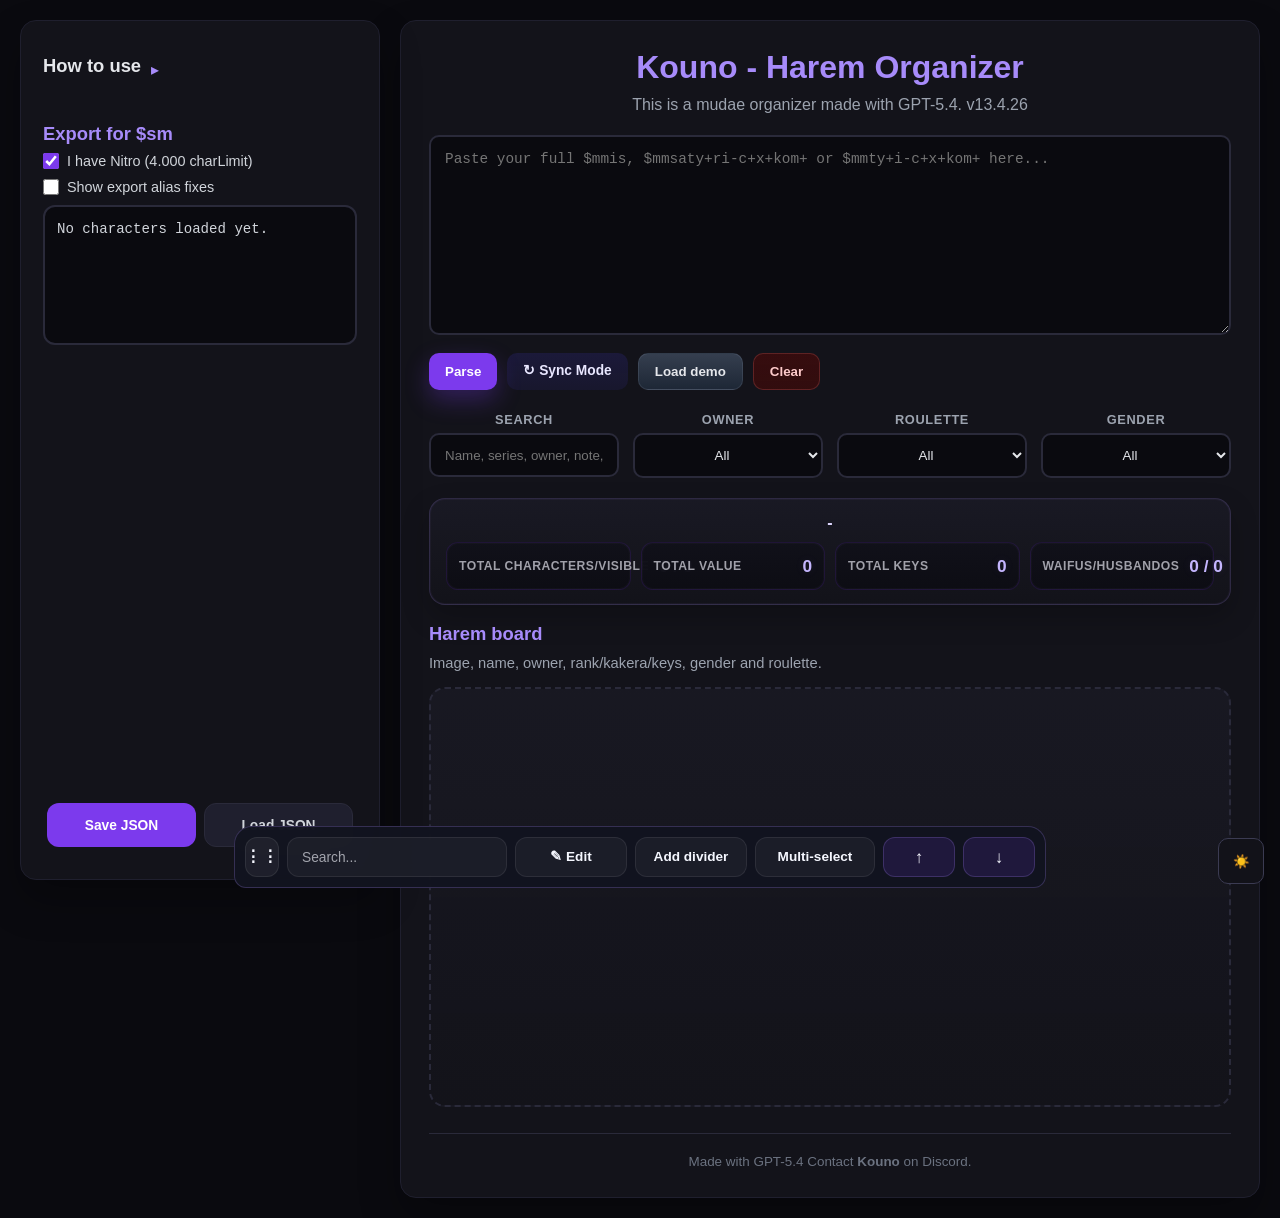
==== index.html @ d6b47663 "Add files via upload" ====
<!DOCTYPE html><html lang=en><head><meta charset=UTF-8><meta name=viewport content="width=device-width, initial-scale=1.0"><meta name=referrer content=no-referrer><meta name=description content="This is a mudae organizer made with GPT-5.4"><title>Kouno - Harem Organizer</title><link rel=icon type=image/png href=https://cdn.imgchest.com/files/a85edf0cdc88.png><link rel="stylesheet" href="style.css">
</head><body class="series-panel-removed tools-panel-fixed"><div class=layout><aside class="panel left-panel"><div id=leftToolsSection class=left-tools-section><div id=helpSection class="section collapsible-section is-collapsed"><button id=helpToggleBtn class="section-head help-header-btn" type=button aria-controls=helpContent aria-expanded=false><span class=help-toggle-label>How to use</span><span id=helpToggleIndicator class=help-toggle-indicator>▸</span></button><div id=helpContent class="help-collapsible is-hidden"><ul class=help-list><li><strong>1.</strong> Paste your:<br>• <code>$mmis</code><br>• <code>$mmsaty+ri-c+x+kom+</code><br>• <code>$mmty+i-c+x+kom+</code><br>Or <strong>Load</strong> a Saved JSON</li><li><strong>2.</strong> Press <strong>Parse</strong>.</li><li><strong>3.</strong> Drag the cards to reorder your harem.</li><li><strong>4.</strong> Filter by name, owner, or roulette.</li><li><strong>5.</strong> Save your list with <strong>Save JSON.</strong></li></ul></div></div><div class=section><h2>Export for $sm</h2><label class=toggle-row><input type=checkbox id=nitroMode checked> I have Nitro (4.000 charLimit)</label><label class=toggle-row style=margin-top:10px><input type=checkbox id=exportAliasToggle> Show export alias fixes</label><div id=exportAliasPanel class="alias-panel hidden"><label for=exportAliasInput class=small-note style=display:block>Manual fix for wrong exported names, one per line: original=exported.</label><textarea id=exportAliasInput placeholder="tundra3=tundra_3" style=min-height:88px;margin-top:8px></textarea></div><div id=orderOutput class=order-output>Nothing loaded yet.</div></div></div><div class="secondary-toolbar sticky-save-load"><button class="btn btn-primary" id=saveBtn>Save JSON</button><button class="btn btn-ghost" id=loadBtn>Load JSON</button><input id=loadJsonInput type=file accept=application/json,.json style=display:none></div></aside><main class="panel main-panel"><div class=section><h1>Kouno - Harem Organizer</h1><p class=subtitle>This is a mudae organizer made with GPT-5.4. v13.4.26</p><textarea id=input placeholder="Paste your full $mmis, $mmsaty+ri-c+x+kom+ or $mmty+i-c+x+kom+ here..."></textarea><div class=toolbar><button class="btn btn-primary" id=parseBtn>Parse</button><label class="btn btn-secondary sync-mode-btn" id=syncModeLabel for=syncModeCheckbox tabindex=0><input type=checkbox id=syncModeCheckbox><span class=sync-label>↻ Sync Mode</span><span class=sync-desc role=tooltip>Synchronize characters with other harems you have.</span></label><button class="btn btn-secondary" id=demoBtn>Load demo</button><button class="btn btn-danger" id=clearBtn>Clear</button></div><div id=message class=message></div></div><div class=filters-grid><div class=control><label for=searchInput>Search</label><input id=searchInput type=text placeholder="Name, series, owner, or note..."></div><div class=control><label for=ownerFilter>Owner</label><select id=ownerFilter><option value>All</option></select></div><div class=control><label for=rouletteFilter>Roulette</label><select id=rouletteFilter><option value>All</option><option value=$wa>$wa</option><option value=$ha>$ha</option><option value=$wg>$wg</option><option value=$hg>$hg</option></select></div></div><div class="compact-summary-panel"><div class="compact-summary-title"><span id=haremName class="stat-value harem-name-fit compact-harem-name">-</span></div><div class="compact-summary-line"><div class="compact-stat"><span class="compact-label">Total Characters/Visible</span><span class="compact-value"><span id=totalCount>0</span> / <span id=visibleCount>0</span></span></div><div class="compact-stat"><span class="compact-label">Total Value</span><span class="compact-value" id=haremValue>0</span></div><div class="compact-stat"><span class="compact-label">Total Keys</span><span class="compact-value" id=totalKeys>0</span></div><div class="compact-stat"><span class="compact-label">Waifus/Husbandos</span><span class="compact-value" id=wahaCount>0 / 0</span></div></div><div style="display:none!important" aria-hidden=true><span id=totalKakera>0</span><span id=wghgCount>0 / 0</span></div></div><section><div class=board-header><div><h2>Harem board</h2><p class=board-subtitle>Image, name, owner, rank/kakera/keys, gender and roulette.</p></div></div><div id=board class=board></div></section><div class=footer>Made with GPT-5.4 Contact <strong>Kouno</strong> on Discord.</div></main></div><div id=multiSelectBar class=floating-corner-btn-group><div id=multiSelectDragHandle class=drag-handle title="Move toolbar" aria-label="Move toolbar" role=button tabindex=0>⋮⋮</div><div class=multi-toolbar-search-wrap><input id=floatingSearchInput class=multi-toolbar-search-input type=text placeholder=Search...></div><button id=editCharBtn class="btn btn-ghost multi-select-btn" title="Edit character">✎ Edit</button><button id=addDividerBtn class="btn btn-ghost multi-select-btn" title="Add divider">Add divider</button><button id=multiSelectToggleBtn class="btn btn-ghost multi-select-btn" title=Multi-select>Multi-select</button><button id=moveSelectedBtn class="btn btn-ghost multi-select-btn" disabled hidden title="Move selected">Move (0)</button><button id=lockGroupSelectedBtn class="btn btn-ghost multi-select-btn" disabled hidden title="Lock selected as group">🔓 Group (0)</button><button id=jumpPageTopBtn class="btn btn-ghost multi-select-btn jump-inline-btn" title="Go up" aria-label="Go up">↑</button><button id=jumpPageBottomBtn class="btn btn-ghost multi-select-btn jump-inline-btn" title="Go down" aria-label="Go down">↓</button><button id=clearSelectedBtn class="btn btn-danger multi-select-btn" disabled hidden aria-hidden=true tabindex=-1 style="display:none!important" title="Delete selected">Delete (0)</button></div><div id=moveModalOverlay class=move-modal-overlay aria-hidden=true><div class=move-modal role=dialog aria-modal=true aria-labelledby=moveModalTitle><div class=move-modal-head><div id=moveModalTitle class=move-modal-title>Move character</div><div id=moveModalSubtitle class=move-modal-subtitle>Select the new position.</div></div><div class=move-modal-body><label class=move-modal-label for=moveRankInput>New position</label><input id=moveRankInput class=move-modal-input type=number min=1 step=1><div id=moveModalHelp class=move-modal-help>Enter the target position.</div><div class=move-modal-actions><button id=moveCancelBtn class="btn btn-ghost" type=button>Cancel</button><button id=moveConfirmBtn class="btn btn-primary" type=button>Move</button></div></div></div></div><div id=deleteModalOverlay class=move-modal-overlay aria-hidden=true><div class="move-modal delete-modal" role=dialog aria-modal=true aria-labelledby=deleteModalTitle><div class=move-modal-head><div id=deleteModalTitle class=move-modal-title>Delete selected characters</div><div id=deleteModalSubtitle class=move-modal-subtitle>This action cannot be undone.</div></div><div class=move-modal-body><div class=delete-warning-box><div class=delete-warning-title>Warning</div><div id=deleteModalHelp class="move-modal-help delete-modal-help">You are about to remove 0 characters from the harem.</div></div><div class=move-modal-actions><button id=deleteCancelBtn class="btn btn-ghost" type=button>Cancel</button><button id=deleteConfirmBtn class="btn btn-danger" type=button>Delete</button></div></div></div></div><div id=dividerModalOverlay class=divider-modal-overlay aria-hidden=true><div class=divider-modal role=dialog aria-modal=true aria-labelledby=dividerModalTitle><div class=divider-modal-header><div id=dividerModalTitle class=divider-modal-title>Add divider</div><div id=dividerModalSubtitle class=divider-modal-subtitle>Create a visual separator for your harem.</div></div><div class=control><label for=dividerLevelSelect>Divider type</label><select id=dividerLevelSelect><option value=1>Divider</option><option value=2>Sub-divider</option></select></div><div class=control><label for=dividerNameInput>Divider name</label><input id=dividerNameInput type=text maxlength=120 placeholder="Favorites, Top 100, Trade zone..."></div><div id=dividerPositionControl class=control><label for=dividerInsertAfterInput>Insert after rank</label><input id=dividerInsertAfterInput type=number min=0 step=1 placeholder="0 (before #1)"><div class=small-note>0 = before #1, 170 = between 170 and 171.</div></div><div class=divider-modal-actions><button id=dividerModalCancelBtn class="btn btn-ghost" type=button>Cancel</button><button id=dividerModalConfirmBtn class="btn btn-primary" type=button>Save</button></div></div></div><div id=sortSectionModalOverlay class=divider-modal-overlay aria-hidden=true><div class=divider-modal role=dialog aria-modal=true aria-labelledby=sortSectionModalTitle><div class=divider-modal-header><div id=sortSectionModalTitle class=divider-modal-title>Sort section</div><div id=sortSectionModalSubtitle class=divider-modal-subtitle>Choose how to sort the characters under this divider.</div></div><div class=control><label for=sortSectionFieldSelect>Sort by</label><select id=sortSectionFieldSelect><option value=name>ABC</option><option value=rank>Rank</option><option value=kakera>Kakera</option><option value=keys>Keys</option><option value=series>Series</option><option value=seriesTopRank>Series Top Rank</option></select></div><div class=control><label for=sortSectionDirectionSelect>Direction</label><select id=sortSectionDirectionSelect><option value=asc>Ascending</option><option value=desc>Descending</option></select></div><div class=control><label for=sortSectionFieldSelect2>Then by</label><select id=sortSectionFieldSelect2><option value="">None</option><option value=name>ABC</option><option value=rank>Rank</option><option value=kakera>Kakera</option><option value=keys>Keys</option><option value=series>Series</option></select></div><div class=control><label for=sortSectionDirectionSelect2>Then direction</label><select id=sortSectionDirectionSelect2><option value=asc>Ascending</option><option value=desc>Descending</option></select></div><div class=divider-modal-actions><button id=sortSectionCancelBtn class="btn btn-ghost" type=button>Cancel</button><button id=sortSectionConfirmBtn class="btn btn-primary" type=button>Sort</button></div></div></div><button id=themeToggleBtn class="btn btn-ghost floating-corner-btn theme-toggle" type=button aria-label="Switch theme" title="Light mode">☀️</button><div id=editCharModalOverlay class=divider-modal-overlay aria-hidden=true><div class=edit-char-modal role=dialog aria-modal=true aria-labelledby=editCharModalTitle><div class=divider-modal-header><div id=editCharModalTitle class=divider-modal-title>✎ Edit character</div><div class=divider-modal-subtitle id=editCharModalSubtitle>Click ✎ Edit, then select a character from the board to edit its details.</div></div><div class=edit-char-modal-body><div class=edit-char-form><div class=control><label for=editCharNameInput>Name</label><input id=editCharNameInput type=text maxlength=200 placeholder="Character name"></div><div class=control><label for=editCharSeriesInput>Series</label><input id=editCharSeriesInput type=text maxlength=200 placeholder="Series name"></div><div class=control><label for=editCharImageInput>Image URL</label><input id=editCharImageInput type=text placeholder="https://mudae.net/uploads/..."></div><div class=edit-char-grid2><div class=control><label for=editCharKakeraInput>Kakera</label><input id=editCharKakeraInput type=number min=0 step=1 placeholder=0></div><div class=control><label for=editCharKeysInput>Keys</label><input id=editCharKeysInput type=number min=0 step=1 placeholder=0></div></div><div class=edit-char-grid2><div class=control><label for=editCharOwnerInput>Owner</label><input id=editCharOwnerInput type=text maxlength=100 placeholder=kouno></div><div class=control><label for=editCharRouletteInput>Roulette</label><input id=editCharRouletteInput type=text maxlength=50 placeholder="wa / wg / ha / hg"></div></div><div class=edit-char-grid2><div class=control><label for=editCharGlobalRankInput>Global rank (Mudae)</label><input id=editCharGlobalRankInput type=number min=0 step=1 placeholder=0></div><div class=control><label for=editCharColorInput>Card color</label><input id=editCharColorInput type=color value="#7c3aed"></div></div><div class="control edit-char-note-control"><label for=editCharNoteInput>Note</label><input id=editCharNoteInput type=text maxlength=200 placeholder="Optional note..."></div></div><div class=edit-char-preview><div class=edit-char-preview-label>Image preview</div><img id=editCharImagePreview src=about:blank alt="Character preview" style=display:none><div id=editCharPreviewEmpty class=edit-char-preview-empty>No image</div></div></div><div class="divider-modal-actions sync-replace-actions"><button id=editCharConfirmBtn class="btn btn-primary">Save changes</button><button id=editCharCancelBtn class="btn btn-ghost">Cancel</button><button id=editCharDeleteBtn class="btn btn-danger" type=button>Delete character</button></div></div></div><div id=syncReplaceModalOverlay class=divider-modal-overlay aria-hidden=true><div class="edit-char-modal sync-replace-modal" role=dialog aria-modal=true aria-labelledby=syncReplaceModalTitle><div class=divider-modal-header><div id=syncReplaceModalTitle class=divider-modal-title>⇄ Sync replacement</div><div class=divider-modal-subtitle id=syncReplaceModalSubtitle>Choose whether a character from the new harem should inherit this exact position.</div></div><div class=sync-replace-body><div class=sync-replace-picker><label for=syncReplaceSearchInput>Find replacement in this series</label><input id=syncReplaceSearchInput class=sync-replace-search type=text placeholder="Search by name or alias..."><div id=syncReplaceResults class=sync-replace-results></div><div class=sync-replace-help></div></div><div class=sync-replace-top><div class=sync-replace-card><div class=sync-replace-card-title>Current slot</div><div class=sync-replace-meta><div id=syncReplaceOldName class=sync-replace-line></div><div id=syncReplaceOldSeries class=sync-replace-line></div></div><div class=sync-replace-preview><img id=syncReplaceOldImage src=about:blank alt="Current character image"><div id=syncReplaceOldEmpty class=sync-replace-empty>No image</div></div></div><div class=sync-replace-card><div class=sync-replace-card-title>Replacement candidate</div><div class=sync-replace-meta><div id=syncReplaceNewName class=sync-replace-line></div><div id=syncReplaceNewSeries class=sync-replace-line></div></div><div class=sync-replace-preview><img id=syncReplaceNewImage src=about:blank alt="Replacement character image"><div id=syncReplaceNewEmpty class=sync-replace-empty>No image</div></div></div></div><div class=sync-replace-options><div class=sync-replace-card-title style=margin-bottom:0>Image handling</div><label class=sync-replace-radio><input type=radio name=syncReplaceImageMode id=syncReplaceKeepImage value=keep checked><span class=sync-replace-radio-copy><span class=sync-replace-radio-main>Keep current image</span><span class=sync-replace-radio-sub>Only replace the character data and alias, but keep the old image in this slot.</span></span></label><label class=sync-replace-radio><input type=radio name=syncReplaceImageMode id=syncReplaceUseNewImage value=new><span class=sync-replace-radio-copy><span class=sync-replace-radio-main>Use new image</span><span class=sync-replace-radio-sub>Replace the image with the one from the new harem candidate.</span></span></label></div></div><div class="divider-modal-actions sync-replace-actions"><button id=syncReplaceBackBtn class="btn btn-ghost">Back</button><button id=syncReplaceSkipSeriesBtn class="btn btn-ghost">Skip series</button><button id=syncReplaceCancelBtn class="btn btn-ghost">Skip</button><button id=syncReplaceConfirmBtn class="btn btn-primary">Replace here</button></div></div></div><div id=saveFileModalOverlay class=save-file-modal-overlay aria-hidden=true><div class=save-file-modal role=dialog aria-modal=true aria-labelledby=saveFileModalTitle><div class=save-file-modal-header><div id=saveFileModalTitle class=save-file-modal-title>Save JSON as</div><div class=save-file-modal-subtitle>Choose the file name before saving.</div></div><div class=control><label for=saveFileNameInput>File name</label><input id=saveFileNameInput type=text maxlength=180 placeholder=my-harem.json autocomplete=off></div><div class=small-note>The .json extension will be added automatically if needed.</div><div class=save-file-modal-actions><button id=saveFileCancelBtn class="btn btn-ghost">Cancel</button><button id=saveFileConfirmBtn class="btn btn-primary">Save</button></div></div></div>
<script id="embeddedDemoJson" type="application/json">{"input":"Yuki Shirakaba  💞 => kouno\nCatulus Syndrome :female:\nAnimanga roulette · 4,842:kakera: · :chaoskey:  (250)\nClaim Rank: #14,771\nLike Rank: #7,838\nYK-san (+6)\nhttps://mudae.net/uploads/2535151/IDPk2ne~Y027xSnTN.png\n\nRiko Ayano  💞 => kouno\nCatulus Syndrome :female:\nAnimanga roulette · 718:kakera: · :chaoskey:  (60)\nClaim Rank: #34,471\nLike Rank: #21,221\nAya (CS) (+1)\nhttps://mudae.net/uploads/6180384/Z741Th4~JaDhyh1Aw.png\n\nYuna (KB)  💞 => kouno\nKuma Kuma Kuma Bear :female:\nAnimanga roulette · 6,994:kakera: · :chaoskey:  (220)\nClaim Rank: #3,910\nLike Rank: #3,398\nBear-san (+8)\nhttps://mudae.net/uploads/6375477/IbSx-RM~JK1zcoY.png\n\nFina  💞 => kouno\nKuma Kuma Kuma Bear :female:\nAnimanga roulette · 757:kakera: · :chaoskey:  (64)\nClaim Rank: #26,878\nLike Rank: #21,641\nhttps://mudae.net/uploads/3597259/u8Y4ncq~yND28Qr.png\n\nUrushi Yaotome  💞 => kouno\nSoredemo Ayumu wa Yosetekuru :female:\nAnimanga roulette · 2,249:kakera: · :chaoskey:  (149)\nClaim Rank: #7,943\nLike Rank: #5,509\nShogi Queen (+5)\nArt: 山本崇一朗 (Sōichirō Yamamoto)\nhttps://mudae.net/uploads/4431815/royzCMD~JaPZbpqSS.png\n\nTsumiki Ogami  💞 => kouno\nOgami Tsumiki to Ki Nichijou. :female:\nAnimanga roulette · 445:kakera: · :chaoskey:  (37)\nClaim Rank: #13,552\nLike Rank: #13,102\nOgami Tsumiki\nArt: 森下みゆ (Miyu Morishita)\nhttps://mudae.net/uploads/1169458/HZZWJ-H~w7pjcow9pn7.png","state":{"haremName":"Manual entries","totalValue":16005,"counts":{"wa":6,"ha":0,"wg":0,"hg":0},"characters":[{"type":"divider","id":"id-1775409896600-1zj7sx6f","title":"Catulus Syndrome","level":1,"collapsed":false,"color":"#8b5cf6","note":""},{"id":"id-1775409849345-hr5vbu44","currentRank":2,"name":"Yuki Shirakaba","series":"Catulus Syndrome","image":"https://mudae.net/uploads/2535151/IDPk2ne~Y027xSnTN.png","globalRank":14771,"owner":"kouno","roulette":"$wa","kakera":4842},{"id":"id-1775409849345-vh0vkkwq","currentRank":3,"name":"Riko Ayano","series":"Catulus Syndrome","image":"https://mudae.net/uploads/6180384/Z741Th4~JaDhyh1Aw.png","globalRank":34471,"owner":"kouno","roulette":"$wa","kakera":718},{"type":"divider","id":"id-1775409906959-zran414n","title":"Kuma Bear","level":1,"collapsed":false,"color":"#8b5cf6","note":""},{"id":"id-1775409849345-e3dpts1s","currentRank":5,"name":"Yuna (KB)","series":"Kuma Kuma Kuma Bear","image":"https://mudae.net/uploads/6375477/IbSx-RM~JK1zcoY.png","globalRank":3910,"owner":"kouno","roulette":"$wa","kakera":6994},{"id":"id-1775409849345-qsumobb2","currentRank":6,"name":"Fina","series":"Kuma Kuma Kuma Bear","image":"https://mudae.net/uploads/3597259/u8Y4ncq~yND28Qr.png","globalRank":26878,"owner":"kouno","roulette":"$wa","kakera":757},{"type":"divider","id":"id-1775409923967-qdagbj76","title":"Favs","level":1,"collapsed":false,"color":"#8b5cf6","note":""},{"id":"id-1775409849345-h5xqo6fj","currentRank":8,"name":"Urushi Yaotome","series":"Soredemo Ayumu wa Yosetekuru","image":"https://mudae.net/uploads/4431815/royzCMD~JaPZbpqSS.png","globalRank":7943,"owner":"kouno","roulette":"$wa","kakera":2249},{"id":"id-1775409849345-d2qrnuil","currentRank":9,"name":"Tsumiki Ogami","series":"Ogami Tsumiki to Ki Nichijou.","image":"https://mudae.net/uploads/1169458/TtKDbhV~T3tKMwn.png","globalRank":13552,"owner":"kouno","roulette":"$wa","kakera":445,"color":"000000"}],"selectedSeries":[],"seriesPanelHidden":true,"helpHidden":true,"multiSelectMode":false,"selectedMoveIds":[],"syncMode":false,"exportAliasesText":"tundra3=tundra_3","persistentOrderMap":{"exact":{"catulus syndrome||yuki shirakaba@idpk2ne~y027xsntn.png":1,"catulus syndrome||riko ayano@z741th4~jadhyh1aw.png":2,"kuma kuma kuma bear||yuna (kb)@ibsx-rm~jk1zcoy.png":4,"kuma kuma kuma bear||fina@u8y4ncq~ynd28qr.png":5,"soredemo ayumu wa yosetekuru||urushi yaotome@royzcmd~japzbpqss.png":7,"ogami tsumiki to ki nichijou.||tsumiki ogami@ttkdbhv~t3tkmwn.png":8},"byName":{"yuki shirakaba":1,"riko ayano":2,"yuna (kb)":4,"fina":5,"urushi yaotome":7,"tsumiki ogami":8}},"orderBaselineIds":["id-1775409849345-hr5vbu44","id-1775409849345-vh0vkkwq","id-1775409849345-e3dpts1s","id-1775409849345-qsumobb2","id-1775409849345-h5xqo6fj","id-1775409849345-d2qrnuil"]},"meta":{"format":"mhp-save","version":2,"minified":true}}</script>
<div id="jsonDropOverlay" class="json-drop-overlay" aria-hidden="true"><div class="json-drop-box"><div class="json-drop-title">Drop JSON to load</div><div class="json-drop-subtitle">Release your saved harem JSON anywhere on the page.</div></div></div>
</body></html>
<script src="app.js"></script>
---- style.css ----
/* inline-style-1 */
*{box-sizing:border-box;margin:0;padding:0}body{font-family:Segoe UI,Tahoma,Geneva,Verdana,sans-serif;background:#0a0a0f;color:#e5e7eb;min-height:100vh;padding:20px}.layout{max-width:1860px;margin:0 auto;display:grid;grid-template-columns:minmax(290px,360px) 1fr;gap:20px;align-items:start}.layout.left-panel-collapsed,.layout.series-panel-hidden,.layout.left-panel-collapsed.series-panel-hidden{grid-template-columns:minmax(290px,360px) 1fr}.panel{background:#13131a;border:1px solid #1f1f2e;border-radius:16px;box-shadow:0 20px 40px rgba(0,0,0,.28)}.left-panel{padding:22px;position:sticky;top:20px;height:calc(100vh - 40px);max-height:calc(100vh - 40px);overflow:hidden;min-width:0;display:flex;flex-direction:column;transition:width .2s ease,padding .2s ease,min-width .2s ease,opacity .2s ease}.left-tools-section{flex:1 1 auto;min-height:0;overflow:auto;padding-right:4px}.main-panel{padding:28px}.series-list{min-height:140px;background:#0a0a0f;border:2px solid #2a2a3a;border-radius:12px;padding:12px;color:#d1d5db;font-family:Consolas,Monaco,monospace;line-height:1.45;font-size:.88rem;display:grid;gap:8px;align-content:start}.series-panel-head{display:flex;align-items:center;justify-content:space-between;gap:10px}.series-panel-toolbar{display:flex;justify-content:flex-end;margin:-4px 0 16px}.btn-small{padding:8px 12px;font-size:.82rem}.series-toggle-btn{width:34px;min-width:34px;height:34px;min-height:34px;display:inline-flex;align-items:center;justify-content:center;padding:0;font-size:1rem;font-weight:900;line-height:1}.series-toggle-btn.is-hidden{transform:rotate(180deg)}.floating-corner-btn{position:fixed;z-index:1300;width:46px;min-width:46px;height:46px;min-height:46px;border-radius:999px;display:inline-flex;align-items:center;justify-content:center;padding:0;box-shadow:0 10px 24px rgba(0,0,0,.32);backdrop-filter:blur(6px);border:1px solid #3b3b52;background:rgba(19,19,26,.96);color:#f3f4f6}.jump-page-top-btn{right:16px;bottom:16px;opacity:1;pointer-events:auto;transform:none;background:rgba(124,58,237,.96);border-color:rgba(167,139,250,.55);color:#fff}.jump-page-top-btn:hover{background:rgba(109,40,217,.98)}.series-line{display:grid;grid-template-columns:minmax(0,1fr) auto;gap:8px;align-items:center;min-width:0;padding:6px 8px;border-radius:10px;background:rgba(255,255,255,.02);border:1px solid rgba(255,255,255,.04);cursor:pointer;transition:background .15s ease,border-color .15s ease,transform .15s ease}.series-line:hover{background:rgba(167,139,250,.08);border-color:rgba(167,139,250,.28);transform:translateY(-1px)}.series-line.active{background:rgba(167,139,250,.14);border-color:rgba(167,139,250,.45);box-shadow:0 0 0 1px rgba(167,139,250,.18) inset}.series-line-name{min-width:0;overflow:hidden;text-overflow:ellipsis;white-space:nowrap;color:#f3f4f6;font-weight:700}.series-line-count{display:inline-flex;align-items:center;justify-content:center;min-width:34px;padding:4px 5px;background:rgba(255,122,168,.14);color:#ffc1d7;border:1px solid rgba(255,122,168,.35);border-radius:10px;font-size:.54rem;font-weight:900;line-height:1;white-space:nowrap}h1,h2{color:#a78bfa}h1{font-size:2rem;margin-bottom:7px;text-align:center}h2{font-size:1.15rem;margin-bottom:10px}.subtitle{text-align:center}.subtitle,.muted{color:#9ca3af;line-height:1.5}.subtitle{margin-bottom:18px}.section{margin-bottom:22px}.help-list{list-style:none;display:grid;gap:10px;color:#d1d5db;font-size:.92rem;line-height:1.45}.help-list strong{color:#a78bfa}textarea,input,select{width:100%;background:#0a0a0f;color:#e5e7eb;border:2px solid #2a2a3a;border-radius:10px;padding:12px 14px;outline:0;transition:border-color .2s,box-shadow .2s;min-height:44px}textarea:focus,input:focus,select:focus{border-color:#7c3aed;box-shadow:0 0 0 3px rgba(124,58,237,.14)}textarea{min-height:200px;resize:vertical;font-family:Consolas,Monaco,monospace;font-size:.9rem;line-height:1.45}.toolbar,.secondary-toolbar{display:flex;gap:10px;flex-wrap:wrap;margin-top:14px}.secondary-toolbar.sticky-save-load{position:relative;flex:0 0 auto;display:flex;gap:10px;flex-wrap:wrap;margin-top:14px;padding-top:14px;background:linear-gradient(180deg,rgba(19,19,26,.92) 0,rgba(19,19,26,.98) 100%);backdrop-filter:blur(8px);border-top:1px solid rgba(124,58,237,.16)}.secondary-toolbar.sticky-save-load .btn{flex:1 1 120px;padding:8px 12px;font-size:.86rem;min-height:38px}.help-collapsible.is-hidden{display:none!important}.collapsible-section.is-collapsed{margin-bottom:14px}.collapsible-section.is-collapsed #helpContent{display:none!important}.collapsible-section:not(.is-collapsed) #helpContent{display:block}.help-header-btn{width:100%;padding:0;background:transparent;border:0;color:inherit;cursor:pointer;text-align:left;display:flex;align-items:center;justify-content:space-between;gap:10px}.help-toggle-label{font-size:1.15rem;font-weight:800}.help-toggle-indicator{color:#a78bfa;font-size:1rem;line-height:1;transition:transform .2s ease}body[data-theme="light"] .secondary-toolbar.sticky-save-load{position:relative;flex:0 0 auto;display:flex;gap:10px;flex-wrap:wrap;margin-top:14px;padding-top:14px;background:linear-gradient(180deg,rgba(255,255,255,.92) 0,rgba(255,255,255,.98) 100%)!important;border-top:1px solid rgba(148,163,184,.35)!important}.filters-grid{display:grid;grid-template-columns:repeat(auto-fit,minmax(180px,1fr));gap:14px;margin:20px 0}.control label{display:block;color:#9ca3af;font-size:.8rem;margin-bottom:6px;font-weight:700;text-transform:uppercase;letter-spacing:.05em;text-align:center}.control input,.control select{text-align:center;text-align-last:center}.btn{border:0;border-radius:10px;padding:10px 16px;cursor:pointer;font-weight:700;transition:transform .15s ease,background .2s ease,box-shadow .2s ease}.btn:hover{transform:translateY(-1px)}.btn-primary{background:#7c3aed;color:white;box-shadow:0 8px 18px rgba(124,58,237,.25)}.btn-primary:hover{background:#6d28d9}.btn-secondary{background:#374151;color:white}.btn-secondary:hover{background:#4b5563}.btn-danger{background:#b91c1c;color:white}.btn-danger:hover{background:#991b1b}.btn-ghost{background:#1f1f2e;color:#d1d5db;border:1px solid #2a2a3a}.btn-ghost:hover{background:#2a2a3a}.harem-name-fit{white-space:nowrap!important;overflow:hidden;text-overflow:clip;display:block;width:100%;max-width:100%;margin:0 auto;font-size:1rem;line-height:1;word-break:keep-all;overflow-wrap:normal;flex-wrap:nowrap}.stat-value{color:#a78bfa;font-size:1.45rem;font-weight:800;line-height:1.2}.board-header{display:flex;justify-content:space-between;gap:12px;align-items:center;margin-bottom:16px;flex-wrap:wrap}.board-subtitle{color:#9ca3af;font-size:.92rem}.board{min-height:420px;border:2px dashed #2a2a3a;border-radius:16px;padding:18px;background:linear-gradient(180deg,rgba(26,26,36,.85),rgba(19,19,26,.95));display:grid;grid-template-columns:repeat(auto-fill,minmax(185px,185px));gap:18px;justify-content:center;align-content:start}.empty-board{display:grid;place-items:center;min-height:300px;text-align:center;color:#6b7280;border-radius:12px;background:rgba(10,10,15,.55);grid-column:1 / -1;padding:24px;line-height:1.5}.character-card{background:linear-gradient(180deg,#141420 0,#101019 100%);border:4px solid #ff7aa8;border-radius:16px;overflow:hidden;width:185px;box-shadow:0 16px 30px rgba(0,0,0,.35),0 0 0 2px rgba(255,122,168,.12) inset;cursor:grab;position:relative;user-select:none;transition:transform .18s ease,box-shadow .18s ease,opacity .18s ease}.character-card:hover{transform:translateY(-4px) scale(1.015);box-shadow:0 20px 34px rgba(0,0,0,.45),0 0 0 2px rgba(255,122,168,.18) inset}.character-card.dragging{opacity:.45;transform:scale(.98);cursor:grabbing}.character-card img{width:100%;aspect-ratio:9 / 14;object-fit:contain;display:block;background:#0f0f17}.top-series{background:#11111a;padding:8px 10px;border-bottom:1px solid #2a2230;min-height:44px;display:flex;align-items:center;justify-content:flex-start}.series-wrap{width:100%;display:flex;align-items:center;gap:2px;min-height:30px;min-width:0}.top-order-pill{flex:0 0 auto;color:#ff8fb7;font-size:.72rem;font-weight:900;white-space:nowrap;line-height:1.1;cursor:pointer;user-select:none}.series-pill{display:block;flex:1 1 auto;min-width:0;background:transparent;color:#f5f5f7;border-radius:0;border:0;padding:2px 0;font-size:.86rem;font-weight:800;line-height:1.1;text-align:center;overflow:hidden;white-space:nowrap;text-overflow:ellipsis;min-height:1.2em}.series-pill.is-long{padding-left:2px}.character-info{background:#0c0c12;padding:10px 10px 12px}.character-name{display:block;color:#f5f5f7;font-size:.76rem;font-weight:800;line-height:1.1;text-align:center;overflow:hidden;white-space:nowrap;text-overflow:ellipsis;min-height:1.2em;margin-bottom:8px}.owner-line{display:flex;justify-content:center;margin-bottom:6px}.owner-note{margin:0 0 8px;padding:4px 8px;background:#161923;border:1px solid #2d3344;border-radius:8px;color:#cbd5e1;font-size:.68rem;font-weight:800;line-height:1.2;text-align:center;white-space:nowrap;overflow:hidden;text-overflow:ellipsis;opacity:.98}.owner-note.empty{background:#241217;border-color:#4a1f2a;color:#ff5f8f}.bottom-stacks{margin:10px -10px -12px}.bottom-band{color:#11111a;font-weight:900;text-align:center;font-size:clamp(.72rem,1.8vw,.8rem);padding:6px 8px;border-top:1px solid rgba(255,255,255,.16);line-height:1.1}.bottom-band.gender-waifu{background:linear-gradient(180deg,#cda3ff 0,#b986ff 100%)}.bottom-band.gender-husbando{background:linear-gradient(180deg,#99c7ff 0,#6ba9ff 100%)}.bottom-band.gender-other{background:linear-gradient(180deg,#b9bfd1 0,#939bb2 100%)}.bottom-band.roulette-animanga{background:linear-gradient(180deg,#ff9cc0 0,#ff78a8 100%)}.bottom-band.roulette-game{background:linear-gradient(180deg,#ffd36f 0,#ffbf3f 100%)}.bottom-band.roulette-other{background:linear-gradient(180deg,#9ad4ff 0,#76b5ff 100%)}.bottom-band.gender-mixed{background:linear-gradient(180deg,#dcb8ff 0,#8fd0ff 100%)}.bottom-band.roulette-mixed{background:linear-gradient(180deg,#ffb7cf 0,#ffd36f 100%)}.pill-row{display:flex;gap:6px;flex-wrap:wrap;justify-content:center;margin-bottom:6px}.pill{background:transparent;border:0;color:#d1d5db;border-radius:0;padding:2px 4px;font-size:clamp(.62rem,1.6vw,.68rem);font-weight:700;line-height:1.15;min-width:0;text-align:center;flex:1 1 0}.pill.owner{background:#101814;color:#9bf7a4;border-color:#78e08f;width:100%;font-size:.82rem}.pill.kakera{background:transparent;color:#ffd06b;border:0}.pill.rank{background:transparent;color:#b899ff;border:0}.rank-badge,.drag-badge{position:absolute;z-index:3;background:rgba(10,10,15,.92);border-radius:8px;padding:4px 7px;font-size:.78rem;font-weight:800;border:1px solid #7c3aed;backdrop-filter:blur(5px)}.rank-badge{display:none}.message{position:fixed;top:50%;left:50%;transform:translate(-50%,-50%) scale(.96);z-index:1200;display:none;min-width:260px;max-width:min(92vw,460px);padding:14px 18px;border-radius:14px;border:1px solid transparent;box-shadow:0 24px 48px rgba(0,0,0,.45);text-align:center;font-weight:700;opacity:0;transition:opacity .18s ease,transform .18s ease;pointer-events:none}.message.show{display:block;opacity:1;transform:translate(-50%,-50%) scale(1)}.message.error{background:rgba(127,29,29,.96);color:#fecaca;border-color:#ef4444}.message.success{background:rgba(6,78,59,.96);color:#a7f3d0;border-color:#10b981}.order-output{min-height:140px;background:#0a0a0f;border:2px solid #2a2a3a;border-radius:12px;padding:12px;white-space:pre-wrap;color:#d1d5db;font-family:Consolas,Monaco,monospace;line-height:1.45;font-size:.88rem}.toggle-row{display:flex;align-items:center;gap:8px;color:#d1d5db;font-size:.9rem;margin-bottom:10px;user-select:none}.toggle-row input{width:16px;height:16px;min-height:16px;accent-color:#7c3aed}.small-note{color:#9ca3af;font-size:.8rem;line-height:1.4;margin-bottom:10px}.chunk-card{background:#11111a;border:1px solid #2a2a3a;border-radius:10px;padding:8px 10px;margin-bottom:8px}.chunk-header{display:flex;align-items:center;justify-content:space-between;gap:8px;margin-bottom:6px;color:#c4b5fd;font-size:.76rem;font-weight:700}.chunk-copy-btn{background:#1f1f2e;color:#e5e7eb;border:1px solid #343447;border-radius:8px;padding:4px 8px;cursor:pointer;font-size:.72rem;font-weight:700;flex:0 0 auto}.chunk-text{white-space:nowrap;overflow-x:auto;overflow-y:hidden;color:#d1d5db;font-family:Consolas,Monaco,monospace;font-size:.78rem;line-height:1.3;scrollbar-width:thin;padding-bottom:2px}.move-modal-overlay{position:fixed;inset:0;background:rgba(5,5,10,.72);backdrop-filter:blur(6px);display:none;align-items:center;justify-content:center;padding:20px;z-index:999}.move-modal-overlay.show{display:flex}.move-modal{width:min(92vw,360px);background:linear-gradient(180deg,#171723 0,#101019 100%);border:1px solid #31284a;border-radius:18px;box-shadow:0 24px 48px rgba(0,0,0,.42);overflow:hidden}.move-modal-head{padding:14px 16px 10px;background:linear-gradient(180deg,rgba(167,139,250,.14),rgba(255,122,168,.08));border-bottom:1px solid #2a223a}.move-modal-title{color:#f5f3ff;font-size:1rem;font-weight:800;margin-bottom:4px}.move-modal-subtitle{color:#c4b5fd;font-size:.82rem;line-height:1.35;white-space:nowrap;overflow:hidden;text-overflow:ellipsis}.move-modal-body{padding:16px}.move-modal-label{display:block;color:#9ca3af;font-size:.78rem;font-weight:700;letter-spacing:.04em;text-transform:uppercase;margin-bottom:8px}.move-modal-input{width:100%;min-height:48px;background:#0a0a0f;color:#f5f5f7;border:2px solid #3a2f58;border-radius:12px;padding:12px 14px;font-size:1rem;font-weight:700;outline:0}.move-modal-input:focus{border-color:#a78bfa;box-shadow:0 0 0 3px rgba(167,139,250,.14)}.move-modal-help{color:#8b90a7;font-size:.8rem;margin-top:8px;line-height:1.4}.move-modal-actions{display:flex;gap:10px;margin-top:16px}.move-modal-actions .btn{flex:1 1 0}.footer{margin-top:26px;padding-top:20px;border-top:1px solid #2a2a3a;color:#6b7280;font-size:.84rem;text-align:center}code{color:#4ade80}@media(max-width:1400px){.layout,.layout.series-panel-hidden,.layout.left-panel-collapsed,.layout.left-panel-collapsed.series-panel-hidden{grid-template-columns:minmax(290px,360px) 1fr}}@media(max-width:1020px){.layout,.layout.series-panel-hidden,.layout.left-panel-collapsed,.layout.left-panel-collapsed.series-panel-hidden{grid-template-columns:1fr}.left-panel{position:static;max-height:none}}@media(max-width:640px){body{padding:12px}.left-panel,.main-panel{padding:18px}.board{grid-template-columns:repeat(auto-fill,minmax(145px,1fr));gap:12px;padding:12px}}.left-tools-section.is-collapsed .section+.section{display:none!important}.left-tools-section.is-collapsed #helpContent{display:none!important}.character-card.is-selected{box-shadow:0 0 0 3px rgba(34,197,94,.95),0 18px 40px rgba(34,197,94,.25);transform:translateY(-2px);cursor:grab}.character-card.is-selected.dragging{cursor:grabbing}.character-card.multi-select-on{cursor:pointer}.multi-select-badge{position:absolute;top:10px;right:10px;min-width:28px;height:28px;padding:0 8px;border-radius:999px;display:inline-flex;align-items:center;justify-content:center;font-size:.78rem;font-weight:800;color:#04130a;background:rgba(255,255,255,.9);border:2px solid rgba(255,255,255,.9);z-index:4}.character-card.is-selected .multi-select-badge{background:#22c55e;border-color:#86efac;color:#04130a}.board.is-multi-select{position:relative;cursor:crosshair}.board.is-multi-select .character-card{cursor:pointer}.board-selection-box{position:fixed;left:0;top:0;width:0;height:0;border:1px solid #86efac;background:rgba(34,197,94,.18);box-shadow:0 0 0 1px rgba(187,247,208,.35) inset;border-radius:6px;pointer-events:none;z-index:9999;display:none}.top-order-pill{pointer-events:auto!important}.board.is-multi-select .top-order-pill{cursor:pointer!important}.floating-corner-btn-group{position:fixed;right:16px;bottom:72px;z-index:1300;display:flex;flex-direction:column;gap:8px;backdrop-filter:blur(12px);background:rgba(19,19,26,.95);border:1px solid rgba(59,59,82,.5);border-radius:16px;padding:12px;box-shadow:0 16px 40px rgba(0,0,0,.4)}.multi-select-btn{min-width:120px!important;font-size:.85rem!important;padding:8px 12px!important;white-space:nowrap}.multi-select-btn:disabled{opacity:.6}body.modal-open{overflow:hidden}.delete-modal{border-color:#4a2028;box-shadow:0 24px 48px rgba(0,0,0,.45),0 0 0 1px rgba(239,68,68,.12) inset}.delete-modal .move-modal-head{background:linear-gradient(180deg,rgba(185,28,28,.20),rgba(255,122,168,.10));border-bottom:1px solid #4a2028}.delete-warning-box{background:linear-gradient(180deg,rgba(38,18,24,.92),rgba(24,12,16,.96));border:1px solid #5b2430;border-radius:14px;padding:14px;margin-bottom:16px}.delete-warning-title{color:#fca5a5;font-size:.82rem;font-weight:900;letter-spacing:.04em;text-transform:uppercase;margin-bottom:8px}.delete-modal-help{color:#fecaca;margin-top:0}.alias-panel{margin-top:8px}.alias-panel.hidden{display:none}.divider-card{width:auto;min-height:54px;grid-column:1 / -1;border:1px solid rgba(167,139,250,.28);background:linear-gradient(180deg,rgba(30,22,48,.96),rgba(17,14,29,.98));box-shadow:0 10px 22px rgba(0,0,0,.22),0 0 0 1px rgba(167,139,250,.08) inset;cursor:grab;padding:10px 14px}.divider-card:hover{transform:translateY(-1px);box-shadow:0 14px 26px rgba(0,0,0,.28),0 0 0 1px rgba(167,139,250,.14) inset}.divider-level-badge{display:inline-flex;align-items:center;justify-content:center;min-width:78px;padding:4px 8px;border-radius:999px;font-size:.66rem;font-weight:900;letter-spacing:.04em;text-transform:uppercase;background:rgba(167,139,250,.16);color:#ddd6fe;border:1px solid rgba(167,139,250,.32)}.divider-level-2{margin-left:28px;min-height:48px;border-color:rgba(192,132,252,.24);background:linear-gradient(180deg,rgba(25,20,40,.94),rgba(16,14,27,.98));box-shadow:0 8px 18px rgba(0,0,0,.18),0 0 0 1px rgba(192,132,252,.08) inset}.divider-level-2 .divider-head{gap:8px}.divider-level-2 .divider-title{font-size:.84rem;color:#e9d5ff}.divider-level-2 .divider-line{height:1px;min-width:12px;background:linear-gradient(90deg,rgba(196,181,253,.9),rgba(196,181,253,.04))}.divider-level-2 .divider-level-badge{min-width:92px;background:rgba(192,132,252,.12);color:#f5d0fe;border-color:rgba(192,132,252,.26)}body[data-theme='light'] .divider-level-2{background:linear-gradient(180deg,#faf5ff,#f8f4ff)!important;border-color:rgba(168,85,247,.24)!important}body[data-theme='light'] .divider-level-2 .divider-level-badge{background:rgba(168,85,247,.10)!important;color:#7e22ce!important;border-color:rgba(168,85,247,.22)!important}.divider-head{display:flex;align-items:center;gap:10px;width:100%}.divider-title-wrap{display:flex;align-items:center;gap:10px;flex:1;min-width:0}.divider-title{color:#e9d5ff;font-size:.95rem;font-weight:800;letter-spacing:.05em;text-transform:uppercase;white-space:nowrap}.divider-line{flex:1;height:1px;min-width:18px;background:linear-gradient(90deg,rgba(167,139,250,.9),rgba(167,139,250,.08))}.divider-actions{display:flex;align-items:center;gap:8px;flex-wrap:wrap;justify-content:flex-end}.divider-btn{border:1px solid rgba(167,139,250,.32);background:rgba(20,18,36,.9);color:#ddd6fe;border-radius:999px;padding:5px 10px;font-size:.74rem;font-weight:700;cursor:pointer}.divider-btn:hover{background:rgba(38,27,68,.95)}.divider-toggle-btn{min-width:34px;padding:5px 0;font-size:.9rem;font-weight:900}.divider-card.is-collapsed .divider-title{opacity:.92}.divider-card.is-collapsed .divider-line{opacity:.45}.divider-btn.danger{border-color:rgba(239,68,68,.28);color:#fecaca;background:rgba(44,16,24,.92)}.divider-btn.danger:hover{background:rgba(76,19,31,.95)}.divider-modal-overlay{position:fixed;inset:0;background:rgba(5,6,12,.76);backdrop-filter:blur(8px);display:none;align-items:center;justify-content:center;padding:18px;z-index:1400}.divider-modal-overlay.show{display:flex}.divider-modal{width:min(100%,460px);background:linear-gradient(180deg,rgba(24,24,36,.98),rgba(15,15,24,.99));border:1px solid rgba(167,139,250,.24);border-radius:18px;box-shadow:0 28px 70px rgba(0,0,0,.46),0 0 0 1px rgba(167,139,250,.08) inset;padding:18px}.divider-modal-header{display:flex;flex-direction:column;gap:6px;margin-bottom:14px}.divider-modal-title{color:#f5f3ff;font-size:1.08rem;font-weight:800}.divider-modal-subtitle{color:#9ca3af;font-size:.9rem;line-height:1.45}.divider-modal-actions{display:flex;justify-content:flex-end;gap:10px;margin-top:14px;flex-wrap:wrap}.theme-toggle{left:auto;right:16px;bottom:16px;opacity:1;pointer-events:auto;transform:none;background:rgba(19,19,26,.96);border-color:#3b3b52;color:#f3f4f6}.theme-toggle:hover{background:rgba(31,41,55,.98)}body[data-theme="light"]{background:#eef2f7!important;color:#16202a!important}body[data-theme="light"] .panel,body[data-theme="light"] .left-panel,body[data-theme="light"] .right-panel,body[data-theme="light"] .main-panel,body[data-theme="light"] .section,body[data-theme="light"] .toolbar,body[data-theme="light"] .board,body[data-theme="light"] .series-list,body[data-theme="light"] .character-card,body[data-theme="light"] .divider-card,body[data-theme="light"] .move-modal,body[data-theme="light"] .divider-modal,body[data-theme="light"] .delete-modal,body[data-theme="light"] .delete-warning-box,body[data-theme="light"] .alias-panel,body[data-theme="light"] .floating-corner-btn-group,body[data-theme="light"] .empty-board,body[data-theme="light"] textarea,body[data-theme="light"] input,body[data-theme="light"] select{background:#fff!important;color:#16202a!important;border-color:rgba(15,23,42,.12)!important;box-shadow:0 10px 24px rgba(15,23,42,.08)!important}body[data-theme="light"] .section,body[data-theme="light"] .toolbar{box-shadow:none!important}body[data-theme="light"] .empty-board{background:rgba(248,250,252,.95)!important;color:#64748b!important}body[data-theme="light"] .series-list,body[data-theme="light"] #seriesSummary{background:#f8fafc!important;border-color:rgba(148,163,184,.9)!important;color:#475569!important}body[data-theme="light"] .subtitle,body[data-theme="light"] .small-note,body[data-theme="light"] .board-subtitle{color:#64748b!important}body[data-theme="light"] .stat-value{color:#16202a!important}body[data-theme="light"] .panel,body[data-theme="light"] .section,body[data-theme="light"] .main-panel{background:#fff!important}body[data-theme="light"] .subtitle,body[data-theme="light"] .small-note,body[data-theme="light"] .board-subtitle,body[data-theme="light"] .series-meta,body[data-theme="light"] .meta,body[data-theme="light"] .move-modal-subtitle,body[data-theme="light"] .divider-modal-subtitle,body[data-theme="light"] .help-list,body[data-theme="light"] .footer,body[data-theme="light"] .control label,body[data-theme="light"] .message{color:#5f6b7a!important}body[data-theme="light"] .btn-ghost,body[data-theme="light"] .floating-corner-btn,body[data-theme="light"] .theme-toggle{background:rgba(255,255,255,.96)!important;color:#16202a!important;border-color:rgba(15,23,42,.12)!important;box-shadow:0 10px 24px rgba(15,23,42,.12)!important}body[data-theme="light"] .jump-page-top-btn{background:rgba(124,58,237,.96)!important;color:#fff!important;border-color:rgba(124,58,237,.35)!important}body[data-theme="light"] .btn-primary{color:#fff!important}body[data-theme="light"] .series-chip.active{background:transparent!important}body[data-theme="light"] .empty-board{background:#fff!important;color:#5f6b7a!important;border:1px dashed rgba(148,163,184,.9)!important}body[data-theme="light"] .board{background:#f8fafc!important;border-color:rgba(148,163,184,.9)!important}body[data-theme="light"] .series-list{background:#fff!important;border-color:rgba(148,163,184,.9)!important;color:#16202a!important}body[data-theme="light"] .tag.active,body[data-theme="light"] .character-card.is-selected{border-color:rgba(124,58,237,.45)!important}body[data-theme="light"] .btn-danger{color:#fff!important}body[data-theme="light"] .btn-ghost,body[data-theme="light"] .floating-corner-btn,body[data-theme="light"] .theme-toggle{background:rgba(255,255,255,.96)!important;color:#16202a!important;border-color:rgba(15,23,42,.12)!important}body[data-theme="light"] .board{background:linear-gradient(180deg,#f8fafc,#fff)!important;border-color:rgba(148,163,184,.9)!important}body[data-theme="light"] .empty-board{background:rgba(248,250,252,.9)!important;color:#64748b!important;border:none!important}body[data-theme="light"] .subtitle,body[data-theme="light"] .small-note{color:#64748b!important}body[data-theme="light"] .character-card{background:linear-gradient(180deg,#fff,#f8fafc)!important;border-color:rgba(59,130,246,.3)!important}body[data-theme="light"] .divider-card{background:linear-gradient(180deg,#f3e8ff,#f0e7ff)!important;border-color:rgba(139,92,246,.4)!important}body[data-theme="light"] .panel,body[data-theme="light"] .section{background:#fff!important;box-shadow:0 8px 24px rgba(15,23,42,.08)!important}body[data-theme="light"] textarea,body[data-theme="light"] input,body[data-theme="light"] select{background:#fff!important;color:#16202a!important;border-color:rgba(15,23,42,.16)!important}body[data-theme="light"] .series-list{background:#f8fafc!important;border-color:rgba(148,163,184,.9)!important;color:#475569!important}:root{--lt-text:#16202a;--lt-text-soft:#475569;--lt-text-muted:#64748b;--lt-border:rgba(15,23,42,.12);--lt-border-strong:rgba(148,163,184,.9);--lt-panel:#fff;--lt-panel-alt:#f8fafc;--lt-purple:#7c3aed}html[data-theme="light"],body[data-theme="light"]{color-scheme:light}body[data-theme="light"] .series-line-name,body[data-theme="light"] .character-name,body[data-theme="light"] .series-pill,body[data-theme="light"] .move-modal-title,body[data-theme="light"] .divider-modal-title,body[data-theme="light"] .divider-title,body[data-theme="light"] .chunk-text,body[data-theme="light"] .chunk-copy-btn,body[data-theme="light"] .help-list,body[data-theme="light"] .toggle-row,body[data-theme="light"] .footer,body[data-theme="light"] .move-modal-label,body[data-theme="light"] .divider-level-2 .divider-title,body[data-theme="light"] code{color:var(--lt-text)!important}body[data-theme="light"] .top-series,body[data-theme="light"] .character-info,body[data-theme="light"] .chunk-card,body[data-theme="light"] .move-modal,body[data-theme="light"] .divider-modal,body[data-theme="light"] .delete-modal,body[data-theme="light"] .alias-panel,body[data-theme="light"] .floating-corner-btn-group{background:var(--lt-panel)!important;border-color:var(--lt-border)!important}body[data-theme="light"] .move-modal-head,body[data-theme="light"] .divider-modal-header,body[data-theme="light"] .delete-modal .move-modal-head,body[data-theme="light"] .delete-warning-box{background:linear-gradient(180deg,#faf5ff,#fff7fb)!important;border-color:rgba(168,85,247,.18)!important}body[data-theme="light"] .owner-note{background:#eef2ff!important;border-color:rgba(99,102,241,.18)!important;color:#334155!important}body[data-theme="light"] .owner-note.empty{background:#fff1f2!important;border-color:rgba(244,63,94,.18)!important;color:#be123c!important}body[data-theme="light"] .chunk-header,body[data-theme="light"] .move-modal-subtitle,body[data-theme="light"] .divider-modal-subtitle,body[data-theme="light"] .move-modal-help,body[data-theme="light"] .small-note,body[data-theme="light"] .subtitle,body[data-theme="light"] .board-subtitle,body[data-theme="light"] .control label,body[data-theme="light"] .footer,body[data-theme="light"] .delete-modal-help,body[data-theme="light"] .delete-warning-title,body[data-theme="light"] .series-meta,body[data-theme="light"] .meta{color:var(--lt-text-muted)!important}body[data-theme="light"] .top-order-pill{color:#be185d!important}body[data-theme="light"] .series-line{background:rgba(15,23,42,.03)!important;border-color:rgba(15,23,42,.08)!important}body[data-theme="light"] .series-line:hover{background:rgba(124,58,237,.08)!important;border-color:rgba(124,58,237,.22)!important}body[data-theme="light"] .series-line.active{background:rgba(124,58,237,.12)!important;border-color:rgba(124,58,237,.3)!important;box-shadow:0 0 0 1px rgba(124,58,237,.12) inset!important}body[data-theme="light"] .series-line-count{background:#ffe4ee!important;color:#be185d!important;border-color:rgba(244,114,182,.28)!important}body[data-theme="light"] .pill{color:var(--lt-text-soft)!important}body[data-theme="light"] .pill.owner{background:#ecfdf5!important;color:#166534!important;border:1px solid rgba(34,197,94,.18)!important}body[data-theme="light"] .pill.kakera{color:#b45309!important}body[data-theme="light"] .pill.rank{color:#6d28d9!important}body[data-theme="light"] .rank-badge,body[data-theme="light"] .drag-badge,body[data-theme="light"] .multi-select-badge{color:var(--lt-text)!important}body[data-theme="light"] .divider-level-badge,body[data-theme="light"] .divider-btn,body[data-theme="light"] .chunk-copy-btn{background:#f8fafc!important;color:var(--lt-text)!important;border-color:rgba(15,23,42,.12)!important}body[data-theme="light"] .divider-btn.danger{background:#fff1f2!important;color:#be123c!important;border-color:rgba(244,63,94,.2)!important}body[data-theme="light"] .message{color:#fff!important}body[data-theme="light"] .message.success{background:rgba(5,150,105,.96)!important;border-color:#10b981!important;color:#ecfdf5!important}body[data-theme="light"] .message.error{background:rgba(220,38,38,.96)!important;border-color:#ef4444!important;color:#fef2f2!important}body[data-theme="light"] .bottom-band{color:#0f172a!important}body[data-theme="light"] .left-panel,body[data-theme="light"] .main-panel,body[data-theme="light"] textarea,body[data-theme="light"] input,body[data-theme="light"] select,body[data-theme="light"] .order-output,body[data-theme="light"] .series-list,body[data-theme="light"] .board{box-shadow:0 8px 24px rgba(15,23,42,.08)!important}body[data-theme="light"] .order-output,body[data-theme="light"] .chunk-card,body[data-theme="light"] .chunk-copy-btn,body[data-theme="light"] .alias-panel,body[data-theme="light"] #chunkMeta,body[data-theme="light"] #orderOutput,body[data-theme="light"] #exportAliasPanel{background:#fff!important;color:#16202a!important;border-color:rgba(15,23,42,.12)!important;box-shadow:none!important}body[data-theme="light"] .chunk-header,body[data-theme="light"] .chunk-text,body[data-theme="light"] .order-output,body[data-theme="light"] #chunkMeta,body[data-theme="light"] .small-note,body[data-theme="light"] .toggle-row{color:#475569!important}body[data-theme="light"] .chunk-copy-btn:hover,body[data-theme="light"] .divider-btn:hover,body[data-theme="light"] .btn-ghost:hover{background:#f8fafc!important}body[data-theme="light"] .left-panel,body[data-theme="light"] .main-panel,body[data-theme="light"] textarea,body[data-theme="light"] input,body[data-theme="light"] select,body[data-theme="light"] .order-output,body[data-theme="light"] .series-list,body[data-theme="light"] .board,body[data-theme="light"] .chunk-card,body[data-theme="light"] .alias-panel,body[data-theme="light"] .chunk-copy-btn{box-shadow:none!important}.series-panel-head h2{max-width:calc(100% - 12px)}#seriesSummary,.series-list{max-height:calc(100vh - 190px);overflow:auto;padding-right:8px}.section-head{display:flex;align-items:center;justify-content:space-between;gap:10px}.section-head>h2{margin:0}.section-head>button,.section-head>.btn,.section-head>.btn-small,.section-head>[role="button"],.section-head>:last-child:not(h2){margin-left:auto;order:2}.left-panel{padding-left:22px!important;padding-right:22px!important}.series-panel-head{display:flex!important;flex-direction:column!important;align-items:center!important;justify-content:center!important;gap:8px!important;text-align:center!important}#seriesSummary,.series-list{max-height:calc(100vh - 120px)!important;min-height:140px;height:calc(100vh - 120px)!important;overflow:auto!important;padding-right:4px!important;margin-bottom:0!important;box-sizing:border-box!important}.floating-corner-btn-group{right:16px!important;bottom:72px!important}@media(min-width:1401px){.layout{grid-template-columns:minmax(290px,360px) 1fr minmax(230px,270px)!important}.layout.left-panel-collapsed{grid-template-columns:18px 1fr minmax(230px,270px)!important}.layout.series-panel-hidden{grid-template-columns:minmax(290px,360px) 1fr 18px!important}.layout.left-panel-collapsed.series-panel-hidden{grid-template-columns:18px 1fr 18px!important}}body[data-theme="light"] #seriesSummary,body[data-theme="light"] .series-list{height:calc(100vh - 120px)!important;max-height:calc(100vh - 120px)!important}:root{--series-visible-max:15;--series-row-height:38px;--series-row-gap:8px;--series-list-padding-y:24px;--series-list-max-height:calc((var(--series-visible-max)*var(--series-row-height)) + ((var(--series-visible-max) - 1)*var(--series-row-gap)) + var(--series-list-padding-y))}#seriesSummary,.series-list,body[data-theme="light"] #seriesSummary,body[data-theme="light"] .series-list{box-sizing:border-box!important;width:100%!important;height:auto!important;min-height:140px!important;max-height:min(var(--series-list-max-height),calc(100vh - 220px))!important;overflow:auto!important;margin-bottom:0!important;padding-right:4px!important}.series-line{min-height:var(--series-row-height)}.floating-corner-btn-group{right:72px!important;bottom:auto!important;flex-direction:row!important;align-items:center!important;max-width:calc(100vw - 100px)!important}.multi-select-btn{min-width:112px!important}@media(max-width:900px){.floating-corner-btn-group{flex-direction:column!important;right:16px!important;bottom:72px!important;max-width:none!important}}.jump-inline-btn{position:static!important;inset:auto!important;width:auto!important;min-width:72px!important;height:auto!important;min-height:0!important;border-radius:10px!important;box-shadow:none!important;backdrop-filter:none!important;transform:none!important;opacity:1!important;pointer-events:auto!important;background:rgba(124,58,237,.96)!important;color:#fff!important;border-color:rgba(124,58,237,.35)!important}.jump-inline-btn:hover{background:rgba(109,40,217,.98)!important}body[data-theme="light"] .jump-inline-btn{background:rgba(124,58,237,.96)!important;color:#fff!important;border-color:rgba(124,58,237,.35)!important;box-shadow:none!important}.chunk-section-title{color:#a78bfa;font-size:.84rem;font-weight:800;letter-spacing:.03em;text-transform:uppercase;margin:0 0 6px}.export-section{background:rgba(124,58,237,.045);border:1px solid rgba(167,139,250,.14);border-radius:12px;padding:12px 14px;margin-bottom:12px}.export-section:last-child{margin-bottom:0}.export-section-desc{color:#9ca3af;font-size:.76rem;line-height:1.4;margin-bottom:10px;margin-top:3px}#multiSelectBar{position:fixed!important;display:inline-flex!important;align-items:center!important;flex-direction:row!important;flex-wrap:nowrap!important;gap:8px!important;padding:10px!important;width:max-content!important;max-width:calc(100vw - 18px)!important;left:72px;top:calc(100vh - 88px);right:auto;bottom:auto;margin:0!important;border-radius:18px!important;border:1px solid rgba(124,58,237,.20)!important;background:linear-gradient(180deg,rgba(18,20,32,.94),rgba(11,13,22,.92))!important;backdrop-filter:blur(14px)!important;-webkit-backdrop-filter:blur(14px)!important;box-shadow:0 18px 44px rgba(0,0,0,.34),0 0 0 1px rgba(255,255,255,.03) inset!important;cursor:default;user-select:none;touch-action:none;z-index:9999;transform:none!important;white-space:nowrap!important;overflow:visible!important;isolation:isolate;transition:box-shadow .18s ease,border-radius .18s ease,background .18s ease,border-color .18s ease,opacity .18s ease}#multiSelectBar.dragging{transition:none!important;box-shadow:0 24px 56px rgba(0,0,0,.42),0 0 0 1px rgba(167,139,250,.12) inset!important}#multiSelectBar.is-docked-bottom{border-radius:18px 18px 12px 12px!important;box-shadow:0 10px 26px rgba(0,0,0,.24),0 -1px 0 rgba(255,255,255,.03) inset,0 0 0 1px rgba(167,139,250,.16) inset!important;border-color:rgba(167,139,250,.24)!important}#multiSelectBar .multi-select-btn{height:40px!important;min-height:40px!important;padding:0 14px!important;border-radius:12px!important;display:inline-flex!important;align-items:center!important;justify-content:center!important;line-height:1!important;white-space:nowrap!important;flex:0 0 auto!important;border:1px solid rgba(255,255,255,.08)!important;background:rgba(255,255,255,.045)!important;color:#f5f7ff!important;box-shadow:none!important;backdrop-filter:none!important;transform:none!important}#multiSelectBar #moveSelectedBtn[hidden],#multiSelectBar #clearSelectedBtn[hidden]{display:none!important}#multiSelectBar .multi-select-btn:hover:not(:disabled){background:rgba(255,255,255,.09)!important;border-color:rgba(255,255,255,.12)!important}#multiSelectBar .multi-select-btn:disabled{opacity:.55!important;color:rgba(245,247,255,.72)!important;border-color:rgba(255,255,255,.06)!important;background:rgba(255,255,255,.03)!important;cursor:not-allowed!important}#multiSelectBar #clearSelectedBtn{background:linear-gradient(180deg,rgba(239,68,68,.98),rgba(185,28,28,.98))!important;border-color:rgba(252,165,165,.35)!important;color:#fff!important;box-shadow:0 10px 18px rgba(127,29,29,.22)!important}#multiSelectBar #clearSelectedBtn:hover:not(:disabled){background:linear-gradient(180deg,rgba(248,113,113,.98),rgba(220,38,38,.98))!important;border-color:rgba(254,202,202,.45)!important}#multiSelectBar #clearSelectedBtn:disabled{background:linear-gradient(180deg,rgba(127,29,29,.45),rgba(127,29,29,.36))!important;border-color:rgba(252,165,165,.16)!important;color:rgba(255,235,238,.82)!important;cursor:not-allowed!important}#multiSelectBar .drag-handle{display:inline-flex!important;align-items:center!important;justify-content:center!important;width:34px!important;min-width:34px!important;height:40px!important;padding:0!important;border-radius:12px!important;border:1px solid rgba(255,255,255,.08)!important;background:rgba(255,255,255,.06)!important;color:#d8ddff!important;cursor:grab!important;font-size:16px!important;font-weight:900!important;line-height:1!important;letter-spacing:1px!important;align-self:center!important;flex:0 0 auto!important;box-shadow:none!important}#multiSelectBar .drag-handle:hover{background:rgba(255,255,255,.11)!important;border-color:rgba(255,255,255,.13)!important}#multiSelectBar.dragging .drag-handle{cursor:grabbing!important;background:rgba(124,58,237,.22)!important;border-color:rgba(167,139,250,.28)!important}#multiSelectBar .jump-inline-btn{width:46px!important;min-width:46px!important;height:40px!important;padding:0!important;font-size:17px!important;font-weight:900!important;border-radius:12px!important;display:inline-flex!important;align-items:center!important;justify-content:center!important;flex:0 0 auto!important;background:linear-gradient(180deg,rgba(139,92,246,.98),rgba(109,40,217,.98))!important;color:#fff!important;border:1px solid rgba(167,139,250,.38)!important;box-shadow:0 10px 18px rgba(91,33,182,.22)!important}#multiSelectBar .jump-inline-btn:hover{background:linear-gradient(180deg,rgba(124,58,237,.99),rgba(91,33,182,.99))!important;border-color:rgba(196,181,253,.44)!important}#multiSelectBar .jump-inline-btn:active{transform:translateY(1px)!important}body[data-theme="light"] #multiSelectBar{background:linear-gradient(180deg,rgba(255,255,255,.96),rgba(248,250,252,.94))!important;border-color:rgba(124,58,237,.16)!important;box-shadow:0 16px 38px rgba(15,23,42,.10),0 0 0 1px rgba(255,255,255,.72) inset!important}body[data-theme="light"] #multiSelectBar.is-docked-bottom{border-color:rgba(124,58,237,.22)!important;box-shadow:0 10px 24px rgba(15,23,42,.08),0 0 0 1px rgba(124,58,237,.05) inset!important}body[data-theme="light"] #multiSelectBar .multi-select-btn{background:rgba(124,58,237,.05)!important;border-color:rgba(124,58,237,.12)!important;color:#1f2340!important}body[data-theme="light"] #multiSelectBar .multi-select-btn:hover:not(:disabled){background:rgba(124,58,237,.09)!important;border-color:rgba(124,58,237,.16)!important}body[data-theme="light"] #multiSelectBar .multi-select-btn:disabled{background:rgba(148,163,184,.08)!important;color:rgba(31,35,64,.56)!important;border-color:rgba(148,163,184,.14)!important}body[data-theme="light"] #multiSelectBar .drag-handle{background:rgba(124,58,237,.08)!important;border-color:rgba(124,58,237,.12)!important;color:#5b21b6!important}body[data-theme="light"] #multiSelectBar .drag-handle:hover{background:rgba(124,58,237,.12)!important;border-color:rgba(124,58,237,.16)!important}body[data-theme="light"] #multiSelectBar.dragging .drag-handle{background:rgba(124,58,237,.16)!important;border-color:rgba(124,58,237,.22)!important;color:#4c1d95!important}body[data-theme="light"] #multiSelectBar .jump-inline-btn{background:linear-gradient(180deg,rgba(124,58,237,.98),rgba(109,40,217,.98))!important;color:#fff!important;border-color:rgba(124,58,237,.28)!important;box-shadow:0 10px 18px rgba(124,58,237,.18)!important}@media (max-width:900px){#multiSelectBar{flex-wrap:wrap!important;justify-content:center!important;gap:6px!important;padding:8px!important;max-width:calc(100vw - 12px)!important;left:12px;top:auto;bottom:12px}#multiSelectBar .multi-select-btn{min-width:0!important;padding:0 12px!important;font-size:.83rem!important}#multiSelectBar .drag-handle,#multiSelectBar .jump-inline-btn{height:38px!important}}body[data-theme="light"] .panel,body[data-theme="light"] .left-panel,body[data-theme="light"] .left-tools-section,body[data-theme="light"] #helpSection,body[data-theme="light"] #helpContent,body[data-theme="light"] #seriesSummary,body[data-theme="light"] .series-list{box-shadow:none!important}body[data-theme="light"] .left-panel{background:#fff!important;border-color:rgba(15,23,42,.10)!important}body[data-theme="light"] #helpSection{background:#fff!important;border-color:rgba(15,23,42,.08)!important}body[data-theme="light"] #seriesSummary,body[data-theme="light"] .series-list{background:#f8fafc!important;border:1px solid rgba(148,163,184,.34)!important;color:#475569!important}body[data-theme="light"] .series-line{background:#fff!important;border-color:rgba(148,163,184,.24)!important;box-shadow:none!important}body[data-theme="light"] .series-line:hover{background:#f1f5f9!important;border-color:rgba(124,58,237,.18)!important}body[data-theme="light"] .series-line.active{background:rgba(124,58,237,.10)!important;border-color:rgba(124,58,237,.24)!important}body[data-theme="light"] .main-panel,body[data-theme="light"] .main-panel .section,body[data-theme="light"] .main-panel textarea,body[data-theme="light"] .main-panel input,body[data-theme="light"] .main-panel select,body[data-theme="light"] .main-panel .toolbar,body[data-theme="light"] .main-panel .secondary-toolbar,body[data-theme="light"] .main-panel .btn,body[data-theme="light"] .main-panel .btn-primary,body[data-theme="light"] .main-panel .btn-secondary,body[data-theme="light"] .main-panel .btn-danger,body[data-theme="light"] .main-panel .btn-ghost{box-shadow:none!important;filter:none!important}body[data-theme="light"] .main-panel .btn:hover,body[data-theme="light"] .main-panel .btn:focus,body[data-theme="light"] .main-panel .btn:active,body[data-theme="light"] .main-panel textarea:focus,body[data-theme="light"] .main-panel input:focus,body[data-theme="light"] .main-panel select:focus{box-shadow:none!important}.save-file-modal-overlay{position:fixed;inset:0;background:rgba(5,6,12,.76);backdrop-filter:blur(8px);display:none;align-items:center;justify-content:center;padding:18px;z-index:1450}.save-file-modal-overlay.show{display:flex}.save-file-modal{width:min(100%,460px);background:linear-gradient(180deg,rgba(24,24,36,.98),rgba(15,15,24,.99));border:1px solid rgba(167,139,250,.24);border-radius:18px;box-shadow:0 28px 70px rgba(0,0,0,.46),0 0 0 1px rgba(167,139,250,.08) inset;padding:18px}.save-file-modal-header{display:flex;flex-direction:column;gap:6px;margin-bottom:14px}.save-file-modal-title{color:#f5f3ff;font-size:1.08rem;font-weight:800}.save-file-modal-subtitle{color:#9ca3af;font-size:.9rem;line-height:1.45}.save-file-modal-actions{display:flex;justify-content:flex-end;gap:10px;margin-top:14px;flex-wrap:wrap}body[data-theme="light"] .save-file-modal{background:linear-gradient(180deg,#fff,#f8fafc)!important;border-color:rgba(15,23,42,.12)!important;box-shadow:none!important}body[data-theme="light"] .save-file-modal-title{color:#16202a!important}body[data-theme="light"] .save-file-modal-subtitle{color:#64748b!important}body[data-theme="light"] .save-file-modal-overlay{background:rgba(15,23,42,.22)!important}.sync-replace-modal{width:min(640px,calc(100vw - 18px));max-height:min(calc(100vh - 96px),620px);overflow:auto;padding:12px 12px 10px;margin:8px auto 76px}.sync-replace-body{display:grid;gap:8px}.sync-replace-top{display:grid;grid-template-columns:minmax(0,1fr) minmax(0,1fr);gap:8px}.sync-replace-card{background:#101018;border:1px solid #272739;border-radius:12px;padding:8px}.sync-replace-card-title{font-size:.78rem;font-weight:700;color:#d8ccff;margin-bottom:6px}.sync-replace-meta{display:grid;gap:4px;margin-bottom:6px}.sync-replace-line{font-size:.78rem;color:#d1d5db;line-height:1.24}.sync-replace-line strong{color:#fff;font-weight:700}.sync-replace-preview{width:100%;aspect-ratio:225/350;max-height:315px;border-radius:10px;overflow:hidden;background:#0b0b12;border:1px solid #26263a;display:flex;align-items:center;justify-content:center;padding:0}.sync-replace-preview img{width:auto;max-width:100%;height:100%;object-fit:contain;display:block;margin:0 auto}.sync-replace-empty{color:#8d91a3;font-size:.74rem;padding:12px;text-align:center}.sync-replace-options{display:grid;grid-template-columns:repeat(2,minmax(0,1fr));gap:8px;background:#101018;border:1px solid #272739;border-radius:12px;padding:8px}.sync-replace-options .sync-replace-card-title{grid-column:1/-1;margin-bottom:0}.sync-replace-radio{display:grid;grid-template-columns:14px 1fr;align-items:start;gap:8px;padding:7px 9px;border:1px solid #2e2e46;border-radius:10px;background:rgba(255,255,255,.02);cursor:pointer}.sync-replace-radio:hover{border-color:#7c3aed;background:rgba(124,58,237,.10)}.sync-replace-radio input{width:13px;height:13px;margin-top:1px;accent-color:#7c3aed}.sync-replace-radio-main{font-size:.77rem;font-weight:700;color:#f3f4f6}.sync-replace-radio-sub{font-size:.7rem;color:#9ca3af;margin-top:2px;line-height:1.28}.sync-replace-radio-copy{display:flex;flex-direction:column}.sync-replace-picker{display:grid;gap:6px}.sync-replace-search{height:34px;min-height:34px;padding:8px 10px}.sync-replace-results{max-height:132px;overflow:auto;display:grid;gap:6px;padding-right:2px}.sync-replace-result{display:grid;grid-template-columns:34px 1fr auto;gap:8px;align-items:center;padding:6px 8px;border:1px solid #2e2e46;border-radius:9px;background:rgba(255,255,255,.02);cursor:pointer;transition:border-color .15s ease,background .15s ease}.sync-replace-result:hover{border-color:#7c3aed;background:rgba(124,58,237,.08)}.sync-replace-result.is-selected{border-color:#a78bfa;background:rgba(124,58,237,.16);box-shadow:0 0 0 1px rgba(167,139,250,.3) inset}.sync-replace-thumb{width:34px;height:34px;border-radius:8px;overflow:hidden;background:#0b0b12;border:1px solid #26263a;display:flex;align-items:center;justify-content:center}.sync-replace-thumb img{width:100%;height:100%;object-fit:cover;display:block}.sync-replace-thumb-empty{font-size:.55rem;color:#8d91a3;text-align:center;padding:4px}.sync-replace-result-main{font-size:.76rem;font-weight:700;color:#f3f4f6;line-height:1.18}.sync-replace-result-sub{font-size:.69rem;color:#9ca3af;line-height:1.15;margin-top:2px}.sync-replace-result-tag{font-size:.64rem;color:#d8ccff;background:rgba(167,139,250,.12);border:1px solid rgba(167,139,250,.22);padding:2px 6px;border-radius:999px;white-space:nowrap}.sync-replace-empty-results{font-size:.73rem;color:#9ca3af;text-align:center;padding:9px;border:1px dashed #2e2e46;border-radius:10px}.sync-replace-help{display:none}.sync-replace-actions{margin-top:0;display:flex;justify-content:flex-end;gap:8px}.sync-replace-actions .btn{padding:8px 12px;min-height:34px;font-size:.78rem}.sync-replace-actions #syncReplaceBackBtn{margin-right:auto}.sync-replace-actions #syncReplaceSkipSeriesBtn{white-space:nowrap}body.sync-replace-open #multiSelectBar{display:none!important}@media (max-width:860px){.sync-replace-top{grid-template-columns:1fr}.sync-replace-options{grid-template-columns:1fr}.sync-replace-modal{width:min(100vw - 14px,620px);max-height:min(calc(100vh - 74px),760px);margin:6px auto 72px}.sync-replace-preview{max-height:280px}}.secondary-toolbar{position:relative!important;bottom:auto!important;left:auto!important;z-index:1290!important;margin:0!important;gap:8px!important;flex-wrap:nowrap!important;background:linear-gradient(180deg,rgba(18,20,32,.94),rgba(11,13,22,.92))!important;backdrop-filter:blur(14px)!important;-webkit-backdrop-filter:blur(14px)!important;border:1px solid rgba(167,139,250,.20)!important;border-radius:16px!important;padding:10px 12px!important;box-shadow:0 16px 40px rgba(0,0,0,.34),0 0 0 1px rgba(255,255,255,.03) inset!important}.secondary-toolbar .btn{height:40px!important;min-height:40px!important;padding:0 14px!important;border-radius:12px!important;font-size:.85rem!important;white-space:nowrap!important}body[data-theme="light"] .secondary-toolbar{background:linear-gradient(180deg,rgba(255,255,255,.96),rgba(248,250,252,.94))!important;border-color:rgba(124,58,237,.16)!important;box-shadow:0 16px 38px rgba(15,23,42,.10),0 0 0 1px rgba(255,255,255,.72) inset!important}body[data-theme="light"] .secondary-toolbar .btn-primary{background:#7c3aed!important;color:#fff!important;border-color:rgba(124,58,237,.28)!important}body[data-theme="light"] .secondary-toolbar .btn-ghost{background:rgba(124,58,237,.05)!important;border-color:rgba(124,58,237,.12)!important;color:#1f2340!important}@media(max-width:1400px){.tools-panel-fixed .layout,.tools-panel-fixed .layout.series-panel-hidden,.tools-panel-fixed .layout.left-panel-collapsed,.tools-panel-fixed .layout.left-panel-collapsed.series-panel-hidden{grid-template-columns:minmax(290px,360px) 1fr!important}}@media(max-width:1020px){.tools-panel-fixed .layout,.tools-panel-fixed .layout.series-panel-hidden,.tools-panel-fixed .layout.left-panel-collapsed,.tools-panel-fixed .layout.left-panel-collapsed.series-panel-hidden{grid-template-columns:1fr!important}}

/* edit-char-styles */
.board.edit-char-mode .character-card{cursor:crosshair!important;transition:transform .15s ease,box-shadow .15s ease,border-color .15s ease!important}.board.edit-char-mode .character-card:hover{transform:translateY(-5px) scale(1.02)!important;box-shadow:0 0 0 3px rgba(251,191,36,.85),0 0 20px rgba(251,191,36,.45),0 20px 36px rgba(0,0,0,.45)!important}.character-card.edit-selected{box-shadow:0 0 0 3px #fbbf24,0 0 22px rgba(251,191,36,.65),0 0 50px rgba(251,191,36,.3),0 16px 30px rgba(0,0,0,.4)!important;border-color:#fbbf24!important;animation:editPulse 1.6s ease-in-out infinite}@keyframes editPulse{0%,100%{box-shadow:0 0 0 3px #fbbf24,0 0 22px rgba(251,191,36,.65),0 0 50px rgba(251,191,36,.3),0 16px 30px rgba(0,0,0,.4)}50%{box-shadow:0 0 0 4px #fbbf24,0 0 34px rgba(251,191,36,.85),0 0 68px rgba(251,191,36,.45),0 20px 38px rgba(0,0,0,.5)}}.edit-char-modal{width:min(100%,690px);background:linear-gradient(180deg,rgba(22,22,34,.99),rgba(13,13,22,.99));border:1px solid rgba(167,139,250,.26);border-radius:18px;box-shadow:0 28px 70px rgba(0,0,0,.5),0 0 0 1px rgba(167,139,250,.08) inset;padding:22px 24px;max-height:92vh;overflow-y:auto}.edit-char-modal-body{display:grid;grid-template-columns:1fr 185px;gap:20px;margin-bottom:2px}.edit-char-form{display:grid;gap:11px}.edit-char-grid2{display:grid;grid-template-columns:1fr 1fr;gap:10px}.edit-char-preview{display:flex;flex-direction:column;align-items:center;gap:10px;padding-top:22px}.edit-char-preview-label{color:#9ca3af;font-size:.75rem;font-weight:700;text-transform:uppercase;letter-spacing:.06em;text-align:center}.edit-char-preview img{width:185px;aspect-ratio:9 / 14;height:auto;object-fit:contain;border-radius:12px;border:2px solid rgba(167,139,250,.45);background:#0f0f17;display:block}.edit-char-preview-empty{width:185px;aspect-ratio:9 / 14;height:auto;display:flex;align-items:center;justify-content:center;border-radius:12px;border:2px dashed rgba(167,139,250,.22);color:#6b7280;font-size:.88rem;text-align:center;padding:14px}.edit-char-form .control label{text-align:left!important;color:#9ca3af}.edit-char-form .control input{text-align:left!important;text-align-last:left!important;min-height:36px;padding:7px 11px!important;font-size:.9rem!important}.edit-char-form .control input[type=color]{padding:3px 6px!important;height:36px!important;cursor:pointer;min-height:36px!important;width:100%!important}@media(max-width:640px){.edit-char-modal-body{grid-template-columns:1fr}.edit-char-preview{display:none}}body[data-theme="light"] .edit-char-modal{background:linear-gradient(180deg,#fff,#f8fafc)!important;border-color:rgba(15,23,42,.14)!important;box-shadow:0 8px 32px rgba(15,23,42,.10)!important}body[data-theme="light"] .edit-char-modal .divider-modal-title{color:#16202a!important}body[data-theme="light"] .edit-char-form .control label{color:#64748b!important}body[data-theme="light"] .edit-char-preview-empty{border-color:rgba(124,58,237,.22)!important;color:#94a3b8!important}

/* floating-toolbar-search-styles */
.multi-toolbar-search-wrap{display:inline-flex;align-items:center;flex:0 0 auto;width:220px;max-width:220px}.multi-toolbar-search-input{width:100%;height:40px;min-height:40px;padding:0 14px!important;border-radius:12px;border:1px solid rgba(255,255,255,.08)!important;background:rgba(255,255,255,.045)!important;color:#f5f7ff!important;outline:0!important;box-shadow:none!important;font-size:.86rem!important;line-height:1!important}.multi-toolbar-search-input::placeholder{color:rgba(245,247,255,.62)!important}.multi-toolbar-search-input:focus{border-color:rgba(167,139,250,.42)!important;box-shadow:0 0 0 3px rgba(124,58,237,.14)!important;background:rgba(255,255,255,.06)!important}body[data-theme="light"] .multi-toolbar-search-input{background:rgba(124,58,237,.05)!important;border-color:rgba(124,58,237,.12)!important;color:#1f2340!important}body[data-theme="light"] .multi-toolbar-search-input::placeholder{color:#64748b!important}@media(max-width:900px){.multi-toolbar-search-wrap{width:min(100%,220px);max-width:none;flex:1 1 180px}.multi-toolbar-search-input{height:38px;min-height:38px}}

/* inline-style-4 */
.secondary-toolbar.sticky-save-load{width:100%!important;margin-top:14px!important;padding-top:14px!important}.secondary-toolbar.sticky-save-load .btn{flex:1 1 140px!important;padding:10px 16px!important;font-size:.86rem!important;min-height:44px!important}

/* inline-style-5 */
#helpSection{width:-moz-fit-content!important;width:fit-content!important;max-width:100%!important}#helpSection .help-header-btn{width:-moz-fit-content!important;width:fit-content!important;max-width:100%!important;min-width:0!important}#helpSection #helpContent{width:-moz-fit-content!important;width:fit-content!important;max-width:100%!important}#helpSection .help-list{width:-moz-fit-content!important;width:fit-content!important;max-width:100%!important;justify-items:start!important}#helpSection li{width:auto!important;max-width:100%!important}

/* inline-style-6 */
.left-panel{padding-left:14px!important;padding-right:14px!important}.left-panel .section,.left-panel #helpSection{padding:12px 12px!important;border-radius:12px!important}.left-panel .section{margin-bottom:14px!important}.left-panel .section h2,.left-panel #helpSection .help-toggle-label{margin-bottom:8px!important}.left-panel .toggle-row,.left-panel .small-note{margin-left:0!important;margin-right:0!important}.left-panel .secondary-toolbar.sticky-save-load{margin-top:10px!important;padding-top:6px!important;background:transparent!important;backdrop-filter:none!important;border-top:0!important;box-shadow:none!important}.left-panel .secondary-toolbar.sticky-save-load .btn{flex:1 1 120px!important}

/* inline-style-7 */
.left-tools-section,.left-tools-section.help-is-collapsed{width:100%!important;max-width:none!important;padding-right:0!important;box-sizing:border-box!important}.left-tools-section.help-is-collapsed>.section,.left-tools-section.help-is-collapsed>#helpSection,.left-panel .section,.left-panel #helpSection,.left-panel .alias-panel,.left-panel .export-section,.left-panel .order-output,.left-panel #orderOutput{width:100%!important;max-width:none!important;margin-left:0!important;margin-right:0!important;box-sizing:border-box!important}.left-panel .section,.left-panel #helpSection{padding-left:8px!important;padding-right:8px!important}.left-panel .order-output,.left-panel #orderOutput{display:block!important}.left-panel .secondary-toolbar,.left-panel .secondary-toolbar.sticky-save-load,body[data-theme="light"] .left-panel .secondary-toolbar,body[data-theme="light"] .left-panel .secondary-toolbar.sticky-save-load{border:0!important;border-top:0!important;outline:0!important;box-shadow:none!important;background:transparent!important;background-image:none!important;backdrop-filter:none!important;-webkit-backdrop-filter:none!important}

/* inline-style-8 */
.divider-block-toggle-btn{border-color:rgba(134,239,172,.26)!important;color:#d1fae5!important;background:rgba(17,24,39,.55)!important}.divider-block-toggle-btn:hover{border-color:rgba(134,239,172,.5)!important;background:rgba(34,197,94,.12)!important}.divider-block-toggle-btn.is-active{border-color:rgba(134,239,172,.8)!important;background:rgba(34,197,94,.2)!important;color:#f0fdf4!important;box-shadow:0 0 0 1px rgba(134,239,172,.2) inset}#multiSelectToggleBtn.mode-toggle-btn{border-color:rgba(134,239,172,.26)!important;color:#d1fae5!important;background:rgba(17,24,39,.55)!important;min-width:120px!important}#multiSelectToggleBtn.mode-toggle-btn:hover{border-color:rgba(134,239,172,.5)!important;background:rgba(34,197,94,.12)!important}#multiSelectToggleBtn.mode-toggle-btn.is-active{border-color:rgba(134,239,172,.8)!important;background:rgba(34,197,94,.2)!important;color:#f0fdf4!important;box-shadow:0 0 0 1px rgba(134,239,172,.2) inset}.character-card.drop-before{box-shadow:0 -3px 0 0 #22c55e inset,0 0 0 1px rgba(134,239,172,.22) inset!important}.character-card.drop-after{box-shadow:0 3px 0 0 #22c55e inset,0 0 0 1px rgba(134,239,172,.22) inset!important}.divider-card.drop-before .divider-line{height:3px;background:linear-gradient(90deg,#86efac,#22c55e)!important;box-shadow:0 0 0 1px rgba(134,239,172,.18)}.divider-card.drop-after .divider-line{height:3px;background:linear-gradient(90deg,#facc15,#f59e0b)!important;box-shadow:0 0 0 1px rgba(251,191,36,.18)}

/* qa-css-consolidated-v61 */
:root{--qa-toolbar-bg:rgba(18,20,32,.96);--qa-toolbar-border:rgba(124,58,237,.18);--qa-toolbar-btn-bg:rgba(255,255,255,.045);--qa-toolbar-btn-bg-hover:rgba(255,255,255,.08);--qa-toolbar-btn-border:rgba(255,255,255,.08);--qa-toolbar-btn-border-hover:rgba(255,255,255,.14);--qa-toolbar-btn-text:#f5f7ff;--qa-toolbar-btn-muted:rgba(245,247,255,.72);--qa-toolbar-jump-bg:rgba(124,58,237,.14);--qa-toolbar-jump-bg-hover:rgba(124,58,237,.22);--qa-toolbar-jump-border:rgba(167,139,250,.22);--qa-toolbar-jump-border-hover:rgba(196,181,253,.32);--qa-toolbar-handle-bg:rgba(255,255,255,.055);--qa-toolbar-handle-bg-hover:rgba(255,255,255,.1);--qa-toolbar-handle-border:rgba(255,255,255,.08);--qa-toolbar-handle-border-hover:rgba(255,255,255,.13);--qa-toolbar-danger-bg:rgba(239,68,68,.14);--qa-toolbar-danger-bg-hover:rgba(239,68,68,.22);--qa-toolbar-danger-border:rgba(248,113,113,.24);--qa-toolbar-danger-border-hover:rgba(252,165,165,.36);--qa-toolbar-danger-text:#fecaca;--qa-toolbar-danger-text-hover:#ffe4e6;--qa-toolbar-multi-bg:rgba(34,197,94,.2);--qa-toolbar-multi-border:rgba(134,239,172,.52);--qa-toolbar-multi-text:#dcfce7;--qa-toolbar-edit-bg:rgba(251,191,36,.22);--qa-toolbar-edit-border:rgba(253,224,71,.62);--qa-toolbar-edit-text:#fff7cc;--qa-transition:background .16s ease,border-color .16s ease,color .16s ease,opacity .16s ease}body[data-theme=light]{--qa-toolbar-bg:rgba(255,255,255,.96);--qa-toolbar-border:rgba(124,58,237,.16);--qa-toolbar-btn-bg:rgba(124,58,237,.05);--qa-toolbar-btn-bg-hover:rgba(124,58,237,.09);--qa-toolbar-btn-border:rgba(124,58,237,.12);--qa-toolbar-btn-border-hover:rgba(124,58,237,.18);--qa-toolbar-btn-text:#1f2340;--qa-toolbar-btn-muted:rgba(31,35,64,.56);--qa-toolbar-jump-bg:rgba(124,58,237,.08);--qa-toolbar-jump-bg-hover:rgba(124,58,237,.14);--qa-toolbar-jump-border:rgba(124,58,237,.16);--qa-toolbar-jump-border-hover:rgba(124,58,237,.24);--qa-toolbar-handle-bg:rgba(124,58,237,.08);--qa-toolbar-handle-bg-hover:rgba(124,58,237,.12);--qa-toolbar-handle-border:rgba(124,58,237,.12);--qa-toolbar-handle-border-hover:rgba(124,58,237,.16);--qa-toolbar-danger-bg:rgba(239,68,68,.1);--qa-toolbar-danger-bg-hover:rgba(239,68,68,.16);--qa-toolbar-danger-border:rgba(248,113,113,.2);--qa-toolbar-danger-border-hover:rgba(248,113,113,.3);--qa-toolbar-danger-text:#b91c1c;--qa-toolbar-danger-text-hover:#991b1b;--qa-toolbar-multi-bg:rgba(34,197,94,.12);--qa-toolbar-multi-border:rgba(22,163,74,.36);--qa-toolbar-multi-text:#166534;--qa-toolbar-edit-bg:rgba(251,191,36,.18);--qa-toolbar-edit-border:rgba(217,119,6,.4);--qa-toolbar-edit-text:#92400e}body[data-theme=light] .panel,body[data-theme=light] .left-panel,body[data-theme=light] .main-panel,body[data-theme=light] .section,body[data-theme=light] .toolbar,body[data-theme=light] .secondary-toolbar,body[data-theme=light] .board,body[data-theme=light] .series-list,body[data-theme=light] .order-output,body[data-theme=light] .chunk-card,body[data-theme=light] .chunk-copy-btn,body[data-theme=light] .alias-panel,body[data-theme=light] .empty-board,body[data-theme=light] textarea,body[data-theme=light] input,body[data-theme=light] select,body[data-theme=light] .btn,body[data-theme=light] .btn-primary,body[data-theme=light] .btn-secondary,body[data-theme=light] .btn-danger,body[data-theme=light] .btn-ghost,body[data-theme=light] .floating-corner-btn,body[data-theme=light] .floating-corner-btn-group,body[data-theme=light] .theme-toggle,body[data-theme=light] .jump-inline-btn,body[data-theme=light] .character-card,body[data-theme=light] .divider-card,body[data-theme=light] .move-modal,body[data-theme=light] .divider-modal,body[data-theme=light] .delete-modal,body[data-theme=light] .save-file-modal,body[data-theme=light] #multiSelectBar,body[data-theme=light] .series-line,body[data-theme=light] .series-line.active,body[data-theme=light] .rank-badge,body[data-theme=light] .drag-badge,body[data-theme=light] .multi-select-badge,body[data-theme=light] .board-selection-box,body[data-theme=light] *::before,body[data-theme=light] *::after{box-shadow:none!important;filter:none!important}:is(.btn,.btn-primary,.btn-secondary,.btn-danger,.btn-ghost,.secondary-toolbar .btn,.secondary-toolbar.sticky-save-load .btn,.toolbar .btn){box-shadow:none!important;background-image:none!important;transform:none!important;filter:none!important;transition:var(--qa-transition)!important}:is(.btn,.btn-primary,.btn-secondary,.btn-danger,.btn-ghost):is(:hover,:focus,:active){box-shadow:none!important;transform:none!important}#multiSelectBar{background:var(--qa-toolbar-bg)!important;border-color:var(--qa-toolbar-border)!important;box-shadow:none!important}#multiSelectBar.dragging,#multiSelectBar.is-docked-bottom{box-shadow:none!important}#multiSelectBar :is(.multi-select-btn,.jump-inline-btn,.drag-handle){box-shadow:none!important;background-image:none!important;transform:none!important;filter:none!important;transition:var(--qa-transition)!important}#multiSelectBar .multi-select-btn{background:var(--qa-toolbar-btn-bg)!important;border-color:var(--qa-toolbar-btn-border)!important;color:var(--qa-toolbar-btn-text)!important}#multiSelectBar .multi-select-btn:is(:hover,:focus-visible):not(:disabled){background:var(--qa-toolbar-btn-bg-hover)!important;border-color:var(--qa-toolbar-btn-border-hover)!important;color:var(--qa-toolbar-btn-text)!important}#multiSelectBar .multi-select-btn:disabled{background:rgba(255,255,255,.03)!important;border-color:rgba(255,255,255,.06)!important;color:var(--qa-toolbar-btn-muted)!important;opacity:.55!important;cursor:not-allowed!important}body[data-theme=light] #multiSelectBar .multi-select-btn:disabled{background:rgba(148,163,184,.08)!important;border-color:rgba(148,163,184,.14)!important}#multiSelectBar .jump-inline-btn{min-width:72px!important;background:var(--qa-toolbar-jump-bg)!important;border-color:var(--qa-toolbar-jump-border)!important;color:var(--qa-toolbar-btn-text)!important}#multiSelectBar .jump-inline-btn:is(:hover,:focus-visible){background:var(--qa-toolbar-jump-bg-hover)!important;border-color:var(--qa-toolbar-jump-border-hover)!important}#multiSelectBar .drag-handle{background:var(--qa-toolbar-handle-bg)!important;border-color:var(--qa-toolbar-handle-border)!important;color:var(--qa-toolbar-btn-text)!important}#multiSelectBar .drag-handle:hover,#multiSelectBar.dragging .drag-handle{background:var(--qa-toolbar-handle-bg-hover)!important;border-color:var(--qa-toolbar-handle-border-hover)!important}#multiSelectBar #clearSelectedBtn{background:var(--qa-toolbar-danger-bg)!important;border-color:var(--qa-toolbar-danger-border)!important;color:var(--qa-toolbar-danger-text)!important}#multiSelectBar #clearSelectedBtn:is(:hover,:focus-visible):not(:disabled){background:var(--qa-toolbar-danger-bg-hover)!important;border-color:var(--qa-toolbar-danger-border-hover)!important;color:var(--qa-toolbar-danger-text-hover)!important}#multiSelectBar #multiSelectToggleBtn.qa-multi-active{background:var(--qa-toolbar-multi-bg)!important;border-color:var(--qa-toolbar-multi-border)!important;color:var(--qa-toolbar-multi-text)!important;box-shadow:inset 0 0 0 1px rgba(255,255,255,.04)!important}#multiSelectBar #multiSelectToggleBtn.qa-multi-active:is(:hover,:focus-visible,:active){background:var(--qa-toolbar-multi-bg)!important;border-color:var(--qa-toolbar-multi-border)!important;color:var(--qa-toolbar-multi-text)!important;box-shadow:inset 0 0 0 1px rgba(255,255,255,.04)!important}#multiSelectBar #editCharBtn.qa-edit-active{background:var(--qa-toolbar-edit-bg)!important;border-color:var(--qa-toolbar-edit-border)!important;color:var(--qa-toolbar-edit-text)!important;box-shadow:inset 0 0 0 1px rgba(255,255,255,.04)!important}#multiSelectBar #editCharBtn.qa-edit-active:is(:hover,:focus-visible,:active){background:var(--qa-toolbar-edit-bg)!important;border-color:var(--qa-toolbar-edit-border)!important;color:var(--qa-toolbar-edit-text)!important;box-shadow:inset 0 0 0 1px rgba(255,255,255,.04)!important}.multi-toolbar-search-input,.toolbar input,.filters-grid input,.filters-grid select,.edit-char-form .control input,.divider-modal input,.divider-modal select,.move-modal-input{box-shadow:none!important;background-image:none!important}.multi-toolbar-search-input:focus,.toolbar input:focus,.filters-grid input:focus,.filters-grid select:focus,.edit-char-form .control input:focus,.divider-modal input:focus,.divider-modal select:focus,.move-modal-input:focus{box-shadow:none!important}.multi-toolbar-search-input{background:var(--qa-toolbar-btn-bg)!important;border-color:var(--qa-toolbar-btn-border)!important;color:var(--qa-toolbar-btn-text)!important}.multi-toolbar-search-input::placeholder{color:rgba(245,247,255,.62)!important}.multi-toolbar-search-input:focus{border-color:rgba(167,139,250,.42)!important;background:rgba(255,255,255,.06)!important}body[data-theme=light] .multi-toolbar-search-input{background:rgba(124,58,237,.05)!important;border-color:rgba(124,58,237,.12)!important;color:#1f2340!important}body[data-theme=light] .multi-toolbar-search-input::placeholder{color:#64748b!important}

/* hover-lock-edit-ui-v71 */
.char-hover-actions{position:absolute;top:56px;right:8px;display:flex;gap:6px;z-index:7;opacity:0;transform:translateY(-4px);transition:opacity .15s ease,transform .15s ease;pointer-events:none}
.character-card:hover .char-hover-actions,.character-card.has-sort-lock .char-hover-actions{opacity:1;transform:none;pointer-events:auto}
.char-hover-btn{width:30px;height:30px;border-radius:8px;border:1px solid rgba(255,255,255,.18);background:rgba(10,10,15,.88);color:#f5f5f7;display:inline-flex;align-items:center;justify-content:center;font-size:.95rem;line-height:1;cursor:pointer;box-shadow:0 8px 16px rgba(0,0,0,.28);backdrop-filter:blur(5px)}
.char-hover-btn:hover{transform:translateY(-1px);background:rgba(31,41,55,.96)}
.sort-lock-btn.is-active{background:rgba(124,58,237,.96);border-color:rgba(167,139,250,.72);color:#fff}
.char-edit-btn{font-size:1rem;font-weight:800}
body[data-theme="light"] .char-hover-btn{background:rgba(255,255,255,.95);color:#16202a;border-color:rgba(15,23,42,.12);box-shadow:0 10px 18px rgba(15,23,42,.12)}
body[data-theme="light"] .sort-lock-btn.is-active{background:rgba(124,58,237,.96);border-color:rgba(124,58,237,.45);color:#fff}

/* compact-summary-v77 */
.compact-summary-panel{margin:14px 0 18px;padding:14px 16px;background:linear-gradient(180deg,rgba(26,26,36,.96),rgba(19,19,26,.98));border:1px solid rgba(167,139,250,.18);border-radius:16px;box-shadow:0 12px 28px rgba(0,0,0,.22),0 0 0 1px rgba(167,139,250,.05) inset}
.compact-summary-title{display:flex;align-items:center;justify-content:center;gap:8px;flex-wrap:wrap;color:#f5f3ff;font-size:1.4rem;font-weight:900;line-height:1.2;text-align:center;margin-bottom:10px}
.compact-harem-name{display:inline!important;max-width:min(100%,900px);vertical-align:baseline;color:#ddd6fe!important;font-size:1.28em;font-weight:900;letter-spacing:.01em;text-shadow:0 0 18px rgba(167,139,250,.12)}
.compact-summary-line{display:grid;grid-template-columns:repeat(4,minmax(0,1fr));gap:10px;align-items:stretch;width:100%}
.compact-stat{display:flex;align-items:center;justify-content:space-between;gap:10px;min-height:48px;padding:10px 12px;background:linear-gradient(180deg,rgba(17,17,26,.98),rgba(13,13,20,.98));border:1px solid rgba(124,58,237,.16);border-radius:12px;box-shadow:0 0 0 1px rgba(255,255,255,.02) inset}
.compact-label{color:#a1a1aa;font-size:.76rem;font-weight:800;letter-spacing:.04em;text-transform:uppercase;white-space:nowrap}
.compact-value{color:#c4b5fd;font-size:1.08rem;font-weight:900;white-space:nowrap;text-shadow:0 0 10px rgba(167,139,250,.10)}
body[data-theme="light"] .compact-summary-panel{background:linear-gradient(180deg,#fff,#f8fafc)!important;border-color:rgba(124,58,237,.14)!important;box-shadow:0 8px 24px rgba(15,23,42,.08)!important}
body[data-theme="light"] .compact-summary-title{color:#16202a!important}
body[data-theme="light"] .compact-harem-name{color:#6d28d9!important;text-shadow:none!important}
body[data-theme="light"] .compact-stat{background:linear-gradient(180deg,#fff,#f8fafc)!important;border-color:rgba(15,23,42,.08)!important;box-shadow:none!important}
body[data-theme="light"] .compact-label{color:#64748b!important}
body[data-theme="light"] .compact-value{color:#5b21b6!important}
@media (max-width:1100px){.compact-summary-line{grid-template-columns:repeat(2,minmax(0,1fr))}}
@media (max-width:760px){.compact-summary-panel{padding:12px 10px}.compact-summary-title{font-size:1.18rem;margin-bottom:8px}.compact-summary-line{grid-template-columns:1fr;gap:8px}.compact-stat{width:100%;min-height:44px;padding:10px}.compact-label{font-size:.72rem}.compact-value{font-size:1rem}}

/* sync-mode-toolbar-v79 */
.sync-mode-btn{position:relative;display:inline-flex!important;align-items:center;justify-content:center;gap:8px;cursor:pointer;user-select:none;min-width:0;font:inherit!important;font-size:.86rem!important;line-height:1.2!important;font-weight:600!important}
.sync-mode-btn input{position:absolute;opacity:0;pointer-events:none}
.sync-mode-btn .sync-label{display:inline-flex;align-items:center;gap:8px;font:inherit!important;font-size:inherit!important;line-height:inherit!important;font-weight:inherit!important;letter-spacing:inherit!important}
.sync-mode-btn .sync-desc{position:absolute;left:50%;top:calc(100% + 10px);transform:translateX(-50%) translateY(-4px);min-width:220px;max-width:300px;padding:9px 11px;border-radius:10px;background:rgba(18,18,28,.98);border:1px solid rgba(167,139,250,.22);box-shadow:0 14px 26px rgba(0,0,0,.28);color:#d4d4d8;font-size:.82rem;line-height:1.35;white-space:normal;text-align:center;opacity:0;visibility:hidden;pointer-events:none;transition:opacity .16s ease,transform .16s ease,visibility .16s ease;z-index:30}
.sync-mode-btn .sync-desc::before{content:"";position:absolute;left:50%;top:-6px;width:10px;height:10px;background:rgba(18,18,28,.98);border-left:1px solid rgba(167,139,250,.22);border-top:1px solid rgba(167,139,250,.22);transform:translateX(-50%) rotate(45deg)}
.sync-mode-btn:hover .sync-desc{opacity:1;visibility:visible;transform:translateX(-50%) translateY(0)}
.sync-mode-btn:hover,.sync-mode-btn:focus-visible{border-color:rgba(167,139,250,.35)!important;box-shadow:0 0 0 1px rgba(167,139,250,.12) inset,0 10px 22px rgba(0,0,0,.18)!important}
.sync-mode-btn.sync-active{background:linear-gradient(180deg,rgba(109,40,217,.34),rgba(76,29,149,.34))!important;border-color:rgba(196,181,253,.52)!important;color:#ede9fe!important;box-shadow:inset 0 0 0 1px rgba(255,255,255,.05),0 0 0 1px rgba(167,139,250,.22),0 0 16px rgba(124,58,237,.34),0 10px 26px rgba(76,29,149,.28)!important}
.sync-mode-btn.sync-active .sync-label{color:#ede9fe!important}
.sync-mode-btn.sync-active:hover,.sync-mode-btn.sync-active:focus-visible{border-color:rgba(221,214,254,.68)!important;box-shadow:inset 0 0 0 1px rgba(255,255,255,.06),0 0 0 1px rgba(167,139,250,.28),0 0 20px rgba(139,92,246,.42),0 12px 28px rgba(76,29,149,.32)!important}
body[data-theme="light"] .sync-mode-btn .sync-desc{background:#ffffff;border-color:rgba(124,58,237,.18);box-shadow:0 10px 24px rgba(15,23,42,.12);color:#475569}
body[data-theme="light"] .sync-mode-btn .sync-desc::before{background:#ffffff;border-left-color:rgba(124,58,237,.18);border-top-color:rgba(124,58,237,.18)}
body[data-theme="light"] .sync-mode-btn.sync-active{background:linear-gradient(180deg,rgba(196,181,253,.72),rgba(167,139,250,.58))!important;border-color:rgba(109,40,217,.42)!important;color:#4c1d95!important;box-shadow:inset 0 0 0 1px rgba(255,255,255,.3),0 0 0 1px rgba(124,58,237,.12),0 0 14px rgba(124,58,237,.18),0 10px 24px rgba(124,58,237,.12)!important}
@media (max-width:760px){.sync-mode-btn{flex:1 1 100%}.sync-mode-btn .sync-desc{left:12px;right:12px;transform:translateY(-4px);min-width:0;max-width:none}.sync-mode-btn .sync-desc::before{left:28px;transform:rotate(45deg)}.sync-mode-btn:hover .sync-desc{transform:translateY(0)}}

/* toolbar-polish-v80 */
#parseBtn{box-shadow:0 10px 24px rgba(124,58,237,.30)!important}
#syncModeLabel{background:linear-gradient(180deg,rgba(67,56,202,.18),rgba(55,48,163,.14))!important;border-color:rgba(129,140,248,.22)!important;color:#e9e7ff!important}
#syncModeLabel .sync-label{color:inherit!important}
#syncModeLabel:hover,#syncModeLabel:focus-visible{background:linear-gradient(180deg,rgba(79,70,229,.24),rgba(67,56,202,.18))!important;border-color:rgba(167,139,250,.38)!important;color:#f5f3ff!important}
#syncModeLabel.sync-active{background:linear-gradient(180deg,rgba(109,40,217,.40),rgba(76,29,149,.38))!important;border-color:rgba(196,181,253,.58)!important;color:#f3e8ff!important;box-shadow:inset 0 0 0 1px rgba(255,255,255,.05),0 0 0 1px rgba(167,139,250,.24),0 0 18px rgba(124,58,237,.38),0 12px 28px rgba(76,29,149,.30)!important}
#demoBtn{background:linear-gradient(180deg,rgba(55,65,81,.96),rgba(31,41,55,.96))!important;border:1px solid rgba(148,163,184,.16)!important;color:#e5e7eb!important;box-shadow:none!important}
#demoBtn:hover,#demoBtn:focus-visible{background:linear-gradient(180deg,rgba(71,85,105,.98),rgba(51,65,85,.98))!important;border-color:rgba(167,139,250,.24)!important;color:#fff!important;box-shadow:0 8px 20px rgba(0,0,0,.14)!important}
#clearBtn{background:linear-gradient(180deg,rgba(69,10,10,.70),rgba(57,12,12,.82))!important;border:1px solid rgba(248,113,113,.22)!important;color:#fecaca!important;box-shadow:none!important}
#clearBtn:hover,#clearBtn:focus-visible{background:linear-gradient(180deg,rgba(127,29,29,.82),rgba(69,10,10,.92))!important;border-color:rgba(252,165,165,.34)!important;color:#fff1f2!important;box-shadow:0 8px 20px rgba(127,29,29,.18)!important}
body[data-theme="light"] #syncModeLabel{background:linear-gradient(180deg,rgba(224,231,255,.92),rgba(238,242,255,.96))!important;border-color:rgba(129,140,248,.28)!important;color:#4338ca!important}
body[data-theme="light"] #syncModeLabel:hover,body[data-theme="light"] #syncModeLabel:focus-visible{background:linear-gradient(180deg,rgba(216,180,254,.55),rgba(224,231,255,.95))!important;border-color:rgba(139,92,246,.34)!important;color:#4c1d95!important}
body[data-theme="light"] #syncModeLabel.sync-active{background:linear-gradient(180deg,rgba(196,181,253,.82),rgba(167,139,250,.66))!important;border-color:rgba(109,40,217,.40)!important;color:#4c1d95!important;box-shadow:inset 0 0 0 1px rgba(255,255,255,.34),0 0 0 1px rgba(124,58,237,.10),0 0 16px rgba(124,58,237,.18),0 10px 24px rgba(124,58,237,.12)!important}
body[data-theme="light"] #demoBtn{background:linear-gradient(180deg,#ffffff,#f8fafc)!important;border-color:rgba(148,163,184,.26)!important;color:#334155!important}
body[data-theme="light"] #demoBtn:hover,body[data-theme="light"] #demoBtn:focus-visible{border-color:rgba(139,92,246,.24)!important;color:#1f2937!important;box-shadow:0 8px 20px rgba(15,23,42,.08)!important}
body[data-theme="light"] #clearBtn{background:linear-gradient(180deg,#fff1f2,#ffe4e6)!important;border-color:rgba(248,113,113,.26)!important;color:#be123c!important}
body[data-theme="light"] #clearBtn:hover,body[data-theme="light"] #clearBtn:focus-visible{background:linear-gradient(180deg,#ffe4e6,#fecdd3)!important;border-color:rgba(244,63,94,.34)!important;color:#9f1239!important}

#multiSelectBar #lockGroupSelectedBtn[hidden]{display:none!important}

.edit-char-note-control{margin-bottom:12px;padding-bottom:8px;border-bottom:1px solid rgba(255,255,255,.06)}
#editCharModalOverlay .sync-replace-actions{justify-content:flex-start;gap:10px;margin-top:18px;padding-top:12px;border-top:1px solid rgba(255,255,255,.06);width:100%}
#editCharCancelBtn{order:1}
#editCharConfirmBtn{order:2}
#editCharDeleteBtn{order:3;margin-left:auto}
body[data-theme="light"] .edit-char-note-control{border-bottom-color:rgba(15,23,42,.08)!important}
body[data-theme="light"] #editCharModalOverlay .sync-replace-actions{border-top-color:rgba(15,23,42,.08)!important}

.json-drop-overlay{position:fixed;inset:0;display:none;align-items:center;justify-content:center;background:rgba(8,10,18,.62);backdrop-filter:blur(6px);-webkit-backdrop-filter:blur(6px);z-index:12000;padding:24px}.json-drop-overlay.show{display:flex}.json-drop-box{min-width:min(560px,92vw);max-width:92vw;border:1px dashed rgba(167,139,250,.52);border-radius:20px;padding:26px 24px;background:linear-gradient(180deg,rgba(22,24,36,.96),rgba(14,16,24,.98));box-shadow:0 28px 60px rgba(0,0,0,.42),0 0 0 1px rgba(255,255,255,.04) inset;text-align:center}.json-drop-title{font-size:1.12rem;font-weight:900;color:#f5f3ff;letter-spacing:.02em}.json-drop-subtitle{margin-top:8px;font-size:.92rem;line-height:1.45;color:#c7d2fe}body[data-theme="light"] .json-drop-overlay{background:rgba(226,232,240,.56)!important}body[data-theme="light"] .json-drop-box{background:linear-gradient(180deg,rgba(255,255,255,.98),rgba(248,250,252,.99))!important;border-color:rgba(124,58,237,.36)!important;box-shadow:0 24px 48px rgba(15,23,42,.12),0 0 0 1px rgba(15,23,42,.04) inset!important}.json-drop-overlay *{pointer-events:none}
#editCharConfirmBtn{order:1}
#editCharCancelBtn{order:2}
#editCharDeleteBtn{order:3;margin-left:auto}
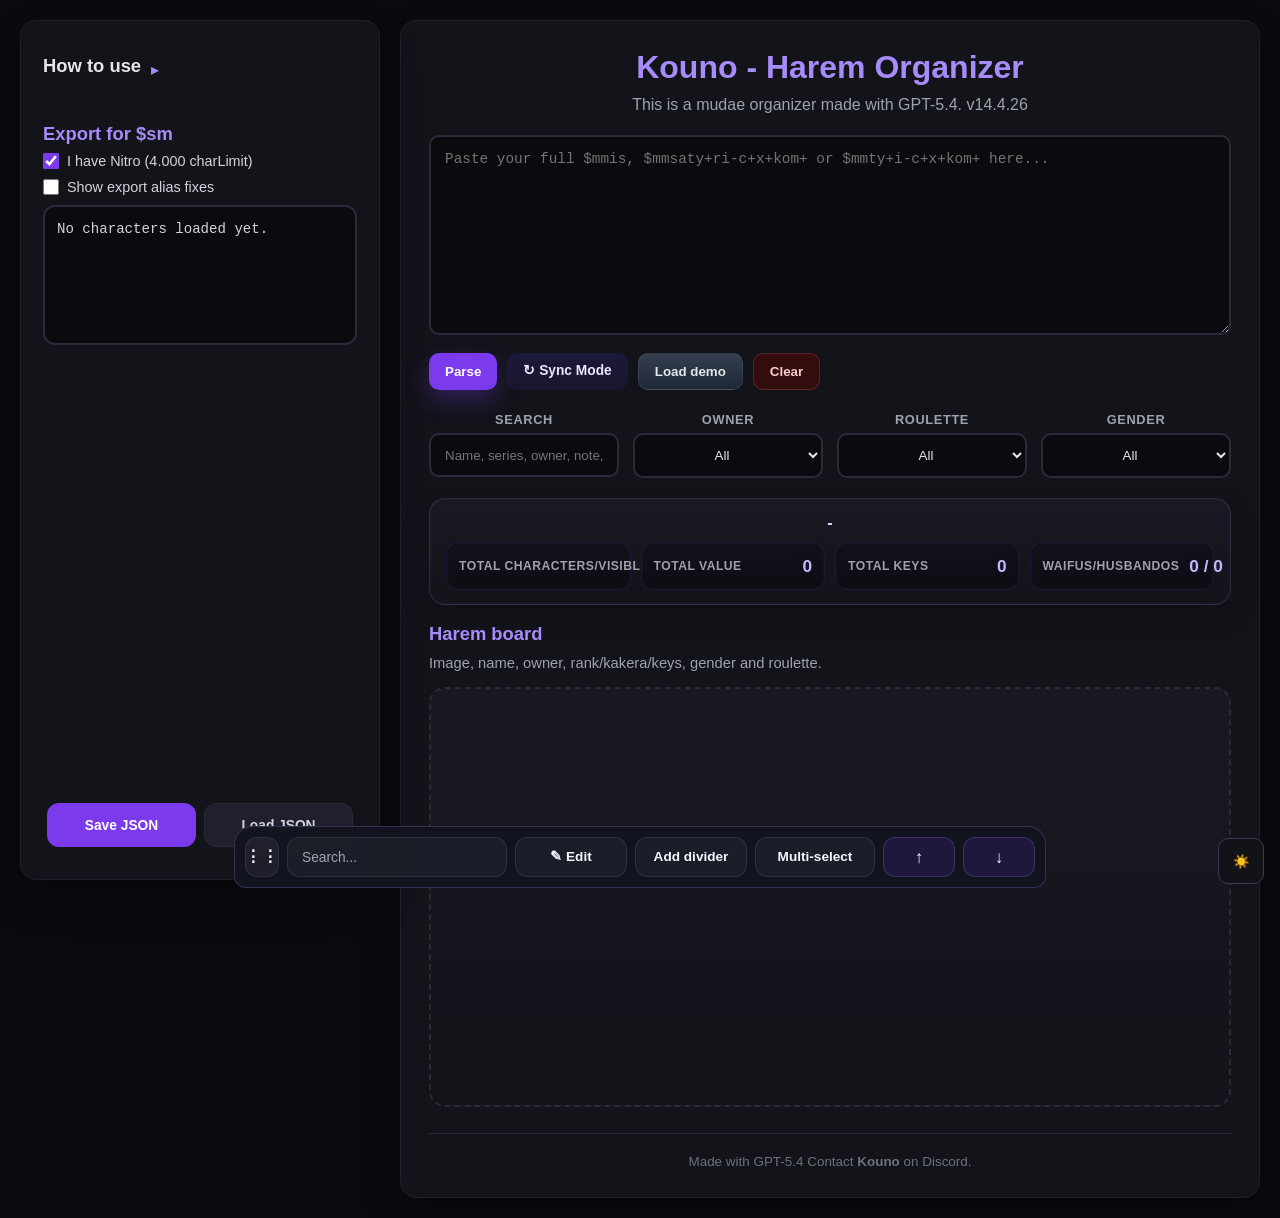
==== commit e858eec9: "Add files via upload" ====
--- a/index.html
+++ b/index.html
@@ -1,5 +1,5 @@
 <!DOCTYPE html><html lang=en><head><meta charset=UTF-8><meta name=viewport content="width=device-width, initial-scale=1.0"><meta name=referrer content=no-referrer><meta name=description content="This is a mudae organizer made with GPT-5.4"><title>Kouno - Harem Organizer</title><link rel=icon type=image/png href=https://cdn.imgchest.com/files/a85edf0cdc88.png><link rel="stylesheet" href="style.css">
-</head><body class="series-panel-removed tools-panel-fixed"><div class=layout><aside class="panel left-panel"><div id=leftToolsSection class=left-tools-section><div id=helpSection class="section collapsible-section is-collapsed"><button id=helpToggleBtn class="section-head help-header-btn" type=button aria-controls=helpContent aria-expanded=false><span class=help-toggle-label>How to use</span><span id=helpToggleIndicator class=help-toggle-indicator>▸</span></button><div id=helpContent class="help-collapsible is-hidden"><ul class=help-list><li><strong>1.</strong> Paste your:<br>• <code>$mmis</code><br>• <code>$mmsaty+ri-c+x+kom+</code><br>• <code>$mmty+i-c+x+kom+</code><br>Or <strong>Load</strong> a Saved JSON</li><li><strong>2.</strong> Press <strong>Parse</strong>.</li><li><strong>3.</strong> Drag the cards to reorder your harem.</li><li><strong>4.</strong> Filter by name, owner, or roulette.</li><li><strong>5.</strong> Save your list with <strong>Save JSON.</strong></li></ul></div></div><div class=section><h2>Export for $sm</h2><label class=toggle-row><input type=checkbox id=nitroMode checked> I have Nitro (4.000 charLimit)</label><label class=toggle-row style=margin-top:10px><input type=checkbox id=exportAliasToggle> Show export alias fixes</label><div id=exportAliasPanel class="alias-panel hidden"><label for=exportAliasInput class=small-note style=display:block>Manual fix for wrong exported names, one per line: original=exported.</label><textarea id=exportAliasInput placeholder="tundra3=tundra_3" style=min-height:88px;margin-top:8px></textarea></div><div id=orderOutput class=order-output>Nothing loaded yet.</div></div></div><div class="secondary-toolbar sticky-save-load"><button class="btn btn-primary" id=saveBtn>Save JSON</button><button class="btn btn-ghost" id=loadBtn>Load JSON</button><input id=loadJsonInput type=file accept=application/json,.json style=display:none></div></aside><main class="panel main-panel"><div class=section><h1>Kouno - Harem Organizer</h1><p class=subtitle>This is a mudae organizer made with GPT-5.4. v13.4.26</p><textarea id=input placeholder="Paste your full $mmis, $mmsaty+ri-c+x+kom+ or $mmty+i-c+x+kom+ here..."></textarea><div class=toolbar><button class="btn btn-primary" id=parseBtn>Parse</button><label class="btn btn-secondary sync-mode-btn" id=syncModeLabel for=syncModeCheckbox tabindex=0><input type=checkbox id=syncModeCheckbox><span class=sync-label>↻ Sync Mode</span><span class=sync-desc role=tooltip>Synchronize characters with other harems you have.</span></label><button class="btn btn-secondary" id=demoBtn>Load demo</button><button class="btn btn-danger" id=clearBtn>Clear</button></div><div id=message class=message></div></div><div class=filters-grid><div class=control><label for=searchInput>Search</label><input id=searchInput type=text placeholder="Name, series, owner, or note..."></div><div class=control><label for=ownerFilter>Owner</label><select id=ownerFilter><option value>All</option></select></div><div class=control><label for=rouletteFilter>Roulette</label><select id=rouletteFilter><option value>All</option><option value=$wa>$wa</option><option value=$ha>$ha</option><option value=$wg>$wg</option><option value=$hg>$hg</option></select></div></div><div class="compact-summary-panel"><div class="compact-summary-title"><span id=haremName class="stat-value harem-name-fit compact-harem-name">-</span></div><div class="compact-summary-line"><div class="compact-stat"><span class="compact-label">Total Characters/Visible</span><span class="compact-value"><span id=totalCount>0</span> / <span id=visibleCount>0</span></span></div><div class="compact-stat"><span class="compact-label">Total Value</span><span class="compact-value" id=haremValue>0</span></div><div class="compact-stat"><span class="compact-label">Total Keys</span><span class="compact-value" id=totalKeys>0</span></div><div class="compact-stat"><span class="compact-label">Waifus/Husbandos</span><span class="compact-value" id=wahaCount>0 / 0</span></div></div><div style="display:none!important" aria-hidden=true><span id=totalKakera>0</span><span id=wghgCount>0 / 0</span></div></div><section><div class=board-header><div><h2>Harem board</h2><p class=board-subtitle>Image, name, owner, rank/kakera/keys, gender and roulette.</p></div></div><div id=board class=board></div></section><div class=footer>Made with GPT-5.4 Contact <strong>Kouno</strong> on Discord.</div></main></div><div id=multiSelectBar class=floating-corner-btn-group><div id=multiSelectDragHandle class=drag-handle title="Move toolbar" aria-label="Move toolbar" role=button tabindex=0>⋮⋮</div><div class=multi-toolbar-search-wrap><input id=floatingSearchInput class=multi-toolbar-search-input type=text placeholder=Search...></div><button id=editCharBtn class="btn btn-ghost multi-select-btn" title="Edit character">✎ Edit</button><button id=addDividerBtn class="btn btn-ghost multi-select-btn" title="Add divider">Add divider</button><button id=multiSelectToggleBtn class="btn btn-ghost multi-select-btn" title=Multi-select>Multi-select</button><button id=moveSelectedBtn class="btn btn-ghost multi-select-btn" disabled hidden title="Move selected">Move (0)</button><button id=lockGroupSelectedBtn class="btn btn-ghost multi-select-btn" disabled hidden title="Lock selected as group">🔓 Group (0)</button><button id=jumpPageTopBtn class="btn btn-ghost multi-select-btn jump-inline-btn" title="Go up" aria-label="Go up">↑</button><button id=jumpPageBottomBtn class="btn btn-ghost multi-select-btn jump-inline-btn" title="Go down" aria-label="Go down">↓</button><button id=clearSelectedBtn class="btn btn-danger multi-select-btn" disabled hidden aria-hidden=true tabindex=-1 style="display:none!important" title="Delete selected">Delete (0)</button></div><div id=moveModalOverlay class=move-modal-overlay aria-hidden=true><div class=move-modal role=dialog aria-modal=true aria-labelledby=moveModalTitle><div class=move-modal-head><div id=moveModalTitle class=move-modal-title>Move character</div><div id=moveModalSubtitle class=move-modal-subtitle>Select the new position.</div></div><div class=move-modal-body><label class=move-modal-label for=moveRankInput>New position</label><input id=moveRankInput class=move-modal-input type=number min=1 step=1><div id=moveModalHelp class=move-modal-help>Enter the target position.</div><div class=move-modal-actions><button id=moveCancelBtn class="btn btn-ghost" type=button>Cancel</button><button id=moveConfirmBtn class="btn btn-primary" type=button>Move</button></div></div></div></div><div id=deleteModalOverlay class=move-modal-overlay aria-hidden=true><div class="move-modal delete-modal" role=dialog aria-modal=true aria-labelledby=deleteModalTitle><div class=move-modal-head><div id=deleteModalTitle class=move-modal-title>Delete selected characters</div><div id=deleteModalSubtitle class=move-modal-subtitle>This action cannot be undone.</div></div><div class=move-modal-body><div class=delete-warning-box><div class=delete-warning-title>Warning</div><div id=deleteModalHelp class="move-modal-help delete-modal-help">You are about to remove 0 characters from the harem.</div></div><div class=move-modal-actions><button id=deleteCancelBtn class="btn btn-ghost" type=button>Cancel</button><button id=deleteConfirmBtn class="btn btn-danger" type=button>Delete</button></div></div></div></div><div id=dividerModalOverlay class=divider-modal-overlay aria-hidden=true><div class=divider-modal role=dialog aria-modal=true aria-labelledby=dividerModalTitle><div class=divider-modal-header><div id=dividerModalTitle class=divider-modal-title>Add divider</div><div id=dividerModalSubtitle class=divider-modal-subtitle>Create a visual separator for your harem.</div></div><div class=control><label for=dividerLevelSelect>Divider type</label><select id=dividerLevelSelect><option value=1>Divider</option><option value=2>Sub-divider</option></select></div><div class=control><label for=dividerNameInput>Divider name</label><input id=dividerNameInput type=text maxlength=120 placeholder="Favorites, Top 100, Trade zone..."></div><div id=dividerPositionControl class=control><label for=dividerInsertAfterInput>Insert after rank</label><input id=dividerInsertAfterInput type=number min=0 step=1 placeholder="0 (before #1)"><div class=small-note>0 = before #1, 170 = between 170 and 171.</div></div><div class=divider-modal-actions><button id=dividerModalCancelBtn class="btn btn-ghost" type=button>Cancel</button><button id=dividerModalConfirmBtn class="btn btn-primary" type=button>Save</button></div></div></div><div id=sortSectionModalOverlay class=divider-modal-overlay aria-hidden=true><div class=divider-modal role=dialog aria-modal=true aria-labelledby=sortSectionModalTitle><div class=divider-modal-header><div id=sortSectionModalTitle class=divider-modal-title>Sort section</div><div id=sortSectionModalSubtitle class=divider-modal-subtitle>Choose how to sort the characters under this divider.</div></div><div class=control><label for=sortSectionFieldSelect>Sort by</label><select id=sortSectionFieldSelect><option value=name>ABC</option><option value=rank>Rank</option><option value=kakera>Kakera</option><option value=keys>Keys</option><option value=series>Series</option><option value=seriesTopRank>Series Top Rank</option></select></div><div class=control><label for=sortSectionDirectionSelect>Direction</label><select id=sortSectionDirectionSelect><option value=asc>Ascending</option><option value=desc>Descending</option></select></div><div class=control><label for=sortSectionFieldSelect2>Then by</label><select id=sortSectionFieldSelect2><option value="">None</option><option value=name>ABC</option><option value=rank>Rank</option><option value=kakera>Kakera</option><option value=keys>Keys</option><option value=series>Series</option></select></div><div class=control><label for=sortSectionDirectionSelect2>Then direction</label><select id=sortSectionDirectionSelect2><option value=asc>Ascending</option><option value=desc>Descending</option></select></div><div class=divider-modal-actions><button id=sortSectionCancelBtn class="btn btn-ghost" type=button>Cancel</button><button id=sortSectionConfirmBtn class="btn btn-primary" type=button>Sort</button></div></div></div><button id=themeToggleBtn class="btn btn-ghost floating-corner-btn theme-toggle" type=button aria-label="Switch theme" title="Light mode">☀️</button><div id=editCharModalOverlay class=divider-modal-overlay aria-hidden=true><div class=edit-char-modal role=dialog aria-modal=true aria-labelledby=editCharModalTitle><div class=divider-modal-header><div id=editCharModalTitle class=divider-modal-title>✎ Edit character</div><div class=divider-modal-subtitle id=editCharModalSubtitle>Click ✎ Edit, then select a character from the board to edit its details.</div></div><div class=edit-char-modal-body><div class=edit-char-form><div class=control><label for=editCharNameInput>Name</label><input id=editCharNameInput type=text maxlength=200 placeholder="Character name"></div><div class=control><label for=editCharSeriesInput>Series</label><input id=editCharSeriesInput type=text maxlength=200 placeholder="Series name"></div><div class=control><label for=editCharImageInput>Image URL</label><input id=editCharImageInput type=text placeholder="https://mudae.net/uploads/..."></div><div class=edit-char-grid2><div class=control><label for=editCharKakeraInput>Kakera</label><input id=editCharKakeraInput type=number min=0 step=1 placeholder=0></div><div class=control><label for=editCharKeysInput>Keys</label><input id=editCharKeysInput type=number min=0 step=1 placeholder=0></div></div><div class=edit-char-grid2><div class=control><label for=editCharOwnerInput>Owner</label><input id=editCharOwnerInput type=text maxlength=100 placeholder=kouno></div><div class=control><label for=editCharRouletteInput>Roulette</label><input id=editCharRouletteInput type=text maxlength=50 placeholder="wa / wg / ha / hg"></div></div><div class=edit-char-grid2><div class=control><label for=editCharGlobalRankInput>Global rank (Mudae)</label><input id=editCharGlobalRankInput type=number min=0 step=1 placeholder=0></div><div class=control><label for=editCharColorInput>Card color</label><input id=editCharColorInput type=color value="#7c3aed"></div></div><div class="control edit-char-note-control"><label for=editCharNoteInput>Note</label><input id=editCharNoteInput type=text maxlength=200 placeholder="Optional note..."></div></div><div class=edit-char-preview><div class=edit-char-preview-label>Image preview</div><img id=editCharImagePreview src=about:blank alt="Character preview" style=display:none><div id=editCharPreviewEmpty class=edit-char-preview-empty>No image</div></div></div><div class="divider-modal-actions sync-replace-actions"><button id=editCharConfirmBtn class="btn btn-primary">Save changes</button><button id=editCharCancelBtn class="btn btn-ghost">Cancel</button><button id=editCharDeleteBtn class="btn btn-danger" type=button>Delete character</button></div></div></div><div id=syncReplaceModalOverlay class=divider-modal-overlay aria-hidden=true><div class="edit-char-modal sync-replace-modal" role=dialog aria-modal=true aria-labelledby=syncReplaceModalTitle><div class=divider-modal-header><div id=syncReplaceModalTitle class=divider-modal-title>⇄ Sync replacement</div><div class=divider-modal-subtitle id=syncReplaceModalSubtitle>Choose whether a character from the new harem should inherit this exact position.</div></div><div class=sync-replace-body><div class=sync-replace-picker><label for=syncReplaceSearchInput>Find replacement in this series</label><input id=syncReplaceSearchInput class=sync-replace-search type=text placeholder="Search by name or alias..."><div id=syncReplaceResults class=sync-replace-results></div><div class=sync-replace-help></div></div><div class=sync-replace-top><div class=sync-replace-card><div class=sync-replace-card-title>Current slot</div><div class=sync-replace-meta><div id=syncReplaceOldName class=sync-replace-line></div><div id=syncReplaceOldSeries class=sync-replace-line></div></div><div class=sync-replace-preview><img id=syncReplaceOldImage src=about:blank alt="Current character image"><div id=syncReplaceOldEmpty class=sync-replace-empty>No image</div></div></div><div class=sync-replace-card><div class=sync-replace-card-title>Replacement candidate</div><div class=sync-replace-meta><div id=syncReplaceNewName class=sync-replace-line></div><div id=syncReplaceNewSeries class=sync-replace-line></div></div><div class=sync-replace-preview><img id=syncReplaceNewImage src=about:blank alt="Replacement character image"><div id=syncReplaceNewEmpty class=sync-replace-empty>No image</div></div></div></div><div class=sync-replace-options><div class=sync-replace-card-title style=margin-bottom:0>Image handling</div><label class=sync-replace-radio><input type=radio name=syncReplaceImageMode id=syncReplaceKeepImage value=keep checked><span class=sync-replace-radio-copy><span class=sync-replace-radio-main>Keep current image</span><span class=sync-replace-radio-sub>Only replace the character data and alias, but keep the old image in this slot.</span></span></label><label class=sync-replace-radio><input type=radio name=syncReplaceImageMode id=syncReplaceUseNewImage value=new><span class=sync-replace-radio-copy><span class=sync-replace-radio-main>Use new image</span><span class=sync-replace-radio-sub>Replace the image with the one from the new harem candidate.</span></span></label></div></div><div class="divider-modal-actions sync-replace-actions"><button id=syncReplaceBackBtn class="btn btn-ghost">Back</button><button id=syncReplaceSkipSeriesBtn class="btn btn-ghost">Skip series</button><button id=syncReplaceCancelBtn class="btn btn-ghost">Skip</button><button id=syncReplaceConfirmBtn class="btn btn-primary">Replace here</button></div></div></div><div id=saveFileModalOverlay class=save-file-modal-overlay aria-hidden=true><div class=save-file-modal role=dialog aria-modal=true aria-labelledby=saveFileModalTitle><div class=save-file-modal-header><div id=saveFileModalTitle class=save-file-modal-title>Save JSON as</div><div class=save-file-modal-subtitle>Choose the file name before saving.</div></div><div class=control><label for=saveFileNameInput>File name</label><input id=saveFileNameInput type=text maxlength=180 placeholder=my-harem.json autocomplete=off></div><div class=small-note>The .json extension will be added automatically if needed.</div><div class=save-file-modal-actions><button id=saveFileCancelBtn class="btn btn-ghost">Cancel</button><button id=saveFileConfirmBtn class="btn btn-primary">Save</button></div></div></div>
+</head><body class="series-panel-removed tools-panel-fixed"><div class=layout><aside class="panel left-panel"><div id=leftToolsSection class=left-tools-section><div id=helpSection class="section collapsible-section is-collapsed"><button id=helpToggleBtn class="section-head help-header-btn" type=button aria-controls=helpContent aria-expanded=false><span class=help-toggle-label>How to use</span><span id=helpToggleIndicator class=help-toggle-indicator>▸</span></button><div id=helpContent class="help-collapsible is-hidden"><ul class=help-list><li><strong>1.</strong> Paste your:<br>• <code>$mmis</code><br>• <code>$mmsaty+ri-c+x+kom+</code><br>• <code>$mmty+i-c+x+kom+</code><br>Or <strong>Load</strong> a Saved JSON</li><li><strong>2.</strong> Press <strong>Parse</strong>.</li><li><strong>3.</strong> Drag the cards to reorder your harem.</li><li><strong>4.</strong> Filter by name, owner, or roulette.</li><li><strong>5.</strong> Save your list with <strong>Save JSON.</strong></li></ul></div></div><div class=section><h2>Export for $sm</h2><label class=toggle-row><input type=checkbox id=nitroMode checked> I have Nitro (4.000 charLimit)</label><label class=toggle-row style=margin-top:10px><input type=checkbox id=exportAliasToggle> Show export alias fixes</label><div id=exportAliasPanel class="alias-panel hidden"><label for=exportAliasInput class=small-note style=display:block>Manual fix for wrong exported names, one per line: original=exported.</label><textarea id=exportAliasInput placeholder="tundra3=tundra_3" style=min-height:88px;margin-top:8px></textarea></div><div id=orderOutput class=order-output>Nothing loaded yet.</div></div></div><div class="secondary-toolbar sticky-save-load"><button class="btn btn-primary" id=saveBtn>Save JSON</button><button class="btn btn-ghost" id=loadBtn>Load JSON</button><input id=loadJsonInput type=file accept=application/json,.json style=display:none></div></aside><main class="panel main-panel"><div class=section><h1>Kouno - Harem Organizer</h1><p class=subtitle>This is a mudae organizer made with GPT-5.4. v14.4.26</p><textarea id=input placeholder="Paste your full $mmis, $mmsaty+ri-c+x+kom+ or $mmty+i-c+x+kom+ here..."></textarea><div class=toolbar><button class="btn btn-primary" id=parseBtn>Parse</button><label class="btn btn-secondary sync-mode-btn" id=syncModeLabel for=syncModeCheckbox tabindex=0><input type=checkbox id=syncModeCheckbox><span class=sync-label>↻ Sync Mode</span><span class=sync-desc role=tooltip>Synchronize characters with other harems you have.</span></label><button class="btn btn-secondary" id=demoBtn>Load demo</button><button class="btn btn-danger" id=clearBtn>Clear</button></div><div id=message class=message></div></div><div class=filters-grid><div class=control><label for=searchInput>Search</label><input id=searchInput type=text placeholder="Name, series, owner, or note..."></div><div class=control><label for=ownerFilter>Owner</label><select id=ownerFilter><option value>All</option></select></div><div class=control><label for=rouletteFilter>Roulette</label><select id=rouletteFilter><option value>All</option><option value=$wa>$wa</option><option value=$ha>$ha</option><option value=$wg>$wg</option><option value=$hg>$hg</option></select></div></div><div class="compact-summary-panel"><div class="compact-summary-title"><span id=haremName class="stat-value harem-name-fit compact-harem-name">-</span></div><div class="compact-summary-line"><div class="compact-stat"><span class="compact-label">Total Characters/Visible</span><span class="compact-value"><span id=totalCount>0</span> / <span id=visibleCount>0</span></span></div><div class="compact-stat"><span class="compact-label">Total Value</span><span class="compact-value" id=haremValue>0</span></div><div class="compact-stat"><span class="compact-label">Total Keys</span><span class="compact-value" id=totalKeys>0</span></div><div class="compact-stat"><span class="compact-label">Waifus/Husbandos</span><span class="compact-value" id=wahaCount>0 / 0</span></div></div><div style="display:none!important" aria-hidden=true><span id=totalKakera>0</span><span id=wghgCount>0 / 0</span></div></div><section><div class=board-header><div><h2>Harem board</h2><p class=board-subtitle>Image, name, owner, rank/kakera/keys, gender and roulette.</p></div></div><div id=board class=board></div></section><div class=footer>Made with GPT-5.4 Contact <strong>Kouno</strong> on Discord.</div></main></div><div id=multiSelectBar class=floating-corner-btn-group><div id=multiSelectDragHandle class=drag-handle title="Move toolbar" aria-label="Move toolbar" role=button tabindex=0>⋮⋮</div><div class=multi-toolbar-search-wrap><input id=floatingSearchInput class=multi-toolbar-search-input type=text placeholder=Search...></div><button id=editCharBtn class="btn btn-ghost multi-select-btn" title="Edit character">✎ Edit</button><button id=addDividerBtn class="btn btn-ghost multi-select-btn" title="Add divider">Add divider</button><button id=multiSelectToggleBtn class="btn btn-ghost multi-select-btn" title=Multi-select>Multi-select</button><button id=moveSelectedBtn class="btn btn-ghost multi-select-btn" disabled hidden title="Move selected">Move (0)</button><button id=lockGroupSelectedBtn class="btn btn-ghost multi-select-btn" disabled hidden title="Lock selected as group">🔓 Group (0)</button><button id=jumpPageTopBtn class="btn btn-ghost multi-select-btn jump-inline-btn" title="Go up" aria-label="Go up">↑</button><button id=jumpPageBottomBtn class="btn btn-ghost multi-select-btn jump-inline-btn" title="Go down" aria-label="Go down">↓</button><button id=clearSelectedBtn class="btn btn-danger multi-select-btn" disabled hidden aria-hidden=true tabindex=-1 style="display:none!important" title="Delete selected">Delete (0)</button></div><div id=moveModalOverlay class=move-modal-overlay aria-hidden=true><div class=move-modal role=dialog aria-modal=true aria-labelledby=moveModalTitle><div class=move-modal-head><div id=moveModalTitle class=move-modal-title>Move character</div><div id=moveModalSubtitle class=move-modal-subtitle>Select the new position.</div></div><div class=move-modal-body><label class=move-modal-label for=moveRankInput>New position</label><input id=moveRankInput class=move-modal-input type=number min=1 step=1><div id=moveModalHelp class=move-modal-help>Enter the target position.</div><div class=move-modal-actions><button id=moveCancelBtn class="btn btn-ghost" type=button>Cancel</button><button id=moveConfirmBtn class="btn btn-primary" type=button>Move</button></div></div></div></div><div id=deleteModalOverlay class=move-modal-overlay aria-hidden=true><div class="move-modal delete-modal" role=dialog aria-modal=true aria-labelledby=deleteModalTitle><div class=move-modal-head><div id=deleteModalTitle class=move-modal-title>Delete selected characters</div><div id=deleteModalSubtitle class=move-modal-subtitle>This action cannot be undone.</div></div><div class=move-modal-body><div class=delete-warning-box><div class=delete-warning-title>Warning</div><div id=deleteModalHelp class="move-modal-help delete-modal-help">You are about to remove 0 characters from the harem.</div></div><div class=move-modal-actions><button id=deleteCancelBtn class="btn btn-ghost" type=button>Cancel</button><button id=deleteConfirmBtn class="btn btn-danger" type=button>Delete</button></div></div></div></div><div id=dividerModalOverlay class=divider-modal-overlay aria-hidden=true><div class=divider-modal role=dialog aria-modal=true aria-labelledby=dividerModalTitle><div class=divider-modal-header><div id=dividerModalTitle class=divider-modal-title>Add divider</div><div id=dividerModalSubtitle class=divider-modal-subtitle>Create a visual separator for your harem.</div></div><div class=control><label for=dividerLevelSelect>Divider type</label><select id=dividerLevelSelect><option value=1>Divider</option><option value=2>Sub-divider</option></select></div><div class=control><label for=dividerNameInput>Divider name</label><input id=dividerNameInput type=text maxlength=120 placeholder="Favorites, Top 100, Trade zone..."></div><div id=dividerPositionControl class=control><label for=dividerInsertAfterInput>Insert after rank</label><input id=dividerInsertAfterInput type=number min=0 step=1 placeholder="0 (before #1)"><div class=small-note>0 = before #1, 170 = between 170 and 171.</div></div><div class=divider-modal-actions><button id=dividerModalCancelBtn class="btn btn-ghost" type=button>Cancel</button><button id=dividerModalConfirmBtn class="btn btn-primary" type=button>Save</button></div></div></div><div id=sortSectionModalOverlay class=divider-modal-overlay aria-hidden=true><div class=divider-modal role=dialog aria-modal=true aria-labelledby=sortSectionModalTitle><div class=divider-modal-header><div id=sortSectionModalTitle class=divider-modal-title>Sort section</div><div id=sortSectionModalSubtitle class=divider-modal-subtitle>Choose how to sort the characters under this divider.</div></div><div class=control><label for=sortSectionFieldSelect>Sort by</label><select id=sortSectionFieldSelect><option value=name>ABC</option><option value=rank>Rank</option><option value=kakera>Kakera</option><option value=keys>Keys</option><option value=series>Series</option><option value=seriesTopRank>Series Top Rank</option></select></div><div class=control><label for=sortSectionDirectionSelect>Direction</label><select id=sortSectionDirectionSelect><option value=asc>Ascending</option><option value=desc>Descending</option></select></div><div class=control><label for=sortSectionFieldSelect2>Then by</label><select id=sortSectionFieldSelect2><option value="">None</option><option value=name>ABC</option><option value=rank>Rank</option><option value=kakera>Kakera</option><option value=keys>Keys</option><option value=series>Series</option></select></div><div class=control><label for=sortSectionDirectionSelect2>Then direction</label><select id=sortSectionDirectionSelect2><option value=asc>Ascending</option><option value=desc>Descending</option></select></div><div class=divider-modal-actions><button id=sortSectionCancelBtn class="btn btn-ghost" type=button>Cancel</button><button id=sortSectionConfirmBtn class="btn btn-primary" type=button>Sort</button></div></div></div><button id=themeToggleBtn class="btn btn-ghost floating-corner-btn theme-toggle" type=button aria-label="Switch theme" title="Light mode">☀️</button><div id=editCharModalOverlay class=divider-modal-overlay aria-hidden=true><div class=edit-char-modal role=dialog aria-modal=true aria-labelledby=editCharModalTitle><div class=divider-modal-header><div id=editCharModalTitle class=divider-modal-title>✎ Edit character</div><div class=divider-modal-subtitle id=editCharModalSubtitle>Click ✎ Edit, then select a character from the board to edit its details.</div></div><div class=edit-char-modal-body><div class=edit-char-form><div class=control><label for=editCharNameInput>Name</label><input id=editCharNameInput type=text maxlength=200 placeholder="Character name"></div><div class=control><label for=editCharSeriesInput>Series</label><input id=editCharSeriesInput type=text maxlength=200 placeholder="Series name"></div><div class=control><label for=editCharImageInput>Image URL</label><input id=editCharImageInput type=text placeholder="https://mudae.net/uploads/..."></div><div class=edit-char-grid2><div class=control><label for=editCharKakeraInput>Kakera</label><input id=editCharKakeraInput type=number min=0 step=1 placeholder=0></div><div class=control><label for=editCharKeysInput>Keys</label><input id=editCharKeysInput type=number min=0 step=1 placeholder=0></div></div><div class=edit-char-grid2><div class=control><label for=editCharOwnerInput>Owner</label><input id=editCharOwnerInput type=text maxlength=100 placeholder=kouno></div><div class=control><label for=editCharRouletteInput>Roulette</label><input id=editCharRouletteInput type=text maxlength=50 placeholder="wa / wg / ha / hg"></div></div><div class=edit-char-grid2><div class=control><label for=editCharGlobalRankInput>Global rank (Mudae)</label><input id=editCharGlobalRankInput type=number min=0 step=1 placeholder=0></div><div class=control><label for=editCharColorInput>Card color</label><input id=editCharColorInput type=color value="#7c3aed"></div></div><div class="control edit-char-note-control"><label for=editCharNoteInput>Note</label><input id=editCharNoteInput type=text maxlength=200 placeholder="Optional note..."></div></div><div class=edit-char-preview><div class=edit-char-preview-label>Image preview</div><img id=editCharImagePreview src=about:blank alt="Character preview" style=display:none><div id=editCharPreviewEmpty class=edit-char-preview-empty>No image</div></div></div><div class="divider-modal-actions sync-replace-actions"><button id=editCharConfirmBtn class="btn btn-primary">Save changes</button><button id=editCharCancelBtn class="btn btn-ghost">Cancel</button><button id=editCharDeleteBtn class="btn btn-danger" type=button>Delete character</button></div></div></div><div id=syncReplaceModalOverlay class=divider-modal-overlay aria-hidden=true><div class="edit-char-modal sync-replace-modal" role=dialog aria-modal=true aria-labelledby=syncReplaceModalTitle><div class=divider-modal-header><div id=syncReplaceModalTitle class=divider-modal-title>⇄ Sync replacement</div><div class=divider-modal-subtitle id=syncReplaceModalSubtitle>Choose whether a character from the new harem should inherit this exact position.</div></div><div class=sync-replace-body><div class=sync-replace-picker><label for=syncReplaceSearchInput>Find replacement in this series</label><input id=syncReplaceSearchInput class=sync-replace-search type=text placeholder="Search by name or alias..."><div id=syncReplaceResults class=sync-replace-results></div><div class=sync-replace-help></div></div><div class=sync-replace-top><div class=sync-replace-card><div class=sync-replace-card-title>Current slot</div><div class=sync-replace-meta><div id=syncReplaceOldName class=sync-replace-line></div><div id=syncReplaceOldSeries class=sync-replace-line></div></div><div class=sync-replace-preview><img id=syncReplaceOldImage src=about:blank alt="Current character image"><div id=syncReplaceOldEmpty class=sync-replace-empty>No image</div></div></div><div class=sync-replace-card><div class=sync-replace-card-title>Replacement candidate</div><div class=sync-replace-meta><div id=syncReplaceNewName class=sync-replace-line></div><div id=syncReplaceNewSeries class=sync-replace-line></div></div><div class=sync-replace-preview><img id=syncReplaceNewImage src=about:blank alt="Replacement character image"><div id=syncReplaceNewEmpty class=sync-replace-empty>No image</div></div></div></div><div class=sync-replace-options><div class=sync-replace-card-title style=margin-bottom:0>Image handling</div><label class=sync-replace-radio><input type=radio name=syncReplaceImageMode id=syncReplaceKeepImage value=keep checked><span class=sync-replace-radio-copy><span class=sync-replace-radio-main>Keep current image</span><span class=sync-replace-radio-sub>Only replace the character data and alias, but keep the old image in this slot.</span></span></label><label class=sync-replace-radio><input type=radio name=syncReplaceImageMode id=syncReplaceUseNewImage value=new><span class=sync-replace-radio-copy><span class=sync-replace-radio-main>Use new image</span><span class=sync-replace-radio-sub>Replace the image with the one from the new harem candidate.</span></span></label></div></div><div class="divider-modal-actions sync-replace-actions"><button id=syncReplaceBackBtn class="btn btn-ghost">Back</button><button id=syncReplaceSkipSeriesBtn class="btn btn-ghost">Skip series</button><button id=syncReplaceCancelBtn class="btn btn-ghost">Skip</button><button id=syncReplaceConfirmBtn class="btn btn-primary">Replace here</button></div></div></div><div id=saveFileModalOverlay class=save-file-modal-overlay aria-hidden=true><div class=save-file-modal role=dialog aria-modal=true aria-labelledby=saveFileModalTitle><div class=save-file-modal-header><div id=saveFileModalTitle class=save-file-modal-title>Save JSON as</div><div class=save-file-modal-subtitle>Choose the file name before saving.</div></div><div class=control><label for=saveFileNameInput>File name</label><input id=saveFileNameInput type=text maxlength=180 placeholder=my-harem.json autocomplete=off></div><div class=small-note>The .json extension will be added automatically if needed.</div><div class=save-file-modal-actions><button id=saveFileCancelBtn class="btn btn-ghost">Cancel</button><button id=saveFileConfirmBtn class="btn btn-primary">Save</button></div></div></div>
 <script id="embeddedDemoJson" type="application/json">{"input":"Yuki Shirakaba  💞 => kouno\nCatulus Syndrome :female:\nAnimanga roulette · 4,842:kakera: · :chaoskey:  (250)\nClaim Rank: #14,771\nLike Rank: #7,838\nYK-san (+6)\nhttps://mudae.net/uploads/2535151/IDPk2ne~Y027xSnTN.png\n\nRiko Ayano  💞 => kouno\nCatulus Syndrome :female:\nAnimanga roulette · 718:kakera: · :chaoskey:  (60)\nClaim Rank: #34,471\nLike Rank: #21,221\nAya (CS) (+1)\nhttps://mudae.net/uploads/6180384/Z741Th4~JaDhyh1Aw.png\n\nYuna (KB)  💞 => kouno\nKuma Kuma Kuma Bear :female:\nAnimanga roulette · 6,994:kakera: · :chaoskey:  (220)\nClaim Rank: #3,910\nLike Rank: #3,398\nBear-san (+8)\nhttps://mudae.net/uploads/6375477/IbSx-RM~JK1zcoY.png\n\nFina  💞 => kouno\nKuma Kuma Kuma Bear :female:\nAnimanga roulette · 757:kakera: · :chaoskey:  (64)\nClaim Rank: #26,878\nLike Rank: #21,641\nhttps://mudae.net/uploads/3597259/u8Y4ncq~yND28Qr.png\n\nUrushi Yaotome  💞 => kouno\nSoredemo Ayumu wa Yosetekuru :female:\nAnimanga roulette · 2,249:kakera: · :chaoskey:  (149)\nClaim Rank: #7,943\nLike Rank: #5,509\nShogi Queen (+5)\nArt: 山本崇一朗 (Sōichirō Yamamoto)\nhttps://mudae.net/uploads/4431815/royzCMD~JaPZbpqSS.png\n\nTsumiki Ogami  💞 => kouno\nOgami Tsumiki to Ki Nichijou. :female:\nAnimanga roulette · 445:kakera: · :chaoskey:  (37)\nClaim Rank: #13,552\nLike Rank: #13,102\nOgami Tsumiki\nArt: 森下みゆ (Miyu Morishita)\nhttps://mudae.net/uploads/1169458/HZZWJ-H~w7pjcow9pn7.png","state":{"haremName":"Manual entries","totalValue":16005,"counts":{"wa":6,"ha":0,"wg":0,"hg":0},"characters":[{"type":"divider","id":"id-1775409896600-1zj7sx6f","title":"Catulus Syndrome","level":1,"collapsed":false,"color":"#8b5cf6","note":""},{"id":"id-1775409849345-hr5vbu44","currentRank":2,"name":"Yuki Shirakaba","series":"Catulus Syndrome","image":"https://mudae.net/uploads/2535151/IDPk2ne~Y027xSnTN.png","globalRank":14771,"owner":"kouno","roulette":"$wa","kakera":4842},{"id":"id-1775409849345-vh0vkkwq","currentRank":3,"name":"Riko Ayano","series":"Catulus Syndrome","image":"https://mudae.net/uploads/6180384/Z741Th4~JaDhyh1Aw.png","globalRank":34471,"owner":"kouno","roulette":"$wa","kakera":718},{"type":"divider","id":"id-1775409906959-zran414n","title":"Kuma Bear","level":1,"collapsed":false,"color":"#8b5cf6","note":""},{"id":"id-1775409849345-e3dpts1s","currentRank":5,"name":"Yuna (KB)","series":"Kuma Kuma Kuma Bear","image":"https://mudae.net/uploads/6375477/IbSx-RM~JK1zcoY.png","globalRank":3910,"owner":"kouno","roulette":"$wa","kakera":6994},{"id":"id-1775409849345-qsumobb2","currentRank":6,"name":"Fina","series":"Kuma Kuma Kuma Bear","image":"https://mudae.net/uploads/3597259/u8Y4ncq~yND28Qr.png","globalRank":26878,"owner":"kouno","roulette":"$wa","kakera":757},{"type":"divider","id":"id-1775409923967-qdagbj76","title":"Favs","level":1,"collapsed":false,"color":"#8b5cf6","note":""},{"id":"id-1775409849345-h5xqo6fj","currentRank":8,"name":"Urushi Yaotome","series":"Soredemo Ayumu wa Yosetekuru","image":"https://mudae.net/uploads/4431815/royzCMD~JaPZbpqSS.png","globalRank":7943,"owner":"kouno","roulette":"$wa","kakera":2249},{"id":"id-1775409849345-d2qrnuil","currentRank":9,"name":"Tsumiki Ogami","series":"Ogami Tsumiki to Ki Nichijou.","image":"https://mudae.net/uploads/1169458/TtKDbhV~T3tKMwn.png","globalRank":13552,"owner":"kouno","roulette":"$wa","kakera":445,"color":"000000"}],"selectedSeries":[],"seriesPanelHidden":true,"helpHidden":true,"multiSelectMode":false,"selectedMoveIds":[],"syncMode":false,"exportAliasesText":"tundra3=tundra_3","persistentOrderMap":{"exact":{"catulus syndrome||yuki shirakaba@idpk2ne~y027xsntn.png":1,"catulus syndrome||riko ayano@z741th4~jadhyh1aw.png":2,"kuma kuma kuma bear||yuna (kb)@ibsx-rm~jk1zcoy.png":4,"kuma kuma kuma bear||fina@u8y4ncq~ynd28qr.png":5,"soredemo ayumu wa yosetekuru||urushi yaotome@royzcmd~japzbpqss.png":7,"ogami tsumiki to ki nichijou.||tsumiki ogami@ttkdbhv~t3tkmwn.png":8},"byName":{"yuki shirakaba":1,"riko ayano":2,"yuna (kb)":4,"fina":5,"urushi yaotome":7,"tsumiki ogami":8}},"orderBaselineIds":["id-1775409849345-hr5vbu44","id-1775409849345-vh0vkkwq","id-1775409849345-e3dpts1s","id-1775409849345-qsumobb2","id-1775409849345-h5xqo6fj","id-1775409849345-d2qrnuil"]},"meta":{"format":"mhp-save","version":2,"minified":true}}</script>
 <div id="jsonDropOverlay" class="json-drop-overlay" aria-hidden="true"><div class="json-drop-box"><div class="json-drop-title">Drop JSON to load</div><div class="json-drop-subtitle">Release your saved harem JSON anywhere on the page.</div></div></div>
 </body></html>
--- a/style.css
+++ b/style.css
@@ -100,3 +100,7 @@
 #editCharConfirmBtn{order:1}
 #editCharCancelBtn{order:2}
 #editCharDeleteBtn{order:3;margin-left:auto}
+
+#deleteModalOverlay{z-index:12050!important}
+#editCharModalOverlay{z-index:12000!important}
+#deleteModalOverlay.show{display:flex!important}
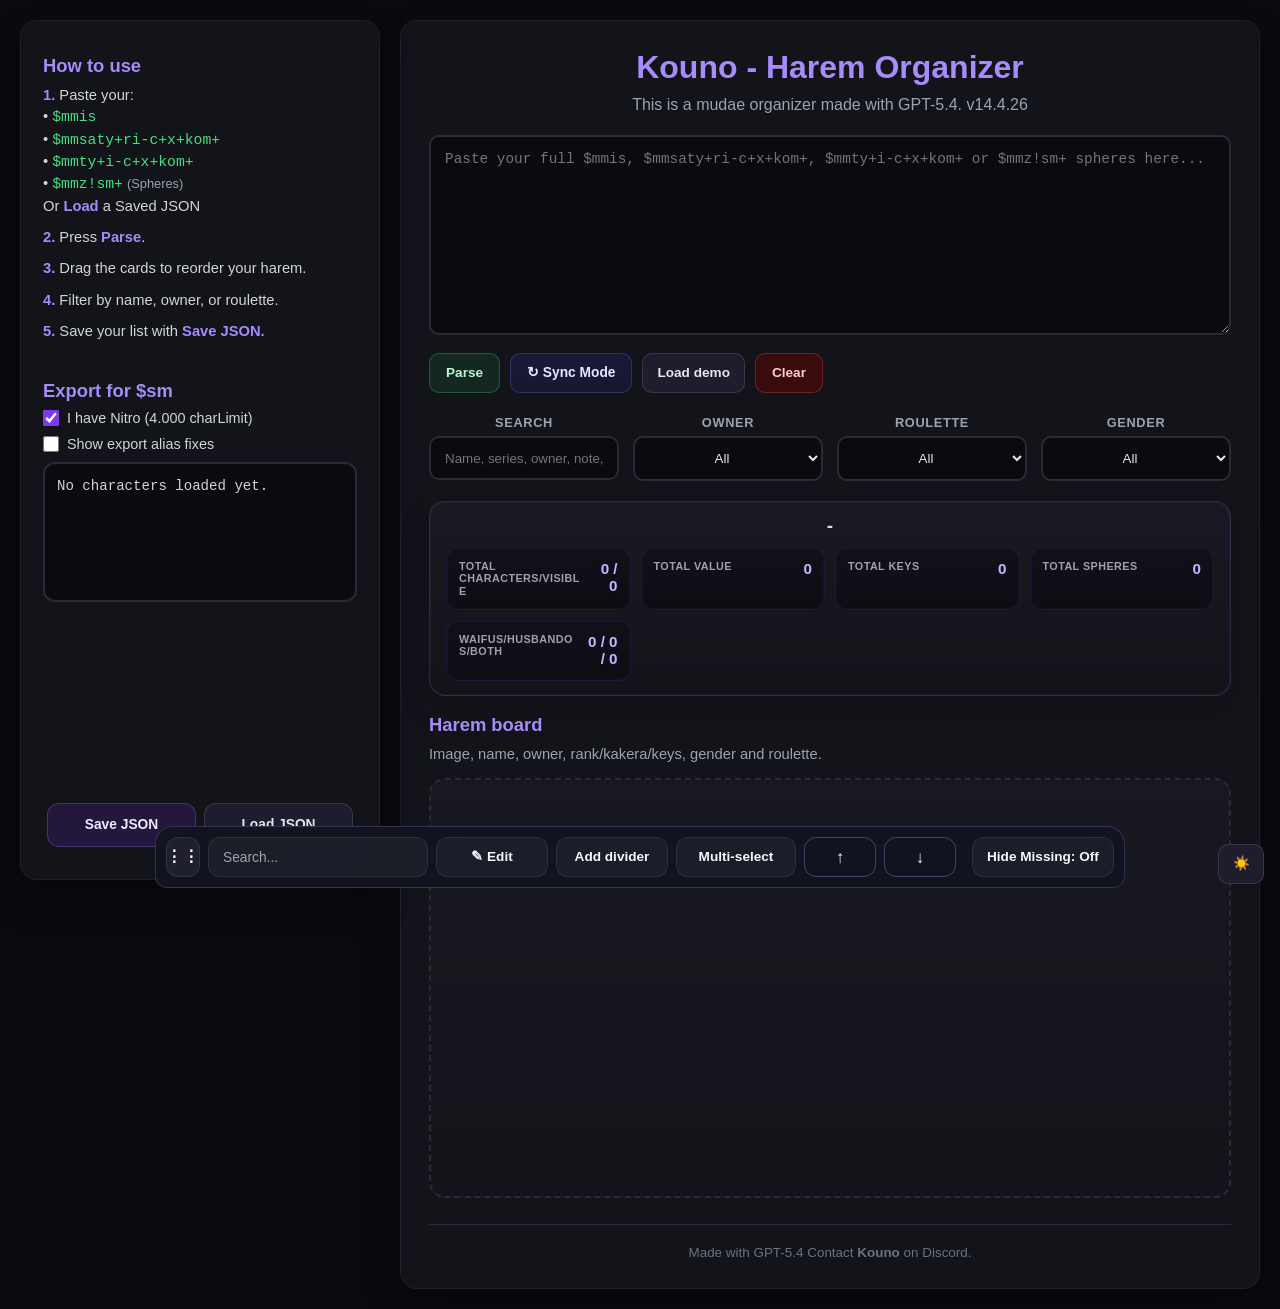
==== commit 1db04314: "Add files via upload" ====
--- a/index.html
+++ b/index.html
@@ -1,6 +1,38 @@
-<!DOCTYPE html><html lang=en><head><meta charset=UTF-8><meta name=viewport content="width=device-width, initial-scale=1.0"><meta name=referrer content=no-referrer><meta name=description content="This is a mudae organizer made with GPT-5.4"><title>Kouno - Harem Organizer</title><link rel=icon type=image/png href=https://cdn.imgchest.com/files/a85edf0cdc88.png><link rel="stylesheet" href="style.css">
-</head><body class="series-panel-removed tools-panel-fixed"><div class=layout><aside class="panel left-panel"><div id=leftToolsSection class=left-tools-section><div id=helpSection class="section collapsible-section is-collapsed"><button id=helpToggleBtn class="section-head help-header-btn" type=button aria-controls=helpContent aria-expanded=false><span class=help-toggle-label>How to use</span><span id=helpToggleIndicator class=help-toggle-indicator>▸</span></button><div id=helpContent class="help-collapsible is-hidden"><ul class=help-list><li><strong>1.</strong> Paste your:<br>• <code>$mmis</code><br>• <code>$mmsaty+ri-c+x+kom+</code><br>• <code>$mmty+i-c+x+kom+</code><br>Or <strong>Load</strong> a Saved JSON</li><li><strong>2.</strong> Press <strong>Parse</strong>.</li><li><strong>3.</strong> Drag the cards to reorder your harem.</li><li><strong>4.</strong> Filter by name, owner, or roulette.</li><li><strong>5.</strong> Save your list with <strong>Save JSON.</strong></li></ul></div></div><div class=section><h2>Export for $sm</h2><label class=toggle-row><input type=checkbox id=nitroMode checked> I have Nitro (4.000 charLimit)</label><label class=toggle-row style=margin-top:10px><input type=checkbox id=exportAliasToggle> Show export alias fixes</label><div id=exportAliasPanel class="alias-panel hidden"><label for=exportAliasInput class=small-note style=display:block>Manual fix for wrong exported names, one per line: original=exported.</label><textarea id=exportAliasInput placeholder="tundra3=tundra_3" style=min-height:88px;margin-top:8px></textarea></div><div id=orderOutput class=order-output>Nothing loaded yet.</div></div></div><div class="secondary-toolbar sticky-save-load"><button class="btn btn-primary" id=saveBtn>Save JSON</button><button class="btn btn-ghost" id=loadBtn>Load JSON</button><input id=loadJsonInput type=file accept=application/json,.json style=display:none></div></aside><main class="panel main-panel"><div class=section><h1>Kouno - Harem Organizer</h1><p class=subtitle>This is a mudae organizer made with GPT-5.4. v14.4.26</p><textarea id=input placeholder="Paste your full $mmis, $mmsaty+ri-c+x+kom+ or $mmty+i-c+x+kom+ here..."></textarea><div class=toolbar><button class="btn btn-primary" id=parseBtn>Parse</button><label class="btn btn-secondary sync-mode-btn" id=syncModeLabel for=syncModeCheckbox tabindex=0><input type=checkbox id=syncModeCheckbox><span class=sync-label>↻ Sync Mode</span><span class=sync-desc role=tooltip>Synchronize characters with other harems you have.</span></label><button class="btn btn-secondary" id=demoBtn>Load demo</button><button class="btn btn-danger" id=clearBtn>Clear</button></div><div id=message class=message></div></div><div class=filters-grid><div class=control><label for=searchInput>Search</label><input id=searchInput type=text placeholder="Name, series, owner, or note..."></div><div class=control><label for=ownerFilter>Owner</label><select id=ownerFilter><option value>All</option></select></div><div class=control><label for=rouletteFilter>Roulette</label><select id=rouletteFilter><option value>All</option><option value=$wa>$wa</option><option value=$ha>$ha</option><option value=$wg>$wg</option><option value=$hg>$hg</option></select></div></div><div class="compact-summary-panel"><div class="compact-summary-title"><span id=haremName class="stat-value harem-name-fit compact-harem-name">-</span></div><div class="compact-summary-line"><div class="compact-stat"><span class="compact-label">Total Characters/Visible</span><span class="compact-value"><span id=totalCount>0</span> / <span id=visibleCount>0</span></span></div><div class="compact-stat"><span class="compact-label">Total Value</span><span class="compact-value" id=haremValue>0</span></div><div class="compact-stat"><span class="compact-label">Total Keys</span><span class="compact-value" id=totalKeys>0</span></div><div class="compact-stat"><span class="compact-label">Waifus/Husbandos</span><span class="compact-value" id=wahaCount>0 / 0</span></div></div><div style="display:none!important" aria-hidden=true><span id=totalKakera>0</span><span id=wghgCount>0 / 0</span></div></div><section><div class=board-header><div><h2>Harem board</h2><p class=board-subtitle>Image, name, owner, rank/kakera/keys, gender and roulette.</p></div></div><div id=board class=board></div></section><div class=footer>Made with GPT-5.4 Contact <strong>Kouno</strong> on Discord.</div></main></div><div id=multiSelectBar class=floating-corner-btn-group><div id=multiSelectDragHandle class=drag-handle title="Move toolbar" aria-label="Move toolbar" role=button tabindex=0>⋮⋮</div><div class=multi-toolbar-search-wrap><input id=floatingSearchInput class=multi-toolbar-search-input type=text placeholder=Search...></div><button id=editCharBtn class="btn btn-ghost multi-select-btn" title="Edit character">✎ Edit</button><button id=addDividerBtn class="btn btn-ghost multi-select-btn" title="Add divider">Add divider</button><button id=multiSelectToggleBtn class="btn btn-ghost multi-select-btn" title=Multi-select>Multi-select</button><button id=moveSelectedBtn class="btn btn-ghost multi-select-btn" disabled hidden title="Move selected">Move (0)</button><button id=lockGroupSelectedBtn class="btn btn-ghost multi-select-btn" disabled hidden title="Lock selected as group">🔓 Group (0)</button><button id=jumpPageTopBtn class="btn btn-ghost multi-select-btn jump-inline-btn" title="Go up" aria-label="Go up">↑</button><button id=jumpPageBottomBtn class="btn btn-ghost multi-select-btn jump-inline-btn" title="Go down" aria-label="Go down">↓</button><button id=clearSelectedBtn class="btn btn-danger multi-select-btn" disabled hidden aria-hidden=true tabindex=-1 style="display:none!important" title="Delete selected">Delete (0)</button></div><div id=moveModalOverlay class=move-modal-overlay aria-hidden=true><div class=move-modal role=dialog aria-modal=true aria-labelledby=moveModalTitle><div class=move-modal-head><div id=moveModalTitle class=move-modal-title>Move character</div><div id=moveModalSubtitle class=move-modal-subtitle>Select the new position.</div></div><div class=move-modal-body><label class=move-modal-label for=moveRankInput>New position</label><input id=moveRankInput class=move-modal-input type=number min=1 step=1><div id=moveModalHelp class=move-modal-help>Enter the target position.</div><div class=move-modal-actions><button id=moveCancelBtn class="btn btn-ghost" type=button>Cancel</button><button id=moveConfirmBtn class="btn btn-primary" type=button>Move</button></div></div></div></div><div id=deleteModalOverlay class=move-modal-overlay aria-hidden=true><div class="move-modal delete-modal" role=dialog aria-modal=true aria-labelledby=deleteModalTitle><div class=move-modal-head><div id=deleteModalTitle class=move-modal-title>Delete selected characters</div><div id=deleteModalSubtitle class=move-modal-subtitle>This action cannot be undone.</div></div><div class=move-modal-body><div class=delete-warning-box><div class=delete-warning-title>Warning</div><div id=deleteModalHelp class="move-modal-help delete-modal-help">You are about to remove 0 characters from the harem.</div></div><div class=move-modal-actions><button id=deleteCancelBtn class="btn btn-ghost" type=button>Cancel</button><button id=deleteConfirmBtn class="btn btn-danger" type=button>Delete</button></div></div></div></div><div id=dividerModalOverlay class=divider-modal-overlay aria-hidden=true><div class=divider-modal role=dialog aria-modal=true aria-labelledby=dividerModalTitle><div class=divider-modal-header><div id=dividerModalTitle class=divider-modal-title>Add divider</div><div id=dividerModalSubtitle class=divider-modal-subtitle>Create a visual separator for your harem.</div></div><div class=control><label for=dividerLevelSelect>Divider type</label><select id=dividerLevelSelect><option value=1>Divider</option><option value=2>Sub-divider</option></select></div><div class=control><label for=dividerNameInput>Divider name</label><input id=dividerNameInput type=text maxlength=120 placeholder="Favorites, Top 100, Trade zone..."></div><div id=dividerPositionControl class=control><label for=dividerInsertAfterInput>Insert after rank</label><input id=dividerInsertAfterInput type=number min=0 step=1 placeholder="0 (before #1)"><div class=small-note>0 = before #1, 170 = between 170 and 171.</div></div><div class=divider-modal-actions><button id=dividerModalCancelBtn class="btn btn-ghost" type=button>Cancel</button><button id=dividerModalConfirmBtn class="btn btn-primary" type=button>Save</button></div></div></div><div id=sortSectionModalOverlay class=divider-modal-overlay aria-hidden=true><div class=divider-modal role=dialog aria-modal=true aria-labelledby=sortSectionModalTitle><div class=divider-modal-header><div id=sortSectionModalTitle class=divider-modal-title>Sort section</div><div id=sortSectionModalSubtitle class=divider-modal-subtitle>Choose how to sort the characters under this divider.</div></div><div class=control><label for=sortSectionFieldSelect>Sort by</label><select id=sortSectionFieldSelect><option value=name>ABC</option><option value=rank>Rank</option><option value=kakera>Kakera</option><option value=keys>Keys</option><option value=series>Series</option><option value=seriesTopRank>Series Top Rank</option></select></div><div class=control><label for=sortSectionDirectionSelect>Direction</label><select id=sortSectionDirectionSelect><option value=asc>Ascending</option><option value=desc>Descending</option></select></div><div class=control><label for=sortSectionFieldSelect2>Then by</label><select id=sortSectionFieldSelect2><option value="">None</option><option value=name>ABC</option><option value=rank>Rank</option><option value=kakera>Kakera</option><option value=keys>Keys</option><option value=series>Series</option></select></div><div class=control><label for=sortSectionDirectionSelect2>Then direction</label><select id=sortSectionDirectionSelect2><option value=asc>Ascending</option><option value=desc>Descending</option></select></div><div class=divider-modal-actions><button id=sortSectionCancelBtn class="btn btn-ghost" type=button>Cancel</button><button id=sortSectionConfirmBtn class="btn btn-primary" type=button>Sort</button></div></div></div><button id=themeToggleBtn class="btn btn-ghost floating-corner-btn theme-toggle" type=button aria-label="Switch theme" title="Light mode">☀️</button><div id=editCharModalOverlay class=divider-modal-overlay aria-hidden=true><div class=edit-char-modal role=dialog aria-modal=true aria-labelledby=editCharModalTitle><div class=divider-modal-header><div id=editCharModalTitle class=divider-modal-title>✎ Edit character</div><div class=divider-modal-subtitle id=editCharModalSubtitle>Click ✎ Edit, then select a character from the board to edit its details.</div></div><div class=edit-char-modal-body><div class=edit-char-form><div class=control><label for=editCharNameInput>Name</label><input id=editCharNameInput type=text maxlength=200 placeholder="Character name"></div><div class=control><label for=editCharSeriesInput>Series</label><input id=editCharSeriesInput type=text maxlength=200 placeholder="Series name"></div><div class=control><label for=editCharImageInput>Image URL</label><input id=editCharImageInput type=text placeholder="https://mudae.net/uploads/..."></div><div class=edit-char-grid2><div class=control><label for=editCharKakeraInput>Kakera</label><input id=editCharKakeraInput type=number min=0 step=1 placeholder=0></div><div class=control><label for=editCharKeysInput>Keys</label><input id=editCharKeysInput type=number min=0 step=1 placeholder=0></div></div><div class=edit-char-grid2><div class=control><label for=editCharOwnerInput>Owner</label><input id=editCharOwnerInput type=text maxlength=100 placeholder=kouno></div><div class=control><label for=editCharRouletteInput>Roulette</label><input id=editCharRouletteInput type=text maxlength=50 placeholder="wa / wg / ha / hg"></div></div><div class=edit-char-grid2><div class=control><label for=editCharGlobalRankInput>Global rank (Mudae)</label><input id=editCharGlobalRankInput type=number min=0 step=1 placeholder=0></div><div class=control><label for=editCharColorInput>Card color</label><input id=editCharColorInput type=color value="#7c3aed"></div></div><div class="control edit-char-note-control"><label for=editCharNoteInput>Note</label><input id=editCharNoteInput type=text maxlength=200 placeholder="Optional note..."></div></div><div class=edit-char-preview><div class=edit-char-preview-label>Image preview</div><img id=editCharImagePreview src=about:blank alt="Character preview" style=display:none><div id=editCharPreviewEmpty class=edit-char-preview-empty>No image</div></div></div><div class="divider-modal-actions sync-replace-actions"><button id=editCharConfirmBtn class="btn btn-primary">Save changes</button><button id=editCharCancelBtn class="btn btn-ghost">Cancel</button><button id=editCharDeleteBtn class="btn btn-danger" type=button>Delete character</button></div></div></div><div id=syncReplaceModalOverlay class=divider-modal-overlay aria-hidden=true><div class="edit-char-modal sync-replace-modal" role=dialog aria-modal=true aria-labelledby=syncReplaceModalTitle><div class=divider-modal-header><div id=syncReplaceModalTitle class=divider-modal-title>⇄ Sync replacement</div><div class=divider-modal-subtitle id=syncReplaceModalSubtitle>Choose whether a character from the new harem should inherit this exact position.</div></div><div class=sync-replace-body><div class=sync-replace-picker><label for=syncReplaceSearchInput>Find replacement in this series</label><input id=syncReplaceSearchInput class=sync-replace-search type=text placeholder="Search by name or alias..."><div id=syncReplaceResults class=sync-replace-results></div><div class=sync-replace-help></div></div><div class=sync-replace-top><div class=sync-replace-card><div class=sync-replace-card-title>Current slot</div><div class=sync-replace-meta><div id=syncReplaceOldName class=sync-replace-line></div><div id=syncReplaceOldSeries class=sync-replace-line></div></div><div class=sync-replace-preview><img id=syncReplaceOldImage src=about:blank alt="Current character image"><div id=syncReplaceOldEmpty class=sync-replace-empty>No image</div></div></div><div class=sync-replace-card><div class=sync-replace-card-title>Replacement candidate</div><div class=sync-replace-meta><div id=syncReplaceNewName class=sync-replace-line></div><div id=syncReplaceNewSeries class=sync-replace-line></div></div><div class=sync-replace-preview><img id=syncReplaceNewImage src=about:blank alt="Replacement character image"><div id=syncReplaceNewEmpty class=sync-replace-empty>No image</div></div></div></div><div class=sync-replace-options><div class=sync-replace-card-title style=margin-bottom:0>Image handling</div><label class=sync-replace-radio><input type=radio name=syncReplaceImageMode id=syncReplaceKeepImage value=keep checked><span class=sync-replace-radio-copy><span class=sync-replace-radio-main>Keep current image</span><span class=sync-replace-radio-sub>Only replace the character data and alias, but keep the old image in this slot.</span></span></label><label class=sync-replace-radio><input type=radio name=syncReplaceImageMode id=syncReplaceUseNewImage value=new><span class=sync-replace-radio-copy><span class=sync-replace-radio-main>Use new image</span><span class=sync-replace-radio-sub>Replace the image with the one from the new harem candidate.</span></span></label></div></div><div class="divider-modal-actions sync-replace-actions"><button id=syncReplaceBackBtn class="btn btn-ghost">Back</button><button id=syncReplaceSkipSeriesBtn class="btn btn-ghost">Skip series</button><button id=syncReplaceCancelBtn class="btn btn-ghost">Skip</button><button id=syncReplaceConfirmBtn class="btn btn-primary">Replace here</button></div></div></div><div id=saveFileModalOverlay class=save-file-modal-overlay aria-hidden=true><div class=save-file-modal role=dialog aria-modal=true aria-labelledby=saveFileModalTitle><div class=save-file-modal-header><div id=saveFileModalTitle class=save-file-modal-title>Save JSON as</div><div class=save-file-modal-subtitle>Choose the file name before saving.</div></div><div class=control><label for=saveFileNameInput>File name</label><input id=saveFileNameInput type=text maxlength=180 placeholder=my-harem.json autocomplete=off></div><div class=small-note>The .json extension will be added automatically if needed.</div><div class=save-file-modal-actions><button id=saveFileCancelBtn class="btn btn-ghost">Cancel</button><button id=saveFileConfirmBtn class="btn btn-primary">Save</button></div></div></div>
+<!DOCTYPE html>
+
+<html lang="en"><head><meta charset="utf-8"/><meta content="width=device-width, initial-scale=1.0" name="viewport"/><meta content="no-referrer" name="referrer"/><meta content="This is a mudae organizer made with GPT-5.4" name="description"/><title>Kouno - Harem Organizer</title><link href="https://cdn.imgchest.com/files/a85edf0cdc88.png" rel="icon" type="image/png"/><link href="style.css" rel="stylesheet"/>
+</head><body class="series-panel-removed tools-panel-fixed"><div class="layout"><aside class="panel left-panel"><div class="left-tools-section" id="leftToolsSection"><div class="section" id="helpSection"><h2 class="section-head help-header-static">How to use</h2><div class="help-collapsible" id="helpContent"><ul class="help-list"><li><strong>1.</strong> Paste your:<br/>• <code>$mmis</code><br/>• <code>$mmsaty+ri-c+x+kom+</code><br/>• <code>$mmty+i-c+x+kom+</code><br/>• <code>$mmz!sm+</code> <span class="small-note">(Spheres)</span><br/>Or <strong>Load</strong> a Saved JSON</li><li><strong>2.</strong> Press <strong>Parse</strong>.</li><li><strong>3.</strong> Drag the cards to reorder your harem.</li><li><strong>4.</strong> Filter by name, owner, or roulette.</li><li><strong>5.</strong> Save your list with <strong>Save JSON.</strong></li></ul></div></div><div class="section"><h2>Export for $sm</h2><label class="toggle-row"><input checked="" id="nitroMode" type="checkbox"/> I have Nitro (4.000 charLimit)</label><label class="toggle-row" style="margin-top:10px"><input id="exportAliasToggle" type="checkbox"/> Show export alias fixes</label><div class="alias-panel hidden" id="exportAliasPanel"><label class="small-note" for="exportAliasInput" style="display:block">Manual fix for wrong exported names, one per line: original=exported.</label><textarea id="exportAliasInput" placeholder="tundra3=tundra_3" style="min-height:88px;margin-top:8px"></textarea></div><div class="order-output" id="orderOutput">Nothing loaded yet.</div></div></div><div class="secondary-toolbar sticky-save-load"><button class="btn btn-primary" id="saveBtn">Save JSON</button><button class="btn btn-ghost" id="loadBtn">Load JSON</button><input accept="application/json,.json" id="loadJsonInput" style="display:none" type="file"/></div></aside><main class="panel main-panel"><div class="section"><h1>Kouno - Harem Organizer</h1><p class="subtitle">This is a mudae organizer made with GPT-5.4. v14.4.26</p><textarea id="input" placeholder="Paste your full $mmis, $mmsaty+ri-c+x+kom+, $mmty+i-c+x+kom+ or $mmz!sm+ spheres here..."></textarea><div class="toolbar"><button class="btn btn-primary" id="parseBtn">Parse</button><label class="btn btn-secondary sync-mode-btn" for="syncModeCheckbox" id="syncModeLabel" tabindex="0"><input id="syncModeCheckbox" type="checkbox"/><span class="sync-label">↻ Sync Mode</span><span class="sync-desc" role="tooltip">Synchronize characters with other harems you have.</span></label><label class="sync-type-wrap" for="syncModeTypeSelect"><span class="sync-type-label">Type</span><select class="sync-type-select" id="syncModeTypeSelect"><option value="normal">Normal</option><option value="album">Album mode</option></select></label><button class="btn btn-secondary" id="demoBtn">Load demo</button><button class="btn btn-danger" id="clearBtn">Clear</button><div class="toolbar-right"><label class="toggle-chip btn btn-ghost" for="hideMissingToggle" id="hideMissingLabel" tabindex="0"><input id="hideMissingToggle" type="checkbox"/><span>Hide missing</span></label></div></div><div class="message" id="message"></div></div><div class="filters-grid"><div class="control"><label for="searchInput">Search</label><input id="searchInput" placeholder="Name, series, owner, or note..." type="text"/></div><div class="control"><label for="ownerFilter">Owner</label><select id="ownerFilter"><option value="">All</option></select></div><div class="control"><label for="rouletteFilter">Roulette</label><select id="rouletteFilter"><option value="">All</option><option value="$wa">$wa</option><option value="$ha">$ha</option><option value="$wg">$wg</option><option value="$hg">$hg</option></select></div></div><div class="compact-summary-panel"><div class="compact-summary-title"><span class="stat-value harem-name-fit compact-harem-name" id="haremName">-</span></div><div class="compact-summary-line"><div class="compact-stat"><span class="compact-label">Total Characters/Visible</span><span class="compact-value"><span id="totalCount">0</span> / <span id="visibleCount">0</span></span></div><div class="compact-stat"><span class="compact-label">Total Value</span><span class="compact-value" id="haremValue">0</span></div><div class="compact-stat"><span class="compact-label">Total Keys</span><span class="compact-value" id="totalKeys">0</span></div><div class="compact-stat compact-stat-spheres"><span class="compact-label">Total Spheres</span><span class="compact-value" id="totalSpheres">0</span></div><div class="compact-stat"><span class="compact-label">Waifus/Husbandos/Both</span><span class="compact-value" id="wahaCount">0 / 0</span></div></div><div aria-hidden="true" style="display:none!important"><span id="totalKakera">0</span><span id="wghgCount">0 / 0</span></div></div><section><div class="board-header"><div><h2>Harem board</h2><p class="board-subtitle">Image, name, owner, rank/kakera/keys, gender and roulette.</p></div></div><div class="board" id="board"></div></section><div class="footer">Made with GPT-5.4 Contact <strong>Kouno</strong> on Discord.</div></main></div><div class="floating-corner-btn-group" id="multiSelectBar"><div aria-label="Move toolbar" class="drag-handle" id="multiSelectDragHandle" role="button" tabindex="0" title="Move toolbar">⋮⋮</div><div class="multi-toolbar-search-wrap"><input class="multi-toolbar-search-input" id="floatingSearchInput" placeholder="Search..." type="text"/></div><button class="btn btn-ghost multi-select-btn" id="editCharBtn" title="Edit character">✎ Edit</button><button class="btn btn-ghost multi-select-btn" id="addDividerBtn" title="Add divider">Add divider</button><button class="btn btn-ghost multi-select-btn" id="multiSelectToggleBtn" title="Multi-select">Multi-select</button><button class="btn btn-ghost multi-select-btn" disabled="" hidden="" id="moveSelectedBtn" title="Move selected">Move (0)</button><button class="btn btn-ghost multi-select-btn" disabled="" hidden="" id="lockGroupSelectedBtn" title="Lock selected as group">🔓 Group (0)</button><button aria-label="Go up" class="btn btn-ghost multi-select-btn jump-inline-btn" id="jumpPageTopBtn" title="Go up">↑</button><button aria-label="Go down" class="btn btn-ghost multi-select-btn jump-inline-btn" id="jumpPageBottomBtn" title="Go down">↓</button><button aria-hidden="true" class="btn btn-danger multi-select-btn" disabled="" hidden="" id="clearSelectedBtn" style="display:none!important" tabindex="-1" title="Delete selected">Delete (0)</button></div><div aria-hidden="true" class="move-modal-overlay" id="moveModalOverlay"><div aria-labelledby="moveModalTitle" aria-modal="true" class="move-modal" role="dialog"><div class="move-modal-head"><div class="move-modal-title" id="moveModalTitle">Move character</div><div class="move-modal-subtitle" id="moveModalSubtitle">Select the new position.</div></div><div class="move-modal-body"><label class="move-modal-label" for="moveRankInput">New position</label><input class="move-modal-input" id="moveRankInput" min="1" step="1" type="number"/><div class="move-modal-help" id="moveModalHelp">Enter the target position.</div><div class="move-modal-actions"><button class="btn btn-ghost" id="moveCancelBtn" type="button">Cancel</button><button class="btn btn-primary" id="moveConfirmBtn" type="button">Move</button></div></div></div></div><div aria-hidden="true" class="move-modal-overlay" id="deleteModalOverlay"><div aria-labelledby="deleteModalTitle" aria-modal="true" class="move-modal delete-modal" role="dialog"><div class="move-modal-head"><div class="move-modal-title" id="deleteModalTitle">Delete selected characters</div><div class="move-modal-subtitle" id="deleteModalSubtitle">This action cannot be undone.</div></div><div class="move-modal-body"><div class="delete-warning-box"><div class="delete-warning-title">Warning</div><div class="move-modal-help delete-modal-help" id="deleteModalHelp">You are about to remove 0 characters from the harem.</div></div><div class="move-modal-actions"><button class="btn btn-ghost" id="deleteCancelBtn" type="button">Cancel</button><button class="btn btn-danger" id="deleteConfirmBtn" type="button">Delete</button></div></div></div></div><div aria-hidden="true" class="divider-modal-overlay" id="dividerModalOverlay"><div aria-labelledby="dividerModalTitle" aria-modal="true" class="divider-modal" role="dialog"><div class="divider-modal-header"><div class="divider-modal-title" id="dividerModalTitle">Add divider</div><div class="divider-modal-subtitle" id="dividerModalSubtitle">Create a visual separator for your harem.</div></div><div class="control"><label for="dividerLevelSelect">Divider type</label><select id="dividerLevelSelect"><option value="1">Divider</option><option value="2">Sub-divider</option></select></div><div class="control"><label for="dividerNameInput">Divider name</label><input id="dividerNameInput" maxlength="120" placeholder="Favorites, Top 100, Trade zone..." type="text"/></div><div class="control" id="dividerPositionControl"><label for="dividerInsertAfterInput">Insert after rank</label><input id="dividerInsertAfterInput" min="0" placeholder="0 (before #1)" step="1" type="number"/><div class="small-note">0 = before #1, 170 = between 170 and 171.</div></div><div class="control" id="dividerCharacterNotesControl" style="display:none"><label>Character note for all characters in this divider</label><div class="small-note">Write one note and it will be applied to every character inside this divider.</div><div id="dividerCharacterNotesList" style="display:grid;gap:10px;max-height:220px;overflow:auto;padding-right:4px"></div></div><div class="divider-modal-actions"><button class="btn btn-ghost" id="dividerModalCancelBtn" type="button">Cancel</button><button class="btn btn-primary" id="dividerModalConfirmBtn" type="button">Save</button></div></div></div><div aria-hidden="true" class="divider-modal-overlay" id="sortSectionModalOverlay"><div aria-labelledby="sortSectionModalTitle" aria-modal="true" class="divider-modal" role="dialog"><div class="divider-modal-header"><div class="divider-modal-title" id="sortSectionModalTitle">Sort section</div><div class="divider-modal-subtitle" id="sortSectionModalSubtitle">Choose how to sort the characters under this divider.</div></div><div class="control"><label for="sortSectionFieldSelect">Sort by</label><select id="sortSectionFieldSelect"><option value="name">ABC</option><option value="rank">Rank</option><option value="kakera">Kakera</option><option value="keys">Keys</option><option value="series">Series</option><option value="seriesTopRank">Series Top Rank</option></select></div><div class="control"><label for="sortSectionDirectionSelect">Direction</label><select id="sortSectionDirectionSelect"><option value="asc">Ascending</option><option value="desc">Descending</option></select></div><div class="control"><label for="sortSectionFieldSelect2">Then by</label><select id="sortSectionFieldSelect2"><option value="">None</option><option value="name">ABC</option><option value="rank">Rank</option><option value="kakera">Kakera</option><option value="keys">Keys</option><option value="series">Series</option></select></div><div class="control"><label for="sortSectionDirectionSelect2">Then direction</label><select id="sortSectionDirectionSelect2"><option value="asc">Ascending</option><option value="desc">Descending</option></select></div><div class="divider-modal-actions"><button class="btn btn-ghost" id="sortSectionCancelBtn" type="button">Cancel</button><button class="btn btn-primary" id="sortSectionConfirmBtn" type="button">Sort</button></div></div></div><button aria-label="Switch theme" class="btn btn-ghost floating-corner-btn theme-toggle" id="themeToggleBtn" title="Light mode" type="button">☀️</button><div aria-hidden="true" class="divider-modal-overlay" id="editCharModalOverlay"><div aria-labelledby="editCharModalTitle" aria-modal="true" class="edit-char-modal" role="dialog"><div class="divider-modal-header"><div class="divider-modal-title" id="editCharModalTitle">✎ Edit character</div><div class="divider-modal-subtitle" id="editCharModalSubtitle">Click ✎ Edit, then select a character from the board to edit its details.</div></div><div class="edit-char-modal-body"><div class="edit-char-form"><div class="control"><label for="editCharNameInput">Name</label><input id="editCharNameInput" maxlength="200" placeholder="Character name" type="text"/></div><div class="control"><label for="editCharSeriesInput">Series</label><input id="editCharSeriesInput" maxlength="200" placeholder="Series name" type="text"/></div><div class="control"><label for="editCharImageInput">Image URL</label><input id="editCharImageInput" placeholder="https://mudae.net/uploads/..." type="text"/></div><div class="edit-char-grid2"><div class="control"><label for="editCharKakeraInput">Kakera</label><input id="editCharKakeraInput" min="0" placeholder="0" step="1" type="number"/></div><div class="control"><label for="editCharKeysInput">Keys</label><input id="editCharKeysInput" min="0" placeholder="0" step="1" type="number"/></div></div><div class="edit-char-grid2"><div class="control"><label for="editCharOwnerInput">Owner</label><input id="editCharOwnerInput" maxlength="100" placeholder="kouno" type="text"/></div><div class="control"><label for="editCharRouletteInput">Roulette</label><input id="editCharRouletteInput" maxlength="50" placeholder="wa / wg / ha / hg" type="text"/></div></div><div class="edit-char-grid2"><div class="control"><label for="editCharGlobalRankInput">Global rank (Mudae)</label><input id="editCharGlobalRankInput" min="0" placeholder="0" step="1" type="number"/></div><div class="control"><label for="editCharColorInput">Card color</label><input id="editCharColorInput" type="color" value="#7c3aed"/></div></div><div class="control edit-char-note-control"><label for="editCharNoteInput">Note</label><input id="editCharNoteInput" maxlength="200" placeholder="Optional note..." type="text"/></div><div class="control edit-char-spheres-control"><label>Spheres</label><div class="spheres-cost" id="editCharSpheresCost">Total: 0 spheres</div><div class="spheres-grid" id="editCharSpheresGrid"><div class="sphere-control"><label for="editCharSphereP1">P1</label><select data-sphere-perk="1" id="editCharSphereP1"><option value="0">0</option><option value="1">200</option><option value="2">400</option><option value="3">600</option><option value="4">800</option><option value="5">1000</option><option value="6">2000</option></select></div><div class="sphere-control"><label for="editCharSphereP2">P2</label><select data-sphere-perk="2" id="editCharSphereP2"><option value="0">0</option><option value="1">200</option><option value="2">400</option><option value="3">600</option><option value="4">800</option><option value="5">1000</option><option value="6">2000</option></select></div><div class="sphere-control"><label for="editCharSphereP3">P3</label><select data-sphere-perk="3" id="editCharSphereP3"><option value="0">0</option><option value="1">200</option><option value="2">400</option><option value="3">600</option><option value="4">800</option><option value="5">1000</option><option value="6">2000</option></select></div><div class="sphere-control"><label for="editCharSphereP4">P4</label><select data-sphere-perk="4" id="editCharSphereP4"><option value="0">0</option><option value="1">200</option><option value="2">400</option><option value="3">600</option><option value="4">800</option><option value="5">1000</option><option value="6">2000</option></select></div><div class="sphere-control"><label for="editCharSphereP5">P5</label><select data-sphere-perk="5" id="editCharSphereP5"><option value="0">0</option><option value="1">200</option><option value="2">400</option><option value="3">600</option><option value="4">800</option><option value="5">1000</option><option value="6">2000</option></select></div><div class="sphere-control"><label for="editCharSphereP6">P6</label><select data-sphere-perk="6" id="editCharSphereP6"><option value="0">0</option><option value="1">1000</option></select></div><div class="sphere-control"><label for="editCharSphereP7">P7</label><select data-sphere-perk="7" id="editCharSphereP7"><option value="0">0</option><option value="1">1000</option></select></div><div class="sphere-control"><label for="editCharSphereP8">P8</label><select data-sphere-perk="8" id="editCharSphereP8"><option value="0">0</option><option value="1">1000</option></select></div><div class="sphere-control"><label for="editCharSphereP9">P9</label><select data-sphere-perk="9" id="editCharSphereP9"><option value="0">0</option><option value="1">1000</option></select></div><div class="sphere-control"><label for="editCharSphereP10">P10</label><select data-sphere-perk="10" id="editCharSphereP10"><option value="0">0</option><option value="1">1000</option></select></div></div><div class="spheres-actions"><button class="btn btn-secondary spheres-all-btn" id="editCharSpheresAllBtn" type="button">All spheres</button><button class="btn btn-ghost spheres-clear-btn" id="editCharSpheresClearBtn" type="button">Clear spheres</button></div></div></div><div class="edit-char-preview"><div class="edit-char-preview-label">Image preview</div><img alt="Character preview" id="editCharImagePreview" src="about:blank" style="display:none"/><div class="edit-char-preview-empty" id="editCharPreviewEmpty">No image</div></div></div><div class="divider-modal-actions sync-replace-actions"><button class="btn btn-primary" id="editCharConfirmBtn">Save changes</button><button class="btn btn-ghost" id="editCharCancelBtn">Cancel</button><button class="btn btn-danger" id="editCharDeleteBtn" type="button">Delete character</button></div></div></div><div aria-hidden="true" class="divider-modal-overlay" id="syncReplaceModalOverlay"><div aria-labelledby="syncReplaceModalTitle" aria-modal="true" class="edit-char-modal sync-replace-modal" role="dialog"><div class="divider-modal-header"><div class="divider-modal-title" id="syncReplaceModalTitle">⇄ Sync replacement</div><div class="divider-modal-subtitle" id="syncReplaceModalSubtitle">Choose whether a character from the new harem should inherit this exact position.</div></div><div class="sync-replace-body"><div class="sync-replace-picker"><label for="syncReplaceSearchInput">Find replacement in this series</label><input class="sync-replace-search" id="syncReplaceSearchInput" placeholder="Search by name or alias..." type="text"/><div class="sync-replace-results" id="syncReplaceResults"></div><div class="sync-replace-help"></div></div><div class="sync-replace-top"><div class="sync-replace-card"><div class="sync-replace-card-title">Current slot</div><div class="sync-replace-meta"><div class="sync-replace-line" id="syncReplaceOldName"></div><div class="sync-replace-line" id="syncReplaceOldSeries"></div></div><div class="sync-replace-preview"><img alt="Current character image" id="syncReplaceOldImage" src="about:blank"/><div class="sync-replace-empty" id="syncReplaceOldEmpty">No image</div></div></div><div class="sync-replace-card"><div class="sync-replace-card-title">Replacement candidate</div><div class="sync-replace-meta"><div class="sync-replace-line" id="syncReplaceNewName"></div><div class="sync-replace-line" id="syncReplaceNewSeries"></div></div><div class="sync-replace-preview"><img alt="Replacement character image" id="syncReplaceNewImage" src="about:blank"/><div class="sync-replace-empty" id="syncReplaceNewEmpty">No image</div></div></div></div><div class="sync-replace-options"><div class="sync-replace-card-title" style="margin-bottom:0">Image handling</div><label class="sync-replace-radio"><input checked="" id="syncReplaceKeepImage" name="syncReplaceImageMode" type="radio" value="keep"/><span class="sync-replace-radio-copy"><span class="sync-replace-radio-main">Keep current image</span><span class="sync-replace-radio-sub">Only replace the character data and alias, but keep the old image in this slot.</span></span></label><label class="sync-replace-radio"><input id="syncReplaceUseNewImage" name="syncReplaceImageMode" type="radio" value="new"/><span class="sync-replace-radio-copy"><span class="sync-replace-radio-main">Use new image</span><span class="sync-replace-radio-sub">Replace the image with the one from the new harem candidate.</span></span></label></div></div><div class="divider-modal-actions sync-replace-actions"><button class="btn btn-ghost" id="syncReplaceBackBtn">Back</button><button class="btn btn-ghost" id="syncReplaceSkipSeriesBtn">Skip series</button><button class="btn btn-ghost" id="syncReplaceCancelBtn">Skip</button><button class="btn btn-primary" id="syncReplaceConfirmBtn">Replace here</button></div></div></div><div aria-hidden="true" class="save-file-modal-overlay" id="saveFileModalOverlay"><div aria-labelledby="saveFileModalTitle" aria-modal="true" class="save-file-modal" role="dialog"><div class="save-file-modal-header"><div class="save-file-modal-title" id="saveFileModalTitle">Save JSON as</div><div class="save-file-modal-subtitle">Choose the file name before saving.</div></div><div class="control"><label for="saveFileNameInput">File name</label><input autocomplete="off" id="saveFileNameInput" maxlength="180" placeholder="my-harem.json" type="text"/></div><div class="small-note">The .json extension will be added automatically if needed.</div><div class="save-file-modal-actions"><button class="btn btn-ghost" id="saveFileCancelBtn">Cancel</button><button class="btn btn-primary" id="saveFileConfirmBtn">Save</button></div></div></div>
 <script id="embeddedDemoJson" type="application/json">{"input":"Yuki Shirakaba  💞 => kouno\nCatulus Syndrome :female:\nAnimanga roulette · 4,842:kakera: · :chaoskey:  (250)\nClaim Rank: #14,771\nLike Rank: #7,838\nYK-san (+6)\nhttps://mudae.net/uploads/2535151/IDPk2ne~Y027xSnTN.png\n\nRiko Ayano  💞 => kouno\nCatulus Syndrome :female:\nAnimanga roulette · 718:kakera: · :chaoskey:  (60)\nClaim Rank: #34,471\nLike Rank: #21,221\nAya (CS) (+1)\nhttps://mudae.net/uploads/6180384/Z741Th4~JaDhyh1Aw.png\n\nYuna (KB)  💞 => kouno\nKuma Kuma Kuma Bear :female:\nAnimanga roulette · 6,994:kakera: · :chaoskey:  (220)\nClaim Rank: #3,910\nLike Rank: #3,398\nBear-san (+8)\nhttps://mudae.net/uploads/6375477/IbSx-RM~JK1zcoY.png\n\nFina  💞 => kouno\nKuma Kuma Kuma Bear :female:\nAnimanga roulette · 757:kakera: · :chaoskey:  (64)\nClaim Rank: #26,878\nLike Rank: #21,641\nhttps://mudae.net/uploads/3597259/u8Y4ncq~yND28Qr.png\n\nUrushi Yaotome  💞 => kouno\nSoredemo Ayumu wa Yosetekuru :female:\nAnimanga roulette · 2,249:kakera: · :chaoskey:  (149)\nClaim Rank: #7,943\nLike Rank: #5,509\nShogi Queen (+5)\nArt: 山本崇一朗 (Sōichirō Yamamoto)\nhttps://mudae.net/uploads/4431815/royzCMD~JaPZbpqSS.png\n\nTsumiki Ogami  💞 => kouno\nOgami Tsumiki to Ki Nichijou. :female:\nAnimanga roulette · 445:kakera: · :chaoskey:  (37)\nClaim Rank: #13,552\nLike Rank: #13,102\nOgami Tsumiki\nArt: 森下みゆ (Miyu Morishita)\nhttps://mudae.net/uploads/1169458/HZZWJ-H~w7pjcow9pn7.png","state":{"haremName":"Manual entries","totalValue":16005,"counts":{"wa":6,"ha":0,"wg":0,"hg":0},"characters":[{"type":"divider","id":"id-1775409896600-1zj7sx6f","title":"Catulus Syndrome","level":1,"collapsed":false,"color":"#8b5cf6","note":""},{"id":"id-1775409849345-hr5vbu44","currentRank":2,"name":"Yuki Shirakaba","series":"Catulus Syndrome","image":"https://mudae.net/uploads/2535151/IDPk2ne~Y027xSnTN.png","globalRank":14771,"owner":"kouno","roulette":"$wa","kakera":4842},{"id":"id-1775409849345-vh0vkkwq","currentRank":3,"name":"Riko Ayano","series":"Catulus Syndrome","image":"https://mudae.net/uploads/6180384/Z741Th4~JaDhyh1Aw.png","globalRank":34471,"owner":"kouno","roulette":"$wa","kakera":718},{"type":"divider","id":"id-1775409906959-zran414n","title":"Kuma Bear","level":1,"collapsed":false,"color":"#8b5cf6","note":""},{"id":"id-1775409849345-e3dpts1s","currentRank":5,"name":"Yuna (KB)","series":"Kuma Kuma Kuma Bear","image":"https://mudae.net/uploads/6375477/IbSx-RM~JK1zcoY.png","globalRank":3910,"owner":"kouno","roulette":"$wa","kakera":6994},{"id":"id-1775409849345-qsumobb2","currentRank":6,"name":"Fina","series":"Kuma Kuma Kuma Bear","image":"https://mudae.net/uploads/3597259/u8Y4ncq~yND28Qr.png","globalRank":26878,"owner":"kouno","roulette":"$wa","kakera":757},{"type":"divider","id":"id-1775409923967-qdagbj76","title":"Favs","level":1,"collapsed":false,"color":"#8b5cf6","note":""},{"id":"id-1775409849345-h5xqo6fj","currentRank":8,"name":"Urushi Yaotome","series":"Soredemo Ayumu wa Yosetekuru","image":"https://mudae.net/uploads/4431815/royzCMD~JaPZbpqSS.png","globalRank":7943,"owner":"kouno","roulette":"$wa","kakera":2249},{"id":"id-1775409849345-d2qrnuil","currentRank":9,"name":"Tsumiki Ogami","series":"Ogami Tsumiki to Ki Nichijou.","image":"https://mudae.net/uploads/1169458/TtKDbhV~T3tKMwn.png","globalRank":13552,"owner":"kouno","roulette":"$wa","kakera":445,"color":"000000"}],"selectedSeries":[],"seriesPanelHidden":true,"helpHidden":true,"multiSelectMode":false,"selectedMoveIds":[],"syncMode":false,"exportAliasesText":"tundra3=tundra_3","persistentOrderMap":{"exact":{"catulus syndrome||yuki shirakaba@idpk2ne~y027xsntn.png":1,"catulus syndrome||riko ayano@z741th4~jadhyh1aw.png":2,"kuma kuma kuma bear||yuna (kb)@ibsx-rm~jk1zcoy.png":4,"kuma kuma kuma bear||fina@u8y4ncq~ynd28qr.png":5,"soredemo ayumu wa yosetekuru||urushi yaotome@royzcmd~japzbpqss.png":7,"ogami tsumiki to ki nichijou.||tsumiki ogami@ttkdbhv~t3tkmwn.png":8},"byName":{"yuki shirakaba":1,"riko ayano":2,"yuna (kb)":4,"fina":5,"urushi yaotome":7,"tsumiki ogami":8}},"orderBaselineIds":["id-1775409849345-hr5vbu44","id-1775409849345-vh0vkkwq","id-1775409849345-e3dpts1s","id-1775409849345-qsumobb2","id-1775409849345-h5xqo6fj","id-1775409849345-d2qrnuil"]},"meta":{"format":"mhp-save","version":2,"minified":true}}</script>
-<div id="jsonDropOverlay" class="json-drop-overlay" aria-hidden="true"><div class="json-drop-box"><div class="json-drop-title">Drop JSON to load</div><div class="json-drop-subtitle">Release your saved harem JSON anywhere on the page.</div></div></div>
+<div aria-hidden="true" class="json-drop-overlay" id="jsonDropOverlay"><div class="json-drop-box"><div class="json-drop-title">Drop JSON to load</div><div class="json-drop-subtitle">Release your saved harem JSON anywhere on the page.</div></div></div>
+<script>
+(function(){
+  function applySeriesNameBubbles(root=document){
+    const nodes = root.querySelectorAll('.series-pill[title], .series-line-name[title]');
+    nodes.forEach((el)=>{
+      const full = (el.getAttribute('data-full-name') || el.getAttribute('title') || el.textContent || '').trim();
+      if (!full) return;
+      el.setAttribute('data-full-name', full);
+      el.removeAttribute('title');
+      if (!el.hasAttribute('tabindex')) el.setAttribute('tabindex', '0');
+    });
+  }
+
+  function boot(){
+    applySeriesNameBubbles(document);
+  }
+
+  if (document.readyState === 'loading') {
+    document.addEventListener('DOMContentLoaded', boot, { once:true });
+  } else {
+    boot();
+  }
+})();
+</script>
+<script src="js/core.js"></script>
+<script src="js/parser-actions.js"></script>
+<script src="js/move-selection.js"></script>
+<script src="js/ui-patches.js"></script>
+<script src="js/board-system.js"></script>
+<script src="js/character-edit.js"></script>
+<script src="js/lock-group.js"></script>
 </body></html>
-<script src="app.js"></script>
--- a/style.css
+++ b/style.css
@@ -1,106 +1,535 @@
-/* inline-style-1 */
-*{box-sizing:border-box;margin:0;padding:0}body{font-family:Segoe UI,Tahoma,Geneva,Verdana,sans-serif;background:#0a0a0f;color:#e5e7eb;min-height:100vh;padding:20px}.layout{max-width:1860px;margin:0 auto;display:grid;grid-template-columns:minmax(290px,360px) 1fr;gap:20px;align-items:start}.layout.left-panel-collapsed,.layout.series-panel-hidden,.layout.left-panel-collapsed.series-panel-hidden{grid-template-columns:minmax(290px,360px) 1fr}.panel{background:#13131a;border:1px solid #1f1f2e;border-radius:16px;box-shadow:0 20px 40px rgba(0,0,0,.28)}.left-panel{padding:22px;position:sticky;top:20px;height:calc(100vh - 40px);max-height:calc(100vh - 40px);overflow:hidden;min-width:0;display:flex;flex-direction:column;transition:width .2s ease,padding .2s ease,min-width .2s ease,opacity .2s ease}.left-tools-section{flex:1 1 auto;min-height:0;overflow:auto;padding-right:4px}.main-panel{padding:28px}.series-list{min-height:140px;background:#0a0a0f;border:2px solid #2a2a3a;border-radius:12px;padding:12px;color:#d1d5db;font-family:Consolas,Monaco,monospace;line-height:1.45;font-size:.88rem;display:grid;gap:8px;align-content:start}.series-panel-head{display:flex;align-items:center;justify-content:space-between;gap:10px}.series-panel-toolbar{display:flex;justify-content:flex-end;margin:-4px 0 16px}.btn-small{padding:8px 12px;font-size:.82rem}.series-toggle-btn{width:34px;min-width:34px;height:34px;min-height:34px;display:inline-flex;align-items:center;justify-content:center;padding:0;font-size:1rem;font-weight:900;line-height:1}.series-toggle-btn.is-hidden{transform:rotate(180deg)}.floating-corner-btn{position:fixed;z-index:1300;width:46px;min-width:46px;height:46px;min-height:46px;border-radius:999px;display:inline-flex;align-items:center;justify-content:center;padding:0;box-shadow:0 10px 24px rgba(0,0,0,.32);backdrop-filter:blur(6px);border:1px solid #3b3b52;background:rgba(19,19,26,.96);color:#f3f4f6}.jump-page-top-btn{right:16px;bottom:16px;opacity:1;pointer-events:auto;transform:none;background:rgba(124,58,237,.96);border-color:rgba(167,139,250,.55);color:#fff}.jump-page-top-btn:hover{background:rgba(109,40,217,.98)}.series-line{display:grid;grid-template-columns:minmax(0,1fr) auto;gap:8px;align-items:center;min-width:0;padding:6px 8px;border-radius:10px;background:rgba(255,255,255,.02);border:1px solid rgba(255,255,255,.04);cursor:pointer;transition:background .15s ease,border-color .15s ease,transform .15s ease}.series-line:hover{background:rgba(167,139,250,.08);border-color:rgba(167,139,250,.28);transform:translateY(-1px)}.series-line.active{background:rgba(167,139,250,.14);border-color:rgba(167,139,250,.45);box-shadow:0 0 0 1px rgba(167,139,250,.18) inset}.series-line-name{min-width:0;overflow:hidden;text-overflow:ellipsis;white-space:nowrap;color:#f3f4f6;font-weight:700}.series-line-count{display:inline-flex;align-items:center;justify-content:center;min-width:34px;padding:4px 5px;background:rgba(255,122,168,.14);color:#ffc1d7;border:1px solid rgba(255,122,168,.35);border-radius:10px;font-size:.54rem;font-weight:900;line-height:1;white-space:nowrap}h1,h2{color:#a78bfa}h1{font-size:2rem;margin-bottom:7px;text-align:center}h2{font-size:1.15rem;margin-bottom:10px}.subtitle{text-align:center}.subtitle,.muted{color:#9ca3af;line-height:1.5}.subtitle{margin-bottom:18px}.section{margin-bottom:22px}.help-list{list-style:none;display:grid;gap:10px;color:#d1d5db;font-size:.92rem;line-height:1.45}.help-list strong{color:#a78bfa}textarea,input,select{width:100%;background:#0a0a0f;color:#e5e7eb;border:2px solid #2a2a3a;border-radius:10px;padding:12px 14px;outline:0;transition:border-color .2s,box-shadow .2s;min-height:44px}textarea:focus,input:focus,select:focus{border-color:#7c3aed;box-shadow:0 0 0 3px rgba(124,58,237,.14)}textarea{min-height:200px;resize:vertical;font-family:Consolas,Monaco,monospace;font-size:.9rem;line-height:1.45}.toolbar,.secondary-toolbar{display:flex;gap:10px;flex-wrap:wrap;margin-top:14px}.secondary-toolbar.sticky-save-load{position:relative;flex:0 0 auto;display:flex;gap:10px;flex-wrap:wrap;margin-top:14px;padding-top:14px;background:linear-gradient(180deg,rgba(19,19,26,.92) 0,rgba(19,19,26,.98) 100%);backdrop-filter:blur(8px);border-top:1px solid rgba(124,58,237,.16)}.secondary-toolbar.sticky-save-load .btn{flex:1 1 120px;padding:8px 12px;font-size:.86rem;min-height:38px}.help-collapsible.is-hidden{display:none!important}.collapsible-section.is-collapsed{margin-bottom:14px}.collapsible-section.is-collapsed #helpContent{display:none!important}.collapsible-section:not(.is-collapsed) #helpContent{display:block}.help-header-btn{width:100%;padding:0;background:transparent;border:0;color:inherit;cursor:pointer;text-align:left;display:flex;align-items:center;justify-content:space-between;gap:10px}.help-toggle-label{font-size:1.15rem;font-weight:800}.help-toggle-indicator{color:#a78bfa;font-size:1rem;line-height:1;transition:transform .2s ease}body[data-theme="light"] .secondary-toolbar.sticky-save-load{position:relative;flex:0 0 auto;display:flex;gap:10px;flex-wrap:wrap;margin-top:14px;padding-top:14px;background:linear-gradient(180deg,rgba(255,255,255,.92) 0,rgba(255,255,255,.98) 100%)!important;border-top:1px solid rgba(148,163,184,.35)!important}.filters-grid{display:grid;grid-template-columns:repeat(auto-fit,minmax(180px,1fr));gap:14px;margin:20px 0}.control label{display:block;color:#9ca3af;font-size:.8rem;margin-bottom:6px;font-weight:700;text-transform:uppercase;letter-spacing:.05em;text-align:center}.control input,.control select{text-align:center;text-align-last:center}.btn{border:0;border-radius:10px;padding:10px 16px;cursor:pointer;font-weight:700;transition:transform .15s ease,background .2s ease,box-shadow .2s ease}.btn:hover{transform:translateY(-1px)}.btn-primary{background:#7c3aed;color:white;box-shadow:0 8px 18px rgba(124,58,237,.25)}.btn-primary:hover{background:#6d28d9}.btn-secondary{background:#374151;color:white}.btn-secondary:hover{background:#4b5563}.btn-danger{background:#b91c1c;color:white}.btn-danger:hover{background:#991b1b}.btn-ghost{background:#1f1f2e;color:#d1d5db;border:1px solid #2a2a3a}.btn-ghost:hover{background:#2a2a3a}.harem-name-fit{white-space:nowrap!important;overflow:hidden;text-overflow:clip;display:block;width:100%;max-width:100%;margin:0 auto;font-size:1rem;line-height:1;word-break:keep-all;overflow-wrap:normal;flex-wrap:nowrap}.stat-value{color:#a78bfa;font-size:1.45rem;font-weight:800;line-height:1.2}.board-header{display:flex;justify-content:space-between;gap:12px;align-items:center;margin-bottom:16px;flex-wrap:wrap}.board-subtitle{color:#9ca3af;font-size:.92rem}.board{min-height:420px;border:2px dashed #2a2a3a;border-radius:16px;padding:18px;background:linear-gradient(180deg,rgba(26,26,36,.85),rgba(19,19,26,.95));display:grid;grid-template-columns:repeat(auto-fill,minmax(185px,185px));gap:18px;justify-content:center;align-content:start}.empty-board{display:grid;place-items:center;min-height:300px;text-align:center;color:#6b7280;border-radius:12px;background:rgba(10,10,15,.55);grid-column:1 / -1;padding:24px;line-height:1.5}.character-card{background:linear-gradient(180deg,#141420 0,#101019 100%);border:4px solid #ff7aa8;border-radius:16px;overflow:hidden;width:185px;box-shadow:0 16px 30px rgba(0,0,0,.35),0 0 0 2px rgba(255,122,168,.12) inset;cursor:grab;position:relative;user-select:none;transition:transform .18s ease,box-shadow .18s ease,opacity .18s ease}.character-card:hover{transform:translateY(-4px) scale(1.015);box-shadow:0 20px 34px rgba(0,0,0,.45),0 0 0 2px rgba(255,122,168,.18) inset}.character-card.dragging{opacity:.45;transform:scale(.98);cursor:grabbing}.character-card img{width:100%;aspect-ratio:9 / 14;object-fit:contain;display:block;background:#0f0f17}.top-series{background:#11111a;padding:8px 10px;border-bottom:1px solid #2a2230;min-height:44px;display:flex;align-items:center;justify-content:flex-start}.series-wrap{width:100%;display:flex;align-items:center;gap:2px;min-height:30px;min-width:0}.top-order-pill{flex:0 0 auto;color:#ff8fb7;font-size:.72rem;font-weight:900;white-space:nowrap;line-height:1.1;cursor:pointer;user-select:none}.series-pill{display:block;flex:1 1 auto;min-width:0;background:transparent;color:#f5f5f7;border-radius:0;border:0;padding:2px 0;font-size:.86rem;font-weight:800;line-height:1.1;text-align:center;overflow:hidden;white-space:nowrap;text-overflow:ellipsis;min-height:1.2em}.series-pill.is-long{padding-left:2px}.character-info{background:#0c0c12;padding:10px 10px 12px}.character-name{display:block;color:#f5f5f7;font-size:.76rem;font-weight:800;line-height:1.1;text-align:center;overflow:hidden;white-space:nowrap;text-overflow:ellipsis;min-height:1.2em;margin-bottom:8px}.owner-line{display:flex;justify-content:center;margin-bottom:6px}.owner-note{margin:0 0 8px;padding:4px 8px;background:#161923;border:1px solid #2d3344;border-radius:8px;color:#cbd5e1;font-size:.68rem;font-weight:800;line-height:1.2;text-align:center;white-space:nowrap;overflow:hidden;text-overflow:ellipsis;opacity:.98}.owner-note.empty{background:#241217;border-color:#4a1f2a;color:#ff5f8f}.bottom-stacks{margin:10px -10px -12px}.bottom-band{color:#11111a;font-weight:900;text-align:center;font-size:clamp(.72rem,1.8vw,.8rem);padding:6px 8px;border-top:1px solid rgba(255,255,255,.16);line-height:1.1}.bottom-band.gender-waifu{background:linear-gradient(180deg,#cda3ff 0,#b986ff 100%)}.bottom-band.gender-husbando{background:linear-gradient(180deg,#99c7ff 0,#6ba9ff 100%)}.bottom-band.gender-other{background:linear-gradient(180deg,#b9bfd1 0,#939bb2 100%)}.bottom-band.roulette-animanga{background:linear-gradient(180deg,#ff9cc0 0,#ff78a8 100%)}.bottom-band.roulette-game{background:linear-gradient(180deg,#ffd36f 0,#ffbf3f 100%)}.bottom-band.roulette-other{background:linear-gradient(180deg,#9ad4ff 0,#76b5ff 100%)}.bottom-band.gender-mixed{background:linear-gradient(180deg,#dcb8ff 0,#8fd0ff 100%)}.bottom-band.roulette-mixed{background:linear-gradient(180deg,#ffb7cf 0,#ffd36f 100%)}.pill-row{display:flex;gap:6px;flex-wrap:wrap;justify-content:center;margin-bottom:6px}.pill{background:transparent;border:0;color:#d1d5db;border-radius:0;padding:2px 4px;font-size:clamp(.62rem,1.6vw,.68rem);font-weight:700;line-height:1.15;min-width:0;text-align:center;flex:1 1 0}.pill.owner{background:#101814;color:#9bf7a4;border-color:#78e08f;width:100%;font-size:.82rem}.pill.kakera{background:transparent;color:#ffd06b;border:0}.pill.rank{background:transparent;color:#b899ff;border:0}.rank-badge,.drag-badge{position:absolute;z-index:3;background:rgba(10,10,15,.92);border-radius:8px;padding:4px 7px;font-size:.78rem;font-weight:800;border:1px solid #7c3aed;backdrop-filter:blur(5px)}.rank-badge{display:none}.message{position:fixed;top:50%;left:50%;transform:translate(-50%,-50%) scale(.96);z-index:1200;display:none;min-width:260px;max-width:min(92vw,460px);padding:14px 18px;border-radius:14px;border:1px solid transparent;box-shadow:0 24px 48px rgba(0,0,0,.45);text-align:center;font-weight:700;opacity:0;transition:opacity .18s ease,transform .18s ease;pointer-events:none}.message.show{display:block;opacity:1;transform:translate(-50%,-50%) scale(1)}.message.error{background:rgba(127,29,29,.96);color:#fecaca;border-color:#ef4444}.message.success{background:rgba(6,78,59,.96);color:#a7f3d0;border-color:#10b981}.order-output{min-height:140px;background:#0a0a0f;border:2px solid #2a2a3a;border-radius:12px;padding:12px;white-space:pre-wrap;color:#d1d5db;font-family:Consolas,Monaco,monospace;line-height:1.45;font-size:.88rem}.toggle-row{display:flex;align-items:center;gap:8px;color:#d1d5db;font-size:.9rem;margin-bottom:10px;user-select:none}.toggle-row input{width:16px;height:16px;min-height:16px;accent-color:#7c3aed}.small-note{color:#9ca3af;font-size:.8rem;line-height:1.4;margin-bottom:10px}.chunk-card{background:#11111a;border:1px solid #2a2a3a;border-radius:10px;padding:8px 10px;margin-bottom:8px}.chunk-header{display:flex;align-items:center;justify-content:space-between;gap:8px;margin-bottom:6px;color:#c4b5fd;font-size:.76rem;font-weight:700}.chunk-copy-btn{background:#1f1f2e;color:#e5e7eb;border:1px solid #343447;border-radius:8px;padding:4px 8px;cursor:pointer;font-size:.72rem;font-weight:700;flex:0 0 auto}.chunk-text{white-space:nowrap;overflow-x:auto;overflow-y:hidden;color:#d1d5db;font-family:Consolas,Monaco,monospace;font-size:.78rem;line-height:1.3;scrollbar-width:thin;padding-bottom:2px}.move-modal-overlay{position:fixed;inset:0;background:rgba(5,5,10,.72);backdrop-filter:blur(6px);display:none;align-items:center;justify-content:center;padding:20px;z-index:999}.move-modal-overlay.show{display:flex}.move-modal{width:min(92vw,360px);background:linear-gradient(180deg,#171723 0,#101019 100%);border:1px solid #31284a;border-radius:18px;box-shadow:0 24px 48px rgba(0,0,0,.42);overflow:hidden}.move-modal-head{padding:14px 16px 10px;background:linear-gradient(180deg,rgba(167,139,250,.14),rgba(255,122,168,.08));border-bottom:1px solid #2a223a}.move-modal-title{color:#f5f3ff;font-size:1rem;font-weight:800;margin-bottom:4px}.move-modal-subtitle{color:#c4b5fd;font-size:.82rem;line-height:1.35;white-space:nowrap;overflow:hidden;text-overflow:ellipsis}.move-modal-body{padding:16px}.move-modal-label{display:block;color:#9ca3af;font-size:.78rem;font-weight:700;letter-spacing:.04em;text-transform:uppercase;margin-bottom:8px}.move-modal-input{width:100%;min-height:48px;background:#0a0a0f;color:#f5f5f7;border:2px solid #3a2f58;border-radius:12px;padding:12px 14px;font-size:1rem;font-weight:700;outline:0}.move-modal-input:focus{border-color:#a78bfa;box-shadow:0 0 0 3px rgba(167,139,250,.14)}.move-modal-help{color:#8b90a7;font-size:.8rem;margin-top:8px;line-height:1.4}.move-modal-actions{display:flex;gap:10px;margin-top:16px}.move-modal-actions .btn{flex:1 1 0}.footer{margin-top:26px;padding-top:20px;border-top:1px solid #2a2a3a;color:#6b7280;font-size:.84rem;text-align:center}code{color:#4ade80}@media(max-width:1400px){.layout,.layout.series-panel-hidden,.layout.left-panel-collapsed,.layout.left-panel-collapsed.series-panel-hidden{grid-template-columns:minmax(290px,360px) 1fr}}@media(max-width:1020px){.layout,.layout.series-panel-hidden,.layout.left-panel-collapsed,.layout.left-panel-collapsed.series-panel-hidden{grid-template-columns:1fr}.left-panel{position:static;max-height:none}}@media(max-width:640px){body{padding:12px}.left-panel,.main-panel{padding:18px}.board{grid-template-columns:repeat(auto-fill,minmax(145px,1fr));gap:12px;padding:12px}}.left-tools-section.is-collapsed .section+.section{display:none!important}.left-tools-section.is-collapsed #helpContent{display:none!important}.character-card.is-selected{box-shadow:0 0 0 3px rgba(34,197,94,.95),0 18px 40px rgba(34,197,94,.25);transform:translateY(-2px);cursor:grab}.character-card.is-selected.dragging{cursor:grabbing}.character-card.multi-select-on{cursor:pointer}.multi-select-badge{position:absolute;top:10px;right:10px;min-width:28px;height:28px;padding:0 8px;border-radius:999px;display:inline-flex;align-items:center;justify-content:center;font-size:.78rem;font-weight:800;color:#04130a;background:rgba(255,255,255,.9);border:2px solid rgba(255,255,255,.9);z-index:4}.character-card.is-selected .multi-select-badge{background:#22c55e;border-color:#86efac;color:#04130a}.board.is-multi-select{position:relative;cursor:crosshair}.board.is-multi-select .character-card{cursor:pointer}.board-selection-box{position:fixed;left:0;top:0;width:0;height:0;border:1px solid #86efac;background:rgba(34,197,94,.18);box-shadow:0 0 0 1px rgba(187,247,208,.35) inset;border-radius:6px;pointer-events:none;z-index:9999;display:none}.top-order-pill{pointer-events:auto!important}.board.is-multi-select .top-order-pill{cursor:pointer!important}.floating-corner-btn-group{position:fixed;right:16px;bottom:72px;z-index:1300;display:flex;flex-direction:column;gap:8px;backdrop-filter:blur(12px);background:rgba(19,19,26,.95);border:1px solid rgba(59,59,82,.5);border-radius:16px;padding:12px;box-shadow:0 16px 40px rgba(0,0,0,.4)}.multi-select-btn{min-width:120px!important;font-size:.85rem!important;padding:8px 12px!important;white-space:nowrap}.multi-select-btn:disabled{opacity:.6}body.modal-open{overflow:hidden}.delete-modal{border-color:#4a2028;box-shadow:0 24px 48px rgba(0,0,0,.45),0 0 0 1px rgba(239,68,68,.12) inset}.delete-modal .move-modal-head{background:linear-gradient(180deg,rgba(185,28,28,.20),rgba(255,122,168,.10));border-bottom:1px solid #4a2028}.delete-warning-box{background:linear-gradient(180deg,rgba(38,18,24,.92),rgba(24,12,16,.96));border:1px solid #5b2430;border-radius:14px;padding:14px;margin-bottom:16px}.delete-warning-title{color:#fca5a5;font-size:.82rem;font-weight:900;letter-spacing:.04em;text-transform:uppercase;margin-bottom:8px}.delete-modal-help{color:#fecaca;margin-top:0}.alias-panel{margin-top:8px}.alias-panel.hidden{display:none}.divider-card{width:auto;min-height:54px;grid-column:1 / -1;border:1px solid rgba(167,139,250,.28);background:linear-gradient(180deg,rgba(30,22,48,.96),rgba(17,14,29,.98));box-shadow:0 10px 22px rgba(0,0,0,.22),0 0 0 1px rgba(167,139,250,.08) inset;cursor:grab;padding:10px 14px}.divider-card:hover{transform:translateY(-1px);box-shadow:0 14px 26px rgba(0,0,0,.28),0 0 0 1px rgba(167,139,250,.14) inset}.divider-level-badge{display:inline-flex;align-items:center;justify-content:center;min-width:78px;padding:4px 8px;border-radius:999px;font-size:.66rem;font-weight:900;letter-spacing:.04em;text-transform:uppercase;background:rgba(167,139,250,.16);color:#ddd6fe;border:1px solid rgba(167,139,250,.32)}.divider-level-2{margin-left:28px;min-height:48px;border-color:rgba(192,132,252,.24);background:linear-gradient(180deg,rgba(25,20,40,.94),rgba(16,14,27,.98));box-shadow:0 8px 18px rgba(0,0,0,.18),0 0 0 1px rgba(192,132,252,.08) inset}.divider-level-2 .divider-head{gap:8px}.divider-level-2 .divider-title{font-size:.84rem;color:#e9d5ff}.divider-level-2 .divider-line{height:1px;min-width:12px;background:linear-gradient(90deg,rgba(196,181,253,.9),rgba(196,181,253,.04))}.divider-level-2 .divider-level-badge{min-width:92px;background:rgba(192,132,252,.12);color:#f5d0fe;border-color:rgba(192,132,252,.26)}body[data-theme='light'] .divider-level-2{background:linear-gradient(180deg,#faf5ff,#f8f4ff)!important;border-color:rgba(168,85,247,.24)!important}body[data-theme='light'] .divider-level-2 .divider-level-badge{background:rgba(168,85,247,.10)!important;color:#7e22ce!important;border-color:rgba(168,85,247,.22)!important}.divider-head{display:flex;align-items:center;gap:10px;width:100%}.divider-title-wrap{display:flex;align-items:center;gap:10px;flex:1;min-width:0}.divider-title{color:#e9d5ff;font-size:.95rem;font-weight:800;letter-spacing:.05em;text-transform:uppercase;white-space:nowrap}.divider-line{flex:1;height:1px;min-width:18px;background:linear-gradient(90deg,rgba(167,139,250,.9),rgba(167,139,250,.08))}.divider-actions{display:flex;align-items:center;gap:8px;flex-wrap:wrap;justify-content:flex-end}.divider-btn{border:1px solid rgba(167,139,250,.32);background:rgba(20,18,36,.9);color:#ddd6fe;border-radius:999px;padding:5px 10px;font-size:.74rem;font-weight:700;cursor:pointer}.divider-btn:hover{background:rgba(38,27,68,.95)}.divider-toggle-btn{min-width:34px;padding:5px 0;font-size:.9rem;font-weight:900}.divider-card.is-collapsed .divider-title{opacity:.92}.divider-card.is-collapsed .divider-line{opacity:.45}.divider-btn.danger{border-color:rgba(239,68,68,.28);color:#fecaca;background:rgba(44,16,24,.92)}.divider-btn.danger:hover{background:rgba(76,19,31,.95)}.divider-modal-overlay{position:fixed;inset:0;background:rgba(5,6,12,.76);backdrop-filter:blur(8px);display:none;align-items:center;justify-content:center;padding:18px;z-index:1400}.divider-modal-overlay.show{display:flex}.divider-modal{width:min(100%,460px);background:linear-gradient(180deg,rgba(24,24,36,.98),rgba(15,15,24,.99));border:1px solid rgba(167,139,250,.24);border-radius:18px;box-shadow:0 28px 70px rgba(0,0,0,.46),0 0 0 1px rgba(167,139,250,.08) inset;padding:18px}.divider-modal-header{display:flex;flex-direction:column;gap:6px;margin-bottom:14px}.divider-modal-title{color:#f5f3ff;font-size:1.08rem;font-weight:800}.divider-modal-subtitle{color:#9ca3af;font-size:.9rem;line-height:1.45}.divider-modal-actions{display:flex;justify-content:flex-end;gap:10px;margin-top:14px;flex-wrap:wrap}.theme-toggle{left:auto;right:16px;bottom:16px;opacity:1;pointer-events:auto;transform:none;background:rgba(19,19,26,.96);border-color:#3b3b52;color:#f3f4f6}.theme-toggle:hover{background:rgba(31,41,55,.98)}body[data-theme="light"]{background:#eef2f7!important;color:#16202a!important}body[data-theme="light"] .panel,body[data-theme="light"] .left-panel,body[data-theme="light"] .right-panel,body[data-theme="light"] .main-panel,body[data-theme="light"] .section,body[data-theme="light"] .toolbar,body[data-theme="light"] .board,body[data-theme="light"] .series-list,body[data-theme="light"] .character-card,body[data-theme="light"] .divider-card,body[data-theme="light"] .move-modal,body[data-theme="light"] .divider-modal,body[data-theme="light"] .delete-modal,body[data-theme="light"] .delete-warning-box,body[data-theme="light"] .alias-panel,body[data-theme="light"] .floating-corner-btn-group,body[data-theme="light"] .empty-board,body[data-theme="light"] textarea,body[data-theme="light"] input,body[data-theme="light"] select{background:#fff!important;color:#16202a!important;border-color:rgba(15,23,42,.12)!important;box-shadow:0 10px 24px rgba(15,23,42,.08)!important}body[data-theme="light"] .section,body[data-theme="light"] .toolbar{box-shadow:none!important}body[data-theme="light"] .empty-board{background:rgba(248,250,252,.95)!important;color:#64748b!important}body[data-theme="light"] .series-list,body[data-theme="light"] #seriesSummary{background:#f8fafc!important;border-color:rgba(148,163,184,.9)!important;color:#475569!important}body[data-theme="light"] .subtitle,body[data-theme="light"] .small-note,body[data-theme="light"] .board-subtitle{color:#64748b!important}body[data-theme="light"] .stat-value{color:#16202a!important}body[data-theme="light"] .panel,body[data-theme="light"] .section,body[data-theme="light"] .main-panel{background:#fff!important}body[data-theme="light"] .subtitle,body[data-theme="light"] .small-note,body[data-theme="light"] .board-subtitle,body[data-theme="light"] .series-meta,body[data-theme="light"] .meta,body[data-theme="light"] .move-modal-subtitle,body[data-theme="light"] .divider-modal-subtitle,body[data-theme="light"] .help-list,body[data-theme="light"] .footer,body[data-theme="light"] .control label,body[data-theme="light"] .message{color:#5f6b7a!important}body[data-theme="light"] .btn-ghost,body[data-theme="light"] .floating-corner-btn,body[data-theme="light"] .theme-toggle{background:rgba(255,255,255,.96)!important;color:#16202a!important;border-color:rgba(15,23,42,.12)!important;box-shadow:0 10px 24px rgba(15,23,42,.12)!important}body[data-theme="light"] .jump-page-top-btn{background:rgba(124,58,237,.96)!important;color:#fff!important;border-color:rgba(124,58,237,.35)!important}body[data-theme="light"] .btn-primary{color:#fff!important}body[data-theme="light"] .series-chip.active{background:transparent!important}body[data-theme="light"] .empty-board{background:#fff!important;color:#5f6b7a!important;border:1px dashed rgba(148,163,184,.9)!important}body[data-theme="light"] .board{background:#f8fafc!important;border-color:rgba(148,163,184,.9)!important}body[data-theme="light"] .series-list{background:#fff!important;border-color:rgba(148,163,184,.9)!important;color:#16202a!important}body[data-theme="light"] .tag.active,body[data-theme="light"] .character-card.is-selected{border-color:rgba(124,58,237,.45)!important}body[data-theme="light"] .btn-danger{color:#fff!important}body[data-theme="light"] .btn-ghost,body[data-theme="light"] .floating-corner-btn,body[data-theme="light"] .theme-toggle{background:rgba(255,255,255,.96)!important;color:#16202a!important;border-color:rgba(15,23,42,.12)!important}body[data-theme="light"] .board{background:linear-gradient(180deg,#f8fafc,#fff)!important;border-color:rgba(148,163,184,.9)!important}body[data-theme="light"] .empty-board{background:rgba(248,250,252,.9)!important;color:#64748b!important;border:none!important}body[data-theme="light"] .subtitle,body[data-theme="light"] .small-note{color:#64748b!important}body[data-theme="light"] .character-card{background:linear-gradient(180deg,#fff,#f8fafc)!important;border-color:rgba(59,130,246,.3)!important}body[data-theme="light"] .divider-card{background:linear-gradient(180deg,#f3e8ff,#f0e7ff)!important;border-color:rgba(139,92,246,.4)!important}body[data-theme="light"] .panel,body[data-theme="light"] .section{background:#fff!important;box-shadow:0 8px 24px rgba(15,23,42,.08)!important}body[data-theme="light"] textarea,body[data-theme="light"] input,body[data-theme="light"] select{background:#fff!important;color:#16202a!important;border-color:rgba(15,23,42,.16)!important}body[data-theme="light"] .series-list{background:#f8fafc!important;border-color:rgba(148,163,184,.9)!important;color:#475569!important}:root{--lt-text:#16202a;--lt-text-soft:#475569;--lt-text-muted:#64748b;--lt-border:rgba(15,23,42,.12);--lt-border-strong:rgba(148,163,184,.9);--lt-panel:#fff;--lt-panel-alt:#f8fafc;--lt-purple:#7c3aed}html[data-theme="light"],body[data-theme="light"]{color-scheme:light}body[data-theme="light"] .series-line-name,body[data-theme="light"] .character-name,body[data-theme="light"] .series-pill,body[data-theme="light"] .move-modal-title,body[data-theme="light"] .divider-modal-title,body[data-theme="light"] .divider-title,body[data-theme="light"] .chunk-text,body[data-theme="light"] .chunk-copy-btn,body[data-theme="light"] .help-list,body[data-theme="light"] .toggle-row,body[data-theme="light"] .footer,body[data-theme="light"] .move-modal-label,body[data-theme="light"] .divider-level-2 .divider-title,body[data-theme="light"] code{color:var(--lt-text)!important}body[data-theme="light"] .top-series,body[data-theme="light"] .character-info,body[data-theme="light"] .chunk-card,body[data-theme="light"] .move-modal,body[data-theme="light"] .divider-modal,body[data-theme="light"] .delete-modal,body[data-theme="light"] .alias-panel,body[data-theme="light"] .floating-corner-btn-group{background:var(--lt-panel)!important;border-color:var(--lt-border)!important}body[data-theme="light"] .move-modal-head,body[data-theme="light"] .divider-modal-header,body[data-theme="light"] .delete-modal .move-modal-head,body[data-theme="light"] .delete-warning-box{background:linear-gradient(180deg,#faf5ff,#fff7fb)!important;border-color:rgba(168,85,247,.18)!important}body[data-theme="light"] .owner-note{background:#eef2ff!important;border-color:rgba(99,102,241,.18)!important;color:#334155!important}body[data-theme="light"] .owner-note.empty{background:#fff1f2!important;border-color:rgba(244,63,94,.18)!important;color:#be123c!important}body[data-theme="light"] .chunk-header,body[data-theme="light"] .move-modal-subtitle,body[data-theme="light"] .divider-modal-subtitle,body[data-theme="light"] .move-modal-help,body[data-theme="light"] .small-note,body[data-theme="light"] .subtitle,body[data-theme="light"] .board-subtitle,body[data-theme="light"] .control label,body[data-theme="light"] .footer,body[data-theme="light"] .delete-modal-help,body[data-theme="light"] .delete-warning-title,body[data-theme="light"] .series-meta,body[data-theme="light"] .meta{color:var(--lt-text-muted)!important}body[data-theme="light"] .top-order-pill{color:#be185d!important}body[data-theme="light"] .series-line{background:rgba(15,23,42,.03)!important;border-color:rgba(15,23,42,.08)!important}body[data-theme="light"] .series-line:hover{background:rgba(124,58,237,.08)!important;border-color:rgba(124,58,237,.22)!important}body[data-theme="light"] .series-line.active{background:rgba(124,58,237,.12)!important;border-color:rgba(124,58,237,.3)!important;box-shadow:0 0 0 1px rgba(124,58,237,.12) inset!important}body[data-theme="light"] .series-line-count{background:#ffe4ee!important;color:#be185d!important;border-color:rgba(244,114,182,.28)!important}body[data-theme="light"] .pill{color:var(--lt-text-soft)!important}body[data-theme="light"] .pill.owner{background:#ecfdf5!important;color:#166534!important;border:1px solid rgba(34,197,94,.18)!important}body[data-theme="light"] .pill.kakera{color:#b45309!important}body[data-theme="light"] .pill.rank{color:#6d28d9!important}body[data-theme="light"] .rank-badge,body[data-theme="light"] .drag-badge,body[data-theme="light"] .multi-select-badge{color:var(--lt-text)!important}body[data-theme="light"] .divider-level-badge,body[data-theme="light"] .divider-btn,body[data-theme="light"] .chunk-copy-btn{background:#f8fafc!important;color:var(--lt-text)!important;border-color:rgba(15,23,42,.12)!important}body[data-theme="light"] .divider-btn.danger{background:#fff1f2!important;color:#be123c!important;border-color:rgba(244,63,94,.2)!important}body[data-theme="light"] .message{color:#fff!important}body[data-theme="light"] .message.success{background:rgba(5,150,105,.96)!important;border-color:#10b981!important;color:#ecfdf5!important}body[data-theme="light"] .message.error{background:rgba(220,38,38,.96)!important;border-color:#ef4444!important;color:#fef2f2!important}body[data-theme="light"] .bottom-band{color:#0f172a!important}body[data-theme="light"] .left-panel,body[data-theme="light"] .main-panel,body[data-theme="light"] textarea,body[data-theme="light"] input,body[data-theme="light"] select,body[data-theme="light"] .order-output,body[data-theme="light"] .series-list,body[data-theme="light"] .board{box-shadow:0 8px 24px rgba(15,23,42,.08)!important}body[data-theme="light"] .order-output,body[data-theme="light"] .chunk-card,body[data-theme="light"] .chunk-copy-btn,body[data-theme="light"] .alias-panel,body[data-theme="light"] #chunkMeta,body[data-theme="light"] #orderOutput,body[data-theme="light"] #exportAliasPanel{background:#fff!important;color:#16202a!important;border-color:rgba(15,23,42,.12)!important;box-shadow:none!important}body[data-theme="light"] .chunk-header,body[data-theme="light"] .chunk-text,body[data-theme="light"] .order-output,body[data-theme="light"] #chunkMeta,body[data-theme="light"] .small-note,body[data-theme="light"] .toggle-row{color:#475569!important}body[data-theme="light"] .chunk-copy-btn:hover,body[data-theme="light"] .divider-btn:hover,body[data-theme="light"] .btn-ghost:hover{background:#f8fafc!important}body[data-theme="light"] .left-panel,body[data-theme="light"] .main-panel,body[data-theme="light"] textarea,body[data-theme="light"] input,body[data-theme="light"] select,body[data-theme="light"] .order-output,body[data-theme="light"] .series-list,body[data-theme="light"] .board,body[data-theme="light"] .chunk-card,body[data-theme="light"] .alias-panel,body[data-theme="light"] .chunk-copy-btn{box-shadow:none!important}.series-panel-head h2{max-width:calc(100% - 12px)}#seriesSummary,.series-list{max-height:calc(100vh - 190px);overflow:auto;padding-right:8px}.section-head{display:flex;align-items:center;justify-content:space-between;gap:10px}.section-head>h2{margin:0}.section-head>button,.section-head>.btn,.section-head>.btn-small,.section-head>[role="button"],.section-head>:last-child:not(h2){margin-left:auto;order:2}.left-panel{padding-left:22px!important;padding-right:22px!important}.series-panel-head{display:flex!important;flex-direction:column!important;align-items:center!important;justify-content:center!important;gap:8px!important;text-align:center!important}#seriesSummary,.series-list{max-height:calc(100vh - 120px)!important;min-height:140px;height:calc(100vh - 120px)!important;overflow:auto!important;padding-right:4px!important;margin-bottom:0!important;box-sizing:border-box!important}.floating-corner-btn-group{right:16px!important;bottom:72px!important}@media(min-width:1401px){.layout{grid-template-columns:minmax(290px,360px) 1fr minmax(230px,270px)!important}.layout.left-panel-collapsed{grid-template-columns:18px 1fr minmax(230px,270px)!important}.layout.series-panel-hidden{grid-template-columns:minmax(290px,360px) 1fr 18px!important}.layout.left-panel-collapsed.series-panel-hidden{grid-template-columns:18px 1fr 18px!important}}body[data-theme="light"] #seriesSummary,body[data-theme="light"] .series-list{height:calc(100vh - 120px)!important;max-height:calc(100vh - 120px)!important}:root{--series-visible-max:15;--series-row-height:38px;--series-row-gap:8px;--series-list-padding-y:24px;--series-list-max-height:calc((var(--series-visible-max)*var(--series-row-height)) + ((var(--series-visible-max) - 1)*var(--series-row-gap)) + var(--series-list-padding-y))}#seriesSummary,.series-list,body[data-theme="light"] #seriesSummary,body[data-theme="light"] .series-list{box-sizing:border-box!important;width:100%!important;height:auto!important;min-height:140px!important;max-height:min(var(--series-list-max-height),calc(100vh - 220px))!important;overflow:auto!important;margin-bottom:0!important;padding-right:4px!important}.series-line{min-height:var(--series-row-height)}.floating-corner-btn-group{right:72px!important;bottom:auto!important;flex-direction:row!important;align-items:center!important;max-width:calc(100vw - 100px)!important}.multi-select-btn{min-width:112px!important}@media(max-width:900px){.floating-corner-btn-group{flex-direction:column!important;right:16px!important;bottom:72px!important;max-width:none!important}}.jump-inline-btn{position:static!important;inset:auto!important;width:auto!important;min-width:72px!important;height:auto!important;min-height:0!important;border-radius:10px!important;box-shadow:none!important;backdrop-filter:none!important;transform:none!important;opacity:1!important;pointer-events:auto!important;background:rgba(124,58,237,.96)!important;color:#fff!important;border-color:rgba(124,58,237,.35)!important}.jump-inline-btn:hover{background:rgba(109,40,217,.98)!important}body[data-theme="light"] .jump-inline-btn{background:rgba(124,58,237,.96)!important;color:#fff!important;border-color:rgba(124,58,237,.35)!important;box-shadow:none!important}.chunk-section-title{color:#a78bfa;font-size:.84rem;font-weight:800;letter-spacing:.03em;text-transform:uppercase;margin:0 0 6px}.export-section{background:rgba(124,58,237,.045);border:1px solid rgba(167,139,250,.14);border-radius:12px;padding:12px 14px;margin-bottom:12px}.export-section:last-child{margin-bottom:0}.export-section-desc{color:#9ca3af;font-size:.76rem;line-height:1.4;margin-bottom:10px;margin-top:3px}#multiSelectBar{position:fixed!important;display:inline-flex!important;align-items:center!important;flex-direction:row!important;flex-wrap:nowrap!important;gap:8px!important;padding:10px!important;width:max-content!important;max-width:calc(100vw - 18px)!important;left:72px;top:calc(100vh - 88px);right:auto;bottom:auto;margin:0!important;border-radius:18px!important;border:1px solid rgba(124,58,237,.20)!important;background:linear-gradient(180deg,rgba(18,20,32,.94),rgba(11,13,22,.92))!important;backdrop-filter:blur(14px)!important;-webkit-backdrop-filter:blur(14px)!important;box-shadow:0 18px 44px rgba(0,0,0,.34),0 0 0 1px rgba(255,255,255,.03) inset!important;cursor:default;user-select:none;touch-action:none;z-index:9999;transform:none!important;white-space:nowrap!important;overflow:visible!important;isolation:isolate;transition:box-shadow .18s ease,border-radius .18s ease,background .18s ease,border-color .18s ease,opacity .18s ease}#multiSelectBar.dragging{transition:none!important;box-shadow:0 24px 56px rgba(0,0,0,.42),0 0 0 1px rgba(167,139,250,.12) inset!important}#multiSelectBar.is-docked-bottom{border-radius:18px 18px 12px 12px!important;box-shadow:0 10px 26px rgba(0,0,0,.24),0 -1px 0 rgba(255,255,255,.03) inset,0 0 0 1px rgba(167,139,250,.16) inset!important;border-color:rgba(167,139,250,.24)!important}#multiSelectBar .multi-select-btn{height:40px!important;min-height:40px!important;padding:0 14px!important;border-radius:12px!important;display:inline-flex!important;align-items:center!important;justify-content:center!important;line-height:1!important;white-space:nowrap!important;flex:0 0 auto!important;border:1px solid rgba(255,255,255,.08)!important;background:rgba(255,255,255,.045)!important;color:#f5f7ff!important;box-shadow:none!important;backdrop-filter:none!important;transform:none!important}#multiSelectBar #moveSelectedBtn[hidden],#multiSelectBar #clearSelectedBtn[hidden]{display:none!important}#multiSelectBar .multi-select-btn:hover:not(:disabled){background:rgba(255,255,255,.09)!important;border-color:rgba(255,255,255,.12)!important}#multiSelectBar .multi-select-btn:disabled{opacity:.55!important;color:rgba(245,247,255,.72)!important;border-color:rgba(255,255,255,.06)!important;background:rgba(255,255,255,.03)!important;cursor:not-allowed!important}#multiSelectBar #clearSelectedBtn{background:linear-gradient(180deg,rgba(239,68,68,.98),rgba(185,28,28,.98))!important;border-color:rgba(252,165,165,.35)!important;color:#fff!important;box-shadow:0 10px 18px rgba(127,29,29,.22)!important}#multiSelectBar #clearSelectedBtn:hover:not(:disabled){background:linear-gradient(180deg,rgba(248,113,113,.98),rgba(220,38,38,.98))!important;border-color:rgba(254,202,202,.45)!important}#multiSelectBar #clearSelectedBtn:disabled{background:linear-gradient(180deg,rgba(127,29,29,.45),rgba(127,29,29,.36))!important;border-color:rgba(252,165,165,.16)!important;color:rgba(255,235,238,.82)!important;cursor:not-allowed!important}#multiSelectBar .drag-handle{display:inline-flex!important;align-items:center!important;justify-content:center!important;width:34px!important;min-width:34px!important;height:40px!important;padding:0!important;border-radius:12px!important;border:1px solid rgba(255,255,255,.08)!important;background:rgba(255,255,255,.06)!important;color:#d8ddff!important;cursor:grab!important;font-size:16px!important;font-weight:900!important;line-height:1!important;letter-spacing:1px!important;align-self:center!important;flex:0 0 auto!important;box-shadow:none!important}#multiSelectBar .drag-handle:hover{background:rgba(255,255,255,.11)!important;border-color:rgba(255,255,255,.13)!important}#multiSelectBar.dragging .drag-handle{cursor:grabbing!important;background:rgba(124,58,237,.22)!important;border-color:rgba(167,139,250,.28)!important}#multiSelectBar .jump-inline-btn{width:46px!important;min-width:46px!important;height:40px!important;padding:0!important;font-size:17px!important;font-weight:900!important;border-radius:12px!important;display:inline-flex!important;align-items:center!important;justify-content:center!important;flex:0 0 auto!important;background:linear-gradient(180deg,rgba(139,92,246,.98),rgba(109,40,217,.98))!important;color:#fff!important;border:1px solid rgba(167,139,250,.38)!important;box-shadow:0 10px 18px rgba(91,33,182,.22)!important}#multiSelectBar .jump-inline-btn:hover{background:linear-gradient(180deg,rgba(124,58,237,.99),rgba(91,33,182,.99))!important;border-color:rgba(196,181,253,.44)!important}#multiSelectBar .jump-inline-btn:active{transform:translateY(1px)!important}body[data-theme="light"] #multiSelectBar{background:linear-gradient(180deg,rgba(255,255,255,.96),rgba(248,250,252,.94))!important;border-color:rgba(124,58,237,.16)!important;box-shadow:0 16px 38px rgba(15,23,42,.10),0 0 0 1px rgba(255,255,255,.72) inset!important}body[data-theme="light"] #multiSelectBar.is-docked-bottom{border-color:rgba(124,58,237,.22)!important;box-shadow:0 10px 24px rgba(15,23,42,.08),0 0 0 1px rgba(124,58,237,.05) inset!important}body[data-theme="light"] #multiSelectBar .multi-select-btn{background:rgba(124,58,237,.05)!important;border-color:rgba(124,58,237,.12)!important;color:#1f2340!important}body[data-theme="light"] #multiSelectBar .multi-select-btn:hover:not(:disabled){background:rgba(124,58,237,.09)!important;border-color:rgba(124,58,237,.16)!important}body[data-theme="light"] #multiSelectBar .multi-select-btn:disabled{background:rgba(148,163,184,.08)!important;color:rgba(31,35,64,.56)!important;border-color:rgba(148,163,184,.14)!important}body[data-theme="light"] #multiSelectBar .drag-handle{background:rgba(124,58,237,.08)!important;border-color:rgba(124,58,237,.12)!important;color:#5b21b6!important}body[data-theme="light"] #multiSelectBar .drag-handle:hover{background:rgba(124,58,237,.12)!important;border-color:rgba(124,58,237,.16)!important}body[data-theme="light"] #multiSelectBar.dragging .drag-handle{background:rgba(124,58,237,.16)!important;border-color:rgba(124,58,237,.22)!important;color:#4c1d95!important}body[data-theme="light"] #multiSelectBar .jump-inline-btn{background:linear-gradient(180deg,rgba(124,58,237,.98),rgba(109,40,217,.98))!important;color:#fff!important;border-color:rgba(124,58,237,.28)!important;box-shadow:0 10px 18px rgba(124,58,237,.18)!important}@media (max-width:900px){#multiSelectBar{flex-wrap:wrap!important;justify-content:center!important;gap:6px!important;padding:8px!important;max-width:calc(100vw - 12px)!important;left:12px;top:auto;bottom:12px}#multiSelectBar .multi-select-btn{min-width:0!important;padding:0 12px!important;font-size:.83rem!important}#multiSelectBar .drag-handle,#multiSelectBar .jump-inline-btn{height:38px!important}}body[data-theme="light"] .panel,body[data-theme="light"] .left-panel,body[data-theme="light"] .left-tools-section,body[data-theme="light"] #helpSection,body[data-theme="light"] #helpContent,body[data-theme="light"] #seriesSummary,body[data-theme="light"] .series-list{box-shadow:none!important}body[data-theme="light"] .left-panel{background:#fff!important;border-color:rgba(15,23,42,.10)!important}body[data-theme="light"] #helpSection{background:#fff!important;border-color:rgba(15,23,42,.08)!important}body[data-theme="light"] #seriesSummary,body[data-theme="light"] .series-list{background:#f8fafc!important;border:1px solid rgba(148,163,184,.34)!important;color:#475569!important}body[data-theme="light"] .series-line{background:#fff!important;border-color:rgba(148,163,184,.24)!important;box-shadow:none!important}body[data-theme="light"] .series-line:hover{background:#f1f5f9!important;border-color:rgba(124,58,237,.18)!important}body[data-theme="light"] .series-line.active{background:rgba(124,58,237,.10)!important;border-color:rgba(124,58,237,.24)!important}body[data-theme="light"] .main-panel,body[data-theme="light"] .main-panel .section,body[data-theme="light"] .main-panel textarea,body[data-theme="light"] .main-panel input,body[data-theme="light"] .main-panel select,body[data-theme="light"] .main-panel .toolbar,body[data-theme="light"] .main-panel .secondary-toolbar,body[data-theme="light"] .main-panel .btn,body[data-theme="light"] .main-panel .btn-primary,body[data-theme="light"] .main-panel .btn-secondary,body[data-theme="light"] .main-panel .btn-danger,body[data-theme="light"] .main-panel .btn-ghost{box-shadow:none!important;filter:none!important}body[data-theme="light"] .main-panel .btn:hover,body[data-theme="light"] .main-panel .btn:focus,body[data-theme="light"] .main-panel .btn:active,body[data-theme="light"] .main-panel textarea:focus,body[data-theme="light"] .main-panel input:focus,body[data-theme="light"] .main-panel select:focus{box-shadow:none!important}.save-file-modal-overlay{position:fixed;inset:0;background:rgba(5,6,12,.76);backdrop-filter:blur(8px);display:none;align-items:center;justify-content:center;padding:18px;z-index:1450}.save-file-modal-overlay.show{display:flex}.save-file-modal{width:min(100%,460px);background:linear-gradient(180deg,rgba(24,24,36,.98),rgba(15,15,24,.99));border:1px solid rgba(167,139,250,.24);border-radius:18px;box-shadow:0 28px 70px rgba(0,0,0,.46),0 0 0 1px rgba(167,139,250,.08) inset;padding:18px}.save-file-modal-header{display:flex;flex-direction:column;gap:6px;margin-bottom:14px}.save-file-modal-title{color:#f5f3ff;font-size:1.08rem;font-weight:800}.save-file-modal-subtitle{color:#9ca3af;font-size:.9rem;line-height:1.45}.save-file-modal-actions{display:flex;justify-content:flex-end;gap:10px;margin-top:14px;flex-wrap:wrap}body[data-theme="light"] .save-file-modal{background:linear-gradient(180deg,#fff,#f8fafc)!important;border-color:rgba(15,23,42,.12)!important;box-shadow:none!important}body[data-theme="light"] .save-file-modal-title{color:#16202a!important}body[data-theme="light"] .save-file-modal-subtitle{color:#64748b!important}body[data-theme="light"] .save-file-modal-overlay{background:rgba(15,23,42,.22)!important}.sync-replace-modal{width:min(640px,calc(100vw - 18px));max-height:min(calc(100vh - 96px),620px);overflow:auto;padding:12px 12px 10px;margin:8px auto 76px}.sync-replace-body{display:grid;gap:8px}.sync-replace-top{display:grid;grid-template-columns:minmax(0,1fr) minmax(0,1fr);gap:8px}.sync-replace-card{background:#101018;border:1px solid #272739;border-radius:12px;padding:8px}.sync-replace-card-title{font-size:.78rem;font-weight:700;color:#d8ccff;margin-bottom:6px}.sync-replace-meta{display:grid;gap:4px;margin-bottom:6px}.sync-replace-line{font-size:.78rem;color:#d1d5db;line-height:1.24}.sync-replace-line strong{color:#fff;font-weight:700}.sync-replace-preview{width:100%;aspect-ratio:225/350;max-height:315px;border-radius:10px;overflow:hidden;background:#0b0b12;border:1px solid #26263a;display:flex;align-items:center;justify-content:center;padding:0}.sync-replace-preview img{width:auto;max-width:100%;height:100%;object-fit:contain;display:block;margin:0 auto}.sync-replace-empty{color:#8d91a3;font-size:.74rem;padding:12px;text-align:center}.sync-replace-options{display:grid;grid-template-columns:repeat(2,minmax(0,1fr));gap:8px;background:#101018;border:1px solid #272739;border-radius:12px;padding:8px}.sync-replace-options .sync-replace-card-title{grid-column:1/-1;margin-bottom:0}.sync-replace-radio{display:grid;grid-template-columns:14px 1fr;align-items:start;gap:8px;padding:7px 9px;border:1px solid #2e2e46;border-radius:10px;background:rgba(255,255,255,.02);cursor:pointer}.sync-replace-radio:hover{border-color:#7c3aed;background:rgba(124,58,237,.10)}.sync-replace-radio input{width:13px;height:13px;margin-top:1px;accent-color:#7c3aed}.sync-replace-radio-main{font-size:.77rem;font-weight:700;color:#f3f4f6}.sync-replace-radio-sub{font-size:.7rem;color:#9ca3af;margin-top:2px;line-height:1.28}.sync-replace-radio-copy{display:flex;flex-direction:column}.sync-replace-picker{display:grid;gap:6px}.sync-replace-search{height:34px;min-height:34px;padding:8px 10px}.sync-replace-results{max-height:132px;overflow:auto;display:grid;gap:6px;padding-right:2px}.sync-replace-result{display:grid;grid-template-columns:34px 1fr auto;gap:8px;align-items:center;padding:6px 8px;border:1px solid #2e2e46;border-radius:9px;background:rgba(255,255,255,.02);cursor:pointer;transition:border-color .15s ease,background .15s ease}.sync-replace-result:hover{border-color:#7c3aed;background:rgba(124,58,237,.08)}.sync-replace-result.is-selected{border-color:#a78bfa;background:rgba(124,58,237,.16);box-shadow:0 0 0 1px rgba(167,139,250,.3) inset}.sync-replace-thumb{width:34px;height:34px;border-radius:8px;overflow:hidden;background:#0b0b12;border:1px solid #26263a;display:flex;align-items:center;justify-content:center}.sync-replace-thumb img{width:100%;height:100%;object-fit:cover;display:block}.sync-replace-thumb-empty{font-size:.55rem;color:#8d91a3;text-align:center;padding:4px}.sync-replace-result-main{font-size:.76rem;font-weight:700;color:#f3f4f6;line-height:1.18}.sync-replace-result-sub{font-size:.69rem;color:#9ca3af;line-height:1.15;margin-top:2px}.sync-replace-result-tag{font-size:.64rem;color:#d8ccff;background:rgba(167,139,250,.12);border:1px solid rgba(167,139,250,.22);padding:2px 6px;border-radius:999px;white-space:nowrap}.sync-replace-empty-results{font-size:.73rem;color:#9ca3af;text-align:center;padding:9px;border:1px dashed #2e2e46;border-radius:10px}.sync-replace-help{display:none}.sync-replace-actions{margin-top:0;display:flex;justify-content:flex-end;gap:8px}.sync-replace-actions .btn{padding:8px 12px;min-height:34px;font-size:.78rem}.sync-replace-actions #syncReplaceBackBtn{margin-right:auto}.sync-replace-actions #syncReplaceSkipSeriesBtn{white-space:nowrap}body.sync-replace-open #multiSelectBar{display:none!important}@media (max-width:860px){.sync-replace-top{grid-template-columns:1fr}.sync-replace-options{grid-template-columns:1fr}.sync-replace-modal{width:min(100vw - 14px,620px);max-height:min(calc(100vh - 74px),760px);margin:6px auto 72px}.sync-replace-preview{max-height:280px}}.secondary-toolbar{position:relative!important;bottom:auto!important;left:auto!important;z-index:1290!important;margin:0!important;gap:8px!important;flex-wrap:nowrap!important;background:linear-gradient(180deg,rgba(18,20,32,.94),rgba(11,13,22,.92))!important;backdrop-filter:blur(14px)!important;-webkit-backdrop-filter:blur(14px)!important;border:1px solid rgba(167,139,250,.20)!important;border-radius:16px!important;padding:10px 12px!important;box-shadow:0 16px 40px rgba(0,0,0,.34),0 0 0 1px rgba(255,255,255,.03) inset!important}.secondary-toolbar .btn{height:40px!important;min-height:40px!important;padding:0 14px!important;border-radius:12px!important;font-size:.85rem!important;white-space:nowrap!important}body[data-theme="light"] .secondary-toolbar{background:linear-gradient(180deg,rgba(255,255,255,.96),rgba(248,250,252,.94))!important;border-color:rgba(124,58,237,.16)!important;box-shadow:0 16px 38px rgba(15,23,42,.10),0 0 0 1px rgba(255,255,255,.72) inset!important}body[data-theme="light"] .secondary-toolbar .btn-primary{background:#7c3aed!important;color:#fff!important;border-color:rgba(124,58,237,.28)!important}body[data-theme="light"] .secondary-toolbar .btn-ghost{background:rgba(124,58,237,.05)!important;border-color:rgba(124,58,237,.12)!important;color:#1f2340!important}@media(max-width:1400px){.tools-panel-fixed .layout,.tools-panel-fixed .layout.series-panel-hidden,.tools-panel-fixed .layout.left-panel-collapsed,.tools-panel-fixed .layout.left-panel-collapsed.series-panel-hidden{grid-template-columns:minmax(290px,360px) 1fr!important}}@media(max-width:1020px){.tools-panel-fixed .layout,.tools-panel-fixed .layout.series-panel-hidden,.tools-panel-fixed .layout.left-panel-collapsed,.tools-panel-fixed .layout.left-panel-collapsed.series-panel-hidden{grid-template-columns:1fr!important}}
-
-/* edit-char-styles */
-.board.edit-char-mode .character-card{cursor:crosshair!important;transition:transform .15s ease,box-shadow .15s ease,border-color .15s ease!important}.board.edit-char-mode .character-card:hover{transform:translateY(-5px) scale(1.02)!important;box-shadow:0 0 0 3px rgba(251,191,36,.85),0 0 20px rgba(251,191,36,.45),0 20px 36px rgba(0,0,0,.45)!important}.character-card.edit-selected{box-shadow:0 0 0 3px #fbbf24,0 0 22px rgba(251,191,36,.65),0 0 50px rgba(251,191,36,.3),0 16px 30px rgba(0,0,0,.4)!important;border-color:#fbbf24!important;animation:editPulse 1.6s ease-in-out infinite}@keyframes editPulse{0%,100%{box-shadow:0 0 0 3px #fbbf24,0 0 22px rgba(251,191,36,.65),0 0 50px rgba(251,191,36,.3),0 16px 30px rgba(0,0,0,.4)}50%{box-shadow:0 0 0 4px #fbbf24,0 0 34px rgba(251,191,36,.85),0 0 68px rgba(251,191,36,.45),0 20px 38px rgba(0,0,0,.5)}}.edit-char-modal{width:min(100%,690px);background:linear-gradient(180deg,rgba(22,22,34,.99),rgba(13,13,22,.99));border:1px solid rgba(167,139,250,.26);border-radius:18px;box-shadow:0 28px 70px rgba(0,0,0,.5),0 0 0 1px rgba(167,139,250,.08) inset;padding:22px 24px;max-height:92vh;overflow-y:auto}.edit-char-modal-body{display:grid;grid-template-columns:1fr 185px;gap:20px;margin-bottom:2px}.edit-char-form{display:grid;gap:11px}.edit-char-grid2{display:grid;grid-template-columns:1fr 1fr;gap:10px}.edit-char-preview{display:flex;flex-direction:column;align-items:center;gap:10px;padding-top:22px}.edit-char-preview-label{color:#9ca3af;font-size:.75rem;font-weight:700;text-transform:uppercase;letter-spacing:.06em;text-align:center}.edit-char-preview img{width:185px;aspect-ratio:9 / 14;height:auto;object-fit:contain;border-radius:12px;border:2px solid rgba(167,139,250,.45);background:#0f0f17;display:block}.edit-char-preview-empty{width:185px;aspect-ratio:9 / 14;height:auto;display:flex;align-items:center;justify-content:center;border-radius:12px;border:2px dashed rgba(167,139,250,.22);color:#6b7280;font-size:.88rem;text-align:center;padding:14px}.edit-char-form .control label{text-align:left!important;color:#9ca3af}.edit-char-form .control input{text-align:left!important;text-align-last:left!important;min-height:36px;padding:7px 11px!important;font-size:.9rem!important}.edit-char-form .control input[type=color]{padding:3px 6px!important;height:36px!important;cursor:pointer;min-height:36px!important;width:100%!important}@media(max-width:640px){.edit-char-modal-body{grid-template-columns:1fr}.edit-char-preview{display:none}}body[data-theme="light"] .edit-char-modal{background:linear-gradient(180deg,#fff,#f8fafc)!important;border-color:rgba(15,23,42,.14)!important;box-shadow:0 8px 32px rgba(15,23,42,.10)!important}body[data-theme="light"] .edit-char-modal .divider-modal-title{color:#16202a!important}body[data-theme="light"] .edit-char-form .control label{color:#64748b!important}body[data-theme="light"] .edit-char-preview-empty{border-color:rgba(124,58,237,.22)!important;color:#94a3b8!important}
-
-/* floating-toolbar-search-styles */
-.multi-toolbar-search-wrap{display:inline-flex;align-items:center;flex:0 0 auto;width:220px;max-width:220px}.multi-toolbar-search-input{width:100%;height:40px;min-height:40px;padding:0 14px!important;border-radius:12px;border:1px solid rgba(255,255,255,.08)!important;background:rgba(255,255,255,.045)!important;color:#f5f7ff!important;outline:0!important;box-shadow:none!important;font-size:.86rem!important;line-height:1!important}.multi-toolbar-search-input::placeholder{color:rgba(245,247,255,.62)!important}.multi-toolbar-search-input:focus{border-color:rgba(167,139,250,.42)!important;box-shadow:0 0 0 3px rgba(124,58,237,.14)!important;background:rgba(255,255,255,.06)!important}body[data-theme="light"] .multi-toolbar-search-input{background:rgba(124,58,237,.05)!important;border-color:rgba(124,58,237,.12)!important;color:#1f2340!important}body[data-theme="light"] .multi-toolbar-search-input::placeholder{color:#64748b!important}@media(max-width:900px){.multi-toolbar-search-wrap{width:min(100%,220px);max-width:none;flex:1 1 180px}.multi-toolbar-search-input{height:38px;min-height:38px}}
-
-/* inline-style-4 */
-.secondary-toolbar.sticky-save-load{width:100%!important;margin-top:14px!important;padding-top:14px!important}.secondary-toolbar.sticky-save-load .btn{flex:1 1 140px!important;padding:10px 16px!important;font-size:.86rem!important;min-height:44px!important}
-
-/* inline-style-5 */
-#helpSection{width:-moz-fit-content!important;width:fit-content!important;max-width:100%!important}#helpSection .help-header-btn{width:-moz-fit-content!important;width:fit-content!important;max-width:100%!important;min-width:0!important}#helpSection #helpContent{width:-moz-fit-content!important;width:fit-content!important;max-width:100%!important}#helpSection .help-list{width:-moz-fit-content!important;width:fit-content!important;max-width:100%!important;justify-items:start!important}#helpSection li{width:auto!important;max-width:100%!important}
-
-/* inline-style-6 */
-.left-panel{padding-left:14px!important;padding-right:14px!important}.left-panel .section,.left-panel #helpSection{padding:12px 12px!important;border-radius:12px!important}.left-panel .section{margin-bottom:14px!important}.left-panel .section h2,.left-panel #helpSection .help-toggle-label{margin-bottom:8px!important}.left-panel .toggle-row,.left-panel .small-note{margin-left:0!important;margin-right:0!important}.left-panel .secondary-toolbar.sticky-save-load{margin-top:10px!important;padding-top:6px!important;background:transparent!important;backdrop-filter:none!important;border-top:0!important;box-shadow:none!important}.left-panel .secondary-toolbar.sticky-save-load .btn{flex:1 1 120px!important}
-
-/* inline-style-7 */
-.left-tools-section,.left-tools-section.help-is-collapsed{width:100%!important;max-width:none!important;padding-right:0!important;box-sizing:border-box!important}.left-tools-section.help-is-collapsed>.section,.left-tools-section.help-is-collapsed>#helpSection,.left-panel .section,.left-panel #helpSection,.left-panel .alias-panel,.left-panel .export-section,.left-panel .order-output,.left-panel #orderOutput{width:100%!important;max-width:none!important;margin-left:0!important;margin-right:0!important;box-sizing:border-box!important}.left-panel .section,.left-panel #helpSection{padding-left:8px!important;padding-right:8px!important}.left-panel .order-output,.left-panel #orderOutput{display:block!important}.left-panel .secondary-toolbar,.left-panel .secondary-toolbar.sticky-save-load,body[data-theme="light"] .left-panel .secondary-toolbar,body[data-theme="light"] .left-panel .secondary-toolbar.sticky-save-load{border:0!important;border-top:0!important;outline:0!important;box-shadow:none!important;background:transparent!important;background-image:none!important;backdrop-filter:none!important;-webkit-backdrop-filter:none!important}
-
-/* inline-style-8 */
-.divider-block-toggle-btn{border-color:rgba(134,239,172,.26)!important;color:#d1fae5!important;background:rgba(17,24,39,.55)!important}.divider-block-toggle-btn:hover{border-color:rgba(134,239,172,.5)!important;background:rgba(34,197,94,.12)!important}.divider-block-toggle-btn.is-active{border-color:rgba(134,239,172,.8)!important;background:rgba(34,197,94,.2)!important;color:#f0fdf4!important;box-shadow:0 0 0 1px rgba(134,239,172,.2) inset}#multiSelectToggleBtn.mode-toggle-btn{border-color:rgba(134,239,172,.26)!important;color:#d1fae5!important;background:rgba(17,24,39,.55)!important;min-width:120px!important}#multiSelectToggleBtn.mode-toggle-btn:hover{border-color:rgba(134,239,172,.5)!important;background:rgba(34,197,94,.12)!important}#multiSelectToggleBtn.mode-toggle-btn.is-active{border-color:rgba(134,239,172,.8)!important;background:rgba(34,197,94,.2)!important;color:#f0fdf4!important;box-shadow:0 0 0 1px rgba(134,239,172,.2) inset}.character-card.drop-before{box-shadow:0 -3px 0 0 #22c55e inset,0 0 0 1px rgba(134,239,172,.22) inset!important}.character-card.drop-after{box-shadow:0 3px 0 0 #22c55e inset,0 0 0 1px rgba(134,239,172,.22) inset!important}.divider-card.drop-before .divider-line{height:3px;background:linear-gradient(90deg,#86efac,#22c55e)!important;box-shadow:0 0 0 1px rgba(134,239,172,.18)}.divider-card.drop-after .divider-line{height:3px;background:linear-gradient(90deg,#facc15,#f59e0b)!important;box-shadow:0 0 0 1px rgba(251,191,36,.18)}
-
-/* qa-css-consolidated-v61 */
-:root{--qa-toolbar-bg:rgba(18,20,32,.96);--qa-toolbar-border:rgba(124,58,237,.18);--qa-toolbar-btn-bg:rgba(255,255,255,.045);--qa-toolbar-btn-bg-hover:rgba(255,255,255,.08);--qa-toolbar-btn-border:rgba(255,255,255,.08);--qa-toolbar-btn-border-hover:rgba(255,255,255,.14);--qa-toolbar-btn-text:#f5f7ff;--qa-toolbar-btn-muted:rgba(245,247,255,.72);--qa-toolbar-jump-bg:rgba(124,58,237,.14);--qa-toolbar-jump-bg-hover:rgba(124,58,237,.22);--qa-toolbar-jump-border:rgba(167,139,250,.22);--qa-toolbar-jump-border-hover:rgba(196,181,253,.32);--qa-toolbar-handle-bg:rgba(255,255,255,.055);--qa-toolbar-handle-bg-hover:rgba(255,255,255,.1);--qa-toolbar-handle-border:rgba(255,255,255,.08);--qa-toolbar-handle-border-hover:rgba(255,255,255,.13);--qa-toolbar-danger-bg:rgba(239,68,68,.14);--qa-toolbar-danger-bg-hover:rgba(239,68,68,.22);--qa-toolbar-danger-border:rgba(248,113,113,.24);--qa-toolbar-danger-border-hover:rgba(252,165,165,.36);--qa-toolbar-danger-text:#fecaca;--qa-toolbar-danger-text-hover:#ffe4e6;--qa-toolbar-multi-bg:rgba(34,197,94,.2);--qa-toolbar-multi-border:rgba(134,239,172,.52);--qa-toolbar-multi-text:#dcfce7;--qa-toolbar-edit-bg:rgba(251,191,36,.22);--qa-toolbar-edit-border:rgba(253,224,71,.62);--qa-toolbar-edit-text:#fff7cc;--qa-transition:background .16s ease,border-color .16s ease,color .16s ease,opacity .16s ease}body[data-theme=light]{--qa-toolbar-bg:rgba(255,255,255,.96);--qa-toolbar-border:rgba(124,58,237,.16);--qa-toolbar-btn-bg:rgba(124,58,237,.05);--qa-toolbar-btn-bg-hover:rgba(124,58,237,.09);--qa-toolbar-btn-border:rgba(124,58,237,.12);--qa-toolbar-btn-border-hover:rgba(124,58,237,.18);--qa-toolbar-btn-text:#1f2340;--qa-toolbar-btn-muted:rgba(31,35,64,.56);--qa-toolbar-jump-bg:rgba(124,58,237,.08);--qa-toolbar-jump-bg-hover:rgba(124,58,237,.14);--qa-toolbar-jump-border:rgba(124,58,237,.16);--qa-toolbar-jump-border-hover:rgba(124,58,237,.24);--qa-toolbar-handle-bg:rgba(124,58,237,.08);--qa-toolbar-handle-bg-hover:rgba(124,58,237,.12);--qa-toolbar-handle-border:rgba(124,58,237,.12);--qa-toolbar-handle-border-hover:rgba(124,58,237,.16);--qa-toolbar-danger-bg:rgba(239,68,68,.1);--qa-toolbar-danger-bg-hover:rgba(239,68,68,.16);--qa-toolbar-danger-border:rgba(248,113,113,.2);--qa-toolbar-danger-border-hover:rgba(248,113,113,.3);--qa-toolbar-danger-text:#b91c1c;--qa-toolbar-danger-text-hover:#991b1b;--qa-toolbar-multi-bg:rgba(34,197,94,.12);--qa-toolbar-multi-border:rgba(22,163,74,.36);--qa-toolbar-multi-text:#166534;--qa-toolbar-edit-bg:rgba(251,191,36,.18);--qa-toolbar-edit-border:rgba(217,119,6,.4);--qa-toolbar-edit-text:#92400e}body[data-theme=light] .panel,body[data-theme=light] .left-panel,body[data-theme=light] .main-panel,body[data-theme=light] .section,body[data-theme=light] .toolbar,body[data-theme=light] .secondary-toolbar,body[data-theme=light] .board,body[data-theme=light] .series-list,body[data-theme=light] .order-output,body[data-theme=light] .chunk-card,body[data-theme=light] .chunk-copy-btn,body[data-theme=light] .alias-panel,body[data-theme=light] .empty-board,body[data-theme=light] textarea,body[data-theme=light] input,body[data-theme=light] select,body[data-theme=light] .btn,body[data-theme=light] .btn-primary,body[data-theme=light] .btn-secondary,body[data-theme=light] .btn-danger,body[data-theme=light] .btn-ghost,body[data-theme=light] .floating-corner-btn,body[data-theme=light] .floating-corner-btn-group,body[data-theme=light] .theme-toggle,body[data-theme=light] .jump-inline-btn,body[data-theme=light] .character-card,body[data-theme=light] .divider-card,body[data-theme=light] .move-modal,body[data-theme=light] .divider-modal,body[data-theme=light] .delete-modal,body[data-theme=light] .save-file-modal,body[data-theme=light] #multiSelectBar,body[data-theme=light] .series-line,body[data-theme=light] .series-line.active,body[data-theme=light] .rank-badge,body[data-theme=light] .drag-badge,body[data-theme=light] .multi-select-badge,body[data-theme=light] .board-selection-box,body[data-theme=light] *::before,body[data-theme=light] *::after{box-shadow:none!important;filter:none!important}:is(.btn,.btn-primary,.btn-secondary,.btn-danger,.btn-ghost,.secondary-toolbar .btn,.secondary-toolbar.sticky-save-load .btn,.toolbar .btn){box-shadow:none!important;background-image:none!important;transform:none!important;filter:none!important;transition:var(--qa-transition)!important}:is(.btn,.btn-primary,.btn-secondary,.btn-danger,.btn-ghost):is(:hover,:focus,:active){box-shadow:none!important;transform:none!important}#multiSelectBar{background:var(--qa-toolbar-bg)!important;border-color:var(--qa-toolbar-border)!important;box-shadow:none!important}#multiSelectBar.dragging,#multiSelectBar.is-docked-bottom{box-shadow:none!important}#multiSelectBar :is(.multi-select-btn,.jump-inline-btn,.drag-handle){box-shadow:none!important;background-image:none!important;transform:none!important;filter:none!important;transition:var(--qa-transition)!important}#multiSelectBar .multi-select-btn{background:var(--qa-toolbar-btn-bg)!important;border-color:var(--qa-toolbar-btn-border)!important;color:var(--qa-toolbar-btn-text)!important}#multiSelectBar .multi-select-btn:is(:hover,:focus-visible):not(:disabled){background:var(--qa-toolbar-btn-bg-hover)!important;border-color:var(--qa-toolbar-btn-border-hover)!important;color:var(--qa-toolbar-btn-text)!important}#multiSelectBar .multi-select-btn:disabled{background:rgba(255,255,255,.03)!important;border-color:rgba(255,255,255,.06)!important;color:var(--qa-toolbar-btn-muted)!important;opacity:.55!important;cursor:not-allowed!important}body[data-theme=light] #multiSelectBar .multi-select-btn:disabled{background:rgba(148,163,184,.08)!important;border-color:rgba(148,163,184,.14)!important}#multiSelectBar .jump-inline-btn{min-width:72px!important;background:var(--qa-toolbar-jump-bg)!important;border-color:var(--qa-toolbar-jump-border)!important;color:var(--qa-toolbar-btn-text)!important}#multiSelectBar .jump-inline-btn:is(:hover,:focus-visible){background:var(--qa-toolbar-jump-bg-hover)!important;border-color:var(--qa-toolbar-jump-border-hover)!important}#multiSelectBar .drag-handle{background:var(--qa-toolbar-handle-bg)!important;border-color:var(--qa-toolbar-handle-border)!important;color:var(--qa-toolbar-btn-text)!important}#multiSelectBar .drag-handle:hover,#multiSelectBar.dragging .drag-handle{background:var(--qa-toolbar-handle-bg-hover)!important;border-color:var(--qa-toolbar-handle-border-hover)!important}#multiSelectBar #clearSelectedBtn{background:var(--qa-toolbar-danger-bg)!important;border-color:var(--qa-toolbar-danger-border)!important;color:var(--qa-toolbar-danger-text)!important}#multiSelectBar #clearSelectedBtn:is(:hover,:focus-visible):not(:disabled){background:var(--qa-toolbar-danger-bg-hover)!important;border-color:var(--qa-toolbar-danger-border-hover)!important;color:var(--qa-toolbar-danger-text-hover)!important}#multiSelectBar #multiSelectToggleBtn.qa-multi-active{background:var(--qa-toolbar-multi-bg)!important;border-color:var(--qa-toolbar-multi-border)!important;color:var(--qa-toolbar-multi-text)!important;box-shadow:inset 0 0 0 1px rgba(255,255,255,.04)!important}#multiSelectBar #multiSelectToggleBtn.qa-multi-active:is(:hover,:focus-visible,:active){background:var(--qa-toolbar-multi-bg)!important;border-color:var(--qa-toolbar-multi-border)!important;color:var(--qa-toolbar-multi-text)!important;box-shadow:inset 0 0 0 1px rgba(255,255,255,.04)!important}#multiSelectBar #editCharBtn.qa-edit-active{background:var(--qa-toolbar-edit-bg)!important;border-color:var(--qa-toolbar-edit-border)!important;color:var(--qa-toolbar-edit-text)!important;box-shadow:inset 0 0 0 1px rgba(255,255,255,.04)!important}#multiSelectBar #editCharBtn.qa-edit-active:is(:hover,:focus-visible,:active){background:var(--qa-toolbar-edit-bg)!important;border-color:var(--qa-toolbar-edit-border)!important;color:var(--qa-toolbar-edit-text)!important;box-shadow:inset 0 0 0 1px rgba(255,255,255,.04)!important}.multi-toolbar-search-input,.toolbar input,.filters-grid input,.filters-grid select,.edit-char-form .control input,.divider-modal input,.divider-modal select,.move-modal-input{box-shadow:none!important;background-image:none!important}.multi-toolbar-search-input:focus,.toolbar input:focus,.filters-grid input:focus,.filters-grid select:focus,.edit-char-form .control input:focus,.divider-modal input:focus,.divider-modal select:focus,.move-modal-input:focus{box-shadow:none!important}.multi-toolbar-search-input{background:var(--qa-toolbar-btn-bg)!important;border-color:var(--qa-toolbar-btn-border)!important;color:var(--qa-toolbar-btn-text)!important}.multi-toolbar-search-input::placeholder{color:rgba(245,247,255,.62)!important}.multi-toolbar-search-input:focus{border-color:rgba(167,139,250,.42)!important;background:rgba(255,255,255,.06)!important}body[data-theme=light] .multi-toolbar-search-input{background:rgba(124,58,237,.05)!important;border-color:rgba(124,58,237,.12)!important;color:#1f2340!important}body[data-theme=light] .multi-toolbar-search-input::placeholder{color:#64748b!important}
-
-/* hover-lock-edit-ui-v71 */
-.char-hover-actions{position:absolute;top:56px;right:8px;display:flex;gap:6px;z-index:7;opacity:0;transform:translateY(-4px);transition:opacity .15s ease,transform .15s ease;pointer-events:none}
-.character-card:hover .char-hover-actions,.character-card.has-sort-lock .char-hover-actions{opacity:1;transform:none;pointer-events:auto}
-.char-hover-btn{width:30px;height:30px;border-radius:8px;border:1px solid rgba(255,255,255,.18);background:rgba(10,10,15,.88);color:#f5f5f7;display:inline-flex;align-items:center;justify-content:center;font-size:.95rem;line-height:1;cursor:pointer;box-shadow:0 8px 16px rgba(0,0,0,.28);backdrop-filter:blur(5px)}
-.char-hover-btn:hover{transform:translateY(-1px);background:rgba(31,41,55,.96)}
-.sort-lock-btn.is-active{background:rgba(124,58,237,.96);border-color:rgba(167,139,250,.72);color:#fff}
-.char-edit-btn{font-size:1rem;font-weight:800}
-body[data-theme="light"] .char-hover-btn{background:rgba(255,255,255,.95);color:#16202a;border-color:rgba(15,23,42,.12);box-shadow:0 10px 18px rgba(15,23,42,.12)}
-body[data-theme="light"] .sort-lock-btn.is-active{background:rgba(124,58,237,.96);border-color:rgba(124,58,237,.45);color:#fff}
-
-/* compact-summary-v77 */
-.compact-summary-panel{margin:14px 0 18px;padding:14px 16px;background:linear-gradient(180deg,rgba(26,26,36,.96),rgba(19,19,26,.98));border:1px solid rgba(167,139,250,.18);border-radius:16px;box-shadow:0 12px 28px rgba(0,0,0,.22),0 0 0 1px rgba(167,139,250,.05) inset}
-.compact-summary-title{display:flex;align-items:center;justify-content:center;gap:8px;flex-wrap:wrap;color:#f5f3ff;font-size:1.4rem;font-weight:900;line-height:1.2;text-align:center;margin-bottom:10px}
-.compact-harem-name{display:inline!important;max-width:min(100%,900px);vertical-align:baseline;color:#ddd6fe!important;font-size:1.28em;font-weight:900;letter-spacing:.01em;text-shadow:0 0 18px rgba(167,139,250,.12)}
-.compact-summary-line{display:grid;grid-template-columns:repeat(4,minmax(0,1fr));gap:10px;align-items:stretch;width:100%}
-.compact-stat{display:flex;align-items:center;justify-content:space-between;gap:10px;min-height:48px;padding:10px 12px;background:linear-gradient(180deg,rgba(17,17,26,.98),rgba(13,13,20,.98));border:1px solid rgba(124,58,237,.16);border-radius:12px;box-shadow:0 0 0 1px rgba(255,255,255,.02) inset}
-.compact-label{color:#a1a1aa;font-size:.76rem;font-weight:800;letter-spacing:.04em;text-transform:uppercase;white-space:nowrap}
-.compact-value{color:#c4b5fd;font-size:1.08rem;font-weight:900;white-space:nowrap;text-shadow:0 0 10px rgba(167,139,250,.10)}
-body[data-theme="light"] .compact-summary-panel{background:linear-gradient(180deg,#fff,#f8fafc)!important;border-color:rgba(124,58,237,.14)!important;box-shadow:0 8px 24px rgba(15,23,42,.08)!important}
-body[data-theme="light"] .compact-summary-title{color:#16202a!important}
-body[data-theme="light"] .compact-harem-name{color:#6d28d9!important;text-shadow:none!important}
-body[data-theme="light"] .compact-stat{background:linear-gradient(180deg,#fff,#f8fafc)!important;border-color:rgba(15,23,42,.08)!important;box-shadow:none!important}
-body[data-theme="light"] .compact-label{color:#64748b!important}
-body[data-theme="light"] .compact-value{color:#5b21b6!important}
-@media (max-width:1100px){.compact-summary-line{grid-template-columns:repeat(2,minmax(0,1fr))}}
-@media (max-width:760px){.compact-summary-panel{padding:12px 10px}.compact-summary-title{font-size:1.18rem;margin-bottom:8px}.compact-summary-line{grid-template-columns:1fr;gap:8px}.compact-stat{width:100%;min-height:44px;padding:10px}.compact-label{font-size:.72rem}.compact-value{font-size:1rem}}
-
-/* sync-mode-toolbar-v79 */
-.sync-mode-btn{position:relative;display:inline-flex!important;align-items:center;justify-content:center;gap:8px;cursor:pointer;user-select:none;min-width:0;font:inherit!important;font-size:.86rem!important;line-height:1.2!important;font-weight:600!important}
-.sync-mode-btn input{position:absolute;opacity:0;pointer-events:none}
-.sync-mode-btn .sync-label{display:inline-flex;align-items:center;gap:8px;font:inherit!important;font-size:inherit!important;line-height:inherit!important;font-weight:inherit!important;letter-spacing:inherit!important}
-.sync-mode-btn .sync-desc{position:absolute;left:50%;top:calc(100% + 10px);transform:translateX(-50%) translateY(-4px);min-width:220px;max-width:300px;padding:9px 11px;border-radius:10px;background:rgba(18,18,28,.98);border:1px solid rgba(167,139,250,.22);box-shadow:0 14px 26px rgba(0,0,0,.28);color:#d4d4d8;font-size:.82rem;line-height:1.35;white-space:normal;text-align:center;opacity:0;visibility:hidden;pointer-events:none;transition:opacity .16s ease,transform .16s ease,visibility .16s ease;z-index:30}
-.sync-mode-btn .sync-desc::before{content:"";position:absolute;left:50%;top:-6px;width:10px;height:10px;background:rgba(18,18,28,.98);border-left:1px solid rgba(167,139,250,.22);border-top:1px solid rgba(167,139,250,.22);transform:translateX(-50%) rotate(45deg)}
-.sync-mode-btn:hover .sync-desc{opacity:1;visibility:visible;transform:translateX(-50%) translateY(0)}
-.sync-mode-btn:hover,.sync-mode-btn:focus-visible{border-color:rgba(167,139,250,.35)!important;box-shadow:0 0 0 1px rgba(167,139,250,.12) inset,0 10px 22px rgba(0,0,0,.18)!important}
-.sync-mode-btn.sync-active{background:linear-gradient(180deg,rgba(109,40,217,.34),rgba(76,29,149,.34))!important;border-color:rgba(196,181,253,.52)!important;color:#ede9fe!important;box-shadow:inset 0 0 0 1px rgba(255,255,255,.05),0 0 0 1px rgba(167,139,250,.22),0 0 16px rgba(124,58,237,.34),0 10px 26px rgba(76,29,149,.28)!important}
-.sync-mode-btn.sync-active .sync-label{color:#ede9fe!important}
-.sync-mode-btn.sync-active:hover,.sync-mode-btn.sync-active:focus-visible{border-color:rgba(221,214,254,.68)!important;box-shadow:inset 0 0 0 1px rgba(255,255,255,.06),0 0 0 1px rgba(167,139,250,.28),0 0 20px rgba(139,92,246,.42),0 12px 28px rgba(76,29,149,.32)!important}
-body[data-theme="light"] .sync-mode-btn .sync-desc{background:#ffffff;border-color:rgba(124,58,237,.18);box-shadow:0 10px 24px rgba(15,23,42,.12);color:#475569}
-body[data-theme="light"] .sync-mode-btn .sync-desc::before{background:#ffffff;border-left-color:rgba(124,58,237,.18);border-top-color:rgba(124,58,237,.18)}
-body[data-theme="light"] .sync-mode-btn.sync-active{background:linear-gradient(180deg,rgba(196,181,253,.72),rgba(167,139,250,.58))!important;border-color:rgba(109,40,217,.42)!important;color:#4c1d95!important;box-shadow:inset 0 0 0 1px rgba(255,255,255,.3),0 0 0 1px rgba(124,58,237,.12),0 0 14px rgba(124,58,237,.18),0 10px 24px rgba(124,58,237,.12)!important}
-@media (max-width:760px){.sync-mode-btn{flex:1 1 100%}.sync-mode-btn .sync-desc{left:12px;right:12px;transform:translateY(-4px);min-width:0;max-width:none}.sync-mode-btn .sync-desc::before{left:28px;transform:rotate(45deg)}.sync-mode-btn:hover .sync-desc{transform:translateY(0)}}
-
-/* toolbar-polish-v80 */
-#parseBtn{box-shadow:0 10px 24px rgba(124,58,237,.30)!important}
-#syncModeLabel{background:linear-gradient(180deg,rgba(67,56,202,.18),rgba(55,48,163,.14))!important;border-color:rgba(129,140,248,.22)!important;color:#e9e7ff!important}
-#syncModeLabel .sync-label{color:inherit!important}
-#syncModeLabel:hover,#syncModeLabel:focus-visible{background:linear-gradient(180deg,rgba(79,70,229,.24),rgba(67,56,202,.18))!important;border-color:rgba(167,139,250,.38)!important;color:#f5f3ff!important}
-#syncModeLabel.sync-active{background:linear-gradient(180deg,rgba(109,40,217,.40),rgba(76,29,149,.38))!important;border-color:rgba(196,181,253,.58)!important;color:#f3e8ff!important;box-shadow:inset 0 0 0 1px rgba(255,255,255,.05),0 0 0 1px rgba(167,139,250,.24),0 0 18px rgba(124,58,237,.38),0 12px 28px rgba(76,29,149,.30)!important}
-#demoBtn{background:linear-gradient(180deg,rgba(55,65,81,.96),rgba(31,41,55,.96))!important;border:1px solid rgba(148,163,184,.16)!important;color:#e5e7eb!important;box-shadow:none!important}
-#demoBtn:hover,#demoBtn:focus-visible{background:linear-gradient(180deg,rgba(71,85,105,.98),rgba(51,65,85,.98))!important;border-color:rgba(167,139,250,.24)!important;color:#fff!important;box-shadow:0 8px 20px rgba(0,0,0,.14)!important}
-#clearBtn{background:linear-gradient(180deg,rgba(69,10,10,.70),rgba(57,12,12,.82))!important;border:1px solid rgba(248,113,113,.22)!important;color:#fecaca!important;box-shadow:none!important}
-#clearBtn:hover,#clearBtn:focus-visible{background:linear-gradient(180deg,rgba(127,29,29,.82),rgba(69,10,10,.92))!important;border-color:rgba(252,165,165,.34)!important;color:#fff1f2!important;box-shadow:0 8px 20px rgba(127,29,29,.18)!important}
-body[data-theme="light"] #syncModeLabel{background:linear-gradient(180deg,rgba(224,231,255,.92),rgba(238,242,255,.96))!important;border-color:rgba(129,140,248,.28)!important;color:#4338ca!important}
-body[data-theme="light"] #syncModeLabel:hover,body[data-theme="light"] #syncModeLabel:focus-visible{background:linear-gradient(180deg,rgba(216,180,254,.55),rgba(224,231,255,.95))!important;border-color:rgba(139,92,246,.34)!important;color:#4c1d95!important}
-body[data-theme="light"] #syncModeLabel.sync-active{background:linear-gradient(180deg,rgba(196,181,253,.82),rgba(167,139,250,.66))!important;border-color:rgba(109,40,217,.40)!important;color:#4c1d95!important;box-shadow:inset 0 0 0 1px rgba(255,255,255,.34),0 0 0 1px rgba(124,58,237,.10),0 0 16px rgba(124,58,237,.18),0 10px 24px rgba(124,58,237,.12)!important}
-body[data-theme="light"] #demoBtn{background:linear-gradient(180deg,#ffffff,#f8fafc)!important;border-color:rgba(148,163,184,.26)!important;color:#334155!important}
-body[data-theme="light"] #demoBtn:hover,body[data-theme="light"] #demoBtn:focus-visible{border-color:rgba(139,92,246,.24)!important;color:#1f2937!important;box-shadow:0 8px 20px rgba(15,23,42,.08)!important}
-body[data-theme="light"] #clearBtn{background:linear-gradient(180deg,#fff1f2,#ffe4e6)!important;border-color:rgba(248,113,113,.26)!important;color:#be123c!important}
-body[data-theme="light"] #clearBtn:hover,body[data-theme="light"] #clearBtn:focus-visible{background:linear-gradient(180deg,#ffe4e6,#fecdd3)!important;border-color:rgba(244,63,94,.34)!important;color:#9f1239!important}
-
-#multiSelectBar #lockGroupSelectedBtn[hidden]{display:none!important}
-
-.edit-char-note-control{margin-bottom:12px;padding-bottom:8px;border-bottom:1px solid rgba(255,255,255,.06)}
-#editCharModalOverlay .sync-replace-actions{justify-content:flex-start;gap:10px;margin-top:18px;padding-top:12px;border-top:1px solid rgba(255,255,255,.06);width:100%}
-#editCharCancelBtn{order:1}
-#editCharConfirmBtn{order:2}
-#editCharDeleteBtn{order:3;margin-left:auto}
-body[data-theme="light"] .edit-char-note-control{border-bottom-color:rgba(15,23,42,.08)!important}
-body[data-theme="light"] #editCharModalOverlay .sync-replace-actions{border-top-color:rgba(15,23,42,.08)!important}
-
-.json-drop-overlay{position:fixed;inset:0;display:none;align-items:center;justify-content:center;background:rgba(8,10,18,.62);backdrop-filter:blur(6px);-webkit-backdrop-filter:blur(6px);z-index:12000;padding:24px}.json-drop-overlay.show{display:flex}.json-drop-box{min-width:min(560px,92vw);max-width:92vw;border:1px dashed rgba(167,139,250,.52);border-radius:20px;padding:26px 24px;background:linear-gradient(180deg,rgba(22,24,36,.96),rgba(14,16,24,.98));box-shadow:0 28px 60px rgba(0,0,0,.42),0 0 0 1px rgba(255,255,255,.04) inset;text-align:center}.json-drop-title{font-size:1.12rem;font-weight:900;color:#f5f3ff;letter-spacing:.02em}.json-drop-subtitle{margin-top:8px;font-size:.92rem;line-height:1.45;color:#c7d2fe}body[data-theme="light"] .json-drop-overlay{background:rgba(226,232,240,.56)!important}body[data-theme="light"] .json-drop-box{background:linear-gradient(180deg,rgba(255,255,255,.98),rgba(248,250,252,.99))!important;border-color:rgba(124,58,237,.36)!important;box-shadow:0 24px 48px rgba(15,23,42,.12),0 0 0 1px rgba(15,23,42,.04) inset!important}.json-drop-overlay *{pointer-events:none}
-#editCharConfirmBtn{order:1}
-#editCharCancelBtn{order:2}
-#editCharDeleteBtn{order:3;margin-left:auto}
-
-#deleteModalOverlay{z-index:12050!important}
-#editCharModalOverlay{z-index:12000!important}
-#deleteModalOverlay.show{display:flex!important}
+:root{--white:#fff;--bg-base:#0a0a0f;--bg-panel:#13131a;--bg-panel-alt:#11111a;--border-soft:#1f1f2e;--border-base:#2a2a3a;--text-base:#e5e7eb;--text-soft:#d1d5db;--text-muted:#9ca3af;--text-dim:#6b7280;--text-strong:#f3f4f6;--text-title:#f5f5f7;--accent:#7c3aed;--accent-hover:#6d28d9;--accent-soft:#a78bfa;--accent-pale:#c4b5fd;--neutral-btn:#374151;--neutral-btn-hover:#4b5563;--danger:#b91c1c;--danger-hover:#991b1b;--success:#10b981;--success-text:#4ade80;--radius-sm:8px;--radius-md:10px;--radius-lg:16px;--shadow-panel:0 20px 40px rgba(0,0,0,.28);--transition-fast:.15s ease;--transition-base:.2s ease;}:root{--qa-toolbar-bg:rgba(18,20,32,.96);--qa-toolbar-border:rgba(124,58,237,.18);--qa-toolbar-btn-bg:rgba(255,255,255,.045);--qa-toolbar-btn-bg-hover:rgba(255,255,255,.09);--qa-toolbar-btn-border:rgba(255,255,255,.08);--qa-toolbar-btn-border-hover:rgba(255,255,255,.12);--qa-toolbar-btn-text:#f5f7ff;--qa-toolbar-btn-muted:rgba(245,247,255,.72);--qa-toolbar-jump-bg:linear-gradient(180deg,rgba(139,92,246,.98),rgba(109,40,217,.98));--qa-toolbar-jump-bg-hover:linear-gradient(180deg,rgba(124,58,237,.99),rgba(91,33,182,.99));--qa-toolbar-jump-border:rgba(167,139,250,.38);--qa-toolbar-jump-border-hover:rgba(196,181,253,.44);--qa-toolbar-handle-bg:rgba(255,255,255,.06);--qa-toolbar-handle-bg-hover:rgba(255,255,255,.11);--qa-toolbar-handle-border:rgba(255,255,255,.08);--qa-toolbar-handle-border-hover:rgba(255,255,255,.13);--qa-toolbar-danger-bg:linear-gradient(180deg,rgba(239,68,68,.98),rgba(185,28,28,.98));--qa-toolbar-danger-bg-hover:linear-gradient(180deg,rgba(248,113,113,.98),rgba(220,38,38,.98));--qa-toolbar-danger-border:rgba(252,165,165,.35);--qa-toolbar-danger-border-hover:rgba(254,202,202,.45);--qa-toolbar-danger-text:#fff;--qa-toolbar-danger-text-hover:#fff;--qa-toolbar-multi-bg:rgba(34,197,94,.18);--qa-toolbar-multi-border:rgba(134,239,172,.44);--qa-toolbar-multi-text:#f0fdf4;--qa-toolbar-edit-bg:rgba(245,158,11,.18);--qa-toolbar-edit-border:rgba(252,211,77,.42);--qa-toolbar-edit-text:#fef3c7;}html[data-theme="light"],body[data-theme="light"]{color-scheme:light}body[data-theme="light"]{--qa-toolbar-bg:linear-gradient(180deg,rgba(255,255,255,.96),rgba(248,250,252,.94));--qa-toolbar-border:rgba(124,58,237,.16);--qa-toolbar-btn-bg:rgba(124,58,237,.05);--qa-toolbar-btn-bg-hover:rgba(124,58,237,.09);--qa-toolbar-btn-border:rgba(124,58,237,.12);--qa-toolbar-btn-border-hover:rgba(124,58,237,.16);--qa-toolbar-btn-text:#1f2340;--qa-toolbar-btn-muted:rgba(31,35,64,.56);--qa-toolbar-jump-bg:linear-gradient(180deg,rgba(124,58,237,.98),rgba(109,40,217,.98));--qa-toolbar-jump-bg-hover:linear-gradient(180deg,rgba(109,40,217,.99),rgba(91,33,182,.99));--qa-toolbar-jump-border:rgba(124,58,237,.28);--qa-toolbar-jump-border-hover:rgba(124,58,237,.34);--qa-toolbar-handle-bg:rgba(124,58,237,.08);--qa-toolbar-handle-bg-hover:rgba(124,58,237,.12);--qa-toolbar-handle-border:rgba(124,58,237,.12);--qa-toolbar-handle-border-hover:rgba(124,58,237,.16);--qa-toolbar-danger-bg:linear-gradient(180deg,rgba(239,68,68,.98),rgba(220,38,38,.98));--qa-toolbar-danger-bg-hover:linear-gradient(180deg,rgba(248,113,113,.98),rgba(220,38,38,.98));--qa-toolbar-danger-border:rgba(252,165,165,.35);--qa-toolbar-danger-border-hover:rgba(254,202,202,.45);--qa-toolbar-danger-text:#fff;--qa-toolbar-danger-text-hover:#fff;--qa-toolbar-multi-bg:rgba(34,197,94,.14);--qa-toolbar-multi-border:rgba(34,197,94,.26);--qa-toolbar-multi-text:#14532d;--qa-toolbar-edit-bg:rgba(245,158,11,.14);--qa-toolbar-edit-border:rgba(245,158,11,.28);--qa-toolbar-edit-text:#78350f;}body[data-theme="light"]{--bg-base:#eef2f7;--bg-panel:#fff;--bg-panel-alt:#f8fafc;--border-soft:rgba(15,23,42,.12);--border-base:rgba(148,163,184,.9);--text-base:#16202a;--text-soft:#475569;--text-muted:#64748b;--text-dim:#5f6b7a;--text-strong:#16202a;--text-title:#16202a;--accent:#7c3aed;--accent-hover:#6d28d9;--accent-soft:#7c3aed;--accent-pale:#6d28d9;--neutral-btn:#f8fafc;--neutral-btn-hover:#eef2ff;--danger:#be123c;--danger-hover:#9f1239;--success:#10b981;--success-text:#166534;--shadow-panel:none;}*{box-sizing:border-box;margin:0;padding:0}body{font-family:Segoe UI,Tahoma,Geneva,Verdana,sans-serif;background:var(--bg-base);color:var(--text-base);min-height:100vh;padding:20px}.layout{max-width:1860px;margin:0 auto;display:grid;grid-template-columns:minmax(290px,360px) 1fr;gap:20px;align-items:start}.layout.left-panel-collapsed,.layout.series-panel-hidden,.layout.left-panel-collapsed.series-panel-hidden{grid-template-columns:minmax(290px,360px) 1fr}.panel{background:var(--bg-panel);border:1px solid var(--border-soft);border-radius:16px;box-shadow:0 20px 40px rgba(0,0,0,.28)}.left-panel{padding:22px;position:sticky;top:20px;height:calc(100vh - 40px);max-height:calc(100vh - 40px);overflow:hidden;min-width:0;display:flex;flex-direction:column;transition:width .2s ease,padding .2s ease,min-width .2s ease,opacity .2s ease}.left-tools-section{flex:1 1 auto;min-height:0;overflow:auto;padding-right:4px}.main-panel{padding:28px}.series-list{min-height:140px;background:var(--bg-base);border:2px solid var(--border-base);border-radius:12px;padding:12px;color:var(--text-soft);font-family:Consolas,Monaco,monospace;line-height:1.45;font-size:.88rem;display:grid;gap:8px;align-content:start}.series-panel-head{display:flex;align-items:center;justify-content:space-between;gap:10px}.series-panel-toolbar{display:flex;justify-content:flex-end;margin:-4px 0 16px}.btn-small{padding:8px 12px;font-size:.82rem}.series-toggle-btn{width:34px;min-width:34px;height:34px;min-height:34px;display:inline-flex;align-items:center;justify-content:center;padding:0;font-size:1rem;font-weight:900;line-height:1}.series-toggle-btn.is-hidden{transform:rotate(180deg)}.floating-corner-btn{position:fixed;z-index:1300;width:46px;min-width:46px;height:46px;min-height:46px;border-radius:999px;display:inline-flex;align-items:center;justify-content:center;padding:0;box-shadow:0 10px 24px rgba(0,0,0,.32);backdrop-filter:blur(6px);border:1px solid #3b3b52;background:rgba(19,19,26,.96);color:var(--text-strong)}.jump-page-top-btn{right:16px;bottom:16px;opacity:1;pointer-events:auto;transform:none;background:rgba(124,58,237,.96);border-color:rgba(167,139,250,.55);color:var(--white)}.jump-page-top-btn:hover{background:rgba(109,40,217,.98)}.series-line{display:grid;grid-template-columns:minmax(0,1fr) auto;gap:8px;align-items:center;min-width:0;padding:6px 8px;border-radius:10px;background:rgba(255,255,255,.02);border:1px solid rgba(255,255,255,.04);cursor:pointer;transition:background .15s ease,border-color .15s ease,transform .15s ease}.series-line:hover{background:rgba(167,139,250,.08);border-color:rgba(167,139,250,.28);transform:translateY(-1px)}.series-line.active{background:rgba(167,139,250,.14);border-color:rgba(167,139,250,.45);box-shadow:0 0 0 1px rgba(167,139,250,.18) inset}.series-line-name{min-width:0;overflow:hidden;text-overflow:ellipsis;white-space:nowrap;color:var(--text-strong);font-weight:700}.series-line-count{display:inline-flex;align-items:center;justify-content:center;min-width:34px;padding:4px 5px;background:rgba(255,122,168,.14);color:#ffc1d7;border:1px solid rgba(255,122,168,.35);border-radius:10px;font-size:.54rem;font-weight:900;line-height:1;white-space:nowrap}h1,h2{color:var(--accent-soft)}h1{font-size:2rem;margin-bottom:7px;text-align:center}h2{font-size:1.15rem;margin-bottom:10px}.subtitle{text-align:center}.subtitle,.muted{color:var(--text-muted);line-height:1.5}.subtitle{margin-bottom:18px}.section{margin-bottom:22px}.help-list{list-style:none;display:grid;gap:10px;color:var(--text-soft);font-size:.92rem;line-height:1.45}.help-list strong{color:var(--accent-soft)}textarea,input,select{width:100%;background:var(--bg-base);color:var(--text-base);border:2px solid var(--border-base);border-radius:10px;padding:12px 14px;outline:0;transition:border-color .2s,box-shadow .2s;min-height:44px}textarea:focus,input:focus,select:focus{border-color:var(--accent);box-shadow:0 0 0 3px rgba(124,58,237,.14)}textarea{min-height:200px;resize:vertical;font-family:Consolas,Monaco,monospace;font-size:.9rem;line-height:1.45}.toolbar,.secondary-toolbar{display:flex;gap:10px;flex-wrap:wrap;margin-top:14px}.secondary-toolbar.sticky-save-load{position:relative;flex:0 0 auto;display:flex;gap:10px;flex-wrap:wrap;margin-top:14px;padding-top:14px;background:linear-gradient(180deg,rgba(19,19,26,.92) 0,rgba(19,19,26,.98) 100%);backdrop-filter:blur(8px);border-top:1px solid rgba(124,58,237,.16)}.secondary-toolbar.sticky-save-load .btn{flex:1 1 120px;padding:8px 12px;font-size:.86rem;min-height:38px}.help-collapsible.is-hidden{display:none!important}.collapsible-section.is-collapsed{margin-bottom:14px}.collapsible-section.is-collapsed #helpContent{display:none!important}.collapsible-section:not(.is-collapsed) #helpContent{display:block}.help-header-btn{width:100%;padding:0;background:transparent;border:0;color:inherit;cursor:pointer;text-align:left;display:flex;align-items:center;justify-content:space-between;gap:10px}.help-toggle-label{font-size:1.15rem;font-weight:800}.help-toggle-indicator{color:var(--accent-soft);font-size:1rem;line-height:1;transition:transform .2s ease}body[data-theme="light"] .secondary-toolbar.sticky-save-load{position:relative;flex:0 0 auto;display:flex;gap:10px;flex-wrap:wrap;margin-top:14px;padding-top:14px;background:linear-gradient(180deg,rgba(255,255,255,.92) 0,rgba(255,255,255,.98) 100%)!important;border-top:1px solid rgba(148,163,184,.35)!important}.filters-grid{display:grid;grid-template-columns:repeat(auto-fit,minmax(180px,1fr));gap:14px;margin:20px 0}.control label{display:block;color:var(--text-muted);font-size:.8rem;margin-bottom:6px;font-weight:700;text-transform:uppercase;letter-spacing:.05em;text-align:center}.control input,.control select{text-align:center;text-align-last:center}.btn{border:0;border-radius:10px;padding:10px 16px;cursor:pointer;font-weight:700;transition:transform .15s ease,background .2s ease,box-shadow .2s ease}.btn:hover{transform:translateY(-1px)}.btn-primary{background:var(--accent);color:var(--white);box-shadow:0 8px 18px rgba(124,58,237,.25)}.btn-primary:hover{background:var(--accent-hover)}.btn-secondary{background:var(--neutral-btn);color:var(--white)}.btn-secondary:hover{background:var(--neutral-btn-hover)}.btn-danger{background:var(--danger);color:var(--white)}.btn-danger:hover{background:var(--danger-hover)}.btn-ghost{background:var(--border-soft);color:var(--text-soft);border:1px solid var(--border-base)}.btn-ghost:hover{background:var(--border-base)}.harem-name-fit{white-space:nowrap!important;overflow:hidden;text-overflow:clip;display:block;width:100%;max-width:100%;margin:0 auto;font-size:1rem;line-height:1;word-break:keep-all;overflow-wrap:normal;flex-wrap:nowrap}.stat-value{color:var(--accent-soft);font-size:1.45rem;font-weight:800;line-height:1.2}.board-header{display:flex;justify-content:space-between;gap:12px;align-items:center;margin-bottom:16px;flex-wrap:wrap}.board-subtitle{color:var(--text-muted);font-size:.92rem}.board{min-height:420px;border:2px dashed var(--border-base);border-radius:16px;padding:18px;background:linear-gradient(180deg,rgba(26,26,36,.85),rgba(19,19,26,.95));display:grid;grid-template-columns:repeat(auto-fill,minmax(175px,1fr));gap:18px;justify-content:center;align-content:start}.empty-board{display:grid;place-items:center;min-height:300px;text-align:center;color:var(--text-dim);border-radius:12px;background:rgba(10,10,15,.55);grid-column:1 / -1;padding:24px;line-height:1.5}.character-card{background:linear-gradient(180deg,#141420 0,#101019 100%);border:4px solid #ff7aa8;border-radius:16px;overflow:hidden;width:185px;box-shadow:0 16px 30px rgba(0,0,0,.35),0 0 0 2px rgba(255,122,168,.12) inset;cursor:grab;position:relative;user-select:none;transition:transform .18s ease,box-shadow .18s ease,opacity .18s ease}.character-card:hover{transform:translateY(-4px) scale(1.015);box-shadow:0 20px 34px rgba(0,0,0,.45),0 0 0 2px rgba(255,122,168,.18) inset}.character-card.dragging{opacity:.45;transform:scale(.98);cursor:grabbing}.character-card img{width:100%;aspect-ratio:9 / 14;object-fit:contain;display:block;background:#0f0f17}.top-series{background:var(--bg-panel-alt);padding:8px 10px;border-bottom:1px solid #2a2230;min-height:44px;display:flex;align-items:center;justify-content:flex-start}.series-wrap{width:100%;display:flex;align-items:center;gap:2px;min-height:30px;min-width:0}.top-order-pill{flex:0 0 auto;color:#ff8fb7;font-size:.72rem;font-weight:900;white-space:nowrap;line-height:1.1;cursor:pointer;user-select:none}.series-pill{display:block;flex:1 1 auto;min-width:0;background:transparent;color:var(--text-title);border-radius:0;border:0;padding:2px 0;font-size:.86rem;font-weight:800;line-height:1.1;text-align:center;overflow:hidden;white-space:nowrap;text-overflow:ellipsis;min-height:1.2em}.series-pill.is-long{padding-left:2px}.character-info{background:#0c0c12;padding:10px 10px 12px}.character-name{display:block;color:var(--text-title);font-size:.76rem;font-weight:800;line-height:1.1;text-align:center;overflow:hidden;white-space:nowrap;text-overflow:ellipsis;min-height:1.2em;margin-bottom:8px}.owner-line{display:flex;justify-content:center;margin-bottom:6px}.owner-note{margin:0 0 8px;padding:4px 8px;background:#161923;border:1px solid #2d3344;border-radius:8px;color:#cbd5e1;font-size:.68rem;font-weight:800;line-height:1.2;text-align:center;white-space:nowrap;overflow:hidden;text-overflow:ellipsis;opacity:.98}.owner-note.empty{background:#241217;border-color:#4a1f2a;color:#ff5f8f}.bottom-stacks{margin:10px -10px -12px}.bottom-band{color:var(--bg-panel-alt);font-weight:900;text-align:center;font-size:clamp(.72rem,1.8vw,.8rem);padding:6px 8px;border-top:1px solid rgba(255,255,255,.16);line-height:1.1}.bottom-band.gender-waifu{background:linear-gradient(180deg,#cda3ff 0,#b986ff 100%)}.bottom-band.gender-husbando{background:linear-gradient(180deg,#99c7ff 0,#6ba9ff 100%)}.bottom-band.gender-other{background:linear-gradient(180deg,#b9bfd1 0,#939bb2 100%)}.bottom-band.roulette-animanga{background:linear-gradient(180deg,#ff9cc0 0,#ff78a8 100%)}.bottom-band.roulette-game{background:linear-gradient(180deg,#ffd36f 0,#ffbf3f 100%)}.bottom-band.roulette-other{background:linear-gradient(180deg,#9ad4ff 0,#76b5ff 100%)}.bottom-band.gender-mixed{background:linear-gradient(180deg,#dcb8ff 0,#8fd0ff 100%)}.bottom-band.roulette-mixed{background:linear-gradient(180deg,#ffb7cf 0,#ffd36f 100%)}.pill-row{display:flex;gap:6px;flex-wrap:wrap;justify-content:center;margin-bottom:6px}.pill{background:transparent;border:0;color:var(--text-soft);border-radius:0;padding:2px 4px;font-size:clamp(.62rem,1.6vw,.68rem);font-weight:700;line-height:1.15;min-width:0;text-align:center;flex:1 1 0}.pill.owner{background:#101814;color:#9bf7a4;border-color:#78e08f;width:100%;font-size:.82rem}.pill.kakera{background:transparent;color:#ffd06b;border:0}.pill.rank{background:transparent;color:#b899ff;border:0}.rank-badge,.drag-badge{position:absolute;z-index:3;background:rgba(10,10,15,.92);border-radius:8px;padding:4px 7px;font-size:.78rem;font-weight:800;border:1px solid var(--accent);backdrop-filter:blur(5px)}.rank-badge{display:none}.message{position:fixed;top:50%;left:50%;transform:translate(-50%,-50%) scale(.96);z-index:1200;display:none;min-width:260px;max-width:min(92vw,460px);padding:14px 18px;border-radius:14px;border:1px solid transparent;box-shadow:0 24px 48px rgba(0,0,0,.45);text-align:center;font-weight:700;opacity:0;transition:opacity .18s ease,transform .18s ease;pointer-events:none}.message.show{display:block;opacity:1;transform:translate(-50%,-50%) scale(1)}.message.error{background:rgba(127,29,29,.96);color:#fecaca;border-color:#ef4444}.message.success{background:rgba(6,78,59,.96);color:#a7f3d0;border-color:var(--success)}.order-output{min-height:140px;background:var(--bg-base);border:2px solid var(--border-base);border-radius:12px;padding:12px;white-space:pre-wrap;color:var(--text-soft);font-family:Consolas,Monaco,monospace;line-height:1.45;font-size:.88rem}.toggle-row{display:flex;align-items:center;gap:8px;color:var(--text-soft);font-size:.9rem;margin-bottom:10px;user-select:none}.toggle-row input{width:16px;height:16px;min-height:16px;accent-color:var(--accent)}.small-note{color:var(--text-muted);font-size:.8rem;line-height:1.4;margin-bottom:10px}.chunk-card{background:var(--bg-panel-alt);border:1px solid var(--border-base);border-radius:10px;padding:8px 10px;margin-bottom:8px}.chunk-header{display:flex;align-items:center;justify-content:space-between;gap:8px;margin-bottom:6px;color:var(--accent-pale);font-size:.76rem;font-weight:700}.chunk-copy-btn{background:var(--border-soft);color:var(--text-base);border:1px solid #343447;border-radius:8px;padding:4px 8px;cursor:pointer;font-size:.72rem;font-weight:700;flex:0 0 auto}.chunk-text{white-space:nowrap;overflow-x:auto;overflow-y:hidden;color:var(--text-soft);font-family:Consolas,Monaco,monospace;font-size:.78rem;line-height:1.3;scrollbar-width:thin;padding-bottom:2px}.move-modal-overlay{position:fixed;inset:0;background:rgba(5,5,10,.72);backdrop-filter:blur(6px);display:none;align-items:center;justify-content:center;padding:20px;z-index:999}.move-modal-overlay.show{display:flex}.move-modal{width:min(92vw,360px);background:linear-gradient(180deg,#171723 0,#101019 100%);border:1px solid #31284a;border-radius:18px;box-shadow:0 24px 48px rgba(0,0,0,.42);overflow:hidden}.move-modal-head{padding:14px 16px 10px;background:linear-gradient(180deg,rgba(167,139,250,.14),rgba(255,122,168,.08));border-bottom:1px solid #2a223a}.move-modal-title{color:#f5f3ff;font-size:1rem;font-weight:800;margin-bottom:4px}.move-modal-subtitle{color:var(--accent-pale);font-size:.82rem;line-height:1.35;white-space:nowrap;overflow:hidden;text-overflow:ellipsis}.move-modal-body{padding:16px}.move-modal-label{display:block;color:var(--text-muted);font-size:.78rem;font-weight:700;letter-spacing:.04em;text-transform:uppercase;margin-bottom:8px}.move-modal-input{width:100%;min-height:48px;background:var(--bg-base);color:var(--text-title);border:2px solid #3a2f58;border-radius:12px;padding:12px 14px;font-size:1rem;font-weight:700;outline:0}.move-modal-input:focus{border-color:var(--accent-soft);box-shadow:0 0 0 3px rgba(167,139,250,.14)}.move-modal-help{color:#8b90a7;font-size:.8rem;margin-top:8px;line-height:1.4}.move-modal-actions{display:flex;gap:10px;margin-top:16px}.move-modal-actions .btn{flex:1 1 0}.footer{margin-top:26px;padding-top:20px;border-top:1px solid var(--border-base);color:var(--text-dim);font-size:.84rem;text-align:center}code{color:var(--success-text)}@media(max-width:1400px){.layout,.layout.series-panel-hidden,.layout.left-panel-collapsed,.layout.left-panel-collapsed.series-panel-hidden{grid-template-columns:minmax(290px,360px) 1fr}}@media(max-width:1020px){.layout,.layout.series-panel-hidden,.layout.left-panel-collapsed,.layout.left-panel-collapsed.series-panel-hidden{grid-template-columns:1fr}.left-panel{position:static;max-height:none}}@media(max-width:640px){body{padding:12px}.left-panel,.main-panel{padding:18px}.board{grid-template-columns:repeat(auto-fill,minmax(145px,1fr));gap:12px;padding:12px}}.left-tools-section.is-collapsed .section+.section{display:none!important}.left-tools-section.is-collapsed #helpContent{display:none!important}.character-card.is-selected{box-shadow:0 0 0 3px rgba(34,197,94,.95),0 18px 40px rgba(34,197,94,.25);transform:translateY(-2px);cursor:grab}.character-card.is-selected.dragging{cursor:grabbing}.character-card.multi-select-on{cursor:pointer}.multi-select-badge{position:absolute;top:10px;right:10px;min-width:28px;height:28px;padding:0 8px;border-radius:999px;display:inline-flex;align-items:center;justify-content:center;font-size:.78rem;font-weight:800;color:#04130a;background:rgba(255,255,255,.9);border:2px solid rgba(255,255,255,.9);z-index:4}.character-card.is-selected .multi-select-badge{background:#22c55e;border-color:#86efac;color:#04130a}.board.is-multi-select{position:relative;cursor:crosshair}.board.is-multi-select .character-card{cursor:pointer}.board-selection-box{position:fixed;left:0;top:0;width:0;height:0;border:1px solid #86efac;background:rgba(34,197,94,.18);box-shadow:0 0 0 1px rgba(187,247,208,.35) inset;border-radius:6px;pointer-events:none;z-index:9999;display:none}.top-order-pill{pointer-events:auto!important}.board.is-multi-select .top-order-pill{cursor:pointer!important}.floating-corner-btn-group{position:fixed;right:16px;bottom:72px;z-index:1300;display:flex;flex-direction:column;gap:8px;backdrop-filter:blur(12px);background:rgba(19,19,26,.95);border:1px solid rgba(59,59,82,.5);border-radius:16px;padding:12px;box-shadow:0 16px 40px rgba(0,0,0,.4)}.multi-select-btn{min-width:120px!important;font-size:.85rem!important;padding:8px 12px!important;white-space:nowrap}.multi-select-btn:disabled{opacity:.6}body.modal-open{overflow:hidden}.delete-modal{border-color:#4a2028;box-shadow:0 24px 48px rgba(0,0,0,.45),0 0 0 1px rgba(239,68,68,.12) inset}.delete-modal .move-modal-head{background:linear-gradient(180deg,rgba(185,28,28,.20),rgba(255,122,168,.10));border-bottom:1px solid #4a2028}.delete-warning-box{background:linear-gradient(180deg,rgba(38,18,24,.92),rgba(24,12,16,.96));border:1px solid #5b2430;border-radius:14px;padding:14px;margin-bottom:16px}.delete-warning-title{color:#fca5a5;font-size:.82rem;font-weight:900;letter-spacing:.04em;text-transform:uppercase;margin-bottom:8px}.delete-modal-help{color:#fecaca;margin-top:0}.alias-panel{margin-top:8px}.alias-panel.hidden{display:none}.divider-card{grid-column:1 / -1!important;width:100%!important;box-sizing:border-box!important;margin-left:0!important}.divider-head{display:flex;align-items:center;gap:10px;width:100%}.divider-title-wrap{display:flex;align-items:center;gap:10px;flex:1;min-width:0}.divider-title{color:#e9d5ff;font-size:.95rem;font-weight:800;letter-spacing:.05em;text-transform:uppercase;white-space:nowrap}.divider-line{flex:1;height:1px;min-width:18px;background:linear-gradient(90deg,rgba(167,139,250,.9),rgba(167,139,250,.08))}.divider-actions{display:flex;align-items:center;gap:8px;flex-wrap:wrap;justify-content:flex-end}.divider-btn{border:1px solid rgba(167,139,250,.32);background:rgba(20,18,36,.9);color:#ddd6fe;border-radius:999px;padding:5px 10px;font-size:.74rem;font-weight:700;cursor:pointer}.divider-btn:hover{background:rgba(38,27,68,.95)}.divider-toggle-btn{min-width:34px;padding:5px 0;font-size:.9rem;font-weight:900}.divider-card.is-collapsed .divider-title{opacity:.92}.divider-card.is-collapsed .divider-line{opacity:.45}.divider-btn.danger{border-color:rgba(239,68,68,.28);color:#fecaca;background:rgba(44,16,24,.92)}.divider-btn.danger:hover{background:rgba(76,19,31,.95)}.divider-level-badge{display:inline-flex;align-items:center;justify-content:center;min-width:78px;padding:4px 8px;border-radius:999px;font-size:.66rem;font-weight:900;letter-spacing:.04em;text-transform:uppercase;background:rgba(167,139,250,.16);color:#ddd6fe;border:1px solid rgba(167,139,250,.32)}.divider-modal-overlay{position:fixed;inset:0;background:rgba(5,6,12,.76);backdrop-filter:blur(8px);display:none;align-items:center;justify-content:center;padding:18px;z-index:1400}.divider-modal-overlay.show{display:flex}.divider-modal{width:min(100%,460px);background:linear-gradient(180deg,rgba(24,24,36,.98),rgba(15,15,24,.99));border:1px solid rgba(167,139,250,.24);border-radius:18px;box-shadow:0 28px 70px rgba(0,0,0,.46),0 0 0 1px rgba(167,139,250,.08) inset;padding:18px}.divider-modal-header{display:flex;flex-direction:column;gap:6px;margin-bottom:14px}.divider-modal-title{color:#f5f3ff;font-size:1.08rem;font-weight:800}.divider-modal-subtitle{color:var(--text-muted);font-size:.9rem;line-height:1.45}.divider-modal-actions{display:flex;justify-content:flex-end;gap:10px;margin-top:14px;flex-wrap:wrap}.theme-toggle{left:auto;right:16px;bottom:16px;opacity:1;pointer-events:auto;transform:none;background:rgba(19,19,26,.96);border-color:#3b3b52;color:var(--text-strong)}.theme-toggle:hover{background:rgba(31,41,55,.98)}body[data-theme="light"]{background:#eef2f7!important;color:#16202a!important}body[data-theme="light"] .panel,body[data-theme="light"] .left-panel,body[data-theme="light"] .right-panel,body[data-theme="light"] .main-panel,body[data-theme="light"] .section,body[data-theme="light"] .toolbar,body[data-theme="light"] .board,body[data-theme="light"] .series-list,body[data-theme="light"] .character-card,body[data-theme="light"] .divider-card,body[data-theme="light"] .move-modal,body[data-theme="light"] .divider-modal,body[data-theme="light"] .delete-modal,body[data-theme="light"] .delete-warning-box,body[data-theme="light"] .alias-panel,body[data-theme="light"] .floating-corner-btn-group,body[data-theme="light"] .empty-board,body[data-theme="light"] textarea,body[data-theme="light"] input,body[data-theme="light"] select{background:var(--white)!important;color:#16202a!important;border-color:rgba(15,23,42,.12)!important;box-shadow:0 10px 24px rgba(15,23,42,.08)!important}body[data-theme="light"] .section,body[data-theme="light"] .toolbar{box-shadow:none!important}body[data-theme="light"] .empty-board{background:rgba(248,250,252,.95)!important;color:#64748b!important}body[data-theme="light"] .series-list,body[data-theme="light"] #seriesSummary{background:#f8fafc!important;border-color:rgba(148,163,184,.9)!important;color:#475569!important}body[data-theme="light"] .subtitle,body[data-theme="light"] .small-note,body[data-theme="light"] .board-subtitle{color:#64748b!important}body[data-theme="light"] .stat-value{color:#16202a!important}body[data-theme="light"] .panel,body[data-theme="light"] .section,body[data-theme="light"] .main-panel{background:var(--white)!important}body[data-theme="light"] .subtitle,body[data-theme="light"] .small-note,body[data-theme="light"] .board-subtitle,body[data-theme="light"] .series-meta,body[data-theme="light"] .meta,body[data-theme="light"] .move-modal-subtitle,body[data-theme="light"] .divider-modal-subtitle,body[data-theme="light"] .help-list,body[data-theme="light"] .footer,body[data-theme="light"] .control label,body[data-theme="light"] .message{color:#5f6b7a!important}body[data-theme="light"] .btn-ghost,body[data-theme="light"] .floating-corner-btn,body[data-theme="light"] .theme-toggle{background:rgba(255,255,255,.96)!important;color:#16202a!important;border-color:rgba(15,23,42,.12)!important;box-shadow:0 10px 24px rgba(15,23,42,.12)!important}body[data-theme="light"] .jump-page-top-btn{background:rgba(124,58,237,.96)!important;color:var(--white)!important;border-color:rgba(124,58,237,.35)!important}body[data-theme="light"] .btn-primary{color:var(--white)!important}body[data-theme="light"] .series-chip.active{background:transparent!important}body[data-theme="light"] .empty-board{background:var(--white)!important;color:#5f6b7a!important;border:1px dashed rgba(148,163,184,.9)!important}body[data-theme="light"] .board{background:#f8fafc!important;border-color:rgba(148,163,184,.9)!important}body[data-theme="light"] .series-list{background:var(--white)!important;border-color:rgba(148,163,184,.9)!important;color:#16202a!important}body[data-theme="light"] .tag.active,body[data-theme="light"] .character-card.is-selected{border-color:rgba(124,58,237,.45)!important}body[data-theme="light"] .btn-danger{color:var(--white)!important}body[data-theme="light"] .btn-ghost,body[data-theme="light"] .floating-corner-btn,body[data-theme="light"] .theme-toggle{background:rgba(255,255,255,.96)!important;color:#16202a!important;border-color:rgba(15,23,42,.12)!important}body[data-theme="light"] .board{background:linear-gradient(180deg,#f8fafc,var(--white))!important;border-color:rgba(148,163,184,.9)!important}body[data-theme="light"] .empty-board{background:rgba(248,250,252,.9)!important;color:#64748b!important;border:none!important}body[data-theme="light"] .subtitle,body[data-theme="light"] .small-note{color:#64748b!important}body[data-theme="light"] .character-card{background:linear-gradient(180deg,var(--white),#f8fafc)!important;border-color:rgba(59,130,246,.3)!important}body[data-theme="light"] .divider-card{background:linear-gradient(180deg,#f3e8ff,#f0e7ff)!important;border-color:rgba(139,92,246,.4)!important}body[data-theme="light"] .panel,body[data-theme="light"] .section{background:var(--white)!important;box-shadow:0 8px 24px rgba(15,23,42,.08)!important}body[data-theme="light"] textarea,body[data-theme="light"] input,body[data-theme="light"] select{background:var(--white)!important;color:#16202a!important;border-color:rgba(15,23,42,.16)!important}body[data-theme="light"] .series-list{background:#f8fafc!important;border-color:rgba(148,163,184,.9)!important;color:#475569!important}body[data-theme="light"] .series-line-name,body[data-theme="light"] .character-name,body[data-theme="light"] .series-pill,body[data-theme="light"] .move-modal-title,body[data-theme="light"] .divider-modal-title,body[data-theme="light"] .divider-title,body[data-theme="light"] .chunk-text,body[data-theme="light"] .chunk-copy-btn,body[data-theme="light"] .help-list,body[data-theme="light"] .toggle-row,body[data-theme="light"] .footer,body[data-theme="light"] .move-modal-label,body[data-theme="light"] .divider-level-2 .divider-title,body[data-theme="light"] code{color:var(--lt-text)!important}body[data-theme="light"] .top-series,body[data-theme="light"] .character-info,body[data-theme="light"] .chunk-card,body[data-theme="light"] .move-modal,body[data-theme="light"] .divider-modal,body[data-theme="light"] .delete-modal,body[data-theme="light"] .alias-panel,body[data-theme="light"] .floating-corner-btn-group{background:var(--lt-panel)!important;border-color:var(--lt-border)!important}body[data-theme="light"] .move-modal-head,body[data-theme="light"] .divider-modal-header,body[data-theme="light"] .delete-modal .move-modal-head,body[data-theme="light"] .delete-warning-box{background:linear-gradient(180deg,#faf5ff,var(--white)7fb)!important;border-color:rgba(168,85,247,.18)!important}body[data-theme="light"] .owner-note{background:#eef2ff!important;border-color:rgba(99,102,241,.18)!important;color:#334155!important}body[data-theme="light"] .owner-note.empty{background:var(--white)1f2!important;border-color:rgba(244,63,94,.18)!important;color:#be123c!important}body[data-theme="light"] .chunk-header,body[data-theme="light"] .move-modal-subtitle,body[data-theme="light"] .divider-modal-subtitle,body[data-theme="light"] .move-modal-help,body[data-theme="light"] .small-note,body[data-theme="light"] .subtitle,body[data-theme="light"] .board-subtitle,body[data-theme="light"] .control label,body[data-theme="light"] .footer,body[data-theme="light"] .delete-modal-help,body[data-theme="light"] .delete-warning-title,body[data-theme="light"] .series-meta,body[data-theme="light"] .meta{color:var(--lt-text-muted)!important}body[data-theme="light"] .top-order-pill{color:#be185d!important}body[data-theme="light"] .series-line{background:rgba(15,23,42,.03)!important;border-color:rgba(15,23,42,.08)!important}body[data-theme="light"] .series-line:hover{background:rgba(124,58,237,.08)!important;border-color:rgba(124,58,237,.22)!important}body[data-theme="light"] .series-line.active{background:rgba(124,58,237,.12)!important;border-color:rgba(124,58,237,.3)!important;box-shadow:0 0 0 1px rgba(124,58,237,.12) inset!important}body[data-theme="light"] .series-line-count{background:#ffe4ee!important;color:#be185d!important;border-color:rgba(244,114,182,.28)!important}body[data-theme="light"] .pill{color:var(--lt-text-soft)!important}body[data-theme="light"] .pill.owner{background:#ecfdf5!important;color:#166534!important;border:1px solid rgba(34,197,94,.18)!important}body[data-theme="light"] .pill.kakera{color:#b45309!important}body[data-theme="light"] .pill.rank{color:var(--accent-hover)!important}body[data-theme="light"] .rank-badge,body[data-theme="light"] .drag-badge,body[data-theme="light"] .multi-select-badge{color:var(--lt-text)!important}body[data-theme="light"] .divider-level-badge,body[data-theme="light"] .divider-btn,body[data-theme="light"] .chunk-copy-btn{background:#f8fafc!important;color:var(--lt-text)!important;border-color:rgba(15,23,42,.12)!important}body[data-theme="light"] .divider-btn.danger{background:var(--white)1f2!important;color:#be123c!important;border-color:rgba(244,63,94,.2)!important}body[data-theme="light"] .message{color:var(--white)!important}body[data-theme="light"] .message.success{background:rgba(5,150,105,.96)!important;border-color:var(--success)!important;color:#ecfdf5!important}body[data-theme="light"] .message.error{background:rgba(220,38,38,.96)!important;border-color:#ef4444!important;color:#fef2f2!important}body[data-theme="light"] .bottom-band{color:#0f172a!important}body[data-theme="light"] .left-panel,body[data-theme="light"] .main-panel,body[data-theme="light"] textarea,body[data-theme="light"] input,body[data-theme="light"] select,body[data-theme="light"] .order-output,body[data-theme="light"] .series-list,body[data-theme="light"] .board{box-shadow:0 8px 24px rgba(15,23,42,.08)!important}body[data-theme="light"] .order-output,body[data-theme="light"] .chunk-card,body[data-theme="light"] .chunk-copy-btn,body[data-theme="light"] .alias-panel,body[data-theme="light"] #chunkMeta,body[data-theme="light"] #orderOutput,body[data-theme="light"] #exportAliasPanel{background:var(--white)!important;color:#16202a!important;border-color:rgba(15,23,42,.12)!important;box-shadow:none!important}body[data-theme="light"] .chunk-header,body[data-theme="light"] .chunk-text,body[data-theme="light"] .order-output,body[data-theme="light"] #chunkMeta,body[data-theme="light"] .small-note,body[data-theme="light"] .toggle-row{color:#475569!important}body[data-theme="light"] .chunk-copy-btn:hover,body[data-theme="light"] .divider-btn:hover,body[data-theme="light"] .btn-ghost:hover{background:#f8fafc!important}body[data-theme="light"] .left-panel,body[data-theme="light"] .main-panel,body[data-theme="light"] textarea,body[data-theme="light"] input,body[data-theme="light"] select,body[data-theme="light"] .order-output,body[data-theme="light"] .series-list,body[data-theme="light"] .board,body[data-theme="light"] .chunk-card,body[data-theme="light"] .alias-panel,body[data-theme="light"] .chunk-copy-btn{box-shadow:none!important}.series-panel-head h2{max-width:calc(100% - 12px)}#seriesSummary,.series-list{max-height:calc(100vh - 190px);overflow:auto;padding-right:8px}.section-head{display:flex;align-items:center;justify-content:space-between;gap:10px}.section-head>h2{margin:0}.section-head>button,.section-head>.btn,.section-head>.btn-small,.section-head>[role="button"],.section-head>:last-child:not(h2){margin-left:auto;order:2}.left-panel{padding-left:22px!important;padding-right:22px!important}.series-panel-head{display:flex!important;flex-direction:column!important;align-items:center!important;justify-content:center!important;gap:8px!important;text-align:center!important}#seriesSummary,.series-list{max-height:calc(100vh - 120px)!important;min-height:140px;height:calc(100vh - 120px)!important;overflow:auto!important;padding-right:4px!important;margin-bottom:0!important;box-sizing:border-box!important}.floating-corner-btn-group{right:16px!important;bottom:72px!important}@media(min-width:1401px){.layout{grid-template-columns:minmax(290px,360px) 1fr minmax(230px,270px)!important}.layout.left-panel-collapsed{grid-template-columns:18px 1fr minmax(230px,270px)!important}.layout.series-panel-hidden{grid-template-columns:minmax(290px,360px) 1fr 18px!important}.layout.left-panel-collapsed.series-panel-hidden{grid-template-columns:18px 1fr 18px!important}}body[data-theme="light"] #seriesSummary,body[data-theme="light"] .series-list{height:calc(100vh - 120px)!important;max-height:calc(100vh - 120px)!important}#seriesSummary,.series-list,body[data-theme="light"] #seriesSummary,body[data-theme="light"] .series-list{box-sizing:border-box!important;width:100%!important;height:auto!important;min-height:140px!important;max-height:min(var(--series-list-max-height),calc(100vh - 220px))!important;overflow:auto!important;margin-bottom:0!important;padding-right:4px!important}.series-line{min-height:var(--series-row-height)}.floating-corner-btn-group{right:72px!important;bottom:auto!important;flex-direction:row!important;align-items:center!important;max-width:calc(100vw - 100px)!important}.multi-select-btn{min-width:112px!important}@media(max-width:900px){.floating-corner-btn-group{flex-direction:column!important;right:16px!important;bottom:72px!important;max-width:none!important}}.jump-inline-btn{position:static!important;inset:auto!important;width:auto!important;min-width:72px!important;height:auto!important;min-height:0!important;border-radius:10px!important;box-shadow:none!important;backdrop-filter:none!important;transform:none!important;opacity:1!important;pointer-events:auto!important;background:rgba(124,58,237,.96)!important;color:var(--white)!important;border-color:rgba(124,58,237,.35)!important}.jump-inline-btn:hover{background:rgba(109,40,217,.98)!important}body[data-theme="light"] .jump-inline-btn{background:rgba(124,58,237,.96)!important;color:var(--white)!important;border-color:rgba(124,58,237,.35)!important;box-shadow:none!important}.chunk-section-title{color:var(--accent-soft);font-size:.84rem;font-weight:800;letter-spacing:.03em;text-transform:uppercase;margin:0 0 6px}.export-section{background:rgba(124,58,237,.045);border:1px solid rgba(167,139,250,.14);border-radius:12px;padding:12px 14px;margin-bottom:12px}.export-section:last-child{margin-bottom:0}.export-section-desc{color:var(--text-muted);font-size:.76rem;line-height:1.4;margin-bottom:10px;margin-top:3px}#multiSelectBar{position:fixed!important;display:inline-flex!important;align-items:center!important;flex-direction:row!important;flex-wrap:nowrap!important;gap:8px!important;padding:10px!important;width:max-content!important;max-width:calc(100vw - 18px)!important;left:72px;top:calc(100vh - 88px);right:auto;bottom:auto;margin:0!important;border-radius:18px!important;border:1px solid rgba(124,58,237,.20)!important;background:linear-gradient(180deg,rgba(18,20,32,.94),rgba(11,13,22,.92))!important;backdrop-filter:blur(14px)!important;-webkit-backdrop-filter:blur(14px)!important;box-shadow:0 18px 44px rgba(0,0,0,.34),0 0 0 1px rgba(255,255,255,.03) inset!important;cursor:default;user-select:none;touch-action:none;z-index:9999;transform:none!important;white-space:nowrap!important;overflow:visible!important;isolation:isolate;transition:box-shadow .18s ease,border-radius .18s ease,background .18s ease,border-color .18s ease,opacity .18s ease}#multiSelectBar.dragging{transition:none!important;box-shadow:0 24px 56px rgba(0,0,0,.42),0 0 0 1px rgba(167,139,250,.12) inset!important}#multiSelectBar.is-docked-bottom{border-radius:18px 18px 12px 12px!important;box-shadow:0 10px 26px rgba(0,0,0,.24),0 -1px 0 rgba(255,255,255,.03) inset,0 0 0 1px rgba(167,139,250,.16) inset!important;border-color:rgba(167,139,250,.24)!important}#multiSelectBar .multi-select-btn{height:40px!important;min-height:40px!important;padding:0 14px!important;border-radius:12px!important;display:inline-flex!important;align-items:center!important;justify-content:center!important;line-height:1!important;white-space:nowrap!important;flex:0 0 auto!important;border:1px solid rgba(255,255,255,.08)!important;background:rgba(255,255,255,.045)!important;color:#f5f7ff!important;box-shadow:none!important;backdrop-filter:none!important;transform:none!important}#multiSelectBar #moveSelectedBtn[hidden],#multiSelectBar #clearSelectedBtn[hidden]{display:none!important}#multiSelectBar .multi-select-btn:hover:not(:disabled){background:rgba(255,255,255,.09)!important;border-color:rgba(255,255,255,.12)!important}#multiSelectBar .multi-select-btn:disabled{opacity:.55!important;color:rgba(245,247,255,.72)!important;border-color:rgba(255,255,255,.06)!important;background:rgba(255,255,255,.03)!important;cursor:not-allowed!important}#multiSelectBar #clearSelectedBtn{background:linear-gradient(180deg,rgba(239,68,68,.98),rgba(185,28,28,.98))!important;border-color:rgba(252,165,165,.35)!important;color:var(--white)!important;box-shadow:0 10px 18px rgba(127,29,29,.22)!important}#multiSelectBar #clearSelectedBtn:hover:not(:disabled){background:linear-gradient(180deg,rgba(248,113,113,.98),rgba(220,38,38,.98))!important;border-color:rgba(254,202,202,.45)!important}#multiSelectBar #clearSelectedBtn:disabled{background:linear-gradient(180deg,rgba(127,29,29,.45),rgba(127,29,29,.36))!important;border-color:rgba(252,165,165,.16)!important;color:rgba(255,235,238,.82)!important;cursor:not-allowed!important}#multiSelectBar .drag-handle{display:inline-flex!important;align-items:center!important;justify-content:center!important;width:34px!important;min-width:34px!important;height:40px!important;padding:0!important;border-radius:12px!important;border:1px solid rgba(255,255,255,.08)!important;background:rgba(255,255,255,.06)!important;color:#d8ddff!important;cursor:grab!important;font-size:16px!important;font-weight:900!important;line-height:1!important;letter-spacing:1px!important;align-self:center!important;flex:0 0 auto!important;box-shadow:none!important}#multiSelectBar .drag-handle:hover{background:rgba(255,255,255,.11)!important;border-color:rgba(255,255,255,.13)!important}#multiSelectBar.dragging .drag-handle{cursor:grabbing!important;background:rgba(124,58,237,.22)!important;border-color:rgba(167,139,250,.28)!important}#multiSelectBar .jump-inline-btn{width:46px!important;min-width:46px!important;height:40px!important;padding:0!important;font-size:17px!important;font-weight:900!important;border-radius:12px!important;display:inline-flex!important;align-items:center!important;justify-content:center!important;flex:0 0 auto!important;background:linear-gradient(180deg,rgba(139,92,246,.98),rgba(109,40,217,.98))!important;color:var(--white)!important;border:1px solid rgba(167,139,250,.38)!important;box-shadow:0 10px 18px rgba(91,33,182,.22)!important}#multiSelectBar .jump-inline-btn:hover{background:linear-gradient(180deg,rgba(124,58,237,.99),rgba(91,33,182,.99))!important;border-color:rgba(196,181,253,.44)!important}#multiSelectBar .jump-inline-btn:active{transform:translateY(1px)!important}body[data-theme="light"] #multiSelectBar{background:linear-gradient(180deg,rgba(255,255,255,.96),rgba(248,250,252,.94))!important;border-color:rgba(124,58,237,.16)!important;box-shadow:0 16px 38px rgba(15,23,42,.10),0 0 0 1px rgba(255,255,255,.72) inset!important}body[data-theme="light"] #multiSelectBar.is-docked-bottom{border-color:rgba(124,58,237,.22)!important;box-shadow:0 10px 24px rgba(15,23,42,.08),0 0 0 1px rgba(124,58,237,.05) inset!important}body[data-theme="light"] #multiSelectBar .multi-select-btn{background:rgba(124,58,237,.05)!important;border-color:rgba(124,58,237,.12)!important;color:#1f2340!important}body[data-theme="light"] #multiSelectBar .multi-select-btn:hover:not(:disabled){background:rgba(124,58,237,.09)!important;border-color:rgba(124,58,237,.16)!important}body[data-theme="light"] #multiSelectBar .multi-select-btn:disabled{background:rgba(148,163,184,.08)!important;color:rgba(31,35,64,.56)!important;border-color:rgba(148,163,184,.14)!important}body[data-theme="light"] #multiSelectBar .drag-handle{background:rgba(124,58,237,.08)!important;border-color:rgba(124,58,237,.12)!important;color:#5b21b6!important}body[data-theme="light"] #multiSelectBar .drag-handle:hover{background:rgba(124,58,237,.12)!important;border-color:rgba(124,58,237,.16)!important}body[data-theme="light"] #multiSelectBar.dragging .drag-handle{background:rgba(124,58,237,.16)!important;border-color:rgba(124,58,237,.22)!important;color:#4c1d95!important}body[data-theme="light"] #multiSelectBar .jump-inline-btn{background:linear-gradient(180deg,rgba(124,58,237,.98),rgba(109,40,217,.98))!important;color:var(--white)!important;border-color:rgba(124,58,237,.28)!important;box-shadow:0 10px 18px rgba(124,58,237,.18)!important}@media (max-width:900px){#multiSelectBar{flex-wrap:wrap!important;justify-content:center!important;gap:6px!important;padding:8px!important;max-width:calc(100vw - 12px)!important;left:12px;top:auto;bottom:12px}#multiSelectBar .multi-select-btn{min-width:0!important;padding:0 12px!important;font-size:.83rem!important}#multiSelectBar .drag-handle,#multiSelectBar .jump-inline-btn{height:38px!important}}body[data-theme="light"] .panel,body[data-theme="light"] .left-panel,body[data-theme="light"] .left-tools-section,body[data-theme="light"] #helpSection,body[data-theme="light"] #helpContent,body[data-theme="light"] #seriesSummary,body[data-theme="light"] .series-list{box-shadow:none!important}body[data-theme="light"] .left-panel{background:var(--white)!important;border-color:rgba(15,23,42,.10)!important}body[data-theme="light"] #helpSection{background:var(--white)!important;border-color:rgba(15,23,42,.08)!important}body[data-theme="light"] #seriesSummary,body[data-theme="light"] .series-list{background:#f8fafc!important;border:1px solid rgba(148,163,184,.34)!important;color:#475569!important}body[data-theme="light"] .series-line{background:var(--white)!important;border-color:rgba(148,163,184,.24)!important;box-shadow:none!important}body[data-theme="light"] .series-line:hover{background:#f1f5f9!important;border-color:rgba(124,58,237,.18)!important}body[data-theme="light"] .series-line.active{background:rgba(124,58,237,.10)!important;border-color:rgba(124,58,237,.24)!important}body[data-theme="light"] .main-panel,body[data-theme="light"] .main-panel .section,body[data-theme="light"] .main-panel textarea,body[data-theme="light"] .main-panel input,body[data-theme="light"] .main-panel select,body[data-theme="light"] .main-panel .toolbar,body[data-theme="light"] .main-panel .secondary-toolbar,body[data-theme="light"] .main-panel .btn,body[data-theme="light"] .main-panel .btn-primary,body[data-theme="light"] .main-panel .btn-secondary,body[data-theme="light"] .main-panel .btn-danger,body[data-theme="light"] .main-panel .btn-ghost{box-shadow:none!important;filter:none!important}body[data-theme="light"] .main-panel .btn:hover,body[data-theme="light"] .main-panel .btn:focus,body[data-theme="light"] .main-panel .btn:active,body[data-theme="light"] .main-panel textarea:focus,body[data-theme="light"] .main-panel input:focus,body[data-theme="light"] .main-panel select:focus{box-shadow:none!important}.save-file-modal-overlay{position:fixed;inset:0;background:rgba(5,6,12,.76);backdrop-filter:blur(8px);display:none;align-items:center;justify-content:center;padding:18px;z-index:1450}.save-file-modal-overlay.show{display:flex}.save-file-modal{width:min(100%,460px);background:linear-gradient(180deg,rgba(24,24,36,.98),rgba(15,15,24,.99));border:1px solid rgba(167,139,250,.24);border-radius:18px;box-shadow:0 28px 70px rgba(0,0,0,.46),0 0 0 1px rgba(167,139,250,.08) inset;padding:18px}.save-file-modal-header{display:flex;flex-direction:column;gap:6px;margin-bottom:14px}.save-file-modal-title{color:#f5f3ff;font-size:1.08rem;font-weight:800}.save-file-modal-subtitle{color:var(--text-muted);font-size:.9rem;line-height:1.45}.save-file-modal-actions{display:flex;justify-content:flex-end;gap:10px;margin-top:14px;flex-wrap:wrap}body[data-theme="light"] .save-file-modal{background:linear-gradient(180deg,var(--white),#f8fafc)!important;border-color:rgba(15,23,42,.12)!important;box-shadow:none!important}body[data-theme="light"] .save-file-modal-title{color:#16202a!important}body[data-theme="light"] .save-file-modal-subtitle{color:#64748b!important}body[data-theme="light"] .save-file-modal-overlay{background:rgba(15,23,42,.22)!important}.sync-replace-modal{width:min(640px,calc(100vw - 18px));max-height:min(calc(100vh - 96px),620px);overflow:auto;padding:12px 12px 10px;margin:8px auto 76px}.sync-replace-body{display:grid;gap:8px}.sync-replace-top{display:grid;grid-template-columns:minmax(0,1fr) minmax(0,1fr);gap:8px}.sync-replace-card{background:#101018;border:1px solid #272739;border-radius:12px;padding:8px}.sync-replace-card-title{font-size:.78rem;font-weight:700;color:#d8ccff;margin-bottom:6px}.sync-replace-meta{display:grid;gap:4px;margin-bottom:6px}.sync-replace-line{font-size:.78rem;color:var(--text-soft);line-height:1.24}.sync-replace-line strong{color:var(--white);font-weight:700}.sync-replace-preview{width:100%;aspect-ratio:225/350;max-height:315px;border-radius:10px;overflow:hidden;background:#0b0b12;border:1px solid #26263a;display:flex;align-items:center;justify-content:center;padding:0}.sync-replace-preview img{width:auto;max-width:100%;height:100%;object-fit:contain;display:block;margin:0 auto}.sync-replace-empty{color:#8d91a3;font-size:.74rem;padding:12px;text-align:center}.sync-replace-options{display:grid;grid-template-columns:repeat(2,minmax(0,1fr));gap:8px;background:#101018;border:1px solid #272739;border-radius:12px;padding:8px}.sync-replace-options .sync-replace-card-title{grid-column:1/-1;margin-bottom:0}.sync-replace-radio{display:grid;grid-template-columns:14px 1fr;align-items:start;gap:8px;padding:7px 9px;border:1px solid #2e2e46;border-radius:10px;background:rgba(255,255,255,.02);cursor:pointer}.sync-replace-radio:hover{border-color:var(--accent);background:rgba(124,58,237,.10)}.sync-replace-radio input{width:13px;height:13px;margin-top:1px;accent-color:var(--accent)}.sync-replace-radio-main{font-size:.77rem;font-weight:700;color:var(--text-strong)}.sync-replace-radio-sub{font-size:.7rem;color:var(--text-muted);margin-top:2px;line-height:1.28}.sync-replace-radio-copy{display:flex;flex-direction:column}.sync-replace-picker{display:grid;gap:6px}.sync-replace-search{height:34px;min-height:34px;padding:8px 10px}.sync-replace-results{max-height:132px;overflow:auto;display:grid;gap:6px;padding-right:2px}.sync-replace-result{display:grid;grid-template-columns:34px 1fr auto;gap:8px;align-items:center;padding:6px 8px;border:1px solid #2e2e46;border-radius:9px;background:rgba(255,255,255,.02);cursor:pointer;transition:border-color .15s ease,background .15s ease}.sync-replace-result:hover{border-color:var(--accent);background:rgba(124,58,237,.08)}.sync-replace-result.is-selected{border-color:var(--accent-soft);background:rgba(124,58,237,.16);box-shadow:0 0 0 1px rgba(167,139,250,.3) inset}.sync-replace-thumb{width:34px;height:34px;border-radius:8px;overflow:hidden;background:#0b0b12;border:1px solid #26263a;display:flex;align-items:center;justify-content:center}.sync-replace-thumb img{width:100%;height:100%;object-fit:cover;display:block}.sync-replace-thumb-empty{font-size:.55rem;color:#8d91a3;text-align:center;padding:4px}.sync-replace-result-main{font-size:.76rem;font-weight:700;color:var(--text-strong);line-height:1.18}.sync-replace-result-sub{font-size:.69rem;color:var(--text-muted);line-height:1.15;margin-top:2px}.sync-replace-result-tag{font-size:.64rem;color:#d8ccff;background:rgba(167,139,250,.12);border:1px solid rgba(167,139,250,.22);padding:2px 6px;border-radius:999px;white-space:nowrap}.sync-replace-empty-results{font-size:.73rem;color:var(--text-muted);text-align:center;padding:9px;border:1px dashed #2e2e46;border-radius:10px}.sync-replace-help{display:none}.sync-replace-actions{margin-top:0;display:flex;justify-content:flex-end;gap:8px}.sync-replace-actions .btn{padding:8px 12px;min-height:34px;font-size:.78rem}.sync-replace-actions #syncReplaceBackBtn{margin-right:auto}.sync-replace-actions #syncReplaceSkipSeriesBtn{white-space:nowrap}body.sync-replace-open #multiSelectBar{display:none!important}@media (max-width:860px){.sync-replace-top{grid-template-columns:1fr}.sync-replace-options{grid-template-columns:1fr}.sync-replace-modal{width:min(100vw - 14px,620px);max-height:min(calc(100vh - 74px),760px);margin:6px auto 72px}.sync-replace-preview{max-height:280px}}.secondary-toolbar{position:relative!important;bottom:auto!important;left:auto!important;z-index:1290!important;margin:0!important;gap:8px!important;flex-wrap:nowrap!important;background:linear-gradient(180deg,rgba(18,20,32,.94),rgba(11,13,22,.92))!important;backdrop-filter:blur(14px)!important;-webkit-backdrop-filter:blur(14px)!important;border:1px solid rgba(167,139,250,.20)!important;border-radius:16px!important;padding:10px 12px!important;box-shadow:0 16px 40px rgba(0,0,0,.34),0 0 0 1px rgba(255,255,255,.03) inset!important}.secondary-toolbar .btn{height:40px!important;min-height:40px!important;padding:0 14px!important;border-radius:12px!important;font-size:.85rem!important;white-space:nowrap!important}body[data-theme="light"] .secondary-toolbar{background:linear-gradient(180deg,rgba(255,255,255,.96),rgba(248,250,252,.94))!important;border-color:rgba(124,58,237,.16)!important;box-shadow:0 16px 38px rgba(15,23,42,.10),0 0 0 1px rgba(255,255,255,.72) inset!important}body[data-theme="light"] .secondary-toolbar .btn-primary{background:var(--accent)!important;color:var(--white)!important;border-color:rgba(124,58,237,.28)!important}body[data-theme="light"] .secondary-toolbar .btn-ghost{background:rgba(124,58,237,.05)!important;border-color:rgba(124,58,237,.12)!important;color:#1f2340!important}@media(max-width:1400px){.tools-panel-fixed .layout,.tools-panel-fixed .layout.series-panel-hidden,.tools-panel-fixed .layout.left-panel-collapsed,.tools-panel-fixed .layout.left-panel-collapsed.series-panel-hidden{grid-template-columns:minmax(290px,360px) 1fr!important}}@media(max-width:1020px){.tools-panel-fixed .layout,.tools-panel-fixed .layout.series-panel-hidden,.tools-panel-fixed .layout.left-panel-collapsed,.tools-panel-fixed .layout.left-panel-collapsed.series-panel-hidden{grid-template-columns:1fr!important}}.board.edit-char-mode .character-card{cursor:crosshair!important;transition:transform .15s ease,box-shadow .15s ease,border-color .15s ease!important}.board.edit-char-mode .character-card:hover{transform:translateY(-5px) scale(1.02)!important;box-shadow:0 0 0 3px rgba(251,191,36,.85),0 0 20px rgba(251,191,36,.45),0 20px 36px rgba(0,0,0,.45)!important}.character-card.edit-selected{box-shadow:0 0 0 3px #fbbf24,0 0 22px rgba(251,191,36,.65),0 0 50px rgba(251,191,36,.3),0 16px 30px rgba(0,0,0,.4)!important;border-color:#fbbf24!important;animation:editPulse 1.6s ease-in-out infinite}@keyframes editPulse{0%,100%{box-shadow:0 0 0 3px #fbbf24,0 0 22px rgba(251,191,36,.65),0 0 50px rgba(251,191,36,.3),0 16px 30px rgba(0,0,0,.4)}50%{box-shadow:0 0 0 4px #fbbf24,0 0 34px rgba(251,191,36,.85),0 0 68px rgba(251,191,36,.45),0 20px 38px rgba(0,0,0,.5)}}.edit-char-modal{width:min(100%,690px);background:linear-gradient(180deg,rgba(22,22,34,.99),rgba(13,13,22,.99));border:1px solid rgba(167,139,250,.26);border-radius:18px;box-shadow:0 28px 70px rgba(0,0,0,.5),0 0 0 1px rgba(167,139,250,.08) inset;padding:22px 24px;max-height:92vh;overflow-y:auto}.edit-char-modal-body{display:grid;grid-template-columns:1fr 185px;gap:20px;margin-bottom:2px}.edit-char-form{display:grid;gap:11px}.edit-char-grid2{display:grid;grid-template-columns:1fr 1fr;gap:10px}.edit-char-preview{display:flex;flex-direction:column;align-items:center;gap:10px;padding-top:22px}.edit-char-preview-label{color:var(--text-muted);font-size:.75rem;font-weight:700;text-transform:uppercase;letter-spacing:.06em;text-align:center}.edit-char-preview img{width:185px;aspect-ratio:9 / 14;height:auto;object-fit:contain;border-radius:12px;border:2px solid rgba(167,139,250,.45);background:#0f0f17;display:block}.edit-char-preview-empty{width:185px;aspect-ratio:9 / 14;height:auto;display:flex;align-items:center;justify-content:center;border-radius:12px;border:2px dashed rgba(167,139,250,.22);color:var(--text-dim);font-size:.88rem;text-align:center;padding:14px}.edit-char-form .control label{text-align:left!important;color:var(--text-muted)}.edit-char-form .control input{text-align:left!important;text-align-last:left!important;min-height:36px;padding:7px 11px!important;font-size:.9rem!important}.edit-char-form .control input[type=color]{padding:3px 6px!important;height:36px!important;cursor:pointer;min-height:36px!important;width:100%!important}@media(max-width:640px){.edit-char-modal-body{grid-template-columns:1fr}.edit-char-preview{display:none}}body[data-theme="light"] .edit-char-modal{background:linear-gradient(180deg,var(--white),#f8fafc)!important;border-color:rgba(15,23,42,.14)!important;box-shadow:0 8px 32px rgba(15,23,42,.10)!important}body[data-theme="light"] .edit-char-modal .divider-modal-title{color:#16202a!important}body[data-theme="light"] .edit-char-form .control label{color:#64748b!important}body[data-theme="light"] .edit-char-preview-empty{border-color:rgba(124,58,237,.22)!important;color:#94a3b8!important}.multi-toolbar-search-wrap{display:inline-flex;align-items:center;flex:0 0 auto;width:220px;max-width:220px}.multi-toolbar-search-input{width:100%;height:40px;min-height:40px;padding:0 14px!important;border-radius:12px;border:1px solid rgba(255,255,255,.08)!important;background:rgba(255,255,255,.045)!important;color:#f5f7ff!important;outline:0!important;box-shadow:none!important;font-size:.86rem!important;line-height:1!important}.multi-toolbar-search-input::placeholder{color:rgba(245,247,255,.62)!important}.multi-toolbar-search-input:focus{border-color:rgba(167,139,250,.42)!important;box-shadow:0 0 0 3px rgba(124,58,237,.14)!important;background:rgba(255,255,255,.06)!important}body[data-theme="light"] .multi-toolbar-search-input{background:rgba(124,58,237,.05)!important;border-color:rgba(124,58,237,.12)!important;color:#1f2340!important}body[data-theme="light"] .multi-toolbar-search-input::placeholder{color:#64748b!important}@media(max-width:900px){.multi-toolbar-search-wrap{width:min(100%,220px);max-width:none;flex:1 1 180px}.multi-toolbar-search-input{height:38px;min-height:38px}}.secondary-toolbar.sticky-save-load{width:100%!important;margin-top:14px!important;padding-top:14px!important}.secondary-toolbar.sticky-save-load .btn{flex:1 1 140px!important;padding:10px 16px!important;font-size:.86rem!important;min-height:44px!important}#helpSection{width:-moz-fit-content!important;width:fit-content!important;max-width:100%!important}#helpSection .help-header-btn{width:-moz-fit-content!important;width:fit-content!important;max-width:100%!important;min-width:0!important}#helpSection #helpContent{width:-moz-fit-content!important;width:fit-content!important;max-width:100%!important}#helpSection .help-list{width:-moz-fit-content!important;width:fit-content!important;max-width:100%!important;justify-items:start!important}#helpSection li{width:auto!important;max-width:100%!important}.left-panel{padding-left:14px!important;padding-right:14px!important}.left-panel .section,.left-panel #helpSection{padding:12px 12px!important;border-radius:12px!important}.left-panel .section{margin-bottom:14px!important}.left-panel .section h2,.left-panel #helpSection .help-toggle-label{margin-bottom:8px!important}.left-panel .toggle-row,.left-panel .small-note{margin-left:0!important;margin-right:0!important}.left-panel .secondary-toolbar.sticky-save-load{margin-top:10px!important;padding-top:6px!important;background:transparent!important;backdrop-filter:none!important;border-top:0!important;box-shadow:none!important}.left-panel .secondary-toolbar.sticky-save-load .btn{flex:1 1 120px!important}.left-tools-section,.left-tools-section.help-is-collapsed{width:100%!important;max-width:none!important;padding-right:0!important;box-sizing:border-box!important}.left-tools-section.help-is-collapsed>.section,.left-tools-section.help-is-collapsed>#helpSection,.left-panel .section,.left-panel #helpSection,.left-panel .alias-panel,.left-panel .export-section,.left-panel .order-output,.left-panel #orderOutput{width:100%!important;max-width:none!important;margin-left:0!important;margin-right:0!important;box-sizing:border-box!important}.left-panel .section,.left-panel #helpSection{padding-left:8px!important;padding-right:8px!important}.left-panel .order-output,.left-panel #orderOutput{display:block!important}.left-panel .secondary-toolbar,.left-panel .secondary-toolbar.sticky-save-load,body[data-theme="light"] .left-panel .secondary-toolbar,body[data-theme="light"] .left-panel .secondary-toolbar.sticky-save-load{border:0!important;border-top:0!important;outline:0!important;box-shadow:none!important;background:transparent!important;background-image:none!important;backdrop-filter:none!important;-webkit-backdrop-filter:none!important}.divider-block-toggle-btn{border-color:rgba(134,239,172,.26)!important;color:#d1fae5!important;background:rgba(17,24,39,.55)!important}.divider-block-toggle-btn:hover{border-color:rgba(134,239,172,.5)!important;background:rgba(34,197,94,.12)!important}.divider-block-toggle-btn.is-active{border-color:rgba(134,239,172,.8)!important;background:rgba(34,197,94,.2)!important;color:#f0fdf4!important;box-shadow:0 0 0 1px rgba(134,239,172,.2) inset}#multiSelectToggleBtn.mode-toggle-btn{border-color:rgba(134,239,172,.26)!important;color:#d1fae5!important;background:rgba(17,24,39,.55)!important;min-width:120px!important}#multiSelectToggleBtn.mode-toggle-btn:hover{border-color:rgba(134,239,172,.5)!important;background:rgba(34,197,94,.12)!important}#multiSelectToggleBtn.mode-toggle-btn.is-active{border-color:rgba(134,239,172,.8)!important;background:rgba(34,197,94,.2)!important;color:#f0fdf4!important;box-shadow:0 0 0 1px rgba(134,239,172,.2) inset}.character-card.drop-before{box-shadow:0 -3px 0 0 #22c55e inset,0 0 0 1px rgba(134,239,172,.22) inset!important}.character-card.drop-after{box-shadow:0 3px 0 0 #22c55e inset,0 0 0 1px rgba(134,239,172,.22) inset!important}.divider-card.drop-before .divider-line{height:3px;background:linear-gradient(90deg,#86efac,#22c55e)!important;box-shadow:0 0 0 1px rgba(134,239,172,.18)}.divider-card.drop-after .divider-line{height:3px;background:linear-gradient(90deg,#facc15,#f59e0b)!important;box-shadow:0 0 0 1px rgba(251,191,36,.18)}body[data-theme=light]{filter:none!important}:is(.btn,.btn-primary,.btn-secondary,.btn-danger,.btn-ghost,.secondary-toolbar .btn,.secondary-toolbar.sticky-save-load .btn,.toolbar .btn){box-shadow:none!important;background-image:none!important;transform:none!important;filter:none!important;transition:var(--qa-transition)!important}:is(.btn,.btn-primary,.btn-secondary,.btn-danger,.btn-ghost):is(:hover,:focus,:active){box-shadow:none!important;transform:none!important}#multiSelectBar{background:var(--qa-toolbar-bg)!important;border-color:var(--qa-toolbar-border)!important;box-shadow:none!important}#multiSelectBar.dragging,#multiSelectBar.is-docked-bottom{box-shadow:none!important}#multiSelectBar:is(.multi-select-btn,.jump-inline-btn,.drag-handle){box-shadow:none!important;background-image:none!important;transform:none!important;filter:none!important;transition:var(--qa-transition)!important}#multiSelectBar .multi-select-btn{background:var(--qa-toolbar-btn-bg)!important;border-color:var(--qa-toolbar-btn-border)!important;color:var(--qa-toolbar-btn-text)!important}#multiSelectBar .multi-select-btn:is(:hover,:focus-visible):not(:disabled){background:var(--qa-toolbar-btn-bg-hover)!important;border-color:var(--qa-toolbar-btn-border-hover)!important;color:var(--qa-toolbar-btn-text)!important}#multiSelectBar .multi-select-btn:disabled{background:rgba(255,255,255,.03)!important;border-color:rgba(255,255,255,.06)!important;color:var(--qa-toolbar-btn-muted)!important;opacity:.55!important;cursor:not-allowed!important}body[data-theme=light] #multiSelectBar .multi-select-btn:disabled{background:rgba(148,163,184,.08)!important;border-color:rgba(148,163,184,.14)!important}#multiSelectBar .jump-inline-btn{min-width:72px!important;background:var(--qa-toolbar-jump-bg)!important;border-color:var(--qa-toolbar-jump-border)!important;color:var(--qa-toolbar-btn-text)!important}#multiSelectBar .jump-inline-btn:is(:hover,:focus-visible){background:var(--qa-toolbar-jump-bg-hover)!important;border-color:var(--qa-toolbar-jump-border-hover)!important}#multiSelectBar .drag-handle{background:var(--qa-toolbar-handle-bg)!important;border-color:var(--qa-toolbar-handle-border)!important;color:var(--qa-toolbar-btn-text)!important}#multiSelectBar .drag-handle:hover,#multiSelectBar.dragging .drag-handle{background:var(--qa-toolbar-handle-bg-hover)!important;border-color:var(--qa-toolbar-handle-border-hover)!important}#multiSelectBar #clearSelectedBtn{background:var(--qa-toolbar-danger-bg)!important;border-color:var(--qa-toolbar-danger-border)!important;color:var(--qa-toolbar-danger-text)!important}#multiSelectBar #clearSelectedBtn:is(:hover,:focus-visible):not(:disabled){background:var(--qa-toolbar-danger-bg-hover)!important;border-color:var(--qa-toolbar-danger-border-hover)!important;color:var(--qa-toolbar-danger-text-hover)!important}#multiSelectBar #multiSelectToggleBtn.qa-multi-active{background:var(--qa-toolbar-multi-bg)!important;border-color:var(--qa-toolbar-multi-border)!important;color:var(--qa-toolbar-multi-text)!important;box-shadow:inset 0 0 0 1px rgba(255,255,255,.04)!important}#multiSelectBar #multiSelectToggleBtn.qa-multi-active:is(:hover,:focus-visible,:active){background:var(--qa-toolbar-multi-bg)!important;border-color:var(--qa-toolbar-multi-border)!important;color:var(--qa-toolbar-multi-text)!important;box-shadow:inset 0 0 0 1px rgba(255,255,255,.04)!important}#multiSelectBar #editCharBtn.qa-edit-active{background:var(--qa-toolbar-edit-bg)!important;border-color:var(--qa-toolbar-edit-border)!important;color:var(--qa-toolbar-edit-text)!important;box-shadow:inset 0 0 0 1px rgba(255,255,255,.04)!important}#multiSelectBar #editCharBtn.qa-edit-active:is(:hover,:focus-visible,:active){background:var(--qa-toolbar-edit-bg)!important;border-color:var(--qa-toolbar-edit-border)!important;color:var(--qa-toolbar-edit-text)!important;box-shadow:inset 0 0 0 1px rgba(255,255,255,.04)!important}.multi-toolbar-search-input,.toolbar input,.filters-grid input,.filters-grid select,.edit-char-form .control input,.divider-modal input,.divider-modal select,.move-modal-input{box-shadow:none!important;background-image:none!important}.multi-toolbar-search-input:focus,.toolbar input:focus,.filters-grid input:focus,.filters-grid select:focus,.edit-char-form .control input:focus,.divider-modal input:focus,.divider-modal select:focus,.move-modal-input:focus{box-shadow:none!important}.multi-toolbar-search-input{background:var(--qa-toolbar-btn-bg)!important;border-color:var(--qa-toolbar-btn-border)!important;color:var(--qa-toolbar-btn-text)!important}.multi-toolbar-search-input::placeholder{color:rgba(245,247,255,.62)!important}.multi-toolbar-search-input:focus{border-color:rgba(167,139,250,.42)!important;background:rgba(255,255,255,.06)!important}body[data-theme=light] .multi-toolbar-search-input{background:rgba(124,58,237,.05)!important;border-color:rgba(124,58,237,.12)!important;color:#1f2340!important}body[data-theme=light] .multi-toolbar-search-input::placeholder{color:#64748b!important}.char-hover-actions{position:absolute;top:56px;right:8px;display:flex;gap:6px;z-index:7;opacity:0;transform:translateY(-4px);transition:opacity .15s ease,transform .15s ease;pointer-events:none}.character-card:hover .char-hover-actions,.character-card.has-sort-lock .char-hover-actions{opacity:1;transform:none;pointer-events:auto}.char-hover-btn{width:30px;height:30px;border-radius:8px;border:1px solid rgba(255,255,255,.18);background:rgba(10,10,15,.88);color:var(--text-title);display:inline-flex;align-items:center;justify-content:center;font-size:.95rem;line-height:1;cursor:pointer;box-shadow:0 8px 16px rgba(0,0,0,.28);backdrop-filter:blur(5px)}.char-hover-btn:hover{transform:translateY(-1px);background:rgba(31,41,55,.96)}.sort-lock-btn.is-active{background:rgba(124,58,237,.96);border-color:rgba(167,139,250,.72);color:var(--white)}.char-edit-btn{font-size:1rem;font-weight:800}body[data-theme="light"] .char-hover-btn{background:rgba(255,255,255,.95);color:#16202a;border-color:rgba(15,23,42,.12);box-shadow:0 10px 18px rgba(15,23,42,.12)}body[data-theme="light"] .sort-lock-btn.is-active{background:rgba(124,58,237,.96);border-color:rgba(124,58,237,.45);color:var(--white)}.compact-summary-panel{margin:14px 0 18px;padding:14px 16px;background:linear-gradient(180deg,rgba(26,26,36,.96),rgba(19,19,26,.98));border:1px solid rgba(167,139,250,.18);border-radius:16px;box-shadow:0 12px 28px rgba(0,0,0,.22),0 0 0 1px rgba(167,139,250,.05) inset}.compact-summary-title{display:flex;align-items:center;justify-content:center;gap:8px;flex-wrap:wrap;color:#f5f3ff;font-size:1.4rem;font-weight:900;line-height:1.2;text-align:center;margin-bottom:10px}.compact-harem-name{display:inline!important;max-width:min(100%,900px);vertical-align:baseline;color:#ddd6fe!important;font-size:1.28em;font-weight:900;letter-spacing:.01em;text-shadow:0 0 18px rgba(167,139,250,.12)}.compact-summary-line{display:grid;grid-template-columns:repeat(4,minmax(0,1fr));gap:10px;align-items:stretch;width:100%}.compact-stat{display:flex;align-items:center;justify-content:space-between;gap:10px;min-height:48px;padding:10px 12px;background:linear-gradient(180deg,rgba(17,17,26,.98),rgba(13,13,20,.98));border:1px solid rgba(124,58,237,.16);border-radius:12px;box-shadow:0 0 0 1px rgba(255,255,255,.02) inset}.compact-label{color:#a1a1aa;font-size:.7rem;font-weight:800;letter-spacing:.04em;text-transform:uppercase;white-space:nowrap}.compact-value{color:var(--accent-pale);font-size:1.08rem;font-weight:900;white-space:nowrap;text-shadow:0 0 10px rgba(167,139,250,.10)}body[data-theme="light"] .compact-summary-panel{background:linear-gradient(180deg,var(--white),#f8fafc)!important;border-color:rgba(124,58,237,.14)!important;box-shadow:0 8px 24px rgba(15,23,42,.08)!important}body[data-theme="light"] .compact-summary-title{color:#16202a!important}body[data-theme="light"] .compact-harem-name{color:var(--accent-hover)!important;text-shadow:none!important}body[data-theme="light"] .compact-stat{background:linear-gradient(180deg,var(--white),#f8fafc)!important;border-color:rgba(15,23,42,.08)!important;box-shadow:none!important}body[data-theme="light"] .compact-label{color:#64748b!important}body[data-theme="light"] .compact-value{color:#5b21b6!important}@media (max-width:1100px){.compact-summary-line{grid-template-columns:repeat(2,minmax(0,1fr))}}@media (max-width:760px){.compact-summary-panel{padding:12px 10px}.compact-summary-title{font-size:1.18rem;margin-bottom:8px}.compact-summary-line{grid-template-columns:1fr;gap:8px}.compact-stat{width:100%;min-height:44px;padding:10px}.compact-label{font-size:.72rem}.compact-value{font-size:1rem}}.sync-mode-btn{position:relative;display:inline-flex!important;align-items:center;justify-content:center;gap:8px;cursor:pointer;user-select:none;min-width:0;font:inherit!important;font-size:.86rem!important;line-height:1.2!important;font-weight:600!important}.sync-mode-btn input{position:absolute;opacity:0;pointer-events:none}.sync-mode-btn .sync-label{display:inline-flex;align-items:center;gap:8px;font:inherit!important;font-size:inherit!important;line-height:inherit!important;font-weight:inherit!important;letter-spacing:inherit!important}.sync-mode-btn .sync-desc{position:absolute;left:50%;top:calc(100% + 10px);transform:translateX(-50%) translateY(-4px);min-width:220px;max-width:300px;padding:9px 11px;border-radius:10px;background:rgba(18,18,28,.98);border:1px solid rgba(167,139,250,.22);box-shadow:0 14px 26px rgba(0,0,0,.28);color:#d4d4d8;font-size:.82rem;line-height:1.35;white-space:normal;text-align:center;opacity:0;visibility:hidden;pointer-events:none;transition:opacity .16s ease,transform .16s ease,visibility .16s ease;z-index:30}.sync-mode-btn .sync-desc::before{content:"";position:absolute;left:50%;top:-6px;width:10px;height:10px;background:rgba(18,18,28,.98);border-left:1px solid rgba(167,139,250,.22);border-top:1px solid rgba(167,139,250,.22);transform:translateX(-50%) rotate(45deg)}.sync-mode-btn:hover .sync-desc{opacity:1;visibility:visible;transform:translateX(-50%) translateY(0)}.sync-mode-btn:hover,.sync-mode-btn:focus-visible{border-color:rgba(167,139,250,.35)!important;box-shadow:0 0 0 1px rgba(167,139,250,.12) inset,0 10px 22px rgba(0,0,0,.18)!important}.sync-mode-btn.sync-active{background:linear-gradient(180deg,rgba(109,40,217,.34),rgba(76,29,149,.34))!important;border-color:rgba(196,181,253,.52)!important;color:#ede9fe!important;box-shadow:inset 0 0 0 1px rgba(255,255,255,.05),0 0 0 1px rgba(167,139,250,.22),0 0 16px rgba(124,58,237,.34),0 10px 26px rgba(76,29,149,.28)!important}.sync-mode-btn.sync-active .sync-label{color:#ede9fe!important}.sync-mode-btn.sync-active:hover,.sync-mode-btn.sync-active:focus-visible{border-color:rgba(221,214,254,.68)!important;box-shadow:inset 0 0 0 1px rgba(255,255,255,.06),0 0 0 1px rgba(167,139,250,.28),0 0 20px rgba(139,92,246,.42),0 12px 28px rgba(76,29,149,.32)!important}body[data-theme="light"] .sync-mode-btn .sync-desc{background:var(--white)fff;border-color:rgba(124,58,237,.18);box-shadow:0 10px 24px rgba(15,23,42,.12);color:#475569}body[data-theme="light"] .sync-mode-btn .sync-desc::before{background:var(--white)fff;border-left-color:rgba(124,58,237,.18);border-top-color:rgba(124,58,237,.18)}body[data-theme="light"] .sync-mode-btn.sync-active{background:linear-gradient(180deg,rgba(196,181,253,.72),rgba(167,139,250,.58))!important;border-color:rgba(109,40,217,.42)!important;color:#4c1d95!important;box-shadow:inset 0 0 0 1px rgba(255,255,255,.3),0 0 0 1px rgba(124,58,237,.12),0 0 14px rgba(124,58,237,.18),0 10px 24px rgba(124,58,237,.12)!important}@media (max-width:760px){.sync-mode-btn{flex:1 1 100%}.sync-mode-btn .sync-desc{left:12px;right:12px;transform:translateY(-4px);min-width:0;max-width:none}.sync-mode-btn .sync-desc::before{left:28px;transform:rotate(45deg)}.sync-mode-btn:hover .sync-desc{transform:translateY(0)}}#parseBtn{box-shadow:0 10px 24px rgba(124,58,237,.30)!important}#syncModeLabel{background:linear-gradient(180deg,rgba(67,56,202,.18),rgba(55,48,163,.14))!important;border-color:rgba(129,140,248,.22)!important;color:#e9e7ff!important}#syncModeLabel .sync-label{color:inherit!important}#syncModeLabel:hover,#syncModeLabel:focus-visible{background:linear-gradient(180deg,rgba(79,70,229,.24),rgba(67,56,202,.18))!important;border-color:rgba(167,139,250,.38)!important;color:#f5f3ff!important}#syncModeLabel.sync-active{background:linear-gradient(180deg,rgba(109,40,217,.40),rgba(76,29,149,.38))!important;border-color:rgba(196,181,253,.58)!important;color:#f3e8ff!important;box-shadow:inset 0 0 0 1px rgba(255,255,255,.05),0 0 0 1px rgba(167,139,250,.24),0 0 18px rgba(124,58,237,.38),0 12px 28px rgba(76,29,149,.30)!important}#demoBtn{background:linear-gradient(180deg,rgba(55,65,81,.96),rgba(31,41,55,.96))!important;border:1px solid rgba(148,163,184,.16)!important;color:var(--text-base)!important;box-shadow:none!important}#demoBtn:hover,#demoBtn:focus-visible{background:linear-gradient(180deg,rgba(71,85,105,.98),rgba(51,65,85,.98))!important;border-color:rgba(167,139,250,.24)!important;color:var(--white)!important;box-shadow:0 8px 20px rgba(0,0,0,.14)!important}#clearBtn{background:linear-gradient(180deg,rgba(69,10,10,.70),rgba(57,12,12,.82))!important;border:1px solid rgba(248,113,113,.22)!important;color:#fecaca!important;box-shadow:none!important}#clearBtn:hover,#clearBtn:focus-visible{background:linear-gradient(180deg,rgba(127,29,29,.82),rgba(69,10,10,.92))!important;border-color:rgba(252,165,165,.34)!important;color:var(--white)1f2!important;box-shadow:0 8px 20px rgba(127,29,29,.18)!important}body[data-theme="light"] #syncModeLabel{background:linear-gradient(180deg,rgba(224,231,255,.92),rgba(238,242,255,.96))!important;border-color:rgba(129,140,248,.28)!important;color:#4338ca!important}body[data-theme="light"] #syncModeLabel:hover,body[data-theme="light"] #syncModeLabel:focus-visible{background:linear-gradient(180deg,rgba(216,180,254,.55),rgba(224,231,255,.95))!important;border-color:rgba(139,92,246,.34)!important;color:#4c1d95!important}body[data-theme="light"] #syncModeLabel.sync-active{background:linear-gradient(180deg,rgba(196,181,253,.82),rgba(167,139,250,.66))!important;border-color:rgba(109,40,217,.40)!important;color:#4c1d95!important;box-shadow:inset 0 0 0 1px rgba(255,255,255,.34),0 0 0 1px rgba(124,58,237,.10),0 0 16px rgba(124,58,237,.18),0 10px 24px rgba(124,58,237,.12)!important}body[data-theme="light"] #demoBtn{background:linear-gradient(180deg,var(--white)fff,#f8fafc)!important;border-color:rgba(148,163,184,.26)!important;color:#334155!important}body[data-theme="light"] #demoBtn:hover,body[data-theme="light"] #demoBtn:focus-visible{border-color:rgba(139,92,246,.24)!important;color:#1f2937!important;box-shadow:0 8px 20px rgba(15,23,42,.08)!important}body[data-theme="light"] #clearBtn{background:linear-gradient(180deg,var(--white)1f2,#ffe4e6)!important;border-color:rgba(248,113,113,.26)!important;color:#be123c!important}body[data-theme="light"] #clearBtn:hover,body[data-theme="light"] #clearBtn:focus-visible{background:linear-gradient(180deg,#ffe4e6,#fecdd3)!important;border-color:rgba(244,63,94,.34)!important;color:#9f1239!important}#multiSelectBar #lockGroupSelectedBtn[hidden]{display:none!important}.edit-char-note-control{margin-bottom:12px;padding-bottom:8px;border-bottom:1px solid rgba(255,255,255,.06)}#editCharModalOverlay .sync-replace-actions{justify-content:flex-start;gap:10px;margin-top:18px;padding-top:12px;border-top:1px solid rgba(255,255,255,.06);width:100%}#editCharCancelBtn{order:1}#editCharConfirmBtn{order:2}#editCharDeleteBtn{order:3;margin-left:auto}body[data-theme="light"] .edit-char-note-control{border-bottom-color:rgba(15,23,42,.08)!important}body[data-theme="light"] #editCharModalOverlay .sync-replace-actions{border-top-color:rgba(15,23,42,.08)!important}.json-drop-overlay{position:fixed;inset:0;display:none;align-items:center;justify-content:center;background:rgba(8,10,18,.62);backdrop-filter:blur(6px);-webkit-backdrop-filter:blur(6px);z-index:12000;padding:24px}.json-drop-overlay.show{display:flex}.json-drop-box{min-width:min(560px,92vw);max-width:92vw;border:1px dashed rgba(167,139,250,.52);border-radius:20px;padding:26px 24px;background:linear-gradient(180deg,rgba(22,24,36,.96),rgba(14,16,24,.98));box-shadow:0 28px 60px rgba(0,0,0,.42),0 0 0 1px rgba(255,255,255,.04) inset;text-align:center}.json-drop-title{font-size:1.12rem;font-weight:900;color:#f5f3ff;letter-spacing:.02em}.json-drop-subtitle{margin-top:8px;font-size:.92rem;line-height:1.45;color:#c7d2fe}body[data-theme="light"] .json-drop-overlay{background:rgba(226,232,240,.56)!important}body[data-theme="light"] .json-drop-box{background:linear-gradient(180deg,rgba(255,255,255,.98),rgba(248,250,252,.99))!important;border-color:rgba(124,58,237,.36)!important;box-shadow:0 24px 48px rgba(15,23,42,.12),0 0 0 1px rgba(15,23,42,.04) inset!important}.json-drop-overlay *{pointer-events:none}#editCharConfirmBtn{order:1}#editCharCancelBtn{order:2}#editCharDeleteBtn{order:3;margin-left:auto}#deleteModalOverlay{z-index:12050!important}#editCharModalOverlay{z-index:12000!important}#deleteModalOverlay.show{display:flex!important}.character-card.has-sort-lock::after{content:"";position:absolute;inset:6px;border:2px dashed rgba(167,139,250,.95);border-radius:12px;pointer-events:none;z-index:2;box-shadow:0 0 0 1px rgba(167,139,250,.12) inset,0 0 14px rgba(167,139,250,.18);}.character-card.has-sort-lock:hover::after{border-color:rgba(196,181,253,1);box-shadow:0 0 0 1px rgba(196,181,253,.16) inset,0 0 18px rgba(167,139,250,.24);}body[data-theme="light"] .character-card.has-sort-lock::after{border-color:rgba(124,58,237,.58);box-shadow:0 0 0 1px rgba(124,58,237,.08) inset,0 0 10px rgba(124,58,237,.12);}body[data-theme="light"] .character-card.has-sort-lock:hover::after{border-color:rgba(109,40,217,.72);box-shadow:0 0 0 1px rgba(109,40,217,.12) inset,0 0 14px rgba(109,40,217,.16);}.toolbar-right{margin-left:auto;display:flex;align-items:center;gap:10px}.toggle-chip{display:inline-flex;align-items:center;gap:8px;white-space:nowrap;user-select:none}.toggle-chip input{width:16px;height:16px;min-height:16px;margin:0;accent-color:#22c55e}.toggle-chip.is-active{border-color:rgba(134,239,172,.42)!important;background:rgba(34,197,94,.14)!important;color:#dcfce7!important}.album-missing{filter:grayscale(.92) saturate(.55);opacity:.72}.char-missing-btn{font-size:.88rem;font-weight:900;letter-spacing:-.01em;transition:transform .15s ease,background .15s ease,border-color .15s ease,box-shadow .15s ease,color .15s ease}.char-missing-btn.is-owned{background:linear-gradient(180deg,rgba(16,185,129,.28),rgba(5,150,105,.24))!important;border-color:rgba(52,211,153,.36)!important;color:#d1fae5!important;box-shadow:0 8px 18px rgba(5,150,105,.18)!important}.char-missing-btn.is-owned:hover{background:linear-gradient(180deg,rgba(16,185,129,.36),rgba(5,150,105,.3))!important;border-color:rgba(110,231,183,.42)!important}.char-missing-btn.is-missing{background:linear-gradient(180deg,rgba(71,85,105,.3),rgba(51,65,85,.26))!important;border-color:rgba(148,163,184,.32)!important;color:#e2e8f0!important;box-shadow:0 8px 18px rgba(15,23,42,.18)!important}.char-missing-btn.is-missing:hover{background:linear-gradient(180deg,rgba(100,116,139,.34),rgba(71,85,105,.3))!important;border-color:rgba(203,213,225,.34)!important}body[data-theme='light'] .char-missing-btn.is-owned{background:linear-gradient(180deg,rgba(16,185,129,.16),rgba(5,150,105,.12))!important;border-color:rgba(16,185,129,.24)!important;color:#047857!important;box-shadow:0 10px 18px rgba(16,185,129,.08)!important}body[data-theme='light'] .char-missing-btn.is-missing{background:linear-gradient(180deg,rgba(226,232,240,.9),rgba(241,245,249,.94))!important;border-color:rgba(148,163,184,.28)!important;color:#475569!important;box-shadow:0 10px 18px rgba(15,23,42,.06)!important}@media (max-width:760px){.toolbar-right{width:100%;margin-left:0;justify-content:flex-end}}#hideMissingLabel.toggle-chip{position:relative;display:inline-flex;align-items:center;gap:10px;min-height:40px;padding:0 14px;border-radius:12px;border:1px solid rgba(52,211,153,.24);background:linear-gradient(180deg,rgba(15,23,42,.88),rgba(17,24,39,.92));color:#d1fae5;box-shadow:0 10px 18px rgba(0,0,0,.18),0 0 0 1px rgba(255,255,255,.03) inset;transition:transform .15s ease,background .18s ease,border-color .18s ease,box-shadow .18s ease,color .18s ease;}#hideMissingLabel.toggle-chip:hover{transform:translateY(-1px);border-color:rgba(110,231,183,.38);background:linear-gradient(180deg,rgba(18,33,34,.96),rgba(16,27,30,.98));box-shadow:0 14px 24px rgba(0,0,0,.22),0 0 0 1px rgba(110,231,183,.06) inset;}#hideMissingLabel.toggle-chip input{position:absolute;inset:0;opacity:0;width:100%;height:100%;cursor:pointer;}#hideMissingLabel.toggle-chip span{position:relative;display:inline-flex;align-items:center;gap:9px;font-weight:800;letter-spacing:.01em;}#hideMissingLabel.toggle-chip span::before{content:'◫';display:inline-flex;align-items:center;justify-content:center;width:20px;height:20px;border-radius:999px;background:rgba(52,211,153,.16);border:1px solid rgba(110,231,183,.24);color:#6ee7b7;font-size:.82rem;line-height:1;box-shadow:0 0 0 1px rgba(255,255,255,.02) inset;}#hideMissingLabel.toggle-chip.is-active{border-color:rgba(110,231,183,.44)!important;background:linear-gradient(180deg,rgba(16,185,129,.18),rgba(5,150,105,.16))!important;color:#ecfdf5!important;box-shadow:0 12px 22px rgba(5,150,105,.14),0 0 0 1px rgba(110,231,183,.08) inset;}#hideMissingLabel.toggle-chip.is-active span::before{content:'✓';background:rgba(52,211,153,.24);border-color:rgba(167,243,208,.34);color:#ecfdf5;}body[data-theme='light'] #hideMissingLabel.toggle-chip{border-color:rgba(16,185,129,.20)!important;background:linear-gradient(180deg,var(--white)fff,#f8fafc)!important;color:#065f46!important;box-shadow:0 8px 18px rgba(15,23,42,.08),0 0 0 1px rgba(255,255,255,.8) inset!important;}body[data-theme='light'] #hideMissingLabel.toggle-chip:hover{border-color:rgba(16,185,129,.28)!important;background:linear-gradient(180deg,var(--white)fff,#f0fdf4)!important;}body[data-theme='light'] #hideMissingLabel.toggle-chip span::before{background:rgba(16,185,129,.10)!important;border-color:rgba(16,185,129,.16)!important;color:#059669!important;}body[data-theme='light'] #hideMissingLabel.toggle-chip.is-active{border-color:rgba(16,185,129,.30)!important;background:linear-gradient(180deg,#ecfdf5,#dcfce7)!important;color:#166534!important;}.sync-type-wrap{display:inline-flex;align-items:center;gap:10px;min-height:40px;padding:6px 12px;cursor:default}.sync-type-label{font-weight:800;font-size:.82rem;letter-spacing:.02em;opacity:.92;white-space:nowrap}.sync-type-select{width:auto!important;min-width:128px;min-height:30px!important;padding:6px 28px 6px 10px!important;border-radius:9px!important;background:#111827!important;color:var(--text-base)!important;border:1px solid #334155!important;font-weight:700;box-shadow:none!important}.sync-type-wrap:hover{background:var(--border-base)}body[data-theme='light'] .sync-type-select{background:var(--white)!important;color:#16202a!important;border-color:rgba(15,23,42,.14)!important}@media (max-width:760px){.sync-type-wrap{width:100%;justify-content:space-between}}.divider-card{grid-column:1 / -1 !important;width:100% !important;box-sizing:border-box !important;margin-left:0 !important;}.divider-card.divider-level-1{background:linear-gradient(180deg,rgba(30,22,48,0.98),rgba(20,16,36,0.98));border-left:4px solid var(--accent-soft);border-radius:14px;margin-bottom:8px;margin-top:4px;}.divider-card.divider-level-1 .divider-title{color:#e9d5ff;font-size:0.95rem;font-weight:800;}.divider-card.divider-level-1 .divider-title::before{content:"📁 ";font-size:0.9rem;}.divider-card.divider-level-1 .divider-level-badge{background:rgba(167,139,250,0.25);color:var(--accent-pale);border-color:rgba(167,139,250,0.4);font-size:0.65rem;padding:3px 7px;}.divider-card.divider-level-2{background:linear-gradient(180deg,rgba(12,11,18,0.96),rgba(10,9,14,0.98));border-left:2px solid rgba(139,92,246,0.3);border-radius:10px;margin-bottom:3px;margin-top:2px;margin-left:24px !important;padding:3px 6px 3px 10px !important;min-height:34px !important;width:calc(100% - 24px) !important;box-sizing:border-box;}.divider-card.divider-level-2 .divider-head{min-height:28px;gap:5px;}.divider-card.divider-level-2 .divider-title-wrap{gap:5px;}.divider-card.divider-level-2 .divider-title{color:#b89eff;font-size:0.72rem !important;font-weight:500;letter-spacing:0;text-transform:none;}.divider-card.divider-level-2 .divider-level-badge{background:rgba(109,40,217,0.2);color:var(--accent-soft);border-color:rgba(109,40,217,0.3);font-size:0.5rem !important;padding:2px 5px !important;min-width:50px;}.divider-card.divider-level-2 .divider-actions{gap:3px;}.divider-card.divider-level-2 .divider-btn{padding:2px 6px;font-size:0.6rem;}.divider-card.divider-level-2 .divider-line{height:1px;min-width:10px;background:linear-gradient(90deg,rgba(139,92,246,0.3),rgba(139,92,246,0.01));}.divider-card.divider-level-1:hover{border-left-color:var(--accent-pale);background:linear-gradient(180deg,rgba(38,28,58,0.98),rgba(28,22,46,0.98));}.divider-card.divider-level-2:hover{border-left-color:rgba(139,92,246,0.5);background:linear-gradient(180deg,rgba(18,16,24,0.98),rgba(14,12,20,0.98));}body[data-theme="light"] .divider-card.divider-level-1{background:linear-gradient(180deg,#f5f3ff,#ede9fe);border-left-color:#8b5cf6;}body[data-theme="light"] .divider-card.divider-level-2{background:linear-gradient(180deg,#f1f5f9,#eef2ff);border-left-color:rgba(139,92,246,0.25);}body[data-theme="light"] .divider-card.divider-level-1 .divider-title{color:#5b21b6;}body[data-theme="light"] .divider-card.divider-level-2 .divider-title{color:var(--accent-hover);font-size:0.7rem;}.divider-card{border:none !important;}.divider-card.divider-level-1{border-left:4px solid var(--accent-soft) !important;border-radius:14px !important;background:linear-gradient(180deg,rgba(30,22,48,0.98),rgba(20,16,36,0.98));}.divider-card.divider-level-2{border-left:2px solid rgba(139,92,246,0.3) !important;border-radius:10px !important;background:linear-gradient(180deg,rgba(12,11,18,0.96),rgba(10,9,14,0.98));}.divider-card{margin-top:0 !important;margin-bottom:2px !important;}.divider-card.divider-level-1{margin-top:2px !important;margin-bottom:2px !important;padding:4px 8px !important;}.divider-card.divider-level-2{margin-top:0 !important;margin-bottom:1px !important;padding:1px 6px 1px 10px !important;min-height:26px !important;}.divider-card.divider-level-1{padding:12px 12px !important;min-height:48px !important;margin-top:6px !important;margin-bottom:6px !important;}.divider-card.divider-level-1 .divider-title{font-size:0.9rem !important;}.divider-card.divider-level-1 .divider-btn{padding:4px 10px !important;font-size:0.7rem !important;}.divider-card.divider-level-2{padding:5px 8px 5px 10px !important;min-height:38px !important;margin-top:2px !important;margin-bottom:2px !important;}.divider-card.divider-level-2 .divider-title{font-size:0.8rem !important;font-weight:600 !important;}.divider-card.divider-level-2 .divider-btn{padding:3px 8px !important;font-size:0.65rem !important;}.divider-card.divider-level-2 .divider-level-badge{font-size:0.55rem !important;padding:2px 6px !important;min-width:55px;}.divider-card.divider-level-2 .divider-line{min-width:15px;}.divider-card{grid-column:1 / -1 !important;box-sizing:border-box !important;border:none !important;margin:0 auto !important;}.divider-card.divider-level-1{background:linear-gradient(180deg,rgba(30,22,48,0.98),rgba(20,16,36,0.98));border-left:4px solid var(--accent-soft);border-radius:14px;padding:8px 12px;min-height:48px;margin:6px 0 !important;width:100% !important;}.divider-card.divider-level-1 .divider-title{color:#e9d5ff;font-size:0.9rem;font-weight:800;}.divider-card.divider-level-1 .divider-title::before{content:"📁 ";font-size:0.9rem;}.divider-card.divider-level-1 .divider-level-badge{background:rgba(167,139,250,0.25);color:var(--accent-pale);border-color:rgba(167,139,250,0.4);font-size:0.65rem;padding:3px 7px;}.divider-card.divider-level-1 .divider-btn{padding:4px 10px;font-size:0.7rem;}.divider-card.divider-level-1:hover{border-left-color:var(--accent-pale);background:linear-gradient(180deg,rgba(38,28,58,0.98),rgba(28,22,46,0.98));}.divider-card.divider-level-2{background:linear-gradient(180deg,rgba(12,11,18,0.96),rgba(10,9,14,0.98));border-left:2px solid rgba(139,92,246,0.3);border-radius:10px;padding:5px 8px 5px 28px;min-height:38px;margin:2px auto !important;width:95% !important;display:block;}.divider-card.divider-level-2 .divider-title{color:#b89eff;font-size:0.8rem;font-weight:600;text-transform:none;}.divider-card.divider-level-2 .divider-level-badge{background:rgba(109,40,217,0.2);color:var(--accent-soft);border-color:rgba(109,40,217,0.3);font-size:0.55rem;padding:2px 6px;min-width:55px;}.divider-card.divider-level-2 .divider-btn{padding:3px 8px;font-size:0.65rem;}.divider-card.divider-level-2 .divider-line{height:1px;min-width:15px;background:linear-gradient(90deg,rgba(139,92,246,0.3),rgba(139,92,246,0.01));}.divider-card.divider-level-2:hover{border-left-color:rgba(139,92,246,0.5);background:linear-gradient(180deg,rgba(18,16,24,0.98),rgba(14,12,20,0.98));}.divider-card .divider-head{gap:6px;}.divider-card .divider-title-wrap{gap:6px;}.divider-card .divider-actions{gap:4px;}.divider-card.divider-level-2 .divider-head{gap:4px;}.divider-card.divider-level-2 .divider-title-wrap{gap:4px;}.divider-card.divider-level-2 .divider-actions{gap:2px;}body[data-theme="light"] .divider-card.divider-level-1{background:linear-gradient(180deg,#f5f3ff,#ede9fe);border-left-color:#8b5cf6;}body[data-theme="light"] .divider-card.divider-level-1 .divider-title{color:#5b21b6;}body[data-theme="light"] .divider-card.divider-level-2{background:linear-gradient(180deg,#f1f5f9,#eef2ff);border-left-color:rgba(139,92,246,0.25);}body[data-theme="light"] .divider-card.divider-level-2 .divider-title{color:var(--accent-hover);}#syncModeTypeWrap.is-hidden{display:none!important;}#syncModeTypeWrap.sync-type-wrap{align-self:stretch;}#syncModeTypeWrap .sync-type-buttons{flex-direction:column!important;align-items:stretch!important;gap:6px!important;}#syncModeTypeWrap .sync-type-mode-btn{width:84px!important;min-width:84px!important;min-height:30px!important;height:30px!important;padding:0 10px!important;font-size:.74rem!important;}@media (max-width:760px){#syncModeTypeWrap.sync-type-wrap{width:auto!important;}}.toolbar{align-items:flex-start!important;}.toolbar>.btn,.toolbar>#syncModeTypeWrap,.toolbar>.toolbar-right{align-self:flex-start!important;}#syncModeTypeWrap.sync-type-wrap{flex:0 0 auto!important;}.toolbar{align-items:flex-start!important;gap:10px!important;}.toolbar>.btn,.toolbar>label.btn,.toolbar>.toolbar-right,.toolbar>.sync-type-wrap,.toolbar>#syncModeTypeWrap,.toolbar>#syncModeLabel,.toolbar>#parseBtn,.toolbar>#demoBtn,.toolbar>#clearBtn{flex:0 0 auto!important;width:auto!important;min-width:0!important;align-self:flex-start!important;}.toolbar>.btn,.toolbar>label.btn,.toolbar>.toolbar-right>.btn,.toolbar>.toolbar-right>label.btn,.toolbar .toggle-chip,.toolbar #syncModeLabel,.toolbar #parseBtn,.toolbar #demoBtn,.toolbar #clearBtn{min-height:40px!important;height:40px!important;padding:0 16px!important;display:inline-flex!important;align-items:center!important;justify-content:center!important;width:auto!important;white-space:nowrap!important;line-height:1.1!important;}.toolbar .toggle-chip input{width:16px!important;height:16px!important;min-height:16px!important;}.sync-type-wrap,#syncModeTypeWrap{display:inline-flex!important;align-items:center!important;gap:6px!important;min-height:40px!important;padding:0!important;background:transparent!important;border:0!important;box-shadow:none!important;}.sync-type-wrap .sync-type-label{display:none!important;}.sync-type-wrap .sync-type-select{width:auto!important;min-width:120px!important;min-height:40px!important;height:40px!important;padding:0 34px 0 12px!important;}#syncModeTypeWrap button,#syncModeTypeWrap .btn,#syncModeTypeWrap label,#syncModeTypeWrap .sync-mode-btn,#syncModeTypeWrap .sync-type-mode-btn,.sync-type-wrap button,.sync-type-wrap .btn,.sync-type-wrap label,.sync-type-wrap .sync-mode-btn,.sync-type-wrap .sync-type-mode-btn{flex:0 0 auto!important;width:auto!important;min-width:56px!important;max-width:none!important;min-height:24px!important;height:24px!important;padding:0 10px!important;border-radius:8px!important;font-size:.68rem!important;line-height:1!important;white-space:nowrap!important;align-self:flex-start!important;}#syncModeTypeWrap,.sync-type-wrap.is-buttons,.sync-type-wrap.has-mode-buttons{align-items:flex-start!important;}#syncModeTypeWrap .sync-type-mode-btn + .sync-type-mode-btn,.sync-type-wrap .sync-type-mode-btn + .sync-type-mode-btn,#syncModeTypeWrap .sync-mode-btn + .sync-mode-btn,.sync-type-wrap .sync-mode-btn + .sync-mode-btn{margin-top:4px!important;}@media (max-width:760px){.toolbar>.toolbar-right{width:100%!important;justify-content:flex-end!important;}}#syncModeTypeWrap.sync-type-wrap,.sync-type-wrap{margin:0!important;padding:0!important;width:auto!important;min-width:0!important;background:transparent!important;border:0!important;box-shadow:none!important;}#syncModeTypeWrap .sync-type-buttons,.sync-type-wrap .sync-type-buttons{gap:3px!important;}#syncModeTypeWrap .sync-type-mode-btn,.sync-type-wrap .sync-type-mode-btn{width:68px!important;min-width:68px!important;max-width:68px!important;}#syncModeTypeWrap .sync-type-mode-btn + .sync-type-mode-btn,.sync-type-wrap .sync-type-mode-btn + .sync-type-mode-btn{margin-top:0!important;}.sync-type-wrap.is-hidden,#syncModeTypeWrap.is-hidden{display:none!important;visibility:hidden!important;opacity:0!important;pointer-events:none!important;width:0!important;min-width:0!important;overflow:hidden!important;margin:0!important;padding:0!important;border:0!important;}#syncModeTypeWrap:not(.is-hidden){display:inline-flex!important;visibility:visible!important;opacity:1!important;}.character-card.has-sort-lock{box-shadow:0 0 0 2px rgba(167,139,250,.72),0 16px 30px rgba(0,0,0,.35),0 0 0 6px rgba(124,58,237,.12)!important;}.character-card.has-sort-lock.group-start,.character-card.has-sort-lock.group-middle,.character-card.has-sort-lock.group-end{position:relative;}.character-card.has-sort-lock.group-start::before,.character-card.has-sort-lock.group-middle::before,.character-card.has-sort-lock.group-end::before{content:'';position:absolute;left:-8px;top:8px;bottom:8px;width:4px;border-radius:999px;background:linear-gradient(180deg,rgba(196,181,253,.96),rgba(124,58,237,.96));box-shadow:0 0 0 1px rgba(255,255,255,.06),0 0 12px rgba(124,58,237,.22);z-index:5;}.character-card.has-sort-lock.group-middle::before{top:0;bottom:0;border-radius:0;}.character-card.has-sort-lock.group-start::before{top:8px;bottom:-2px;border-radius:999px 999px 0 0;}.character-card.has-sort-lock.group-end::before{top:-2px;bottom:8px;border-radius:0 0 999px 999px;}.character-card.has-sort-lock.group-start.group-end::before{top:8px;bottom:8px;border-radius:999px;}.lock-group-badge{position:absolute;top:8px;left:8px;min-width:32px;height:24px;padding:0 8px;display:inline-flex;align-items:center;justify-content:center;border-radius:999px;z-index:6;font-size:.72rem;font-weight:900;letter-spacing:.02em;color:#f5f3ff;background:linear-gradient(180deg,rgba(109,40,217,.98),rgba(76,29,149,.98));border:1px solid rgba(196,181,253,.5);box-shadow:0 8px 18px rgba(0,0,0,.26);pointer-events:none;}body[data-theme="light"] .character-card.has-sort-lock{box-shadow:0 0 0 2px rgba(124,58,237,.38),0 10px 20px rgba(15,23,42,.10),0 0 0 6px rgba(124,58,237,.08)!important;}body[data-theme="light"] .character-card.has-sort-lock.group-start::before,body[data-theme="light"] .character-card.has-sort-lock.group-middle::before,body[data-theme="light"] .character-card.has-sort-lock.group-end::before{background:linear-gradient(180deg,rgba(124,58,237,.92),rgba(91,33,182,.92));box-shadow:0 0 0 1px rgba(255,255,255,.72),0 0 10px rgba(124,58,237,.12);}body[data-theme="light"] .lock-group-badge{color:var(--white);border-color:rgba(124,58,237,.32);}.character-card.has-sort-lock,.character-card.has-sort-lock.group-start,.character-card.has-sort-lock.group-middle,.character-card.has-sort-lock.group-end{overflow:visible!important;}.character-card.has-sort-lock::after,.character-card.has-sort-lock.group-start::after,.character-card.has-sort-lock.group-middle::after,.character-card.has-sort-lock.group-end::after{content:'';position:absolute;inset:-8px;border:2px solid rgba(167,139,250,.82);border-radius:22px;pointer-events:none;z-index:4;box-shadow:0 0 0 1px rgba(255,255,255,.05),0 0 20px rgba(124,58,237,.14);}.character-card.has-sort-lock.group-middle::after{inset:-6px -8px;border-top-color:transparent;border-bottom-color:transparent;border-radius:18px;}.character-card.has-sort-lock.group-start::after{inset:-8px -8px -4px -8px;border-bottom-color:transparent;border-radius:22px 22px 16px 16px;}.character-card.has-sort-lock.group-end::after{inset:-4px -8px -8px -8px;border-top-color:transparent;border-radius:16px 16px 22px 22px;}.character-card.has-sort-lock.group-start.group-end::after{inset:-8px;border-color:rgba(167,139,250,.82);border-radius:22px;}.character-card.has-sort-lock.group-start.group-end::before{top:8px;bottom:8px;}body[data-theme="light"] .character-card.has-sort-lock::after,body[data-theme="light"] .character-card.has-sort-lock.group-start::after,body[data-theme="light"] .character-card.has-sort-lock.group-middle::after,body[data-theme="light"] .character-card.has-sort-lock.group-end::after{border-color:rgba(124,58,237,.55);box-shadow:0 0 0 1px rgba(255,255,255,.82),0 0 14px rgba(124,58,237,.10);}.char-hover-actions .sort-lock-btn{display:none!important;}.character-card .lock-group-badge{position:absolute!important;left:50%!important;top:calc((100% * 14 / 23) - 2px)!important;transform:translateX(-50%)!important;min-width:96px!important;max-width:148px!important;height:26px!important;padding:0 16px!important;display:none;align-items:center!important;justify-content:center!important;border-radius:999px 999px 0 0!important;background:linear-gradient(180deg,rgba(124,58,237,.98) 0,rgba(91,33,182,.98) 100%)!important;color:#f5f3ff!important;border:2px solid rgba(196,181,253,.92)!important;border-bottom:none!important;box-shadow:0 -4px 14px rgba(76,29,149,.28)!important;font-size:.72rem!important;font-weight:900!important;letter-spacing:.02em!important;line-height:1!important;white-space:nowrap!important;z-index:7!important;pointer-events:none!important;}.character-card .lock-group-badge::after{content:'';position:absolute;left:8px;right:8px;bottom:-2px;height:10px;background:#0c0c12;border-radius:999px 999px 0 0;}body[data-theme="light"] .character-card .lock-group-badge{background:linear-gradient(180deg,rgba(124,58,237,.96) 0,rgba(109,40,217,.96) 100%)!important;border-color:rgba(124,58,237,.42)!important;color:var(--white)!important;}body[data-theme="light"] .character-card .lock-group-badge::after{background:var(--white)fff;}.board.lock-group-outline-mode{position:relative!important;}.board.lock-group-outline-mode .character-card.has-sort-lock::before,.board.lock-group-outline-mode .character-card.has-sort-lock::after,.board.lock-group-outline-mode .character-card.has-sort-lock.group-start::before,.board.lock-group-outline-mode .character-card.has-sort-lock.group-start::after,.board.lock-group-outline-mode .character-card.has-sort-lock.group-middle::before,.board.lock-group-outline-mode .character-card.has-sort-lock.group-middle::after,.board.lock-group-outline-mode .character-card.has-sort-lock.group-end::before,.board.lock-group-outline-mode .character-card.has-sort-lock.group-end::after{content:none!important;}.lock-group-outline{position:absolute;pointer-events:none;z-index:4;border:2px dashed rgba(167,139,250,.92);border-radius:22px;box-shadow:0 0 16px rgba(124,58,237,.14);background:transparent;}body[data-theme="light"] .lock-group-outline{border-color:rgba(124,58,237,.72)!important;box-shadow:0 0 0 1px rgba(255,255,255,.88),0 0 14px rgba(124,58,237,.10)!important;}.character-card .lock-group-badge{position:absolute!important;left:50%!important;top:calc(8px + (245px - 34px))!important;transform:translateX(-50%)!important;min-width:102px!important;max-width:150px!important;height:34px!important;padding:0 18px!important;display:none;align-items:center!important;justify-content:center!important;border-radius:999px 999px 0 0!important;background:linear-gradient(180deg,rgba(124,58,237,.98) 0,rgba(91,33,182,.98) 100%)!important;color:#f5f3ff!important;border:2px solid rgba(196,181,253,.92)!important;border-bottom:none!important;box-shadow:0 -4px 14px rgba(76,29,149,.28)!important;font-size:.74rem!important;font-weight:900!important;letter-spacing:.02em!important;line-height:1!important;white-space:nowrap!important;z-index:8!important;pointer-events:none!important;}.character-card .lock-group-badge::after{content:'';position:absolute;left:10px;right:10px;bottom:-2px;height:13px;background:#0f0f17;border-radius:999px 999px 0 0;}body[data-theme="light"] .character-card .lock-group-badge{background:linear-gradient(180deg,rgba(124,58,237,.96) 0,rgba(109,40,217,.96) 100%)!important;border-color:rgba(124,58,237,.42)!important;color:var(--white)!important;}body[data-theme="light"] .character-card .lock-group-badge::after{background:#f8fafc!important;}.character-card .lock-group-badge{left:12px!important;right:12px!important;top:298px!important;transform:none!important;width:auto!important;min-width:0!important;max-width:none!important;height:28px!important;padding:0 12px!important;border-radius:18px 18px 0 0!important;box-shadow:0 -4px 14px rgba(76,29,149,.24)!important;}.character-card .lock-group-badge::after{content:none!important;}body[data-theme="light"] .character-card .lock-group-badge::after{content:none!important;}.character-card .lock-group-badge{left:0!important;right:0!important;width:100%!important;min-width:100%!important;max-width:100%!important;box-sizing:border-box!important;margin:0!important;border-left:none!important;border-right:none!important;border-radius:18px 18px 0 0!important;}.character-card .lock-group-badge{background:linear-gradient(180deg,rgba(124,58,237,.28) 0,rgba(91,33,182,.18) 100%)!important;color:#f5f3ff!important;border-top:1px solid rgba(255,255,255,.72)!important;border-left:none!important;border-right:none!important;border-bottom:none!important;box-shadow:0 -1px 0 rgba(255,255,255,.72) inset,0 1px 0 rgba(255,255,255,.10) inset,0 0 10px rgba(167,139,250,.34),0 -6px 18px rgba(109,40,217,.26)!important;backdrop-filter:blur(8px) saturate(135%)!important;-webkit-backdrop-filter:blur(8px) saturate(135%)!important;text-shadow:0 1px 6px rgba(76,29,149,.35)!important;}.character-card .lock-group-badge::before{content:'';position:absolute;left:10px;right:10px;top:1px;height:1px;border-radius:999px;background:linear-gradient(90deg,rgba(255,255,255,0) 0,rgba(255,255,255,.92) 18%,rgba(255,255,255,.98) 50%,rgba(255,255,255,.92) 82%,rgba(255,255,255,0) 100%);box-shadow:0 0 8px rgba(255,255,255,.42);pointer-events:none;}body[data-theme="light"] .character-card .lock-group-badge{background:linear-gradient(180deg,rgba(124,58,237,.16) 0,rgba(109,40,217,.12) 100%)!important;color:var(--white)fff!important;border-top-color:rgba(124,58,237,.82)!important;box-shadow:0 -1px 0 rgba(255,255,255,.92) inset,0 1px 0 rgba(255,255,255,.16) inset,0 0 10px rgba(124,58,237,.20),0 -5px 14px rgba(124,58,237,.18)!important;}body[data-theme="light"] .character-card .lock-group-badge::before{background:linear-gradient(90deg,rgba(255,255,255,0) 0,rgba(255,255,255,.98) 18%,rgba(255,255,255,1) 50%,rgba(255,255,255,.98) 82%,rgba(255,255,255,0) 100%)!important;box-shadow:0 0 6px rgba(255,255,255,.34)!important;}.character-card .lock-group-badge{background:linear-gradient(180deg,rgba(124,58,237,.18) 0,rgba(91,33,182,.10) 100%)!important;color:#faf5ff!important;border-top:1px solid rgba(255,255,255,.86)!important;border-left:none!important;border-right:none!important;border-bottom:none!important;box-shadow:0 -1px 0 rgba(255,255,255,.82) inset,0 1px 0 rgba(255,255,255,.08) inset,0 0 14px rgba(196,181,253,.38),0 -8px 22px rgba(109,40,217,.30)!important;backdrop-filter:blur(10px) saturate(145%)!important;-webkit-backdrop-filter:blur(10px) saturate(145%)!important;text-shadow:0 1px 8px rgba(76,29,149,.42)!important;}.character-card .lock-group-badge::before{content:'';position:absolute;left:14px;right:14px;top:1px;height:1px;border-radius:999px;background:linear-gradient(90deg,rgba(255,255,255,0) 0,rgba(255,255,255,.94) 16%,rgba(255,255,255,1) 50%,rgba(255,255,255,.94) 84%,rgba(255,255,255,0) 100%);box-shadow:0 0 10px rgba(255,255,255,.48);pointer-events:none;}body[data-theme="light"] .character-card .lock-group-badge{background:linear-gradient(180deg,rgba(124,58,237,.10) 0,rgba(109,40,217,.06) 100%)!important;color:var(--white)fff!important;border-top-color:rgba(255,255,255,.96)!important;box-shadow:0 -1px 0 rgba(255,255,255,.92) inset,0 1px 0 rgba(255,255,255,.12) inset,0 0 12px rgba(124,58,237,.18),0 -6px 16px rgba(124,58,237,.16)!important;}body[data-theme="light"] .character-card .lock-group-badge::before{background:linear-gradient(90deg,rgba(255,255,255,0) 0,rgba(255,255,255,.98) 16%,rgba(255,255,255,1) 50%,rgba(255,255,255,.98) 84%,rgba(255,255,255,0) 100%)!important;box-shadow:0 0 8px rgba(255,255,255,.38)!important;}.lock-group-outline{border:2px dashed rgba(167,139,250,.82)!important;box-sizing:border-box!important;border-radius:var(--outline-radius,18px)!important;filter:drop-shadow(0 0 4px rgba(167,139,250,.24)) drop-shadow(0 0 10px rgba(124,58,237,.16))!important;box-shadow:0 0 0 1px rgba(255,255,255,.04) inset,0 0 10px rgba(124,58,237,.10)!important;pointer-events:none;position:absolute;z-index:5}.lock-group-outline.is-start{border-radius:var(--outline-radius,18px) var(--outline-radius,18px) var(--outline-radius-tight,14px) var(--outline-radius-tight,14px)!important}.lock-group-outline.is-middle{border-radius:var(--outline-radius-tight,14px)!important}.lock-group-outline.is-end{border-radius:var(--outline-radius-tight,14px) var(--outline-radius-tight,14px) var(--outline-radius,18px) var(--outline-radius,18px)!important}.lock-group-outline.is-single{border-radius:var(--outline-radius,18px)!important}body[data-theme="light"] .lock-group-outline{border-color:rgba(124,58,237,.55)!important;filter:drop-shadow(0 0 3px rgba(124,58,237,.12)) drop-shadow(0 0 7px rgba(124,58,237,.10))!important;box-shadow:0 0 0 1px rgba(255,255,255,.82) inset,0 0 8px rgba(124,58,237,.08)!important}:where(.btn,.divider-btn,.chunk-copy-btn,.multi-select-btn,.jump-inline-btn){-webkit-tap-highlight-color:transparent;}:where(.move-modal,.divider-modal,.save-file-modal,.edit-char-modal,.sync-replace-modal){background-clip:padding-box;}.board{grid-template-columns:repeat(auto-fit,minmax(min(175px,100%),1fr));}.character-card{width:100%;max-width:185px;min-width:0;justify-self:center;}.character-card img{width:100%;height:auto;}.top-series,.character-info,.series-wrap,.series-pill,.character-name,.owner-note,.pill,.pill.owner{min-width:0;}.compact-summary-panel{overflow:hidden;}.compact-summary-line{grid-template-columns:repeat(auto-fit,minmax(150px,1fr));}@media(max-width:900px){.board{grid-template-columns:repeat(auto-fit,minmax(145px,1fr));gap:12px;padding:12px;}.character-card{max-width:100%;}.compact-summary-panel{padding:12px 10px;}.compact-summary-title{font-size:1.18rem;margin-bottom:8px;}.compact-summary-line{grid-template-columns:repeat(2,minmax(0,1fr));gap:8px;}}@media(max-width:640px){.board{grid-template-columns:repeat(auto-fit,minmax(132px,1fr));gap:10px;padding:10px;}.character-card{border-width:3px;border-radius:14px;}.top-series{padding:7px 8px;min-height:40px;}.character-info{padding:8px 8px 10px;}.series-pill{font-size:.8rem;}.character-name{font-size:.72rem;margin-bottom:6px;}.owner-note{font-size:.64rem;padding:4px 6px;}.pill{font-size:clamp(.58rem,2.6vw,.64rem);padding:2px 3px;}.pill.owner{font-size:.72rem;}.bottom-band{font-size:clamp(.66rem,2.4vw,.75rem);padding:5px 6px;}.compact-summary-line{grid-template-columns:1fr;}}.divider-card{width:100% !important;min-width:0;}.divider-head{display:flex;align-items:center;justify-content:space-between;gap:10px;width:100%;min-width:0;flex-wrap:wrap;}.divider-title-wrap{flex:1 1 220px;min-width:0;}.divider-title{min-width:0;overflow:hidden;text-overflow:ellipsis;}.divider-actions{flex:0 1 auto;min-width:0;margin-left:auto;}.divider-actions > *{flex:0 0 auto;}.series-pill{font-size:clamp(.72rem,0.55rem + 0.45vw,.86rem);}.character-name{font-size:clamp(.68rem,0.56rem + 0.35vw,.76rem);}.owner-note{font-size:clamp(.60rem,0.52rem + 0.25vw,.68rem);}.pill{font-size:clamp(.54rem,0.45rem + 0.28vw,.68rem);}.pill.owner{font-size:clamp(.66rem,0.56rem + 0.30vw,.82rem);}.bottom-band{font-size:clamp(.64rem,0.52rem + 0.35vw,.80rem);}.top-order-pill{font-size:clamp(.64rem,0.55rem + 0.24vw,.72rem);}.compact-summary-panel{font-size:clamp(.78rem,0.68rem + 0.24vw,.92rem);}.compact-summary-title{font-size:clamp(1rem,0.82rem + 0.95vw,1.4rem);}@media(max-width:900px){.divider-head{align-items:flex-start;}.divider-title-wrap{flex:1 1 100%;}.divider-actions{width:100%;margin-left:0;justify-content:flex-start;}}@media(max-width:640px){.divider-head{gap:8px;}.divider-title{font-size:.88rem;}.divider-actions{gap:6px;}.divider-btn,.divider-level-badge{font-size:.68rem;padding:4px 8px;}}.divider-card,.divider-card.divider-level-1,.divider-card.divider-level-2{width:100% !important;max-width:100% !important;min-width:0 !important;}.divider-card .divider-head,.divider-card.divider-level-2 .divider-head{display:flex;align-items:center;justify-content:space-between;gap:10px !important;width:100%;min-width:0;flex-wrap:nowrap;}.divider-card .divider-title-wrap,.divider-card.divider-level-2 .divider-title-wrap{display:flex;align-items:center;gap:10px !important;flex:1 1 auto;min-width:0;}.divider-card .divider-title,.divider-card.divider-level-2 .divider-title{flex:0 1 auto;min-width:0;overflow:hidden;text-overflow:ellipsis;white-space:nowrap;}.divider-card .divider-line,.divider-card.divider-level-2 .divider-line{flex:1 1 auto;min-width:18px;}.divider-card .divider-actions,.divider-card.divider-level-2 .divider-actions{display:flex;align-items:center;justify-content:flex-end;gap:8px !important;flex:0 0 auto;min-width:fit-content;margin-left:auto;flex-wrap:nowrap;}.divider-card .divider-btn,.divider-card.divider-level-2 .divider-btn{flex:0 0 auto;}@media (max-width:900px){.divider-card .divider-head,.divider-card.divider-level-2 .divider-head{flex-wrap:wrap;align-items:flex-start;}.divider-card .divider-title-wrap,.divider-card.divider-level-2 .divider-title-wrap{flex:1 1 100%;}.divider-card .divider-actions,.divider-card.divider-level-2 .divider-actions{width:100%;margin-left:0;justify-content:flex-start;flex-wrap:wrap;}}.compact-summary-title{display:flex;align-items:center;justify-content:center;gap:8px;flex-wrap:wrap;min-width:0;}.compact-harem-name{display:inline-block !important;max-width:100%;min-width:0;overflow:visible !important;text-overflow:clip !important;white-space:normal !important;overflow-wrap:anywhere;word-break:break-word;line-height:1.1;font-size:clamp(.84rem,.72rem + .75vw,1.18rem) !important;}.compact-summary-line{display:grid;grid-template-columns:repeat(auto-fit,minmax(180px,1fr));gap:10px;width:100%;}.compact-stat{align-items:flex-start;gap:8px;min-width:0;}.compact-label,.compact-value{min-width:0;white-space:normal;overflow:visible;text-overflow:clip;overflow-wrap:anywhere;word-break:break-word;}.compact-label{font-size:clamp(.56rem,.50rem + .22vw,.68rem);line-height:1.15;}.compact-value{font-size:clamp(.76rem,.66rem + .36vw,.98rem);line-height:1.15;text-align:right;}@media (max-width:900px){.compact-summary-line{grid-template-columns:repeat(2,minmax(0,1fr));}.compact-harem-name{font-size:clamp(.80rem,.72rem + .55vw,1.02rem) !important;}}@media (max-width:760px){.compact-summary-title{gap:6px;}.compact-summary-line{grid-template-columns:1fr;gap:8px;}.compact-harem-name{font-size:clamp(.76rem,.70rem + .42vw,.92rem) !important;}.compact-label{font-size:clamp(.54rem,.49rem + .18vw,.62rem);}.compact-value{font-size:clamp(.72rem,.66rem + .24vw,.88rem);}}:root{--card-max-width:185px;--board-card-min:175px;--board-card-min-md:145px;--board-card-min-sm:132px;--summary-stat-min:180px;--divider-gap:10px;--divider-gap-actions:8px;}.board{grid-template-columns:repeat(auto-fit,minmax(min(var(--board-card-min),100%),1fr));}.character-card{width:100%;max-width:var(--card-max-width);min-width:0;justify-self:center;}.character-card img{width:100%;height:auto;}.top-series,.character-info,.series-wrap,.series-pill,.character-name,.owner-note,.pill,.pill.owner{min-width:0;}.series-pill{font-size:clamp(.72rem,.55rem + .45vw,.86rem);}.character-name{font-size:clamp(.68rem,.56rem + .35vw,.76rem);}.owner-note{font-size:clamp(.60rem,.52rem + .25vw,.68rem);}.pill{font-size:clamp(.54rem,.45rem + .28vw,.68rem);}.pill.owner{font-size:clamp(.66rem,.56rem + .30vw,.82rem);}.bottom-band{font-size:clamp(.64rem,.52rem + .35vw,.80rem);}.top-order-pill{font-size:clamp(.64rem,.55rem + .24vw,.72rem);}.divider-card,.divider-card.divider-level-1,.divider-card.divider-level-2{width:100% !important;max-width:100% !important;min-width:0 !important;}.divider-card .divider-head,.divider-card.divider-level-2 .divider-head{display:flex;align-items:center;justify-content:space-between;gap:var(--divider-gap) !important;width:100%;min-width:0;flex-wrap:nowrap;}.divider-card .divider-title-wrap,.divider-card.divider-level-2 .divider-title-wrap{display:flex;align-items:center;gap:var(--divider-gap) !important;flex:1 1 auto;min-width:0;}.divider-card .divider-title,.divider-card.divider-level-2 .divider-title{flex:0 1 auto;min-width:0;overflow:hidden;text-overflow:ellipsis;white-space:nowrap;}.divider-card .divider-line,.divider-card.divider-level-2 .divider-line{flex:1 1 auto;min-width:18px;}.divider-card .divider-actions,.divider-card.divider-level-2 .divider-actions{display:flex;align-items:center;justify-content:flex-end;gap:var(--divider-gap-actions) !important;flex:0 0 auto;min-width:fit-content;margin-left:auto;flex-wrap:nowrap;}.divider-card .divider-btn,.divider-card.divider-level-2 .divider-btn{flex:0 0 auto;}.compact-summary-panel{overflow:hidden;}.compact-summary-title{display:flex;align-items:center;justify-content:center;gap:8px;flex-wrap:wrap;min-width:0;font-size:clamp(1rem,.82rem + .95vw,1.4rem);}.compact-harem-name{display:inline-block !important;max-width:100%;min-width:0;overflow:visible !important;text-overflow:clip !important;white-space:normal !important;overflow-wrap:anywhere;word-break:break-word;line-height:1.1;font-size:clamp(.84rem,.72rem + .75vw,1.18rem) !important;}.compact-summary-line{display:grid;grid-template-columns:repeat(auto-fit,minmax(var(--summary-stat-min),1fr));gap:10px;align-items:stretch;width:100%;}.compact-stat{align-items:flex-start;gap:8px;min-width:0;width:100%;padding:clamp(8px,1vw,12px);}.compact-label,.compact-value{min-width:0;white-space:normal;overflow:visible;text-overflow:clip;overflow-wrap:anywhere;word-break:break-word;}.compact-label{font-size:clamp(.56rem,.50rem + .22vw,.68rem);line-height:1.15;}.compact-value{font-size:clamp(.76rem,.66rem + .36vw,.98rem);line-height:1.15;text-align:right;}@media (max-width:900px){.board{grid-template-columns:repeat(auto-fit,minmax(var(--board-card-min-md),1fr));gap:12px;padding:12px;}.character-card{max-width:100%;}.divider-card .divider-head,.divider-card.divider-level-2 .divider-head{flex-wrap:wrap;align-items:flex-start;}.divider-card .divider-title-wrap,.divider-card.divider-level-2 .divider-title-wrap{flex:1 1 100%;}.divider-card .divider-actions,.divider-card.divider-level-2 .divider-actions{width:100%;margin-left:0;justify-content:flex-start;flex-wrap:wrap;}.compact-summary-panel{padding:12px 10px;}.compact-summary-line{grid-template-columns:repeat(2,minmax(0,1fr));gap:8px;}.compact-harem-name{font-size:clamp(.80rem,.72rem + .55vw,1.02rem) !important;}}@media (max-width:760px){.compact-summary-title{gap:6px;}.compact-summary-line{grid-template-columns:1fr;gap:8px;}.compact-harem-name{font-size:clamp(.76rem,.70rem + .42vw,.92rem) !important;}.compact-label{font-size:clamp(.54rem,.49rem + .18vw,.62rem);}.compact-value{font-size:clamp(.72rem,.66rem + .24vw,.88rem);}}@media (max-width:640px){.board{grid-template-columns:repeat(auto-fit,minmax(var(--board-card-min-sm),1fr));gap:10px;padding:10px;}.character-card{border-width:3px;border-radius:14px;}.top-series{padding:7px 8px;min-height:40px;}.character-info{padding:8px 8px 10px;}.owner-note{padding:4px 6px;}.bottom-band{padding:5px 6px;}.divider-head{gap:8px;}.divider-title{font-size:.88rem;}.divider-actions{gap:6px;}.divider-btn,.divider-level-badge{font-size:.68rem;padding:4px 8px;}}body[data-theme="light"]{color-scheme:light;--lt-bg-base:#eef2f7;--lt-panel:#ffffff;--lt-panel-alt:#f8fafc;--lt-panel-soft:#f1f5f9;--lt-border:rgba(15,23,42,.12);--lt-border-strong:rgba(148,163,184,.9);--lt-border-accent:rgba(124,58,237,.16);--lt-shadow-soft:0 8px 24px rgba(15,23,42,.08);--lt-shadow-elevated:0 10px 24px rgba(15,23,42,.08);--lt-text:#16202a;--lt-text-soft:#475569;--lt-text-muted:#64748b;--lt-text-dim:#5f6b7a;--lt-purple:#7c3aed;--lt-purple-hover:#6d28d9;--lt-purple-soft:rgba(124,58,237,.10);--lt-pink:#be185d;--lt-blue-border:rgba(59,130,246,.3);--lt-card-grad:linear-gradient(180deg,#fff,#f8fafc);--lt-board-grad:linear-gradient(180deg,#f8fafc,#fff);--lt-divider-grad:linear-gradient(180deg,#f3e8ff,#f0e7ff);--lt-divider-level1-grad:linear-gradient(180deg,#f5f3ff,#ede9fe);--lt-divider-level2-grad:linear-gradient(180deg,#f1f5f9,#eef2ff);}body[data-theme="light"]{background:var(--lt-bg-base) !important;color:var(--lt-text) !important;}body[data-theme="light"] .panel,body[data-theme="light"] .left-panel,body[data-theme="light"] .main-panel,body[data-theme="light"] .section,body[data-theme="light"] .toolbar,body[data-theme="light"] .secondary-toolbar,body[data-theme="light"] textarea,body[data-theme="light"] input,body[data-theme="light"] select,body[data-theme="light"] .order-output,body[data-theme="light"] .chunk-card,body[data-theme="light"] .alias-panel,body[data-theme="light"] .move-modal,body[data-theme="light"] .divider-modal,body[data-theme="light"] .delete-modal,body[data-theme="light"] .save-file-modal,body[data-theme="light"] .sync-replace-card,body[data-theme="light"] .sync-replace-options,body[data-theme="light"] .floating-corner-btn-group{background:var(--lt-panel) !important;color:var(--lt-text) !important;border-color:var(--lt-border) !important;box-shadow:var(--lt-shadow-soft) !important;}body[data-theme="light"] .board,body[data-theme="light"] .series-list,body[data-theme="light"] #seriesSummary{background:var(--lt-board-grad) !important;color:var(--lt-text) !important;border-color:var(--lt-border-strong) !important;box-shadow:var(--lt-shadow-soft) !important;}body[data-theme="light"] .empty-board{background:rgba(248,250,252,.9) !important;color:var(--lt-text-muted) !important;border:none !important;}body[data-theme="light"] .character-card{background:var(--lt-card-grad) !important;border-color:var(--lt-blue-border) !important;}body[data-theme="light"] .divider-card{background:var(--lt-divider-grad) !important;border-color:rgba(139,92,246,.4) !important;}body[data-theme="light"] .divider-card.divider-level-1{background:var(--lt-divider-level1-grad) !important;border-left-color:#8b5cf6 !important;}body[data-theme="light"] .divider-card.divider-level-2{background:var(--lt-divider-level2-grad) !important;border-left-color:rgba(139,92,246,.25) !important;}body[data-theme="light"] .top-series,body[data-theme="light"] .character-info,body[data-theme="light"] .chunk-card,body[data-theme="light"] .move-modal,body[data-theme="light"] .divider-modal,body[data-theme="light"] .delete-modal,body[data-theme="light"] .alias-panel,body[data-theme="light"] .floating-corner-btn-group{background:var(--lt-panel) !important;border-color:var(--lt-border) !important;}body[data-theme="light"] .series-line{background:rgba(15,23,42,.03) !important;border-color:rgba(15,23,42,.08) !important;box-shadow:none !important;}body[data-theme="light"] .series-line:hover{background:rgba(124,58,237,.08) !important;border-color:rgba(124,58,237,.22) !important;}body[data-theme="light"] .series-line.active{background:rgba(124,58,237,.12) !important;border-color:rgba(124,58,237,.3) !important;box-shadow:0 0 0 1px rgba(124,58,237,.12) inset !important;}body[data-theme="light"] .series-line-count{background:#ffe4ee !important;color:var(--lt-pink) !important;border-color:rgba(244,114,182,.28) !important;}body[data-theme="light"] .series-line-name,body[data-theme="light"] .character-name,body[data-theme="light"] .series-pill,body[data-theme="light"] .move-modal-title,body[data-theme="light"] .divider-modal-title,body[data-theme="light"] .divider-title,body[data-theme="light"] .divider-level-2 .divider-title,body[data-theme="light"] .chunk-text,body[data-theme="light"] .chunk-copy-btn,body[data-theme="light"] .help-list,body[data-theme="light"] .toggle-row,body[data-theme="light"] .footer,body[data-theme="light"] .move-modal-label,body[data-theme="light"] code{color:var(--lt-text) !important;}body[data-theme="light"] .subtitle,body[data-theme="light"] .small-note,body[data-theme="light"] .board-subtitle,body[data-theme="light"] .series-meta,body[data-theme="light"] .meta,body[data-theme="light"] .move-modal-subtitle,body[data-theme="light"] .divider-modal-subtitle,body[data-theme="light"] .move-modal-help,body[data-theme="light"] .delete-modal-help,body[data-theme="light"] .control label,body[data-theme="light"] .chunk-header,body[data-theme="light"] .footer,body[data-theme="light"] .compact-label{color:var(--lt-text-muted) !important;}body[data-theme="light"] .stat-value,body[data-theme="light"] .compact-summary-title,body[data-theme="light"] .compact-value{color:var(--lt-text) !important;}body[data-theme="light"] .compact-summary-panel{background:var(--lt-card-grad) !important;border-color:var(--lt-border-accent) !important;box-shadow:var(--lt-shadow-soft) !important;}body[data-theme="light"] .compact-harem-name{color:var(--lt-purple-hover) !important;text-shadow:none !important;}body[data-theme="light"] .compact-stat{background:linear-gradient(180deg,#fff,#f8fafc) !important;border-color:rgba(15,23,42,.08) !important;box-shadow:none !important;}body[data-theme="light"] .owner-note{background:#eef2ff !important;border-color:rgba(99,102,241,.18) !important;color:#334155 !important;}body[data-theme="light"] .owner-note.empty{background:#fff1f2 !important;border-color:rgba(244,63,94,.18) !important;color:#be123c !important;}body[data-theme="light"] .pill{color:var(--lt-text-soft) !important;}body[data-theme="light"] .pill.owner{background:#ecfdf5 !important;color:#166534 !important;border:1px solid rgba(34,197,94,.18) !important;}body[data-theme="light"] .pill.kakera{color:#b45309 !important;}body[data-theme="light"] .pill.rank{color:#6d28d9 !important;}body[data-theme="light"] .top-order-pill{color:var(--lt-pink) !important;}body[data-theme="light"] .bottom-band{color:#0f172a !important;}body[data-theme="light"] .divider-level-badge,body[data-theme="light"] .divider-btn,body[data-theme="light"] .chunk-copy-btn,body[data-theme="light"] .btn-ghost,body[data-theme="light"] .floating-corner-btn,body[data-theme="light"] .theme-toggle{background:#f8fafc !important;color:var(--lt-text) !important;border-color:var(--lt-border) !important;box-shadow:none !important;}body[data-theme="light"] .divider-btn:hover,body[data-theme="light"] .chunk-copy-btn:hover,body[data-theme="light"] .btn-ghost:hover{background:var(--lt-panel-alt) !important;}body[data-theme="light"] .divider-btn.danger{background:#fff1f2 !important;color:#be123c !important;border-color:rgba(244,63,94,.2) !important;}body[data-theme="light"] .jump-page-top-btn,body[data-theme="light"] .jump-inline-btn{background:rgba(124,58,237,.96) !important;color:#fff !important;border-color:rgba(124,58,237,.35) !important;box-shadow:none !important;}body[data-theme="light"] .message.success{background:rgba(5,150,105,.96) !important;border-color:#10b981 !important;color:#ecfdf5 !important;}body[data-theme="light"] .message.error{background:rgba(220,38,38,.96) !important;border-color:#ef4444 !important;color:#fef2f2 !important;}:root{--toolbar-gap:10px;--toolbar-btn-min-h:40px;--toolbar-btn-radius:10px;--sync-stack-gap:8px;}.toolbar,.secondary-toolbar{display:flex;flex-wrap:wrap;gap:var(--toolbar-gap);align-items:center;}.toolbar .btn,.secondary-toolbar .btn,.toolbar button,.secondary-toolbar button,.toolbar select,.toolbar input,.secondary-toolbar select,.secondary-toolbar input{min-height:var(--toolbar-btn-min-h);}.toolbar .btn,.secondary-toolbar .btn,.toolbar button,.secondary-toolbar button{display:inline-flex;align-items:center;justify-content:center;width:auto;min-width:0;padding:8px 14px;border-radius:var(--toolbar-btn-radius);white-space:nowrap;}.toolbar select,.toolbar input,.secondary-toolbar select,.secondary-toolbar input{min-width:0;}.sync-type-wrap{display:inline-flex;flex-direction:column;gap:var(--sync-stack-gap);align-items:stretch;}.sync-type-wrap .btn,.sync-type-wrap button{width:100%;}.sync-mode-row,.sync-toolbar-row{display:flex;flex-wrap:wrap;gap:var(--toolbar-gap);align-items:center;}.sync-replace-modal{width:min(640px,calc(100vw - 18px));max-height:min(calc(100vh - 96px),620px);}.sync-replace-top,.sync-replace-options{gap:8px;}.sync-replace-card,.sync-replace-options{border-radius:12px;}body[data-theme="light"] .toolbar,body[data-theme="light"] .secondary-toolbar{background:transparent !important;box-shadow:none !important;}body[data-theme="light"] .secondary-toolbar.sticky-save-load{background:linear-gradient(180deg,rgba(255,255,255,.92),rgba(255,255,255,.98)) !important;border-top:1px solid rgba(148,163,184,.35) !important;}body[data-theme="light"] .toolbar .btn,body[data-theme="light"] .secondary-toolbar .btn,body[data-theme="light"] .toolbar button,body[data-theme="light"] .secondary-toolbar button{box-shadow:none !important;filter:none !important;}@media (max-width:900px){.toolbar,.secondary-toolbar,.sync-mode-row,.sync-toolbar-row{gap:8px;}.toolbar .btn,.secondary-toolbar .btn,.toolbar button,.secondary-toolbar button{padding:8px 12px;}.sync-type-wrap{width:100%;max-width:220px;}}@media (max-width:640px){.toolbar,.secondary-toolbar,.sync-mode-row,.sync-toolbar-row{gap:6px;}.toolbar .btn,.secondary-toolbar .btn,.toolbar button,.secondary-toolbar button,.toolbar select,.toolbar input,.secondary-toolbar select,.secondary-toolbar input{min-height:38px;font-size:.84rem;}.sync-type-wrap{max-width:100%;}}:root{--btn-min-h:40px;--btn-pad-x:14px;--btn-radius:10px;--btn-font:.85rem;--btn-border:rgba(255,255,255,.12);--btn-bg:rgba(31,31,46,.96);--btn-bg-hover:rgba(42,42,58,.98);--btn-text:#e5e7eb;--btn-danger-bg:rgba(69,10,10,.78);--btn-danger-bg-hover:rgba(127,29,29,.88);--btn-danger-border:rgba(248,113,113,.24);--btn-danger-text:#fecaca;--btn-accent-bg:rgba(124,58,237,.16);--btn-accent-bg-hover:rgba(124,58,237,.24);--btn-accent-border:rgba(167,139,250,.24);--btn-accent-text:#ede9fe;}body[data-theme="light"]{--btn-border:rgba(15,23,42,.12);--btn-bg:#f8fafc;--btn-bg-hover:#eef2ff;--btn-text:#16202a;--btn-danger-bg:#fff1f2;--btn-danger-bg-hover:#ffe4e6;--btn-danger-border:rgba(244,63,94,.24);--btn-danger-text:#be123c;--btn-accent-bg:rgba(124,58,237,.08);--btn-accent-bg-hover:rgba(124,58,237,.14);--btn-accent-border:rgba(124,58,237,.18);--btn-accent-text:#4c1d95;}:is( .btn,.btn-primary,.btn-secondary,.btn-danger,.btn-ghost,.toolbar .btn,.secondary-toolbar .btn,.toolbar button,.secondary-toolbar button,.floating-corner-btn,.theme-toggle,.jump-page-top-btn,.jump-page-bottom-btn,.jump-inline-btn,.chunk-copy-btn,.divider-btn,.char-hover-btn,.char-missing-btn,.sync-type-mode-btn,.sync-mode-btn ){appearance:none;display:inline-flex;align-items:center;justify-content:center;gap:8px;min-height:var(--btn-min-h);height:auto;min-width:0;padding:8px var(--btn-pad-x);border-radius:var(--btn-radius);border:1px solid var(--btn-border);background:var(--btn-bg);color:var(--btn-text);box-shadow:none !important;background-image:none !important;filter:none !important;transform:none !important;font-size:var(--btn-font);font-weight:700;line-height:1.1;white-space:nowrap;text-decoration:none;transition:background .16s ease,border-color .16s ease,color .16s ease,opacity .16s ease;}:is( .btn,.btn-primary,.btn-secondary,.btn-danger,.btn-ghost,.toolbar .btn,.secondary-toolbar .btn,.toolbar button,.secondary-toolbar button,.floating-corner-btn,.theme-toggle,.jump-page-top-btn,.jump-page-bottom-btn,.jump-inline-btn,.chunk-copy-btn,.divider-btn,.char-hover-btn,.char-missing-btn,.sync-type-mode-btn,.sync-mode-btn ):is(:hover,:focus-visible,:active){background:var(--btn-bg-hover);border-color:color-mix(in srgb,var(--btn-border) 70%,white);color:var(--btn-text);box-shadow:none !important;transform:none !important;}.btn-primary,.jump-page-top-btn,.jump-page-bottom-btn,.jump-inline-btn{background:var(--btn-accent-bg) !important;border-color:var(--btn-accent-border) !important;color:var(--btn-accent-text) !important;}.btn-primary:hover,.btn-primary:focus-visible,.jump-page-top-btn:hover,.jump-page-top-btn:focus-visible,.jump-page-bottom-btn:hover,.jump-page-bottom-btn:focus-visible,.jump-inline-btn:hover,.jump-inline-btn:focus-visible{background:var(--btn-accent-bg-hover) !important;border-color:color-mix(in srgb,var(--btn-accent-border) 75%,white) !important;color:var(--btn-accent-text) !important;}.btn-danger,#clearBtn,.clear-btn,.char-missing-btn.is-owned,.char-missing-btn.is-missing{background:var(--btn-danger-bg) !important;border-color:var(--btn-danger-border) !important;color:var(--btn-danger-text) !important;}.btn-danger:hover,.btn-danger:focus-visible,#clearBtn:hover,#clearBtn:focus-visible,.clear-btn:hover,.clear-btn:focus-visible,.char-missing-btn.is-owned:hover,.char-missing-btn.is-missing:hover{background:var(--btn-danger-bg-hover) !important;border-color:color-mix(in srgb,var(--btn-danger-border) 75%,white) !important;color:var(--btn-danger-text) !important;}.floating-corner-btn,.theme-toggle,.jump-page-top-btn,.jump-page-bottom-btn{width:46px;min-width:46px;height:46px;min-height:46px;padding:0;border-radius:12px;}.char-hover-btn{width:30px;min-width:30px;height:30px;min-height:30px;padding:0;border-radius:8px;font-size:.92rem;}.chunk-copy-btn,.divider-btn,.sync-type-mode-btn{min-height:34px;padding:6px 10px;font-size:.78rem;}.toolbar .btn,.secondary-toolbar .btn,.toolbar button,.secondary-toolbar button,.sync-mode-btn{min-height:40px;padding:8px 14px;font-size:.85rem;}.multi-select-btn,#multiSelectBar .multi-select-btn,#multiSelectBar .jump-inline-btn,#multiSelectBar .drag-handle{box-shadow:none !important;background-image:none !important;filter:none !important;transform:none !important;}@media (max-width:640px){:is( .btn,.btn-primary,.btn-secondary,.btn-danger,.btn-ghost,.toolbar .btn,.secondary-toolbar .btn,.toolbar button,.secondary-toolbar button,.floating-corner-btn,.theme-toggle,.jump-page-top-btn,.jump-page-bottom-btn,.jump-inline-btn,.chunk-copy-btn,.divider-btn,.sync-type-mode-btn,.sync-mode-btn ){font-size:.82rem;}.floating-corner-btn,.theme-toggle,.jump-page-top-btn,.jump-page-bottom-btn{width:42px;min-width:42px;height:42px;min-height:42px;}}#demoBtn,.toolbar #demoBtn,.toolbar > #demoBtn,body[data-theme="light"] #demoBtn{appearance:none !important;display:inline-flex !important;align-items:center !important;justify-content:center !important;gap:8px !important;min-height:var(--btn-min-h) !important;height:auto !important;min-width:0 !important;padding:8px var(--btn-pad-x) !important;border-radius:var(--btn-radius) !important;border:1px solid var(--btn-border) !important;background:var(--btn-bg) !important;color:var(--btn-text) !important;box-shadow:none !important;background-image:none !important;filter:none !important;transform:none !important;font-size:var(--btn-font) !important;font-weight:700 !important;line-height:1.1 !important;white-space:nowrap !important;}#demoBtn:hover,#demoBtn:focus-visible,#demoBtn:active,body[data-theme="light"] #demoBtn:hover,body[data-theme="light"] #demoBtn:focus-visible,body[data-theme="light"] #demoBtn:active{background:var(--btn-bg-hover) !important;border-color:color-mix(in srgb,var(--btn-border) 70%,white) !important;color:var(--btn-text) !important;box-shadow:none !important;background-image:none !important;filter:none !important;transform:none !important;}:root{--btn-parse-bg:rgba(34,197,94,.12);--btn-parse-bg-hover:rgba(34,197,94,.18);--btn-parse-border:rgba(74,222,128,.26);--btn-parse-border-hover:rgba(134,239,172,.34);--btn-parse-text:#bbf7d0;--btn-parse-text-active:#f0fdf4;--btn-parse-active-bg:rgba(22,163,74,.34);--btn-parse-active-border:rgba(134,239,172,.46);--btn-parse-active-shadow:0 0 0 1px rgba(134,239,172,.16) inset;}body[data-theme="light"]{--btn-parse-bg:rgba(34,197,94,.10);--btn-parse-bg-hover:rgba(34,197,94,.16);--btn-parse-border:rgba(34,197,94,.22);--btn-parse-border-hover:rgba(34,197,94,.32);--btn-parse-text:#166534;--btn-parse-text-active:#14532d;--btn-parse-active-bg:rgba(34,197,94,.20);--btn-parse-active-border:rgba(34,197,94,.38);--btn-parse-active-shadow:0 0 0 1px rgba(34,197,94,.12) inset;}#parseBtn,.toolbar #parseBtn,.toolbar > #parseBtn,body[data-theme="light"] #parseBtn{background:var(--btn-parse-bg) !important;border-color:var(--btn-parse-border) !important;color:var(--btn-parse-text) !important;box-shadow:none !important;background-image:none !important;filter:none !important;transform:none !important;}#parseBtn:hover,#parseBtn:focus-visible,body[data-theme="light"] #parseBtn:hover,body[data-theme="light"] #parseBtn:focus-visible{background:var(--btn-parse-bg-hover) !important;border-color:var(--btn-parse-border-hover) !important;color:var(--btn-parse-text) !important;box-shadow:none !important;transform:none !important;}#parseBtn.is-active,#parseBtn[aria-pressed="true"],#parseBtn[data-active="true"],body[data-theme="light"] #parseBtn.is-active,body[data-theme="light"] #parseBtn[aria-pressed="true"],body[data-theme="light"] #parseBtn[data-active="true"]{background:var(--btn-parse-active-bg) !important;border-color:var(--btn-parse-active-border) !important;color:var(--btn-parse-text-active) !important;box-shadow:var(--btn-parse-active-shadow) !important;}:root{--btn-compact-h:32px;--btn-compact-pad-x:10px;--btn-compact-font:.74rem;--btn-compact-radius:8px;--name-bubble-bg:rgba(18,18,28,.98);--name-bubble-border:rgba(167,139,250,.22);--name-bubble-text:#d4d4d8;--name-bubble-shadow:0 14px 26px rgba(0,0,0,.28);}body[data-theme="light"]{--name-bubble-bg:#ffffff;--name-bubble-border:rgba(124,58,237,.18);--name-bubble-text:#475569;--name-bubble-shadow:0 10px 24px rgba(15,23,42,.12);}.export-section .btn,.export-section button,.export-section .chunk-copy-btn,.chunk-copy-btn,.divider-btn,.divider-level-badge,.divider-card .divider-btn,.divider-card .divider-level-badge,.sync-replace-actions .btn,.sync-replace-actions button{min-height:var(--btn-compact-h) !important;height:auto !important;padding:6px var(--btn-compact-pad-x) !important;border-radius:var(--btn-compact-radius) !important;font-size:var(--btn-compact-font) !important;line-height:1 !important;}.divider-level-badge,.divider-card .divider-level-badge{min-width:58px !important;padding-inline:8px !important;}.divider-card.divider-level-2 .divider-btn,.divider-card.divider-level-2 .divider-level-badge{min-height:28px !important;padding:4px 8px !important;font-size:.68rem !important;border-radius:7px !important;}.export-section .btn + .btn,.export-section button + button,.divider-actions > * + *{margin-left:0 !important;}.series-pill,.series-line-name{position:relative;}.series-pill[title],.series-line-name[title]{cursor:help;}.series-pill[title]::after,.series-line-name[title]::after{content:attr(title);position:absolute;left:50%;top:calc(100% + 10px);transform:translateX(-50%) translateY(-4px);min-width:180px;max-width:min(320px,calc(100vw - 32px));padding:9px 11px;border-radius:10px;background:var(--name-bubble-bg);border:1px solid var(--name-bubble-border);box-shadow:var(--name-bubble-shadow);color:var(--name-bubble-text);font-size:.82rem;font-weight:600;line-height:1.35;white-space:normal;text-align:center;opacity:0;visibility:hidden;pointer-events:none;z-index:40;transition:opacity .16s ease,transform .16s ease,visibility .16s ease;}.series-pill[title]::before,.series-line-name[title]::before{content:"";position:absolute;left:50%;top:calc(100% + 4px);width:10px;height:10px;background:var(--name-bubble-bg);border-left:1px solid var(--name-bubble-border);border-top:1px solid var(--name-bubble-border);transform:translateX(-50%) rotate(45deg);opacity:0;visibility:hidden;pointer-events:none;z-index:39;transition:opacity .16s ease,transform .16s ease,visibility .16s ease;}.series-pill[title]:hover::after,.series-pill[title]:focus-visible::after,.series-line-name[title]:hover::after,.series-line-name[title]:focus-visible::after,.series-pill[title]:hover::before,.series-pill[title]:focus-visible::before,.series-line-name[title]:hover::before,.series-line-name[title]:focus-visible::before{opacity:1;visibility:visible;transform:translateX(-50%) translateY(0);}.series-pill[title]:hover::before,.series-pill[title]:focus-visible::before,.series-line-name[title]:hover::before,.series-line-name[title]:focus-visible::before{transform:translateX(-50%) rotate(45deg);}@media (max-width:760px){.series-pill[title]::after,.series-line-name[title]::after{left:12px;right:12px;top:calc(100% + 8px);transform:translateY(-4px);min-width:0;max-width:none;}.series-pill[title]:hover::after,.series-pill[title]:focus-visible::after,.series-line-name[title]:hover::after,.series-line-name[title]:focus-visible::after{transform:translateY(0);}.series-pill[title]::before,.series-line-name[title]::before{left:28px;transform:rotate(45deg);}.series-pill[title]:hover::before,.series-pill[title]:focus-visible::before,.series-line-name[title]:hover::before,.series-line-name[title]:focus-visible::before{transform:rotate(45deg);}}.series-pill[title]::after,.series-line-name[title]::after{left:50% !important;top:calc(100% + 10px) !important;transform:translateX(-50%) translateY(-4px) !important;min-width:220px !important;max-width:300px !important;padding:9px 11px !important;border-radius:10px !important;background:rgba(18,18,28,.98) !important;border:1px solid rgba(167,139,250,.22) !important;box-shadow:0 14px 26px rgba(0,0,0,.28) !important;color:#d4d4d8 !important;font-size:.82rem !important;line-height:1.35 !important;white-space:normal !important;text-align:center !important;z-index:30 !important;}.series-pill[title]::before,.series-line-name[title]::before{left:50% !important;top:calc(100% + 4px) !important;width:10px !important;height:10px !important;background:rgba(18,18,28,.98) !important;border-left:1px solid rgba(167,139,250,.22) !important;border-top:1px solid rgba(167,139,250,.22) !important;transform:translateX(-50%) rotate(45deg) !important;z-index:29 !important;}.series-pill[title]:hover::after,.series-pill[title]:focus-visible::after,.series-line-name[title]:hover::after,.series-line-name[title]:focus-visible::after{transform:translateX(-50%) translateY(0) !important;}.series-pill[title]:hover::before,.series-pill[title]:focus-visible::before,.series-line-name[title]:hover::before,.series-line-name[title]:focus-visible::before{transform:translateX(-50%) rotate(45deg) !important;}body[data-theme="light"] .series-pill[title]::after,body[data-theme="light"] .series-line-name[title]::after{background:#ffffff !important;border-color:rgba(124,58,237,.18) !important;box-shadow:0 10px 24px rgba(15,23,42,.12) !important;color:#475569 !important;}body[data-theme="light"] .series-pill[title]::before,body[data-theme="light"] .series-line-name[title]::before{background:#ffffff !important;border-left-color:rgba(124,58,237,.18) !important;border-top-color:rgba(124,58,237,.18) !important;}@media (max-width:760px){.series-pill[title]::after,.series-line-name[title]::after{left:12px !important;right:12px !important;transform:translateY(-4px) !important;min-width:0 !important;max-width:none !important;}.series-pill[title]:hover::after,.series-pill[title]:focus-visible::after,.series-line-name[title]:hover::after,.series-line-name[title]:focus-visible::after{transform:translateY(0) !important;}.series-pill[title]::before,.series-line-name[title]::before{left:28px !important;transform:rotate(45deg) !important;}.series-pill[title]:hover::before,.series-pill[title]:focus-visible::before,.series-line-name[title]:hover::before,.series-line-name[title]:focus-visible::before{transform:rotate(45deg) !important;}}.series-pill[title]::before,.series-pill[title]::after,.series-line-name[title]::before,.series-line-name[title]::after{content:none !important;}.series-pill[data-full-name],.series-line-name[data-full-name]{position:relative;cursor:help;}.series-pill[data-full-name]::after,.series-line-name[data-full-name]::after{content:attr(data-full-name);position:absolute;left:50% !important;top:calc(100% + 10px) !important;transform:translateX(-50%) translateY(-4px) !important;min-width:220px !important;max-width:300px !important;padding:9px 11px !important;border-radius:10px !important;background:rgba(18,18,28,.98) !important;border:1px solid rgba(167,139,250,.22) !important;box-shadow:0 14px 26px rgba(0,0,0,.28) !important;color:#d4d4d8 !important;font-size:.82rem !important;font-weight:600 !important;line-height:1.35 !important;white-space:normal !important;text-align:center !important;opacity:0;visibility:hidden;pointer-events:none;z-index:30 !important;transition:opacity .16s ease,transform .16s ease,visibility .16s ease;}.series-pill[data-full-name]::before,.series-line-name[data-full-name]::before{content:"";position:absolute;left:50% !important;top:calc(100% + 4px) !important;width:10px !important;height:10px !important;background:rgba(18,18,28,.98) !important;border-left:1px solid rgba(167,139,250,.22) !important;border-top:1px solid rgba(167,139,250,.22) !important;transform:translateX(-50%) rotate(45deg) !important;opacity:0;visibility:hidden;pointer-events:none;z-index:29 !important;transition:opacity .16s ease,transform .16s ease,visibility .16s ease;}.series-pill[data-full-name]:hover::after,.series-pill[data-full-name]:focus-visible::after,.series-line-name[data-full-name]:hover::after,.series-line-name[data-full-name]:focus-visible::after,.series-pill[data-full-name]:hover::before,.series-pill[data-full-name]:focus-visible::before,.series-line-name[data-full-name]:hover::before,.series-line-name[data-full-name]:focus-visible::before{opacity:1;visibility:visible;}.series-pill[data-full-name]:hover::after,.series-pill[data-full-name]:focus-visible::after,.series-line-name[data-full-name]:hover::after,.series-line-name[data-full-name]:focus-visible::after{transform:translateX(-50%) translateY(0) !important;}.series-pill[data-full-name]:hover::before,.series-pill[data-full-name]:focus-visible::before,.series-line-name[data-full-name]:hover::before,.series-line-name[data-full-name]:focus-visible::before{transform:translateX(-50%) rotate(45deg) !important;}body[data-theme="light"] .series-pill[data-full-name]::after,body[data-theme="light"] .series-line-name[data-full-name]::after{background:#ffffff !important;border-color:rgba(124,58,237,.18) !important;box-shadow:0 10px 24px rgba(15,23,42,.12) !important;color:#475569 !important;}body[data-theme="light"] .series-pill[data-full-name]::before,body[data-theme="light"] .series-line-name[data-full-name]::before{background:#ffffff !important;border-left-color:rgba(124,58,237,.18) !important;border-top-color:rgba(124,58,237,.18) !important;}@media (max-width:760px){.series-pill[data-full-name]::after,.series-line-name[data-full-name]::after{left:12px !important;right:12px !important;transform:translateY(-4px) !important;min-width:0 !important;max-width:none !important;}.series-pill[data-full-name]:hover::after,.series-pill[data-full-name]:focus-visible::after,.series-line-name[data-full-name]:hover::after,.series-line-name[data-full-name]:focus-visible::after{transform:translateY(0) !important;}.series-pill[data-full-name]::before,.series-line-name[data-full-name]::before{left:28px !important;transform:rotate(45deg) !important;}.series-pill[data-full-name]:hover::before,.series-pill[data-full-name]:focus-visible::before,.series-line-name[data-full-name]:hover::before,.series-line-name[data-full-name]:focus-visible::before{transform:rotate(45deg) !important;}}.character-info{background:#0c0c12;padding:10px 10px 12px;display:grid;gap:6px;}.pill-row{display:grid;grid-template-columns:repeat(3,minmax(0,1fr));gap:6px;align-items:stretch;justify-content:stretch;margin-bottom:6px;}.pill{width:100%;min-width:0;display:flex;align-items:center;justify-content:center;text-align:center;padding:4px 6px;border-radius:8px;background:rgba(255,255,255,.03);border:1px solid rgba(255,255,255,.06);}.pill.rank,.pill.kakera{background:rgba(255,255,255,.03);border:1px solid rgba(255,255,255,.06);}.pill.owner{grid-column:1 / -1;width:100%;}@media (max-width:480px){.pill-row{grid-template-columns:repeat(2,minmax(0,1fr));}.pill.owner{grid-column:1 / -1;}}body[data-theme="light"] .pill{background:rgba(124,58,237,.05)!important;border:1px solid rgba(124,58,237,.10)!important;}body[data-theme="light"] .pill.rank,body[data-theme="light"] .pill.kakera{background:rgba(124,58,237,.05)!important;border:1px solid rgba(124,58,237,.10)!important;}
+
+.image-wrapper{
+  position:relative;
+}
+
+.image-wrapper img{
+  width:100%;
+  display:block;
+  aspect-ratio:9/14;
+  object-fit:cover;
+}
+
+.lock-group-badge{
+  position:absolute;
+  bottom:6px;
+  left:50%;
+  transform:translateX(-50%);
+  z-index:10;
+
+  background:rgba(0,0,0,.6);
+  backdrop-filter:blur(4px);
+  color:#fff;
+
+  padding:4px 8px;
+  border-radius:999px;
+  font-size:.7rem;
+}
+
+/* v15: keep lock group label inside the lower part of the character image */
+.image-wrapper > .lock-group-badge{
+  position:absolute!important;
+  left:50%!important;
+  right:auto!important;
+  top:auto!important;
+  bottom:8px!important;
+  transform:translateX(-50%)!important;
+  width:auto!important;
+  min-width:76px!important;
+  max-width:calc(100% - 20px)!important;
+  height:28px!important;
+  padding:0 12px!important;
+  display:inline-flex!important;
+  align-items:center!important;
+  justify-content:center!important;
+  box-sizing:border-box!important;
+  border-radius:999px!important;
+  border:1px solid rgba(255,255,255,.18)!important;
+  background:rgba(10,10,15,.78)!important;
+  color:#f8fafc!important;
+  box-shadow:0 8px 16px rgba(0,0,0,.28)!important;
+  backdrop-filter:blur(5px)!important;
+  -webkit-backdrop-filter:blur(5px)!important;
+  font-size:.72rem!important;
+  font-weight:900!important;
+  letter-spacing:.01em!important;
+  line-height:1!important;
+  white-space:nowrap!important;
+  z-index:9!important;
+  pointer-events:none!important;
+  margin:0!important;
+  text-shadow:none!important;
+}
+.image-wrapper > .lock-group-badge::before,
+.image-wrapper > .lock-group-badge::after{
+  content:none!important;
+}
+body[data-theme="light"] .image-wrapper > .lock-group-badge{
+  background:rgba(255,255,255,.92)!important;
+  color:#1f2937!important;
+  border-color:rgba(15,23,42,.14)!important;
+  box-shadow:0 8px 16px rgba(15,23,42,.16)!important;
+}
+
+/* v23: Mudae spheres */
+.sphere-badge{
+  position:absolute;
+  top:8px;
+  left:8px;
+  right:auto;
+  z-index:8;
+  display:inline-flex;
+  align-items:center;
+  justify-content:center;
+  min-width:54px;
+  height:24px;
+  padding:0 8px;
+  border-radius:999px;
+  border:1px solid rgba(255,255,255,.18);
+  background:rgba(88,28,135,.82);
+  color:#f5f3ff;
+  box-shadow:0 8px 16px rgba(0,0,0,.24);
+  backdrop-filter:blur(5px);
+  -webkit-backdrop-filter:blur(5px);
+  font-size:.68rem;
+  font-weight:900;
+  line-height:1;
+  pointer-events:none;
+}
+body[data-theme="light"] .sphere-badge{
+  background:rgba(124,58,237,.92);
+  color:#fff;
+  border-color:rgba(255,255,255,.45);
+  box-shadow:0 8px 16px rgba(15,23,42,.16);
+}
+.edit-char-spheres-control{
+  border:1px solid rgba(167,139,250,.16);
+  border-radius:12px;
+  padding:10px;
+  background:rgba(255,255,255,.025);
+}
+.spheres-help{
+  color:var(--text-muted);
+  font-size:.76rem;
+  line-height:1.35;
+  text-align:center;
+  margin:-2px 0 8px;
+}
+.spheres-cost{
+  display:flex;
+  justify-content:center;
+  align-items:center;
+  min-height:24px;
+  margin:0 0 8px;
+  padding:4px 8px;
+  border-radius:999px;
+  background:rgba(167,139,250,.12);
+  color:#ede9fe;
+  font-size:.76rem;
+  font-weight:800;
+}
+body[data-theme="light"] .spheres-cost{
+  background:rgba(124,58,237,.10);
+  color:#5b21b6;
+}
+.spheres-grid{
+  display:grid;
+  grid-template-columns:repeat(5,minmax(0,1fr));
+  gap:8px;
+}
+.sphere-control label{
+  font-size:.68rem;
+  margin-bottom:4px;
+}
+.sphere-control select{
+  min-height:34px;
+  padding:6px 8px;
+  border-radius:8px;
+}
+.spheres-clear-btn{
+  width:100%;
+  margin-top:8px;
+  min-height:34px;
+  padding:7px 10px;
+  font-size:.8rem;
+}
+body[data-theme="light"] .edit-char-spheres-control{
+  background:rgba(124,58,237,.035);
+  border-color:rgba(124,58,237,.14);
+}
+@media (max-width:760px){
+  .spheres-grid{grid-template-columns:repeat(2,minmax(0,1fr));}
+}
+
+/* v25: compact sphere action buttons */
+.spheres-help{display:none!important;}
+.spheres-actions{
+  display:grid;
+  grid-template-columns:1fr 1fr;
+  gap:8px;
+  margin-top:8px;
+}
+.spheres-actions .btn,
+.spheres-clear-btn,
+.spheres-all-btn{
+  width:100%;
+  min-height:34px;
+  padding:7px 10px;
+  font-size:.8rem;
+}
+
+
+/* v28: move spheres badge to left so it does not cover hover edit controls */
+.image-wrapper > .sphere-badge{
+  left:8px!important;
+  right:auto!important;
+  top:8px!important;
+}
+
+/* v31 - Sphere P6-P10 toggle buttons */
+.sphere-control.sphere-toggle-control .sphere-hidden-select {
+  display: none !important;
+}
+
+.sphere-toggle-btn {
+  width: 100%;
+  min-height: 34px;
+  border-radius: 10px;
+  border: 1px solid rgba(148, 163, 184, 0.35);
+  background: rgba(15, 23, 42, 0.45);
+  color: inherit;
+  font: inherit;
+  font-weight: 700;
+  cursor: pointer;
+  transition: transform 0.12s ease, border-color 0.12s ease, background 0.12s ease;
+}
+
+.sphere-toggle-btn:hover {
+  transform: translateY(-1px);
+  border-color: rgba(167, 139, 250, 0.75);
+}
+
+.sphere-toggle-btn.is-active {
+  background: rgba(124, 58, 237, 0.28);
+  border-color: rgba(167, 139, 250, 0.9);
+}
+
+
+/* v32: move transient toast away from the center and make it less intrusive */
+
+/* v33: keep toast notifications centered like the rest of the UI */
+.message{top:50%!important;left:50%!important;right:auto!important;bottom:auto!important;transform:translate(-50%,-50%) scale(.96)!important;}
+.message.show{transform:translate(-50%,-50%) scale(1)!important;}
+
+
+/* v34: How to use is always visible */
+#helpSection.is-collapsed{display:block!important;}
+#helpContent{display:block!important;}
+#helpContent.is-hidden{display:block!important;}
+.help-header-static{cursor:default;user-select:text;}
+.help-toggle-indicator{display:none!important;}
+
+
+/* Compact vertical Sync Mode type buttons: total height matches the Sync Mode button. */
+#syncModeTypeWrap.sync-type-wrap{display:inline-flex!important;align-items:stretch!important;justify-content:center!important;height:40px!important;min-height:40px!important;padding:0!important;margin-left:0!important;border:0!important;background:transparent!important;box-shadow:none!important;}
+#syncModeTypeWrap .sync-type-buttons{display:inline-flex!important;flex-direction:column!important;align-items:stretch!important;justify-content:stretch!important;gap:2px!important;height:40px!important;min-height:40px!important;}
+#syncModeTypeWrap .sync-type-mode-btn{flex:1 1 0!important;height:auto!important;min-height:0!important;line-height:1!important;padding:0 8px!important;}
+
+/* v37: Mudae image helper inside Edit character */
+.mudae-image-helper{
+  display:grid;
+  gap:8px;
+  margin-top:-2px;
+}
+.mudae-image-helper-actions,
+.mudae-image-helper-panel-actions{
+  display:grid;
+  grid-template-columns:1fr 1fr;
+  gap:8px;
+}
+.mudae-image-helper-actions .btn,
+.mudae-image-helper-panel-actions .btn{
+  width:100%;
+  min-height:34px;
+  padding:7px 10px;
+  font-size:.82rem;
+}
+.mudae-image-helper-panel{
+  display:grid;
+  gap:8px;
+  padding:10px;
+  border:1px solid rgba(167,139,250,.16);
+  border-radius:12px;
+  background:rgba(255,255,255,.025);
+}
+.mudae-image-helper-panel[hidden]{display:none!important;}
+#mudaeImagePasteInput{
+  min-height:78px;
+  resize:vertical;
+  font-size:.8rem;
+  line-height:1.35;
+}
+.mudae-image-helper-status{
+  min-height:16px;
+  color:var(--text-muted);
+  font-size:.76rem;
+  text-align:center;
+}
+.mudae-image-helper-status[data-tone="ok"]{color:#86efac;}
+.mudae-image-helper-status[data-tone="warn"]{color:#fbbf24;}
+
+.mudae-image-side-note{
+  font-size:11px;
+  line-height:1.35;
+  color:var(--muted);
+  border:1px solid rgba(255,255,255,.08);
+  background:rgba(255,255,255,.035);
+  border-radius:12px;
+  padding:8px 10px;
+}
+
+.mudae-image-gallery{
+  display:none;
+  grid-template-columns:repeat(3,minmax(0,1fr));
+  gap:8px;
+  max-height:260px;
+  overflow:auto;
+  padding-right:2px;
+}
+.mudae-image-gallery.has-results{display:grid;}
+.mudae-image-choice{
+  position:relative;
+  display:block;
+  width:100%;
+  aspect-ratio:3/4;
+  overflow:hidden;
+  border:1px solid rgba(167,139,250,.24);
+  border-radius:12px;
+  background:rgba(0,0,0,.28);
+  cursor:pointer;
+  padding:0;
+}
+.mudae-image-choice img{
+  width:100%;
+  height:100%;
+  object-fit:cover;
+  display:block;
+}
+.mudae-image-choice span{
+  position:absolute;
+  left:6px;
+  right:6px;
+  bottom:6px;
+  display:flex;
+  align-items:center;
+  justify-content:center;
+  min-height:24px;
+  border-radius:999px;
+  background:rgba(17,17,24,.82);
+  color:#fff;
+  font-size:.72rem;
+  font-weight:900;
+  box-shadow:0 8px 16px rgba(0,0,0,.24);
+}
+.mudae-image-choice:hover,
+.mudae-image-choice:focus-visible{
+  border-color:rgba(167,139,250,.88);
+  outline:none;
+  transform:translateY(-1px);
+}
+body[data-theme="light"] .mudae-image-helper-panel{
+  background:rgba(124,58,237,.035);
+  border-color:rgba(124,58,237,.14);
+}
+body[data-theme="light"] .mudae-image-helper-status[data-tone="ok"]{color:#166534;}
+body[data-theme="light"] .mudae-image-helper-status[data-tone="warn"]{color:#92400e;}
+@media (max-width:760px){
+  
+.mudae-image-side-note{
+  font-size:11px;
+  line-height:1.35;
+  color:var(--muted);
+  border:1px solid rgba(255,255,255,.08);
+  background:rgba(255,255,255,.035);
+  border-radius:12px;
+  padding:8px 10px;
+}
+
+.mudae-image-gallery{grid-template-columns:repeat(2,minmax(0,1fr));}
+}
+
+/* v39 - Expanded Mudae image picker inside Edit character */
+#editCharModalOverlay .edit-char-modal.mudae-side-active{
+  width:min(96vw,1280px)!important;
+}
+#editCharModalOverlay .edit-char-modal-body.mudae-side-active{
+  display:grid!important;
+  grid-template-columns:minmax(420px,1fr) 190px minmax(420px,560px)!important;
+  align-items:start;
+  gap:20px!important;
+}
+.mudae-image-helper{margin-top:-4px;}
+.mudae-image-side-panel{
+  min-height:620px;
+  max-height:74vh;
+  overflow:auto;
+  padding:14px;
+  border:1px solid rgba(167,139,250,.24);
+  border-radius:14px;
+  background:rgba(8,8,14,.72);
+  box-shadow:0 0 0 1px rgba(167,139,250,.06) inset;
+}
+.mudae-image-side-panel[hidden]{display:none!important;}
+.mudae-image-side-head{
+  display:flex;
+  justify-content:space-between;
+  align-items:flex-start;
+  gap:12px;
+  margin-bottom:12px;
+}
+.mudae-image-side-title{
+  color:var(--text-title);
+  font-weight:900;
+  font-size:1rem;
+}
+.mudae-image-side-subtitle{
+  color:var(--text-muted);
+  font-size:.78rem;
+  line-height:1.35;
+  margin-top:3px;
+}
+.mudae-image-side-close{
+  width:34px!important;
+  min-width:34px!important;
+  height:34px!important;
+  min-height:34px!important;
+  padding:0!important;
+  border-radius:10px!important;
+  font-size:1.15rem!important;
+  line-height:1!important;
+}
+.mudae-image-side-actions{
+  display:grid;
+  grid-template-columns:1fr 1fr;
+  gap:8px;
+  margin-bottom:10px;
+}
+.mudae-open-link{
+  text-align:center;
+  text-decoration:none;
+  display:inline-flex;
+  align-items:center;
+  justify-content:center;
+}
+.mudae-image-paste-box{
+  display:grid;
+  gap:8px;
+  margin-top:12px;
+  padding-top:12px;
+  border-top:1px solid rgba(255,255,255,.08);
+}
+.mudae-image-paste-box label{
+  color:var(--text-muted);
+  font-size:.74rem;
+  font-weight:800;
+  letter-spacing:.06em;
+  text-transform:uppercase;
+}
+.mudae-image-paste-box textarea{
+  min-height:100px!important;
+  max-height:170px;
+  resize:vertical;
+  font-size:.82rem;
+}
+.mudae-image-helper-status{
+  min-height:20px;
+  margin:8px 0 10px;
+  color:var(--text-muted);
+  font-size:.8rem;
+  line-height:1.35;
+}
+.mudae-image-helper-status[data-tone="ok"]{color:#86efac;}
+.mudae-image-helper-status[data-tone="warn"]{color:#fbbf24;}
+
+.mudae-image-side-note{
+  font-size:11px;
+  line-height:1.35;
+  color:var(--muted);
+  border:1px solid rgba(255,255,255,.08);
+  background:rgba(255,255,255,.035);
+  border-radius:12px;
+  padding:8px 10px;
+}
+
+.mudae-image-gallery{
+  display:none;
+  grid-template-columns:repeat(3,minmax(0,1fr));
+  gap:10px;
+  margin-top:10px;
+}
+.mudae-image-gallery.has-results{display:grid;}
+.mudae-image-choice{
+  position:relative;
+  border:1px solid rgba(167,139,250,.25);
+  background:rgba(255,255,255,.04);
+  border-radius:12px;
+  padding:5px;
+  cursor:pointer;
+  overflow:hidden;
+  min-height:132px;
+  transition:transform .14s ease,border-color .14s ease,box-shadow .14s ease;
+}
+.mudae-image-choice img{
+  width:100%;
+  aspect-ratio:9/14;
+  object-fit:cover;
+  display:block;
+  border-radius:8px;
+  background:#050509;
+}
+.mudae-image-choice span{
+  position:absolute;
+  left:8px;
+  right:8px;
+  bottom:8px;
+  padding:5px 8px;
+  border-radius:999px;
+  color:#fff;
+  background:rgba(0,0,0,.66);
+  font-size:.74rem;
+  font-weight:900;
+  text-align:center;
+  backdrop-filter:blur(5px);
+}
+.mudae-image-choice:hover,.mudae-image-choice:focus-visible{
+  transform:translateY(-1px);
+  border-color:rgba(196,181,253,.62);
+  box-shadow:0 10px 24px rgba(0,0,0,.24);
+}
+body[data-theme="light"] .mudae-image-side-panel{
+  background:rgba(248,250,252,.92)!important;
+  border-color:rgba(124,58,237,.18)!important;
+}
+body[data-theme="light"] .mudae-image-helper-status[data-tone="ok"]{color:#166534;}
+body[data-theme="light"] .mudae-image-helper-status[data-tone="warn"]{color:#92400e;}
+@media (max-width:1050px){
+  #editCharModalOverlay .edit-char-modal.mudae-side-active{width:min(96vw,760px)!important;}
+  #editCharModalOverlay .edit-char-modal-body.mudae-side-active{grid-template-columns:1fr!important;}
+  .mudae-image-side-panel{min-height:360px;max-height:60vh;}
+}
+@media (max-width:560px){
+  
+.mudae-image-side-note{
+  font-size:11px;
+  line-height:1.35;
+  color:var(--muted);
+  border:1px solid rgba(255,255,255,.08);
+  background:rgba(255,255,255,.035);
+  border-radius:12px;
+  padding:8px 10px;
+}
+
+.mudae-image-gallery{grid-template-columns:repeat(2,minmax(0,1fr));}
+  .mudae-image-side-actions{grid-template-columns:1fr;}
+}
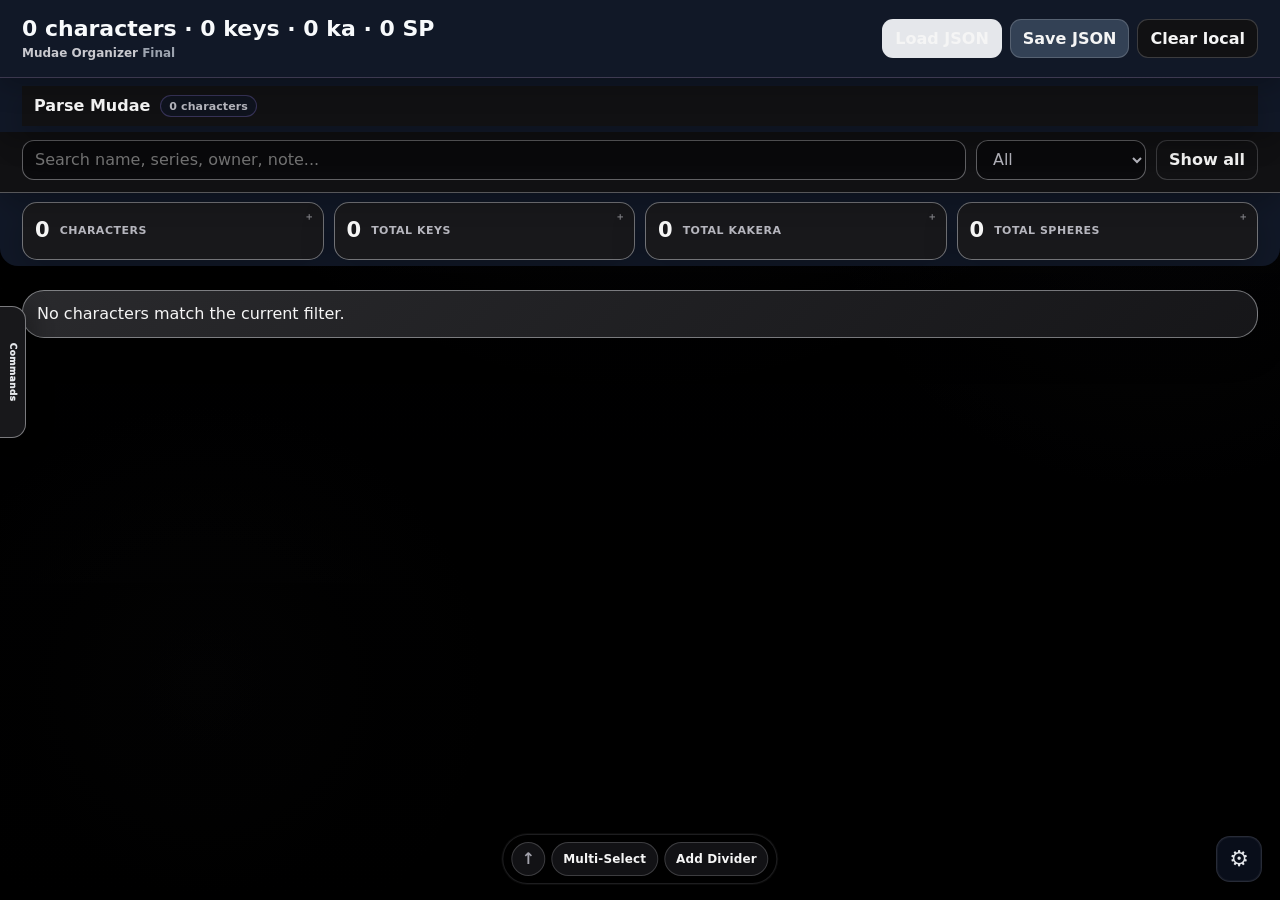
==== commit f41f6be1: "Add files via upload" ====
--- a/index.html
+++ b/index.html
@@ -1,38 +1,320 @@
-<!DOCTYPE html>
-
-<html lang="en"><head><meta charset="utf-8"/><meta content="width=device-width, initial-scale=1.0" name="viewport"/><meta content="no-referrer" name="referrer"/><meta content="This is a mudae organizer made with GPT-5.4" name="description"/><title>Kouno - Harem Organizer</title><link href="https://cdn.imgchest.com/files/a85edf0cdc88.png" rel="icon" type="image/png"/><link href="style.css" rel="stylesheet"/>
-</head><body class="series-panel-removed tools-panel-fixed"><div class="layout"><aside class="panel left-panel"><div class="left-tools-section" id="leftToolsSection"><div class="section" id="helpSection"><h2 class="section-head help-header-static">How to use</h2><div class="help-collapsible" id="helpContent"><ul class="help-list"><li><strong>1.</strong> Paste your:<br/>• <code>$mmis</code><br/>• <code>$mmsaty+ri-c+x+kom+</code><br/>• <code>$mmty+i-c+x+kom+</code><br/>• <code>$mmz!sm+</code> <span class="small-note">(Spheres)</span><br/>Or <strong>Load</strong> a Saved JSON</li><li><strong>2.</strong> Press <strong>Parse</strong>.</li><li><strong>3.</strong> Drag the cards to reorder your harem.</li><li><strong>4.</strong> Filter by name, owner, or roulette.</li><li><strong>5.</strong> Save your list with <strong>Save JSON.</strong></li></ul></div></div><div class="section"><h2>Export for $sm</h2><label class="toggle-row"><input checked="" id="nitroMode" type="checkbox"/> I have Nitro (4.000 charLimit)</label><label class="toggle-row" style="margin-top:10px"><input id="exportAliasToggle" type="checkbox"/> Show export alias fixes</label><div class="alias-panel hidden" id="exportAliasPanel"><label class="small-note" for="exportAliasInput" style="display:block">Manual fix for wrong exported names, one per line: original=exported.</label><textarea id="exportAliasInput" placeholder="tundra3=tundra_3" style="min-height:88px;margin-top:8px"></textarea></div><div class="order-output" id="orderOutput">Nothing loaded yet.</div></div></div><div class="secondary-toolbar sticky-save-load"><button class="btn btn-primary" id="saveBtn">Save JSON</button><button class="btn btn-ghost" id="loadBtn">Load JSON</button><input accept="application/json,.json" id="loadJsonInput" style="display:none" type="file"/></div></aside><main class="panel main-panel"><div class="section"><h1>Kouno - Harem Organizer</h1><p class="subtitle">This is a mudae organizer made with GPT-5.4. v14.4.26</p><textarea id="input" placeholder="Paste your full $mmis, $mmsaty+ri-c+x+kom+, $mmty+i-c+x+kom+ or $mmz!sm+ spheres here..."></textarea><div class="toolbar"><button class="btn btn-primary" id="parseBtn">Parse</button><label class="btn btn-secondary sync-mode-btn" for="syncModeCheckbox" id="syncModeLabel" tabindex="0"><input id="syncModeCheckbox" type="checkbox"/><span class="sync-label">↻ Sync Mode</span><span class="sync-desc" role="tooltip">Synchronize characters with other harems you have.</span></label><label class="sync-type-wrap" for="syncModeTypeSelect"><span class="sync-type-label">Type</span><select class="sync-type-select" id="syncModeTypeSelect"><option value="normal">Normal</option><option value="album">Album mode</option></select></label><button class="btn btn-secondary" id="demoBtn">Load demo</button><button class="btn btn-danger" id="clearBtn">Clear</button><div class="toolbar-right"><label class="toggle-chip btn btn-ghost" for="hideMissingToggle" id="hideMissingLabel" tabindex="0"><input id="hideMissingToggle" type="checkbox"/><span>Hide missing</span></label></div></div><div class="message" id="message"></div></div><div class="filters-grid"><div class="control"><label for="searchInput">Search</label><input id="searchInput" placeholder="Name, series, owner, or note..." type="text"/></div><div class="control"><label for="ownerFilter">Owner</label><select id="ownerFilter"><option value="">All</option></select></div><div class="control"><label for="rouletteFilter">Roulette</label><select id="rouletteFilter"><option value="">All</option><option value="$wa">$wa</option><option value="$ha">$ha</option><option value="$wg">$wg</option><option value="$hg">$hg</option></select></div></div><div class="compact-summary-panel"><div class="compact-summary-title"><span class="stat-value harem-name-fit compact-harem-name" id="haremName">-</span></div><div class="compact-summary-line"><div class="compact-stat"><span class="compact-label">Total Characters/Visible</span><span class="compact-value"><span id="totalCount">0</span> / <span id="visibleCount">0</span></span></div><div class="compact-stat"><span class="compact-label">Total Value</span><span class="compact-value" id="haremValue">0</span></div><div class="compact-stat"><span class="compact-label">Total Keys</span><span class="compact-value" id="totalKeys">0</span></div><div class="compact-stat compact-stat-spheres"><span class="compact-label">Total Spheres</span><span class="compact-value" id="totalSpheres">0</span></div><div class="compact-stat"><span class="compact-label">Waifus/Husbandos/Both</span><span class="compact-value" id="wahaCount">0 / 0</span></div></div><div aria-hidden="true" style="display:none!important"><span id="totalKakera">0</span><span id="wghgCount">0 / 0</span></div></div><section><div class="board-header"><div><h2>Harem board</h2><p class="board-subtitle">Image, name, owner, rank/kakera/keys, gender and roulette.</p></div></div><div class="board" id="board"></div></section><div class="footer">Made with GPT-5.4 Contact <strong>Kouno</strong> on Discord.</div></main></div><div class="floating-corner-btn-group" id="multiSelectBar"><div aria-label="Move toolbar" class="drag-handle" id="multiSelectDragHandle" role="button" tabindex="0" title="Move toolbar">⋮⋮</div><div class="multi-toolbar-search-wrap"><input class="multi-toolbar-search-input" id="floatingSearchInput" placeholder="Search..." type="text"/></div><button class="btn btn-ghost multi-select-btn" id="editCharBtn" title="Edit character">✎ Edit</button><button class="btn btn-ghost multi-select-btn" id="addDividerBtn" title="Add divider">Add divider</button><button class="btn btn-ghost multi-select-btn" id="multiSelectToggleBtn" title="Multi-select">Multi-select</button><button class="btn btn-ghost multi-select-btn" disabled="" hidden="" id="moveSelectedBtn" title="Move selected">Move (0)</button><button class="btn btn-ghost multi-select-btn" disabled="" hidden="" id="lockGroupSelectedBtn" title="Lock selected as group">🔓 Group (0)</button><button aria-label="Go up" class="btn btn-ghost multi-select-btn jump-inline-btn" id="jumpPageTopBtn" title="Go up">↑</button><button aria-label="Go down" class="btn btn-ghost multi-select-btn jump-inline-btn" id="jumpPageBottomBtn" title="Go down">↓</button><button aria-hidden="true" class="btn btn-danger multi-select-btn" disabled="" hidden="" id="clearSelectedBtn" style="display:none!important" tabindex="-1" title="Delete selected">Delete (0)</button></div><div aria-hidden="true" class="move-modal-overlay" id="moveModalOverlay"><div aria-labelledby="moveModalTitle" aria-modal="true" class="move-modal" role="dialog"><div class="move-modal-head"><div class="move-modal-title" id="moveModalTitle">Move character</div><div class="move-modal-subtitle" id="moveModalSubtitle">Select the new position.</div></div><div class="move-modal-body"><label class="move-modal-label" for="moveRankInput">New position</label><input class="move-modal-input" id="moveRankInput" min="1" step="1" type="number"/><div class="move-modal-help" id="moveModalHelp">Enter the target position.</div><div class="move-modal-actions"><button class="btn btn-ghost" id="moveCancelBtn" type="button">Cancel</button><button class="btn btn-primary" id="moveConfirmBtn" type="button">Move</button></div></div></div></div><div aria-hidden="true" class="move-modal-overlay" id="deleteModalOverlay"><div aria-labelledby="deleteModalTitle" aria-modal="true" class="move-modal delete-modal" role="dialog"><div class="move-modal-head"><div class="move-modal-title" id="deleteModalTitle">Delete selected characters</div><div class="move-modal-subtitle" id="deleteModalSubtitle">This action cannot be undone.</div></div><div class="move-modal-body"><div class="delete-warning-box"><div class="delete-warning-title">Warning</div><div class="move-modal-help delete-modal-help" id="deleteModalHelp">You are about to remove 0 characters from the harem.</div></div><div class="move-modal-actions"><button class="btn btn-ghost" id="deleteCancelBtn" type="button">Cancel</button><button class="btn btn-danger" id="deleteConfirmBtn" type="button">Delete</button></div></div></div></div><div aria-hidden="true" class="divider-modal-overlay" id="dividerModalOverlay"><div aria-labelledby="dividerModalTitle" aria-modal="true" class="divider-modal" role="dialog"><div class="divider-modal-header"><div class="divider-modal-title" id="dividerModalTitle">Add divider</div><div class="divider-modal-subtitle" id="dividerModalSubtitle">Create a visual separator for your harem.</div></div><div class="control"><label for="dividerLevelSelect">Divider type</label><select id="dividerLevelSelect"><option value="1">Divider</option><option value="2">Sub-divider</option></select></div><div class="control"><label for="dividerNameInput">Divider name</label><input id="dividerNameInput" maxlength="120" placeholder="Favorites, Top 100, Trade zone..." type="text"/></div><div class="control" id="dividerPositionControl"><label for="dividerInsertAfterInput">Insert after rank</label><input id="dividerInsertAfterInput" min="0" placeholder="0 (before #1)" step="1" type="number"/><div class="small-note">0 = before #1, 170 = between 170 and 171.</div></div><div class="control" id="dividerCharacterNotesControl" style="display:none"><label>Character note for all characters in this divider</label><div class="small-note">Write one note and it will be applied to every character inside this divider.</div><div id="dividerCharacterNotesList" style="display:grid;gap:10px;max-height:220px;overflow:auto;padding-right:4px"></div></div><div class="divider-modal-actions"><button class="btn btn-ghost" id="dividerModalCancelBtn" type="button">Cancel</button><button class="btn btn-primary" id="dividerModalConfirmBtn" type="button">Save</button></div></div></div><div aria-hidden="true" class="divider-modal-overlay" id="sortSectionModalOverlay"><div aria-labelledby="sortSectionModalTitle" aria-modal="true" class="divider-modal" role="dialog"><div class="divider-modal-header"><div class="divider-modal-title" id="sortSectionModalTitle">Sort section</div><div class="divider-modal-subtitle" id="sortSectionModalSubtitle">Choose how to sort the characters under this divider.</div></div><div class="control"><label for="sortSectionFieldSelect">Sort by</label><select id="sortSectionFieldSelect"><option value="name">ABC</option><option value="rank">Rank</option><option value="kakera">Kakera</option><option value="keys">Keys</option><option value="series">Series</option><option value="seriesTopRank">Series Top Rank</option></select></div><div class="control"><label for="sortSectionDirectionSelect">Direction</label><select id="sortSectionDirectionSelect"><option value="asc">Ascending</option><option value="desc">Descending</option></select></div><div class="control"><label for="sortSectionFieldSelect2">Then by</label><select id="sortSectionFieldSelect2"><option value="">None</option><option value="name">ABC</option><option value="rank">Rank</option><option value="kakera">Kakera</option><option value="keys">Keys</option><option value="series">Series</option></select></div><div class="control"><label for="sortSectionDirectionSelect2">Then direction</label><select id="sortSectionDirectionSelect2"><option value="asc">Ascending</option><option value="desc">Descending</option></select></div><div class="divider-modal-actions"><button class="btn btn-ghost" id="sortSectionCancelBtn" type="button">Cancel</button><button class="btn btn-primary" id="sortSectionConfirmBtn" type="button">Sort</button></div></div></div><button aria-label="Switch theme" class="btn btn-ghost floating-corner-btn theme-toggle" id="themeToggleBtn" title="Light mode" type="button">☀️</button><div aria-hidden="true" class="divider-modal-overlay" id="editCharModalOverlay"><div aria-labelledby="editCharModalTitle" aria-modal="true" class="edit-char-modal" role="dialog"><div class="divider-modal-header"><div class="divider-modal-title" id="editCharModalTitle">✎ Edit character</div><div class="divider-modal-subtitle" id="editCharModalSubtitle">Click ✎ Edit, then select a character from the board to edit its details.</div></div><div class="edit-char-modal-body"><div class="edit-char-form"><div class="control"><label for="editCharNameInput">Name</label><input id="editCharNameInput" maxlength="200" placeholder="Character name" type="text"/></div><div class="control"><label for="editCharSeriesInput">Series</label><input id="editCharSeriesInput" maxlength="200" placeholder="Series name" type="text"/></div><div class="control"><label for="editCharImageInput">Image URL</label><input id="editCharImageInput" placeholder="https://mudae.net/uploads/..." type="text"/></div><div class="edit-char-grid2"><div class="control"><label for="editCharKakeraInput">Kakera</label><input id="editCharKakeraInput" min="0" placeholder="0" step="1" type="number"/></div><div class="control"><label for="editCharKeysInput">Keys</label><input id="editCharKeysInput" min="0" placeholder="0" step="1" type="number"/></div></div><div class="edit-char-grid2"><div class="control"><label for="editCharOwnerInput">Owner</label><input id="editCharOwnerInput" maxlength="100" placeholder="kouno" type="text"/></div><div class="control"><label for="editCharRouletteInput">Roulette</label><input id="editCharRouletteInput" maxlength="50" placeholder="wa / wg / ha / hg" type="text"/></div></div><div class="edit-char-grid2"><div class="control"><label for="editCharGlobalRankInput">Global rank (Mudae)</label><input id="editCharGlobalRankInput" min="0" placeholder="0" step="1" type="number"/></div><div class="control"><label for="editCharColorInput">Card color</label><input id="editCharColorInput" type="color" value="#7c3aed"/></div></div><div class="control edit-char-note-control"><label for="editCharNoteInput">Note</label><input id="editCharNoteInput" maxlength="200" placeholder="Optional note..." type="text"/></div><div class="control edit-char-spheres-control"><label>Spheres</label><div class="spheres-cost" id="editCharSpheresCost">Total: 0 spheres</div><div class="spheres-grid" id="editCharSpheresGrid"><div class="sphere-control"><label for="editCharSphereP1">P1</label><select data-sphere-perk="1" id="editCharSphereP1"><option value="0">0</option><option value="1">200</option><option value="2">400</option><option value="3">600</option><option value="4">800</option><option value="5">1000</option><option value="6">2000</option></select></div><div class="sphere-control"><label for="editCharSphereP2">P2</label><select data-sphere-perk="2" id="editCharSphereP2"><option value="0">0</option><option value="1">200</option><option value="2">400</option><option value="3">600</option><option value="4">800</option><option value="5">1000</option><option value="6">2000</option></select></div><div class="sphere-control"><label for="editCharSphereP3">P3</label><select data-sphere-perk="3" id="editCharSphereP3"><option value="0">0</option><option value="1">200</option><option value="2">400</option><option value="3">600</option><option value="4">800</option><option value="5">1000</option><option value="6">2000</option></select></div><div class="sphere-control"><label for="editCharSphereP4">P4</label><select data-sphere-perk="4" id="editCharSphereP4"><option value="0">0</option><option value="1">200</option><option value="2">400</option><option value="3">600</option><option value="4">800</option><option value="5">1000</option><option value="6">2000</option></select></div><div class="sphere-control"><label for="editCharSphereP5">P5</label><select data-sphere-perk="5" id="editCharSphereP5"><option value="0">0</option><option value="1">200</option><option value="2">400</option><option value="3">600</option><option value="4">800</option><option value="5">1000</option><option value="6">2000</option></select></div><div class="sphere-control"><label for="editCharSphereP6">P6</label><select data-sphere-perk="6" id="editCharSphereP6"><option value="0">0</option><option value="1">1000</option></select></div><div class="sphere-control"><label for="editCharSphereP7">P7</label><select data-sphere-perk="7" id="editCharSphereP7"><option value="0">0</option><option value="1">1000</option></select></div><div class="sphere-control"><label for="editCharSphereP8">P8</label><select data-sphere-perk="8" id="editCharSphereP8"><option value="0">0</option><option value="1">1000</option></select></div><div class="sphere-control"><label for="editCharSphereP9">P9</label><select data-sphere-perk="9" id="editCharSphereP9"><option value="0">0</option><option value="1">1000</option></select></div><div class="sphere-control"><label for="editCharSphereP10">P10</label><select data-sphere-perk="10" id="editCharSphereP10"><option value="0">0</option><option value="1">1000</option></select></div></div><div class="spheres-actions"><button class="btn btn-secondary spheres-all-btn" id="editCharSpheresAllBtn" type="button">All spheres</button><button class="btn btn-ghost spheres-clear-btn" id="editCharSpheresClearBtn" type="button">Clear spheres</button></div></div></div><div class="edit-char-preview"><div class="edit-char-preview-label">Image preview</div><img alt="Character preview" id="editCharImagePreview" src="about:blank" style="display:none"/><div class="edit-char-preview-empty" id="editCharPreviewEmpty">No image</div></div></div><div class="divider-modal-actions sync-replace-actions"><button class="btn btn-primary" id="editCharConfirmBtn">Save changes</button><button class="btn btn-ghost" id="editCharCancelBtn">Cancel</button><button class="btn btn-danger" id="editCharDeleteBtn" type="button">Delete character</button></div></div></div><div aria-hidden="true" class="divider-modal-overlay" id="syncReplaceModalOverlay"><div aria-labelledby="syncReplaceModalTitle" aria-modal="true" class="edit-char-modal sync-replace-modal" role="dialog"><div class="divider-modal-header"><div class="divider-modal-title" id="syncReplaceModalTitle">⇄ Sync replacement</div><div class="divider-modal-subtitle" id="syncReplaceModalSubtitle">Choose whether a character from the new harem should inherit this exact position.</div></div><div class="sync-replace-body"><div class="sync-replace-picker"><label for="syncReplaceSearchInput">Find replacement in this series</label><input class="sync-replace-search" id="syncReplaceSearchInput" placeholder="Search by name or alias..." type="text"/><div class="sync-replace-results" id="syncReplaceResults"></div><div class="sync-replace-help"></div></div><div class="sync-replace-top"><div class="sync-replace-card"><div class="sync-replace-card-title">Current slot</div><div class="sync-replace-meta"><div class="sync-replace-line" id="syncReplaceOldName"></div><div class="sync-replace-line" id="syncReplaceOldSeries"></div></div><div class="sync-replace-preview"><img alt="Current character image" id="syncReplaceOldImage" src="about:blank"/><div class="sync-replace-empty" id="syncReplaceOldEmpty">No image</div></div></div><div class="sync-replace-card"><div class="sync-replace-card-title">Replacement candidate</div><div class="sync-replace-meta"><div class="sync-replace-line" id="syncReplaceNewName"></div><div class="sync-replace-line" id="syncReplaceNewSeries"></div></div><div class="sync-replace-preview"><img alt="Replacement character image" id="syncReplaceNewImage" src="about:blank"/><div class="sync-replace-empty" id="syncReplaceNewEmpty">No image</div></div></div></div><div class="sync-replace-options"><div class="sync-replace-card-title" style="margin-bottom:0">Image handling</div><label class="sync-replace-radio"><input checked="" id="syncReplaceKeepImage" name="syncReplaceImageMode" type="radio" value="keep"/><span class="sync-replace-radio-copy"><span class="sync-replace-radio-main">Keep current image</span><span class="sync-replace-radio-sub">Only replace the character data and alias, but keep the old image in this slot.</span></span></label><label class="sync-replace-radio"><input id="syncReplaceUseNewImage" name="syncReplaceImageMode" type="radio" value="new"/><span class="sync-replace-radio-copy"><span class="sync-replace-radio-main">Use new image</span><span class="sync-replace-radio-sub">Replace the image with the one from the new harem candidate.</span></span></label></div></div><div class="divider-modal-actions sync-replace-actions"><button class="btn btn-ghost" id="syncReplaceBackBtn">Back</button><button class="btn btn-ghost" id="syncReplaceSkipSeriesBtn">Skip series</button><button class="btn btn-ghost" id="syncReplaceCancelBtn">Skip</button><button class="btn btn-primary" id="syncReplaceConfirmBtn">Replace here</button></div></div></div><div aria-hidden="true" class="save-file-modal-overlay" id="saveFileModalOverlay"><div aria-labelledby="saveFileModalTitle" aria-modal="true" class="save-file-modal" role="dialog"><div class="save-file-modal-header"><div class="save-file-modal-title" id="saveFileModalTitle">Save JSON as</div><div class="save-file-modal-subtitle">Choose the file name before saving.</div></div><div class="control"><label for="saveFileNameInput">File name</label><input autocomplete="off" id="saveFileNameInput" maxlength="180" placeholder="my-harem.json" type="text"/></div><div class="small-note">The .json extension will be added automatically if needed.</div><div class="save-file-modal-actions"><button class="btn btn-ghost" id="saveFileCancelBtn">Cancel</button><button class="btn btn-primary" id="saveFileConfirmBtn">Save</button></div></div></div>
-<script id="embeddedDemoJson" type="application/json">{"input":"Yuki Shirakaba  💞 => kouno\nCatulus Syndrome :female:\nAnimanga roulette · 4,842:kakera: · :chaoskey:  (250)\nClaim Rank: #14,771\nLike Rank: #7,838\nYK-san (+6)\nhttps://mudae.net/uploads/2535151/IDPk2ne~Y027xSnTN.png\n\nRiko Ayano  💞 => kouno\nCatulus Syndrome :female:\nAnimanga roulette · 718:kakera: · :chaoskey:  (60)\nClaim Rank: #34,471\nLike Rank: #21,221\nAya (CS) (+1)\nhttps://mudae.net/uploads/6180384/Z741Th4~JaDhyh1Aw.png\n\nYuna (KB)  💞 => kouno\nKuma Kuma Kuma Bear :female:\nAnimanga roulette · 6,994:kakera: · :chaoskey:  (220)\nClaim Rank: #3,910\nLike Rank: #3,398\nBear-san (+8)\nhttps://mudae.net/uploads/6375477/IbSx-RM~JK1zcoY.png\n\nFina  💞 => kouno\nKuma Kuma Kuma Bear :female:\nAnimanga roulette · 757:kakera: · :chaoskey:  (64)\nClaim Rank: #26,878\nLike Rank: #21,641\nhttps://mudae.net/uploads/3597259/u8Y4ncq~yND28Qr.png\n\nUrushi Yaotome  💞 => kouno\nSoredemo Ayumu wa Yosetekuru :female:\nAnimanga roulette · 2,249:kakera: · :chaoskey:  (149)\nClaim Rank: #7,943\nLike Rank: #5,509\nShogi Queen (+5)\nArt: 山本崇一朗 (Sōichirō Yamamoto)\nhttps://mudae.net/uploads/4431815/royzCMD~JaPZbpqSS.png\n\nTsumiki Ogami  💞 => kouno\nOgami Tsumiki to Ki Nichijou. :female:\nAnimanga roulette · 445:kakera: · :chaoskey:  (37)\nClaim Rank: #13,552\nLike Rank: #13,102\nOgami Tsumiki\nArt: 森下みゆ (Miyu Morishita)\nhttps://mudae.net/uploads/1169458/HZZWJ-H~w7pjcow9pn7.png","state":{"haremName":"Manual entries","totalValue":16005,"counts":{"wa":6,"ha":0,"wg":0,"hg":0},"characters":[{"type":"divider","id":"id-1775409896600-1zj7sx6f","title":"Catulus Syndrome","level":1,"collapsed":false,"color":"#8b5cf6","note":""},{"id":"id-1775409849345-hr5vbu44","currentRank":2,"name":"Yuki Shirakaba","series":"Catulus Syndrome","image":"https://mudae.net/uploads/2535151/IDPk2ne~Y027xSnTN.png","globalRank":14771,"owner":"kouno","roulette":"$wa","kakera":4842},{"id":"id-1775409849345-vh0vkkwq","currentRank":3,"name":"Riko Ayano","series":"Catulus Syndrome","image":"https://mudae.net/uploads/6180384/Z741Th4~JaDhyh1Aw.png","globalRank":34471,"owner":"kouno","roulette":"$wa","kakera":718},{"type":"divider","id":"id-1775409906959-zran414n","title":"Kuma Bear","level":1,"collapsed":false,"color":"#8b5cf6","note":""},{"id":"id-1775409849345-e3dpts1s","currentRank":5,"name":"Yuna (KB)","series":"Kuma Kuma Kuma Bear","image":"https://mudae.net/uploads/6375477/IbSx-RM~JK1zcoY.png","globalRank":3910,"owner":"kouno","roulette":"$wa","kakera":6994},{"id":"id-1775409849345-qsumobb2","currentRank":6,"name":"Fina","series":"Kuma Kuma Kuma Bear","image":"https://mudae.net/uploads/3597259/u8Y4ncq~yND28Qr.png","globalRank":26878,"owner":"kouno","roulette":"$wa","kakera":757},{"type":"divider","id":"id-1775409923967-qdagbj76","title":"Favs","level":1,"collapsed":false,"color":"#8b5cf6","note":""},{"id":"id-1775409849345-h5xqo6fj","currentRank":8,"name":"Urushi Yaotome","series":"Soredemo Ayumu wa Yosetekuru","image":"https://mudae.net/uploads/4431815/royzCMD~JaPZbpqSS.png","globalRank":7943,"owner":"kouno","roulette":"$wa","kakera":2249},{"id":"id-1775409849345-d2qrnuil","currentRank":9,"name":"Tsumiki Ogami","series":"Ogami Tsumiki to Ki Nichijou.","image":"https://mudae.net/uploads/1169458/TtKDbhV~T3tKMwn.png","globalRank":13552,"owner":"kouno","roulette":"$wa","kakera":445,"color":"000000"}],"selectedSeries":[],"seriesPanelHidden":true,"helpHidden":true,"multiSelectMode":false,"selectedMoveIds":[],"syncMode":false,"exportAliasesText":"tundra3=tundra_3","persistentOrderMap":{"exact":{"catulus syndrome||yuki shirakaba@idpk2ne~y027xsntn.png":1,"catulus syndrome||riko ayano@z741th4~jadhyh1aw.png":2,"kuma kuma kuma bear||yuna (kb)@ibsx-rm~jk1zcoy.png":4,"kuma kuma kuma bear||fina@u8y4ncq~ynd28qr.png":5,"soredemo ayumu wa yosetekuru||urushi yaotome@royzcmd~japzbpqss.png":7,"ogami tsumiki to ki nichijou.||tsumiki ogami@ttkdbhv~t3tkmwn.png":8},"byName":{"yuki shirakaba":1,"riko ayano":2,"yuna (kb)":4,"fina":5,"urushi yaotome":7,"tsumiki ogami":8}},"orderBaselineIds":["id-1775409849345-hr5vbu44","id-1775409849345-vh0vkkwq","id-1775409849345-e3dpts1s","id-1775409849345-qsumobb2","id-1775409849345-h5xqo6fj","id-1775409849345-d2qrnuil"]},"meta":{"format":"mhp-save","version":2,"minified":true}}</script>
-<div aria-hidden="true" class="json-drop-overlay" id="jsonDropOverlay"><div class="json-drop-box"><div class="json-drop-title">Drop JSON to load</div><div class="json-drop-subtitle">Release your saved harem JSON anywhere on the page.</div></div></div>
-<script>
-(function(){
-  function applySeriesNameBubbles(root=document){
-    const nodes = root.querySelectorAll('.series-pill[title], .series-line-name[title]');
-    nodes.forEach((el)=>{
-      const full = (el.getAttribute('data-full-name') || el.getAttribute('title') || el.textContent || '').trim();
-      if (!full) return;
-      el.setAttribute('data-full-name', full);
-      el.removeAttribute('title');
-      if (!el.hasAttribute('tabindex')) el.setAttribute('tabindex', '0');
-    });
-  }
-
-  function boot(){
-    applySeriesNameBubbles(document);
-  }
-
-  if (document.readyState === 'loading') {
-    document.addEventListener('DOMContentLoaded', boot, { once:true });
-  } else {
-    boot();
-  }
+<!doctype html><html lang="en"><head><script>
+document.documentElement.classList.add("mhp-booting");
+</script><meta charset="utf-8"><meta name="viewport" content="width=device-width,initial-scale=1"><title>Mudae Harem Organizer Final</title><link rel="icon" type="image/png" sizes="64x64" href="assets/icons/app/favicon.png?v=674"><link rel="shortcut icon" type="image/png" href="assets/icons/app/favicon.png?v=674"><link rel="apple-touch-icon" href="assets/icons/app/favicon.png?v=674"><script>
+// Prefer the local PNG favicon. The runtime query avoids stale browser cache
+// when assets/icons/app/favicon.png is replaced locally.
+(() => {
+const href = 'assets/icons/app/favicon.png?v=' + Date.now();
+for (const link of document.querySelectorAll('link[rel~="icon"], link[rel="shortcut icon"], link[rel="apple-touch-icon"]')) {
+link.setAttribute('href', href);
+}
 })();
-</script>
-<script src="js/core.js"></script>
-<script src="js/parser-actions.js"></script>
-<script src="js/move-selection.js"></script>
-<script src="js/ui-patches.js"></script>
-<script src="js/board-system.js"></script>
-<script src="js/character-edit.js"></script>
-<script src="js/lock-group.js"></script>
-</body></html>
+</script><link rel="stylesheet" href="css/core/base.css"><link rel="stylesheet" href="css/core/background.css"><link rel="stylesheet" href="css/core/themes.css"><link rel="stylesheet" href="css/core/promoted-ui.css"><link rel="stylesheet" href="css/board/layout.css"><link rel="stylesheet" href="css/cards/cards.css"><link rel="stylesheet" href="css/board/dividers.css"><link rel="stylesheet" href="css/edit-gallery/modals.css"><link rel="stylesheet" href="css/edit-gallery/gallery.css"><link rel="stylesheet" href="css/settings/settings.css"><link rel="stylesheet" href="css/legacy/legacy-patches.css"><link rel="stylesheet" href="css/settings/graphics-promoted.css"><link rel="stylesheet" href="css/edit-gallery/edit-gallery-promoted.css"><link rel="stylesheet" href="css/move/move-character-promoted.css"><link rel="stylesheet" href="css/core/loading.css"><link rel="stylesheet" href="css/floating/floating.css"><link rel="stylesheet" href="css/exports/exports.css"><link rel="stylesheet" href="css/group/group-menu-promoted.css"><link rel="stylesheet" href="css/json/save-clear-promoted.css"><link rel="stylesheet" href="css/settings/settings-promoted.css"><link rel="stylesheet" href="css/core/topbar-stability.css"><link rel="stylesheet" href="css/core/theme-parity-sync.css"><link rel="stylesheet" href="css/core/default-black-parity.css"><link rel="stylesheet" href="css/core/edit-actions-danger-parity.css"><link rel="stylesheet" href="css/core/final-polish.css"></head><body class="mhp-promoted-graphics mhp-promoted-edit-gallery mhp-promoted-move-character mhp-promoted-group-menu mhp-promoted-save-clear mhp-promoted-settings"><div id="mhpPageBackground" class="mhp-page-background" aria-hidden="true"><div class="mhp-page-background-base"></div><div class="mhp-page-background-image"></div><div class="mhp-page-background-tint"></div></div><div id="mhpBootLoader" class="mhp-loader-overlay mhp-boot-loader" role="status" aria-live="polite"><div class="mhp-loader-card mhp-boot-loader-card"><div class="mhp-loader-asset-slot mhp-boot-loader-asset-slot" aria-hidden="true"><img
+class="mhp-loader-img mhp-boot-loader-img"
+src="assets/loaders/loading-harem.gif"
+data-fallbacks=""
+alt=""
+></div><div class="mhp-loader-title mhp-boot-loader-title">Loading harem...</div><div class="mhp-loader-subtitle mhp-boot-loader-subtitle">Preparing your collection</div><div class="mhp-loader-data mhp-boot-loader-data" aria-live="polite">Characters: — · Size: —</div><div class="mhp-loader-bar mhp-boot-loader-bar" aria-hidden="true"><span></span></div></div></div><div id="jsonDropOverlay" class="mhp-json-drop-overlay" hidden aria-hidden="true"><div class="mhp-json-drop-card"><div class="mhp-json-drop-title">Drop JSON to load harem</div><div class="mhp-json-drop-subtitle">Release your .json backup anywhere on the page.</div></div></div><header class="topbar"><div class="topbar-title-group"><h1 id="haremTitle" class="topbar-main-title">Load an old JSON export to begin.</h1><p class="topbar-version">Mudae Organizer <span>Final</span></p></div><div class="top-actions"><label class="btn btn-primary file-btn import-json-btn" title="Load a JSON backup or legacy export">
+Load JSON
+<input id="jsonFileInput" type="file" accept=".json,application/json"></label><button id="exportJsonBtn" class="btn btn-secondary save-json-btn" type="button" title="Choose a filename and save a JSON backup">Save JSON</button><button id="clearLocalBtn" class="btn btn-ghost" type="button">Clear local</button></div></header><div class="parser-panel" id="parserPanel"><details id="parserDetails"><summary>Parse Mudae <span id="parserCount" class="parser-count" aria-live="polite">0 characters</span></summary><div class="parser-command-hints" role="group" aria-label="Supported Mudae commands"><span class="parser-command-label">Supported commands</span><button class="parser-command-chip" type="button" data-copy-command="$mmis" title="Copy $mmis"><span class="parser-command-code">$mmis</span><span class="parser-command-description">Visual harem scan with images.</span></button><button class="parser-command-chip" type="button" data-copy-command="$mmsaty+ri-c+x+kom+" title="Copy $mmsaty+ri-c+x+kom+"><span class="parser-command-code">$mmsaty+ri-c+x+kom+</span><span class="parser-command-description">Full harem import with series, ranks, kakera, keys, owner and notes.</span></button><button class="parser-command-chip" type="button" data-copy-command="$mmty+i-c+x+kom+" title="Copy $mmty+i-c+x+kom+"><span class="parser-command-code">$mmty+i-c+x+kom+</span><span class="parser-command-description">Targeted import for a few characters, avoiding a huge full export.</span></button><button class="parser-command-chip" type="button" data-copy-command="$mmz!sm+" title="Copy $mmz!sm+ (Spheres)"><span class="parser-command-code">$mmz!sm+ <em>Spheres</em></span><span class="parser-command-description">Sphere perks and invested SP.</span></button><button id="loadDemoBoardBtn" class="parser-command-chip parser-demo-btn" type="button" title="Load the included demo board JSON"><span class="parser-command-code">Demo board</span><span class="parser-command-description">Load sample JSON.</span></button></div><div class="parser-body"><textarea id="parserInput" class="parser-input" placeholder="Paste $mm / $mms / manual Mudae text here..." autocomplete="off" spellcheck="false"></textarea><div class="parser-actions"><button id="parseAppendBtn" class="btn btn-primary" type="button">Parse</button><button id="parseReplaceBtn" class="btn btn-danger" type="button">Replace board</button><button id="clearParserBtn" class="btn btn-ghost" type="button">Clear</button></div><p id="parserStatus" class="parser-status">Ready.</p></div></details></div><div class="toolbar"><div class="search-box"><input id="searchInput" class="search-input" type="text" placeholder="Search name, series, owner, note..." autocomplete="off" spellcheck="false"><button id="clearSearchBtn" class="search-clear-btn" type="button" title="Clear search" aria-label="Clear search">×</button></div><select id="filterTypeSelect" class="select-input"><option value="all">All</option><optgroup label="Mudae tags"><option value="wa">$wa</option><option value="ha">$ha</option><option value="wg">$wg</option><option value="hg">$hg</option></optgroup><optgroup label="Gender"><option value="gender:waifu">♀️ Waifu</option><option value="gender:husbando">♂️ Husbando</option><option value="gender:both">⚧️ Both</option></optgroup><optgroup label="Roulette type"><option value="world:animanga">🎴 Animanga</option><option value="world:game">🎮 Game</option><option value="world:both">🔀 Both</option></optgroup><optgroup label="Other"><option value="gallery">Has gallery</option><option value="noimage">No real image</option></optgroup></select><button id="restoreAllBtn" class="btn btn-ghost" type="button">Show all</button></div><div id="floatingBar" class="floating-bar floating-bar-slim is-floating-active"><div class="mhp-floating-shell floating-bar-inner"><div id="floatingActionBtns" class="mhp-floating-actions floating-action-btns"><button id="floatingBackTopBtn" class="mhp-floating-btn mhp-floating-icon-btn floating-back-btn" type="button" title="Back to top">↑</button><button id="floatingMultiSelectBtn" class="mhp-floating-btn floating-action-btn floating-normal-action" type="button" title="Toggle multi-select">Multi-Select</button><button id="floatingMoveSelectedBtn" class="mhp-floating-btn floating-action-btn floating-multi-only" type="button" title="Choose destination for selected cards" hidden>Move selected</button><button id="floatingCreateGroupBtn" class="mhp-floating-btn floating-action-btn floating-multi-only" type="button" title="Create a group from selected cards" hidden>Create Group</button><button id="floatingClearMultiSelectBtn" class="mhp-floating-btn floating-action-btn floating-multi-only" type="button" title="Clear selected cards" hidden>Clear</button><button id="floatingAddDividerBtn" class="mhp-floating-btn floating-action-btn floating-normal-action" type="button" title="Add divider or sub-divider">Add Divider</button></div><div class="mhp-floating-search floating-search-box"><input id="floatingSearchInput" class="mhp-floating-input floating-search-input" placeholder="Search while browsing..." autocomplete="off" spellcheck="false"><button id="floatingClearSearchBtn" class="mhp-floating-btn mhp-floating-icon-btn floating-search-clear-btn" type="button" title="Clear floating search" aria-label="Clear floating search" hidden>×</button></div></div></div><div class="stats" id="statsBar"><div class="character-stat-card"><strong id="totalCharactersStat">0</strong><span>Characters</span><div id="genderBreakdown" class="mini-breakdown gender-breakdown"></div><div id="rouletteBreakdown" class="mini-breakdown roulette-breakdown"></div></div><div class="key-stat-card stat-card-rich"><strong id="totalKeysStat">0</strong><span>Total Keys</span><div id="keyBreakdown" class="key-breakdown"></div></div><div class="kakera-stat-card stat-card-rich"><strong id="totalKakeraStat">0</strong><span>Total Kakera</span><div id="kakeraBreakdown" class="stat-detail-box kakera-detail-box"></div></div><div class="sphere-stat-card stat-card-rich"><strong id="totalSpheresStat">0</strong><span>Total Spheres</span><div id="sphereBreakdown" class="stat-detail-box sphere-detail-box"></div></div></div><main id="board" class="board"></main><div id="editOverlay" class="edit-overlay" aria-hidden="true"><section id="editModal" class="edit-modal" role="dialog" aria-modal="true" aria-labelledby="editTitle"><header class="edit-head"><div><h2 id="editTitle">Edit Character</h2><p id="editSubtitle">Clean rebuild editor.</p></div><button id="editCloseBtn" class="btn btn-ghost icon-btn" type="button" aria-label="Close edit">×</button></header><div id="editBody" class="edit-body"><form id="editForm" class="edit-form"><input id="editIdInput" type="hidden"><div class="field-grid two"><label>Name <input id="editNameInput" type="text"></label><label>Series <input id="editSeriesInput" type="text"></label></div><label>Image URL <input id="editImageInput" type="text"></label><div class="field-grid three"><label>Rank <input id="editRankInput" type="number"></label><label>Kakera <input id="editKakeraInput" type="number"></label><label>Keys <input id="editKeysInput" type="number"></label></div><div class="field-grid two"><label>Owner <input id="editOwnerInput" type="text"></label><label>Roulette <input id="editRouletteInput" type="text"></label></div><div class="field-grid two edit-color-note-row"><div class="embed-color-field"><span class="field-label-text">Embed color</span><div class="embed-color-control"><button id="editColorPreviewBtn" class="embed-color-preview-btn" type="button" title="Open color palette"><span id="editColorPreviewSwatch" class="embed-color-preview-swatch"></span><span id="editColorPreviewText" class="embed-color-preview-text">#8B5CF6</span></button><input id="editColorInput" class="embed-color-hex-input" type="text" inputmode="text" maxlength="7" spellcheck="false" placeholder="#8B5CF6"></div><div id="editColorPalettePanel" class="embed-color-palette-panel" hidden><div class="embed-color-palette-head"><div><span>Custom palette</span><small>Write HEX or choose a swatch</small></div><button id="editColorPaletteCloseBtn" class="embed-color-palette-close" type="button" aria-label="Close color palette">×</button></div><div id="editColorPaletteGrid" class="embed-color-palette-grid" role="listbox" aria-label="Embed color swatches"></div></div></div><label class="edit-note-field">Note <textarea id="editNoteInput" rows="2"></textarea></label></div><details class="spheres-box edit-spheres-panel edit-spheres-collapsible"><summary><span>Spheres</span><small id="spheresSummary">No spheres</small></summary><div id="spheresGrid" class="spheres-grid"></div><div class="spheres-actions"><button id="spheresAllBtn" class="btn btn-secondary" type="button">All spheres</button><button id="spheresClearBtn" class="btn btn-ghost" type="button">Clear spheres</button></div></details></form><aside class="edit-preview-column"><div class="preview-box"><img id="editPreviewImg" alt="Preview" src="[data-uri]"></div><div class="mudae-preview-actions"><button id="mudaeSearchBtn" class="btn btn-secondary" type="button">Search Mudae</button><button id="galleryToggleBtn" class="btn btn-ghost icon-btn" type="button" aria-expanded="false" title="Toggle gallery">›</button></div></aside></div><footer class="edit-actions edit-actions-split edit-actions-modal-footer"><div class="edit-actions-left"><button id="cancelEditBtn" class="btn btn-ghost" type="button">Cancel</button></div><div class="edit-actions-right"><button class="btn btn-danger edit-delete-character-btn" id="deleteEditCharacterBtn" type="button">Delete Character</button><button id="saveEditBtn" class="btn btn-primary" type="button">Save</button></div></footer></section></div><aside id="galleryPanel" class="gallery-panel" hidden><header class="gallery-head"><div><h2>Mudae images</h2><p id="galleryStatus">Gallery ready.</p></div><button id="galleryCloseBtn" class="btn btn-ghost icon-btn" type="button" aria-label="Close gallery">×</button></header><div id="galleryGrid" class="gallery-grid mhp-gallery-ratio-grid"></div><footer class="gallery-bottom"><div class="gallery-actions"><button id="loadPastedBtn" class="btn btn-secondary" type="button">Parse pasted links</button><button id="galleryMatchedOnlyBtn" class="btn btn-ghost" type="button" aria-pressed="false" title="Show only images marked as match">Matched only</button><button id="galleryUseMatchedBtn" class="btn btn-ghost" type="button" title="Select the first matched image">Use match</button><button id="clearGalleryBtn" class="btn btn-ghost" type="button">Clear</button></div><details id="galleryPasteDetails" class="gallery-paste-details"><summary>Show pasted links</summary><textarea id="galleryPasteInput" class="gallery-paste" placeholder="Paste Mudae image URLs here, one per line..."></textarea></details></footer></aside><template id="cardTemplate"><article class="char-card"><header class="card-head"><div class="card-head-row"><span class="card-position"></span><span class="card-owner"></span></div><span class="card-series"></span></header><div class="image-wrap"><img class="char-img" loading="lazy" alt=""><span class="sphere-badge" hidden></span><span class="gallery-badge" hidden>Gallery</span><button class="card-edit-btn" type="button" title="Edit character">Edit</button></div><h3 class="char-name"></h3><div class="card-type-row"><span class="type-badge gender-badge"></span><span class="type-badge roulette-badge"></span></div><div class="card-stats-row"><span class="stat-pill rank-pill"></span><span class="stat-pill kakera-pill"></span><span class="stat-pill keys-pill"></span></div><p class="card-note" hidden></p></article></template><template id="dividerTemplate"><section class="divider-row"><span class="divider-level"></span><strong class="divider-title"></strong><span class="divider-note"></span></section></template><div id="appLoadingOverlay" class="mhp-loader-overlay app-loading-overlay" hidden><div class="mhp-loader-card app-loading-card"><div class="mhp-loader-asset-slot app-loading-asset-slot" aria-hidden="true"><img
+class="mhp-loader-img app-loading-asset-img"
+src="assets/loaders/loading-harem.gif"
+data-fallbacks=""
+alt=""
+></div><div class="mhp-loader-copy app-loading-copy"><strong id="appLoadingTitle" class="mhp-loader-title">Loading harem...</strong><span id="appLoadingDetail" class="mhp-loader-subtitle">Preparing characters and images.</span><span id="appLoadingData" class="mhp-loader-data" aria-live="polite">Characters: — · Size: —</span></div><div class="mhp-loader-bar app-loading-bar" aria-hidden="true"><span></span></div></div></div><script>
+(() => {
+const loaderBust = String(Date.now());
+window.__MHP_LOADER_CACHE_BUST = loaderBust;
+const bustLoaderUrl = (url) => {
+const clean = String(url || '').trim();
+if (!clean || clean.startsWith('data:') || clean.includes('mhp_loader_v=')) return clean;
+const sep = clean.includes('?') ? '&' : '?';
+return `${clean}${sep}mhp_loader_v=${encodeURIComponent(loaderBust)}`;
+};
+const wireFallback = (img) => {
+if (!img || img.dataset.mhpFallbackReady === '1') return;
+img.dataset.mhpFallbackReady = '1';
+if (img.matches('.mhp-loader-img')) {
+img.dataset.fallbacks = String(img.dataset.fallbacks || '')
+.split('|')
+.filter(Boolean)
+.map(bustLoaderUrl)
+.join('|');
+const bustedSrc = bustLoaderUrl(img.getAttribute('src') || '');
+if (bustedSrc) img.src = bustedSrc;
+}
+img.addEventListener('load', () => {
+img.hidden = false;
+img.closest('.mhp-loader-asset-slot, .app-loading-asset-slot, .mhp-boot-loader-asset-slot')?.classList.remove('is-missing');
+});
+img.addEventListener('error', () => {
+const fallbacks = String(img.dataset.fallbacks || '').split('|').filter(Boolean);
+const index = Number(img.dataset.fallbackIndex || '0');
+if (index < fallbacks.length) {
+img.dataset.fallbackIndex = String(index + 1);
+img.hidden = false;
+img.closest('.mhp-loader-asset-slot, .app-loading-asset-slot, .mhp-boot-loader-asset-slot')?.classList.remove('is-missing');
+img.src = fallbacks[index];
+return;
+}
+img.hidden = true;
+img.closest('.mhp-loader-asset-slot, .app-loading-asset-slot, .mhp-boot-loader-asset-slot')?.classList.add('is-missing');
+});
+};
+document.querySelectorAll('img[data-fallbacks]').forEach(wireFallback);
+window.MHPWireAssetFallbacks = () => document.querySelectorAll('img[data-fallbacks]').forEach(wireFallback);
+window.MHPResetLoaderAssetFallback = (img) => {
+if (!img) return;
+img.dataset.fallbackIndex = '0';
+img.hidden = false;
+img.removeAttribute('hidden');
+img.closest('.mhp-loader-asset-slot, .app-loading-asset-slot, .mhp-boot-loader-asset-slot')?.classList.remove('is-missing');
+};
+})();
+</script><div id="forceLoadProgressPanel" class="force-load-progress-overlay" hidden><div class="force-load-progress-card"><div class="force-load-progress-head"><strong>Image preload</strong></div><div id="forceLoadProgressText" class="force-load-progress-text">Preparing card image queue...</div><div id="forceLoadPreviewGrid" class="force-load-preview-grid" role="group" aria-label="Images currently loading"></div><button id="forceLoadCancelBtn" class="force-load-cancel-btn" type="button">Cancel</button></div></div><div id="settingsDock" class="settings-dock"><button id="settingsGearBtn" class="settings-gear-btn" type="button" title="Settings" aria-label="Settings" aria-expanded="false">⚙️</button><div id="settingsPanel" class="settings-panel" hidden><div class="settings-panel-head"><span class="settings-title">Settings</span><button id="graphicsSettingsBtn" class="settings-section-btn" type="button" aria-expanded="false">Graphics</button></div><div class="settings-toggle-row"><div class="settings-toggle-copy"><strong>Performance Mode</strong><span>Optimized rendering, GIF control and offscreen savings.</span></div><button id="performanceToggleBtn" class="settings-toggle-btn" type="button">ON</button></div><div id="graphicsSettingsBackdrop" class="settings-graphics-backdrop" hidden></div><div id="graphicsSettingsPanel" class="settings-graphics-panel" role="dialog" aria-modal="true" aria-labelledby="graphicsSettingsTitle" hidden><header class="settings-graphics-head"><div><span id="graphicsSettingsTitle" class="settings-section-label">Graphics settings</span><p>Background, layout and visual style.</p></div><button id="graphicsSettingsCloseBtn" class="settings-modal-close" type="button" aria-label="Close graphics settings">×</button></header><div class="settings-inline-pair graphics-density-pair"><div class="settings-toggle-row visible-cards-row"><div class="settings-toggle-copy"><strong>Visible cards</strong><span>Limit how many cards are mounted at once.</span></div><select id="visibleCardLimitSelect" class="settings-select"><option value="150">150</option><option value="300">300</option><option value="600">600</option><option value="900">900</option><option value="1200">1200</option><option value="0">Unlimited</option></select></div><div class="settings-toggle-row board-columns-row"><div class="settings-toggle-copy"><strong>Characters per row</strong><span>Choose how many character cards are shown per row.</span></div><select id="boardColumnsSelect" class="settings-select"><option value="0">Auto</option><option value="6">6</option><option value="7">7</option><option value="8">8</option><option value="9">9</option><option value="10">10</option></select></div></div><div class="settings-inline-pair graphics-style-pair"><div class="settings-action-row visual-mode-row"><div class="settings-toggle-copy"><strong>Visual mode</strong><span>Minimalist uses flat panels. Glass uses transparent panels.</span></div><div class="visual-mode-toggle" role="group" aria-label="Visual mode"><button id="minimalistModeBtn" class="visual-mode-btn is-active" type="button" data-visual-mode="minimalist" aria-pressed="true">Minimalist</button><button id="glassModeBtn" class="visual-mode-btn" type="button" data-visual-mode="glass" aria-pressed="false">Glass</button></div></div><div class="settings-action-row settings-theme-preset-row"><div class="settings-toggle-copy"><strong>Theme preset</strong><span>Choose the built-in tint used by the page background.</span></div><div class="settings-preset-buttons" role="group" aria-label="Theme presets"><button class="settings-preset-btn" type="button" data-bg-preset="default">Default</button><button class="settings-preset-btn" type="button" data-bg-preset="purple">Soft Purple</button><button class="settings-preset-btn" type="button" data-bg-preset="blue">Blue Night</button></div></div></div><div class="settings-action-row settings-background-row"><div class="settings-toggle-copy"><strong>Page background</strong><span>Use a direct image URL or upload one from your PC. Great for Imgur or ImgChest direct image links.</span></div><div class="settings-background-status"><span id="backgroundPreviewThumb" class="settings-background-preview" aria-hidden="true"></span><div class="settings-background-copy"><strong id="backgroundStatusText">Default background</strong><span id="backgroundStatusHint">Soft built-in gradient.</span></div></div><div class="settings-background-url-row"><input id="backgroundUrlInput" class="settings-text-input" type="url" placeholder="https://i.imgur.com/example.jpg" spellcheck="false"><button id="applyBackgroundUrlBtn" class="settings-action-btn" type="button">Apply URL</button></div><div class="settings-background-tuning"><div class="settings-range-field"><span>Opacity</span><div class="settings-range-control"><input id="backgroundOpacityInput" class="settings-range-input" type="range" min="0" max="100" step="1" value="35" list="backgroundPercentMarks"><input id="backgroundOpacityNumberInput" class="settings-number-input" type="number" min="0" max="100" step="1" value="35" aria-label="Background opacity percent"><span class="settings-number-suffix">%</span></div></div><div class="settings-range-field"><span>Blur</span><div class="settings-range-control"><input id="backgroundBlurInput" class="settings-range-input" type="range" min="0" max="100" step="1" value="0" list="backgroundPercentMarks"><input id="backgroundBlurNumberInput" class="settings-number-input" type="number" min="0" max="100" step="1" value="0" aria-label="Background blur percent"><span class="settings-number-suffix">%</span></div></div><datalist id="backgroundPercentMarks"><option value="0" label="0%"></option><option value="25" label="25%"></option><option value="50" label="50%"></option><option value="75" label="75%"></option><option value="100" label="100%"></option></datalist></div><div class="settings-action-buttons settings-background-action-buttons" role="group" aria-label="Background image actions"><label class="settings-action-btn settings-file-btn" title="Upload a background image from your PC">
+Upload image
+<input id="backgroundFileInput" type="file" accept="image/*"></label><button id="removeCustomBackgroundBtn" class="settings-action-btn" type="button" title="Remove the custom URL/uploaded image and restore the selected background preset">Restore background</button><button id="clearBackgroundBtn" class="settings-action-btn" type="button" title="Reset background image, preset, opacity and blur">Use default</button></div></div><div class="settings-action-row settings-glass-row"><div class="settings-toggle-copy"><strong>Transparent UI</strong><span>Adjust how much the background shows through cards and panels.</span></div><button id="glassToggleBtn" class="settings-toggle-btn" type="button">ON</button><div class="settings-background-tuning settings-glass-tuning"><div class="settings-range-field"><span>Panel transparency</span><div class="settings-range-control"><input id="glassTransparencyInput" class="settings-range-input" type="range" min="0" max="100" step="1" value="35" list="backgroundPercentMarks"><input id="glassTransparencyNumberInput" class="settings-number-input" type="number" min="0" max="100" step="1" value="35" aria-label="Panel transparency percent"><span class="settings-number-suffix">%</span></div></div><div class="settings-range-field"><span>Menu transparency</span><div class="settings-range-control"><input id="cardsTransparencyInput" class="settings-range-input" type="range" min="0" max="100" step="1" value="20" list="backgroundPercentMarks"><input id="cardsTransparencyNumberInput" class="settings-number-input" type="number" min="0" max="100" step="1" value="20" aria-label="Menu transparency percent"><span class="settings-number-suffix">%</span></div></div><div class="settings-glass-reset-row"><button id="restoreTransparencyDefaultsBtn" class="settings-action-btn" type="button">Restore transparency defaults</button><small>Default: panels 35% · menus 20%.</small></div></div></div></div><div class="settings-action-row"><div class="settings-toggle-copy"><strong>Images</strong><span id="failedImagesStatus">Image helper ready · Failed: 0</span></div><div class="settings-action-buttons"><button id="forceLoadVisibleImagesBtn" class="settings-action-btn" type="button">Load visible</button><button id="forceLoadAllImagesBtn" class="settings-action-btn" type="button">Preload card images</button><button id="retryFailedImagesBtn" class="settings-action-btn" type="button">Retry failed</button><button id="clearFailedImagesBtn" class="settings-action-btn" type="button">Clear failed</button></div></div></div></div><script src="js/core/model.js"></script><script src="js/parser/parser.js"></script><script src="js/core/storage.js"></script><script src="js/dialog-utils.js"></script><script src="js/core/json-io.js"></script><script src="js/board/group-utils.js"></script><script src="js/board/search-session.js"></script><script src="js/board/move-utils.js"></script><script src="js/core/performance.js"></script><script src="js/cards/cards.js"></script><script src="js/cards/image-loader-minimal.js"></script><script src="js/cards/gif-control.js"></script><script src="js/board/board-controller.js"></script><script src="js/board/dividers.js"></script><script src="js/exports/export-utils.js"></script><script src="js/exports/exports.js"></script><script src="js/edit-gallery/gallery-utils.js"></script><script src="js/app.js"></script><script src="js/edit-gallery/edit-gallery-manager.js"></script><script src="js/edit-gallery/edit-gallery-promoted-bridge.js"></script><script src="js/move/move-character-promoted-bridge.js"></script><script src="js/group/group-menu-promoted-bridge.js"></script><script src="js/json/save-clear-promoted-bridge.js"></script><script src="js/core/rebuild-api.js"></script><script src="js/settings/graphics-settings.js"></script><script src="js/settings/settings.js"></script><script src="js/settings/graphics-promoted-bridge.js"></script><script src="js/settings/hibernation-manager.js"></script><script src="js/floating/floating-utils.js"></script><script src="js/floating/floating-bar.js"></script><script src="js/floating/shortcuts.js"></script><script>
+(() => {
+const copyText = async (text) => {
+if (navigator.clipboard?.writeText) {
+await navigator.clipboard.writeText(text);
+return;
+}
+const input = document.createElement('textarea');
+input.value = text;
+input.setAttribute('readonly', '');
+input.style.position = 'fixed';
+input.style.opacity = '0';
+document.body.appendChild(input);
+input.select();
+document.execCommand('copy');
+input.remove();
+};
+document.addEventListener('click', async (event) => {
+const button = event.target.closest?.('[data-copy-command]');
+if (!button) return;
+event.preventDefault();
+event.stopPropagation();
+const command = button.dataset.copyCommand || '';
+if (!command) return;
+try {
+await copyText(command);
+button.classList.add('copied');
+const status = document.getElementById('parserStatus');
+if (status) status.textContent = `Copied ${command}`;
+setTimeout(() => button.classList.remove('copied'), 900);
+} catch (error) {
+console.error('Could not copy command:', error);
+const status = document.getElementById('parserStatus');
+if (status) status.textContent = `Could not copy ${command}`;
+}
+});
+})();
+</script><script id="demoBoardJson" type="application/json">
+{
+"state": {
+"haremName": "Manual entries",
+"totalValue": 16005,
+"counts": {
+"wa": 6,
+"ha": 0,
+"wg": 0,
+"hg": 0
+},
+"characters": [
+{
+"type": "divider",
+"id": "id-1775409896600-1zj7sx6f",
+"title": "Besto",
+"level": 1,
+"color": "#8b5cf6"
+},
+{
+"type": "divider",
+"id": "id-1780622720547-1n66p720",
+"title": "Catulus",
+"level": 2,
+"color": "#38BDF8"
+},
+{
+"id": "id-1775409849345-hr5vbu44",
+"color": "#8B5CF6",
+"currentRank": 2,
+"name": "Yuki Shirakaba",
+"series": "Catulus Syndrome",
+"image": "https://mudae.net/uploads/2535151/IDPk2ne~Y027xSnTN.png",
+"globalRank": 14771,
+"owner": "kouno",
+"roulette": "$wa",
+"kakera": 4842,
+"mudaeTags": [
+"wa"
+],
+"groupId": "grp-1780622755842-79c2fd",
+"groupLabel": "Yuki+Riko"
+},
+{
+"id": "id-1775409849345-vh0vkkwq",
+"color": "#8B5CF6",
+"currentRank": 3,
+"name": "Riko Ayano",
+"series": "Catulus Syndrome",
+"image": "https://mudae.net/uploads/6180384/Z741Th4~JaDhyh1Aw.png",
+"globalRank": 34471,
+"owner": "kouno",
+"roulette": "$wa",
+"kakera": 718,
+"mudaeTags": [
+"wa"
+],
+"groupId": "grp-1780622755842-79c2fd",
+"groupLabel": "Yuki+Riko"
+},
+{
+"type": "divider",
+"id": "id-1775409906959-zran414n",
+"title": "Kuma Bear",
+"level": 2,
+"color": "#38bdf8"
+},
+{
+"id": "id-1775409849345-e3dpts1s",
+"color": "#8B5CF6",
+"currentRank": 5,
+"name": "Yuna (KB)",
+"series": "Kuma Kuma Kuma Bear",
+"image": "https://mudae.net/uploads/6375477/IbSx-RM~JK1zcoY.png",
+"globalRank": 3910,
+"owner": "kouno",
+"roulette": "$wa",
+"kakera": 6994,
+"mudaeTags": [
+"wa"
+],
+"groupId": "grp-1780622777689-54e677",
+"groupLabel": "Yuna+Fina"
+},
+{
+"id": "id-1775409849345-qsumobb2",
+"color": "#8B5CF6",
+"currentRank": 6,
+"name": "Fina",
+"series": "Kuma Kuma Kuma Bear",
+"image": "https://mudae.net/uploads/3597259/u8Y4ncq~yND28Qr.png",
+"globalRank": 26878,
+"owner": "kouno",
+"roulette": "$wa",
+"kakera": 757,
+"mudaeTags": [
+"wa"
+],
+"groupId": "grp-1780622777689-54e677",
+"groupLabel": "Yuna+Fina"
+},
+{
+"type": "divider",
+"id": "id-1775409923967-qdagbj76",
+"title": "Waifus",
+"level": 2,
+"color": "#38bdf8"
+},
+{
+"id": "id-1775409849345-h5xqo6fj",
+"color": "#8B5CF6",
+"currentRank": 8,
+"name": "Urushi Yaotome",
+"series": "Soredemo Ayumu wa Yosetekuru",
+"image": "https://mudae.net/uploads/4431815/royzCMD~JaPZbpqSS.png",
+"globalRank": 7943,
+"owner": "kouno",
+"roulette": "$wa",
+"kakera": 2249,
+"mudaeTags": [
+"wa"
+]
+},
+{
+"id": "id-1775409849345-d2qrnuil",
+"color": "#000000",
+"currentRank": 9,
+"name": "Tsumiki Ogami",
+"series": "Ogami Tsumiki to Ki Nichijou.",
+"image": "https://mudae.net/uploads/1169458/TtKDbhV~T3tKMwn.png",
+"globalRank": 13552,
+"owner": "kouno",
+"roulette": "$wa",
+"kakera": 445,
+"mudaeTags": [
+"wa"
+]
+}
+],
+"groups": {
+"grp-1780622755842-79c2fd": {
+"id": "grp-1780622755842-79c2fd",
+"name": "Yuki+Riko",
+"createdAt": "2026-06-05T01:25:55.842Z",
+"characterIds": [
+"id-1775409849345-hr5vbu44",
+"id-1775409849345-vh0vkkwq"
+],
+"leadCharacterId": "id-1775409849345-hr5vbu44"
+},
+"grp-1780622777689-54e677": {
+"id": "grp-1780622777689-54e677",
+"name": "Yuna+Fina",
+"createdAt": "2026-06-05T01:26:17.689Z",
+"characterIds": [
+"id-1775409849345-e3dpts1s",
+"id-1775409849345-qsumobb2"
+],
+"leadCharacterId": "id-1775409849345-e3dpts1s"
+}
+}
+},
+"meta": {
+"format": "mhp-save",
+"version": 2,
+"minified": true,
+"rebuildVersion": "v1",
+"compactExport": true,
+"exportedAt": "2026-06-05T01:27:09.199Z"
+}
+}
+</script><script>
+window.__mhpBootCanFinish = false;
+window.mhpFinishBootVisual = function mhpFinishBootVisual(options = {}){
+const root = document.documentElement;
+const force = !!options.force;
+// The app owns the initial loading lifecycle. Older load/focus patches may
+// still call this function, but they must not swap the boot loader into a
+// second legacy/app overlay while the harem is still restoring.
+if (!force && !window.__mhpBootCanFinish) {
+window.__mhpPendingBootFinish = true;
+return;
+}
+if (root.classList.contains("mhp-ready") && !root.classList.contains("mhp-booting")) return;
+requestAnimationFrame(() => {
+requestAnimationFrame(() => {
+root.classList.remove("mhp-booting", "app-is-loading");
+root.classList.add("mhp-ready");
+const loader = document.getElementById("mhpBootLoader");
+if (loader) {
+loader.classList.add("is-hiding");
+loader.setAttribute("aria-hidden", "true");
+loader.style.pointerEvents = "none";
+}
+});
+});
+};
+window.addEventListener("load", () => {
+// Safety fallback only. The normal app boot calls hardFinishLoadingState().
+// Keeping this delayed prevents the old two-step loader flash.
+setTimeout(() => {
+if (!document.documentElement.classList.contains("mhp-ready")) {
+window.__mhpBootCanFinish = true;
+window.mhpFinishBootVisual({ force: true });
+}
+}, 12000);
+}, { once: true });
+</script></body></html>
--- a/css/core/base.css
+++ b/css/core/base.css
@@ -0,0 +1 @@
+*{box-sizing:border-box}:root{color-scheme:dark;--bg:#020617;--surface:#0f172a;--surface-2:#111827;--surface-3:#1f2937;--text:#e5e7eb;--muted:#94a3b8;--border:rgba(148,163,184,.26);--accent:#8b5cf6;--accent-2:#a78bfa;--danger:#fb7185;--ok:#34d399;--mhp-flat-page:#020617;--mhp-flat-surface:#0f172a;--mhp-flat-surface-2:#020617;--mhp-flat-surface-3:#111827;--mhp-flat-subdivider:#081222;--mhp-flat-subdivider-chip:#082f49;--mhp-flat-purple:#312e81;--mhp-flat-border:rgba(148,163,184,.34);--mhp-flat-border-soft:rgba(148,163,184,.22);--mhp-glass-surface:rgba(15,23,42,var(--glass-panel-alpha,.72));--mhp-glass-card:rgba(15,23,42,var(--glass-card-alpha,.82));--mhp-glass-surface-2:rgba(2,6,23,var(--glass-field-alpha,.72));--mhp-glass-inner:rgba(2,6,23,var(--glass-card-inner-alpha,.62));--mhp-glass-subdivider:rgba(8,18,34,var(--glass-divider-alpha,.78));--mhp-glass-subdivider-chip:rgba(8,47,73,var(--glass-card-inner-alpha,.70));--mhp-glass-hotspot:rgba(30,41,59,.76);--mhp-glass-hotspot-hover:rgba(49,46,129,.82);--mhp-flat-danger:#7f1d1d;--mhp-glass-topbar:rgba(15,23,42,var(--glass-topbar-alpha,.78));--mhp-glass-overlay:rgba(2,6,23,var(--glass-overlay-alpha,.45))}html,body{margin:0;min-height:100%;background:transparent;color:var(--text);font-family:system-ui,-apple-system,Segoe UI,sans-serif}html{background:#030712}body{position:relative;overflow-x:hidden;background:transparent}body.modal-open,body.gallery-open{overflow:hidden}button,input,select,textarea{font:inherit}button{user-select:none}.topbar{position:sticky;top:0;z-index:50;display:flex;justify-content:space-between;gap:16px;align-items:center;padding:16px 22px;background:rgba(2,6,23,.84);border-bottom:1px solid var(--border);backdrop-filter:blur(14px)}.topbar-title-group{min-width:0}.topbar .topbar-main-title{margin:0;font-size:22px;line-height:1.2;font-weight:800;white-space:nowrap;overflow:hidden;text-overflow:ellipsis}.topbar .topbar-version{margin:4px 0 0;color:var(--muted);font-size:12px;line-height:1.2;font-weight:600}.topbar .topbar-version span{color:var(--accent-2)}.top-actions{display:flex;gap:8px;flex-wrap:wrap;justify-content:flex-end}.btn{border:1px solid var(--border);border-radius:12px;background:var(--surface-2);color:var(--text);padding:9px 12px;cursor:pointer;font-weight:700}.btn:hover{filter:brightness(1.13)}.btn-primary{background:var(--accent);border-color:transparent}.btn-secondary{background:#334155}.btn-ghost{background:var(--mhp-glass-surface)}.btn-danger{background:rgba(225,29,72,.18);border-color:rgba(251,113,133,.45);color:#fecdd3}.btn-danger:hover{background:rgba(225,29,72,.28)}.icon-btn{min-width:38px;padding:8px 10px}.file-btn{position:relative;overflow:hidden}.file-btn input{position:absolute;inset:0;opacity:0;cursor:pointer}@media(max-width:760px){.top-actions{justify-content:stretch}}.search-render-loading{justify-content:center;text-align:center;opacity:.82;font-weight:850}.char-img.image-deferred-minimal{opacity:.88;filter:saturate(.86)brightness(.92)}.char-img.image-loading-minimal{opacity:.94}.char-img.image-load-error-minimal{opacity:.72;filter:saturate(.65)brightness(.78)}.parser-command-hints{align-items:stretch;gap:8px}.parser-command-label{flex:0 0 100%;margin-bottom:1px}.parser-command-chip{display:grid;gap:3px;align-content:start;min-height:54px;max-width:260px;border-radius:14px;padding:8px 10px;text-align:left;line-height:1.15;white-space:normal}.parser-command-chip .parser-command-code{color:#ede9fe;font-size:12px;font-weight:950;line-height:1.1}.parser-command-chip .parser-command-code em{color:#c4b5fd;font-size:10px;font-style:normal;font-weight:950;margin-left:3px;opacity:.84}.parser-command-chip .parser-command-description{color:#a5b4fc;font-size:10.5px;font-weight:750;line-height:1.25;opacity:.9}.parser-command-chip:hover .parser-command-description,.parser-command-chip.copied .parser-command-description{color:#dbeafe;opacity:1}@media(max-width:900px){.parser-command-chip{max-width:none;flex:1 1 210px}}.parser-command-hints{align-items:center!important;gap:7px!important;overflow:visible}.parser-command-chip{position:relative;display:inline-flex!important;align-items:center;justify-content:center;min-height:28px!important;max-width:none!important;border-radius:999px!important;padding:6px 10px!important;text-align:center!important;white-space:nowrap!important;overflow:visible}.parser-command-chip .parser-command-code{font-size:12px!important;line-height:1!important}.parser-command-chip .parser-command-description{position:absolute;left:50%;bottom:calc(100%+8px);z-index:120;width:max-content;max-width:260px;transform:translate(-50%,4px);pointer-events:none;opacity:0;visibility:hidden;padding:8px 10px;border:1px solid rgba(167,139,250,.34);border-radius:12px;background:var(--mhp-flat-surface);color:#dbeafe!important;box-shadow:0 14px 38px rgba(0,0,0,.38);backdrop-filter:blur(12px);-webkit-backdrop-filter:blur(12px);font-size:11px!important;font-weight:750!important;line-height:1.3!important;white-space:normal;text-align:left;transition:opacity .12s ease,transform .12s ease,visibility .12s ease}.parser-command-chip .parser-command-description::after{content:"";position:absolute;left:50%;top:100%;width:9px;height:9px;transform:translate(-50%,-4px)rotate(45deg);background:var(--mhp-flat-surface);border-right:1px solid rgba(167,139,250,.28);border-bottom:1px solid rgba(167,139,250,.28)}.parser-command-chip:hover .parser-command-description,.parser-command-chip:focus-visible .parser-command-description{opacity:1;visibility:visible;transform:translate(-50%,0)}.parser-command-chip.copied .parser-command-description{color:#bbf7d0!important}@media(max-width:900px){.parser-command-chip{flex:0 1 auto!important}.parser-command-chip .parser-command-description{max-width:min(260px,calc(100vw - 36px))}}html{background:var(--mhp-flat-page)!important}body{background:transparent!important}.search-render-loading{justify-content:center!important;text-align:center!important;color:#c4b5fd!important}:root{--mhp-menu-bg:var(--mhp-normal-panel);--mhp-menu-bg-2:var(--mhp-normal-inner);--mhp-menu-bg-3:var(--mhp-normal-inner-2);--mhp-menu-border:var(--mhp-normal-line-strong);--mhp-menu-border-soft:var(--mhp-normal-line);--mhp-menu-title:#f8fafc;--mhp-menu-label:#c4b5fd;--mhp-menu-muted:var(--mhp-normal-muted);--mhp-menu-radius:18px;--mhp-menu-radius-sm:14px;--mhp-menu-shadow:0 12px 30px rgba(0,0,0,.26)}:root{--mhp-graphics-shell:#111827;--mhp-graphics-row:#050a18;--mhp-graphics-row-2:#081120;--mhp-graphics-border:rgba(148,163,184,.24);--mhp-graphics-border-strong:rgba(196,181,253,.34);--mhp-graphics-title:#c4b5fd;--mhp-graphics-text:#f8fafc;--mhp-graphics-muted:#cbd5e1}body{--mhp-top-workspace-radius:18px;--mhp-top-workspace-gap:0;--mhp-top-workspace-pad:12px}html.mhp-tab-switch-stable *,body.mhp-tab-switch-stable *{scroll-behavior:auto!important}html,body{background:transparent!important}html.mhp-hibernating *,body.mhp-hibernating *{animation-play-state:paused !important;transition-property:none !important}.char-img.image-ready-minimal{opacity:1;filter:none}
--- a/css/core/background.css
+++ b/css/core/background.css
@@ -0,0 +1 @@
+html.has-custom-page-bg:not(.force-flat-bg){background-blend-mode:normal!important}html.has-custom-page-bg body,body.has-custom-page-bg{background:transparent!important}html.has-custom-page-bg,html.has-custom-page-bg body{background-attachment:fixed!important}html.has-custom-page-bg,html.has-custom-page-bg body{background-attachment:fixed!important}html.has-custom-page-bg body{background:transparent!important}#graphicsSettingsPanel .settings-background-status,#graphicsSettingsPanel .settings-background-url-row,#graphicsSettingsPanel .settings-background-tuning,#graphicsSettingsPanel .settings-background-action-buttons,#graphicsSettingsPanel .settings-glass-tuning,.settings-graphics-panel .settings-background-status,.settings-graphics-panel .settings-background-url-row,.settings-graphics-panel .settings-background-tuning,.settings-graphics-panel .settings-background-action-buttons,.settings-graphics-panel .settings-glass-tuning{border:0!important;border-radius:0!important;box-shadow:none!important;overflow:visible!important;padding:0!important;background:transparent!important;background-color:transparent!important;background-image:none!important}#graphicsSettingsPanel .settings-background-row,.settings-graphics-panel .settings-background-row{grid-template-columns:minmax(0,1.35fr)minmax(260px,.65fr)!important;align-items:center!important}html.has-custom-page-bg{background-color:var(--mhp-flat-page,#020617)!important;background-image:none!important;background-size:auto!important;background-position:initial!important;background-repeat:no-repeat!important;background-attachment:initial!important}html.has-custom-page-bg body::after,body.has-custom-page-bg::after{display:block!important;content:""!important;inset:calc(-1 * var(--custom-page-bg-bleed,0))!important;background-image:var(--custom-page-bg-image,none)!important;background-size:cover!important;background-position:center center!important;background-repeat:no-repeat!important;opacity:var(--custom-page-bg-opacity,.35)!important;filter:blur(var(--custom-page-bg-blur,0))!important}html.has-custom-page-bg body::before,body.has-custom-page-bg::before{display:block!important;content:""!important;background:linear-gradient(180deg,rgba(3,7,18,.46),rgba(3,7,18,.76)),radial-gradient(76vw 76vw at 50% -12%,rgba(99,102,241,.12),transparent 58%),radial-gradient(46vw 46vw at 94% 18%,rgba(168,85,247,.08),transparent 56%),linear-gradient(180deg,transparent 0%,rgba(3,7,18,.24)100%)!important}html.has-custom-page-bg body,body.has-custom-page-bg{background:transparent!important;background-image:none!important}@-moz-document url-prefix(){:root{--mhp-firefox-safe-mode:1}*,*::before,*::after{backdrop-filter:none!important;-webkit-backdrop-filter:none!important}body,body::before,body::after,html.has-custom-page-bg body::before,html.has-custom-page-bg body::after,body.has-custom-page-bg::before,body.has-custom-page-bg::after{filter:none!important}#board,#board *,.board,.board *,.char-card,.char-card *,.divider-row,.divider-row *,.group-shell,.group-shell *,.search-render-loading,.search-minchars-message{transition:none!important;animation:none!important}#board,.board,.char-card,.divider-row,.group-shell,.image-wrap,.card-inner,.divider-content{box-shadow:none!important;filter:none!important}.char-card,.divider-row,.group-shell,.topbar,.export-sidebar,#exportSidebar,.settings-panel,#settingsPanel,.settings-graphics-panel,#graphicsSettingsPanel{background-image:none!important}img,canvas,.char-img,.gif-poster{filter:none!important}.search-suggest-box,.search-suggest-item,.search-suggest-thumb{box-shadow:none!important;backdrop-filter:none!important;-webkit-backdrop-filter:none!important}#exportSidebar,.export-sidebar,#exportSidebarHotspot,.export-sidebar-hotspot{box-shadow:none!important;backdrop-filter:none!important;-webkit-backdrop-filter:none!important}}html.has-custom-page-bg,html.has-custom-page-bg body{background-color:#020617!important;background-image:none!important}html.has-custom-page-bg::before{content:"";position:fixed;inset:0;z-index:-2;pointer-events:none;background-image:var(--mhp-page-bg-image,none);background-size:cover;background-position:center center;background-repeat:no-repeat;background-attachment:fixed;opacity:var(--mhp-page-bg-opacity,1);transform:translateZ(0);will-change:transform;backface-visibility:hidden;contain:paint}html.has-custom-page-bg body::before{z-index:-1!important;pointer-events:none!important}body{background-color:#020617}html.has-custom-page-bg body{min-height:100vh}html.has-custom-page-bg::before{content:none!important;display:none!important}html.has-custom-page-bg,html.has-custom-page-bg body{background-color:#020617!important}html.has-custom-page-bg body{background-image:var(--mhp-page-bg-image,var(--page-bg-image,inherit))!important;background-size:cover!important;background-position:center center!important;background-repeat:no-repeat!important;background-attachment:fixed!important}html.has-custom-page-bg body,body.has-custom-page-bg{min-height:100vh}html.has-custom-page-bg.mhp-stable-bg-ready::before,html.mhp-stable-bg-ready::before{content:""!important;display:block!important;position:fixed!important;inset:0!important;z-index:-2!important;pointer-events:none!important;background-image:var(--mhp-stable-custom-bg)!important;background-size:cover!important;background-position:center center!important;background-repeat:no-repeat!important;background-attachment:fixed!important;transform:translateZ(0)!important;will-change:transform!important;backface-visibility:hidden!important;contain:paint!important}html.mhp-stable-bg-ready body,html.has-custom-page-bg.mhp-stable-bg-ready body{background-color:transparent!important;background-image:none!important}html.mhp-stable-bg-ready::before,html.has-custom-page-bg.mhp-stable-bg-ready::before{content:""!important;display:block!important;position:fixed!important;inset:0!important;z-index:-3!important;pointer-events:none!important;background-image:var(--mhp-stable-custom-bg,var(--mhp-page-bg-image,none))!important;background-size:cover!important;background-position:center center!important;background-repeat:no-repeat!important;background-attachment:fixed!important;opacity:var(--mhp-page-bg-opacity,1)!important;transform:translateZ(0)!important;will-change:transform!important;backface-visibility:hidden!important;contain:paint!important}html.mhp-stable-bg-ready body,html.has-custom-page-bg.mhp-stable-bg-ready body,body.has-custom-page-bg{background-color:transparent!important}html.has-custom-page-bg:not(.mhp-stable-bg-ready)body,body.has-custom-page-bg:not(.mhp-stable-bg-ready){background-image:var(--mhp-page-bg-image,var(--page-bg-image,var(--custom-page-bg,none)))!important;background-size:cover!important;background-position:center center!important;background-repeat:no-repeat!important;background-attachment:fixed!important}html.has-custom-page-bg::before{content:""!important}html:not(.mhp-stable-bg-ready)body:not(.has-custom-page-bg){background-color:#020617}html.mhp-stable-bg-ready.mhp-bg-repaint::before{transform:translateZ(0)scale(1.0001)!important}html.has-custom-page-bg::before,html.mhp-stable-bg-ready::before{content:""!important;display:block!important;position:fixed!important;inset:0!important;z-index:-3!important;pointer-events:none!important;background-image:var(--mhp-stable-custom-bg,var(--custom-page-bg-image-direct,var(--custom-page-bg-image,none)))!important;background-size:cover!important;background-position:center center!important;background-repeat:no-repeat!important;background-attachment:fixed!important;opacity:var(--mhp-stable-custom-bg-opacity,var(--custom-page-bg-opacity-direct,var(--custom-page-bg-opacity,1)))!important;transform:translateZ(0)!important;will-change:transform!important;backface-visibility:hidden!important;contain:paint!important}html.has-custom-page-bg body,body.has-custom-page-bg{background-color:#020617!important;background-image:var(--custom-page-bg-image-direct,var(--custom-page-bg-image,none))!important;background-size:cover!important;background-position:center center!important;background-repeat:no-repeat!important;background-attachment:fixed!important}body.glass-panels-enabled.has-custom-page-bg,html.has-custom-page-bg body.glass-panels-enabled{background-color:transparent!important}body.has-custom-page-bg::before,html.has-custom-page-bg body::before{content:""!important;display:block!important;pointer-events:none!important}html:not(.has-custom-page-bg):not(.mhp-stable-bg-ready)body{background-color:#020617!important}html.has-custom-page-bg.mhp-bg-repaint::before,html.mhp-stable-bg-ready.mhp-bg-repaint::before{transform:translateZ(0)scale(1.0001)!important}html.has-custom-page-bg.mhp-stable-bg-ready::before,html.mhp-stable-bg-ready::before{content:""!important;display:block!important;position:fixed!important;inset:0!important;z-index:-3!important;pointer-events:none!important;background-image:var(--mhp-stable-custom-bg,var(--custom-page-bg-image-direct,var(--custom-page-bg-image,none)))!important;background-size:cover!important;background-position:center center!important;background-repeat:no-repeat!important;background-attachment:fixed!important;opacity:var(--mhp-stable-custom-bg-opacity,var(--custom-page-bg-opacity-direct,var(--custom-page-bg-opacity,1)))!important;transform:translateZ(0)!important;will-change:transform!important;backface-visibility:hidden!important;contain:paint!important}html.mhp-stable-bg-ready body,html.has-custom-page-bg.mhp-stable-bg-ready body,html.mhp-stable-bg-ready body.has-custom-page-bg{background-color:transparent!important;background-image:none!important}html.has-custom-page-bg:not(.mhp-stable-bg-ready)body,body.has-custom-page-bg:not(.mhp-stable-bg-ready){background-color:#020617!important;background-image:var(--custom-page-bg-image-direct,var(--custom-page-bg-image,none))!important;background-size:cover!important;background-position:center center!important;background-repeat:no-repeat!important;background-attachment:fixed!important}html.mhp-stable-bg-ready body::before,html.has-custom-page-bg.mhp-stable-bg-ready body::before{content:none!important;display:none!important;background-image:none!important}html.has-custom-page-bg::before,html.mhp-stable-bg-ready::before,html.has-custom-page-bg.mhp-stable-bg-ready::before{content:""!important;display:block!important;position:fixed!important;inset:0!important;z-index:-10!important;pointer-events:none!important;background-image:var(--mhp-stable-custom-bg,var(--custom-page-bg-image-direct,var(--custom-page-bg-image,none)))!important;background-size:cover!important;background-position:center center!important;background-repeat:no-repeat!important;background-attachment:fixed!important;opacity:var(--mhp-stable-custom-bg-opacity,var(--custom-page-bg-opacity-direct,var(--custom-page-bg-opacity,1)))!important;transform:translate3d(0,0,0)!important;will-change:transform,opacity!important;backface-visibility:hidden!important;contain:paint!important}html.has-custom-page-bg body,html.mhp-stable-bg-ready body,html.has-custom-page-bg.mhp-stable-bg-ready body,body.has-custom-page-bg{background-color:transparent!important;background-image:none!important;background-size:auto!important;background-position:initial!important;background-repeat:initial!important;background-attachment:initial!important}html.has-custom-page-bg body::before,html.has-custom-page-bg body::after,html.mhp-stable-bg-ready body::before,html.mhp-stable-bg-ready body::after,body.has-custom-page-bg::before,body.has-custom-page-bg::after{content:none!important;display:none!important;background:none!important;background-image:none!important}html.has-custom-page-bg.mhp-bg-repaint::before,html.mhp-stable-bg-ready.mhp-bg-repaint::before{transform:translate3d(0,0,0)scale(1.0001)!important}html.mhp-booting.has-custom-page-bg::before,html.mhp-booting.mhp-stable-bg-ready::before{display:block!important}#graphicsSettingsPanel .settings-background-row .settings-background-action-buttons{grid-area:actions!important;display:grid!important;grid-template-columns:repeat(2,minmax(0,1fr))!important;gap:10px!important;align-items:stretch!important;justify-content:stretch!important;min-width:0!important;width:100%!important}#graphicsSettingsPanel .settings-background-row .settings-background-action-buttons .settings-action-btn,#graphicsSettingsPanel .settings-background-row .settings-background-action-buttons .settings-file-btn,#graphicsSettingsPanel .settings-background-row .settings-background-action-buttons #clearBackgroundBtn{width:100%!important;min-width:0!important;min-height:34px!important;justify-self:stretch!important;align-self:stretch!important;display:flex!important;align-items:center!important;justify-content:center!important;white-space:nowrap!important;text-align:center!important;overflow:hidden!important}html[data-bg-preset="purple"]::before,html[data-background-preset="purple"]::before,html.bg-preset-purple::before,body[data-bg-preset="purple"]::before,body[data-background-preset="purple"]::before,body.bg-preset-purple::before{background-image:radial-gradient(54vw 42vw at 18% 18%,rgba(168,85,247,.32),transparent 60%),radial-gradient(48vw 42vw at 78% 28%,rgba(99,102,241,.24),transparent 58%),radial-gradient(46vw 40vw at 50% 92%,rgba(236,72,153,.16),transparent 60%),linear-gradient(180deg,#120a2a 0%,#050716 100%)!important}html[data-bg-preset="blue"]::before,html[data-background-preset="blue"]::before,html.bg-preset-blue::before,body[data-bg-preset="blue"]::before,body[data-background-preset="blue"]::before,body.bg-preset-blue::before{background-image:radial-gradient(58vw 44vw at 82% 18%,rgba(56,189,248,.30),transparent 58%),radial-gradient(52vw 42vw at 22% 28%,rgba(37,99,235,.24),transparent 60%),radial-gradient(48vw 42vw at 52% 92%,rgba(14,165,233,.15),transparent 62%),linear-gradient(180deg,#071a33 0%,#020617 100%)!important}body.visual-mode-minimalist #graphicsSettingsPanel .settings-background-preview,body.visual-mode-glass #graphicsSettingsPanel .settings-background-preview,body[data-visual-mode="minimalist"] #graphicsSettingsPanel .settings-background-preview,body[data-visual-mode="glass"] #graphicsSettingsPanel .settings-background-preview,body.visual-mode-minimalist #graphicsSettingsPanel #backgroundPreview,body.visual-mode-glass #graphicsSettingsPanel #backgroundPreview,body[data-visual-mode="minimalist"] #graphicsSettingsPanel #backgroundPreview,body[data-visual-mode="glass"] #graphicsSettingsPanel #backgroundPreview{display:block!important;visibility:visible!important;opacity:1!important;min-height:72px!important;background-color:#0b1220!important;background-image:var(--custom-page-bg-image,var(--custom-page-bg-image-direct,var(--mhp-stable-custom-bg,none)))!important;background-size:cover!important;background-position:center center!important;background-repeat:no-repeat!important;border:1px solid var(--mhp-ui-border,rgba(148,163,184,.24))!important;border-radius:14px!important;overflow:hidden!important}body::after,html.has-custom-page-bg::before,html.mhp-stable-bg-ready::before{transition:none!important}html.has-custom-page-bg body,body.has-custom-page-bg{background:transparent!important}html,body,html[data-background-preset="default"],body[data-background-preset="default"],html.mhp-theme-default,body.mhp-theme-default{--mhp-theme-accent:#8b5cf6;--mhp-theme-accent-2:#38bdf8;--mhp-theme-title:#c4b5fd;--mhp-theme-border:rgba(196,181,253,.30);--mhp-theme-border-soft:rgba(148,163,184,.24);--mhp-theme-glow:rgba(139,92,246,.20);--mhp-min-shell:#111827;--mhp-min-row:#050a18;--mhp-min-row-2:#081120;--mhp-min-control:#172033;--mhp-min-control-hover:#1d2a3f;--mhp-min-border:rgba(148,163,184,.24);--mhp-min-border-strong:rgba(196,181,253,.30);--mhp-glass-shell:rgba(15,23,42,.64);--mhp-glass-row:rgba(2,6,23,.48);--mhp-glass-row-alt:rgba(15,23,42,.42);--mhp-glass-control:rgba(30,41,59,.58);--mhp-glass-control-hover:rgba(51,65,85,.64);--mhp-glass-border:rgba(226,232,240,.18);--mhp-glass-border-strong:rgba(196,181,253,.32)}html[data-background-preset="purple"],body[data-background-preset="purple"],html.mhp-theme-purple,body.mhp-theme-purple,html.bg-preset-purple,body.bg-preset-purple{--mhp-theme-accent:#a78bfa;--mhp-theme-accent-2:#f0abfc;--mhp-theme-title:#e9d5ff;--mhp-theme-border:rgba(216,180,254,.48);--mhp-theme-border-soft:rgba(196,181,253,.30);--mhp-theme-glow:rgba(168,85,247,.30);--mhp-min-shell:#171126;--mhp-min-row:#0d0818;--mhp-min-row-2:#130d22;--mhp-min-control:#211633;--mhp-min-control-hover:#2d1d45;--mhp-min-border:rgba(196,181,253,.30);--mhp-min-border-strong:rgba(216,180,254,.46);--mhp-glass-shell:rgba(30,20,48,.68);--mhp-glass-row:rgba(17,10,30,.54);--mhp-glass-row-alt:rgba(35,22,55,.46);--mhp-glass-control:rgba(54,36,82,.58);--mhp-glass-control-hover:rgba(76,48,114,.66);--mhp-glass-border:rgba(216,180,254,.24);--mhp-glass-border-strong:rgba(216,180,254,.44)}html[data-background-preset="blue"],body[data-background-preset="blue"],html.mhp-theme-blue,body.mhp-theme-blue,html.bg-preset-blue,body.bg-preset-blue{--mhp-theme-accent:#38bdf8;--mhp-theme-accent-2:#60a5fa;--mhp-theme-title:#bae6fd;--mhp-theme-border:rgba(125,211,252,.46);--mhp-theme-border-soft:rgba(56,189,248,.26);--mhp-theme-glow:rgba(56,189,248,.26);--mhp-min-shell:#0b1728;--mhp-min-row:#04101f;--mhp-min-row-2:#071827;--mhp-min-control:#10243a;--mhp-min-control-hover:#173452;--mhp-min-border:rgba(125,211,252,.24);--mhp-min-border-strong:rgba(125,211,252,.42);--mhp-glass-shell:rgba(8,28,48,.68);--mhp-glass-row:rgba(3,15,30,.54);--mhp-glass-row-alt:rgba(10,36,60,.46);--mhp-glass-control:rgba(18,52,82,.58);--mhp-glass-control-hover:rgba(22,74,114,.66);--mhp-glass-border:rgba(125,211,252,.22);--mhp-glass-border-strong:rgba(125,211,252,.42)}html.has-custom-page-bg body::after,body.has-custom-page-bg::after{background-image:var(--mhp-bg-theme-overlay),var(--custom-page-bg-image,var(--custom-page-bg-image-direct,var(--mhp-stable-custom-bg,none)))!important}.mhp-page-background{position:fixed;inset:0;z-index:-10;overflow:hidden;pointer-events:none;background:#030712;contain:strict;isolation:isolate}.mhp-page-background-base,.mhp-page-background-image,.mhp-page-background-tint{position:absolute;pointer-events:none;inset:0;transition:none!important;animation:none!important;transform:none!important;will-change:auto!important;backface-visibility:hidden!important}.mhp-page-background-base{z-index:0;background:radial-gradient(72vw 72vw at 50% -14%,rgba(99,102,241,.22),transparent 58%),radial-gradient(46vw 46vw at 92% 18%,rgba(168,85,247,.14),transparent 56%),radial-gradient(38vw 38vw at 18% 76%,rgba(59,130,246,.09),transparent 58%),linear-gradient(180deg,#0a1020 0%,#030712 100%)}.mhp-page-background-image{z-index:1;inset:calc(-1 * var(--mhp-real-bg-bleed,24px));background-image:none;background-size:cover;background-position:center center;background-repeat:no-repeat;opacity:0;filter:none}.mhp-page-background.has-image .mhp-page-background-image{opacity:var(--mhp-real-bg-opacity,.35);filter:blur(var(--mhp-real-bg-blur,0))}.mhp-page-background-tint{z-index:2;background:linear-gradient(180deg,rgba(3,7,18,.10),rgba(3,7,18,.26))}.mhp-page-background[data-background-preset="purple"] .mhp-page-background-base{background:radial-gradient(72vw 72vw at 48% -16%,rgba(168,85,247,.36),transparent 58%),radial-gradient(42vw 42vw at 86% 16%,rgba(236,72,153,.18),transparent 56%),radial-gradient(40vw 40vw at 14% 78%,rgba(99,102,241,.16),transparent 58%),linear-gradient(180deg,#120a2a 0%,#030712 100%)}.mhp-page-background[data-background-preset="purple"] .mhp-page-background-tint{background:radial-gradient(70vw 54vw at 16% 12%,rgba(168,85,247,.30),transparent 62%),radial-gradient(58vw 46vw at 86% 20%,rgba(236,72,153,.16),transparent 58%),linear-gradient(180deg,rgba(42,18,82,.18),rgba(8,5,24,.34))}.mhp-page-background[data-background-preset="blue"] .mhp-page-background-base{background:radial-gradient(72vw 72vw at 48% -16%,rgba(59,130,246,.34),transparent 58%),radial-gradient(42vw 42vw at 88% 16%,rgba(14,165,233,.18),transparent 56%),radial-gradient(40vw 40vw at 14% 78%,rgba(45,212,191,.12),transparent 58%),linear-gradient(180deg,#071a33 0%,#030712 100%)}.mhp-page-background[data-background-preset="blue"] .mhp-page-background-tint{background:radial-gradient(70vw 54vw at 82% 14%,rgba(56,189,248,.26),transparent 62%),radial-gradient(58vw 46vw at 18% 26%,rgba(37,99,235,.18),transparent 60%),linear-gradient(180deg,rgba(7,32,68,.18),rgba(2,6,23,.36))}body::before,body::after{transition:none!important;animation:none!important;transform:none!important;will-change:auto!important}body::before{background:transparent!important}body::after,body.has-custom-page-bg::after,html.has-custom-page-bg body::after,html.mhp-real-bg-active body::after,body.mhp-real-bg-active::after{background-image:none!important;opacity:0!important;filter:none!important;display:none!important}html,body{background:#020617!important}#mhpPageBackground.mhp-page-background{position:fixed!important;inset:0!important;z-index:0!important;pointer-events:none!important;overflow:hidden!important;background:#030712!important;contain:paint!important;isolation:isolate!important;transform:translate3d(0,0,0)!important;backface-visibility:hidden!important}body>:not(#mhpPageBackground){position:relative;z-index:1}html.has-custom-page-bg::before,html.mhp-stable-bg-ready::before,html.mhp-real-bg-active::before,html.has-custom-page-bg body::before,html.has-custom-page-bg body::after,body.has-custom-page-bg::before,body.has-custom-page-bg::after,body.mhp-real-bg-active::before,body.mhp-real-bg-active::after{content:none!important;display:none!important;background:none!important;background-image:none!important;opacity:0!important;filter:none!important}html.has-custom-page-bg,html.mhp-stable-bg-ready,html.mhp-real-bg-active,html.has-custom-page-bg body,html.mhp-stable-bg-ready body,html.mhp-real-bg-active body,body.has-custom-page-bg,body.mhp-real-bg-active{background-color:#020617!important;background-image:none!important;background-attachment:initial!important}.mhp-page-background-image{background-color:transparent!important;transition:none!important;animation:none!important;will-change:auto!important;transform:translate3d(0,0,0)!important;backface-visibility:hidden!important}.mhp-page-background.has-image .mhp-page-background-image{opacity:var(--mhp-real-bg-opacity,.35)!important}.mhp-page-background.is-swapping-image .mhp-page-background-image{opacity:var(--mhp-real-bg-opacity,.35)!important}
--- a/css/core/themes.css
+++ b/css/core/themes.css
@@ -0,0 +1 @@
+:root{--mhp-ui-shell:var(--mhp-menu-shell,#111827);--mhp-ui-row:var(--mhp-menu-row,#050a18);--mhp-ui-row-alt:var(--mhp-menu-row-2,#081120);--mhp-ui-control:var(--mhp-btn-bg,#172033);--mhp-ui-control-hover:var(--mhp-btn-bg-hover,#1d2a3f);--mhp-ui-border:var(--mhp-menu-border-graphics,rgba(148,163,184,.24));--mhp-ui-border-strong:var(--mhp-menu-border-graphics-strong,rgba(196,181,253,.34));--mhp-ui-text:var(--mhp-menu-text-graphics,#f8fafc);--mhp-ui-muted:var(--mhp-menu-muted-graphics,#cbd5e1);--mhp-ui-title:var(--mhp-menu-title-graphics,#c4b5fd);--mhp-ui-radius-shell:18px;--mhp-ui-radius-section:14px;--mhp-ui-radius-control:12px;--mhp-glass-shell:rgba(15,23,42,.64);--mhp-glass-row:rgba(2,6,23,.48);--mhp-glass-row-alt:rgba(15,23,42,.42);--mhp-glass-control:rgba(30,41,59,.58);--mhp-glass-control-hover:rgba(51,65,85,.64);--mhp-glass-border:rgba(226,232,240,.18);--mhp-glass-border-strong:rgba(196,181,253,.32);--mhp-glass-text:#f8fafc;--mhp-glass-muted:#cbd5e1;--mhp-glass-title:#d8b4fe;--mhp-glass-blur:14px;--mhp-glass-shadow:0 18px 42px rgba(0,0,0,.28)}body.glass-panels-enabled{--mhp-ui-shell:var(--mhp-glass-shell,rgba(15,23,42,.64));--mhp-ui-row:var(--mhp-glass-row,rgba(2,6,23,.48));--mhp-ui-row-alt:var(--mhp-glass-row-alt,rgba(15,23,42,.42));--mhp-ui-control:var(--mhp-glass-control,rgba(30,41,59,.58));--mhp-ui-control-hover:var(--mhp-glass-control-hover,rgba(51,65,85,.64));--mhp-ui-border:var(--mhp-glass-border,rgba(226,232,240,.18));--mhp-ui-border-strong:var(--mhp-glass-border-strong,rgba(196,181,253,.32));--mhp-ui-text:var(--mhp-glass-text,#f8fafc);--mhp-ui-muted:var(--mhp-glass-muted,#cbd5e1);--mhp-ui-title:var(--mhp-glass-title,#d8b4fe);--mhp-btn-bg:var(--mhp-glass-control,rgba(30,41,59,.58));--mhp-btn-bg-hover:var(--mhp-glass-control-hover,rgba(51,65,85,.64));--mhp-btn-border:var(--mhp-glass-border,rgba(226,232,240,.18));--mhp-btn-border-hover:rgba(216,180,254,.42);--mhp-btn-text:var(--mhp-glass-text,#f8fafc);--mhp-close-bg:var(--mhp-glass-control,rgba(30,41,59,.58));--mhp-close-bg-hover:var(--mhp-glass-control-hover,rgba(51,65,85,.64));--mhp-close-border:var(--mhp-glass-border,rgba(226,232,240,.18));--mhp-close-border-hover:rgba(216,180,254,.42)}body.glass-panels-enabled .app-header,body.glass-panels-enabled .toolbar,body.glass-panels-enabled .stats{background:linear-gradient(135deg,rgba(15,23,42,.58),rgba(30,41,59,.42))!important}body.glass-panels-enabled .board{background:transparent!important}body.glass-panels-enabled .character-card{background:linear-gradient(180deg,rgba(15,23,42,.58),rgba(2,6,23,.46))!important;border-color:rgba(226,232,240,.16)!important}body.glass-panels-enabled .character-card:hover{border-color:rgba(216,180,254,.30)!important;box-shadow:0 14px 30px rgba(0,0,0,.26)!important}body.glass-panels-enabled .card-head,body.glass-panels-enabled .card-series,body.glass-panels-enabled .card-name,body.glass-panels-enabled .character-card .note,body.glass-panels-enabled .character-card .tag,body.glass-panels-enabled .character-card .badge,body.glass-panels-enabled .character-card .rank-pill,body.glass-panels-enabled .character-card .kakera-pill,body.glass-panels-enabled .character-card .key-pill{background:rgba(15,23,42,.40)!important;border-color:rgba(226,232,240,.14)!important;color:var(--mhp-glass-text)!important;backdrop-filter:none!important;-webkit-backdrop-filter:none!important}body.glass-panels-enabled .divider-row,body.glass-panels-enabled .subdivider-row,body.glass-panels-enabled .compact-sticky-divider,body.glass-panels-enabled .sticky-divider{background:linear-gradient(135deg,rgba(30,41,59,.58),rgba(15,23,42,.48))!important;border-color:rgba(216,180,254,.28)!important;box-shadow:0 10px 22px rgba(0,0,0,.22)!important;backdrop-filter:blur(var(--mhp-glass-blur))saturate(1.18)!important;-webkit-backdrop-filter:blur(var(--mhp-glass-blur))saturate(1.18)!important}body.glass-panels-enabled .divider-row .divider-actions button,body.glass-panels-enabled .subdivider-row .divider-actions button{background:rgba(30,41,59,.52)!important;border-color:rgba(226,232,240,.16)!important}body.glass-panels-enabled .edit-head,body.glass-panels-enabled .gallery-head,body.glass-panels-enabled .app-dialog-head,body.glass-panels-enabled .settings-graphics-head,body.glass-panels-enabled .group-menu-head,body.glass-panels-enabled .export-menu-head{background:rgba(15,23,42,.42)!important;border:1px solid rgba(226,232,240,.16)!important;color:var(--mhp-glass-text)!important}body.glass-panels-enabled .edit-head h2,body.glass-panels-enabled .gallery-head h2,body.glass-panels-enabled .app-dialog-head h2,body.glass-panels-enabled .settings-graphics-head h2,body.glass-panels-enabled .group-menu-head h2,body.glass-panels-enabled .export-menu-head h2,body.glass-panels-enabled .export-section-title strong{color:var(--mhp-glass-title)!important}body.glass-panels-enabled .edit-head p,body.glass-panels-enabled .gallery-head p,body.glass-panels-enabled .app-dialog-head p,body.glass-panels-enabled .settings-graphics-head p,body.glass-panels-enabled .group-menu-head p,body.glass-panels-enabled .export-menu-head p,body.glass-panels-enabled .export-section-title small{color:var(--mhp-glass-muted)!important}body.glass-panels-enabled .edit-section,body.glass-panels-enabled .spheres-panel,body.glass-panels-enabled .gallery-section,body.glass-panels-enabled .settings-row,body.glass-panels-enabled .graphics-setting-row,body.glass-panels-enabled .group-menu-member,body.glass-panels-enabled .export-menu-section,body.glass-panels-enabled .export-menu-chunk,body.glass-panels-enabled .export-menu-changed-row,body.glass-panels-enabled .changed-exports-empty{background:var(--mhp-glass-row)!important;border:1px solid var(--mhp-glass-border)!important;color:var(--mhp-glass-text)!important;box-shadow:none!important}body.glass-panels-enabled #appDialogCloseBtn,body.glass-panels-enabled .app-dialog-close,body.glass-panels-enabled .settings-close,body.glass-panels-enabled .settings-panel-close,body.glass-panels-enabled .settings-graphics-close,body.glass-panels-enabled #graphicsSettingsClose,body.glass-panels-enabled #graphicsSettingsCloseBtn,body.glass-panels-enabled .edit-close,body.glass-panels-enabled .edit-modal-close,body.glass-panels-enabled #editCloseBtn,body.glass-panels-enabled .gallery-close,body.glass-panels-enabled .gallery-panel-close,body.glass-panels-enabled #galleryCloseBtn,body.glass-panels-enabled .group-menu-close,body.glass-panels-enabled .group-menu-panel-close,body.glass-panels-enabled #groupMenuCloseBtn,body.glass-panels-enabled .export-sidebar-close,body.glass-panels-enabled #exportSidebarCloseBtn,body.glass-panels-enabled button[aria-label="Close"],body.glass-panels-enabled button[aria-label="Cerrar"]{width:var(--mhp-close-size,36px)!important;height:var(--mhp-close-size,36px)!important;min-width:var(--mhp-close-size,36px)!important;min-height:var(--mhp-close-size,36px)!important;max-width:var(--mhp-close-size,36px)!important;max-height:var(--mhp-close-size,36px)!important;display:inline-grid!important;place-items:center!important;padding:0!important;margin:0!important;border-radius:var(--mhp-close-radius,14px)!important;background:var(--mhp-glass-control)!important;border:1px solid var(--mhp-glass-border)!important;color:var(--mhp-glass-text)!important;box-shadow:none!important;line-height:1!important;font-size:18px!important;font-weight:900!important;transform:none!important}body.glass-panels-enabled #appDialogCloseBtn:hover,body.glass-panels-enabled .app-dialog-close:hover,body.glass-panels-enabled .settings-close:hover,body.glass-panels-enabled .settings-panel-close:hover,body.glass-panels-enabled .settings-graphics-close:hover,body.glass-panels-enabled #graphicsSettingsClose:hover,body.glass-panels-enabled #graphicsSettingsCloseBtn:hover,body.glass-panels-enabled .edit-close:hover,body.glass-panels-enabled .edit-modal-close:hover,body.glass-panels-enabled #editCloseBtn:hover,body.glass-panels-enabled .gallery-close:hover,body.glass-panels-enabled .gallery-panel-close:hover,body.glass-panels-enabled #galleryCloseBtn:hover,body.glass-panels-enabled .group-menu-close:hover,body.glass-panels-enabled .group-menu-panel-close:hover,body.glass-panels-enabled #groupMenuCloseBtn:hover,body.glass-panels-enabled .export-sidebar-close:hover,body.glass-panels-enabled #exportSidebarCloseBtn:hover,body.glass-panels-enabled button[aria-label="Close"]:hover,body.glass-panels-enabled button[aria-label="Cerrar"]:hover{background:var(--mhp-glass-control-hover)!important;border-color:rgba(216,180,254,.42)!important;box-shadow:0 6px 16px rgba(0,0,0,.20)!important}body.glass-panels-enabled #exportSidebar .mhp-nitro-icon-btn.is-on,body.glass-panels-enabled .export-sidebar .mhp-nitro-icon-btn.is-on,body.glass-panels-enabled #exportNitroToggleBtn.is-on{background:linear-gradient(135deg,rgba(139,92,246,.86),rgba(56,189,248,.60))!important;border-color:rgba(216,180,254,.54)!important;box-shadow:0 0 16px rgba(139,92,246,.30),0 8px 18px rgba(0,0,0,.22)!important}body.glass-panels-enabled .edit-overlay,body.glass-panels-enabled .app-dialog-overlay,body.glass-panels-enabled .gallery-overlay,body.glass-panels-enabled .settings-overlay{background:rgba(2,6,23,.48)!important;backdrop-filter:blur(5px)!important;-webkit-backdrop-filter:blur(5px)!important}body.glass-panels-enabled [hidden],body.glass-panels-enabled .is-hidden,body.glass-panels-enabled [aria-hidden="true"]{display:none!important}body.glass-panels-enabled .character-card .card-head-row,body.glass-panels-enabled .character-card .card-head,body.glass-panels-enabled .character-card .edit-head,body.glass-panels-enabled .character-card .gallery-head,body.glass-panels-enabled .character-card .card-name,body.glass-panels-enabled .character-card .card-series,body.glass-panels-enabled .character-card .card-meta,body.glass-panels-enabled .character-card .card-info,body.glass-panels-enabled .character-card .card-body,body.glass-panels-enabled .character-card .card-footer{background:transparent!important;background-image:none!important;box-shadow:none!important;backdrop-filter:none!important;-webkit-backdrop-filter:none!important}body.glass-panels-enabled .character-card .card-name,body.glass-panels-enabled .character-card .card-series{border-color:rgba(226,232,240,.16)!important;color:var(--mhp-glass-text,#f8fafc)!important}body.glass-panels-enabled .character-card .tag,body.glass-panels-enabled .character-card .badge,body.glass-panels-enabled .character-card .rank-pill,body.glass-panels-enabled .character-card .kakera-pill,body.glass-panels-enabled .character-card .key-pill,body.glass-panels-enabled .character-card .gallery-count,body.glass-panels-enabled .character-card .sphere-badge{background:rgba(15,23,42,.38)!important;border-color:rgba(226,232,240,.14)!important;color:var(--mhp-glass-text,#f8fafc)!important}body.glass-panels-enabled .character-card .note,body.glass-panels-enabled .character-card .card-note{background:transparent!important;border-color:rgba(226,232,240,.12)!important;color:var(--mhp-glass-muted,#cbd5e1)!important}body.glass-panels-enabled .character-card,body.glass-panels-enabled .divider-row,body.glass-panels-enabled .subdivider-row,body.glass-panels-enabled .edit-modal,body.glass-panels-enabled .gallery-panel,body.glass-panels-enabled .app-dialog,body.glass-panels-enabled .move-character-dialog,body.glass-panels-enabled #graphicsSettingsPanel,body.glass-panels-enabled #exportSidebar.export-sidebar{border-width:1px!important;border-style:solid!important}body.glass-panels-enabled .edit-modal .edit-grid,body.glass-panels-enabled .edit-modal .edit-form,body.glass-panels-enabled .gallery-panel .gallery-body,body.glass-panels-enabled .app-dialog .app-dialog-body,body.glass-panels-enabled #searchSuggestBox,body.glass-panels-enabled .search-suggestions{background:rgba(15,23,42,.58)!important;border:1px solid rgba(216,180,254,.28)!important;color:var(--mhp-glass-text,#f8fafc)!important;box-shadow:0 14px 30px rgba(0,0,0,.26)!important;backdrop-filter:blur(var(--mhp-glass-blur,14px))saturate(1.18)!important;-webkit-backdrop-filter:blur(var(--mhp-glass-blur,14px))saturate(1.18)!important}body.glass-panels-enabled #searchSuggestBox .search-suggestion,body.glass-panels-enabled .search-suggestions .search-suggestion{background:rgba(2,6,23,.38)!important;border-color:rgba(226,232,240,.12)!important}body.glass-panels-enabled .character-card .card-head-row,body.glass-panels-enabled .character-card .card-header,body.glass-panels-enabled .character-card .card-head,body.glass-panels-enabled .character-card .char-card-head,body.glass-panels-enabled .character-card .card-top,body.glass-panels-enabled .character-card .card-title-row,body.glass-panels-enabled .char-card .card-head-row,body.glass-panels-enabled .char-card .card-header,body.glass-panels-enabled .char-card .card-head,body.glass-panels-enabled .char-card .char-card-head,body.glass-panels-enabled .char-card .card-top,body.glass-panels-enabled .char-card .card-title-row{background:transparent!important;background-image:none!important;border:0!important;outline:0!important;box-shadow:none!important;backdrop-filter:none!important;-webkit-backdrop-filter:none!important}body.glass-panels-enabled .edit-head,body.glass-panels-enabled .gallery-head,body.glass-panels-enabled .app-dialog-head,body.glass-panels-enabled .settings-head,body.glass-panels-enabled .settings-graphics-head,body.glass-panels-enabled .group-menu-head,body.glass-panels-enabled .export-menu-head,body.glass-panels-enabled .move-character-head,body.glass-panels-enabled .modal-head,body.glass-panels-enabled .dialog-head,body.glass-panels-enabled .panel-head,body.glass-panels-enabled [class$="-head"]{background:transparent!important;background-image:none!important;border:0!important;outline:0!important;box-shadow:none!important;backdrop-filter:none!important;-webkit-backdrop-filter:none!important}body.glass-panels-enabled .edit-head,body.glass-panels-enabled .gallery-head,body.glass-panels-enabled .app-dialog-head,body.glass-panels-enabled .settings-head,body.glass-panels-enabled .settings-graphics-head,body.glass-panels-enabled .group-menu-head,body.glass-panels-enabled .export-menu-head,body.glass-panels-enabled .move-character-head,body.glass-panels-enabled .modal-head,body.glass-panels-enabled .dialog-head,body.glass-panels-enabled .panel-head{padding:0 0 12px 0!important;margin:0 0 12px 0!important}body.glass-panels-enabled .edit-head,body.glass-panels-enabled .gallery-head,body.glass-panels-enabled .settings-graphics-head,body.glass-panels-enabled .group-menu-head,body.glass-panels-enabled .app-dialog-head{border-bottom:1px solid rgba(226,232,240,.12)!important}body.glass-panels-enabled #exportSidebar .export-menu-head,body.glass-panels-enabled .export-sidebar .export-menu-head{padding:0!important;margin:0 0 12px 0!important;border:0!important}body.glass-panels-enabled .edit-head h1,body.glass-panels-enabled .edit-head h2,body.glass-panels-enabled .gallery-head h1,body.glass-panels-enabled .gallery-head h2,body.glass-panels-enabled .app-dialog-head h1,body.glass-panels-enabled .app-dialog-head h2,body.glass-panels-enabled .settings-head h1,body.glass-panels-enabled .settings-head h2,body.glass-panels-enabled .settings-graphics-head h1,body.glass-panels-enabled .settings-graphics-head h2,body.glass-panels-enabled .group-menu-head h1,body.glass-panels-enabled .group-menu-head h2,body.glass-panels-enabled .export-menu-head h1,body.glass-panels-enabled .export-menu-head h2,body.glass-panels-enabled .modal-head h1,body.glass-panels-enabled .modal-head h2,body.glass-panels-enabled .dialog-head h1,body.glass-panels-enabled .dialog-head h2,body.glass-panels-enabled .panel-head h1,body.glass-panels-enabled .panel-head h2,body.glass-panels-enabled [class$="-head"] h1,body.glass-panels-enabled [class$="-head"] h2{color:var(--mhp-glass-title,#d8b4fe)!important;text-shadow:none!important}body.glass-panels-enabled .edit-head p,body.glass-panels-enabled .gallery-head p,body.glass-panels-enabled .app-dialog-head p,body.glass-panels-enabled .settings-head p,body.glass-panels-enabled .settings-graphics-head p,body.glass-panels-enabled .group-menu-head p,body.glass-panels-enabled .export-menu-head p,body.glass-panels-enabled .modal-head p,body.glass-panels-enabled .dialog-head p,body.glass-panels-enabled .panel-head p,body.glass-panels-enabled [class$="-head"] p{color:var(--mhp-glass-muted,#cbd5e1)!important}body.glass-panels-enabled .edit-head .edit-close,body.glass-panels-enabled .gallery-head .gallery-close,body.glass-panels-enabled .app-dialog-head .app-dialog-close,body.glass-panels-enabled .settings-head .settings-close,body.glass-panels-enabled .settings-graphics-head .settings-graphics-close,body.glass-panels-enabled .group-menu-head .group-menu-close,body.glass-panels-enabled .export-menu-head #exportNitroToggleBtn,body.glass-panels-enabled [class$="-head"] button{border-width:1px!important;border-style:solid!important}body.glass-panels-enabled .character-card .card-head-row>*,body.glass-panels-enabled .character-card .card-header>*,body.glass-panels-enabled .character-card .card-head>*,body.glass-panels-enabled .char-card .card-head-row>*,body.glass-panels-enabled .char-card .card-header>*,body.glass-panels-enabled .char-card .card-head>*{background:transparent!important;background-image:none!important;box-shadow:none!important;backdrop-filter:none!important;-webkit-backdrop-filter:none!important}body.glass-panels-enabled .character-card .card-head-row .rank-pill,body.glass-panels-enabled .character-card .card-head-row .owner-pill,body.glass-panels-enabled .character-card .card-head-row .badge,body.glass-panels-enabled .character-card .card-head .rank-pill,body.glass-panels-enabled .character-card .card-head .owner-pill,body.glass-panels-enabled .character-card .card-head .badge{background:rgba(15,23,42,.38)!important;border:1px solid rgba(226,232,240,.14)!important}body.glass-panels-enabled .character-card .card-series,body.glass-panels-enabled .character-card .card-name,body.glass-panels-enabled .char-card .card-series,body.glass-panels-enabled .char-card .card-name{background:rgba(2,6,23,.34)!important;background-image:none!important;border:1px solid rgba(226,232,240,.16)!important;border-radius:8px!important;color:var(--mhp-glass-text,#f8fafc)!important;box-shadow:none!important;backdrop-filter:none!important;-webkit-backdrop-filter:none!important}body.glass-panels-enabled .character-card .card-series,body.glass-panels-enabled .char-card .card-series{background:rgba(2,6,23,.42)!important;border-color:rgba(226,232,240,.18)!important}body.glass-panels-enabled .character-card .card-head-row,body.glass-panels-enabled .character-card .card-header,body.glass-panels-enabled .character-card .card-head,body.glass-panels-enabled .char-card .card-head-row,body.glass-panels-enabled .char-card .card-header,body.glass-panels-enabled .char-card .card-head{background:transparent!important;background-image:none!important;border:0!important;box-shadow:none!important}body.glass-panels-enabled #board .divider-row:not(.is-subdivider),body.glass-panels-enabled .board .divider-row:not(.is-subdivider),body.glass-panels-enabled .divider-row:not(.is-subdivider){background:linear-gradient(135deg,rgba(30,41,59,.52),rgba(15,23,42,.40))!important;border:1px solid rgba(216,180,254,.26)!important;color:var(--mhp-glass-text,#f8fafc)!important;box-shadow:0 8px 18px rgba(0,0,0,.20)!important;backdrop-filter:blur(var(--mhp-glass-blur,14px))saturate(1.16)!important;-webkit-backdrop-filter:blur(var(--mhp-glass-blur,14px))saturate(1.16)!important}body.glass-panels-enabled #board .divider-row.is-subdivider,body.glass-panels-enabled #board .subdivider-row,body.glass-panels-enabled .board .divider-row.is-subdivider,body.glass-panels-enabled .board .subdivider-row,body.glass-panels-enabled .divider-row.is-subdivider,body.glass-panels-enabled .subdivider-row{background:linear-gradient(135deg,rgba(30,41,59,.38),rgba(15,23,42,.30))!important;border:1px solid rgba(226,232,240,.16)!important;color:var(--mhp-glass-text,#f8fafc)!important;box-shadow:0 6px 14px rgba(0,0,0,.16)!important;backdrop-filter:blur(calc(var(--mhp-glass-blur,14px)* .75))saturate(1.12)!important;-webkit-backdrop-filter:blur(calc(var(--mhp-glass-blur,14px)* .75))saturate(1.12)!important}body.glass-panels-enabled .divider-row .divider-actions button,body.glass-panels-enabled .subdivider-row .divider-actions button,body.glass-panels-enabled .divider-row .divider-action,body.glass-panels-enabled .subdivider-row .divider-action{background:rgba(15,23,42,.42)!important;border-color:rgba(226,232,240,.16)!important;color:var(--mhp-glass-text,#f8fafc)!important}body.glass-panels-enabled #board .divider-row,body.glass-panels-enabled .board .divider-row,body.glass-panels-enabled .divider-row,body.glass-panels-enabled #board .divider-row.divider,body.glass-panels-enabled .board .divider-row.divider,body.glass-panels-enabled .divider-row.divider{background:linear-gradient(135deg,rgba(30,41,59,.46),rgba(15,23,42,.32))!important;background-color:rgba(15,23,42,.34)!important;border:1px solid rgba(216,180,254,.24)!important;color:var(--mhp-glass-text,#f8fafc)!important;box-shadow:0 8px 18px rgba(0,0,0,.18)!important;backdrop-filter:blur(var(--mhp-glass-blur,14px))saturate(1.14)!important;-webkit-backdrop-filter:blur(var(--mhp-glass-blur,14px))saturate(1.14)!important}body.glass-panels-enabled #board .divider-row.is-subdivider,body.glass-panels-enabled #board .divider-row.subdivider-row,body.glass-panels-enabled #board .subdivider-row,body.glass-panels-enabled .board .divider-row.is-subdivider,body.glass-panels-enabled .board .divider-row.subdivider-row,body.glass-panels-enabled .board .subdivider-row,body.glass-panels-enabled .divider-row.is-subdivider,body.glass-panels-enabled .divider-row.subdivider-row,body.glass-panels-enabled .subdivider-row{background:linear-gradient(135deg,rgba(30,41,59,.30),rgba(15,23,42,.22))!important;background-color:rgba(15,23,42,.24)!important;border:1px solid rgba(226,232,240,.14)!important;box-shadow:0 6px 14px rgba(0,0,0,.14)!important;backdrop-filter:blur(calc(var(--mhp-glass-blur,14px)* .65))saturate(1.10)!important;-webkit-backdrop-filter:blur(calc(var(--mhp-glass-blur,14px)* .65))saturate(1.10)!important}body.glass-panels-enabled .divider-row .divider-main,body.glass-panels-enabled .divider-row .divider-content,body.glass-panels-enabled .divider-row .divider-title,body.glass-panels-enabled .divider-row .divider-label,body.glass-panels-enabled .divider-row .divider-left,body.glass-panels-enabled .divider-row .divider-right,body.glass-panels-enabled .divider-row .divider-actions,body.glass-panels-enabled .subdivider-row .divider-main,body.glass-panels-enabled .subdivider-row .divider-content,body.glass-panels-enabled .subdivider-row .divider-title,body.glass-panels-enabled .subdivider-row .divider-label,body.glass-panels-enabled .subdivider-row .divider-left,body.glass-panels-enabled .subdivider-row .divider-right,body.glass-panels-enabled .subdivider-row .divider-actions{background:transparent!important;background-image:none!important;border-color:transparent!important;box-shadow:none!important;backdrop-filter:none!important;-webkit-backdrop-filter:none!important}body.glass-panels-enabled .divider-row::before,body.glass-panels-enabled .divider-row::after,body.glass-panels-enabled .subdivider-row::before,body.glass-panels-enabled .subdivider-row::after{content:none!important;display:none!important;background:none!important;background-image:none!important;border:0!important;box-shadow:none!important}body.glass-panels-enabled .sticky-divider,body.glass-panels-enabled .compact-sticky-divider,body.glass-panels-enabled #stickyDivider,body.glass-panels-enabled #compactStickyDivider{background:linear-gradient(135deg,rgba(30,41,59,.50),rgba(15,23,42,.36))!important;background-color:rgba(15,23,42,.36)!important;border:1px solid rgba(216,180,254,.24)!important;color:var(--mhp-glass-text,#f8fafc)!important;box-shadow:0 8px 18px rgba(0,0,0,.18)!important;backdrop-filter:blur(var(--mhp-glass-blur,14px))saturate(1.14)!important;-webkit-backdrop-filter:blur(var(--mhp-glass-blur,14px))saturate(1.14)!important}body.glass-panels-enabled .divider-row button,body.glass-panels-enabled .divider-row .btn,body.glass-panels-enabled .divider-row .divider-action,body.glass-panels-enabled .subdivider-row button,body.glass-panels-enabled .subdivider-row .btn,body.glass-panels-enabled .subdivider-row .divider-action,body.glass-panels-enabled .sticky-divider button,body.glass-panels-enabled .compact-sticky-divider button{background:rgba(15,23,42,.42)!important;background-image:none!important;border:1px solid rgba(226,232,240,.16)!important;color:var(--mhp-glass-text,#f8fafc)!important;box-shadow:none!important}body.glass-panels-enabled .divider-row button:hover:not(:disabled),body.glass-panels-enabled .divider-row .btn:hover:not(:disabled),body.glass-panels-enabled .divider-row .divider-action:hover:not(:disabled),body.glass-panels-enabled .subdivider-row button:hover:not(:disabled),body.glass-panels-enabled .subdivider-row .btn:hover:not(:disabled),body.glass-panels-enabled .subdivider-row .divider-action:hover:not(:disabled){background:rgba(51,65,85,.56)!important;border-color:rgba(216,180,254,.36)!important;box-shadow:none!important}body.glass-panels-enabled .divider-row .divider-toggle,body.glass-panels-enabled .divider-row .divider-collapse,body.glass-panels-enabled .divider-row .collapse-toggle,body.glass-panels-enabled .subdivider-row .divider-toggle,body.glass-panels-enabled .subdivider-row .divider-collapse,body.glass-panels-enabled .subdivider-row .collapse-toggle{background:rgba(15,23,42,.34)!important;border:1px solid rgba(226,232,240,.14)!important}body.glass-panels-enabled .divider-row .divider-title,body.glass-panels-enabled .divider-row .divider-name,body.glass-panels-enabled .subdivider-row .divider-title,body.glass-panels-enabled .subdivider-row .divider-name{color:var(--mhp-glass-text,#f8fafc)!important;text-shadow:0 1px 8px rgba(0,0,0,.24)!important}body.glass-panels-enabled .divider-row [hidden],body.glass-panels-enabled .subdivider-row [hidden],body.glass-panels-enabled .sticky-divider [hidden],body.glass-panels-enabled .compact-sticky-divider [hidden]{display:none!important}body.glass-panels-enabled{background-color:transparent!important}body.glass-panels-enabled #board,body.glass-panels-enabled .board{isolation:isolate}body.glass-panels-enabled{background-color:transparent!important}body.glass-panels-enabled{background-color:transparent!important}.visual-mode-row{align-items:center!important}.visual-mode-toggle{display:flex!important;align-items:center!important;justify-content:flex-end!important;gap:8px!important;min-width:220px!important}.visual-mode-btn{height:36px!important;min-height:36px!important;padding:0 14px!important;border-radius:10px!important;border:1px solid var(--mhp-ui-border,rgba(148,163,184,.24))!important;background:var(--mhp-ui-control,#172033)!important;color:var(--mhp-ui-text,#f8fafc)!important;font-size:13px!important;font-weight:900!important;line-height:1!important;box-shadow:none!important;cursor:pointer!important}.visual-mode-btn:hover{background:var(--mhp-ui-control-hover,#1d2a3f)!important;border-color:var(--mhp-btn-border-hover,rgba(196,181,253,.42))!important}.visual-mode-btn.is-active,.visual-mode-btn[aria-pressed="true"]{background:linear-gradient(135deg,rgba(88,28,135,.72),rgba(30,64,175,.50))!important;border-color:rgba(196,181,253,.58)!important;color:#fff!important;box-shadow:0 0 0 1px rgba(196,181,253,.12)inset,0 0 18px rgba(139,92,246,.16)!important}body.glass-panels-enabled .visual-mode-btn{background:rgba(15,23,42,.42)!important;border-color:rgba(226,232,240,.16)!important}body.glass-panels-enabled .visual-mode-btn:hover{background:rgba(51,65,85,.58)!important;border-color:rgba(216,180,254,.42)!important}body.glass-panels-enabled .visual-mode-btn.is-active,body.glass-panels-enabled .visual-mode-btn[aria-pressed="true"]{background:linear-gradient(135deg,rgba(139,92,246,.62),rgba(56,189,248,.32))!important;border-color:rgba(216,180,254,.48)!important;box-shadow:0 0 18px rgba(139,92,246,.20)!important}body.visual-mode-minimalist{backdrop-filter:none!important;-webkit-backdrop-filter:none!important}body.visual-mode-minimalist .settings-panel,body.visual-mode-glass .settings-panel,body.visual-mode-minimalist #graphicsSettingsPanel,body.visual-mode-glass #graphicsSettingsPanel,body.visual-mode-minimalist .edit-modal,body.visual-mode-glass .edit-modal,body.visual-mode-minimalist .gallery-panel,body.visual-mode-glass .gallery-panel,body.visual-mode-minimalist .app-dialog,body.visual-mode-glass .app-dialog,body.visual-mode-minimalist .move-character-dialog,body.visual-mode-glass .move-character-dialog,body.visual-mode-minimalist #exportSidebar.export-sidebar,body.visual-mode-glass #exportSidebar.export-sidebar{border-radius:18px!important;border-width:1px!important;border-style:solid!important;box-sizing:border-box!important}body.visual-mode-minimalist .settings-toggle-row,body.visual-mode-glass .settings-toggle-row,body.visual-mode-minimalist .settings-action-row,body.visual-mode-glass .settings-action-row,body.visual-mode-minimalist .graphics-setting-row,body.visual-mode-glass .graphics-setting-row,body.visual-mode-minimalist .edit-section,body.visual-mode-glass .edit-section,body.visual-mode-minimalist .gallery-section,body.visual-mode-glass .gallery-section,body.visual-mode-minimalist .spheres-panel,body.visual-mode-glass .spheres-panel,body.visual-mode-minimalist .group-menu-member,body.visual-mode-glass .group-menu-member,body.visual-mode-minimalist .export-menu-section,body.visual-mode-glass .export-menu-section,body.visual-mode-minimalist .export-menu-chunk,body.visual-mode-glass .export-menu-chunk,body.visual-mode-minimalist .export-menu-changed-row,body.visual-mode-glass .export-menu-changed-row{border-radius:14px!important;border-width:1px!important;border-style:solid!important;box-sizing:border-box!important}body.visual-mode-minimalist .edit-head,body.visual-mode-glass .edit-head,body.visual-mode-minimalist .gallery-head,body.visual-mode-glass .gallery-head,body.visual-mode-minimalist .app-dialog-head,body.visual-mode-glass .app-dialog-head,body.visual-mode-minimalist .settings-panel-head,body.visual-mode-glass .settings-panel-head,body.visual-mode-minimalist .settings-graphics-head,body.visual-mode-glass .settings-graphics-head,body.visual-mode-minimalist .group-menu-head,body.visual-mode-glass .group-menu-head,body.visual-mode-minimalist .export-menu-head,body.visual-mode-glass .export-menu-head,body.visual-mode-minimalist [class$="-head"],body.visual-mode-glass [class$="-head"]{box-sizing:border-box!important}body.visual-mode-minimalist button,body.visual-mode-glass button,body.visual-mode-minimalist .btn,body.visual-mode-glass .btn,body.visual-mode-minimalist .settings-action-btn,body.visual-mode-glass .settings-action-btn,body.visual-mode-minimalist .settings-toggle-btn,body.visual-mode-glass .settings-toggle-btn,body.visual-mode-minimalist .mhp-menu-btn,body.visual-mode-glass .mhp-menu-btn,body.visual-mode-minimalist input,body.visual-mode-glass input,body.visual-mode-minimalist textarea,body.visual-mode-glass textarea,body.visual-mode-minimalist select,body.visual-mode-glass select{box-sizing:border-box!important}body.visual-mode-minimalist #appDialogCloseBtn,body.visual-mode-glass #appDialogCloseBtn,body.visual-mode-minimalist .app-dialog-close,body.visual-mode-glass .app-dialog-close,body.visual-mode-minimalist .settings-close,body.visual-mode-glass .settings-close,body.visual-mode-minimalist .settings-panel-close,body.visual-mode-glass .settings-panel-close,body.visual-mode-minimalist .settings-graphics-close,body.visual-mode-glass .settings-graphics-close,body.visual-mode-minimalist #graphicsSettingsCloseBtn,body.visual-mode-glass #graphicsSettingsCloseBtn,body.visual-mode-minimalist .edit-close,body.visual-mode-glass .edit-close,body.visual-mode-minimalist .gallery-close,body.visual-mode-glass .gallery-close,body.visual-mode-minimalist .group-menu-close,body.visual-mode-glass .group-menu-close,body.visual-mode-minimalist .export-sidebar-close,body.visual-mode-glass .export-sidebar-close,body.visual-mode-minimalist #exportSidebarCloseBtn,body.visual-mode-glass #exportSidebarCloseBtn{width:36px!important;height:36px!important;min-width:36px!important;min-height:36px!important;max-width:36px!important;max-height:36px!important;padding:0!important;display:inline-grid!important;place-items:center!important;border-radius:14px!important;line-height:1!important}body.visual-mode-minimalist .character-card,body.visual-mode-glass .character-card{box-sizing:border-box!important;border-width:1px!important;border-style:solid!important}body.visual-mode-minimalist .card-head-row,body.visual-mode-glass .card-head-row,body.visual-mode-minimalist .card-head,body.visual-mode-glass .card-head,body.visual-mode-minimalist .card-header,body.visual-mode-glass .card-header{box-sizing:border-box!important}body.visual-mode-minimalist .card-name,body.visual-mode-glass .card-name,body.visual-mode-minimalist .card-series,body.visual-mode-glass .card-series{border-width:1px!important;border-style:solid!important;border-radius:8px!important;box-sizing:border-box!important}body.visual-mode-minimalist .divider-row,body.visual-mode-glass .divider-row,body.visual-mode-minimalist .subdivider-row,body.visual-mode-glass .subdivider-row{box-sizing:border-box!important;border-width:1px!important;border-style:solid!important}body.visual-mode-minimalist{--mhp-ui-shell:#111827;--mhp-ui-row:#050a18;--mhp-ui-row-alt:#081120;--mhp-ui-control:#172033;--mhp-ui-control-hover:#1d2a3f;--mhp-ui-border:rgba(148,163,184,.24);--mhp-ui-border-strong:rgba(196,181,253,.34);--mhp-ui-text:#f8fafc;--mhp-ui-muted:#cbd5e1;--mhp-ui-title:#c4b5fd;--mhp-glass-blur:0}body.visual-mode-minimalist .character-card{background:linear-gradient(180deg,#111827,#0b1220)!important;border-color:var(--mhp-ui-border)!important;color:var(--mhp-ui-text)!important;box-shadow:0 8px 20px rgba(0,0,0,.22)!important;backdrop-filter:none!important;-webkit-backdrop-filter:none!important}body.visual-mode-minimalist .divider-row{background:linear-gradient(135deg,#172033,#111827)!important;border-color:rgba(196,181,253,.30)!important;box-shadow:0 8px 18px rgba(0,0,0,.18)!important;backdrop-filter:none!important;-webkit-backdrop-filter:none!important}body.visual-mode-minimalist .subdivider-row,body.visual-mode-minimalist .divider-row.is-subdivider{background:linear-gradient(135deg,#111827,#0b1220)!important;border-color:rgba(148,163,184,.22)!important;box-shadow:0 6px 14px rgba(0,0,0,.14)!important;backdrop-filter:none!important;-webkit-backdrop-filter:none!important}body.visual-mode-minimalist .edit-section,body.visual-mode-minimalist .spheres-panel,body.visual-mode-minimalist .gallery-section,body.visual-mode-minimalist .settings-toggle-row,body.visual-mode-minimalist .settings-action-row,body.visual-mode-minimalist .graphics-setting-row,body.visual-mode-minimalist .group-menu-member,body.visual-mode-minimalist .export-menu-section,body.visual-mode-minimalist .export-menu-chunk,body.visual-mode-minimalist .export-menu-changed-row,body.visual-mode-minimalist .changed-exports-empty{background:var(--mhp-ui-row)!important;border-color:var(--mhp-ui-border)!important;color:var(--mhp-ui-text)!important;box-shadow:none!important;backdrop-filter:none!important;-webkit-backdrop-filter:none!important}body.visual-mode-minimalist .card-head-row,body.visual-mode-minimalist .card-head,body.visual-mode-minimalist .card-header{background:transparent!important;border:0!important;box-shadow:none!important}body.visual-mode-minimalist .card-name{background:#0b1220!important;border-color:rgba(226,232,240,.16)!important}body.visual-mode-minimalist .card-series{background:#050a18!important;border-color:rgba(226,232,240,.18)!important}body.visual-mode-glass{--mhp-ui-shell:var(--mhp-glass-shell,rgba(15,23,42,.64));--mhp-ui-row:var(--mhp-glass-row,rgba(2,6,23,.48));--mhp-ui-row-alt:var(--mhp-glass-row-alt,rgba(15,23,42,.42));--mhp-ui-control:var(--mhp-glass-control,rgba(30,41,59,.58));--mhp-ui-control-hover:var(--mhp-glass-control-hover,rgba(51,65,85,.64));--mhp-ui-border:var(--mhp-glass-border,rgba(226,232,240,.18));--mhp-ui-border-strong:var(--mhp-glass-border-strong,rgba(196,181,253,.32));--mhp-ui-text:var(--mhp-glass-text,#f8fafc);--mhp-ui-muted:var(--mhp-glass-muted,#cbd5e1);--mhp-ui-title:var(--mhp-glass-title,#d8b4fe)}body.visual-mode-glass .character-card{background:linear-gradient(180deg,rgba(15,23,42,.58),rgba(2,6,23,.46))!important;border-color:rgba(226,232,240,.16)!important;color:var(--mhp-glass-text,#f8fafc)!important;box-shadow:0 14px 30px rgba(0,0,0,.24)!important;backdrop-filter:none!important;-webkit-backdrop-filter:none!important}body.visual-mode-glass .divider-row{background:linear-gradient(135deg,rgba(30,41,59,.46),rgba(15,23,42,.32))!important;border-color:rgba(216,180,254,.24)!important;box-shadow:0 8px 18px rgba(0,0,0,.18)!important;backdrop-filter:blur(var(--mhp-glass-blur,14px))saturate(1.14)!important;-webkit-backdrop-filter:blur(var(--mhp-glass-blur,14px))saturate(1.14)!important}body.visual-mode-glass .subdivider-row,body.visual-mode-glass .divider-row.is-subdivider{background:linear-gradient(135deg,rgba(30,41,59,.30),rgba(15,23,42,.22))!important;border-color:rgba(226,232,240,.14)!important;box-shadow:0 6px 14px rgba(0,0,0,.14)!important;backdrop-filter:blur(calc(var(--mhp-glass-blur,14px)* .65))saturate(1.10)!important;-webkit-backdrop-filter:blur(calc(var(--mhp-glass-blur,14px)* .65))saturate(1.10)!important}body.visual-mode-glass .edit-section,body.visual-mode-glass .spheres-panel,body.visual-mode-glass .gallery-section,body.visual-mode-glass .settings-toggle-row,body.visual-mode-glass .settings-action-row,body.visual-mode-glass .graphics-setting-row,body.visual-mode-glass .group-menu-member,body.visual-mode-glass .export-menu-section,body.visual-mode-glass .export-menu-chunk,body.visual-mode-glass .export-menu-changed-row,body.visual-mode-glass .changed-exports-empty{background:var(--mhp-glass-row,rgba(2,6,23,.48))!important;border-color:var(--mhp-glass-border,rgba(226,232,240,.18))!important;color:var(--mhp-glass-text,#f8fafc)!important;box-shadow:none!important}body.visual-mode-glass .card-head-row,body.visual-mode-glass .card-head,body.visual-mode-glass .card-header{background:transparent!important;border:0!important;box-shadow:none!important;backdrop-filter:none!important;-webkit-backdrop-filter:none!important}body.visual-mode-glass .card-name{background:rgba(2,6,23,.34)!important;border-color:rgba(226,232,240,.16)!important}body.visual-mode-glass .card-series{background:rgba(2,6,23,.42)!important;border-color:rgba(226,232,240,.18)!important}body.visual-mode-minimalist.glass-panels-enabled *{backdrop-filter:none;-webkit-backdrop-filter:none}body.visual-mode-minimalist #graphicsSettingsCloseBtn,body.visual-mode-glass #graphicsSettingsCloseBtn,body[data-visual-mode="minimalist"] #graphicsSettingsCloseBtn,body[data-visual-mode="glass"] #graphicsSettingsCloseBtn,body.visual-mode-minimalist #appDialogCloseBtn,body.visual-mode-glass #appDialogCloseBtn,body.visual-mode-minimalist .app-dialog-close,body.visual-mode-glass .app-dialog-close,body.visual-mode-minimalist .settings-modal-close,body.visual-mode-glass .settings-modal-close,body.visual-mode-minimalist .settings-close,body.visual-mode-glass .settings-close,body.visual-mode-minimalist .settings-panel-close,body.visual-mode-glass .settings-panel-close,body.visual-mode-minimalist .settings-graphics-close,body.visual-mode-glass .settings-graphics-close,body.visual-mode-minimalist .edit-close,body.visual-mode-glass .edit-close,body.visual-mode-minimalist .gallery-close,body.visual-mode-glass .gallery-close,body.visual-mode-minimalist .group-menu-close,body.visual-mode-glass .group-menu-close,body.visual-mode-minimalist .export-sidebar-close,body.visual-mode-glass .export-sidebar-close,body.visual-mode-minimalist #exportSidebarCloseBtn,body.visual-mode-glass #exportSidebarCloseBtn{box-sizing:border-box!important;width:36px!important;height:36px!important;min-width:36px!important;min-height:36px!important;max-width:36px!important;max-height:36px!important;flex:0 0 36px!important;padding:0!important;margin:0!important;display:inline-grid!important;place-items:center!important;border-width:1px!important;border-style:solid!important;border-radius:14px!important;line-height:1!important;font-size:18px!important;font-weight:900!important;transform:none!important}body.visual-mode-minimalist #graphicsSettingsCloseBtn,body.visual-mode-minimalist .settings-modal-close,body.visual-mode-minimalist #appDialogCloseBtn,body.visual-mode-minimalist .app-dialog-close,body.visual-mode-minimalist .edit-close,body.visual-mode-minimalist .gallery-close,body.visual-mode-minimalist .group-menu-close,body.visual-mode-minimalist .export-sidebar-close{background:#172033!important;border-color:rgba(148,163,184,.24)!important;color:#f8fafc!important;box-shadow:none!important}body.visual-mode-glass #graphicsSettingsCloseBtn,body.visual-mode-glass .settings-modal-close,body.visual-mode-glass #appDialogCloseBtn,body.visual-mode-glass .app-dialog-close,body.visual-mode-glass .edit-close,body.visual-mode-glass .gallery-close,body.visual-mode-glass .group-menu-close,body.visual-mode-glass .export-sidebar-close{background:rgba(30,41,59,.58)!important;border-color:rgba(226,232,240,.18)!important;color:#f8fafc!important;box-shadow:none!important}body.visual-mode-minimalist .topbar,body.visual-mode-minimalist .top-bar,body.visual-mode-minimalist .app-topbar,body.visual-mode-minimalist .app-header,body.visual-mode-minimalist header.app-header,body.visual-mode-minimalist .toolbar,body.visual-mode-minimalist .toolbar-row,body.visual-mode-minimalist .controls,body.visual-mode-minimalist .controls-panel,body.visual-mode-minimalist .parse-panel,body.visual-mode-minimalist #parsePanel,body.visual-mode-minimalist .parser-panel,body.visual-mode-minimalist .paste-panel,body.visual-mode-minimalist .sync-panel,body.visual-mode-minimalist .input-panel,body.visual-mode-minimalist .filter-panel,body.visual-mode-minimalist .stats,body.visual-mode-minimalist .stats-panel,body.visual-mode-minimalist .summary-panel,body.visual-mode-minimalist .summary-card,body.visual-mode-minimalist .character-stat-card,body.visual-mode-minimalist .key-stat-card,body.visual-mode-minimalist .kakera-stat-card,body.visual-mode-minimalist .sphere-stat-card,body[data-visual-mode="minimalist"] .topbar,body[data-visual-mode="minimalist"] .top-bar,body[data-visual-mode="minimalist"] .app-topbar,body[data-visual-mode="minimalist"] .app-header,body[data-visual-mode="minimalist"] header.app-header,body[data-visual-mode="minimalist"] .toolbar,body[data-visual-mode="minimalist"] .toolbar-row,body[data-visual-mode="minimalist"] .controls,body[data-visual-mode="minimalist"] .controls-panel,body[data-visual-mode="minimalist"] .parse-panel,body[data-visual-mode="minimalist"] #parsePanel,body[data-visual-mode="minimalist"] .parser-panel,body[data-visual-mode="minimalist"] .paste-panel,body[data-visual-mode="minimalist"] .sync-panel,body[data-visual-mode="minimalist"] .input-panel,body[data-visual-mode="minimalist"] .filter-panel,body[data-visual-mode="minimalist"] .stats,body[data-visual-mode="minimalist"] .stats-panel,body[data-visual-mode="minimalist"] .summary-panel,body[data-visual-mode="minimalist"] .summary-card,body[data-visual-mode="minimalist"] .character-stat-card,body[data-visual-mode="minimalist"] .key-stat-card,body[data-visual-mode="minimalist"] .kakera-stat-card,body[data-visual-mode="minimalist"] .sphere-stat-card{background-color:#111827!important;background-image:none!important;border-color:rgba(196,181,253,.30)!important;color:#f8fafc!important;box-shadow:0 10px 24px rgba(0,0,0,.22)!important;backdrop-filter:none!important;-webkit-backdrop-filter:none!important}body.visual-mode-minimalist .character-card,body.visual-mode-minimalist .char-card,body.visual-mode-minimalist .card,body[data-visual-mode="minimalist"] .character-card,body[data-visual-mode="minimalist"] .char-card,body[data-visual-mode="minimalist"] .card{background-color:#111827!important;background-image:linear-gradient(180deg,#111827,#0b1220)!important;border-color:rgba(148,163,184,.24)!important;color:#f8fafc!important;backdrop-filter:none!important;-webkit-backdrop-filter:none!important}body.visual-mode-minimalist .character-card .card-head-row,body.visual-mode-minimalist .character-card .card-head,body.visual-mode-minimalist .character-card .card-header,body.visual-mode-minimalist .char-card .card-head-row,body.visual-mode-minimalist .char-card .card-head,body.visual-mode-minimalist .char-card .card-header,body[data-visual-mode="minimalist"] .character-card .card-head-row,body[data-visual-mode="minimalist"] .character-card .card-head,body[data-visual-mode="minimalist"] .character-card .card-header,body[data-visual-mode="minimalist"] .char-card .card-head-row,body[data-visual-mode="minimalist"] .char-card .card-head,body[data-visual-mode="minimalist"] .char-card .card-header{background:transparent!important;background-image:none!important;border:0!important;box-shadow:none!important;backdrop-filter:none!important;-webkit-backdrop-filter:none!important}body.visual-mode-minimalist .panel,body.visual-mode-minimalist .side-panel,body.visual-mode-minimalist .modal,body.visual-mode-minimalist .dialog,body.visual-mode-minimalist .menu,body.visual-mode-minimalist .dropdown,body.visual-mode-minimalist .popover,body.visual-mode-minimalist .suggestions,body.visual-mode-minimalist .search-suggestions,body.visual-mode-minimalist #searchSuggestBox,body.visual-mode-minimalist .settings-panel,body.visual-mode-minimalist #graphicsSettingsPanel,body.visual-mode-minimalist .edit-modal,body.visual-mode-minimalist .gallery-panel,body.visual-mode-minimalist .move-character-dialog,body.visual-mode-minimalist #exportSidebar,body[data-visual-mode="minimalist"] .panel,body[data-visual-mode="minimalist"] .side-panel,body[data-visual-mode="minimalist"] .modal,body[data-visual-mode="minimalist"] .dialog,body[data-visual-mode="minimalist"] .menu,body[data-visual-mode="minimalist"] .dropdown,body[data-visual-mode="minimalist"] .popover,body[data-visual-mode="minimalist"] .suggestions,body[data-visual-mode="minimalist"] .search-suggestions,body[data-visual-mode="minimalist"] #searchSuggestBox,body[data-visual-mode="minimalist"] .settings-panel,body[data-visual-mode="minimalist"] #graphicsSettingsPanel,body[data-visual-mode="minimalist"] .edit-modal,body[data-visual-mode="minimalist"] .gallery-panel,body[data-visual-mode="minimalist"] .move-character-dialog,body[data-visual-mode="minimalist"] #exportSidebar{background-color:#111827!important;background-image:none!important;border-color:rgba(196,181,253,.30)!important;color:#f8fafc!important;backdrop-filter:none!important;-webkit-backdrop-filter:none!important}body.visual-mode-minimalist .section,body.visual-mode-minimalist .row,body.visual-mode-minimalist .setting-row,body.visual-mode-minimalist .settings-toggle-row,body.visual-mode-minimalist .settings-action-row,body.visual-mode-minimalist .graphics-setting-row,body.visual-mode-minimalist .edit-section,body.visual-mode-minimalist .gallery-section,body.visual-mode-minimalist .spheres-panel,body.visual-mode-minimalist .group-menu-member,body.visual-mode-minimalist .export-menu-section,body.visual-mode-minimalist .export-menu-chunk,body.visual-mode-minimalist .export-menu-changed-row,body[data-visual-mode="minimalist"] .section,body[data-visual-mode="minimalist"] .row,body[data-visual-mode="minimalist"] .setting-row,body[data-visual-mode="minimalist"] .settings-toggle-row,body[data-visual-mode="minimalist"] .settings-action-row,body[data-visual-mode="minimalist"] .graphics-setting-row,body[data-visual-mode="minimalist"] .edit-section,body[data-visual-mode="minimalist"] .gallery-section,body[data-visual-mode="minimalist"] .spheres-panel,body[data-visual-mode="minimalist"] .group-menu-member,body[data-visual-mode="minimalist"] .export-menu-section,body[data-visual-mode="minimalist"] .export-menu-chunk,body[data-visual-mode="minimalist"] .export-menu-changed-row{background-color:#050a18!important;background-image:none!important;border-color:rgba(148,163,184,.24)!important;backdrop-filter:none!important;-webkit-backdrop-filter:none!important}body.visual-mode-minimalist .topbar::before,body.visual-mode-minimalist .topbar::after,body.visual-mode-minimalist .app-header::before,body.visual-mode-minimalist .app-header::after,body.visual-mode-minimalist .toolbar::before,body.visual-mode-minimalist .toolbar::after,body.visual-mode-minimalist .parse-panel::before,body.visual-mode-minimalist .parse-panel::after,body.visual-mode-minimalist #parsePanel::before,body.visual-mode-minimalist #parsePanel::after,body.visual-mode-minimalist .character-card::before,body.visual-mode-minimalist .character-card::after,body.visual-mode-minimalist .panel::before,body.visual-mode-minimalist .panel::after,body[data-visual-mode="minimalist"] .topbar::before,body[data-visual-mode="minimalist"] .topbar::after,body[data-visual-mode="minimalist"] .app-header::before,body[data-visual-mode="minimalist"] .app-header::after,body[data-visual-mode="minimalist"] .toolbar::before,body[data-visual-mode="minimalist"] .toolbar::after,body[data-visual-mode="minimalist"] .parse-panel::before,body[data-visual-mode="minimalist"] .parse-panel::after,body[data-visual-mode="minimalist"] #parsePanel::before,body[data-visual-mode="minimalist"] #parsePanel::after,body[data-visual-mode="minimalist"] .character-card::before,body[data-visual-mode="minimalist"] .character-card::after,body[data-visual-mode="minimalist"] .panel::before,body[data-visual-mode="minimalist"] .panel::after{content:none!important;display:none!important;background:none!important;background-image:none!important;box-shadow:none!important;backdrop-filter:none!important;-webkit-backdrop-filter:none!important}body.visual-mode-minimalist .divider-row.is-subdivider,body.visual-mode-minimalist .divider-row.subdivider-row,body.visual-mode-minimalist .subdivider-row,body.visual-mode-minimalist .sub-divider,body.visual-mode-minimalist .subdivider,body[data-visual-mode="minimalist"] .divider-row.is-subdivider,body[data-visual-mode="minimalist"] .divider-row.subdivider-row,body[data-visual-mode="minimalist"] .subdivider-row,body[data-visual-mode="minimalist"] .sub-divider,body[data-visual-mode="minimalist"] .subdivider{background-color:#0b1220!important;background-image:linear-gradient(135deg,#111827,#0b1220)!important;border-color:rgba(148,163,184,.22)!important;color:#f8fafc!important;box-shadow:0 6px 14px rgba(0,0,0,.14)!important;backdrop-filter:none!important;-webkit-backdrop-filter:none!important}body.visual-mode-minimalist .divider-row.is-subdivider *,body.visual-mode-minimalist .divider-row.subdivider-row *,body.visual-mode-minimalist .subdivider-row *,body[data-visual-mode="minimalist"] .divider-row.is-subdivider *,body[data-visual-mode="minimalist"] .divider-row.subdivider-row *,body[data-visual-mode="minimalist"] .subdivider-row *{backdrop-filter:none!important;-webkit-backdrop-filter:none!important}body.visual-mode-minimalist .divider-row.is-subdivider::before,body.visual-mode-minimalist .divider-row.is-subdivider::after,body.visual-mode-minimalist .divider-row.subdivider-row::before,body.visual-mode-minimalist .divider-row.subdivider-row::after,body.visual-mode-minimalist .subdivider-row::before,body.visual-mode-minimalist .subdivider-row::after,body[data-visual-mode="minimalist"] .divider-row.is-subdivider::before,body[data-visual-mode="minimalist"] .divider-row.is-subdivider::after,body[data-visual-mode="minimalist"] .divider-row.subdivider-row::before,body[data-visual-mode="minimalist"] .divider-row.subdivider-row::after,body[data-visual-mode="minimalist"] .subdivider-row::before,body[data-visual-mode="minimalist"] .subdivider-row::after{content:none!important;display:none!important;background:none!important;background-image:none!important;box-shadow:none!important;backdrop-filter:none!important;-webkit-backdrop-filter:none!important}body.visual-mode-minimalist .compact-sticky-divider,body.visual-mode-minimalist .compact-sticky-divider-inner,body.visual-mode-minimalist #compactStickyDivider,body.visual-mode-minimalist #compactStickyDivider .compact-sticky-divider-inner,body[data-visual-mode="minimalist"] .compact-sticky-divider,body[data-visual-mode="minimalist"] .compact-sticky-divider-inner,body[data-visual-mode="minimalist"] #compactStickyDivider,body[data-visual-mode="minimalist"] #compactStickyDivider .compact-sticky-divider-inner{background-color:#111827!important;background-image:linear-gradient(135deg,#172033,#111827)!important;border-color:rgba(196,181,253,.30)!important;color:#f8fafc!important;box-shadow:0 8px 18px rgba(0,0,0,.20)!important;backdrop-filter:none!important;-webkit-backdrop-filter:none!important}body.visual-mode-minimalist .compact-sticky-divider::before,body.visual-mode-minimalist .compact-sticky-divider::after,body.visual-mode-minimalist .compact-sticky-divider-inner::before,body.visual-mode-minimalist .compact-sticky-divider-inner::after,body[data-visual-mode="minimalist"] .compact-sticky-divider::before,body[data-visual-mode="minimalist"] .compact-sticky-divider::after,body[data-visual-mode="minimalist"] .compact-sticky-divider-inner::before,body[data-visual-mode="minimalist"] .compact-sticky-divider-inner::after{content:none!important;display:none!important;background:none!important;background-image:none!important;box-shadow:none!important}body.visual-mode-minimalist #exportSidebarHotspot,body.visual-mode-minimalist .exportSidebarHotspot,body.visual-mode-minimalist .export-sidebar-hotspot,body.visual-mode-minimalist .export-hotspot,body[data-visual-mode="minimalist"] #exportSidebarHotspot,body[data-visual-mode="minimalist"] .exportSidebarHotspot,body[data-visual-mode="minimalist"] .export-sidebar-hotspot,body[data-visual-mode="minimalist"] .export-hotspot{background-color:#111827!important;background-image:none!important;border-color:rgba(196,181,253,.30)!important;color:#f8fafc!important;box-shadow:0 8px 18px rgba(0,0,0,.22)!important;opacity:1!important;backdrop-filter:none!important;-webkit-backdrop-filter:none!important}body.visual-mode-minimalist #exportSidebarHotspot::before,body.visual-mode-minimalist #exportSidebarHotspot::after,body.visual-mode-minimalist .exportSidebarHotspot::before,body.visual-mode-minimalist .exportSidebarHotspot::after,body.visual-mode-minimalist .export-sidebar-hotspot::before,body.visual-mode-minimalist .export-sidebar-hotspot::after,body[data-visual-mode="minimalist"] #exportSidebarHotspot::before,body[data-visual-mode="minimalist"] #exportSidebarHotspot::after,body[data-visual-mode="minimalist"] .exportSidebarHotspot::before,body[data-visual-mode="minimalist"] .exportSidebarHotspot::after,body[data-visual-mode="minimalist"] .export-sidebar-hotspot::before,body[data-visual-mode="minimalist"] .export-sidebar-hotspot::after{content:none!important;display:none!important;background:none!important;background-image:none!important;box-shadow:none!important}body.visual-mode-minimalist,body[data-visual-mode="minimalist"]{--mhp-min-shell:#111827;--mhp-min-shell-2:#0b1220;--mhp-min-row:#050a18;--mhp-min-row-2:#081120;--mhp-min-control:#172033;--mhp-min-control-hover:#1d2a3f;--mhp-min-border:rgba(148,163,184,.24);--mhp-min-border-strong:rgba(196,181,253,.30);--mhp-min-text:#f8fafc;--mhp-min-muted:#cbd5e1;--mhp-min-title:#c4b5fd;--mhp-glass-shell:#111827;--mhp-glass-row:#050a18;--mhp-glass-row-alt:#081120;--mhp-glass-control:#172033;--mhp-glass-control-hover:#1d2a3f;--mhp-glass-border:rgba(148,163,184,.24);--mhp-glass-border-strong:rgba(196,181,253,.30);--mhp-glass-blur:0}body.visual-mode-minimalist *,body.visual-mode-minimalist *::before,body.visual-mode-minimalist *::after,body[data-visual-mode="minimalist"] *,body[data-visual-mode="minimalist"] *::before,body[data-visual-mode="minimalist"] *::after{backdrop-filter:none!important;-webkit-backdrop-filter:none!important}body.visual-mode-minimalist:is(.settings-toggle-row,.settings-action-row,.graphics-setting-row,.setting-row,.edit-section,.gallery-section,.spheres-panel,.group-menu-member,.export-menu-section,.export-menu-chunk,.export-menu-changed-row,.changed-exports-empty,.gallery-card,.gallery-image-cell,.search-suggestions,#searchSuggestBox,.suggestions,.dropdown,.popover,.menu),body[data-visual-mode="minimalist"]:is(.settings-toggle-row,.settings-action-row,.graphics-setting-row,.setting-row,.edit-section,.gallery-section,.spheres-panel,.group-menu-member,.export-menu-section,.export-menu-chunk,.export-menu-changed-row,.changed-exports-empty,.gallery-card,.gallery-image-cell,.search-suggestions,#searchSuggestBox,.suggestions,.dropdown,.popover,.menu){background-color:var(--mhp-min-row)!important;background-image:none!important;border-color:var(--mhp-min-border)!important;color:var(--mhp-min-text)!important;opacity:1!important;box-shadow:none!important}body.visual-mode-minimalist:is(.character-card,.char-card),body[data-visual-mode="minimalist"]:is(.character-card,.char-card){background-color:#111827!important;background-image:linear-gradient(180deg,#111827 0%,#0b1220 100%)!important;border-color:var(--mhp-min-border)!important;color:var(--mhp-min-text)!important;opacity:1!important}body.visual-mode-minimalist:is(.divider-row,.subdivider-row,.sub-divider,.subdivider),body[data-visual-mode="minimalist"]:is(.divider-row,.subdivider-row,.sub-divider,.subdivider){background-color:#111827!important;background-image:linear-gradient(135deg,#172033 0%,#111827 100%)!important;border-color:var(--mhp-min-border-strong)!important;color:var(--mhp-min-text)!important;opacity:1!important}body.visual-mode-minimalist:is(.divider-row.is-subdivider,.divider-row.subdivider-row,.subdivider-row,.sub-divider,.subdivider),body[data-visual-mode="minimalist"]:is(.divider-row.is-subdivider,.divider-row.subdivider-row,.subdivider-row,.sub-divider,.subdivider){background-color:#0b1220!important;background-image:linear-gradient(135deg,#111827 0%,#0b1220 100%)!important;border-color:var(--mhp-min-border)!important;color:var(--mhp-min-text)!important;opacity:1!important}body.visual-mode-minimalist:is(.card-head-row,.card-head,.card-header,.edit-head,.gallery-head,.app-dialog-head,.settings-panel-head,.settings-graphics-head,.group-menu-head,.export-menu-head,.divider-main,.divider-content,.divider-left,.divider-right,.divider-actions),body[data-visual-mode="minimalist"]:is(.card-head-row,.card-head,.card-header,.edit-head,.gallery-head,.app-dialog-head,.settings-panel-head,.settings-graphics-head,.group-menu-head,.export-menu-head,.divider-main,.divider-content,.divider-left,.divider-right,.divider-actions){background:transparent!important;background-image:none!important;box-shadow:none!important;opacity:1!important}body.visual-mode-minimalist:is(.card-name,.card-series,.rank-pill,.kakera-pill,.key-pill,.badge,.tag,.divider-toggle,.collapse-toggle),body[data-visual-mode="minimalist"]:is(.card-name,.card-series,.rank-pill,.kakera-pill,.key-pill,.badge,.tag,.divider-toggle,.collapse-toggle){background-color:#0b1220!important;background-image:none!important;border-color:rgba(226,232,240,.16)!important;color:var(--mhp-min-text)!important;opacity:1!important}body.visual-mode-minimalist:is(.app-header,.topbar,.toolbar,.parse-panel,#parsePanel,.character-card,.divider-row,.subdivider-row,.compact-sticky-divider,.compact-sticky-divider-inner,.exportSidebarHotspot,.export-sidebar-hotspot,#exportSidebarHotspot,.panel,.settings-panel,#graphicsSettingsPanel,.edit-modal,.gallery-panel)::before,body.visual-mode-minimalist:is(.app-header,.topbar,.toolbar,.parse-panel,#parsePanel,.character-card,.divider-row,.subdivider-row,.compact-sticky-divider,.compact-sticky-divider-inner,.exportSidebarHotspot,.export-sidebar-hotspot,#exportSidebarHotspot,.panel,.settings-panel,#graphicsSettingsPanel,.edit-modal,.gallery-panel)::after,body[data-visual-mode="minimalist"]:is(.app-header,.topbar,.toolbar,.parse-panel,#parsePanel,.character-card,.divider-row,.subdivider-row,.compact-sticky-divider,.compact-sticky-divider-inner,.exportSidebarHotspot,.export-sidebar-hotspot,#exportSidebarHotspot,.panel,.settings-panel,#graphicsSettingsPanel,.edit-modal,.gallery-panel)::before,body[data-visual-mode="minimalist"]:is(.app-header,.topbar,.toolbar,.parse-panel,#parsePanel,.character-card,.divider-row,.subdivider-row,.compact-sticky-divider,.compact-sticky-divider-inner,.exportSidebarHotspot,.export-sidebar-hotspot,#exportSidebarHotspot,.panel,.settings-panel,#graphicsSettingsPanel,.edit-modal,.gallery-panel)::after{content:none!important;display:none!important;background:none!important;background-image:none!important;box-shadow:none!important}body.visual-mode-minimalist:is(img,video,canvas,.card-image,.gallery-image,.settings-background-preview),body[data-visual-mode="minimalist"]:is(img,video,canvas,.card-image,.gallery-image,.settings-background-preview){background:initial;background-image:initial}#graphicsSettingsPanel .settings-action-row.settings-background-row{display:grid!important;grid-template-columns:minmax(240px,.9fr)minmax(320px,1.1fr)!important;grid-template-areas:"copy status" "url url" "tuning tuning" "presets actions"!important;column-gap:14px!important;row-gap:12px!important;align-items:start!important}#graphicsSettingsPanel .settings-background-row>.settings-toggle-copy{grid-area:copy!important;min-width:0!important}#graphicsSettingsPanel .settings-background-row .settings-background-status{grid-area:status!important;min-width:0!important}#graphicsSettingsPanel .settings-background-row .settings-background-url-row{grid-area:url!important;display:grid!important;grid-template-columns:minmax(0,1fr)auto!important;gap:8px!important;align-items:center!important;width:100%!important}#graphicsSettingsPanel .settings-background-row .settings-background-tuning{grid-area:tuning!important;width:100%!important}#graphicsSettingsPanel .settings-background-row .settings-preset-buttons{grid-area:presets!important;display:flex!important;flex-wrap:wrap!important;align-items:center!important;justify-content:flex-start!important;gap:8px!important;min-width:0!important}#graphicsSettingsPanel .settings-background-row .settings-background-action-buttons{grid-area:actions!important;display:flex!important;flex-wrap:wrap!important;align-items:center!important;justify-content:flex-end!important;gap:8px!important;min-width:0!important}#graphicsSettingsPanel .settings-background-row .settings-preset-btn,#graphicsSettingsPanel .settings-background-row .settings-action-btn,#graphicsSettingsPanel .settings-background-row .settings-file-btn,#graphicsSettingsPanel .settings-background-row #applyBackgroundUrlBtn,#graphicsSettingsPanel .settings-background-row #clearBackgroundBtn{flex:0 0 auto!important;white-space:nowrap!important}#graphicsSettingsPanel .settings-background-row #applyBackgroundUrlBtn{justify-self:end!important}#graphicsSettingsPanel .settings-background-row #clearBackgroundBtn,#graphicsSettingsPanel .settings-background-row .settings-file-btn{min-width:max-content!important}@media(max-width:980px){#graphicsSettingsPanel .settings-action-row.settings-background-row{grid-template-columns:1fr!important;grid-template-areas:"copy" "status" "url" "tuning" "presets" "actions"!important}#graphicsSettingsPanel .settings-background-row .settings-background-action-buttons{justify-content:flex-start!important}}@media(max-width:560px){#graphicsSettingsPanel .settings-background-row .settings-background-url-row{grid-template-columns:1fr!important}#graphicsSettingsPanel .settings-background-row #applyBackgroundUrlBtn{justify-self:start!important}}body.visual-mode-minimalist:is(.parser-panel,.parse-panel,#parsePanel,.toolbar,.toolbar-row,.stats,.statsBar,#statsBar,.stats-panel),body[data-visual-mode="minimalist"]:is(.parser-panel,.parse-panel,#parsePanel,.toolbar,.toolbar-row,.stats,.statsBar,#statsBar,.stats-panel){background-color:#111827!important;background-image:none!important;border-color:rgba(196,181,253,.26)!important;color:#f8fafc!important;backdrop-filter:none!important;-webkit-backdrop-filter:none!important}body.visual-mode-minimalist:is(.parser-panel,.parse-panel,#parsePanel,.toolbar,.toolbar-row,.stats,.statsBar,#statsBar,.stats-panel):is(input,textarea,select,button,.btn,.settings-action-btn,.mhp-menu-btn),body[data-visual-mode="minimalist"]:is(.parser-panel,.parse-panel,#parsePanel,.toolbar,.toolbar-row,.stats,.statsBar,#statsBar,.stats-panel):is(input,textarea,select,button,.btn,.settings-action-btn,.mhp-menu-btn){background-color:#172033!important;border-color:rgba(148,163,184,.24)!important}body.visual-mode-minimalist:is(.stats,.statsBar,#statsBar,.stats-panel):is(.character-stat-card,.key-stat-card,.kakera-stat-card,.sphere-stat-card,.summary-card,.stat-card),body[data-visual-mode="minimalist"]:is(.stats,.statsBar,#statsBar,.stats-panel):is(.character-stat-card,.key-stat-card,.kakera-stat-card,.sphere-stat-card,.summary-card,.stat-card){background-color:#0b1220!important;background-image:none!important;border-color:rgba(148,163,184,.20)!important;box-shadow:none!important}body.visual-mode-glass:is(.parser-panel,.parse-panel,#parsePanel,.toolbar,.toolbar-row,.stats,.statsBar,#statsBar,.stats-panel),body[data-visual-mode="glass"]:is(.parser-panel,.parse-panel,#parsePanel,.toolbar,.toolbar-row,.stats,.statsBar,#statsBar,.stats-panel){background:rgba(15,23,42,.58)!important;border-color:rgba(216,180,254,.24)!important;color:#f8fafc!important;backdrop-filter:blur(var(--mhp-glass-blur,14px))saturate(1.14)!important;-webkit-backdrop-filter:blur(var(--mhp-glass-blur,14px))saturate(1.14)!important}body.visual-mode-glass:is(.parser-panel,.parse-panel,#parsePanel,.toolbar,.toolbar-row,.stats,.statsBar,#statsBar,.stats-panel):is(.character-stat-card,.key-stat-card,.kakera-stat-card,.sphere-stat-card,.summary-card,.stat-card),body[data-visual-mode="glass"]:is(.parser-panel,.parse-panel,#parsePanel,.toolbar,.toolbar-row,.stats,.statsBar,#statsBar,.stats-panel):is(.character-stat-card,.key-stat-card,.kakera-stat-card,.sphere-stat-card,.summary-card,.stat-card){background:rgba(2,6,23,.34)!important;border-color:rgba(226,232,240,.12)!important;box-shadow:none!important}body.visual-mode-minimalist:is(#parserPanel,.parser-panel,.parse-panel,.toolbar,.toolbar-row,#statsBar,.stats,.statsBar,.stats-panel),body[data-visual-mode="minimalist"]:is(#parserPanel,.parser-panel,.parse-panel,.toolbar,.toolbar-row,#statsBar,.stats,.statsBar,.stats-panel){background:#111827!important;background-image:none!important;border-color:rgba(196,181,253,.26)!important;box-shadow:none!important;backdrop-filter:none!important;-webkit-backdrop-filter:none!important}body.visual-mode-minimalist:is(#parserPanel,.parser-panel,.parse-panel),body[data-visual-mode="minimalist"]:is(#parserPanel,.parser-panel,.parse-panel){border-bottom-color:rgba(148,163,184,.12)!important}body.visual-mode-minimalist:is(.toolbar,.toolbar-row),body[data-visual-mode="minimalist"]:is(.toolbar,.toolbar-row){border-top-color:rgba(148,163,184,.12)!important;border-bottom-color:rgba(148,163,184,.12)!important}body.visual-mode-minimalist:is(#statsBar,.stats,.statsBar,.stats-panel),body[data-visual-mode="minimalist"]:is(#statsBar,.stats,.statsBar,.stats-panel){border-top-color:rgba(148,163,184,.12)!important;box-shadow:0 12px 26px rgba(0,0,0,.18)!important}body.visual-mode-minimalist:is(#statsBar,.stats,.statsBar,.stats-panel):is(.character-stat-card,.key-stat-card,.kakera-stat-card,.sphere-stat-card,.summary-card,.stat-card,.stat-card-rich),body[data-visual-mode="minimalist"]:is(#statsBar,.stats,.statsBar,.stats-panel):is(.character-stat-card,.key-stat-card,.kakera-stat-card,.sphere-stat-card,.summary-card,.stat-card,.stat-card-rich){background:#0b1220!important;background-image:none!important;border-color:rgba(148,163,184,.18)!important;box-shadow:none!important;backdrop-filter:none!important;-webkit-backdrop-filter:none!important}body.visual-mode-minimalist:is(#statsBar,.stats,.statsBar,.stats-panel)::before,body.visual-mode-minimalist:is(#statsBar,.stats,.statsBar,.stats-panel)::after,body[data-visual-mode="minimalist"]:is(#statsBar,.stats,.statsBar,.stats-panel)::before,body[data-visual-mode="minimalist"]:is(#statsBar,.stats,.statsBar,.stats-panel)::after{content:none!important;display:none!important;background:none!important;box-shadow:none!important}body.visual-mode-glass:is(#parserPanel,.parser-panel,.parse-panel,.toolbar,.toolbar-row,#statsBar,.stats,.statsBar,.stats-panel),body[data-visual-mode="glass"]:is(#parserPanel,.parser-panel,.parse-panel,.toolbar,.toolbar-row,#statsBar,.stats,.statsBar,.stats-panel){background:rgba(15,23,42,.58)!important;border-color:rgba(216,180,254,.24)!important;box-shadow:none!important;backdrop-filter:blur(var(--mhp-glass-blur,14px))saturate(1.14)!important;-webkit-backdrop-filter:blur(var(--mhp-glass-blur,14px))saturate(1.14)!important}body.visual-mode-glass:is(#parserPanel,.parser-panel,.parse-panel),body[data-visual-mode="glass"]:is(#parserPanel,.parser-panel,.parse-panel){border-bottom-color:transparent!important}body.visual-mode-glass:is(.toolbar,.toolbar-row),body[data-visual-mode="glass"]:is(.toolbar,.toolbar-row){border-top-color:transparent!important;border-bottom-color:transparent!important}body.visual-mode-glass:is(#statsBar,.stats,.statsBar,.stats-panel),body[data-visual-mode="glass"]:is(#statsBar,.stats,.statsBar,.stats-panel){border-top-color:transparent!important;box-shadow:0 18px 36px rgba(0,0,0,.22)!important}body.visual-mode-glass:is(.toolbar,.toolbar-row){box-shadow:inset 0 1px 0 rgba(226,232,240,.055),inset 0 -1px 0 rgba(226,232,240,.055)!important}body.visual-mode-glass:is(#statsBar,.stats,.statsBar,.stats-panel),body[data-visual-mode="glass"]:is(#statsBar,.stats,.statsBar,.stats-panel){box-shadow:inset 0 1px 0 rgba(226,232,240,.045),0 18px 36px rgba(0,0,0,.22)!important}body.visual-mode-glass:is(#statsBar,.stats,.statsBar,.stats-panel):is(.character-stat-card,.key-stat-card,.kakera-stat-card,.sphere-stat-card,.summary-card,.stat-card,.stat-card-rich),body[data-visual-mode="glass"]:is(#statsBar,.stats,.statsBar,.stats-panel):is(.character-stat-card,.key-stat-card,.kakera-stat-card,.sphere-stat-card,.summary-card,.stat-card,.stat-card-rich){background:rgba(2,6,23,.28)!important;border-color:rgba(226,232,240,.10)!important;box-shadow:none!important}body.visual-mode-minimalist:is(#loadJsonBtn,#loadJSONBtn,#loadJsonLabel,#loadJSONLabel,.load-json-btn,.load-json-label,.json-load-btn,.json-load-label,.app-header label[for="jsonFileInput"],.app-header label[for="loadJsonInput"],.app-header label[for="loadJSONInput"]),body[data-visual-mode="minimalist"]:is(#loadJsonBtn,#loadJSONBtn,#loadJsonLabel,#loadJSONLabel,.load-json-btn,.load-json-label,.json-load-btn,.json-load-label,.app-header label[for="jsonFileInput"],.app-header label[for="loadJsonInput"],.app-header label[for="loadJSONInput"]){background:#172033!important;background-image:none!important;border:1px solid rgba(148,163,184,.24)!important;color:#f8fafc!important;box-shadow:none!important;cursor:pointer!important}body.visual-mode-glass:is(#loadJsonBtn,#loadJSONBtn,#loadJsonLabel,#loadJSONLabel,.load-json-btn,.load-json-label,.json-load-btn,.json-load-label,.app-header label[for="jsonFileInput"],.app-header label[for="loadJsonInput"],.app-header label[for="loadJSONInput"]),body[data-visual-mode="glass"]:is(#loadJsonBtn,#loadJSONBtn,#loadJsonLabel,#loadJSONLabel,.load-json-btn,.load-json-label,.json-load-btn,.json-load-label,.app-header label[for="jsonFileInput"],.app-header label[for="loadJsonInput"],.app-header label[for="loadJSONInput"]){background:rgba(30,41,59,.58)!important;background-image:none!important;border:1px solid rgba(226,232,240,.18)!important;color:#f8fafc!important;box-shadow:none!important;cursor:pointer!important}body.visual-mode-minimalist #exportSidebar,body.visual-mode-minimalist .export-sidebar{--mhp-ui-control:#172033;--mhp-ui-control-hover:#1d2a3f;--mhp-ui-border:rgba(148,163,184,.24);--mhp-ui-text:#f8fafc}body.visual-mode-glass #exportSidebar,body.visual-mode-glass .export-sidebar{--mhp-ui-control:rgba(30,41,59,.58);--mhp-ui-control-hover:rgba(51,65,85,.64);--mhp-ui-border:rgba(226,232,240,.18);--mhp-ui-text:#f8fafc}body.visual-mode-glass #graphicsSettingsPanel .settings-background-preview,body[data-visual-mode="glass"] #graphicsSettingsPanel .settings-background-preview,body.visual-mode-glass #graphicsSettingsPanel #backgroundPreview,body[data-visual-mode="glass"] #graphicsSettingsPanel #backgroundPreview{background-color:rgba(15,23,42,.58)!important;border-color:rgba(226,232,240,.18)!important;box-shadow:none!important}body.visual-mode-minimalist .app-dialog-card.move-character-modal,body.visual-mode-minimalist .move-character-modal,body.visual-mode-minimalist .move-character-dialog,body[data-visual-mode="minimalist"] .app-dialog-card.move-character-modal,body[data-visual-mode="minimalist"] .move-character-modal,body[data-visual-mode="minimalist"] .move-character-dialog{background:#111827!important;background-image:none!important;border-color:rgba(196,181,253,.30)!important;color:#f8fafc!important;box-shadow:0 18px 42px rgba(0,0,0,.32)!important;backdrop-filter:none!important;-webkit-backdrop-filter:none!important}body.visual-mode-minimalist .app-dialog-card.move-character-modal:is(.move-character-list,.move-character-row,.move-character-section,.move-character-search,.move-character-results),body.visual-mode-minimalist .move-character-modal:is(.move-character-list,.move-character-row,.move-character-section,.move-character-search,.move-character-results),body.visual-mode-minimalist .move-character-dialog:is(.move-character-list,.move-character-row,.move-character-section,.move-character-search,.move-character-results),body[data-visual-mode="minimalist"] .app-dialog-card.move-character-modal:is(.move-character-list,.move-character-row,.move-character-section,.move-character-search,.move-character-results),body[data-visual-mode="minimalist"] .move-character-modal:is(.move-character-list,.move-character-row,.move-character-section,.move-character-search,.move-character-results),body[data-visual-mode="minimalist"] .move-character-dialog:is(.move-character-list,.move-character-row,.move-character-section,.move-character-search,.move-character-results){background:#050a18!important;background-image:none!important;border-color:rgba(148,163,184,.24)!important;color:#f8fafc!important;box-shadow:none!important;backdrop-filter:none!important;-webkit-backdrop-filter:none!important}#appDialogCustomContent,.app-dialog-custom-content,body.visual-mode-minimalist #appDialogCustomContent,body.visual-mode-glass #appDialogCustomContent,body[data-visual-mode="minimalist"] #appDialogCustomContent,body[data-visual-mode="glass"] #appDialogCustomContent{border:0!important;outline:0!important;box-shadow:none!important;background:transparent!important;background-image:none!important}#minimalistModeBtn.is-active,#minimalistModeBtn[aria-pressed="true"],body.visual-mode-minimalist #minimalistModeBtn.is-active,body.visual-mode-minimalist #minimalistModeBtn[aria-pressed="true"],body[data-visual-mode="minimalist"] #minimalistModeBtn.is-active,body[data-visual-mode="minimalist"] #minimalistModeBtn[aria-pressed="true"]{background:linear-gradient(135deg,rgba(88,28,135,.78),rgba(30,64,175,.56))!important;border-color:rgba(216,180,254,.62)!important;color:#fff!important;box-shadow:0 0 0 1px rgba(216,180,254,.14)inset,0 0 18px rgba(139,92,246,.24),0 0 28px rgba(59,130,246,.12)!important}#minimalistModeBtn.is-active:hover,#minimalistModeBtn[aria-pressed="true"]:hover{background:linear-gradient(135deg,rgba(109,40,217,.84),rgba(37,99,235,.62))!important;border-color:rgba(216,180,254,.70)!important}#glassModeBtn.is-active,#glassModeBtn[aria-pressed="true"]{box-shadow:0 0 0 1px rgba(216,180,254,.14)inset,0 0 18px rgba(139,92,246,.24),0 0 28px rgba(56,189,248,.12)!important}body.visual-mode-minimalist:is(.settings-toggle-row,.settings-action-row,.graphics-setting-row,.setting-row,.edit-section,.gallery-section,.spheres-panel,.group-menu-member,.export-menu-section,.export-menu-chunk,.export-menu-changed-row,.character-stat-card,.key-stat-card,.kakera-stat-card,.sphere-stat-card,.summary-card,.stat-card,.move-character-section),body[data-visual-mode="minimalist"]:is(.settings-toggle-row,.settings-action-row,.graphics-setting-row,.setting-row,.edit-section,.gallery-section,.spheres-panel,.group-menu-member,.export-menu-section,.export-menu-chunk,.export-menu-changed-row,.character-stat-card,.key-stat-card,.kakera-stat-card,.sphere-stat-card,.summary-card,.stat-card,.move-character-section){background-color:var(--mhp-min-row)!important;border-color:var(--mhp-min-border)!important}body.visual-mode-glass:is(.settings-toggle-row,.settings-action-row,.graphics-setting-row,.setting-row,.edit-section,.gallery-section,.spheres-panel,.group-menu-member,.export-menu-section,.export-menu-chunk,.export-menu-changed-row,.character-stat-card,.key-stat-card,.kakera-stat-card,.sphere-stat-card,.summary-card,.stat-card,.move-character-section),body[data-visual-mode="glass"]:is(.settings-toggle-row,.settings-action-row,.graphics-setting-row,.setting-row,.edit-section,.gallery-section,.spheres-panel,.group-menu-member,.export-menu-section,.export-menu-chunk,.export-menu-changed-row,.character-stat-card,.key-stat-card,.kakera-stat-card,.sphere-stat-card,.summary-card,.stat-card,.move-character-section){background:var(--mhp-glass-row)!important;border-color:var(--mhp-glass-border)!important}:is(.settings-section-label,.app-dialog-title,.gallery-title,.edit-title,.group-menu-title,.export-menu-title,.card-name,.divider-title){color:var(--mhp-theme-title)!important}:is(.is-active,[aria-pressed="true"],.selected,.is-selected):not(input):not(textarea):not(select){border-color:var(--mhp-theme-border)!important}#minimalistModeBtn.is-active,#minimalistModeBtn[aria-pressed="true"],#glassModeBtn.is-active,#glassModeBtn[aria-pressed="true"]{background:linear-gradient(135deg,color-mix(in srgb,var(--mhp-theme-accent)72%,#111827),color-mix(in srgb,var(--mhp-theme-accent-2)42%,#111827))!important;border-color:var(--mhp-theme-border)!important;box-shadow:0 0 0 1px rgba(255,255,255,.10)inset,0 0 18px var(--mhp-theme-glow)!important}.app-dialog-card.move-character-modal{box-sizing:border-box!important;display:flex!important;flex-direction:column!important;gap:14px!important;max-width:min(760px,calc(100vw - 32px))!important;border-radius:18px!important;border:1px solid var(--mhp-theme-border,rgba(196,181,253,.30))!important;overflow:hidden!important}body.visual-mode-minimalist .app-dialog-card.move-character-modal,body[data-visual-mode="minimalist"] .app-dialog-card.move-character-modal{background:var(--mhp-min-shell,#111827)!important;background-image:none!important;border-color:var(--mhp-min-border-strong,rgba(196,181,253,.30))!important;color:#f8fafc!important;box-shadow:0 18px 42px rgba(0,0,0,.32)!important;backdrop-filter:none!important;-webkit-backdrop-filter:none!important}body.visual-mode-glass .app-dialog-card.move-character-modal,body[data-visual-mode="glass"] .app-dialog-card.move-character-modal{background:var(--mhp-glass-shell,rgba(15,23,42,.64))!important;border-color:var(--mhp-glass-border-strong,rgba(196,181,253,.32))!important;color:#f8fafc!important;box-shadow:0 18px 42px rgba(0,0,0,.28)!important;backdrop-filter:blur(var(--mhp-glass-blur,14px))saturate(1.18)!important;-webkit-backdrop-filter:blur(var(--mhp-glass-blur,14px))saturate(1.18)!important}.app-dialog-card.move-character-modal .app-dialog-head{box-sizing:border-box!important;display:flex!important;align-items:center!important;justify-content:space-between!important;gap:12px!important;padding:0 0 12px 0!important;margin:0!important;border:0!important;border-bottom:1px solid color-mix(in srgb,var(--mhp-theme-border,rgba(196,181,253,.30))55%,transparent)!important;background:transparent!important;box-shadow:none!important}.app-dialog-card.move-character-modal .app-dialog-title,.app-dialog-card.move-character-modal h3,.app-dialog-card.move-character-modal .app-dialog-head strong{color:var(--mhp-theme-title,#c4b5fd)!important}.move-character-input-row,.mhp-menu-field-row{box-sizing:border-box!important;display:grid!important;grid-template-columns:150px minmax(0,1fr)!important;gap:10px!important;align-items:center!important;padding:0!important;margin:0!important;background:transparent!important;border:0!important;box-shadow:none!important}.move-character-input-row>span,.mhp-menu-field-row>span{color:var(--mhp-theme-title,#c4b5fd)!important;font-size:11px!important;line-height:1.1!important;font-weight:1000!important;text-transform:uppercase!important;letter-spacing:.08em!important}#moveCharacterTargetInput{width:100%!important;min-height:38px!important;border-radius:12px!important}.move-character-section,.move-character-dialog .mhp-menu-section{box-sizing:border-box!important;display:grid!important;gap:8px!important;padding:0!important;margin:0!important;border:0!important;outline:0!important;background:transparent!important;background-image:none!important;box-shadow:none!important;border-radius:0!important}.move-character-section h4{margin:0!important;padding:0!important;color:var(--mhp-theme-title,#c4b5fd)!important;font-size:11px!important;line-height:1.1!important;font-weight:1000!important;text-transform:uppercase!important;letter-spacing:.08em!important}.move-character-context-preview,.move-character-boundary{box-sizing:border-box!important;display:grid!important;gap:6px!important;padding:0!important;border:0!important;background:transparent!important;box-shadow:none!important}.move-character-context-preview>*,.move-character-boundary>*{box-sizing:border-box!important;min-height:34px!important;display:grid!important;align-items:center!important;grid-template-columns:64px minmax(0,1fr)!important;gap:10px!important;padding:8px 10px!important;border-radius:12px!important;border:1px solid var(--mhp-min-border,rgba(148,163,184,.24))!important;box-shadow:none!important}body.visual-mode-minimalist .move-character-context-preview>*,body.visual-mode-minimalist .move-character-boundary>*,body[data-visual-mode="minimalist"] .move-character-context-preview>*,body[data-visual-mode="minimalist"] .move-character-boundary>*{background:var(--mhp-min-row,#050a18)!important;border-color:var(--mhp-min-border,rgba(148,163,184,.24))!important}body.visual-mode-glass .move-character-context-preview>*,body.visual-mode-glass .move-character-boundary>*,body[data-visual-mode="glass"] .move-character-context-preview>*,body[data-visual-mode="glass"] .move-character-boundary>*{background:var(--mhp-glass-row,rgba(2,6,23,.48))!important;border-color:var(--mhp-glass-border,rgba(226,232,240,.18))!important}.move-character-context-preview .is-target,.move-character-context-preview [data-role="target"],.move-character-context-preview .target{border-color:var(--mhp-theme-border,rgba(196,181,253,.45))!important;box-shadow:0 0 0 1px color-mix(in srgb,var(--mhp-theme-border,rgba(196,181,253,.45))45%,transparent)inset!important}.move-divider-choice-list{box-sizing:border-box!important;display:grid!important;grid-template-columns:repeat(2,minmax(0,1fr))!important;gap:8px!important;padding:0!important;margin:0!important;border:0!important;background:transparent!important;box-shadow:none!important}.move-divider-choice-list label,.move-divider-choice-list .move-divider-choice,.move-divider-choice-list>*{box-sizing:border-box!important;min-height:54px!important;display:grid!important;grid-template-columns:auto minmax(0,1fr)!important;align-items:center!important;gap:10px!important;padding:10px 12px!important;border-radius:14px!important;border:1px solid var(--mhp-min-border,rgba(148,163,184,.24))!important;box-shadow:none!important;cursor:pointer!important}body.visual-mode-minimalist .move-divider-choice-list label,body.visual-mode-minimalist .move-divider-choice-list .move-divider-choice,body.visual-mode-minimalist .move-divider-choice-list>*,body[data-visual-mode="minimalist"] .move-divider-choice-list label,body[data-visual-mode="minimalist"] .move-divider-choice-list .move-divider-choice,body[data-visual-mode="minimalist"] .move-divider-choice-list>*{background:var(--mhp-min-row,#050a18)!important;border-color:var(--mhp-min-border,rgba(148,163,184,.24))!important}body.visual-mode-glass .move-divider-choice-list label,body.visual-mode-glass .move-divider-choice-list .move-divider-choice,body.visual-mode-glass .move-divider-choice-list>*,body[data-visual-mode="glass"] .move-divider-choice-list label,body[data-visual-mode="glass"] .move-divider-choice-list .move-divider-choice,body[data-visual-mode="glass"] .move-divider-choice-list>*{background:var(--mhp-glass-row,rgba(2,6,23,.48))!important;border-color:var(--mhp-glass-border,rgba(226,232,240,.18))!important}.move-divider-choice-list label:hover,.move-divider-choice-list .move-divider-choice:hover,.move-divider-choice-list>*:hover{border-color:var(--mhp-theme-border,rgba(196,181,253,.45))!important}.move-divider-choice-list label:has(input:checked),.move-divider-choice-list .move-divider-choice.is-selected,.move-divider-choice-list>*:has(input:checked){border-color:var(--mhp-theme-border,rgba(196,181,253,.48))!important;box-shadow:0 0 0 1px color-mix(in srgb,var(--mhp-theme-border,rgba(196,181,253,.48))55%,transparent)inset,0 0 16px var(--mhp-theme-glow,rgba(139,92,246,.18))!important}.move-divider-choice-list input[type="radio"]{accent-color:var(--mhp-theme-accent,#8b5cf6)!important}.move-new-divider-panel{box-sizing:border-box!important;display:grid!important;grid-template-columns:minmax(0,1fr)170px!important;gap:8px!important;padding:10px!important;border-radius:14px!important;border:1px solid var(--mhp-theme-border,rgba(196,181,253,.28))!important;background:transparent!important;box-shadow:none!important}body.visual-mode-minimalist .move-new-divider-panel,body[data-visual-mode="minimalist"] .move-new-divider-panel{background:var(--mhp-min-row,#050a18)!important}body.visual-mode-glass .move-new-divider-panel,body[data-visual-mode="glass"] .move-new-divider-panel{background:var(--mhp-glass-row,rgba(2,6,23,.48))!important}.move-new-divider-panel[hidden]{display:none!important}.mhp-new-character-scroll-target{outline:1px solid var(--mhp-theme-border,rgba(196,181,253,.45))!important;outline-offset:3px!important;box-shadow:0 0 18px var(--mhp-theme-glow,rgba(139,92,246,.18))!important}html.mhp-auto-follow-active,body.mhp-auto-follow-active{scroll-behavior:auto!important}:root,html.mhp-theme-default,body.mhp-theme-default,html.bg-preset-default,body.bg-preset-default,html[data-background-preset="default"],body[data-background-preset="default"]{--theme-surface:rgba(24,24,27,.72);--theme-surface-strong:rgba(10,10,12,.94);--theme-border:rgba(212,212,216,.22);--theme-text:#f5f5f5;--theme-muted:#c9c9cf;--theme-accent:#e5e7eb;--theme-accent-2:#a1a1aa;--mhp-theme-accent:#e5e7eb;--mhp-theme-accent-2:#a1a1aa;--mhp-theme-title:#f5f5f5;--mhp-theme-border:rgba(212,212,216,.22);--mhp-theme-border-soft:rgba(212,212,216,.14);--mhp-theme-glow:rgba(229,231,235,.10);--mhp-min-shell:#0a0a0c;--mhp-min-row:#111113;--mhp-min-row-2:#18181b;--mhp-min-control:#18181b;--mhp-min-control-hover:#27272a;--mhp-min-border:rgba(212,212,216,.18);--mhp-min-border-strong:rgba(229,231,235,.26);--mhp-glass-shell:rgba(10,10,12,.66);--mhp-glass-row:rgba(24,24,27,.48);--mhp-glass-row-alt:rgba(39,39,42,.42);--mhp-glass-control:rgba(39,39,42,.54);--mhp-glass-control-hover:rgba(63,63,70,.62);--mhp-glass-border:rgba(212,212,216,.16);--mhp-glass-border-strong:rgba(229,231,235,.24)}html.mhp-theme-purple,body.mhp-theme-purple,html.bg-preset-purple,body.bg-preset-purple,html[data-background-preset="purple"],body[data-background-preset="purple"]{--theme-surface:rgba(38,25,68,.78);--theme-surface-strong:rgba(38,25,68,.94);--theme-border:rgba(216,180,254,.28);--theme-text:#faf5ff;--theme-muted:#e9d5ff;--theme-accent:#d8b4fe;--theme-accent-2:#f0abfc;--mhp-theme-accent:#d8b4fe;--mhp-theme-accent-2:#f0abfc;--mhp-theme-title:#faf5ff;--mhp-theme-border:rgba(216,180,254,.34);--mhp-theme-border-soft:rgba(216,180,254,.22);--mhp-theme-glow:rgba(240,171,252,.22);--mhp-min-shell:#261944;--mhp-min-row:#18102b;--mhp-min-row-2:#21143a;--mhp-min-control:#2e1a4f;--mhp-min-control-hover:#3b2562;--mhp-min-border:rgba(216,180,254,.24);--mhp-min-border-strong:rgba(240,171,252,.34);--mhp-glass-shell:rgba(38,25,68,.68);--mhp-glass-row:rgba(46,16,101,.42);--mhp-glass-row-alt:rgba(76,29,149,.34);--mhp-glass-control:rgba(76,29,149,.42);--mhp-glass-control-hover:rgba(107,33,168,.52);--mhp-glass-border:rgba(216,180,254,.20);--mhp-glass-border-strong:rgba(240,171,252,.34)}html.mhp-theme-blue,body.mhp-theme-blue,html.bg-preset-blue,body.bg-preset-blue,html[data-background-preset="blue"],body[data-background-preset="blue"]{--theme-surface:rgba(8,23,52,.80);--theme-surface-strong:rgba(8,23,52,.94);--theme-border:rgba(125,211,252,.26);--theme-text:#eff6ff;--theme-muted:#bfdbfe;--theme-accent:#7dd3fc;--theme-accent-2:#67e8f9;--mhp-theme-accent:#7dd3fc;--mhp-theme-accent-2:#67e8f9;--mhp-theme-title:#eff6ff;--mhp-theme-border:rgba(125,211,252,.32);--mhp-theme-border-soft:rgba(125,211,252,.20);--mhp-theme-glow:rgba(103,232,249,.20);--mhp-min-shell:#081734;--mhp-min-row:#061226;--mhp-min-row-2:#0b1f3f;--mhp-min-control:#0f2b52;--mhp-min-control-hover:#12396b;--mhp-min-border:rgba(125,211,252,.22);--mhp-min-border-strong:rgba(103,232,249,.32);--mhp-glass-shell:rgba(8,23,52,.68);--mhp-glass-row:rgba(15,60,116,.36);--mhp-glass-row-alt:rgba(30,64,175,.30);--mhp-glass-control:rgba(30,64,175,.36);--mhp-glass-control-hover:rgba(37,99,235,.44);--mhp-glass-border:rgba(125,211,252,.18);--mhp-glass-border-strong:rgba(103,232,249,.32)}:root{--glass-panel-alpha:.42;--glass-card-alpha:.50;--glass-field-alpha:.34;--glass-card-inner-alpha:.30;--glass-topbar-alpha:.82;--glass-panel-blur:18px;--glass-topbar-blur:10px}html.mhp-theme-default,body.mhp-theme-default,html:not(.mhp-theme-purple):not(.mhp-theme-blue),body:not(.mhp-theme-purple):not(.mhp-theme-blue){--bg:#030304;--surface:#111113;--surface-2:#18181b;--surface-3:#27272a;--text:#f5f5f5;--muted:#c9c9cf;--border:rgba(212,212,216,.22);--accent:#e5e7eb;--accent-2:#a1a1aa;--theme-accent:#e5e7eb;--theme-accent-2:#a1a1aa;--theme-accent-rgb:229,231,235;--theme-accent-2-rgb:161,161,170;--theme-surface:#18181b;--theme-surface-strong:#0a0a0c;--theme-border:rgba(212,212,216,.22);--theme-text:#f5f5f5;--theme-muted:#c9c9cf;--mhp-flat-page:#030304;--mhp-flat-surface:#111113;--mhp-flat-surface-2:#0a0a0c;--mhp-flat-surface-3:#18181b;--mhp-topbar-rgb:17,17,19;--mhp-surface-rgb:17,17,19;--mhp-surface-2-rgb:24,24,27;--mhp-surface-3-rgb:39,39,42;--lab-panel-rgb:17,17,19;--lab-panel-2-rgb:24,24,27;--mhp-theme-accent:#e5e7eb;--mhp-theme-accent-2:#a1a1aa;--mhp-theme-title:#f5f5f5;--mhp-theme-border:rgba(212,212,216,.24);--mhp-theme-border-soft:rgba(161,161,170,.20);--mhp-theme-glow:rgba(229,231,235,.12);--mhp-min-shell:#111113;--mhp-min-row:#0a0a0c;--mhp-min-row-2:#18181b;--mhp-min-control:#27272a;--mhp-min-control-hover:#3f3f46;--mhp-min-border:rgba(212,212,216,.22);--mhp-min-border-strong:rgba(229,231,235,.30);--mhp-glass-shell:rgba(17,17,19,.42);--mhp-glass-row:rgba(10,10,12,.34);--mhp-glass-row-alt:rgba(24,24,27,.38);--mhp-glass-control:rgba(39,39,42,.46);--mhp-glass-control-hover:rgba(63,63,70,.58);--mhp-glass-border:rgba(229,231,235,.18);--mhp-glass-border-strong:rgba(229,231,235,.32);--mhp-glass-title:#f5f5f5}html.mhp-theme-purple,body.mhp-theme-purple,html[data-background-preset="purple"],body[data-background-preset="purple"],html.bg-preset-purple,body.bg-preset-purple{--bg:#090717;--surface:#171027;--surface-2:#21143a;--surface-3:#33205a;--text:#fbf7ff;--muted:#d8c8f2;--border:rgba(216,180,254,.28);--accent:#c084fc;--accent-2:#f0abfc;--theme-accent:#c084fc;--theme-accent-2:#f0abfc;--theme-accent-rgb:192,132,252;--theme-accent-2-rgb:240,171,252;--theme-surface:#21143a;--theme-surface-strong:#10091f;--theme-border:rgba(216,180,254,.28);--theme-text:#fbf7ff;--theme-muted:#e9d5ff;--mhp-flat-page:#090717;--mhp-flat-surface:#171027;--mhp-flat-surface-2:#10091f;--mhp-flat-surface-3:#21143a;--mhp-topbar-rgb:33,20,58;--mhp-surface-rgb:23,16,39;--mhp-surface-2-rgb:33,20,58;--mhp-surface-3-rgb:51,32,90;--lab-panel-rgb:23,16,39;--lab-panel-2-rgb:33,20,58;--mhp-theme-accent:#c084fc;--mhp-theme-accent-2:#f0abfc;--mhp-theme-title:#e9d5ff;--mhp-theme-border:rgba(216,180,254,.48);--mhp-theme-border-soft:rgba(196,181,253,.30);--mhp-theme-glow:rgba(168,85,247,.30);--mhp-min-shell:#171027;--mhp-min-row:#10091f;--mhp-min-row-2:#21143a;--mhp-min-control:#33205a;--mhp-min-control-hover:#4c2b78;--mhp-min-border:rgba(216,180,254,.28);--mhp-min-border-strong:rgba(216,180,254,.46);--mhp-glass-shell:rgba(23,16,39,.42);--mhp-glass-row:rgba(16,9,31,.34);--mhp-glass-row-alt:rgba(33,20,58,.38);--mhp-glass-control:rgba(51,32,90,.46);--mhp-glass-control-hover:rgba(76,43,120,.58);--mhp-glass-border:rgba(216,180,254,.20);--mhp-glass-border-strong:rgba(216,180,254,.38);--mhp-glass-title:#e9d5ff}html.mhp-theme-blue,body.mhp-theme-blue,html[data-background-preset="blue"],body[data-background-preset="blue"],html.bg-preset-blue,body.bg-preset-blue{--bg:#020817;--surface:#08162a;--surface-2:#0d2038;--surface-3:#123154;--text:#eef6ff;--muted:#9fc1e7;--border:rgba(125,180,255,.26);--accent:#38bdf8;--accent-2:#818cf8;--theme-accent:#38bdf8;--theme-accent-2:#818cf8;--theme-accent-rgb:56,189,248;--theme-accent-2-rgb:129,140,248;--theme-surface:#0d2038;--theme-surface-strong:#04111f;--theme-border:rgba(125,180,255,.26);--theme-text:#eef6ff;--theme-muted:#bfdbfe;--mhp-flat-page:#020817;--mhp-flat-surface:#08162a;--mhp-flat-surface-2:#04111f;--mhp-flat-surface-3:#0d2038;--mhp-topbar-rgb:13,32,56;--mhp-surface-rgb:8,22,42;--mhp-surface-2-rgb:13,32,56;--mhp-surface-3-rgb:18,49,84;--lab-panel-rgb:8,22,42;--lab-panel-2-rgb:13,32,56;--mhp-theme-accent:#38bdf8;--mhp-theme-accent-2:#818cf8;--mhp-theme-title:#bae6fd;--mhp-theme-border:rgba(125,211,252,.46);--mhp-theme-border-soft:rgba(56,189,248,.26);--mhp-theme-glow:rgba(56,189,248,.26);--mhp-min-shell:#08162a;--mhp-min-row:#04111f;--mhp-min-row-2:#0d2038;--mhp-min-control:#123154;--mhp-min-control-hover:#18456f;--mhp-min-border:rgba(125,180,255,.26);--mhp-min-border-strong:rgba(125,211,252,.42);--mhp-glass-shell:rgba(8,22,42,.42);--mhp-glass-row:rgba(4,17,31,.34);--mhp-glass-row-alt:rgba(13,32,56,.38);--mhp-glass-control:rgba(18,49,84,.46);--mhp-glass-control-hover:rgba(24,69,111,.58);--mhp-glass-border:rgba(125,211,252,.20);--mhp-glass-border-strong:rgba(125,211,252,.38);--mhp-glass-title:#bae6fd}body.visual-mode-glass{--glass-panel-alpha:.42;--glass-card-alpha:.50;--glass-field-alpha:.34;--glass-card-inner-alpha:.30;--glass-topbar-alpha:.82;--glass-panel-blur:18px;--glass-topbar-blur:10px}body.visual-mode-minimalist{--glass-panel-alpha:1;--glass-card-alpha:1;--glass-field-alpha:1;--glass-card-inner-alpha:1;--glass-topbar-alpha:1;--glass-panel-blur:0;--glass-topbar-blur:0;--mhp-glass-surface:var(--mhp-flat-surface);--mhp-glass-card:var(--mhp-flat-surface-3);--mhp-glass-surface-2:var(--mhp-flat-surface-2);--mhp-glass-inner:var(--mhp-flat-surface-2)}body.mhp-theme-default .top-actions:is(.import-json-btn,.load-json-btn,.load-json-label,.json-load-btn,.json-load-label,#loadJsonBtn,#loadJSONBtn,#loadJsonLabel,#loadJSONLabel),body:not(.mhp-theme-purple):not(.mhp-theme-blue).top-actions:is(.import-json-btn,.load-json-btn,.load-json-label,.json-load-btn,.json-load-label,#loadJsonBtn,#loadJSONBtn,#loadJsonLabel,#loadJSONLabel){background:linear-gradient(180deg,rgba(63,63,70,.96),rgba(24,24,27,.96))!important;background-color:#27272a!important;color:#f5f5f5!important;border:1px solid rgba(229,231,235,.30)!important;box-shadow:0 10px 24px rgba(0,0,0,.28),inset 0 1px 0 rgba(255,255,255,.08)!important}body.mhp-theme-default .top-actions:is(.import-json-btn,.load-json-btn,.load-json-label,.json-load-btn,.json-load-label,#loadJsonBtn,#loadJSONBtn,#loadJsonLabel,#loadJSONLabel):hover,body:not(.mhp-theme-purple):not(.mhp-theme-blue).top-actions:is(.import-json-btn,.load-json-btn,.load-json-label,.json-load-btn,.json-load-label,#loadJsonBtn,#loadJSONBtn,#loadJsonLabel,#loadJSONLabel):hover{background:linear-gradient(180deg,rgba(82,82,91,.98),rgba(39,39,42,.98))!important;background-color:#3f3f46!important;border-color:rgba(245,245,245,.42)!important;box-shadow:0 12px 28px rgba(0,0,0,.34),0 0 0 3px rgba(229,231,235,.08)!important}body.mhp-theme-default.visual-mode-minimalist .top-actions:is(.import-json-btn,.load-json-btn,.load-json-label,.json-load-btn,.json-load-label,#loadJsonBtn,#loadJSONBtn,#loadJsonLabel,#loadJSONLabel),body.visual-mode-minimalist:not(.mhp-theme-purple):not(.mhp-theme-blue).top-actions:is(.import-json-btn,.load-json-btn,.load-json-label,.json-load-btn,.json-load-label,#loadJsonBtn,#loadJSONBtn,#loadJsonLabel,#loadJSONLabel){background:#27272a!important;background-image:none!important;color:#f5f5f5!important;border-color:rgba(229,231,235,.32)!important;box-shadow:none!important}body.visual-mode-glass #board:not(.bgc-window-active),body.glass-panels-enabled #board:not(.bgc-window-active),body[data-visual-mode="glass"] #board:not(.bgc-window-active){display:grid!important;grid-template-columns:repeat(auto-fill,minmax(var(--board-card-min-width,190px),1fr))!important;gap:var(--board-grid-gap,14px)!important;align-items:start!important;min-height:0!important;overflow:visible!important}body.visual-mode-glass #board .bgc-card-row,body.glass-panels-enabled #board .bgc-card-row,body[data-visual-mode="glass"] #board .bgc-card-row{display:contents!important}body.visual-mode-glass #board .char-card,body.glass-panels-enabled #board .char-card,body[data-visual-mode="glass"] #board .char-card{backdrop-filter:none!important;-webkit-backdrop-filter:none!important;background:linear-gradient(180deg,color-mix(in srgb,var(--mhp-glass-card,rgba(15,23,42,.82))84%,transparent),rgba(2,6,23,.42))!important}body.visual-mode-glass #board.bgc-window-active::before,body.glass-panels-enabled #board.bgc-window-active::before,body[data-visual-mode="glass"] #board.bgc-window-active::before{content:"Glass complete-board mode active"}body.visual-mode-glass #editModal.edit-modal,body[data-visual-mode="glass"] #editModal.edit-modal,body.glass-panels-enabled #editModal.edit-modal{background:linear-gradient(180deg,rgba(5,8,18,.985),rgba(8,12,24,.985))!important;border-color:rgba(148,163,184,.30)!important;color:#f8fafc!important;backdrop-filter:none!important;-webkit-backdrop-filter:none!important;text-shadow:none!important;box-shadow:0 28px 90px rgba(0,0,0,.72),0 0 0 1px rgba(255,255,255,.025)inset!important}body.visual-mode-glass #editModal.edit-modal *,body[data-visual-mode="glass"] #editModal.edit-modal *,body.glass-panels-enabled #editModal.edit-modal *{text-shadow:none!important}body.visual-mode-glass #editModal.edit-modal:is(.edit-form,.edit-section,.spheres-panel,.field-grid,.edit-color-row),body[data-visual-mode="glass"] #editModal.edit-modal:is(.edit-form,.edit-section,.spheres-panel,.field-grid,.edit-color-row),body.glass-panels-enabled #editModal.edit-modal:is(.edit-form,.edit-section,.spheres-panel,.field-grid,.edit-color-row){background:rgba(10,15,28,.78)!important;border-color:rgba(148,163,184,.20)!important;backdrop-filter:none!important;-webkit-backdrop-filter:none!important}body.visual-mode-glass #editModal.edit-modal:is(input,textarea,select),body[data-visual-mode="glass"] #editModal.edit-modal:is(input,textarea,select),body.glass-panels-enabled #editModal.edit-modal:is(input,textarea,select){background:rgba(11,16,30,.96)!important;border-color:rgba(148,163,184,.30)!important;color:#f8fafc!important;backdrop-filter:none!important;-webkit-backdrop-filter:none!important;box-shadow:inset 0 0 0 1px rgba(255,255,255,.025)!important}body.visual-mode-glass #editModal.edit-modal:is(label,.edit-head p,.muted,.spheres-empty),body[data-visual-mode="glass"] #editModal.edit-modal:is(label,.edit-head p,.muted,.spheres-empty),body.glass-panels-enabled #editModal.edit-modal:is(label,.edit-head p,.muted,.spheres-empty){color:#cbd5e1!important}body.visual-mode-glass #editModal.edit-modal:is(h1,h2,h3,strong,.edit-head h2),body[data-visual-mode="glass"] #editModal.edit-modal:is(h1,h2,h3,strong,.edit-head h2),body.glass-panels-enabled #editModal.edit-modal:is(h1,h2,h3,strong,.edit-head h2){color:#f8fafc!important}body.mhp-theme-default.visual-mode-minimalist,body.bg-preset-default.visual-mode-minimalist,body[data-background-preset="default"].visual-mode-minimalist,body.mhp-theme-default[data-visual-mode="minimalist"],body.bg-preset-default[data-visual-mode="minimalist"],body[data-background-preset="default"][data-visual-mode="minimalist"]{--bg:#000000;--surface:#050506;--surface-2:#08080a;--surface-3:#111113;--theme-surface:rgba(5,5,6,.98);--theme-surface-strong:#000000;--theme-border:rgba(161,161,170,.18);--theme-text:#f5f5f5;--theme-muted:#b6b6be;--theme-accent:#e5e7eb;--theme-accent-2:#9ca3af;--mhp-theme-accent:#e5e7eb;--mhp-theme-accent-2:#9ca3af;--mhp-theme-title:#f5f5f5;--mhp-theme-border:rgba(161,161,170,.20);--mhp-theme-border-soft:rgba(113,113,122,.16);--mhp-theme-glow:rgba(255,255,255,.08);--mhp-min-shell:#030304;--mhp-min-row:#070708;--mhp-min-row-2:#0b0b0d;--mhp-min-control:#101012;--mhp-min-control-hover:#18181b;--mhp-min-border:rgba(161,161,170,.16);--mhp-min-border-strong:rgba(212,212,216,.22);--mhp-topbar-rgb:0,0,0}body.mhp-theme-default.visual-mode-minimalist,body.bg-preset-default.visual-mode-minimalist,body[data-background-preset="default"].visual-mode-minimalist{background:#000!important}body.mhp-theme-default.visual-mode-minimalist:is(.topbar,.parser-panel,.toolbar,.stats,.statsBar,#statsBar,.char-card,.character-card,.divider-row,.subdivider-row,.settings-panel,.app-dialog-card,.gallery-panel,.edit-modal),body.bg-preset-default.visual-mode-minimalist:is(.topbar,.parser-panel,.toolbar,.stats,.statsBar,#statsBar,.char-card,.character-card,.divider-row,.subdivider-row,.settings-panel,.app-dialog-card,.gallery-panel,.edit-modal),body[data-background-preset="default"].visual-mode-minimalist:is(.topbar,.parser-panel,.toolbar,.stats,.statsBar,#statsBar,.char-card,.character-card,.divider-row,.subdivider-row,.settings-panel,.app-dialog-card,.gallery-panel,.edit-modal){background-color:var(--mhp-min-shell)!important;border-color:var(--mhp-min-border)!important}body.visual-mode-glass,body[data-visual-mode="glass"],body.glass-panels-enabled{--mhp-glass-menu-bg:rgba(5,8,18,.982);--mhp-glass-menu-bg-2:rgba(9,14,28,.965);--mhp-glass-menu-inner:rgba(12,18,34,.88);--mhp-glass-menu-line:rgba(148,163,184,.24);--mhp-glass-menu-line-strong:rgba(196,181,253,.34);--mhp-glass-menu-text:#f8fafc;--mhp-glass-menu-muted:#cbd5e1}body.visual-mode-glass:is(.edit-modal,#editModal,.gallery-panel,#mudaeImageSidePanel,.app-dialog,.app-dialog-card,.move-character-dialog,.move-character-panel,.group-menu,.group-menu-panel,.settings-panel,#settingsPanel,.settings-graphics-panel,#graphicsSettingsPanel,.export-sidebar,#exportSidebar,.search-suggest-box,#searchSuggestBox,.search-suggestions,.gallery-match-preview-panel,.match-conflict-panel,.modal,.dialog,.menu,.dropdown-menu,.floating-menu),body[data-visual-mode="glass"]:is(.edit-modal,#editModal,.gallery-panel,#mudaeImageSidePanel,.app-dialog,.app-dialog-card,.move-character-dialog,.move-character-panel,.group-menu,.group-menu-panel,.settings-panel,#settingsPanel,.settings-graphics-panel,#graphicsSettingsPanel,.export-sidebar,#exportSidebar,.search-suggest-box,#searchSuggestBox,.search-suggestions,.gallery-match-preview-panel,.match-conflict-panel,.modal,.dialog,.menu,.dropdown-menu,.floating-menu),body.glass-panels-enabled:is(.edit-modal,#editModal,.gallery-panel,#mudaeImageSidePanel,.app-dialog,.app-dialog-card,.move-character-dialog,.move-character-panel,.group-menu,.group-menu-panel,.settings-panel,#settingsPanel,.settings-graphics-panel,#graphicsSettingsPanel,.export-sidebar,#exportSidebar,.search-suggest-box,#searchSuggestBox,.search-suggestions,.gallery-match-preview-panel,.match-conflict-panel,.modal,.dialog,.menu,.dropdown-menu,.floating-menu){background:linear-gradient(180deg,var(--mhp-glass-menu-bg),var(--mhp-glass-menu-bg-2))!important;border-color:var(--mhp-glass-menu-line-strong)!important;color:var(--mhp-glass-menu-text)!important;text-shadow:none!important;backdrop-filter:none!important;-webkit-backdrop-filter:none!important;filter:none!important;box-shadow:0 28px 90px rgba(0,0,0,.72),0 0 0 1px rgba(255,255,255,.025)inset!important}body.visual-mode-glass:is(.edit-modal,#editModal,.gallery-panel,#mudaeImageSidePanel,.app-dialog,.app-dialog-card,.move-character-dialog,.move-character-panel,.group-menu,.group-menu-panel,.settings-panel,#settingsPanel,.settings-graphics-panel,#graphicsSettingsPanel,.export-sidebar,#exportSidebar,.search-suggest-box,#searchSuggestBox,.search-suggestions,.gallery-match-preview-panel,.match-conflict-panel,.modal,.dialog,.menu,.dropdown-menu,.floating-menu)*,body[data-visual-mode="glass"]:is(.edit-modal,#editModal,.gallery-panel,#mudaeImageSidePanel,.app-dialog,.app-dialog-card,.move-character-dialog,.move-character-panel,.group-menu,.group-menu-panel,.settings-panel,#settingsPanel,.settings-graphics-panel,#graphicsSettingsPanel,.export-sidebar,#exportSidebar,.search-suggest-box,#searchSuggestBox,.search-suggestions,.gallery-match-preview-panel,.match-conflict-panel,.modal,.dialog,.menu,.dropdown-menu,.floating-menu)*,body.glass-panels-enabled:is(.edit-modal,#editModal,.gallery-panel,#mudaeImageSidePanel,.app-dialog,.app-dialog-card,.move-character-dialog,.move-character-panel,.group-menu,.group-menu-panel,.settings-panel,#settingsPanel,.settings-graphics-panel,#graphicsSettingsPanel,.export-sidebar,#exportSidebar,.search-suggest-box,#searchSuggestBox,.search-suggestions,.gallery-match-preview-panel,.match-conflict-panel,.modal,.dialog,.menu,.dropdown-menu,.floating-menu)*{text-shadow:none!important;backdrop-filter:none!important;-webkit-backdrop-filter:none!important}body.visual-mode-glass:is(.edit-section,.spheres-panel,.gallery-section,.gallery-body,.app-dialog-body,.settings-row,.graphics-setting-row,.group-menu-member,.export-menu-section,.export-menu-chunk,.move-character-row,.search-suggest-item,.search-suggestion,.gallery-match-preview-card,.match-conflict-card),body[data-visual-mode="glass"]:is(.edit-section,.spheres-panel,.gallery-section,.gallery-body,.app-dialog-body,.settings-row,.graphics-setting-row,.group-menu-member,.export-menu-section,.export-menu-chunk,.move-character-row,.search-suggest-item,.search-suggestion,.gallery-match-preview-card,.match-conflict-card),body.glass-panels-enabled:is(.edit-section,.spheres-panel,.gallery-section,.gallery-body,.app-dialog-body,.settings-row,.graphics-setting-row,.group-menu-member,.export-menu-section,.export-menu-chunk,.move-character-row,.search-suggest-item,.search-suggestion,.gallery-match-preview-card,.match-conflict-card){background:var(--mhp-glass-menu-inner)!important;border-color:var(--mhp-glass-menu-line)!important;color:var(--mhp-glass-menu-text)!important;backdrop-filter:none!important;-webkit-backdrop-filter:none!important}body.visual-mode-glass:is(.edit-modal,.gallery-panel,.app-dialog,.move-character-dialog,.group-menu-panel,.settings-panel,#graphicsSettingsPanel,.export-sidebar,.gallery-match-preview-panel,.match-conflict-panel):is(input,textarea,select),body[data-visual-mode="glass"]:is(.edit-modal,.gallery-panel,.app-dialog,.move-character-dialog,.group-menu-panel,.settings-panel,#graphicsSettingsPanel,.export-sidebar,.gallery-match-preview-panel,.match-conflict-panel):is(input,textarea,select),body.glass-panels-enabled:is(.edit-modal,.gallery-panel,.app-dialog,.move-character-dialog,.group-menu-panel,.settings-panel,#graphicsSettingsPanel,.export-sidebar,.gallery-match-preview-panel,.match-conflict-panel):is(input,textarea,select){background:rgba(6,10,22,.97)!important;border-color:rgba(148,163,184,.32)!important;color:var(--mhp-glass-menu-text)!important;backdrop-filter:none!important;-webkit-backdrop-filter:none!important}body.visual-mode-glass:is(.edit-modal,.gallery-panel,.app-dialog,.move-character-dialog,.group-menu-panel,.settings-panel,#graphicsSettingsPanel,.export-sidebar,.gallery-match-preview-panel,.match-conflict-panel):is(label,small,p,.muted,.hint,.description),body[data-visual-mode="glass"]:is(.edit-modal,.gallery-panel,.app-dialog,.move-character-dialog,.group-menu-panel,.settings-panel,#graphicsSettingsPanel,.export-sidebar,.gallery-match-preview-panel,.match-conflict-panel):is(label,small,p,.muted,.hint,.description),body.glass-panels-enabled:is(.edit-modal,.gallery-panel,.app-dialog,.move-character-dialog,.group-menu-panel,.settings-panel,#graphicsSettingsPanel,.export-sidebar,.gallery-match-preview-panel,.match-conflict-panel):is(label,small,p,.muted,.hint,.description){color:var(--mhp-glass-menu-muted)!important}body.mhp-theme-default,body.bg-preset-default,body[data-background-preset="default"]{--mhp-default-menu-bg:#030304;--mhp-default-menu-bg-2:#070708;--mhp-default-menu-inner:#0b0b0d;--mhp-default-menu-inner-2:#111113;--mhp-default-menu-field:#08080a;--mhp-default-menu-border:rgba(161,161,170,.22);--mhp-default-menu-border-strong:rgba(212,212,216,.30);--mhp-default-menu-text:#f5f5f5;--mhp-default-menu-muted:#b6b6be;--mhp-default-primary-bg:#e5e7eb;--mhp-default-primary-bg-hover:#f4f4f5;--mhp-default-primary-text:#030304;--mhp-default-secondary-bg:#18181b;--mhp-default-secondary-bg-hover:#27272a;--mhp-default-disabled-bg:#18181b;--mhp-default-disabled-text:#9ca3af}body.mhp-theme-default:is(.topbar,.parser-panel,.toolbar,.stats,.statsBar,#statsBar,.edit-modal,#editModal,.gallery-panel,#mudaeImageSidePanel,.app-dialog,.app-dialog-card,.move-character-dialog,.move-character-panel,.group-menu,.group-menu-panel,.settings-panel,#settingsPanel,.settings-graphics-panel,#graphicsSettingsPanel,.export-sidebar,#exportSidebar,.search-suggest-box,#searchSuggestBox,.search-suggestions,.gallery-match-preview-panel,.match-conflict-panel,.modal,.dialog,.menu,.dropdown-menu,.floating-menu),body.bg-preset-default:is(.topbar,.parser-panel,.toolbar,.stats,.statsBar,#statsBar,.edit-modal,#editModal,.gallery-panel,#mudaeImageSidePanel,.app-dialog,.app-dialog-card,.move-character-dialog,.move-character-panel,.group-menu,.group-menu-panel,.settings-panel,#settingsPanel,.settings-graphics-panel,#graphicsSettingsPanel,.export-sidebar,#exportSidebar,.search-suggest-box,#searchSuggestBox,.search-suggestions,.gallery-match-preview-panel,.match-conflict-panel,.modal,.dialog,.menu,.dropdown-menu,.floating-menu),body[data-background-preset="default"]:is(.topbar,.parser-panel,.toolbar,.stats,.statsBar,#statsBar,.edit-modal,#editModal,.gallery-panel,#mudaeImageSidePanel,.app-dialog,.app-dialog-card,.move-character-dialog,.move-character-panel,.group-menu,.group-menu-panel,.settings-panel,#settingsPanel,.settings-graphics-panel,#graphicsSettingsPanel,.export-sidebar,#exportSidebar,.search-suggest-box,#searchSuggestBox,.search-suggestions,.gallery-match-preview-panel,.match-conflict-panel,.modal,.dialog,.menu,.dropdown-menu,.floating-menu){background:linear-gradient(180deg,var(--mhp-default-menu-bg),var(--mhp-default-menu-bg-2))!important;border-color:var(--mhp-default-menu-border-strong)!important;color:var(--mhp-default-menu-text)!important}body.mhp-theme-default:is(.edit-section,.spheres-panel,.gallery-section,.gallery-body,.app-dialog-body,.app-dialog-custom-content,.settings-row,.settings-section,.graphics-setting-row,.group-menu-member,.export-menu-section,.export-menu-chunk,.move-character-row,.move-character-list,.move-character-search,.search-suggest-item,.search-suggestion,.gallery-match-preview-card,.match-conflict-card,.mhp-menu-section),body.bg-preset-default:is(.edit-section,.spheres-panel,.gallery-section,.gallery-body,.app-dialog-body,.app-dialog-custom-content,.settings-row,.settings-section,.graphics-setting-row,.group-menu-member,.export-menu-section,.export-menu-chunk,.move-character-row,.move-character-list,.move-character-search,.search-suggest-item,.search-suggestion,.gallery-match-preview-card,.match-conflict-card,.mhp-menu-section),body[data-background-preset="default"]:is(.edit-section,.spheres-panel,.gallery-section,.gallery-body,.app-dialog-body,.app-dialog-custom-content,.settings-row,.settings-section,.graphics-setting-row,.group-menu-member,.export-menu-section,.export-menu-chunk,.move-character-row,.move-character-list,.move-character-search,.search-suggest-item,.search-suggestion,.gallery-match-preview-card,.match-conflict-card,.mhp-menu-section){background:var(--mhp-default-menu-inner)!important;border-color:var(--mhp-default-menu-border)!important;color:var(--mhp-default-menu-text)!important}body.mhp-theme-default:is(.edit-modal,.gallery-panel,.app-dialog,.app-dialog-card,.move-character-dialog,.group-menu-panel,.settings-panel,#graphicsSettingsPanel,.export-sidebar,.gallery-match-preview-panel,.match-conflict-panel):is(input,textarea,select),body.bg-preset-default:is(.edit-modal,.gallery-panel,.app-dialog,.app-dialog-card,.move-character-dialog,.group-menu-panel,.settings-panel,#graphicsSettingsPanel,.export-sidebar,.gallery-match-preview-panel,.match-conflict-panel):is(input,textarea,select),body[data-background-preset="default"]:is(.edit-modal,.gallery-panel,.app-dialog,.app-dialog-card,.move-character-dialog,.group-menu-panel,.settings-panel,#graphicsSettingsPanel,.export-sidebar,.gallery-match-preview-panel,.match-conflict-panel):is(input,textarea,select){background:var(--mhp-default-menu-field)!important;border-color:var(--mhp-default-menu-border-strong)!important;color:var(--mhp-default-menu-text)!important}body.mhp-theme-default:is(.edit-modal,.gallery-panel,.app-dialog,.app-dialog-card,.move-character-dialog,.group-menu-panel,.settings-panel,#graphicsSettingsPanel,.export-sidebar,.gallery-match-preview-panel,.match-conflict-panel):is(label,small,p,.muted,.hint,.description,.app-dialog-message),body.bg-preset-default:is(.edit-modal,.gallery-panel,.app-dialog,.app-dialog-card,.move-character-dialog,.group-menu-panel,.settings-panel,#graphicsSettingsPanel,.export-sidebar,.gallery-match-preview-panel,.match-conflict-panel):is(label,small,p,.muted,.hint,.description,.app-dialog-message),body[data-background-preset="default"]:is(.edit-modal,.gallery-panel,.app-dialog,.app-dialog-card,.move-character-dialog,.group-menu-panel,.settings-panel,#graphicsSettingsPanel,.export-sidebar,.gallery-match-preview-panel,.match-conflict-panel):is(label,small,p,.muted,.hint,.description,.app-dialog-message){color:var(--mhp-default-menu-muted)!important}body.mhp-theme-default:is(.btn-primary,.app-dialog-btn.btn-primary),body.bg-preset-default:is(.btn-primary,.app-dialog-btn.btn-primary),body[data-background-preset="default"]:is(.btn-primary,.app-dialog-btn.btn-primary){background:var(--mhp-default-primary-bg)!important;border-color:rgba(244,244,245,.72)!important;color:var(--mhp-default-primary-text)!important;text-shadow:none!important;box-shadow:0 0 0 1px rgba(255,255,255,.08)inset,0 12px 30px rgba(0,0,0,.22)!important}body.mhp-theme-default:is(.btn-primary,.app-dialog-btn.btn-primary):hover:not(:disabled),body.bg-preset-default:is(.btn-primary,.app-dialog-btn.btn-primary):hover:not(:disabled),body[data-background-preset="default"]:is(.btn-primary,.app-dialog-btn.btn-primary):hover:not(:disabled){background:var(--mhp-default-primary-bg-hover)!important;color:var(--mhp-default-primary-text)!important}body.mhp-theme-default:is(.btn-primary,.app-dialog-btn.btn-primary):disabled,body.bg-preset-default:is(.btn-primary,.app-dialog-btn.btn-primary):disabled,body[data-background-preset="default"]:is(.btn-primary,.app-dialog-btn.btn-primary):disabled{background:var(--mhp-default-disabled-bg)!important;border-color:rgba(113,113,122,.36)!important;color:var(--mhp-default-disabled-text)!important;opacity:1!important;cursor:not-allowed!important;box-shadow:none!important}body.mhp-theme-default:is(.btn,.app-dialog-btn):not(.btn-primary):not(.btn-danger),body.bg-preset-default:is(.btn,.app-dialog-btn):not(.btn-primary):not(.btn-danger),body[data-background-preset="default"]:is(.btn,.app-dialog-btn):not(.btn-primary):not(.btn-danger){background:var(--mhp-default-secondary-bg)!important;border-color:var(--mhp-default-menu-border-strong)!important;color:var(--mhp-default-menu-text)!important}body.mhp-theme-default:is(.btn,.app-dialog-btn):not(.btn-primary):not(.btn-danger):hover:not(:disabled),body.bg-preset-default:is(.btn,.app-dialog-btn):not(.btn-primary):not(.btn-danger):hover:not(:disabled),body[data-background-preset="default"]:is(.btn,.app-dialog-btn):not(.btn-primary):not(.btn-danger):hover:not(:disabled){background:var(--mhp-default-secondary-bg-hover)!important}body.mhp-theme-default:is(.app-dialog-title,.edit-title,.gallery-title,.group-menu-title,.export-menu-title,h1,h2,h3,strong),body.bg-preset-default:is(.app-dialog-title,.edit-title,.gallery-title,.group-menu-title,.export-menu-title,h1,h2,h3,strong),body[data-background-preset="default"]:is(.app-dialog-title,.edit-title,.gallery-title,.group-menu-title,.export-menu-title,h1,h2,h3,strong){color:var(--mhp-default-menu-text)!important}
--- a/css/core/promoted-ui.css
+++ b/css/core/promoted-ui.css
@@ -0,0 +1 @@
+:root{--mhp-promoted-radius-panel:18px;--mhp-promoted-radius-section:14px;--mhp-promoted-radius-control:11px;--mhp-promoted-radius-pill:999px;--mhp-promoted-panel-padding:12px;--mhp-promoted-panel-gap:10px;--mhp-promoted-row-gap:8px;--mhp-promoted-panel-bg:var(--mhp-ui-shell,var(--mhp-flat-surface,#0f172a));--mhp-promoted-section-bg:transparent;--mhp-promoted-section-bg-alt:transparent;--mhp-promoted-control-bg:var(--mhp-ui-control,var(--mhp-flat-surface-2,#020617));--mhp-promoted-control-bg-hover:var(--mhp-ui-control-hover,var(--mhp-flat-surface-3,#111827));--mhp-promoted-border:var(--mhp-ui-border,var(--border,rgba(148,163,184,.26)));--mhp-promoted-border-strong:var(--mhp-ui-border-strong,rgba(196,181,253,.32));--mhp-promoted-text:var(--mhp-ui-text,var(--text,#e5e7eb));--mhp-promoted-muted:var(--mhp-ui-muted,var(--muted,#94a3b8));--mhp-promoted-title:var(--mhp-ui-title,var(--accent-2,#a78bfa));--mhp-promoted-shadow:0 18px 42px rgba(0,0,0,.28);--mhp-promoted-control-shadow:none;--mhp-promoted-backdrop-filter:none;--mhp-mudae-card-width:225;--mhp-mudae-card-height:350;--mhp-mudae-card-ratio:225 / 350}body.visual-mode-glass{--mhp-promoted-panel-bg:var(--mhp-glass-shell,rgba(15,23,42,.64));--mhp-promoted-section-bg:transparent;--mhp-promoted-section-bg-alt:transparent;--mhp-promoted-control-bg:var(--mhp-glass-control,rgba(30,41,59,.58));--mhp-promoted-control-bg-hover:var(--mhp-glass-control-hover,rgba(51,65,85,.64));--mhp-promoted-border:var(--mhp-glass-border,rgba(226,232,240,.18));--mhp-promoted-border-strong:var(--mhp-glass-border-strong,rgba(196,181,253,.32));--mhp-promoted-text:var(--mhp-glass-text,#f8fafc);--mhp-promoted-muted:var(--mhp-glass-muted,#cbd5e1);--mhp-promoted-title:var(--mhp-glass-title,#d8b4fe);--mhp-promoted-shadow:var(--mhp-glass-shadow,0 18px 42px rgba(0,0,0,.28));--mhp-promoted-backdrop-filter:blur(var(--mhp-glass-blur,14px))saturate(1.05)}body.visual-mode-minimalist{--mhp-promoted-panel-bg:var(--mhp-min-shell,var(--mhp-flat-surface,#0f172a));--mhp-promoted-section-bg:transparent;--mhp-promoted-section-bg-alt:transparent;--mhp-promoted-control-bg:var(--mhp-min-control,var(--mhp-flat-surface-2,#020617));--mhp-promoted-control-bg-hover:var(--mhp-min-control-hover,var(--mhp-flat-surface-3,#111827));--mhp-promoted-border:var(--mhp-min-border,var(--border,rgba(148,163,184,.26)));--mhp-promoted-border-strong:var(--mhp-min-border-strong,rgba(196,181,253,.32));--mhp-promoted-shadow:none;--mhp-promoted-backdrop-filter:none}:is(.settings-panel,.settings-graphics-panel,.edit-modal,.gallery-panel,.app-dialog-card,.dialog-card,.modal-card,.move-character-dialog,.export-sidebar,.embed-color-palette-panel,.parser-panel,.parse-panel,.stats-panel){background:var(--mhp-promoted-panel-bg)!important;border:1px solid var(--mhp-promoted-border)!important;border-radius:var(--mhp-promoted-radius-panel)!important;box-shadow:var(--mhp-promoted-shadow)!important;color:var(--mhp-promoted-text)!important;backdrop-filter:var(--mhp-promoted-backdrop-filter)!important}:is(.settings-toggle-row,.settings-action-row,.settings-theme-preset-row,.settings-background-row,.settings-background-status,.settings-background-url-row,.settings-background-tuning,.settings-glass-tuning,.settings-range-control,.settings-background-action-buttons,.edit-form,.spheres-box,.gallery-card,.gallery-bottom,.move-character-section,.move-new-divider-panel,.move-character-context-preview,.move-divider-choice-list,.group-menu-list,.group-menu-member,.export-menu-section,.export-menu-chunk,.export-sidebar-chunk){background:var(--mhp-promoted-section-bg)!important;background-image:none!important;box-shadow:none!important}:is(.btn,button,input,select,textarea,.settings-section-btn,.settings-toggle-btn,.settings-action-btn,.settings-preset-btn,.settings-file-btn,.settings-modal-close,.settings-graphics-close,.edit-modal-close,.gallery-close,.gallery-panel-close,.app-dialog-close,.group-menu-close,.group-menu-panel-close,.export-sidebar-close,.divider-edit-btn,.divider-smp-btn,.app-dialog-btn){border-radius:var(--mhp-promoted-radius-control)}:is(.settings-text-input,.settings-select,.settings-number-input,.edit-form input,.edit-form select,.edit-form textarea,.app-dialog-input,.move-new-divider-panel select,.export-sidebar textarea){background:var(--mhp-promoted-control-bg)!important;border-color:var(--mhp-promoted-border)!important;color:var(--mhp-promoted-text)!important;box-shadow:none!important}:is(.preview-box img,.image-wrap,.gallery-image-cell,.mudae-gallery-item,.mhp-gallery-ratio-card,.mhp-gallery-preview-img,.mudae-image-preview.mhp-gallery-preview-img){aspect-ratio:var(--mhp-mudae-card-ratio)}html{--mhp-promoted-ui-ready:1}
--- a/css/board/layout.css
+++ b/css/board/layout.css
@@ -0,0 +1 @@
+.toolbar{position:relative;display:grid;grid-template-columns:minmax(0,1fr)170px auto;gap:10px;padding:14px 22px;border-bottom:1px solid var(--border)}.search-input,.select-input{height:40px;border:1px solid var(--border);border-radius:12px;background:var(--mhp-glass-card);color:var(--text);padding:8px 12px}.parser-panel{position:relative;padding:0 22px 8px}.parser-panel details{background:var(--mhp-glass-surface);border:1px solid var(--border);border-radius:16px;padding:12px}.parser-panel summary{cursor:pointer;font-weight:800;color:#ddd6fe}.parser-body{display:grid;gap:10px;margin-top:10px}.parser-input{width:100%;min-height:150px;resize:vertical;border:1px solid var(--border);border-radius:12px;background:var(--mhp-flat-surface-2);color:var(--text);padding:10px}.parser-actions{display:flex;gap:8px;flex-wrap:wrap}.parser-status{margin:0;color:var(--muted);font-size:13px}.search-box{position:relative;min-width:0}.search-box .search-input{width:100%;padding-right:38px}.search-clear-btn{position:absolute;right:8px;top:50%;transform:translateY(-50%);width:24px;height:24px;display:grid;place-items:center;border:1px solid rgba(148,163,184,.24);border-radius:999px;background:rgba(15,23,42,.86);color:#cbd5e1;font-size:18px;line-height:1;font-weight:800;cursor:pointer;opacity:.82}.search-clear-btn:hover{opacity:1;color:#fff;border-color:rgba(167,139,250,.48);background:rgba(88,28,135,.32)}.search-clear-btn[hidden]{display:none!important}.search-suggest-item[aria-selected="true"]{border-color:rgba(250,204,21,.42);background:rgba(124,58,237,.24)}.search-suggest-item:focus{outline:none}.virtual-board-active{contain:layout style}.virtual-board-spacer{grid-column:1 / -1;pointer-events:none;visibility:hidden}.virtual-board-spacer-top,.virtual-board-spacer-bottom{width:100%}.virtual-board-active::before{content:"Virtual " attr(data-virtual-start)"–" attr(data-virtual-end)" / " attr(data-virtual-total);position:fixed;left:12px;bottom:12px;z-index:1200;padding:5px 8px;border:1px solid rgba(148,163,184,.18);border-radius:999px;background:var(--mhp-glass-surface);color:#94a3b8;font-size:10px;font-weight:800;pointer-events:none;opacity:.7}.virtual-board-active::before{content:"Virtual window " attr(data-virtual-start)"–" attr(data-virtual-end)" / " attr(data-virtual-total)}.virtual-board-active{display:block!important;contain:layout style}.virtual-board-spacer-top,.virtual-board-spacer-bottom{flex:0 0 auto}.virtual-board-active{display:block!important;contain:layout style}.virtual-board-window-grid{display:grid;grid-template-columns:repeat(auto-fill,minmax(190px,1fr));gap:14px;align-items:start}.virtual-board-spacer{display:block;width:100%;min-height:0;pointer-events:none;visibility:hidden}.virtual-board-active::after{content:"scroll " attr(data-virtual-scroll)" · center " attr(data-virtual-center);position:fixed;left:12px;bottom:34px;z-index:1200;padding:4px 8px;border:1px solid rgba(148,163,184,.18);border-radius:999px;background:var(--mhp-glass-surface);color:#94a3b8;font-size:10px;font-weight:800;pointer-events:none;opacity:.7}.virtual-sentinel{display:block;width:100%;height:2px;pointer-events:none;opacity:0}.virtual-sentinel-top,.virtual-sentinel-bottom{position:relative}.virtual-board-active::after{content:"block " attr(data-virtual-start)"–" attr(data-virtual-end)" / " attr(data-virtual-total)}.virtual-board-spacer,.virtual-sentinel{display:none!important;height:0!important;min-height:0!important}.virtual-board-active{display:grid!important}#board{min-height:0!important}.visible-window-active{display:block!important;contain:layout style}.visible-window-grid{display:grid;grid-template-columns:repeat(auto-fill,minmax(190px,1fr));gap:14px;align-items:start}.visible-window-spacer{display:block;width:100%;min-height:0;pointer-events:none;visibility:hidden}.visible-limit-message[hidden]{display:none!important}.visible-window-active::before{content:"Visible " attr(data-visible-start)"–" attr(data-visible-end)" / " attr(data-visible-total)" · cols " attr(data-visible-columns);position:fixed;left:12px;bottom:12px;z-index:1200;padding:5px 8px;border:1px solid rgba(148,163,184,.18);border-radius:999px;background:var(--mhp-glass-surface);color:#94a3b8;font-size:10px;font-weight:800;pointer-events:none;opacity:.7}.visible-window-grid.board-reordering,#board.board-reordering .visible-window-grid{transition:none!important}.bc-window-active{display:block!important;contain:layout style}.bc-window-grid{display:grid;grid-template-columns:repeat(auto-fill,minmax(190px,1fr));gap:14px;align-items:start}.bc-spacer{display:block;width:100%;min-height:0;pointer-events:none;visibility:hidden}.bc-window-active::before{content:"Board " attr(data-bc-start)"–" attr(data-bc-end)" / " attr(data-bc-total)" · cols " attr(data-bc-columns);position:fixed;left:12px;bottom:12px;z-index:1200;padding:5px 8px;border:1px solid rgba(148,163,184,.18);border-radius:999px;background:var(--mhp-glass-surface);color:#94a3b8;font-size:10px;font-weight:800;pointer-events:none;opacity:.7}.bc-spacer{display:block;width:100%;min-height:0;pointer-events:none;visibility:hidden}.board-columns-row{border-color:rgba(125,211,252,.22);background:rgba(8,47,73,.12)}#board:not(.virtual-board-active).virtual-board-spacer,#board:not(.visible-window-active).visible-window-spacer,#board:not(.bc-window-active).bc-spacer{display:none!important;height:0!important}body.is-board-focusing,body.is-board-focusing *{scroll-behavior:auto!important}body.is-board-focusing,body.is-board-focusing *{scroll-behavior:auto!important}body.is-board-focusing,body.is-board-focusing *{scroll-behavior:auto!important}body.is-board-focusing,body.is-board-focusing #board,body.is-board-focusing #board *{scroll-behavior:auto!important;overflow-anchor:none!important}.topbar,.parser-panel,.toolbar{background:rgba(2,6,23,var(--glass-topbar-alpha,.84));backdrop-filter:blur(var(--glass-panel-blur,14px))saturate(1.08);-webkit-backdrop-filter:blur(var(--glass-panel-blur,14px))saturate(1.08);background-clip:padding-box}.parser-panel{z-index:35;padding:10px 22px 8px;border-bottom:0}.toolbar{z-index:34;padding:10px 22px 12px;border-top:0;border-bottom:1px solid var(--border)}.parser-panel details{margin:0;background:var(--mhp-glass-card);backdrop-filter:blur(calc(var(--glass-panel-blur,14px)* .55))saturate(1.04);-webkit-backdrop-filter:blur(calc(var(--glass-panel-blur,14px)* .55))saturate(1.04);background-clip:padding-box}.toolbar .search-box,.toolbar .select-input,.toolbar #restoreAllBtn{position:relative;z-index:1}@media(max-width:1180px){.parser-panel{padding:10px 12px 8px}.toolbar{padding:10px 12px 12px}}.parser-command-hints{display:flex;align-items:center;gap:6px;flex-wrap:wrap;margin:8px 0 0;padding-top:8px;border-top:1px solid rgba(148,163,184,.12)}.parser-command-label{color:#94a3b8;font-size:11px;font-weight:900;letter-spacing:.035em;text-transform:uppercase}.parser-command-chip{min-height:27px;border:1px solid rgba(167,139,250,.28);border-radius:999px;background:rgba(88,28,135,.18);color:#ddd6fe;padding:5px 9px;font-size:12px;font-weight:900;line-height:1;cursor:pointer;white-space:nowrap;transition:transform .12s ease,border-color .12s ease,background .12s ease,color .12s ease}.parser-command-chip span{color:#c4b5fd;font-size:10px;font-weight:950;opacity:.82;margin-left:3px}.parser-command-chip:hover{transform:translateY(-1px);border-color:rgba(216,180,254,.58);background:rgba(124,58,237,.32);color:#fff}.parser-command-chip.copied{border-color:rgba(52,211,153,.58);background:rgba(22,101,52,.32);color:#bbf7d0}.parser-command-chip.parser-demo-btn{margin-left:auto;border-color:rgba(56,189,248,.36);background:rgba(14,116,144,.20);color:#e0f2fe}.parser-command-chip.parser-demo-btn:hover{border-color:rgba(125,211,252,.72);background:rgba(8,145,178,.34)}.parser-command-chip.parser-demo-btn .parser-command-code{color:#f0f9ff}.parser-command-chip.parser-demo-btn .parser-command-description{color:#bae6fd}@media(max-width:900px){.parser-command-chip.parser-demo-btn{margin-left:0}}.parser-panel details:not([open]).parser-command-hints{display:none}.search-suggest-box{max-height:min(360px,calc(100vh - 24px));overflow:auto;overscroll-behavior:contain}.search-suggest-item{grid-template-columns:30px minmax(0,1fr)auto;min-height:38px;gap:9px;padding:5px 8px}.search-suggest-thumb{width:30px;height:30px;border-radius:8px;object-fit:cover;background:var(--mhp-glass-surface);border:1px solid rgba(148,163,184,.22);box-shadow:0 5px 14px rgba(0,0,0,.18);flex:0 0 auto}.search-suggest-thumb-empty{display:grid;place-items:center;color:#94a3b8;font-size:13px;box-shadow:none}.search-suggest-item span{align-self:center}.search-suggest-item em{align-self:center;max-width:42%;overflow:hidden;text-overflow:ellipsis}.search-suggest-item{grid-template-columns:30px minmax(0,1fr)!important;align-items:center}.search-suggest-main{min-width:0;display:flex;flex-direction:column;justify-content:center;gap:2px;overflow:hidden}.search-suggest-label,.search-suggest-main .search-suggest-label{min-width:0;overflow:hidden;text-overflow:ellipsis;white-space:nowrap;font-size:12px;font-weight:900;color:#f8fafc;line-height:1.15}.search-suggest-hint,.search-suggest-main .search-suggest-hint{min-width:0;max-width:100% !important;overflow:hidden;text-overflow:ellipsis;white-space:nowrap;font-size:10.5px;font-style:normal;font-weight:650;color:#c4b5fd;line-height:1.12}.search-suggest-item em.search-suggest-hint{align-self:auto}.search-render-loading{contain:layout paint!important}.search-suggest-item.has-thumb{min-height:72px!important;align-items:center!important}.search-suggest-thumb{width:36px!important;height:56px!important;aspect-ratio:9 / 14!important;border-radius:8px!important;object-fit:cover!important;flex:0 0 36px!important}.search-suggest-thumb-empty{display:inline-flex!important;align-items:center!important;justify-content:center!important}.search-suggest-main{min-width:0!important}.search-suggest-label{display:block!important;font-weight:900!important;color:#f8fafc!important;overflow:hidden!important;text-overflow:ellipsis!important;white-space:nowrap!important}.search-suggest-hint{display:block!important;margin-top:2px!important;color:#a5b4fc!important;overflow:hidden!important;text-overflow:ellipsis!important;white-space:nowrap!important}.search-suggest-box .search-suggest-item,#searchSuggestBox .search-suggest-item{display:grid!important;grid-template-columns:38px minmax(0,1fr)!important;grid-template-areas:"thumb main"!important;align-items:center!important;justify-content:start!important;column-gap:10px!important;min-height:66px!important;width:100%!important;text-align:left!important}.search-suggest-box .search-suggest-item.has-thumb,#searchSuggestBox .search-suggest-item.has-thumb{min-height:66px!important}.search-suggest-box .search-suggest-thumb,#searchSuggestBox .search-suggest-thumb{grid-area:thumb!important;width:36px!important;height:56px!important;aspect-ratio:9 / 14!important;border-radius:8px!important;object-fit:cover!important;justify-self:start!important;align-self:center!important;flex:0 0 auto!important}.search-suggest-box .search-suggest-main,#searchSuggestBox .search-suggest-main{grid-area:main!important;min-width:0!important;width:100%!important;display:flex!important;flex-direction:column!important;align-items:flex-start!important;justify-content:center!important;gap:3px!important;text-align:left!important}.search-suggest-box .search-suggest-label,#searchSuggestBox .search-suggest-label{display:block!important;width:100%!important;margin:0!important;padding:0!important;text-align:left!important;font-size:12px!important;line-height:1.15!important;font-weight:950!important;color:#f8fafc!important;overflow:hidden!important;text-overflow:ellipsis!important;white-space:nowrap!important}.search-suggest-box .search-suggest-hint,#searchSuggestBox .search-suggest-hint{display:block!important;width:100%!important;margin:0!important;padding:0!important;text-align:left!important;font-size:10px!important;line-height:1.2!important;font-style:normal!important;color:#a5b4fc!important;opacity:.92!important;overflow:hidden!important;text-overflow:ellipsis!important;white-space:nowrap!important}#searchSuggestBox .search-suggest-thumb,.search-suggest-box .search-suggest-thumb{background:rgba(2,6,23,.38)!important;border:1px solid rgba(196,181,253,.24)!important}#searchSuggestBox .search-suggest-main,.search-suggest-box .search-suggest-main{padding:4px 6px!important;border-radius:9px!important;background:rgba(2,6,23,.18)!important}:root{--mhp-selected-border:rgba(250,204,21,.92);--mhp-selected-glow:rgba(250,204,21,.34);--mhp-selected-fill:rgba(250,204,21,.10)}.group-menu-head-actions{display:flex!important;align-items:center!important;justify-content:flex-end!important;gap:8px!important;flex:0 0 auto!important}.group-menu-save-btn{min-height:38px!important;padding:0 16px!important;font-weight:950!important;border-color:rgba(34,197,94,.44)!important}.group-menu-save-btn:hover{border-color:rgba(74,222,128,.70)!important}@media(max-width:760px){.group-menu-head-actions{width:100%!important;display:grid!important;grid-template-columns:1fr 1fr!important}.group-menu-save-btn,.group-menu-rename-btn{width:100%!important}}.group-menu-member>.group-menu-actions{display:none!important}.group-menu-actions{flex:0 0 auto!important;min-width:74px!important;width:74px!important;max-width:74px!important;display:flex!important;flex-direction:column!important;align-items:stretch!important;justify-content:center!important;gap:6px!important;margin-left:auto!important;padding:0!important;opacity:1!important;visibility:visible!important;transform:none!important}.group-menu-set-lead{display:inline-flex!important;align-items:center!important;justify-content:center!important;width:100%!important;min-width:0!important;max-width:none!important;min-height:30px!important;padding:0 8px!important;opacity:1!important;visibility:visible!important;font-weight:950!important}.group-menu-arrows{display:flex!important;flex-direction:row!important;align-items:center!important;justify-content:space-between!important;gap:6px!important;width:100%!important;min-width:0!important;opacity:1!important;visibility:visible!important}.group-menu-arrows .btn,.group-menu-move-up,.group-menu-move-down{display:inline-flex!important;align-items:center!important;justify-content:center!important;flex:1 1 0!important;min-width:0!important;width:auto!important;min-height:30px!important;padding:0!important;opacity:1!important;visibility:visible!important}.group-menu-actions .btn[disabled],.group-menu-set-lead[disabled],.group-menu-move-up[disabled],.group-menu-move-down[disabled]{opacity:.45!important;visibility:visible!important;display:inline-flex!important}.group-menu-line,.group-menu-name-line,.group-menu-series-line{display:contents!important}.group-menu-member>.group-menu-actions{display:flex!important}html,body,.app-shell,main{overflow-anchor:auto}#board.bgc-stable-focus-active,.bgc-stable-focus-rows,.bgc-stable-focus-spacer{overflow-anchor:none!important}.bgc-stable-focus-rows{contain:layout style!important}#board.bgc-stable-focus-active .bgc-stable-focus-rows{overflow-anchor:none!important}#board.is-divider-collapse-rendering,.board.is-divider-collapse-rendering{scroll-behavior:auto!important;overflow-anchor:none!important}#board.is-divider-collapse-rendering *,.board.is-divider-collapse-rendering *{scroll-behavior:auto!important}#board.is-divider-collapse-rendering,.board.is-divider-collapse-rendering{scroll-behavior:auto!important;overflow-anchor:none!important;will-change:contents!important}#board.bgc-stable-focus-active,#board .bgc-stable-focus-rows{overflow-anchor:none!important}:root{--mhp-menu-gap:12px;--mhp-menu-gap-lg:16px;--mhp-menu-action-pad:14px}:root{--mhp-button-hover-bg:#1d2a3f;--mhp-button-hover-border:rgba(196,181,253,.42);--mhp-button-hover-shadow:0 3px 10px rgba(0,0,0,.20),0 0 0 1px rgba(196,181,253,.08)inset;--mhp-button-focus-ring:0 0 0 3px rgba(147,197,253,.18);--mhp-button-active-bg:#111827}body,.app-shell,#app,main,.board,#board{backface-visibility:hidden}body{background-color:#020617;isolation:isolate}.app-shell,#app,main,.board,#board{position:relative;z-index:0}input[type="search"]::-webkit-search-cancel-button,input[type="search"]::-webkit-search-decoration,input[type="search"]::-webkit-search-results-button,input[type="search"]::-webkit-search-results-decoration{-webkit-appearance:none!important;appearance:none!important;display:none!important}.search-wrap,.search-box,.search-control,.search-field-wrap,#searchControls,.top-search,.main-search{position:relative}#searchInput,.search-input{padding-right:34px!important}#clearSearchBtn,.search-clear-btn,button#clearSearchBtn{position:absolute!important;top:50%!important;right:9px!important;left:auto!important;bottom:auto!important;transform:translateY(-50%)!important;width:22px!important;height:22px!important;min-width:22px!important;min-height:22px!important;max-width:22px!important;max-height:22px!important;display:grid!important;place-items:center!important;padding:0!important;margin:0!important;border:0!important;outline:0!important;border-radius:0!important;background:transparent!important;background-image:none!important;box-shadow:none!important;color:rgba(203,213,225,.86)!important;line-height:1!important;font-size:18px!important;font-weight:900!important;text-align:center!important;text-shadow:none!important;z-index:3!important;opacity:.78!important}#clearSearchBtn::before,#clearSearchBtn::after,.search-clear-btn::before,.search-clear-btn::after{content:none!important;display:none!important;background:none!important;border:0!important;box-shadow:none!important}#clearSearchBtn[hidden],.search-clear-btn[hidden]{display:none!important}#searchInput::-webkit-search-cancel-button,#searchInput::-webkit-search-decoration,#searchInput::-webkit-search-results-button,#searchInput::-webkit-search-results-decoration,.search-input::-webkit-search-cancel-button,.search-input::-webkit-search-decoration,.search-input::-webkit-search-results-button,.search-input::-webkit-search-results-decoration{-webkit-appearance:none!important;appearance:none!important;display:none!important}.parser-panel,.parse-panel,#parsePanel,.toolbar,.toolbar-row,.stats,.statsBar,#statsBar,.stats-panel{box-sizing:border-box!important}.parser-panel,.parse-panel,#parsePanel{margin-bottom:0!important;border-bottom-left-radius:0!important;border-bottom-right-radius:0!important;border-bottom-width:1px!important}.toolbar,.toolbar-row{margin-top:-1px!important;margin-bottom:0!important;border-radius:0!important;border-top-width:1px!important;border-bottom-width:1px!important}.stats,.statsBar,#statsBar,.stats-panel{margin-top:-1px!important;border-top-left-radius:0!important;border-top-right-radius:0!important;border-top-width:1px!important}.parser-panel,.parse-panel,#parsePanel,.toolbar,.toolbar-row,.stats,.statsBar,#statsBar,.stats-panel{box-shadow:none!important}.parser-panel:first-child,.parse-panel:first-child,#parsePanel:first-child,.toolbar:first-child,.toolbar-row:first-child,.stats:first-child,.statsBar:first-child,#statsBar:first-child,.stats-panel:first-child{border-top-left-radius:var(--mhp-top-workspace-radius)!important;border-top-right-radius:var(--mhp-top-workspace-radius)!important}.parser-panel:last-child,.parse-panel:last-child,#parsePanel:last-child,.toolbar:last-child,.toolbar-row:last-child,.stats:last-child,.statsBar:last-child,#statsBar:last-child,.stats-panel:last-child{border-bottom-left-radius:var(--mhp-top-workspace-radius)!important;border-bottom-right-radius:var(--mhp-top-workspace-radius)!important}.parser-panel+.toolbar,.parser-panel+.toolbar-row,.parse-panel+.toolbar,.parse-panel+.toolbar-row,#parsePanel+.toolbar,#parsePanel+.toolbar-row,.toolbar+.stats,.toolbar+.statsBar,.toolbar+#statsBar,.toolbar+.stats-panel,.toolbar-row+.stats,.toolbar-row+.statsBar,.toolbar-row+#statsBar,.toolbar-row+.stats-panel{border-top-color:rgba(226,232,240,.12)!important}@media(max-width:760px){.parser-panel,.parse-panel,#parsePanel,.toolbar,.toolbar-row,.stats,.statsBar,#statsBar,.stats-panel{border-radius:14px!important;margin-top:0!important;margin-bottom:8px!important}}#parserPanel,.parser-panel,.parse-panel,.toolbar,.toolbar-row,#statsBar,.stats,.statsBar,.stats-panel{box-sizing:border-box!important}#parserPanel,.parser-panel,.parse-panel{margin-bottom:0!important;border-bottom-left-radius:0!important;border-bottom-right-radius:0!important}.toolbar,.toolbar-row{margin-top:-1px!important;margin-bottom:0!important;border-radius:0!important}#statsBar,.stats,.statsBar,.stats-panel{margin-top:-1px!important;border-top-left-radius:0!important;border-top-right-radius:0!important;border-bottom-left-radius:var(--mhp-top-workspace-radius,18px)!important;border-bottom-right-radius:var(--mhp-top-workspace-radius,18px)!important}@media(max-width:760px){#parserPanel,.parser-panel,.parse-panel,.toolbar,.toolbar-row,#statsBar,.stats,.statsBar,.stats-panel{margin-top:0!important;margin-bottom:8px!important;border-radius:14px!important;border-color:rgba(196,181,253,.26)!important}}#loadJsonBtn,#loadJSONBtn,#loadJsonLabel,#loadJSONLabel,.load-json-btn,.load-json-label,.json-load-btn,.json-load-label,.app-header .file-btn,.app-header .json-file-btn,.app-header label[for="jsonFileInput"],.app-header label[for="loadJsonInput"],.app-header label[for="loadJSONInput"]{position:relative!important;overflow:hidden!important;display:inline-flex!important;align-items:center!important;justify-content:center!important;min-height:36px!important;white-space:nowrap!important}#jsonFileInput,#loadJsonInput,#loadJSONInput,#importJsonInput,#importJSONInput,input[type="file"].json-file-input,input[type="file"].load-json-input,#loadJsonBtn input[type="file"],#loadJSONBtn input[type="file"],#loadJsonLabel input[type="file"],#loadJSONLabel input[type="file"],.load-json-btn input[type="file"],.load-json-label input[type="file"],.json-load-btn input[type="file"],.json-load-label input[type="file"],.app-header input[type="file"]{position:absolute!important;width:1px!important;height:1px!important;min-width:1px!important;min-height:1px!important;max-width:1px!important;max-height:1px!important;padding:0!important;margin:-1px!important;border:0!important;opacity:0!important;clip:rect(0 0 0 0)!important;clip-path:inset(50%)!important;overflow:hidden!important;pointer-events:none!important;appearance:none!important;-webkit-appearance:none!important}html.mhp-heavy-loading,body.mhp-heavy-loading{cursor:progress}html.mhp-heavy-loading #board,body.mhp-heavy-loading #board{pointer-events:none}#parserPanel details,.parser-panel details{contain:layout paint style}#parserPanel summary,.parser-panel summary{display:flex;align-items:center;gap:10px;flex-wrap:wrap}.parser-count{display:inline-flex;align-items:center;justify-content:center;min-height:22px;padding:3px 8px;border:1px solid rgba(167,139,250,.26);border-radius:999px;background:rgba(15,23,42,.54);color:rgba(226,232,240,.72);font-size:11px;font-weight:850;letter-spacing:.01em;line-height:1}.parser-count.has-count{color:#e0e7ff;border-color:rgba(129,140,248,.42);background:rgba(79,70,229,.22)}html.mhp-parser-transitioning #board{content-visibility:auto;contain-intrinsic-size:1800px 4200px}html.mhp-parser-transitioning .char-card,html.mhp-parser-transitioning .char-card *{transition:none!important;animation:none!important}html.mhp-parser-applying #board{content-visibility:auto;contain-intrinsic-size:1800px 4200px}html.mhp-parser-applying #parserPanel textarea,html.mhp-parser-applying .parser-panel textarea{pointer-events:none}html.mhp-parser-applying .char-card,html.mhp-parser-applying .char-card *{transition:none!important;animation:none!important}.topbar{background:linear-gradient(180deg,rgba(var(--mhp-topbar-rgb,17,17,19),.88),rgba(var(--mhp-topbar-rgb,17,17,19),var(--glass-topbar-alpha,.82)))!important;border-bottom-color:color-mix(in srgb,var(--theme-border,var(--border))82%,var(--theme-accent,var(--accent))18%)!important;box-shadow:0 10px 30px rgba(0,0,0,.24)!important;backdrop-filter:blur(var(--glass-topbar-blur,10px))saturate(1.12)!important;-webkit-backdrop-filter:blur(var(--glass-topbar-blur,10px))saturate(1.12)!important}.topbar .topbar-version span{color:var(--theme-accent-2,var(--accent-2))!important}#parserPanel.parser-panel details,.toolbar,#statsBar.stats>div{background:linear-gradient(135deg,color-mix(in srgb,var(--mhp-glass-card)92%,var(--theme-accent,var(--accent))5%),color-mix(in srgb,var(--mhp-glass-surface)94%,transparent))!important;border-color:color-mix(in srgb,var(--theme-accent,var(--accent))30%,var(--border))!important;box-shadow:0 12px 34px rgba(0,0,0,.22)!important}#parserPanel.parser-panel summary,#statsBar.stats>div strong{color:var(--theme-text,var(--text))!important}#parserPanel .parser-count,#parserPanel .parser-status,#statsBar.stats>div span,.toolbar .select-input,.toolbar .search-input{color:var(--theme-muted,var(--muted))!important}#parserPanel .parser-command-chip,#parserPanel .parser-input,.toolbar .search-input,.toolbar .select-input,.toolbar .search-box,#statsBar.stats:is(.mini-breakdown,.key-breakdown,.stat-detail-box){border-color:color-mix(in srgb,var(--theme-accent,var(--accent))24%,var(--border))!important;background:color-mix(in srgb,var(--mhp-glass-surface-2)86%,var(--theme-accent,var(--accent))5%)!important}#parserPanel .parser-command-chip:hover,.toolbar .search-input:focus,.toolbar .select-input:focus{border-color:color-mix(in srgb,var(--theme-accent,var(--accent))62%,var(--border))!important;box-shadow:0 0 0 3px color-mix(in srgb,var(--theme-accent,var(--accent))16%,transparent)!important}#parserPanel .parser-command-code,#parserPanel .parser-command-chip em,#statsBar.stats>div strong{color:color-mix(in srgb,var(--theme-accent,var(--accent))72%,white 24%)!important}body.mhp-theme-default #parserPanel .parser-command-code,body.mhp-theme-default #parserPanel .parser-command-chip em,body.mhp-theme-default #statsBar.stats>div strong{color:#f5f5f5!important}body.visual-mode-glass #parserPanel.parser-panel details,body.visual-mode-glass .toolbar{background:linear-gradient(135deg,rgba(var(--theme-accent-rgb,229,231,235),.14),rgba(var(--theme-accent-2-rgb,161,161,170),.06)),rgba(var(--lab-panel-rgb,17,17,19),.46)!important;border-color:rgba(var(--theme-accent-rgb,229,231,235),.30)!important;box-shadow:0 14px 36px rgba(0,0,0,.24)!important;backdrop-filter:blur(var(--glass-panel-blur,18px))saturate(1.2)!important;-webkit-backdrop-filter:blur(var(--glass-panel-blur,18px))saturate(1.2)!important}body.visual-mode-glass #statsBar.stats>div{background:linear-gradient(135deg,rgba(var(--theme-accent-rgb,229,231,235),.10),rgba(var(--theme-accent-2-rgb,161,161,170),.04)),rgba(var(--lab-panel-2-rgb,24,24,27),var(--glass-card-alpha,.50))!important;border-color:rgba(var(--theme-accent-rgb,229,231,235),.22)!important;backdrop-filter:blur(9px)saturate(1.08)!important;-webkit-backdrop-filter:blur(9px)saturate(1.08)!important}body.visual-mode-glass #statsBar.stats>div:is(.mini-breakdown,.key-breakdown,.stat-detail-box){backdrop-filter:blur(5px)saturate(1.04)!important;-webkit-backdrop-filter:blur(5px)saturate(1.04)!important}body.visual-mode-minimalist #parserPanel.parser-panel details,body.visual-mode-minimalist .toolbar{background:rgb(var(--lab-panel-rgb,17,17,19))!important;background-image:none!important;border-color:rgba(var(--theme-accent-rgb,229,231,235),.32)!important;backdrop-filter:none!important;-webkit-backdrop-filter:none!important}body.visual-mode-minimalist #statsBar.stats>div{background:rgb(var(--lab-panel-2-rgb,24,24,27))!important;background-image:none!important;backdrop-filter:none!important;-webkit-backdrop-filter:none!important}body.visual-mode-minimalist #parserPanel .parser-command-chip,body.visual-mode-minimalist #parserPanel .parser-input,body.visual-mode-minimalist .toolbar .search-input,body.visual-mode-minimalist .toolbar .select-input,body.visual-mode-minimalist #statsBar.stats:is(.mini-breakdown,.key-breakdown,.stat-detail-box){background:var(--mhp-flat-surface-2)!important;background-image:none!important}body.visual-mode-minimalist .toolbar .search-box,body.visual-mode-minimalist .search-box{background-color:transparent!important;background-image:none!important}#searchSuggestBox.search-suggest-box{position:fixed!important;z-index:2147483000!important;overflow:auto!important;overscroll-behavior:contain!important}#searchSuggestBox[data-anchor="top"]{max-width:min(720px,calc(100vw - 24px))}#searchSuggestBox[data-anchor="floating"]{max-width:min(560px,calc(100vw - 20px))!important;width:min(var(--mhp-floating-suggest-width,560px),calc(100vw - 20px))!important;padding:5px!important;border-radius:13px!important}#searchSuggestBox[data-anchor="floating"] .search-suggest-item{min-height:44px!important;padding:5px 8px!important;column-gap:8px!important;grid-template-columns:34px minmax(0,1fr)!important}#searchSuggestBox[data-anchor="floating"] .search-suggest-item.has-thumb{min-height:52px!important}#searchSuggestBox[data-anchor="floating"] .search-suggest-thumb{width:28px!important;height:28px!important;aspect-ratio:1 / 1!important;border-radius:8px!important}#searchSuggestBox[data-anchor="floating"] .search-suggest-item.has-thumb .search-suggest-thumb{width:32px!important;height:46px!important;aspect-ratio:9 / 13!important}#searchSuggestBox[data-anchor="floating"] .search-suggest-thumb-empty{height:40px!important}#searchSuggestBox[data-anchor="floating"] .search-suggest-main{padding:3px 5px!important}#searchSuggestBox[data-anchor="floating"] .search-suggest-label{font-size:11.5px!important;line-height:1.12!important}#searchSuggestBox[data-anchor="floating"] .search-suggest-hint{font-size:9.5px!important;line-height:1.15!important}#searchSuggestBox[data-anchor="floating"].is-floating-above,#searchSuggestBox[data-anchor="floating"].is-floating-below{transform:none!important}
--- a/css/cards/cards.css
+++ b/css/cards/cards.css
@@ -0,0 +1 @@
+.stats{position:relative;z-index:15;display:grid;grid-template-columns:repeat(4,minmax(0,1fr));gap:10px;align-items:start;overflow:visible;padding:10px 22px 6px}.stats>div{position:relative;min-height:58px;overflow:visible;background:var(--mhp-glass-surface);border:1px solid var(--border);border-radius:15px;padding:10px 12px}.stats strong{display:block;font-size:21px;line-height:1}.stats>div>span{color:var(--muted);font-size:11px;line-height:1;text-transform:uppercase;letter-spacing:.045em;font-weight:850}.stat-expandable{cursor:pointer;transition:border-color .15s ease,background .15s ease,transform .15s ease}.stat-expandable:hover{border-color:rgba(167,139,250,.48);background:rgba(15,23,42,.9)}.stat-expandable::after{content:"＋";position:absolute;right:9px;top:7px;z-index:45;color:var(--muted);font-size:10px;font-weight:950;opacity:.6}.stat-expandable.is-expanded{z-index:20}.stat-expandable.is-expanded::after{content:"−"}.character-stat-card,.stat-card-rich{display:grid;grid-template-columns:auto minmax(0,1fr);grid-template-rows:auto;column-gap:10px;row-gap:0;align-items:center;align-content:center}.character-stat-card>strong,.stat-card-rich>strong{grid-column:1;grid-row:1}.character-stat-card>span,.stat-card-rich>span{grid-column:2;grid-row:1;align-self:center}.mini-breakdown,.key-breakdown,.stat-detail-box{display:none}.stat-expandable.is-expanded .mini-breakdown,.stat-expandable.is-expanded .key-breakdown,.stat-expandable.is-expanded .stat-detail-box{position:absolute;left:12px;right:12px;top:calc(100%+4px);z-index:40;display:grid;margin-top:0;padding:10px;border:1px solid rgba(167,139,250,.34);border-radius:14px;background:var(--mhp-flat-surface);box-shadow:0 18px 55px rgba(0,0,0,.42);backdrop-filter:blur(10px)}.character-stat-card.is-expanded .gender-breakdown{top:calc(100%+4px)}.character-stat-card.is-expanded .roulette-breakdown{top:calc(100%+52px)}.character-stat-card.is-expanded .mini-breakdown{grid-template-columns:auto repeat(3,minmax(56px,1fr));gap:6px}.key-stat-card.is-expanded .key-breakdown{grid-template-columns:repeat(4,minmax(0,1fr));gap:6px}.stat-detail-box{gap:6px}.breakdown-label{color:var(--muted);font-size:10px;font-weight:900;text-transform:uppercase;letter-spacing:.06em;white-space:nowrap}.mini-breakdown-item,.key-breakdown-item{min-width:0;display:flex;align-items:center;justify-content:center;gap:4px;border:1px solid rgba(148,163,184,.18);background:var(--mhp-glass-surface-2);border-radius:999px;padding:5px 6px;font-size:10px;line-height:1}.mini-breakdown-item b{display:inline-flex;align-items:center;gap:2px;font-weight:950}.key-breakdown-item img{width:15px;height:15px;object-fit:contain;flex:0 0 auto}.key-breakdown-item b{min-width:0;overflow:hidden;text-overflow:ellipsis;white-space:nowrap}.stat-detail-row,.top-character-link,.sphere-max-line{display:flex;align-items:center;justify-content:space-between;gap:8px;border:1px solid rgba(148,163,184,.18);background:var(--mhp-glass-surface-2);border-radius:999px;padding:5px 8px;color:#cbd5e1;font-size:12px;min-width:0}.stat-detail-row span,.top-character-link span,.sphere-max-line span{color:var(--muted);font-weight:850;white-space:nowrap}.stat-detail-row b,.top-character-link b,.sphere-max-line b{color:#e5e7eb;font-weight:950;min-width:0;overflow:hidden;text-overflow:ellipsis;white-space:nowrap}.top-character-link{width:100%;cursor:pointer;text-align:left;font:inherit}.top-character-link:hover{border-color:rgba(167,139,250,.45);background:rgba(88,28,135,.22)}.top-character-link em{flex:0 0 auto;color:#fde68a;font-style:normal;font-weight:900;white-space:nowrap}.kakera-detail-box .stat-detail-row b{color:#fde68a}.sphere-max-line b{color:#fef3c7}.sphere-perk-grid{display:grid;grid-template-columns:repeat(3,minmax(0,1fr));gap:5px}.sphere-perk-chip{display:flex;align-items:center;justify-content:center;gap:4px;border:1px solid rgba(251,191,36,.28);background:rgba(113,63,18,.22);color:#fef3c7;border-radius:999px;padding:4px 6px;font-size:11px;font-weight:850;min-width:0}.sphere-perk-chip b{color:#fde68a}.divider-row{grid-column:1/-1;display:flex;align-items:center;gap:10px;padding:12px 14px;border:1px solid var(--border);border-radius:16px;background:linear-gradient(90deg,rgba(139,92,246,.25),rgba(15,23,42,.7))}.divider-search-match{border-color:rgba(167,139,250,.72);background:linear-gradient(90deg,rgba(139,92,246,.42),var(--mhp-glass-topbar));box-shadow:0 0 0 3px rgba(167,139,250,.12)}.divider-level{color:var(--accent-2);font-weight:800}.divider-title{min-width:0}.divider-note{color:var(--muted);font-size:12px}.char-card{display:grid;grid-template-rows:auto auto auto auto auto auto;align-content:start;row-gap:7px;gap:7px;min-width:0;overflow:hidden;padding:10px}.card-head{display:grid!important;grid-template-rows:auto auto;gap:3px!important;min-width:0!important;max-width:100%;width:100%;overflow:hidden;align-content:start!important}.card-head-row{display:grid!important;grid-template-columns:auto minmax(0,1fr)!important;gap:7px;align-items:center!important;min-width:0!important;max-width:100%;width:100%;height:22px!important;min-height:22px!important;overflow:hidden}.card-position{justify-self:start;display:inline-flex;align-items:center;justify-content:center;min-width:38px;height:22px;line-height:1;padding-inline:8px;box-sizing:border-box;border-radius:999px;font-size:11px;font-weight:950}.card-owner{justify-self:end!important;width:auto!important;max-width:96px!important;min-width:0!important;height:22px;display:inline-flex!important;align-items:center!important;justify-content:center!important;gap:3px;overflow:hidden!important;text-overflow:ellipsis!important;white-space:nowrap!important;box-sizing:border-box;border:1px solid rgba(148,163,184,.18);background:rgba(2,6,23,.42);border-radius:999px;padding:3px 7px;color:#cbd5e1;font-size:10.5px;font-weight:850;line-height:1}.card-owner::before{content:"👤";flex:0 0 auto;margin-right:2px;opacity:.72;font-size:10px}.card-head>.card-series,.card-series{grid-column:1/-1;width:100%!important;max-width:100%!important;min-width:0!important;height:21px!important;line-height:21px!important;display:block!important;box-sizing:border-box!important;overflow:hidden!important;text-overflow:ellipsis!important;white-space:nowrap!important;text-align:center!important;padding:0 8px!important;margin:0!important}.image-wrap .card-edit-btn{opacity:0;pointer-events:none;transform:translateY(4px)scale(.98)}.image-wrap:hover .card-edit-btn,.image-wrap:focus-within .card-edit-btn,.char-card:focus-within .image-wrap .card-edit-btn{opacity:1;pointer-events:auto;transform:translateY(0)scale(1)}.char-card:hover .image-wrap .card-edit-btn{opacity:0;pointer-events:none;transform:translateY(4px)scale(.98)}.char-card:hover .image-wrap:hover .card-edit-btn{opacity:1;pointer-events:auto;transform:translateY(0)scale(1)}.char-name{width:100%;min-height:19px;line-height:19px;display:block;overflow:hidden;text-overflow:ellipsis;white-space:nowrap;text-align:center;margin-top:1px;font-size:14px;font-weight:950}.card-type-row{display:grid!important;grid-template-columns:minmax(0,1fr)minmax(0,1fr);align-items:center;gap:6px;width:100%}.type-badge{min-width:0;height:24px;display:flex!important;align-items:center;justify-content:center;gap:4px;overflow:hidden;text-overflow:ellipsis;white-space:nowrap;box-sizing:border-box;padding:4px 6px;font-size:10px}.card-stats-row{display:grid!important;grid-template-columns:minmax(0,1fr)minmax(0,1fr)minmax(0,1fr);align-items:center;gap:6px;width:100%}.stat-pill{min-width:0;height:26px;min-height:26px;display:flex!important;align-items:center;justify-content:center;gap:4px;overflow:hidden;text-overflow:ellipsis;white-space:nowrap;box-sizing:border-box;line-height:1;padding:5px}.stat-pill img,.keys-pill img{width:14px;height:14px;flex:0 0 auto;object-fit:contain}.keys-pill span,.rank-pill,.kakera-pill{min-width:0;overflow:hidden;text-overflow:ellipsis}.card-note{width:100%;min-height:25px;height:25px;display:flex!important;align-items:center;justify-content:center;overflow:hidden;text-overflow:ellipsis;white-space:nowrap;box-sizing:border-box;margin:0;padding:5px 8px;font-size:11px}.card-note[hidden]{display:flex!important;visibility:visible}.card-note:empty::before{content:"no note";opacity:.68;font-style:italic}@media(max-width:1180px){.card-owner{max-width:82px!important}.card-owner::before{display:none}}@media(max-width:980px){.card-stats-row{gap:5px}.stat-pill,.type-badge{font-size:10.5px}.stat-pill{padding-inline:4px}}.card-head>.card-series,.card-series{font-family:inherit!important;font-size:10.5px!important;font-weight:850!important;letter-spacing:0!important;text-transform:none!important;color:#dbeafe;text-shadow:none!important;-webkit-font-smoothing:inherit;font-synthesis:inherit}.char-card.highlight-jump{outline:2px solid rgba(250,204,21,.82);box-shadow:0 0 0 4px rgba(250,204,21,.16),0 18px 45px rgba(0,0,0,.34)}.char-card.highlight-jump{outline:2px solid rgba(250,204,21,.82);box-shadow:0 0 0 4px rgba(250,204,21,.16),0 18px 45px rgba(0,0,0,.34)}.divider-row[data-divider-kind="subdivider"]{margin-left:clamp(14px,3vw,30px);opacity:.96}.divider-row[data-divider-kind="subdivider"]{margin-left:clamp(14px,3vw,30px);opacity:.96}.divider-row[data-divider-kind="subdivider"] .divider-level{border-color:rgba(56,189,248,.34);color:#bae6fd;background:rgba(8,47,73,.32)}.divider-level{white-space:nowrap}.movable-character-card{cursor:grab}.movable-character-card:active{cursor:grabbing}.movable-character-card.dragging-character{opacity:.55;transform:scale(.985)}.card-position-move{cursor:pointer;user-select:none}.card-position-move:hover,.card-position-move:focus-visible{outline:1px solid rgba(167,139,250,.65);box-shadow:0 0 0 3px rgba(167,139,250,.18)}.char-card.drag-over-before,.char-card.drag-over-after{position:relative}.char-card.drag-over-before::before,.char-card.drag-over-after::after{content:"";position:absolute;left:10px;right:10px;height:3px;border-radius:999px;background:linear-gradient(90deg,#a78bfa,#38bdf8);box-shadow:0 0 16px rgba(167,139,250,.72);z-index:8}.char-card.drag-over-before::before{top:-8px}.char-card.drag-over-after::after{bottom:-8px}.char-card.drag-over-before::before,.char-card.drag-over-after::after{display:none!important}.char-card.drag-over-target{outline:2px solid rgba(56,189,248,.85);outline-offset:4px;box-shadow:0 0 0 4px rgba(56,189,248,.12),0 0 24px rgba(56,189,248,.22)}.movable-character-card.dragging-character{opacity:.48}.char-card.move-flash{outline:2px solid rgba(134,239,172,.85);outline-offset:4px;box-shadow:0 0 0 4px rgba(134,239,172,.12),0 0 26px rgba(134,239,172,.26)}.char-card.move-flash{transition:outline-color .18s ease,box-shadow .18s ease}.is-pointer-moving-character{user-select:none;cursor:grabbing}.movable-character-card{touch-action:pan-y}.movable-character-card.pointer-drag-source,.movable-character-card.dragging-character{opacity:.50;transform:scale(.985)}.is-pointer-moving-character .movable-character-card{cursor:grabbing}.char-card{contain:layout paint style;content-visibility:auto;contain-intrinsic-size:360px 260px}.divider-row{contain:layout paint style}.board-reordering .char-card,.board-reordering .divider-row{transition:none!important;animation:none!important}.board-reordering .char-card{box-shadow:none!important}.board-reordering .char-img{transition:none!important}.movable-character-card{cursor:default}.card-position-move{cursor:grab;touch-action:none}.card-position-move:active{cursor:grabbing}.movable-character-card.pointer-drag-source{opacity:.82;transform:none}.is-pointer-moving-character .char-card{cursor:default}.is-pointer-moving-character .card-position-move{cursor:grabbing}.is-pointer-moving-character .char-img{pointer-events:none}.card-position-move{will-change:transform}.movable-character-card.pointer-drag-source{opacity:.9}.char-card.move-source-selected{outline:2px solid rgba(250,204,21,.92);outline-offset:4px;box-shadow:0 0 0 4px rgba(250,204,21,.14),0 0 24px rgba(250,204,21,.22)}.is-two-click-moving-character .card-position-move{cursor:crosshair}.is-two-click-moving-character .char-card:not(.move-source-selected).card-position-move{outline:1px solid rgba(56,189,248,.35)}.visible-card-limit-active .virtual-board-spacer,.visible-card-limit-active .virtual-sentinel{display:none!important;height:0!important}.visible-card-limit-active #board{min-height:0!important}.visible-card-limit-active .virtual-board-active{display:grid!important}.visible-card-limit-active body,html.visible-card-limit-active{min-height:auto!important}#board,.bc-window-active,.bc-window-grid,.bc-spacer{overflow-anchor:none}.char-card.highlight-jump-strong{outline:3px solid rgba(250,204,21,.98)!important;outline-offset:5px!important;box-shadow:0 0 0 5px rgba(250,204,21,.18),0 0 32px rgba(250,204,21,.45)!important;animation:highlightJumpPulse 1.15s ease-out 1}@keyframes highlightJumpPulse{0%{transform:scale(.985)}45%{transform:scale(1.015)}100%{transform:scale(1)}}.char-card[data-jump-highlighted="true"],.char-card.highlight-jump-strong{outline:4px solid rgba(250,204,21,1)!important;outline-offset:6px!important;box-shadow:0 0 0 6px rgba(250,204,21,.20),0 0 36px rgba(250,204,21,.58)!important}.bgc-window-active{display:block!important;contain:layout style;overflow-anchor:none}.bgc-rows{display:flex;flex-direction:column;gap:14px;overflow-anchor:none}.bgc-card-row{display:grid;grid-template-columns:repeat(auto-fill,minmax(190px,1fr));gap:14px;align-items:start;overflow-anchor:none}.bgc-full-row{width:100%}.bgc-spacer{display:block;width:100%;min-height:0;pointer-events:none;visibility:hidden;overflow-anchor:none}.bgc-window-active::before{content:"Grid rows " attr(data-bgc-start)"–" attr(data-bgc-end)" / " attr(data-bgc-rows)" · items " attr(data-bgc-total)" · cols " attr(data-bgc-columns);position:fixed;left:12px;bottom:12px;z-index:1200;padding:5px 8px;border:1px solid rgba(148,163,184,.18);border-radius:999px;background:var(--mhp-glass-surface);color:#94a3b8;font-size:10px;font-weight:800;pointer-events:none;opacity:.7}#board:not(.bgc-window-active):not(.bc-window-active):not(.visible-window-active):not(.virtual-board-active){display:grid}#board:not(.bgc-window-active)>.char-card .char-img,#board:not(.bgc-window-active)>.char-card img{max-width:100%}.virtual-board-spacer,.virtual-sentinel,.virtual-board-window-grid,.visible-window-spacer,.visible-window-sentinel{display:none!important;height:0!important;min-height:0!important}#board:not(.bgc-window-active){display:grid;min-height:0!important}#board:not(.bgc-window-active).bgc-spacer,#board:not(.bgc-window-active).bgc-rows,#board:not(.bgc-window-active).bgc-card-row{display:contents}#board.bgc-window-active{display:block!important;min-height:0!important;overflow-anchor:none}#board.bgc-window-active>.bgc-rows{display:flex}#board.bgc-window-active .bgc-card-row{display:grid}body,html{min-height:auto}.card-image-move-target{cursor:pointer}.card-position-exact-move{cursor:alias}.card-position-exact-move:hover{transform:translateY(-1px);box-shadow:0 0 0 2px rgba(56,189,248,.28)}.card-position-exact-move,.char-position.card-position-exact-move,.character-position.card-position-exact-move,.rank-badge.card-position-exact-move,.card-rank.card-position-exact-move,.char-rank.card-position-exact-move{cursor:alias!important;user-select:none}.card-image-move-target{cursor:pointer}.card-position,.card-position-click-target,.card-position-move,.card-position-exact-move,.char-position,.character-position,.rank-badge,.card-rank,.char-rank,[data-role="position"],[data-role="rank"],[data-position]{pointer-events:auto!important;cursor:alias!important;user-select:none}:root{--board-card-min-width:190px;--board-grid-gap:14px}#board{--board-card-min-width:190px;--board-grid-gap:14px}#board:not(.bgc-window-active),.bgc-card-row{grid-template-columns:repeat(auto-fill,minmax(var(--board-card-min-width),1fr))!important;gap:var(--board-grid-gap)!important}.bgc-rows{gap:var(--board-grid-gap)!important}.bc-window-grid,.visible-window-grid,.virtual-board-window-grid{grid-template-columns:repeat(auto-fill,minmax(var(--board-card-min-width),1fr))!important;gap:var(--board-grid-gap)!important}:root[style*="--board-grid-columns"] #board:not(.bgc-window-active),:root[style*="--board-grid-columns"] .bgc-card-row{grid-template-columns:repeat(var(--board-grid-columns),minmax(0,1fr))!important}#board:not(.bgc-window-active),.bgc-card-row{align-items:start}.divider-row{display:grid!important;grid-template-columns:auto minmax(0,1fr)minmax(0,auto)auto;align-items:center;gap:10px}.divider-row .divider-title{min-width:0}.divider-row .divider-note{min-width:0;overflow:hidden;text-overflow:ellipsis;white-space:nowrap}.divider-actions{margin-left:auto;display:flex;align-items:center;justify-content:flex-end;gap:6px}.divider-delete-btn{min-height:28px;padding:0 10px;border:1px solid rgba(248,113,113,.35);border-radius:999px;background:rgba(127,29,29,.20);color:#fecaca;font-size:11px;font-weight:900;letter-spacing:.01em;cursor:pointer}.divider-delete-btn:hover{border-color:rgba(248,113,113,.70);background:rgba(127,29,29,.36);color:#fff;box-shadow:0 0 0 3px rgba(248,113,113,.12)}.divider-delete-btn:focus-visible{outline:2px solid rgba(248,113,113,.85);outline-offset:2px}#board,#board *,.bgc-window-active,.bgc-rows,.bgc-card-row,.divider-row{overflow-anchor:none}.divider-row{grid-template-columns:auto minmax(0,1fr)auto!important}.divider-content{min-width:0;display:flex;align-items:center;justify-content:flex-start;gap:10px;overflow:hidden}.divider-content .divider-title{flex:0 1 auto;min-width:0;max-width:46%;overflow:hidden;text-overflow:ellipsis;white-space:nowrap}.divider-content .divider-note{flex:1 1 auto;min-width:0;max-width:none;overflow:hidden;text-overflow:ellipsis;white-space:nowrap;text-align:left!important;justify-self:start!important}.divider-actions{justify-self:end;min-width:max-content}@media(max-width:720px){.divider-content{flex-direction:column;align-items:flex-start;gap:2px}.divider-content .divider-title,.divider-content .divider-note{max-width:100%}}body.is-multi-move-target-mode .char-card:not(.multi-selected-card){cursor:crosshair}body.is-multi-move-target-mode .char-card:not(.multi-selected-card):hover{outline:3px solid rgba(250,204,21,.92)!important;outline-offset:4px;box-shadow:0 0 0 5px rgba(250,204,21,.16),0 0 30px rgba(250,204,21,.28)!important}body.is-multi-move-target-mode .char-card.multi-selected-card{cursor:not-allowed}.char-card.has-embed-color{border-color:color-mix(in srgb,var(--embed-color)52%,rgba(148,163,184,.24));box-shadow:0 18px 60px rgba(0,0,0,.18),0 0 0 1px color-mix(in srgb,var(--embed-color)24%,transparent),0 0 22px color-mix(in srgb,var(--embed-color)16%,transparent);overflow:hidden}.char-card.has-embed-color:hover{border-color:color-mix(in srgb,var(--embed-color)68%,rgba(148,163,184,.35));box-shadow:0 20px 68px rgba(0,0,0,.22),0 0 0 1px color-mix(in srgb,var(--embed-color)34%,transparent),0 0 28px color-mix(in srgb,var(--embed-color)22%,transparent)}.char-card.has-embed-color .image-wrap{border-color:color-mix(in srgb,var(--embed-color)28%,rgba(148,163,184,.22))}.char-card.has-embed-color .card-series{border-color:rgba(167,139,250,.22);background:rgba(88,28,135,.16)}.card-head-row{grid-template-columns:auto minmax(0,1fr)!important}.card-embed-color-strip{width:100%;height:7px;min-height:7px;border:1px solid color-mix(in srgb,var(--embed-color)38%,rgba(148,163,184,.16));border-radius:999px;padding:0;display:block;overflow:hidden;cursor:default;background:rgba(15,23,42,.32);box-shadow:0 0 10px color-mix(in srgb,var(--embed-color)12%,transparent)}.card-embed-color-strip-fill{display:block;width:100%;height:100%;background:linear-gradient(90deg,color-mix(in srgb,var(--embed-color)88%,black 4%),var(--embed-color),color-mix(in srgb,var(--embed-color)82%,white 10%));box-shadow:inset 0 0 0 1px rgba(255,255,255,.10)}.embed-color-control{display:grid;grid-template-columns:minmax(0,1.15fr)minmax(110px,.85fr);gap:8px;align-items:center}.embed-color-preview-btn{height:34px;min-width:0;display:flex;align-items:center;justify-content:flex-start;gap:8px;border:1px solid var(--border);border-radius:10px;background:var(--mhp-flat-surface-2);color:#e5e7eb;padding:6px 9px;cursor:pointer;font-weight:900}.embed-color-preview-btn:hover{border-color:rgba(167,139,250,.68);background:rgba(88,28,135,.18)}.embed-color-preview-swatch{width:20px;height:20px;border-radius:999px;border:1px solid rgba(255,255,255,.34);box-shadow:0 0 0 2px rgba(15,23,42,.9);flex:0 0 auto}.embed-color-preview-text{min-width:0;overflow:hidden;text-overflow:ellipsis;white-space:nowrap;font-family:ui-monospace,SFMono-Regular,Menlo,Consolas,monospace;font-size:12px}.edit-form .embed-color-hex-input{text-transform:uppercase;font-family:ui-monospace,SFMono-Regular,Menlo,Consolas,monospace;letter-spacing:.03em}.embed-color-field{position:relative}.embed-color-palette-panel{position:absolute;z-index:80;top:calc(100%+8px);left:0;width:min(340px,calc(100vw - 48px));padding:10px;border:1px solid rgba(148,163,184,.26);border-radius:14px;background:var(--mhp-flat-surface-2);box-shadow:0 18px 45px rgba(0,0,0,.45),0 0 0 1px rgba(255,255,255,.04)inset;backdrop-filter:blur(14px)}.embed-color-palette-panel[hidden]{display:none!important}.embed-color-palette-head{display:flex;align-items:flex-start;justify-content:space-between;gap:10px;margin-bottom:8px}.embed-color-palette-head>div{min-width:0;display:flex;flex-direction:column;gap:2px}.embed-color-palette-head span{color:#e5e7eb;font-size:12px;font-weight:950}.embed-color-palette-head small{color:#94a3b8;font-size:11px;font-weight:800}.embed-color-palette-close{width:26px;height:26px;border:1px solid rgba(148,163,184,.28);border-radius:8px;background:var(--mhp-glass-card);color:#e5e7eb;font-size:18px;line-height:1;font-weight:900;cursor:pointer}.embed-color-palette-close:hover{border-color:rgba(248,113,113,.55);background:rgba(127,29,29,.32)}.embed-color-palette-grid{display:grid;grid-template-columns:repeat(8,minmax(0,1fr));gap:7px}.embed-color-swatch-btn{width:100%;aspect-ratio:1;min-height:24px;border:1px solid rgba(255,255,255,.36);border-radius:8px;cursor:pointer;box-shadow:0 0 0 2px rgba(15,23,42,.75),0 6px 18px rgba(0,0,0,.25)}.embed-color-swatch-btn:hover{transform:translateY(-1px);filter:brightness(1.12)}.embed-color-preview-btn.is-open{border-color:rgba(167,139,250,.72);background:rgba(88,28,135,.22)}@media(max-width:720px){.embed-color-palette-panel{width:min(300px,calc(100vw - 36px))}.embed-color-control{grid-template-columns:1fr}.embed-color-palette-grid{grid-template-columns:repeat(6,minmax(0,1fr))}}.edit-form .embed-color-hex-input.is-invalid-hex{border-color:rgba(248,113,113,.75);box-shadow:0 0 0 3px rgba(248,113,113,.12)}.card-group-badge{appearance:none;-webkit-appearance:none;font-family:inherit}.edit-group-row{display:grid;grid-template-columns:minmax(0,1fr)auto;gap:10px;align-items:center;padding:10px 12px;border:1px solid rgba(125,211,252,.24);border-radius:14px;background:rgba(14,165,233,.10)}.edit-group-copy{min-width:0;display:grid;gap:3px}.edit-group-label{color:#93c5fd;font-size:11px;font-weight:950;letter-spacing:.06em;text-transform:uppercase}.edit-group-name{min-width:0;overflow:hidden;text-overflow:ellipsis;white-space:nowrap;color:#eff6ff;font-size:13px}.edit-group-rename-btn{white-space:nowrap}.image-wrap .card-group-badge{top:7px!important;bottom:auto!important;left:7px!important;right:auto!important;max-width:calc(100% - 58px)}.topbar{border-bottom:1px solid rgba(148,163,184,.18)!important}.parser-panel,.toolbar{background:rgba(2,6,23,var(--glass-topbar-alpha,.84))!important;backdrop-filter:blur(var(--glass-panel-blur,14px))saturate(1.08)!important;-webkit-backdrop-filter:blur(var(--glass-panel-blur,14px))saturate(1.08)!important}.parser-panel{padding:8px 22px 6px!important;border-bottom:0!important}.parser-panel details{min-height:0!important;padding:9px 12px!important;border-radius:15px!important;background:rgba(15,23,42,var(--glass-card-alpha,.74))!important;box-shadow:0 8px 26px rgba(0,0,0,.14)}.parser-panel summary{line-height:1.15!important}.parser-panel details:not([open]){display:flex;align-items:center}.parser-panel details:not([open])summary{width:100%}.toolbar{padding:8px 22px 12px!important;border-top:0!important;border-bottom:1px solid rgba(148,163,184,.2)!important}.parser-panel+.toolbar{margin-top:0!important}.toolbar .search-input,.toolbar .select-input,.toolbar #restoreAllBtn{height:40px}@media(max-width:1180px){.parser-panel{padding:8px 12px 6px!important}.toolbar{padding:8px 12px 12px!important}}.divider-row.is-collapsed{background:linear-gradient(90deg,rgba(30,41,59,.88),var(--mhp-glass-topbar));border-style:dashed;box-shadow:inset 0 0 0 1px rgba(148,163,184,.08)}.divider-hidden-summary{flex:0 0 auto;padding:3px 8px;border:1px solid rgba(148,163,184,.24);border-radius:999px;background:rgba(15,23,42,.56);color:#cbd5e1;font-size:11px;font-weight:800;white-space:nowrap}.divider-collapse-toggle{flex:0 0 auto;width:24px;height:24px;display:inline-flex;align-items:center;justify-content:center;border:1px solid rgba(251,191,36,.34);border-radius:8px;background:rgba(120,53,15,.20);color:#fde68a;font-size:15px;font-weight:900;line-height:1;cursor:pointer;padding:0;margin-right:-2px}.divider-collapse-toggle:hover{border-color:rgba(251,191,36,.76);background:rgba(120,53,15,.40);color:#fff;box-shadow:0 0 0 3px rgba(251,191,36,.12)}.divider-collapse-toggle:focus-visible{outline:2px solid rgba(251,191,36,.88);outline-offset:2px}.divider-row.is-collapsed .divider-collapse-toggle{background:rgba(251,191,36,.12)}.divider-row{grid-template-columns:minmax(0,1fr)auto !important}.divider-row .divider-level{display:none !important}.divider-row .divider-content{grid-column:1;width:100%;min-width:0}.divider-row .divider-actions{grid-column:2}.divider-content .divider-title{flex:0 1 auto;max-width:min(70%,56ch);min-width:0}.divider-content .divider-note:empty{display:none}.divider-content .divider-note{flex:1 1 auto}.divider-content .divider-hidden-summary{margin-left:auto}@media(max-width:720px){.divider-row{grid-template-columns:minmax(0,1fr)!important}.divider-row .divider-actions{grid-column:1;justify-self:start;margin-left:0}.divider-content .divider-title{max-width:100%}.divider-content .divider-hidden-summary{margin-left:0}}.divider-row[data-divider-kind="subdivider"]{margin-left:0 !important;width:100% !important;box-sizing:border-box;transform:none !important;padding:7px 10px !important;border-radius:12px !important;opacity:.92;background:linear-gradient(90deg,rgba(14,165,233,.10),var(--mhp-glass-inner))!important;border-color:rgba(56,189,248,.28)!important;border-left:4px solid rgba(56,189,248,.72)!important;box-shadow:inset 0 0 0 1px rgba(56,189,248,.06),0 6px 16px rgba(2,6,23,.18)!important}.divider-row[data-divider-kind="subdivider"]::before{content:"SUB";align-self:center;justify-self:start;grid-column:1;grid-row:1;margin-left:32px;padding:2px 6px;border:1px solid rgba(56,189,248,.26);border-radius:999px;background:rgba(8,47,73,.34);color:#7dd3fc;font-size:9px;font-weight:950;letter-spacing:.08em;line-height:1;pointer-events:none}.divider-row[data-divider-kind="subdivider"] .divider-content{gap:7px;padding-left:42px}.divider-row[data-divider-kind="subdivider"] .divider-title{font-size:12px !important;line-height:1.1;font-weight:850;color:#dbeafe}.divider-row[data-divider-kind="subdivider"] .divider-note{font-size:10px !important;opacity:.78}.divider-row[data-divider-kind="subdivider"] .divider-hidden-summary{font-size:10px !important;padding:2px 7px;opacity:.86}.divider-row[data-divider-kind="subdivider"] .divider-collapse-toggle{width:20px;height:20px;min-width:20px;border-radius:7px;font-size:11px;border-color:rgba(56,189,248,.34);background:rgba(8,47,73,.34);color:#bae6fd}.divider-row[data-divider-kind="subdivider"] .divider-action-btn{min-height:22px !important;padding:0 7px !important;border-radius:8px;font-size:9px !important}.divider-row[data-divider-kind="subdivider"] .divider-actions{gap:4px}.divider-row[data-divider-kind="subdivider"].is-collapsed{background:linear-gradient(90deg,rgba(8,47,73,.24),var(--mhp-glass-inner))!important;border-style:dashed !important}@media(max-width:720px){.divider-row[data-divider-kind="subdivider"]{margin-left:0 !important;padding:7px 9px !important}.divider-row[data-divider-kind="subdivider"]::before{margin-left:30px}.divider-row[data-divider-kind="subdivider"] .divider-content{padding-left:40px}}.divider-row[data-divider-kind="subdivider"]{position:relative !important;padding:4px 8px !important;border-radius:10px !important;min-height:0 !important;gap:6px !important;align-items:center !important}.divider-row[data-divider-kind="subdivider"]::before{position:absolute;left:37px;top:50%;transform:translateY(-50%);margin-left:0 !important;padding:1px 5px !important;font-size:8px !important;line-height:1 !important}.divider-row[data-divider-kind="subdivider"] .divider-content{gap:5px !important;padding-left:39px !important;min-height:0 !important}.divider-row[data-divider-kind="subdivider"] .divider-title{font-size:11px !important;line-height:1 !important}.divider-row[data-divider-kind="subdivider"] .divider-note{font-size:9px !important;line-height:1.05 !important}.divider-row[data-divider-kind="subdivider"] .divider-hidden-summary{font-size:9px !important;padding:1px 6px !important;line-height:1.1 !important}.divider-row[data-divider-kind="subdivider"] .divider-collapse-toggle{width:18px !important;height:18px !important;min-width:18px !important;border-radius:6px !important;font-size:10px !important}.divider-row[data-divider-kind="subdivider"] .divider-action-btn{min-height:18px !important;height:18px !important;padding:0 6px !important;border-radius:7px !important;font-size:8px !important;line-height:1 !important}.divider-row[data-divider-kind="subdivider"] .divider-actions{gap:3px !important;align-items:center !important}@media(max-width:720px){.divider-row[data-divider-kind="subdivider"]{padding:4px 8px !important}.divider-row[data-divider-kind="subdivider"]::before{left:35px;top:16px;transform:none}.divider-row[data-divider-kind="subdivider"] .divider-content{padding-left:38px !important}}.divider-row[data-divider-kind="subdivider"]::before{content:none !important;display:none !important}.divider-row[data-divider-kind="subdivider"] .divider-content{padding-left:0 !important;gap:6px !important;min-width:0 !important;overflow:hidden !important}.divider-sub-badge{flex:0 0 auto;display:inline-flex;align-items:center;justify-content:center;height:14px;padding:0 5px;border:1px solid rgba(56,189,248,.30);border-radius:999px;background:rgba(8,47,73,.36);color:#7dd3fc;font-size:8px;font-weight:950;letter-spacing:.07em;line-height:1;pointer-events:none}.divider-row[data-divider-kind="subdivider"] .divider-title{flex:0 1 auto !important;min-width:0 !important;max-width:min(54%,42ch)!important}.divider-row[data-divider-kind="subdivider"] .divider-note{flex:1 1 auto !important;min-width:0 !important}.divider-row[data-divider-kind="subdivider"] .divider-collapse-toggle{margin-right:0 !important}@media(max-width:720px){.divider-row[data-divider-kind="subdivider"] .divider-content{padding-left:0 !important}.divider-sub-badge{height:13px;padding:0 4px;font-size:7px}}.char-card.multi-selected-card,.character-card.multi-selected-card,.card.multi-selected-card,[data-id].multi-selected-card{position:relative!important;border-color:var(--mhp-selected-border)!important;outline:2px solid var(--mhp-selected-border)!important;outline-offset:2px!important;box-shadow:0 0 0 1px rgba(250,204,21,.22),0 0 22px var(--mhp-selected-glow)!important;transform:translateY(-1px)!important;z-index:5!important}.char-card.multi-selected-card::after,.character-card.multi-selected-card::after,.card.multi-selected-card::after,[data-id].multi-selected-card::after{content:"✓";position:absolute;top:7px;right:7px;z-index:8;width:24px;height:24px;display:flex;align-items:center;justify-content:center;border-radius:999px;border:1px solid rgba(255,255,255,.45);background:rgba(250,204,21,.95);color:#1e1b4b;font-size:15px;line-height:1;font-weight:1000;box-shadow:0 4px 12px rgba(0,0,0,.35);pointer-events:none}.char-card.multi-selected-card>*,.character-card.multi-selected-card>*,.card.multi-selected-card>*,[data-id].multi-selected-card>*{position:relative;z-index:3}.char-card.multi-selected-card .image-wrap,.character-card.multi-selected-card .image-wrap,.card.multi-selected-card .image-wrap,[data-id].multi-selected-card .image-wrap{border-color:rgba(250,204,21,.72)!important}body.is-multi-select-mode .char-card:not(.multi-selected-card):hover,body.is-multi-select-mode .character-card:not(.multi-selected-card):hover,body.is-multi-select-mode .card[data-id]:not(.multi-selected-card):hover{outline:1px dashed rgba(250,204,21,.48)!important;outline-offset:2px!important}.char-card.is-grouped-card.multi-selected-card,.character-card.is-grouped-card.multi-selected-card{border-color:var(--mhp-selected-border)!important}@-moz-document url-prefix(){.char-card.multi-selected-card,.character-card.multi-selected-card,.card.multi-selected-card,[data-id].multi-selected-card{box-shadow:none!important}}#board,.board,.board-wrap,.bgc-window-active,.bgc-rows,.bgc-card-row,.bgc-spacer,.visible-window-grid,.visible-window-spacer,.virtual-board-window-grid,.virtual-board-spacer,.char-card,.character-card,.divider-row,.group-card,.search-restore-loading{overflow-anchor:none!important}#board img,.board img,.char-card img,.character-card img,.group-card img,.group-menu-thumb,.search-suggest-thumb{overflow-anchor:none!important}#board .divider-row,.board .divider-row{position:sticky!important;top:var(--mhp-sticky-divider-top)!important;z-index:var(--mhp-sticky-divider-z)!important;isolation:isolate!important}#board .divider-row::before,.board .divider-row::before{content:"";position:absolute;inset:-1px 0;z-index:-1;border-radius:inherit;pointer-events:none;background:linear-gradient(135deg,rgba(15,23,42,.94),rgba(30,41,59,.88))!important;border:1px solid rgba(196,181,253,.20)!important;box-shadow:0 10px 24px rgba(0,0,0,.24),0 0 0 1px rgba(255,255,255,.035)inset!important}#board .divider-row.is-sub-divider,#board .divider-row.sub-divider,#board .divider-row[data-divider-level="2"],.board .divider-row.is-sub-divider,.board .divider-row.sub-divider,.board .divider-row[data-divider-level="2"]{top:calc(var(--mhp-sticky-divider-top)+6px)!important;z-index:calc(var(--mhp-sticky-divider-z)- 1)!important}#board.bgc-window-active,#board .bgc-rows,#board .bgc-card-row,#board.bgc-stable-focus-active,#board .bgc-stable-focus-rows{overflow:visible!important}body.has-floating-bar #board .divider-row,body.has-floating-bar .board .divider-row,body.is-floating-active #board .divider-row,body.is-floating-active .board .divider-row{top:calc(var(--mhp-sticky-divider-top)+12px)!important}@media(max-width:760px){:root{--mhp-sticky-divider-top:64px}}@-moz-document url-prefix(){#board .divider-row::before,.board .divider-row::before{backdrop-filter:none!important;-webkit-backdrop-filter:none!important;box-shadow:none!important}}:root{--compact-sticky-divider-top:78px;--compact-sticky-divider-z:94}.compact-sticky-divider-bar{position:fixed!important;left:0!important;right:0!important;top:var(--compact-sticky-divider-top)!important;z-index:var(--compact-sticky-divider-z)!important;pointer-events:none!important;padding:4px 20px 0!important;transform:translateY(-8px)!important;opacity:0!important;transition:opacity .14s ease,transform .14s ease!important}.compact-sticky-divider-bar.is-visible{opacity:1!important;transform:translateY(0)!important}.compact-sticky-divider-inner{pointer-events:auto!important;width:100%!important;min-height:42px!important;display:flex!important;align-items:center!important;justify-content:space-between!important;gap:12px!important;padding:7px 12px!important;border:1px solid rgba(196,181,253,.20)!important;border-radius:0 0 18px 18px!important;background:linear-gradient(135deg,rgba(15,23,42,.96),rgba(30,41,59,.90))!important;box-shadow:0 10px 22px rgba(0,0,0,.28),0 0 0 1px rgba(255,255,255,.035)inset!important}.compact-sticky-divider-main{display:flex!important;align-items:center!important;gap:9px!important;min-width:0!important}.compact-sticky-divider-icon{width:24px!important;height:24px!important;display:inline-flex!important;align-items:center!important;justify-content:center!important;border-radius:9px!important;color:#fde68a!important;border:1px solid rgba(250,204,21,.36)!important;background:rgba(2,6,23,.54)!important;font-size:12px!important;line-height:1!important;flex:0 0 auto!important}.compact-sticky-divider-title{color:#f8fafc!important;font-size:14px!important;line-height:1.1!important;font-weight:1000!important;overflow:hidden!important;text-overflow:ellipsis!important;white-space:nowrap!important}.compact-sticky-divider-kind{display:inline-flex!important;align-items:center!important;justify-content:center!important;height:18px!important;padding:0 7px!important;border-radius:999px!important;color:#7dd3fc!important;border:1px solid rgba(125,211,252,.30)!important;background:rgba(14,116,144,.18)!important;font-size:9px!important;font-weight:1000!important;letter-spacing:.05em!important}.compact-sticky-divider-actions{display:flex!important;align-items:center!important;justify-content:flex-end!important;gap:7px!important;flex:0 0 auto!important}.compact-sticky-divider-action{min-height:28px!important;padding:0 10px!important;border-radius:999px!important;border:1px solid rgba(196,181,253,.24)!important;background:rgba(2,6,23,.58)!important;color:#f8fafc!important;font-size:11px!important;font-weight:900!important;cursor:pointer!important}.compact-sticky-divider-action:hover{border-color:rgba(125,211,252,.42)!important;transform:translateY(-1px)!important}#board .divider-row,.board .divider-row{position:relative!important;top:auto!important;z-index:auto!important}@media(max-width:760px){.compact-sticky-divider-bar{padding-inline:8px!important}.compact-sticky-divider-inner{min-height:40px!important;padding:6px 8px!important}.compact-sticky-divider-title{font-size:13px!important}.compact-sticky-divider-actions{gap:4px!important}.compact-sticky-divider-action{padding:0 7px!important;font-size:10px!important}}@-moz-document url-prefix(){.compact-sticky-divider-inner{backdrop-filter:none!important;-webkit-backdrop-filter:none!important;box-shadow:none!important}}.compact-sticky-divider-bar{left:0!important;right:0!important;width:100vw!important;max-width:100vw!important;padding:4px 0 0!important}.compact-sticky-divider-inner{width:100%!important;max-width:none!important;border-left:0!important;border-right:0!important;border-radius:0!important;padding-inline:22px!important}.compact-sticky-divider-kind{min-width:74px!important}.compact-sticky-divider-kind.is-divider{color:#c4b5fd!important;border-color:rgba(196,181,253,.32)!important;background:rgba(124,58,237,.16)!important}.compact-sticky-divider-kind.is-subdivider{color:#7dd3fc!important;border-color:rgba(125,211,252,.34)!important;background:rgba(14,116,144,.20)!important}#board.is-divider-collapse-rendering,.board.is-divider-collapse-rendering{overflow-anchor:none!important;contain:layout style!important}#board.is-divider-collapse-rendering .divider-row,.board.is-divider-collapse-rendering .divider-row{overflow-anchor:none!important}@media(max-width:760px){.compact-sticky-divider-inner{padding-inline:10px!important}.compact-sticky-divider-kind{min-width:auto!important}}body.search-shortcut-active .compact-sticky-divider,body.search-shortcut-active .sticky-divider,body.search-shortcut-active .divider-row.is-sticky{pointer-events:none!important}.kakera-pill.has-kakera-icon{display:inline-flex;align-items:center;justify-content:center;gap:4px}.kakera-pill .kakera-icon{width:14px;height:14px;flex:0 0 auto;display:block;object-fit:contain}.kakera-pill .kakera-value{min-width:0;overflow:hidden;text-overflow:ellipsis}.kakera-pill.missing-kakera-icon{gap:0}.card-stats-row{grid-template-columns:minmax(0,.92fr)minmax(0,1.16fr)minmax(0,.92fr)!important;gap:5px!important}.stat-pill,.rank-pill,.kakera-pill,.keys-pill{min-width:0!important;max-width:100%!important;overflow:hidden!important;white-space:nowrap!important;text-overflow:ellipsis!important;font-variant-numeric:tabular-nums}.stat-pill img,.kakera-pill .kakera-icon,.keys-pill img{width:13px!important;height:13px!important;flex:0 0 13px!important}.kakera-pill.has-kakera-icon{gap:3px!important;padding-inline:4px!important}.kakera-pill .kakera-value,.keys-pill span{min-width:0!important;overflow:hidden!important;text-overflow:ellipsis!important;white-space:nowrap!important}.stat-pill.stat-text-long{font-size:9.5px!important;letter-spacing:-.02em!important;padding-inline:4px!important}.stat-pill.stat-text-huge{font-size:9px!important;letter-spacing:-.04em!important;padding-inline:3px!important}.stat-pill.stat-is-compacted{cursor:help}@media(max-width:1120px){.card-stats-row{gap:4px!important}.stat-pill{font-size:9.5px!important;padding-inline:4px!important}.stat-pill.stat-text-huge{font-size:8.5px!important}.stat-pill img,.kakera-pill .kakera-icon,.keys-pill img{width:12px!important;height:12px!important;flex-basis:12px!important}}.kakera-pill.has-kakera-icon{border-color:rgba(255,255,255,.12)!important;box-shadow:inset 0 1px 0 rgba(255,255,255,.08)!important}.kakera-pill.kakera-tier-purple{background:linear-gradient(135deg,rgba(126,34,206,.36),rgba(76,29,149,.50))!important;color:#f5f3ff!important}.kakera-pill.kakera-tier-blue{background:linear-gradient(135deg,rgba(37,99,235,.34),rgba(30,64,175,.48))!important;color:#eff6ff!important}.kakera-pill.kakera-tier-teal{background:linear-gradient(135deg,rgba(13,148,136,.34),rgba(15,118,110,.48))!important;color:#f0fdfa!important}.kakera-pill.kakera-tier-green{background:linear-gradient(135deg,rgba(22,163,74,.34),rgba(21,128,61,.48))!important;color:#f0fdf4!important}.kakera-pill.kakera-tier-yellow{background:linear-gradient(135deg,rgba(202,138,4,.34),rgba(161,98,7,.50))!important;color:#fffbeb!important}.kakera-pill.kakera-tier-orange{background:linear-gradient(135deg,rgba(234,88,12,.34),rgba(194,65,12,.50))!important;color:#fff7ed!important}.kakera-pill.kakera-tier-red{background:linear-gradient(135deg,rgba(220,38,38,.35),rgba(153,27,27,.50))!important;color:#fef2f2!important}.kakera-pill.kakera-tier-rainbow{background:linear-gradient(135deg,rgba(239,68,68,.38),rgba(245,158,11,.32),rgba(34,197,94,.32),rgba(59,130,246,.34),rgba(168,85,247,.38))!important;color:#fff!important}body.glass-panels-enabled .character-card .kakera-pill.kakera-tier-purple,body.glass-panels-enabled .character-card .kakera-pill.kakera-tier-blue,body.glass-panels-enabled .character-card .kakera-pill.kakera-tier-teal,body.glass-panels-enabled .character-card .kakera-pill.kakera-tier-green,body.glass-panels-enabled .character-card .kakera-pill.kakera-tier-yellow,body.glass-panels-enabled .character-card .kakera-pill.kakera-tier-orange,body.glass-panels-enabled .character-card .kakera-pill.kakera-tier-red,body.glass-panels-enabled .character-card .kakera-pill.kakera-tier-rainbow{border-color:rgba(255,255,255,.16)!important;backdrop-filter:none!important;-webkit-backdrop-filter:none!important}.keys-pill.key-pill span,.kakera-pill .kakera-value{max-width:100%}.character-card .kakera-pill.has-kakera-icon{border-color:rgba(255,255,255,.10)!important;box-shadow:inset 0 1px 0 rgba(255,255,255,.055)!important}.character-card .kakera-pill.kakera-tier-purple{background:linear-gradient(135deg,rgba(126,34,206,.18),rgba(76,29,149,.24))!important;color:#ede9fe!important}.character-card .kakera-pill.kakera-tier-blue{background:linear-gradient(135deg,rgba(37,99,235,.17),rgba(30,64,175,.23))!important;color:#dbeafe!important}.character-card .kakera-pill.kakera-tier-teal{background:linear-gradient(135deg,rgba(13,148,136,.17),rgba(15,118,110,.23))!important;color:#ccfbf1!important}.character-card .kakera-pill.kakera-tier-green{background:linear-gradient(135deg,rgba(22,163,74,.17),rgba(21,128,61,.23))!important;color:#dcfce7!important}.character-card .kakera-pill.kakera-tier-yellow{background:linear-gradient(135deg,rgba(202,138,4,.18),rgba(161,98,7,.24))!important;color:#fef3c7!important}.character-card .kakera-pill.kakera-tier-orange{background:linear-gradient(135deg,rgba(234,88,12,.18),rgba(194,65,12,.24))!important;color:#ffedd5!important}.character-card .kakera-pill.kakera-tier-red{background:linear-gradient(135deg,rgba(220,38,38,.18),rgba(153,27,27,.24))!important;color:#fee2e2!important}.character-card .kakera-pill.kakera-tier-rainbow{background:linear-gradient(135deg,rgba(239,68,68,.22),rgba(245,158,11,.16),rgba(34,197,94,.16),rgba(59,130,246,.18),rgba(168,85,247,.22))!important;color:#fff!important}.character-card .keys-pill.key-pill{gap:3px!important;padding-inline:4px!important}.character-card .keys-pill.key-pill span{max-width:calc(100% - 16px)!important;min-width:0!important;overflow:hidden!important;text-overflow:ellipsis!important}.character-card .keys-pill.stat-is-compacted{cursor:help}.character-card .kakera-pill.has-kakera-icon,.character-card .kakera-pill.kakera-tier-purple,.character-card .kakera-pill.kakera-tier-blue,.character-card .kakera-pill.kakera-tier-teal,.character-card .kakera-pill.kakera-tier-green,.character-card .kakera-pill.kakera-tier-yellow,.character-card .kakera-pill.kakera-tier-orange,.character-card .kakera-pill.kakera-tier-red,.character-card .kakera-pill.kakera-tier-rainbow{background:rgba(30,41,59,.78)!important;border-color:rgba(148,163,184,.22)!important;box-shadow:none!important;color:#fde68a!important}.character-card .kakera-pill.has-kakera-icon{gap:3px!important;padding-inline:4px!important}.character-card .keys-pill.key-pill{gap:2px!important;padding-inline:3px!important;min-width:0!important}.character-card .keys-pill.key-pill img{width:12px!important;height:12px!important;flex:0 0 12px!important}.character-card .keys-pill.key-pill span{max-width:calc(100% - 14px)!important;min-width:0!important;overflow:hidden!important;text-overflow:clip!important;letter-spacing:-.035em!important}.character-card .keys-pill.stat-text-long{font-size:9px!important}.character-card .keys-pill.stat-text-huge{font-size:8.5px!important}.char-card{position:relative;width:var(--board-card-min-width,var(--card-width));max-width:var(--board-card-min-width,var(--card-width));min-width:0;display:grid;grid-template-rows:auto auto auto auto auto auto auto;align-content:start;row-gap:7px;gap:7px;overflow:hidden;padding:10px;border:1px solid var(--border);border-radius:18px;background:var(--mhp-glass-card);box-shadow:0 18px 60px rgba(0,0,0,.20);color:var(--text);contain:layout paint style;transition:border-color .16s ease,box-shadow .16s ease,transform .16s ease,background .16s ease}body.glass-panels-enabled .char-card{background:linear-gradient(180deg,color-mix(in srgb,var(--mhp-glass-card)84%,transparent),rgba(2,6,23,.42));backdrop-filter:blur(var(--glass-panel-blur))saturate(1.10);-webkit-backdrop-filter:blur(var(--glass-panel-blur))saturate(1.10)}body.visual-mode-minimalist .char-card{background:var(--mhp-flat-surface);backdrop-filter:none;-webkit-backdrop-filter:none;box-shadow:0 14px 36px rgba(0,0,0,.30)}.char-card:hover,.char-card.is-hover-preview{transform:translateY(-1px)}.char-card.has-embed-color{border-color:color-mix(in srgb,var(--embed-color)52%,rgba(148,163,184,.24));box-shadow:0 18px 60px rgba(0,0,0,.18),0 0 0 1px color-mix(in srgb,var(--embed-color)24%,transparent),0 0 22px color-mix(in srgb,var(--embed-color)16%,transparent)}.char-card.has-embed-color:hover,.char-card.has-embed-color.is-hover-preview{border-color:color-mix(in srgb,var(--embed-color)68%,rgba(148,163,184,.35));box-shadow:0 20px 68px rgba(0,0,0,.22),0 0 0 1px color-mix(in srgb,var(--embed-color)34%,transparent),0 0 28px color-mix(in srgb,var(--embed-color)22%,transparent)}.char-card.is-missing{opacity:.62;filter:saturate(.72)}.char-card.multi-selected-card{outline:2px solid rgba(56,189,248,.86);outline-offset:4px;box-shadow:0 0 0 5px rgba(56,189,248,.14),0 18px 60px rgba(0,0,0,.25)!important}.card-head{display:grid!important;grid-template-rows:auto auto;gap:3px!important;min-width:0!important;width:100%;overflow:hidden;align-content:start!important}.card-head-row{display:grid!important;grid-template-columns:auto minmax(0,1fr)!important;gap:7px;align-items:center!important;width:100%;height:22px!important;min-height:22px!important;overflow:hidden}.card-position{justify-self:start;display:inline-flex;align-items:center;justify-content:center;min-width:38px;height:22px;line-height:1;padding-inline:8px;border:1px solid rgba(148,163,184,.22);border-radius:999px;background:var(--mhp-glass-surface-2);box-sizing:border-box;font-size:11px;font-weight:950;color:#bfdbfe;white-space:nowrap}.card-owner{justify-self:end!important;width:auto!important;max-width:96px!important;min-width:0!important;height:22px;display:inline-flex!important;align-items:center!important;justify-content:center!important;gap:3px;overflow:hidden!important;text-overflow:ellipsis!important;white-space:nowrap!important;box-sizing:border-box;border:1px solid rgba(148,163,184,.18);background:rgba(2,6,23,.42);border-radius:999px;padding:3px 7px;color:#cbd5e1;font-size:10.5px;font-weight:850;line-height:1}.card-owner::before{content:"👑";flex:0 0 auto;margin-right:2px;opacity:.72;font-size:10px}.card-series{grid-column:1/-1;width:100%!important;height:21px!important;line-height:21px!important;display:block!important;box-sizing:border-box!important;overflow:hidden!important;text-overflow:ellipsis!important;white-space:nowrap!important;text-align:center!important;padding:0 8px!important;margin:0!important;border:1px solid rgba(167,139,250,.22);border-radius:999px;background:rgba(88,28,135,.16);font-size:10.5px!important;font-weight:850!important;color:#dbeafe}.mhp-theme-default .card-series{border-color:rgba(212,212,216,.18);background:rgba(39,39,42,.38);color:#e5e7eb}.mhp-theme-blue .card-series{border-color:rgba(125,211,252,.24);background:rgba(8,47,73,.26);color:#bae6fd}.image-wrap{position:relative;width:100%;aspect-ratio:185/288;overflow:hidden;margin-top:1px;border-radius:14px;background:var(--mhp-flat-surface-3);border:1px solid color-mix(in srgb,var(--embed-color)28%,rgba(148,163,184,.22))}.char-img{display:block;width:100%;height:100%;object-fit:cover}.sphere-badge{position:absolute;z-index:3;right:7px;top:7px;max-width:calc(100% - 14px);overflow:hidden;text-overflow:ellipsis;white-space:nowrap;letter-spacing:.01em;border-radius:999px;padding:4px 7px;font-size:10px;font-weight:950;line-height:1;color:#fef3c7;background:linear-gradient(135deg,rgba(113,63,18,.94),rgba(234,179,8,.52),rgba(250,204,21,.24));border:1px solid rgba(250,204,21,.72);box-shadow:0 0 0 1px rgba(250,204,21,.18),0 10px 26px rgba(0,0,0,.36);backdrop-filter:blur(6px)}.gallery-badge{position:absolute;left:7px;bottom:7px;z-index:3;max-width:calc(100% - 58px);overflow:hidden;text-overflow:ellipsis;white-space:nowrap;border-radius:999px;padding:4px 7px;font-size:10px;font-weight:900;line-height:1;color:#ddd6fe;background:var(--mhp-glass-surface-2);border:1px solid rgba(255,255,255,.18)}.card-group-badge{position:absolute;z-index:4;top:7px;left:7px;max-width:calc(100% - 58px);overflow:hidden;text-overflow:ellipsis;white-space:nowrap;border:1px solid rgba(125,211,252,.34);border-radius:999px;background:rgba(8,47,73,.72);color:#bae6fd;padding:4px 7px;font:inherit;font-size:10px;font-weight:950;line-height:1;cursor:pointer;backdrop-filter:blur(6px)}.image-wrap .card-edit-btn{position:absolute;right:7px;bottom:7px;z-index:5;border:1px solid rgba(255,255,255,.22);border-radius:999px;background:var(--mhp-glass-surface-2);color:#e5e7eb;padding:5px 8px;font:inherit;font-size:11px;font-weight:950;line-height:1;cursor:pointer;opacity:0;transform:translate3d(0,3px,0);transition:opacity 80ms ease,transform 80ms ease;will-change:opacity,transform;backdrop-filter:blur(6px)}.image-wrap:hover .card-edit-btn,.image-wrap:focus-within .card-edit-btn,.char-card:focus-within .image-wrap .card-edit-btn,.char-card.is-hover-preview .image-wrap .card-edit-btn{opacity:1;transform:translate3d(0,0,0)}.char-name{width:100%;min-height:19px;line-height:19px;display:block;overflow:hidden;text-overflow:ellipsis;white-space:nowrap;text-align:center;margin:1px 0 0;font-size:14px;font-weight:950;color:var(--text)}.card-type-row{display:grid!important;grid-template-columns:minmax(0,1fr)minmax(0,1fr);align-items:center;gap:6px;width:100%}.type-badge{min-width:0;height:24px;display:flex!important;align-items:center;justify-content:center;gap:4px;overflow:hidden;text-overflow:ellipsis;white-space:nowrap;box-sizing:border-box;padding:4px 6px;border:1px solid rgba(148,163,184,.22);border-radius:999px;font-size:10px;font-weight:900;line-height:1;background:rgba(30,41,59,.50);color:#e5e7eb}.gender-waifu{color:#fecdd3;border-color:rgba(244,114,182,.32);background:rgba(136,19,55,.18)}.gender-husbando{color:#bfdbfe;border-color:rgba(96,165,250,.32);background:rgba(30,64,175,.18)}.roulette-animanga{color:#ddd6fe;border-color:rgba(167,139,250,.30);background:rgba(88,28,135,.18)}.roulette-game{color:#bbf7d0;border-color:rgba(74,222,128,.28);background:rgba(20,83,45,.18)}.card-stats-row{display:grid!important;grid-template-columns:minmax(0,.92fr)minmax(0,1.16fr)minmax(0,.92fr)!important;align-items:center;gap:5px!important;width:100%}.stat-pill{min-width:0!important;max-width:100%!important;height:26px;min-height:26px;display:flex!important;align-items:center;justify-content:center;gap:4px;overflow:hidden!important;text-overflow:ellipsis!important;white-space:nowrap!important;box-sizing:border-box;line-height:1;padding:5px 4px;border:1px solid rgba(148,163,184,.22);background:rgba(30,41,59,.78);border-radius:10px;font-size:11px;font-weight:800;color:#e5e7eb;font-variant-numeric:tabular-nums}.rank-pill{color:#bfdbfe;font-size:10.5px;letter-spacing:-.02em;padding-left:3px;padding-right:3px}.kakera-pill{color:#fde68a}.keys-pill{color:#c4b5fd}.keys-pill.key-pill{gap:2px!important;padding-inline:3px!important}.kakera-pill.has-kakera-icon{gap:3px!important;padding-inline:4px!important}.kakera-dot,.key-dot{width:12px;height:12px;flex:0 0 12px;display:inline-block;background:currentColor;box-shadow:0 0 0 1px rgba(255,255,255,.16)inset}.kakera-dot{border-radius:4px;transform:rotate(45deg)scale(.82)}.key-dot{border-radius:3px;transform:rotate(45deg)scale(.8)}.stat-pill.icon-off .kakera-dot,.stat-pill.icon-off .key-dot,.stat-pill.icon-off .kakera-icon,.stat-pill.icon-off .key-icon{display:none!important}.kakera-icon,.key-icon{width:14px;height:14px;flex:0 0 14px;display:block;object-fit:contain;filter:drop-shadow(0 1px 1px rgba(0,0,0,.28))}.kakera-icon[hidden],.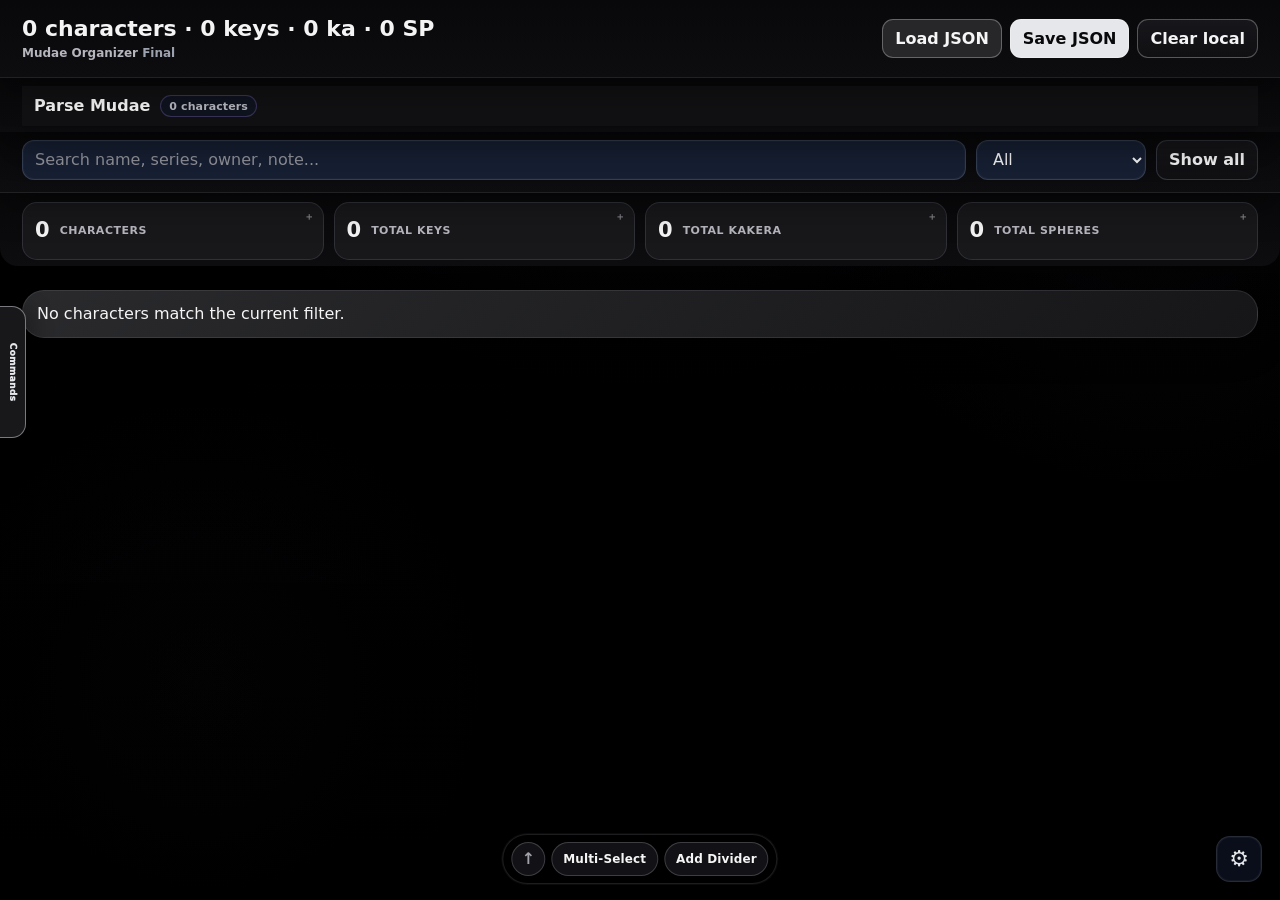
==== commit 69e039a4: "Add files via upload" ====
--- a/index.html
+++ b/index.html
@@ -1,320 +1,949 @@
-<!doctype html><html lang="en"><head><script>
-document.documentElement.classList.add("mhp-booting");
-</script><meta charset="utf-8"><meta name="viewport" content="width=device-width,initial-scale=1"><title>Mudae Harem Organizer Final</title><link rel="icon" type="image/png" sizes="64x64" href="assets/icons/app/favicon.png?v=674"><link rel="shortcut icon" type="image/png" href="assets/icons/app/favicon.png?v=674"><link rel="apple-touch-icon" href="assets/icons/app/favicon.png?v=674"><script>
-// Prefer the local PNG favicon. The runtime query avoids stale browser cache
-// when assets/icons/app/favicon.png is replaced locally.
-(() => {
-const href = 'assets/icons/app/favicon.png?v=' + Date.now();
-for (const link of document.querySelectorAll('link[rel~="icon"], link[rel="shortcut icon"], link[rel="apple-touch-icon"]')) {
-link.setAttribute('href', href);
+<!doctype html>
+<html lang="en">
+<head>
+  <script>
+    document.documentElement.classList.add("mhp-booting");
+  </script>
+  <meta charset="utf-8">
+  <meta name="viewport" content="width=device-width,initial-scale=1">
+  <title>Mudae Harem Organizer Final</title>
+  <link rel="icon" type="image/png" sizes="64x64" href="assets/icons/app/favicon.png?v=674">
+  <link rel="shortcut icon" type="image/png" href="assets/icons/app/favicon.png?v=674">
+  <link rel="apple-touch-icon" href="assets/icons/app/favicon.png?v=674">
+  <script>
+    // Prefer the local PNG favicon. The runtime query avoids stale browser cache
+    // when assets/icons/app/favicon.png is replaced locally.
+    (() => {
+      const href = 'assets/icons/app/favicon.png?v=' + Date.now();
+      for (const link of document.querySelectorAll('link[rel~="icon"], link[rel="shortcut icon"], link[rel="apple-touch-icon"]')) {
+        link.setAttribute('href', href);
+      }
+    })();
+  </script>
+  <!-- Zone CSS: edit these files instead of the archived minified bundle. -->
+  <link rel="stylesheet" href="css/core/base.css">
+  <link rel="stylesheet" href="css/core/background.css">
+  <link rel="stylesheet" href="css/core/themes.css">
+  <link rel="stylesheet" href="css/core/promoted-ui.css">
+  <link rel="stylesheet" href="css/board/layout.css">
+  <link rel="stylesheet" href="css/cards/cards.css">
+  <link rel="stylesheet" href="css/board/dividers.css">
+  <link rel="stylesheet" href="css/edit-gallery/modals.css">
+  <link rel="stylesheet" href="css/edit-gallery/gallery.css">
+  <link rel="stylesheet" href="css/settings/settings.css">
+  <link rel="stylesheet" href="css/legacy/legacy-patches.css">
+  <link rel="stylesheet" href="css/settings/graphics-promoted.css">
+  <link rel="stylesheet" href="css/edit-gallery/edit-gallery-promoted.css">
+  <link rel="stylesheet" href="css/move/move-character-promoted.css">
+  <!-- Shared loading component. Loading harem and Parsing harem both use this file. -->
+  <link rel="stylesheet" href="css/core/loading.css">
+  <link rel="stylesheet" href="css/floating/floating.css">
+  <link rel="stylesheet" href="css/exports/exports.css">
+  <link rel="stylesheet" href="css/group/group-menu-promoted.css">
+  <link rel="stylesheet" href="css/json/save-clear-promoted.css">
+  <link rel="stylesheet" href="css/settings/settings-promoted.css">
+  <link rel="stylesheet" href="css/core/topbar-stability.css">
+  <link rel="stylesheet" href="css/core/theme-parity-sync.css">
+  <link rel="stylesheet" href="css/core/default-black-parity.css">
+  <link rel="stylesheet" href="css/core/edit-actions-danger-parity.css">
+  <link rel="stylesheet" href="css/core/final-polish.css">
+</head>
+<body class="mhp-promoted-graphics mhp-promoted-edit-gallery mhp-promoted-move-character mhp-promoted-group-menu mhp-promoted-save-clear mhp-promoted-settings">
+  <div id="mhpPageBackground" class="mhp-page-background" aria-hidden="true">
+    <div class="mhp-page-background-base"></div>
+    <div class="mhp-page-background-image"></div>
+    <div class="mhp-page-background-tint"></div>
+  </div>
+  <div id="mhpBootLoader" class="mhp-loader-overlay mhp-boot-loader" role="status" aria-live="polite">
+    <div class="mhp-loader-card mhp-boot-loader-card">
+      <div class="mhp-loader-asset-slot mhp-boot-loader-asset-slot" aria-hidden="true">
+        <img
+          class="mhp-loader-img mhp-boot-loader-img"
+          src="assets/loaders/loading-harem.gif"
+          data-fallbacks=""
+          alt=""
+        >
+      </div>
+      <div class="mhp-loader-title mhp-boot-loader-title">Loading harem...</div>
+      <div class="mhp-loader-subtitle mhp-boot-loader-subtitle">Preparing your collection</div>
+      <div class="mhp-loader-data mhp-boot-loader-data" aria-live="polite">Characters: — · Size: —</div>
+      <div class="mhp-loader-bar mhp-boot-loader-bar" aria-hidden="true"><span></span></div>
+    </div>
+  </div>
+
+  <div id="jsonDropOverlay" class="mhp-json-drop-overlay" hidden aria-hidden="true">
+    <div class="mhp-json-drop-card">
+      <div class="mhp-json-drop-title">Drop JSON to load harem</div>
+      <div class="mhp-json-drop-subtitle">Release your .json backup anywhere on the page.</div>
+    </div>
+  </div>
+
+
+  <header class="topbar">
+    <div class="topbar-title-group">
+      <h1 id="haremTitle" class="topbar-main-title">Load an old JSON export to begin.</h1>
+      <p class="topbar-version">Mudae Organizer <span>Final</span></p>
+    </div>
+
+    <div class="top-actions">
+      <label class="btn btn-primary file-btn import-json-btn" title="Load a JSON backup or legacy export">
+        Load JSON
+        <input id="jsonFileInput" type="file" accept=".json,application/json">
+      </label>
+      <button id="exportJsonBtn" class="btn btn-secondary save-json-btn" type="button" title="Choose a filename and save a JSON backup">Save JSON</button>
+      <button id="clearLocalBtn" class="btn btn-ghost" type="button">Clear local</button>
+    </div>
+  </header>
+
+  <div class="parser-panel" id="parserPanel">
+    <details id="parserDetails">
+      <summary>Parse Mudae <span id="parserCount" class="parser-count" aria-live="polite">0 characters</span></summary>
+      <div class="parser-command-hints" role="group" aria-label="Supported Mudae commands">
+        <span class="parser-command-label">Supported commands</span>
+        <button class="parser-command-chip" type="button" data-copy-command="$mmis" title="Copy $mmis">
+          <span class="parser-command-code">$mmis</span>
+          <span class="parser-command-description">Visual harem scan with images.</span>
+        </button>
+        <button class="parser-command-chip" type="button" data-copy-command="$mmsaty+ri-c+x+kom+" title="Copy $mmsaty+ri-c+x+kom+">
+          <span class="parser-command-code">$mmsaty+ri-c+x+kom+</span>
+          <span class="parser-command-description">Full harem import with series, ranks, kakera, keys, owner and notes.</span>
+        </button>
+        <button class="parser-command-chip" type="button" data-copy-command="$mmty+i-c+x+kom+" title="Copy $mmty+i-c+x+kom+">
+          <span class="parser-command-code">$mmty+i-c+x+kom+</span>
+          <span class="parser-command-description">Targeted import for a few characters, avoiding a huge full export.</span>
+        </button>
+        <button class="parser-command-chip" type="button" data-copy-command="$mmz!sm+" title="Copy $mmz!sm+ (Spheres)">
+          <span class="parser-command-code">$mmz!sm+ <em>Spheres</em></span>
+          <span class="parser-command-description">Sphere perks and invested SP.</span>
+        </button>
+        <button id="loadDemoBoardBtn" class="parser-command-chip parser-demo-btn" type="button" title="Load the included demo board JSON">
+          <span class="parser-command-code">Demo board</span>
+          <span class="parser-command-description">Load sample JSON.</span>
+        </button>
+      </div>
+      <div class="parser-body">
+        <textarea id="parserInput" class="parser-input" placeholder="Paste $mm / $mms / manual Mudae text here..." autocomplete="off" spellcheck="false"></textarea>
+        <div class="parser-actions">
+          <button id="parseAppendBtn" class="btn btn-primary" type="button">Parse</button>
+          <button id="parseReplaceBtn" class="btn btn-danger" type="button">Replace board</button>
+          <button id="clearParserBtn" class="btn btn-ghost" type="button">Clear</button>
+        </div>
+        <p id="parserStatus" class="parser-status">Ready.</p>
+      </div>
+    </details>
+  </div>
+
+
+  <div class="toolbar">
+    <div class="search-box">
+
+      <input id="searchInput" class="search-input" type="text" placeholder="Search name, series, owner, note..." autocomplete="off" spellcheck="false">
+
+      <button id="clearSearchBtn" class="search-clear-btn" type="button" title="Clear search" aria-label="Clear search">×</button>
+
+    </div>
+    <select id="filterTypeSelect" class="select-input">
+      <option value="all">All</option>
+      <optgroup label="Mudae tags">
+        <option value="wa">$wa</option>
+        <option value="ha">$ha</option>
+        <option value="wg">$wg</option>
+        <option value="hg">$hg</option>
+      </optgroup>
+      <optgroup label="Gender">
+        <option value="gender:waifu">♀️ Waifu</option>
+        <option value="gender:husbando">♂️ Husbando</option>
+        <option value="gender:both">⚧️ Both</option>
+      </optgroup>
+      <optgroup label="Roulette type">
+        <option value="world:animanga">🎴 Animanga</option>
+        <option value="world:game">🎮 Game</option>
+        <option value="world:both">🔀 Both</option>
+      </optgroup>
+      <optgroup label="Other">
+        <option value="gallery">Has gallery</option>
+        <option value="noimage">No real image</option>
+      </optgroup>
+    </select>
+    <button id="restoreAllBtn" class="btn btn-ghost" type="button">Show all</button>
+  </div>
+
+  <div id="floatingBar" class="floating-bar floating-bar-slim is-floating-active">
+    <div class="mhp-floating-shell floating-bar-inner">
+      <div id="floatingActionBtns" class="mhp-floating-actions floating-action-btns">
+        <button id="floatingBackTopBtn" class="mhp-floating-btn mhp-floating-icon-btn floating-back-btn" type="button" title="Back to top">↑</button>
+        <button id="floatingMultiSelectBtn" class="mhp-floating-btn floating-action-btn floating-normal-action" type="button" title="Toggle multi-select">Multi-Select</button>
+        <button id="floatingMoveSelectedBtn" class="mhp-floating-btn floating-action-btn floating-multi-only" type="button" title="Choose destination for selected cards" hidden>Move selected</button>
+        <button id="floatingCreateGroupBtn" class="mhp-floating-btn floating-action-btn floating-multi-only" type="button" title="Create a group from selected cards" hidden>Create Group</button>
+        <button id="floatingClearMultiSelectBtn" class="mhp-floating-btn floating-action-btn floating-multi-only" type="button" title="Clear selected cards" hidden>Clear</button>
+        <button id="floatingAddDividerBtn" class="mhp-floating-btn floating-action-btn floating-normal-action" type="button" title="Add divider or sub-divider">Add Divider</button>
+      </div>
+      <div class="mhp-floating-search floating-search-box">
+        <input id="floatingSearchInput" class="mhp-floating-input floating-search-input" placeholder="Search while browsing..." autocomplete="off" spellcheck="false">
+        <button id="floatingClearSearchBtn" class="mhp-floating-btn mhp-floating-icon-btn floating-search-clear-btn" type="button" title="Clear floating search" aria-label="Clear floating search" hidden>×</button>
+      </div>
+    </div>
+  </div>
+
+
+
+  <div class="stats" id="statsBar">
+    <div class="character-stat-card">
+      <strong id="totalCharactersStat">0</strong>
+      <span>Characters</span>
+      <div id="genderBreakdown" class="mini-breakdown gender-breakdown"></div>
+      <div id="rouletteBreakdown" class="mini-breakdown roulette-breakdown"></div>
+    </div>
+    <div class="key-stat-card stat-card-rich">
+      <strong id="totalKeysStat">0</strong>
+      <span>Total Keys</span>
+      <div id="keyBreakdown" class="key-breakdown"></div>
+    </div>
+    <div class="kakera-stat-card stat-card-rich">
+      <strong id="totalKakeraStat">0</strong>
+      <span>Total Kakera</span>
+      <div id="kakeraBreakdown" class="stat-detail-box kakera-detail-box"></div>
+    </div>
+    <div class="sphere-stat-card stat-card-rich">
+      <strong id="totalSpheresStat">0</strong>
+      <span>Total Spheres</span>
+      <div id="sphereBreakdown" class="stat-detail-box sphere-detail-box"></div>
+    </div>
+  </div>
+
+  <main id="board" class="board"></main>
+
+  <div id="editOverlay" class="edit-overlay" aria-hidden="true">
+    <section id="editModal" class="edit-modal" role="dialog" aria-modal="true" aria-labelledby="editTitle">
+      <header class="edit-head">
+        <div>
+          <h2 id="editTitle">Edit Character</h2>
+          <p id="editSubtitle">Clean rebuild editor.</p>
+        </div>
+        <button id="editCloseBtn" class="btn btn-ghost icon-btn" type="button" aria-label="Close edit">×</button>
+      </header>
+
+      <div id="editBody" class="edit-body">
+        <form id="editForm" class="edit-form">
+          <input id="editIdInput" type="hidden">
+
+          <div class="field-grid two">
+            <label>Name <input id="editNameInput" type="text"></label>
+            <label>Series <input id="editSeriesInput" type="text"></label>
+          </div>
+
+          <label>Image URL <input id="editImageInput" type="text"></label>
+
+          <div class="field-grid three">
+            <label>Rank <input id="editRankInput" type="number"></label>
+            <label>Kakera <input id="editKakeraInput" type="number"></label>
+            <label>Keys <input id="editKeysInput" type="number"></label>
+          </div>
+
+          <div class="field-grid two">
+            <label>Owner <input id="editOwnerInput" type="text"></label>
+            <label>Roulette <input id="editRouletteInput" type="text"></label>
+          </div>
+
+          <div class="field-grid two edit-color-note-row">
+            <div class="embed-color-field">
+              <span class="field-label-text">Embed color</span>
+              <div class="embed-color-control">
+                <button id="editColorPreviewBtn" class="embed-color-preview-btn" type="button" title="Open color palette">
+                  <span id="editColorPreviewSwatch" class="embed-color-preview-swatch"></span>
+                  <span id="editColorPreviewText" class="embed-color-preview-text">#8B5CF6</span>
+                </button>
+                <input id="editColorInput" class="embed-color-hex-input" type="text" inputmode="text" maxlength="7" spellcheck="false" placeholder="#8B5CF6">
+              </div>
+              <div id="editColorPalettePanel" class="embed-color-palette-panel" hidden>
+                <div class="embed-color-palette-head">
+                  <div>
+                    <span>Custom palette</span>
+                    <small>Write HEX or choose a swatch</small>
+                  </div>
+                  <button id="editColorPaletteCloseBtn" class="embed-color-palette-close" type="button" aria-label="Close color palette">×</button>
+                </div>
+                <div id="editColorPaletteGrid" class="embed-color-palette-grid" role="listbox" aria-label="Embed color swatches"></div>
+              </div>
+            </div>
+            <label class="edit-note-field">Note <textarea id="editNoteInput" rows="2"></textarea></label>
+          </div>
+
+          <details class="spheres-box edit-spheres-panel edit-spheres-collapsible">
+            <summary>
+              <span>Spheres</span>
+              <small id="spheresSummary">No spheres</small>
+            </summary>
+            <div id="spheresGrid" class="spheres-grid"></div>
+            <div class="spheres-actions">
+              <button id="spheresAllBtn" class="btn btn-secondary" type="button">All spheres</button>
+              <button id="spheresClearBtn" class="btn btn-ghost" type="button">Clear spheres</button>
+            </div>
+          </details>
+
+        </form>
+
+        <aside class="edit-preview-column">
+          <div class="preview-box">
+            <img id="editPreviewImg" alt="Preview" src="[data-uri]">
+          </div>
+          <div class="mudae-preview-actions">
+            <button id="mudaeSearchBtn" class="btn btn-secondary" type="button">Search Mudae</button>
+            <button id="galleryToggleBtn" class="btn btn-ghost icon-btn" type="button" aria-expanded="false" title="Toggle gallery">›</button>
+          </div>
+        </aside>
+      </div>
+
+      <footer class="edit-actions edit-actions-split edit-actions-modal-footer">
+        <div class="edit-actions-left">
+          <button id="cancelEditBtn" class="btn btn-ghost" type="button">Cancel</button>
+        </div>
+        <div class="edit-actions-right">
+          <button class="btn btn-danger edit-delete-character-btn" id="deleteEditCharacterBtn" type="button">Delete Character</button>
+          <button id="saveEditBtn" class="btn btn-primary" type="button">Save</button>
+        </div>
+      </footer>
+    </section>
+  </div>
+
+  <aside id="galleryPanel" class="gallery-panel" hidden>
+    <header class="gallery-head">
+      <div>
+        <h2>Mudae images</h2>
+        <p id="galleryStatus">Gallery ready.</p>
+      </div>
+      <button id="galleryCloseBtn" class="btn btn-ghost icon-btn" type="button" aria-label="Close gallery">×</button>
+    </header>
+
+    <div id="galleryGrid" class="gallery-grid mhp-gallery-ratio-grid"></div>
+
+    <footer class="gallery-bottom">
+      <div class="gallery-actions">
+        <button id="loadPastedBtn" class="btn btn-secondary" type="button">Parse pasted links</button>
+        <button id="galleryMatchedOnlyBtn" class="btn btn-ghost" type="button" aria-pressed="false" title="Show only images marked as match">Matched only</button>
+        <button id="galleryUseMatchedBtn" class="btn btn-ghost" type="button" title="Select the first matched image">Use match</button>
+        <button id="clearGalleryBtn" class="btn btn-ghost" type="button">Clear</button>
+      </div>
+
+      <details id="galleryPasteDetails" class="gallery-paste-details">
+        <summary>Show pasted links</summary>
+        <textarea id="galleryPasteInput" class="gallery-paste" placeholder="Paste Mudae image URLs here, one per line..."></textarea>
+      </details>
+    </footer>
+  </aside>
+
+  <template id="cardTemplate">
+    <article class="char-card">
+      <header class="card-head">
+        <div class="card-head-row">
+          <span class="card-position"></span>
+          <span class="card-owner"></span>
+        </div>
+        <span class="card-series"></span>
+      </header>
+
+      <div class="image-wrap">
+        <img class="char-img" loading="lazy" alt="">
+        <span class="sphere-badge" hidden></span>
+        <span class="gallery-badge" hidden>Gallery</span>
+        <button class="card-edit-btn" type="button" title="Edit character">Edit</button>
+      </div>
+
+      <h3 class="char-name"></h3>
+
+      <div class="card-type-row">
+        <span class="type-badge gender-badge"></span>
+        <span class="type-badge roulette-badge"></span>
+      </div>
+
+      <div class="card-stats-row">
+        <span class="stat-pill rank-pill"></span>
+        <span class="stat-pill kakera-pill"></span>
+        <span class="stat-pill keys-pill"></span>
+      </div>
+
+      <p class="card-note" hidden></p>
+    </article>
+  </template>
+
+  <template id="dividerTemplate">
+    <section class="divider-row">
+      <span class="divider-level"></span>
+      <strong class="divider-title"></strong>
+      <span class="divider-note"></span>
+    </section>
+  </template>
+
+
+
+  <div id="appLoadingOverlay" class="mhp-loader-overlay app-loading-overlay" hidden>
+    <div class="mhp-loader-card app-loading-card">
+      <div class="mhp-loader-asset-slot app-loading-asset-slot" aria-hidden="true">
+        <img
+          class="mhp-loader-img app-loading-asset-img"
+          src="assets/loaders/loading-harem.gif"
+          data-fallbacks=""
+          alt=""
+        >
+      </div>
+      <div class="mhp-loader-copy app-loading-copy">
+        <strong id="appLoadingTitle" class="mhp-loader-title">Loading harem...</strong>
+        <span id="appLoadingDetail" class="mhp-loader-subtitle">Preparing characters and images.</span>
+        <span id="appLoadingData" class="mhp-loader-data" aria-live="polite">Characters: — · Size: —</span>
+      </div>
+      <div class="mhp-loader-bar app-loading-bar" aria-hidden="true"><span></span></div>
+    </div>
+  </div>
+
+  <script>
+    (() => {
+      const loaderBust = String(Date.now());
+      window.__MHP_LOADER_CACHE_BUST = loaderBust;
+      const bustLoaderUrl = (url) => {
+        const clean = String(url || '').trim();
+        if (!clean || clean.startsWith('data:') || clean.includes('mhp_loader_v=')) return clean;
+        const sep = clean.includes('?') ? '&' : '?';
+        return `${clean}${sep}mhp_loader_v=${encodeURIComponent(loaderBust)}`;
+      };
+      const wireFallback = (img) => {
+        if (!img || img.dataset.mhpFallbackReady === '1') return;
+        img.dataset.mhpFallbackReady = '1';
+        if (img.matches('.mhp-loader-img')) {
+          img.dataset.fallbacks = String(img.dataset.fallbacks || '')
+            .split('|')
+            .filter(Boolean)
+            .map(bustLoaderUrl)
+            .join('|');
+          const bustedSrc = bustLoaderUrl(img.getAttribute('src') || '');
+          if (bustedSrc) img.src = bustedSrc;
+        }
+        img.addEventListener('load', () => {
+          img.hidden = false;
+          img.closest('.mhp-loader-asset-slot, .app-loading-asset-slot, .mhp-boot-loader-asset-slot')?.classList.remove('is-missing');
+        });
+        img.addEventListener('error', () => {
+          const fallbacks = String(img.dataset.fallbacks || '').split('|').filter(Boolean);
+          const index = Number(img.dataset.fallbackIndex || '0');
+          if (index < fallbacks.length) {
+            img.dataset.fallbackIndex = String(index + 1);
+            img.hidden = false;
+            img.closest('.mhp-loader-asset-slot, .app-loading-asset-slot, .mhp-boot-loader-asset-slot')?.classList.remove('is-missing');
+            img.src = fallbacks[index];
+            return;
+          }
+          img.hidden = true;
+          img.closest('.mhp-loader-asset-slot, .app-loading-asset-slot, .mhp-boot-loader-asset-slot')?.classList.add('is-missing');
+        });
+      };
+      document.querySelectorAll('img[data-fallbacks]').forEach(wireFallback);
+      window.MHPWireAssetFallbacks = () => document.querySelectorAll('img[data-fallbacks]').forEach(wireFallback);
+      window.MHPResetLoaderAssetFallback = (img) => {
+        if (!img) return;
+        img.dataset.fallbackIndex = '0';
+        img.hidden = false;
+        img.removeAttribute('hidden');
+        img.closest('.mhp-loader-asset-slot, .app-loading-asset-slot, .mhp-boot-loader-asset-slot')?.classList.remove('is-missing');
+      };
+    })();
+  </script>
+
+
+
+  <div id="forceLoadProgressPanel" class="force-load-progress-overlay" hidden>
+    <div class="force-load-progress-card">
+      <div class="force-load-progress-head">
+        <strong>Image preload</strong>
+      </div>
+      <div id="forceLoadProgressText" class="force-load-progress-text">Preparing card image queue...</div>
+      <div id="forceLoadPreviewGrid" class="force-load-preview-grid" role="group" aria-label="Images currently loading"></div>
+      <button id="forceLoadCancelBtn" class="force-load-cancel-btn" type="button">Cancel</button>
+    </div>
+  </div>
+
+  <div id="settingsDock" class="settings-dock">
+    <button id="settingsGearBtn" class="settings-gear-btn" type="button" title="Settings" aria-label="Settings" aria-expanded="false">⚙️</button>
+
+    <div id="settingsPanel" class="settings-panel" hidden>
+      <div class="settings-panel-head">
+        <span class="settings-title">Settings</span>
+        <button id="graphicsSettingsBtn" class="settings-section-btn" type="button" aria-expanded="false">Graphics</button>
+      </div>
+
+      <div class="settings-toggle-row">
+        <div class="settings-toggle-copy">
+          <strong>Performance Mode</strong>
+          <span>Optimized rendering, GIF control and offscreen savings.</span>
+        </div>
+        <button id="performanceToggleBtn" class="settings-toggle-btn" type="button">ON</button>
+      </div>
+
+      <div id="graphicsSettingsBackdrop" class="settings-graphics-backdrop" hidden></div>
+
+      <div id="graphicsSettingsPanel" class="settings-graphics-panel" role="dialog" aria-modal="true" aria-labelledby="graphicsSettingsTitle" hidden>
+        <header class="settings-graphics-head">
+          <div>
+            <span id="graphicsSettingsTitle" class="settings-section-label">Graphics settings</span>
+            <p>Background, layout and visual style.</p>
+          </div>
+          <button id="graphicsSettingsCloseBtn" class="settings-modal-close" type="button" aria-label="Close graphics settings">×</button>
+        </header>
+
+        <div class="settings-inline-pair graphics-density-pair">
+          <div class="settings-toggle-row visible-cards-row">
+        <div class="settings-toggle-copy">
+          <strong>Visible cards</strong>
+          <span>Limit how many cards are mounted at once.</span>
+        </div>
+        <select id="visibleCardLimitSelect" class="settings-select">
+          <option value="150">150</option>
+          <option value="300">300</option>
+          <option value="600">600</option>
+          <option value="900">900</option>
+          <option value="1200">1200</option>
+          <option value="0">Unlimited</option>
+        </select>
+          </div>
+
+          <div class="settings-toggle-row board-columns-row">
+        <div class="settings-toggle-copy">
+          <strong>Characters per row</strong>
+          <span>Choose how many character cards are shown per row.</span>
+        </div>
+        <select id="boardColumnsSelect" class="settings-select">
+          <option value="0">Auto</option>
+          <option value="6">6</option>
+          <option value="7">7</option>
+          <option value="8">8</option>
+          <option value="9">9</option>
+          <option value="10">10</option>
+        </select>
+          </div>
+        </div>
+
+        <div class="settings-inline-pair graphics-style-pair">
+          <div class="settings-action-row visual-mode-row">
+        <div class="settings-toggle-copy">
+          <strong>Visual mode</strong>
+          <span>Minimalist uses flat panels. Glass uses transparent panels.</span>
+        </div>
+        <div class="visual-mode-toggle" role="group" aria-label="Visual mode">
+          <button id="minimalistModeBtn" class="visual-mode-btn is-active" type="button" data-visual-mode="minimalist" aria-pressed="true">Minimalist</button>
+          <button id="glassModeBtn" class="visual-mode-btn" type="button" data-visual-mode="glass" aria-pressed="false">Glass</button>
+        </div>
+          </div>
+
+          <div class="settings-action-row settings-theme-preset-row">
+        <div class="settings-toggle-copy">
+          <strong>Theme preset</strong>
+          <span>Choose the built-in tint used by the page background.</span>
+        </div>
+        <div class="settings-preset-buttons" role="group" aria-label="Theme presets">
+          <button class="settings-preset-btn" type="button" data-bg-preset="default">Default</button>
+          <button class="settings-preset-btn" type="button" data-bg-preset="purple">Soft Purple</button>
+          <button class="settings-preset-btn" type="button" data-bg-preset="blue">Blue Night</button>
+        </div>
+          </div>
+
+        </div>
+
+      <div class="settings-action-row settings-background-row">
+        <div class="settings-toggle-copy">
+          <strong>Page background</strong>
+          <span>Use a direct image URL or upload one from your PC. Great for Imgur or ImgChest direct image links.</span>
+        </div>
+        <div class="settings-background-status">
+          <span id="backgroundPreviewThumb" class="settings-background-preview" aria-hidden="true"></span>
+          <div class="settings-background-copy">
+            <strong id="backgroundStatusText">Default background</strong>
+            <span id="backgroundStatusHint">Soft built-in gradient.</span>
+          </div>
+        </div>
+        <div class="settings-background-url-row">
+          <input id="backgroundUrlInput" class="settings-text-input" type="url" placeholder="https://i.imgur.com/example.jpg" spellcheck="false">
+          <button id="applyBackgroundUrlBtn" class="settings-action-btn" type="button">Apply URL</button>
+        </div>
+        <div class="settings-background-tuning">
+          <div class="settings-range-field">
+            <span>Opacity</span>
+            <div class="settings-range-control">
+              <input id="backgroundOpacityInput" class="settings-range-input" type="range" min="0" max="100" step="1" value="35" list="backgroundPercentMarks">
+              <input id="backgroundOpacityNumberInput" class="settings-number-input" type="number" min="0" max="100" step="1" value="35" aria-label="Background opacity percent">
+              <span class="settings-number-suffix">%</span>
+            </div>
+          </div>
+          <div class="settings-range-field">
+            <span>Blur</span>
+            <div class="settings-range-control">
+              <input id="backgroundBlurInput" class="settings-range-input" type="range" min="0" max="100" step="1" value="0" list="backgroundPercentMarks">
+              <input id="backgroundBlurNumberInput" class="settings-number-input" type="number" min="0" max="100" step="1" value="0" aria-label="Background blur percent">
+              <span class="settings-number-suffix">%</span>
+            </div>
+          </div>
+          <datalist id="backgroundPercentMarks">
+            <option value="0" label="0%"></option>
+            <option value="25" label="25%"></option>
+            <option value="50" label="50%"></option>
+            <option value="75" label="75%"></option>
+            <option value="100" label="100%"></option>
+          </datalist>
+        </div>
+        <div class="settings-action-buttons settings-background-action-buttons" role="group" aria-label="Background image actions">
+          <label class="settings-action-btn settings-file-btn" title="Upload a background image from your PC">
+            Upload image
+            <input id="backgroundFileInput" type="file" accept="image/*">
+          </label>
+          <button id="removeCustomBackgroundBtn" class="settings-action-btn" type="button" title="Remove the custom URL/uploaded image and restore the selected background preset">Restore background</button>
+          <button id="clearBackgroundBtn" class="settings-action-btn" type="button" title="Reset background image, preset, opacity and blur">Use default</button>
+        </div>
+      </div>
+
+      <div class="settings-action-row settings-glass-row">
+        <div class="settings-toggle-copy">
+          <strong>Transparent UI</strong>
+          <span>Adjust how much the background shows through cards and panels.</span>
+        </div>
+        <button id="glassToggleBtn" class="settings-toggle-btn" type="button">ON</button>
+        <div class="settings-background-tuning settings-glass-tuning">
+          <div class="settings-range-field">
+            <span>Panel transparency</span>
+            <div class="settings-range-control">
+              <input id="glassTransparencyInput" class="settings-range-input" type="range" min="0" max="100" step="1" value="35" list="backgroundPercentMarks">
+              <input id="glassTransparencyNumberInput" class="settings-number-input" type="number" min="0" max="100" step="1" value="35" aria-label="Panel transparency percent">
+              <span class="settings-number-suffix">%</span>
+            </div>
+          </div>
+          <div class="settings-range-field">
+            <span>Menu transparency</span>
+            <div class="settings-range-control">
+              <input id="cardsTransparencyInput" class="settings-range-input" type="range" min="0" max="100" step="1" value="20" list="backgroundPercentMarks">
+              <input id="cardsTransparencyNumberInput" class="settings-number-input" type="number" min="0" max="100" step="1" value="20" aria-label="Menu transparency percent">
+              <span class="settings-number-suffix">%</span>
+            </div>
+          </div>
+          <div class="settings-glass-reset-row">
+            <button id="restoreTransparencyDefaultsBtn" class="settings-action-btn" type="button">Restore transparency defaults</button>
+            <small>Default: panels 35% · menus 20%.</small>
+          </div>
+        </div>
+      </div>
+      </div>
+
+      <div class="settings-action-row">
+        <div class="settings-toggle-copy">
+          <strong>Images</strong>
+          <span id="failedImagesStatus">Image helper ready · Failed: 0</span>
+        </div>
+        <div class="settings-action-buttons">
+          <button id="forceLoadVisibleImagesBtn" class="settings-action-btn" type="button">Load visible</button>
+          <button id="forceLoadAllImagesBtn" class="settings-action-btn" type="button">Preload card images</button>
+          <button id="retryFailedImagesBtn" class="settings-action-btn" type="button">Retry failed</button>
+          <button id="clearFailedImagesBtn" class="settings-action-btn" type="button">Clear failed</button>
+        </div>
+      </div>
+    </div>
+  </div>
+
+  <!-- Core data/storage/parser helpers -->
+  <script src="js/core/model.js"></script>
+  <script src="js/parser/parser.js"></script>
+  <script src="js/core/storage.js"></script>
+  <script src="js/dialog-utils.js"></script>
+  <script src="js/core/json-io.js"></script>
+
+  <!-- Board, movement, search and dividers -->
+  <script src="js/board/group-utils.js"></script>
+  <script src="js/board/search-session.js"></script>
+  <script src="js/board/move-utils.js"></script>
+  <script src="js/core/performance.js"></script>
+  <script src="js/cards/cards.js"></script>
+  <script src="js/cards/image-loader-minimal.js"></script>
+  <script src="js/cards/gif-control.js"></script>
+  <script src="js/board/board-controller.js"></script>
+  <script src="js/board/dividers.js"></script>
+
+  <!-- Exports -->
+  <script src="js/exports/export-utils.js"></script>
+  <script src="js/exports/exports.js"></script>
+
+  <!-- Edit + Gallery -->
+  <script src="js/edit-gallery/gallery-utils.js"></script>
+  <script src="js/app.js"></script>
+  <script src="js/edit-gallery/edit-gallery-manager.js"></script>
+  <script src="js/edit-gallery/edit-gallery-promoted-bridge.js"></script>
+  <script src="js/move/move-character-promoted-bridge.js"></script>
+  <script src="js/group/group-menu-promoted-bridge.js"></script>
+  <script src="js/json/save-clear-promoted-bridge.js"></script>
+  <script src="js/core/rebuild-api.js"></script>
+
+  <!-- Settings, graphics and hibernation -->
+  <script src="js/settings/graphics-settings.js"></script>
+  <script src="js/settings/settings.js"></script>
+  <script src="js/settings/graphics-promoted-bridge.js"></script>
+  <script src="js/settings/hibernation-manager.js"></script>
+
+  <!-- Floating bar and shortcuts -->
+  <script src="js/floating/floating-utils.js"></script>
+  <script src="js/floating/floating-bar.js"></script>
+  <script src="js/floating/shortcuts.js"></script>
+
+  <script>
+    (() => {
+      const copyText = async (text) => {
+        if (navigator.clipboard?.writeText) {
+          await navigator.clipboard.writeText(text);
+          return;
+        }
+
+        const input = document.createElement('textarea');
+        input.value = text;
+        input.setAttribute('readonly', '');
+        input.style.position = 'fixed';
+        input.style.opacity = '0';
+        document.body.appendChild(input);
+        input.select();
+        document.execCommand('copy');
+        input.remove();
+      };
+
+      document.addEventListener('click', async (event) => {
+        const button = event.target.closest?.('[data-copy-command]');
+        if (!button) return;
+
+        event.preventDefault();
+        event.stopPropagation();
+
+        const command = button.dataset.copyCommand || '';
+        if (!command) return;
+
+        try {
+          await copyText(command);
+          button.classList.add('copied');
+          const status = document.getElementById('parserStatus');
+          if (status) status.textContent = `Copied ${command}`;
+          setTimeout(() => button.classList.remove('copied'), 900);
+        } catch (error) {
+          console.error('Could not copy command:', error);
+          const status = document.getElementById('parserStatus');
+          if (status) status.textContent = `Could not copy ${command}`;
+        }
+      });
+    })();
+  </script>
+
+
+  <script id="demoBoardJson" type="application/json">
+{
+  "state": {
+    "haremName": "Manual entries",
+    "totalValue": 16005,
+    "counts": {
+      "wa": 6,
+      "ha": 0,
+      "wg": 0,
+      "hg": 0
+    },
+    "characters": [
+      {
+        "type": "divider",
+        "id": "id-1775409896600-1zj7sx6f",
+        "title": "Besto",
+        "level": 1,
+        "color": "#8b5cf6"
+      },
+      {
+        "type": "divider",
+        "id": "id-1780622720547-1n66p720",
+        "title": "Catulus",
+        "level": 2,
+        "color": "#38BDF8"
+      },
+      {
+        "id": "id-1775409849345-hr5vbu44",
+        "color": "#8B5CF6",
+        "currentRank": 2,
+        "name": "Yuki Shirakaba",
+        "series": "Catulus Syndrome",
+        "image": "https://mudae.net/uploads/2535151/IDPk2ne~Y027xSnTN.png",
+        "globalRank": 14771,
+        "owner": "kouno",
+        "roulette": "$wa",
+        "kakera": 4842,
+        "mudaeTags": [
+          "wa"
+        ],
+        "groupId": "grp-1780622755842-79c2fd",
+        "groupLabel": "Yuki+Riko"
+      },
+      {
+        "id": "id-1775409849345-vh0vkkwq",
+        "color": "#8B5CF6",
+        "currentRank": 3,
+        "name": "Riko Ayano",
+        "series": "Catulus Syndrome",
+        "image": "https://mudae.net/uploads/6180384/Z741Th4~JaDhyh1Aw.png",
+        "globalRank": 34471,
+        "owner": "kouno",
+        "roulette": "$wa",
+        "kakera": 718,
+        "mudaeTags": [
+          "wa"
+        ],
+        "groupId": "grp-1780622755842-79c2fd",
+        "groupLabel": "Yuki+Riko"
+      },
+      {
+        "type": "divider",
+        "id": "id-1775409906959-zran414n",
+        "title": "Kuma Bear",
+        "level": 2,
+        "color": "#38bdf8"
+      },
+      {
+        "id": "id-1775409849345-e3dpts1s",
+        "color": "#8B5CF6",
+        "currentRank": 5,
+        "name": "Yuna (KB)",
+        "series": "Kuma Kuma Kuma Bear",
+        "image": "https://mudae.net/uploads/6375477/IbSx-RM~JK1zcoY.png",
+        "globalRank": 3910,
+        "owner": "kouno",
+        "roulette": "$wa",
+        "kakera": 6994,
+        "mudaeTags": [
+          "wa"
+        ],
+        "groupId": "grp-1780622777689-54e677",
+        "groupLabel": "Yuna+Fina"
+      },
+      {
+        "id": "id-1775409849345-qsumobb2",
+        "color": "#8B5CF6",
+        "currentRank": 6,
+        "name": "Fina",
+        "series": "Kuma Kuma Kuma Bear",
+        "image": "https://mudae.net/uploads/3597259/u8Y4ncq~yND28Qr.png",
+        "globalRank": 26878,
+        "owner": "kouno",
+        "roulette": "$wa",
+        "kakera": 757,
+        "mudaeTags": [
+          "wa"
+        ],
+        "groupId": "grp-1780622777689-54e677",
+        "groupLabel": "Yuna+Fina"
+      },
+      {
+        "type": "divider",
+        "id": "id-1775409923967-qdagbj76",
+        "title": "Waifus",
+        "level": 2,
+        "color": "#38bdf8"
+      },
+      {
+        "id": "id-1775409849345-h5xqo6fj",
+        "color": "#8B5CF6",
+        "currentRank": 8,
+        "name": "Urushi Yaotome",
+        "series": "Soredemo Ayumu wa Yosetekuru",
+        "image": "https://mudae.net/uploads/4431815/royzCMD~JaPZbpqSS.png",
+        "globalRank": 7943,
+        "owner": "kouno",
+        "roulette": "$wa",
+        "kakera": 2249,
+        "mudaeTags": [
+          "wa"
+        ]
+      },
+      {
+        "id": "id-1775409849345-d2qrnuil",
+        "color": "#000000",
+        "currentRank": 9,
+        "name": "Tsumiki Ogami",
+        "series": "Ogami Tsumiki to Ki Nichijou.",
+        "image": "https://mudae.net/uploads/1169458/TtKDbhV~T3tKMwn.png",
+        "globalRank": 13552,
+        "owner": "kouno",
+        "roulette": "$wa",
+        "kakera": 445,
+        "mudaeTags": [
+          "wa"
+        ]
+      }
+    ],
+    "groups": {
+      "grp-1780622755842-79c2fd": {
+        "id": "grp-1780622755842-79c2fd",
+        "name": "Yuki+Riko",
+        "createdAt": "2026-06-05T01:25:55.842Z",
+        "characterIds": [
+          "id-1775409849345-hr5vbu44",
+          "id-1775409849345-vh0vkkwq"
+        ],
+        "leadCharacterId": "id-1775409849345-hr5vbu44"
+      },
+      "grp-1780622777689-54e677": {
+        "id": "grp-1780622777689-54e677",
+        "name": "Yuna+Fina",
+        "createdAt": "2026-06-05T01:26:17.689Z",
+        "characterIds": [
+          "id-1775409849345-e3dpts1s",
+          "id-1775409849345-qsumobb2"
+        ],
+        "leadCharacterId": "id-1775409849345-e3dpts1s"
+      }
+    }
+  },
+  "meta": {
+    "format": "mhp-save",
+    "version": 2,
+    "minified": true,
+    "rebuildVersion": "v1",
+    "compactExport": true,
+    "exportedAt": "2026-06-05T01:27:09.199Z"
+  }
 }
-})();
-</script><link rel="stylesheet" href="css/core/base.css"><link rel="stylesheet" href="css/core/background.css"><link rel="stylesheet" href="css/core/themes.css"><link rel="stylesheet" href="css/core/promoted-ui.css"><link rel="stylesheet" href="css/board/layout.css"><link rel="stylesheet" href="css/cards/cards.css"><link rel="stylesheet" href="css/board/dividers.css"><link rel="stylesheet" href="css/edit-gallery/modals.css"><link rel="stylesheet" href="css/edit-gallery/gallery.css"><link rel="stylesheet" href="css/settings/settings.css"><link rel="stylesheet" href="css/legacy/legacy-patches.css"><link rel="stylesheet" href="css/settings/graphics-promoted.css"><link rel="stylesheet" href="css/edit-gallery/edit-gallery-promoted.css"><link rel="stylesheet" href="css/move/move-character-promoted.css"><link rel="stylesheet" href="css/core/loading.css"><link rel="stylesheet" href="css/floating/floating.css"><link rel="stylesheet" href="css/exports/exports.css"><link rel="stylesheet" href="css/group/group-menu-promoted.css"><link rel="stylesheet" href="css/json/save-clear-promoted.css"><link rel="stylesheet" href="css/settings/settings-promoted.css"><link rel="stylesheet" href="css/core/topbar-stability.css"><link rel="stylesheet" href="css/core/theme-parity-sync.css"><link rel="stylesheet" href="css/core/default-black-parity.css"><link rel="stylesheet" href="css/core/edit-actions-danger-parity.css"><link rel="stylesheet" href="css/core/final-polish.css"></head><body class="mhp-promoted-graphics mhp-promoted-edit-gallery mhp-promoted-move-character mhp-promoted-group-menu mhp-promoted-save-clear mhp-promoted-settings"><div id="mhpPageBackground" class="mhp-page-background" aria-hidden="true"><div class="mhp-page-background-base"></div><div class="mhp-page-background-image"></div><div class="mhp-page-background-tint"></div></div><div id="mhpBootLoader" class="mhp-loader-overlay mhp-boot-loader" role="status" aria-live="polite"><div class="mhp-loader-card mhp-boot-loader-card"><div class="mhp-loader-asset-slot mhp-boot-loader-asset-slot" aria-hidden="true"><img
-class="mhp-loader-img mhp-boot-loader-img"
-src="assets/loaders/loading-harem.gif"
-data-fallbacks=""
-alt=""
-></div><div class="mhp-loader-title mhp-boot-loader-title">Loading harem...</div><div class="mhp-loader-subtitle mhp-boot-loader-subtitle">Preparing your collection</div><div class="mhp-loader-data mhp-boot-loader-data" aria-live="polite">Characters: — · Size: —</div><div class="mhp-loader-bar mhp-boot-loader-bar" aria-hidden="true"><span></span></div></div></div><div id="jsonDropOverlay" class="mhp-json-drop-overlay" hidden aria-hidden="true"><div class="mhp-json-drop-card"><div class="mhp-json-drop-title">Drop JSON to load harem</div><div class="mhp-json-drop-subtitle">Release your .json backup anywhere on the page.</div></div></div><header class="topbar"><div class="topbar-title-group"><h1 id="haremTitle" class="topbar-main-title">Load an old JSON export to begin.</h1><p class="topbar-version">Mudae Organizer <span>Final</span></p></div><div class="top-actions"><label class="btn btn-primary file-btn import-json-btn" title="Load a JSON backup or legacy export">
-Load JSON
-<input id="jsonFileInput" type="file" accept=".json,application/json"></label><button id="exportJsonBtn" class="btn btn-secondary save-json-btn" type="button" title="Choose a filename and save a JSON backup">Save JSON</button><button id="clearLocalBtn" class="btn btn-ghost" type="button">Clear local</button></div></header><div class="parser-panel" id="parserPanel"><details id="parserDetails"><summary>Parse Mudae <span id="parserCount" class="parser-count" aria-live="polite">0 characters</span></summary><div class="parser-command-hints" role="group" aria-label="Supported Mudae commands"><span class="parser-command-label">Supported commands</span><button class="parser-command-chip" type="button" data-copy-command="$mmis" title="Copy $mmis"><span class="parser-command-code">$mmis</span><span class="parser-command-description">Visual harem scan with images.</span></button><button class="parser-command-chip" type="button" data-copy-command="$mmsaty+ri-c+x+kom+" title="Copy $mmsaty+ri-c+x+kom+"><span class="parser-command-code">$mmsaty+ri-c+x+kom+</span><span class="parser-command-description">Full harem import with series, ranks, kakera, keys, owner and notes.</span></button><button class="parser-command-chip" type="button" data-copy-command="$mmty+i-c+x+kom+" title="Copy $mmty+i-c+x+kom+"><span class="parser-command-code">$mmty+i-c+x+kom+</span><span class="parser-command-description">Targeted import for a few characters, avoiding a huge full export.</span></button><button class="parser-command-chip" type="button" data-copy-command="$mmz!sm+" title="Copy $mmz!sm+ (Spheres)"><span class="parser-command-code">$mmz!sm+ <em>Spheres</em></span><span class="parser-command-description">Sphere perks and invested SP.</span></button><button id="loadDemoBoardBtn" class="parser-command-chip parser-demo-btn" type="button" title="Load the included demo board JSON"><span class="parser-command-code">Demo board</span><span class="parser-command-description">Load sample JSON.</span></button></div><div class="parser-body"><textarea id="parserInput" class="parser-input" placeholder="Paste $mm / $mms / manual Mudae text here..." autocomplete="off" spellcheck="false"></textarea><div class="parser-actions"><button id="parseAppendBtn" class="btn btn-primary" type="button">Parse</button><button id="parseReplaceBtn" class="btn btn-danger" type="button">Replace board</button><button id="clearParserBtn" class="btn btn-ghost" type="button">Clear</button></div><p id="parserStatus" class="parser-status">Ready.</p></div></details></div><div class="toolbar"><div class="search-box"><input id="searchInput" class="search-input" type="text" placeholder="Search name, series, owner, note..." autocomplete="off" spellcheck="false"><button id="clearSearchBtn" class="search-clear-btn" type="button" title="Clear search" aria-label="Clear search">×</button></div><select id="filterTypeSelect" class="select-input"><option value="all">All</option><optgroup label="Mudae tags"><option value="wa">$wa</option><option value="ha">$ha</option><option value="wg">$wg</option><option value="hg">$hg</option></optgroup><optgroup label="Gender"><option value="gender:waifu">♀️ Waifu</option><option value="gender:husbando">♂️ Husbando</option><option value="gender:both">⚧️ Both</option></optgroup><optgroup label="Roulette type"><option value="world:animanga">🎴 Animanga</option><option value="world:game">🎮 Game</option><option value="world:both">🔀 Both</option></optgroup><optgroup label="Other"><option value="gallery">Has gallery</option><option value="noimage">No real image</option></optgroup></select><button id="restoreAllBtn" class="btn btn-ghost" type="button">Show all</button></div><div id="floatingBar" class="floating-bar floating-bar-slim is-floating-active"><div class="mhp-floating-shell floating-bar-inner"><div id="floatingActionBtns" class="mhp-floating-actions floating-action-btns"><button id="floatingBackTopBtn" class="mhp-floating-btn mhp-floating-icon-btn floating-back-btn" type="button" title="Back to top">↑</button><button id="floatingMultiSelectBtn" class="mhp-floating-btn floating-action-btn floating-normal-action" type="button" title="Toggle multi-select">Multi-Select</button><button id="floatingMoveSelectedBtn" class="mhp-floating-btn floating-action-btn floating-multi-only" type="button" title="Choose destination for selected cards" hidden>Move selected</button><button id="floatingCreateGroupBtn" class="mhp-floating-btn floating-action-btn floating-multi-only" type="button" title="Create a group from selected cards" hidden>Create Group</button><button id="floatingClearMultiSelectBtn" class="mhp-floating-btn floating-action-btn floating-multi-only" type="button" title="Clear selected cards" hidden>Clear</button><button id="floatingAddDividerBtn" class="mhp-floating-btn floating-action-btn floating-normal-action" type="button" title="Add divider or sub-divider">Add Divider</button></div><div class="mhp-floating-search floating-search-box"><input id="floatingSearchInput" class="mhp-floating-input floating-search-input" placeholder="Search while browsing..." autocomplete="off" spellcheck="false"><button id="floatingClearSearchBtn" class="mhp-floating-btn mhp-floating-icon-btn floating-search-clear-btn" type="button" title="Clear floating search" aria-label="Clear floating search" hidden>×</button></div></div></div><div class="stats" id="statsBar"><div class="character-stat-card"><strong id="totalCharactersStat">0</strong><span>Characters</span><div id="genderBreakdown" class="mini-breakdown gender-breakdown"></div><div id="rouletteBreakdown" class="mini-breakdown roulette-breakdown"></div></div><div class="key-stat-card stat-card-rich"><strong id="totalKeysStat">0</strong><span>Total Keys</span><div id="keyBreakdown" class="key-breakdown"></div></div><div class="kakera-stat-card stat-card-rich"><strong id="totalKakeraStat">0</strong><span>Total Kakera</span><div id="kakeraBreakdown" class="stat-detail-box kakera-detail-box"></div></div><div class="sphere-stat-card stat-card-rich"><strong id="totalSpheresStat">0</strong><span>Total Spheres</span><div id="sphereBreakdown" class="stat-detail-box sphere-detail-box"></div></div></div><main id="board" class="board"></main><div id="editOverlay" class="edit-overlay" aria-hidden="true"><section id="editModal" class="edit-modal" role="dialog" aria-modal="true" aria-labelledby="editTitle"><header class="edit-head"><div><h2 id="editTitle">Edit Character</h2><p id="editSubtitle">Clean rebuild editor.</p></div><button id="editCloseBtn" class="btn btn-ghost icon-btn" type="button" aria-label="Close edit">×</button></header><div id="editBody" class="edit-body"><form id="editForm" class="edit-form"><input id="editIdInput" type="hidden"><div class="field-grid two"><label>Name <input id="editNameInput" type="text"></label><label>Series <input id="editSeriesInput" type="text"></label></div><label>Image URL <input id="editImageInput" type="text"></label><div class="field-grid three"><label>Rank <input id="editRankInput" type="number"></label><label>Kakera <input id="editKakeraInput" type="number"></label><label>Keys <input id="editKeysInput" type="number"></label></div><div class="field-grid two"><label>Owner <input id="editOwnerInput" type="text"></label><label>Roulette <input id="editRouletteInput" type="text"></label></div><div class="field-grid two edit-color-note-row"><div class="embed-color-field"><span class="field-label-text">Embed color</span><div class="embed-color-control"><button id="editColorPreviewBtn" class="embed-color-preview-btn" type="button" title="Open color palette"><span id="editColorPreviewSwatch" class="embed-color-preview-swatch"></span><span id="editColorPreviewText" class="embed-color-preview-text">#8B5CF6</span></button><input id="editColorInput" class="embed-color-hex-input" type="text" inputmode="text" maxlength="7" spellcheck="false" placeholder="#8B5CF6"></div><div id="editColorPalettePanel" class="embed-color-palette-panel" hidden><div class="embed-color-palette-head"><div><span>Custom palette</span><small>Write HEX or choose a swatch</small></div><button id="editColorPaletteCloseBtn" class="embed-color-palette-close" type="button" aria-label="Close color palette">×</button></div><div id="editColorPaletteGrid" class="embed-color-palette-grid" role="listbox" aria-label="Embed color swatches"></div></div></div><label class="edit-note-field">Note <textarea id="editNoteInput" rows="2"></textarea></label></div><details class="spheres-box edit-spheres-panel edit-spheres-collapsible"><summary><span>Spheres</span><small id="spheresSummary">No spheres</small></summary><div id="spheresGrid" class="spheres-grid"></div><div class="spheres-actions"><button id="spheresAllBtn" class="btn btn-secondary" type="button">All spheres</button><button id="spheresClearBtn" class="btn btn-ghost" type="button">Clear spheres</button></div></details></form><aside class="edit-preview-column"><div class="preview-box"><img id="editPreviewImg" alt="Preview" src="[data-uri]"></div><div class="mudae-preview-actions"><button id="mudaeSearchBtn" class="btn btn-secondary" type="button">Search Mudae</button><button id="galleryToggleBtn" class="btn btn-ghost icon-btn" type="button" aria-expanded="false" title="Toggle gallery">›</button></div></aside></div><footer class="edit-actions edit-actions-split edit-actions-modal-footer"><div class="edit-actions-left"><button id="cancelEditBtn" class="btn btn-ghost" type="button">Cancel</button></div><div class="edit-actions-right"><button class="btn btn-danger edit-delete-character-btn" id="deleteEditCharacterBtn" type="button">Delete Character</button><button id="saveEditBtn" class="btn btn-primary" type="button">Save</button></div></footer></section></div><aside id="galleryPanel" class="gallery-panel" hidden><header class="gallery-head"><div><h2>Mudae images</h2><p id="galleryStatus">Gallery ready.</p></div><button id="galleryCloseBtn" class="btn btn-ghost icon-btn" type="button" aria-label="Close gallery">×</button></header><div id="galleryGrid" class="gallery-grid mhp-gallery-ratio-grid"></div><footer class="gallery-bottom"><div class="gallery-actions"><button id="loadPastedBtn" class="btn btn-secondary" type="button">Parse pasted links</button><button id="galleryMatchedOnlyBtn" class="btn btn-ghost" type="button" aria-pressed="false" title="Show only images marked as match">Matched only</button><button id="galleryUseMatchedBtn" class="btn btn-ghost" type="button" title="Select the first matched image">Use match</button><button id="clearGalleryBtn" class="btn btn-ghost" type="button">Clear</button></div><details id="galleryPasteDetails" class="gallery-paste-details"><summary>Show pasted links</summary><textarea id="galleryPasteInput" class="gallery-paste" placeholder="Paste Mudae image URLs here, one per line..."></textarea></details></footer></aside><template id="cardTemplate"><article class="char-card"><header class="card-head"><div class="card-head-row"><span class="card-position"></span><span class="card-owner"></span></div><span class="card-series"></span></header><div class="image-wrap"><img class="char-img" loading="lazy" alt=""><span class="sphere-badge" hidden></span><span class="gallery-badge" hidden>Gallery</span><button class="card-edit-btn" type="button" title="Edit character">Edit</button></div><h3 class="char-name"></h3><div class="card-type-row"><span class="type-badge gender-badge"></span><span class="type-badge roulette-badge"></span></div><div class="card-stats-row"><span class="stat-pill rank-pill"></span><span class="stat-pill kakera-pill"></span><span class="stat-pill keys-pill"></span></div><p class="card-note" hidden></p></article></template><template id="dividerTemplate"><section class="divider-row"><span class="divider-level"></span><strong class="divider-title"></strong><span class="divider-note"></span></section></template><div id="appLoadingOverlay" class="mhp-loader-overlay app-loading-overlay" hidden><div class="mhp-loader-card app-loading-card"><div class="mhp-loader-asset-slot app-loading-asset-slot" aria-hidden="true"><img
-class="mhp-loader-img app-loading-asset-img"
-src="assets/loaders/loading-harem.gif"
-data-fallbacks=""
-alt=""
-></div><div class="mhp-loader-copy app-loading-copy"><strong id="appLoadingTitle" class="mhp-loader-title">Loading harem...</strong><span id="appLoadingDetail" class="mhp-loader-subtitle">Preparing characters and images.</span><span id="appLoadingData" class="mhp-loader-data" aria-live="polite">Characters: — · Size: —</span></div><div class="mhp-loader-bar app-loading-bar" aria-hidden="true"><span></span></div></div></div><script>
-(() => {
-const loaderBust = String(Date.now());
-window.__MHP_LOADER_CACHE_BUST = loaderBust;
-const bustLoaderUrl = (url) => {
-const clean = String(url || '').trim();
-if (!clean || clean.startsWith('data:') || clean.includes('mhp_loader_v=')) return clean;
-const sep = clean.includes('?') ? '&' : '?';
-return `${clean}${sep}mhp_loader_v=${encodeURIComponent(loaderBust)}`;
-};
-const wireFallback = (img) => {
-if (!img || img.dataset.mhpFallbackReady === '1') return;
-img.dataset.mhpFallbackReady = '1';
-if (img.matches('.mhp-loader-img')) {
-img.dataset.fallbacks = String(img.dataset.fallbacks || '')
-.split('|')
-.filter(Boolean)
-.map(bustLoaderUrl)
-.join('|');
-const bustedSrc = bustLoaderUrl(img.getAttribute('src') || '');
-if (bustedSrc) img.src = bustedSrc;
-}
-img.addEventListener('load', () => {
-img.hidden = false;
-img.closest('.mhp-loader-asset-slot, .app-loading-asset-slot, .mhp-boot-loader-asset-slot')?.classList.remove('is-missing');
-});
-img.addEventListener('error', () => {
-const fallbacks = String(img.dataset.fallbacks || '').split('|').filter(Boolean);
-const index = Number(img.dataset.fallbackIndex || '0');
-if (index < fallbacks.length) {
-img.dataset.fallbackIndex = String(index + 1);
-img.hidden = false;
-img.closest('.mhp-loader-asset-slot, .app-loading-asset-slot, .mhp-boot-loader-asset-slot')?.classList.remove('is-missing');
-img.src = fallbacks[index];
-return;
-}
-img.hidden = true;
-img.closest('.mhp-loader-asset-slot, .app-loading-asset-slot, .mhp-boot-loader-asset-slot')?.classList.add('is-missing');
-});
-};
-document.querySelectorAll('img[data-fallbacks]').forEach(wireFallback);
-window.MHPWireAssetFallbacks = () => document.querySelectorAll('img[data-fallbacks]').forEach(wireFallback);
-window.MHPResetLoaderAssetFallback = (img) => {
-if (!img) return;
-img.dataset.fallbackIndex = '0';
-img.hidden = false;
-img.removeAttribute('hidden');
-img.closest('.mhp-loader-asset-slot, .app-loading-asset-slot, .mhp-boot-loader-asset-slot')?.classList.remove('is-missing');
-};
-})();
-</script><div id="forceLoadProgressPanel" class="force-load-progress-overlay" hidden><div class="force-load-progress-card"><div class="force-load-progress-head"><strong>Image preload</strong></div><div id="forceLoadProgressText" class="force-load-progress-text">Preparing card image queue...</div><div id="forceLoadPreviewGrid" class="force-load-preview-grid" role="group" aria-label="Images currently loading"></div><button id="forceLoadCancelBtn" class="force-load-cancel-btn" type="button">Cancel</button></div></div><div id="settingsDock" class="settings-dock"><button id="settingsGearBtn" class="settings-gear-btn" type="button" title="Settings" aria-label="Settings" aria-expanded="false">⚙️</button><div id="settingsPanel" class="settings-panel" hidden><div class="settings-panel-head"><span class="settings-title">Settings</span><button id="graphicsSettingsBtn" class="settings-section-btn" type="button" aria-expanded="false">Graphics</button></div><div class="settings-toggle-row"><div class="settings-toggle-copy"><strong>Performance Mode</strong><span>Optimized rendering, GIF control and offscreen savings.</span></div><button id="performanceToggleBtn" class="settings-toggle-btn" type="button">ON</button></div><div id="graphicsSettingsBackdrop" class="settings-graphics-backdrop" hidden></div><div id="graphicsSettingsPanel" class="settings-graphics-panel" role="dialog" aria-modal="true" aria-labelledby="graphicsSettingsTitle" hidden><header class="settings-graphics-head"><div><span id="graphicsSettingsTitle" class="settings-section-label">Graphics settings</span><p>Background, layout and visual style.</p></div><button id="graphicsSettingsCloseBtn" class="settings-modal-close" type="button" aria-label="Close graphics settings">×</button></header><div class="settings-inline-pair graphics-density-pair"><div class="settings-toggle-row visible-cards-row"><div class="settings-toggle-copy"><strong>Visible cards</strong><span>Limit how many cards are mounted at once.</span></div><select id="visibleCardLimitSelect" class="settings-select"><option value="150">150</option><option value="300">300</option><option value="600">600</option><option value="900">900</option><option value="1200">1200</option><option value="0">Unlimited</option></select></div><div class="settings-toggle-row board-columns-row"><div class="settings-toggle-copy"><strong>Characters per row</strong><span>Choose how many character cards are shown per row.</span></div><select id="boardColumnsSelect" class="settings-select"><option value="0">Auto</option><option value="6">6</option><option value="7">7</option><option value="8">8</option><option value="9">9</option><option value="10">10</option></select></div></div><div class="settings-inline-pair graphics-style-pair"><div class="settings-action-row visual-mode-row"><div class="settings-toggle-copy"><strong>Visual mode</strong><span>Minimalist uses flat panels. Glass uses transparent panels.</span></div><div class="visual-mode-toggle" role="group" aria-label="Visual mode"><button id="minimalistModeBtn" class="visual-mode-btn is-active" type="button" data-visual-mode="minimalist" aria-pressed="true">Minimalist</button><button id="glassModeBtn" class="visual-mode-btn" type="button" data-visual-mode="glass" aria-pressed="false">Glass</button></div></div><div class="settings-action-row settings-theme-preset-row"><div class="settings-toggle-copy"><strong>Theme preset</strong><span>Choose the built-in tint used by the page background.</span></div><div class="settings-preset-buttons" role="group" aria-label="Theme presets"><button class="settings-preset-btn" type="button" data-bg-preset="default">Default</button><button class="settings-preset-btn" type="button" data-bg-preset="purple">Soft Purple</button><button class="settings-preset-btn" type="button" data-bg-preset="blue">Blue Night</button></div></div></div><div class="settings-action-row settings-background-row"><div class="settings-toggle-copy"><strong>Page background</strong><span>Use a direct image URL or upload one from your PC. Great for Imgur or ImgChest direct image links.</span></div><div class="settings-background-status"><span id="backgroundPreviewThumb" class="settings-background-preview" aria-hidden="true"></span><div class="settings-background-copy"><strong id="backgroundStatusText">Default background</strong><span id="backgroundStatusHint">Soft built-in gradient.</span></div></div><div class="settings-background-url-row"><input id="backgroundUrlInput" class="settings-text-input" type="url" placeholder="https://i.imgur.com/example.jpg" spellcheck="false"><button id="applyBackgroundUrlBtn" class="settings-action-btn" type="button">Apply URL</button></div><div class="settings-background-tuning"><div class="settings-range-field"><span>Opacity</span><div class="settings-range-control"><input id="backgroundOpacityInput" class="settings-range-input" type="range" min="0" max="100" step="1" value="35" list="backgroundPercentMarks"><input id="backgroundOpacityNumberInput" class="settings-number-input" type="number" min="0" max="100" step="1" value="35" aria-label="Background opacity percent"><span class="settings-number-suffix">%</span></div></div><div class="settings-range-field"><span>Blur</span><div class="settings-range-control"><input id="backgroundBlurInput" class="settings-range-input" type="range" min="0" max="100" step="1" value="0" list="backgroundPercentMarks"><input id="backgroundBlurNumberInput" class="settings-number-input" type="number" min="0" max="100" step="1" value="0" aria-label="Background blur percent"><span class="settings-number-suffix">%</span></div></div><datalist id="backgroundPercentMarks"><option value="0" label="0%"></option><option value="25" label="25%"></option><option value="50" label="50%"></option><option value="75" label="75%"></option><option value="100" label="100%"></option></datalist></div><div class="settings-action-buttons settings-background-action-buttons" role="group" aria-label="Background image actions"><label class="settings-action-btn settings-file-btn" title="Upload a background image from your PC">
-Upload image
-<input id="backgroundFileInput" type="file" accept="image/*"></label><button id="removeCustomBackgroundBtn" class="settings-action-btn" type="button" title="Remove the custom URL/uploaded image and restore the selected background preset">Restore background</button><button id="clearBackgroundBtn" class="settings-action-btn" type="button" title="Reset background image, preset, opacity and blur">Use default</button></div></div><div class="settings-action-row settings-glass-row"><div class="settings-toggle-copy"><strong>Transparent UI</strong><span>Adjust how much the background shows through cards and panels.</span></div><button id="glassToggleBtn" class="settings-toggle-btn" type="button">ON</button><div class="settings-background-tuning settings-glass-tuning"><div class="settings-range-field"><span>Panel transparency</span><div class="settings-range-control"><input id="glassTransparencyInput" class="settings-range-input" type="range" min="0" max="100" step="1" value="35" list="backgroundPercentMarks"><input id="glassTransparencyNumberInput" class="settings-number-input" type="number" min="0" max="100" step="1" value="35" aria-label="Panel transparency percent"><span class="settings-number-suffix">%</span></div></div><div class="settings-range-field"><span>Menu transparency</span><div class="settings-range-control"><input id="cardsTransparencyInput" class="settings-range-input" type="range" min="0" max="100" step="1" value="20" list="backgroundPercentMarks"><input id="cardsTransparencyNumberInput" class="settings-number-input" type="number" min="0" max="100" step="1" value="20" aria-label="Menu transparency percent"><span class="settings-number-suffix">%</span></div></div><div class="settings-glass-reset-row"><button id="restoreTransparencyDefaultsBtn" class="settings-action-btn" type="button">Restore transparency defaults</button><small>Default: panels 35% · menus 20%.</small></div></div></div></div><div class="settings-action-row"><div class="settings-toggle-copy"><strong>Images</strong><span id="failedImagesStatus">Image helper ready · Failed: 0</span></div><div class="settings-action-buttons"><button id="forceLoadVisibleImagesBtn" class="settings-action-btn" type="button">Load visible</button><button id="forceLoadAllImagesBtn" class="settings-action-btn" type="button">Preload card images</button><button id="retryFailedImagesBtn" class="settings-action-btn" type="button">Retry failed</button><button id="clearFailedImagesBtn" class="settings-action-btn" type="button">Clear failed</button></div></div></div></div><script src="js/core/model.js"></script><script src="js/parser/parser.js"></script><script src="js/core/storage.js"></script><script src="js/dialog-utils.js"></script><script src="js/core/json-io.js"></script><script src="js/board/group-utils.js"></script><script src="js/board/search-session.js"></script><script src="js/board/move-utils.js"></script><script src="js/core/performance.js"></script><script src="js/cards/cards.js"></script><script src="js/cards/image-loader-minimal.js"></script><script src="js/cards/gif-control.js"></script><script src="js/board/board-controller.js"></script><script src="js/board/dividers.js"></script><script src="js/exports/export-utils.js"></script><script src="js/exports/exports.js"></script><script src="js/edit-gallery/gallery-utils.js"></script><script src="js/app.js"></script><script src="js/edit-gallery/edit-gallery-manager.js"></script><script src="js/edit-gallery/edit-gallery-promoted-bridge.js"></script><script src="js/move/move-character-promoted-bridge.js"></script><script src="js/group/group-menu-promoted-bridge.js"></script><script src="js/json/save-clear-promoted-bridge.js"></script><script src="js/core/rebuild-api.js"></script><script src="js/settings/graphics-settings.js"></script><script src="js/settings/settings.js"></script><script src="js/settings/graphics-promoted-bridge.js"></script><script src="js/settings/hibernation-manager.js"></script><script src="js/floating/floating-utils.js"></script><script src="js/floating/floating-bar.js"></script><script src="js/floating/shortcuts.js"></script><script>
-(() => {
-const copyText = async (text) => {
-if (navigator.clipboard?.writeText) {
-await navigator.clipboard.writeText(text);
-return;
-}
-const input = document.createElement('textarea');
-input.value = text;
-input.setAttribute('readonly', '');
-input.style.position = 'fixed';
-input.style.opacity = '0';
-document.body.appendChild(input);
-input.select();
-document.execCommand('copy');
-input.remove();
-};
-document.addEventListener('click', async (event) => {
-const button = event.target.closest?.('[data-copy-command]');
-if (!button) return;
-event.preventDefault();
-event.stopPropagation();
-const command = button.dataset.copyCommand || '';
-if (!command) return;
-try {
-await copyText(command);
-button.classList.add('copied');
-const status = document.getElementById('parserStatus');
-if (status) status.textContent = `Copied ${command}`;
-setTimeout(() => button.classList.remove('copied'), 900);
-} catch (error) {
-console.error('Could not copy command:', error);
-const status = document.getElementById('parserStatus');
-if (status) status.textContent = `Could not copy ${command}`;
-}
-});
-})();
-</script><script id="demoBoardJson" type="application/json">
-{
-"state": {
-"haremName": "Manual entries",
-"totalValue": 16005,
-"counts": {
-"wa": 6,
-"ha": 0,
-"wg": 0,
-"hg": 0
-},
-"characters": [
-{
-"type": "divider",
-"id": "id-1775409896600-1zj7sx6f",
-"title": "Besto",
-"level": 1,
-"color": "#8b5cf6"
-},
-{
-"type": "divider",
-"id": "id-1780622720547-1n66p720",
-"title": "Catulus",
-"level": 2,
-"color": "#38BDF8"
-},
-{
-"id": "id-1775409849345-hr5vbu44",
-"color": "#8B5CF6",
-"currentRank": 2,
-"name": "Yuki Shirakaba",
-"series": "Catulus Syndrome",
-"image": "https://mudae.net/uploads/2535151/IDPk2ne~Y027xSnTN.png",
-"globalRank": 14771,
-"owner": "kouno",
-"roulette": "$wa",
-"kakera": 4842,
-"mudaeTags": [
-"wa"
-],
-"groupId": "grp-1780622755842-79c2fd",
-"groupLabel": "Yuki+Riko"
-},
-{
-"id": "id-1775409849345-vh0vkkwq",
-"color": "#8B5CF6",
-"currentRank": 3,
-"name": "Riko Ayano",
-"series": "Catulus Syndrome",
-"image": "https://mudae.net/uploads/6180384/Z741Th4~JaDhyh1Aw.png",
-"globalRank": 34471,
-"owner": "kouno",
-"roulette": "$wa",
-"kakera": 718,
-"mudaeTags": [
-"wa"
-],
-"groupId": "grp-1780622755842-79c2fd",
-"groupLabel": "Yuki+Riko"
-},
-{
-"type": "divider",
-"id": "id-1775409906959-zran414n",
-"title": "Kuma Bear",
-"level": 2,
-"color": "#38bdf8"
-},
-{
-"id": "id-1775409849345-e3dpts1s",
-"color": "#8B5CF6",
-"currentRank": 5,
-"name": "Yuna (KB)",
-"series": "Kuma Kuma Kuma Bear",
-"image": "https://mudae.net/uploads/6375477/IbSx-RM~JK1zcoY.png",
-"globalRank": 3910,
-"owner": "kouno",
-"roulette": "$wa",
-"kakera": 6994,
-"mudaeTags": [
-"wa"
-],
-"groupId": "grp-1780622777689-54e677",
-"groupLabel": "Yuna+Fina"
-},
-{
-"id": "id-1775409849345-qsumobb2",
-"color": "#8B5CF6",
-"currentRank": 6,
-"name": "Fina",
-"series": "Kuma Kuma Kuma Bear",
-"image": "https://mudae.net/uploads/3597259/u8Y4ncq~yND28Qr.png",
-"globalRank": 26878,
-"owner": "kouno",
-"roulette": "$wa",
-"kakera": 757,
-"mudaeTags": [
-"wa"
-],
-"groupId": "grp-1780622777689-54e677",
-"groupLabel": "Yuna+Fina"
-},
-{
-"type": "divider",
-"id": "id-1775409923967-qdagbj76",
-"title": "Waifus",
-"level": 2,
-"color": "#38bdf8"
-},
-{
-"id": "id-1775409849345-h5xqo6fj",
-"color": "#8B5CF6",
-"currentRank": 8,
-"name": "Urushi Yaotome",
-"series": "Soredemo Ayumu wa Yosetekuru",
-"image": "https://mudae.net/uploads/4431815/royzCMD~JaPZbpqSS.png",
-"globalRank": 7943,
-"owner": "kouno",
-"roulette": "$wa",
-"kakera": 2249,
-"mudaeTags": [
-"wa"
-]
-},
-{
-"id": "id-1775409849345-d2qrnuil",
-"color": "#000000",
-"currentRank": 9,
-"name": "Tsumiki Ogami",
-"series": "Ogami Tsumiki to Ki Nichijou.",
-"image": "https://mudae.net/uploads/1169458/TtKDbhV~T3tKMwn.png",
-"globalRank": 13552,
-"owner": "kouno",
-"roulette": "$wa",
-"kakera": 445,
-"mudaeTags": [
-"wa"
-]
-}
-],
-"groups": {
-"grp-1780622755842-79c2fd": {
-"id": "grp-1780622755842-79c2fd",
-"name": "Yuki+Riko",
-"createdAt": "2026-06-05T01:25:55.842Z",
-"characterIds": [
-"id-1775409849345-hr5vbu44",
-"id-1775409849345-vh0vkkwq"
-],
-"leadCharacterId": "id-1775409849345-hr5vbu44"
-},
-"grp-1780622777689-54e677": {
-"id": "grp-1780622777689-54e677",
-"name": "Yuna+Fina",
-"createdAt": "2026-06-05T01:26:17.689Z",
-"characterIds": [
-"id-1775409849345-e3dpts1s",
-"id-1775409849345-qsumobb2"
-],
-"leadCharacterId": "id-1775409849345-e3dpts1s"
-}
-}
-},
-"meta": {
-"format": "mhp-save",
-"version": 2,
-"minified": true,
-"rebuildVersion": "v1",
-"compactExport": true,
-"exportedAt": "2026-06-05T01:27:09.199Z"
-}
-}
-</script><script>
-window.__mhpBootCanFinish = false;
-window.mhpFinishBootVisual = function mhpFinishBootVisual(options = {}){
-const root = document.documentElement;
-const force = !!options.force;
-// The app owns the initial loading lifecycle. Older load/focus patches may
-// still call this function, but they must not swap the boot loader into a
-// second legacy/app overlay while the harem is still restoring.
-if (!force && !window.__mhpBootCanFinish) {
-window.__mhpPendingBootFinish = true;
-return;
-}
-if (root.classList.contains("mhp-ready") && !root.classList.contains("mhp-booting")) return;
-requestAnimationFrame(() => {
-requestAnimationFrame(() => {
-root.classList.remove("mhp-booting", "app-is-loading");
-root.classList.add("mhp-ready");
-const loader = document.getElementById("mhpBootLoader");
-if (loader) {
-loader.classList.add("is-hiding");
-loader.setAttribute("aria-hidden", "true");
-loader.style.pointerEvents = "none";
-}
-});
-});
-};
-window.addEventListener("load", () => {
-// Safety fallback only. The normal app boot calls hardFinishLoadingState().
-// Keeping this delayed prevents the old two-step loader flash.
-setTimeout(() => {
-if (!document.documentElement.classList.contains("mhp-ready")) {
-window.__mhpBootCanFinish = true;
-window.mhpFinishBootVisual({ force: true });
-}
-}, 12000);
-}, { once: true });
-</script></body></html>
+  </script>
+
+  <script>
+    window.__mhpBootCanFinish = false;
+    window.mhpFinishBootVisual = function mhpFinishBootVisual(options = {}){
+      const root = document.documentElement;
+      const force = !!options.force;
+
+      // The app owns the initial loading lifecycle. Older load/focus patches may
+      // still call this function, but they must not swap the boot loader into a
+      // second legacy/app overlay while the harem is still restoring.
+      if (!force && !window.__mhpBootCanFinish) {
+        window.__mhpPendingBootFinish = true;
+        return;
+      }
+
+      if (root.classList.contains("mhp-ready") && !root.classList.contains("mhp-booting")) return;
+      requestAnimationFrame(() => {
+        requestAnimationFrame(() => {
+          root.classList.remove("mhp-booting", "app-is-loading");
+          root.classList.add("mhp-ready");
+          const loader = document.getElementById("mhpBootLoader");
+          if (loader) {
+            loader.classList.add("is-hiding");
+            loader.setAttribute("aria-hidden", "true");
+            loader.style.pointerEvents = "none";
+          }
+        });
+      });
+    };
+
+    window.addEventListener("load", () => {
+      // Safety fallback only. The normal app boot calls hardFinishLoadingState().
+      // Keeping this delayed prevents the old two-step loader flash.
+      setTimeout(() => {
+        if (!document.documentElement.classList.contains("mhp-ready")) {
+          window.__mhpBootCanFinish = true;
+          window.mhpFinishBootVisual({ force: true });
+        }
+      }, 12000);
+    }, { once: true });
+  </script>
+
+</body>
+</html>
--- a/css/core/base.css
+++ b/css/core/base.css
@@ -1 +1,404 @@
-*{box-sizing:border-box}:root{color-scheme:dark;--bg:#020617;--surface:#0f172a;--surface-2:#111827;--surface-3:#1f2937;--text:#e5e7eb;--muted:#94a3b8;--border:rgba(148,163,184,.26);--accent:#8b5cf6;--accent-2:#a78bfa;--danger:#fb7185;--ok:#34d399;--mhp-flat-page:#020617;--mhp-flat-surface:#0f172a;--mhp-flat-surface-2:#020617;--mhp-flat-surface-3:#111827;--mhp-flat-subdivider:#081222;--mhp-flat-subdivider-chip:#082f49;--mhp-flat-purple:#312e81;--mhp-flat-border:rgba(148,163,184,.34);--mhp-flat-border-soft:rgba(148,163,184,.22);--mhp-glass-surface:rgba(15,23,42,var(--glass-panel-alpha,.72));--mhp-glass-card:rgba(15,23,42,var(--glass-card-alpha,.82));--mhp-glass-surface-2:rgba(2,6,23,var(--glass-field-alpha,.72));--mhp-glass-inner:rgba(2,6,23,var(--glass-card-inner-alpha,.62));--mhp-glass-subdivider:rgba(8,18,34,var(--glass-divider-alpha,.78));--mhp-glass-subdivider-chip:rgba(8,47,73,var(--glass-card-inner-alpha,.70));--mhp-glass-hotspot:rgba(30,41,59,.76);--mhp-glass-hotspot-hover:rgba(49,46,129,.82);--mhp-flat-danger:#7f1d1d;--mhp-glass-topbar:rgba(15,23,42,var(--glass-topbar-alpha,.78));--mhp-glass-overlay:rgba(2,6,23,var(--glass-overlay-alpha,.45))}html,body{margin:0;min-height:100%;background:transparent;color:var(--text);font-family:system-ui,-apple-system,Segoe UI,sans-serif}html{background:#030712}body{position:relative;overflow-x:hidden;background:transparent}body.modal-open,body.gallery-open{overflow:hidden}button,input,select,textarea{font:inherit}button{user-select:none}.topbar{position:sticky;top:0;z-index:50;display:flex;justify-content:space-between;gap:16px;align-items:center;padding:16px 22px;background:rgba(2,6,23,.84);border-bottom:1px solid var(--border);backdrop-filter:blur(14px)}.topbar-title-group{min-width:0}.topbar .topbar-main-title{margin:0;font-size:22px;line-height:1.2;font-weight:800;white-space:nowrap;overflow:hidden;text-overflow:ellipsis}.topbar .topbar-version{margin:4px 0 0;color:var(--muted);font-size:12px;line-height:1.2;font-weight:600}.topbar .topbar-version span{color:var(--accent-2)}.top-actions{display:flex;gap:8px;flex-wrap:wrap;justify-content:flex-end}.btn{border:1px solid var(--border);border-radius:12px;background:var(--surface-2);color:var(--text);padding:9px 12px;cursor:pointer;font-weight:700}.btn:hover{filter:brightness(1.13)}.btn-primary{background:var(--accent);border-color:transparent}.btn-secondary{background:#334155}.btn-ghost{background:var(--mhp-glass-surface)}.btn-danger{background:rgba(225,29,72,.18);border-color:rgba(251,113,133,.45);color:#fecdd3}.btn-danger:hover{background:rgba(225,29,72,.28)}.icon-btn{min-width:38px;padding:8px 10px}.file-btn{position:relative;overflow:hidden}.file-btn input{position:absolute;inset:0;opacity:0;cursor:pointer}@media(max-width:760px){.top-actions{justify-content:stretch}}.search-render-loading{justify-content:center;text-align:center;opacity:.82;font-weight:850}.char-img.image-deferred-minimal{opacity:.88;filter:saturate(.86)brightness(.92)}.char-img.image-loading-minimal{opacity:.94}.char-img.image-load-error-minimal{opacity:.72;filter:saturate(.65)brightness(.78)}.parser-command-hints{align-items:stretch;gap:8px}.parser-command-label{flex:0 0 100%;margin-bottom:1px}.parser-command-chip{display:grid;gap:3px;align-content:start;min-height:54px;max-width:260px;border-radius:14px;padding:8px 10px;text-align:left;line-height:1.15;white-space:normal}.parser-command-chip .parser-command-code{color:#ede9fe;font-size:12px;font-weight:950;line-height:1.1}.parser-command-chip .parser-command-code em{color:#c4b5fd;font-size:10px;font-style:normal;font-weight:950;margin-left:3px;opacity:.84}.parser-command-chip .parser-command-description{color:#a5b4fc;font-size:10.5px;font-weight:750;line-height:1.25;opacity:.9}.parser-command-chip:hover .parser-command-description,.parser-command-chip.copied .parser-command-description{color:#dbeafe;opacity:1}@media(max-width:900px){.parser-command-chip{max-width:none;flex:1 1 210px}}.parser-command-hints{align-items:center!important;gap:7px!important;overflow:visible}.parser-command-chip{position:relative;display:inline-flex!important;align-items:center;justify-content:center;min-height:28px!important;max-width:none!important;border-radius:999px!important;padding:6px 10px!important;text-align:center!important;white-space:nowrap!important;overflow:visible}.parser-command-chip .parser-command-code{font-size:12px!important;line-height:1!important}.parser-command-chip .parser-command-description{position:absolute;left:50%;bottom:calc(100%+8px);z-index:120;width:max-content;max-width:260px;transform:translate(-50%,4px);pointer-events:none;opacity:0;visibility:hidden;padding:8px 10px;border:1px solid rgba(167,139,250,.34);border-radius:12px;background:var(--mhp-flat-surface);color:#dbeafe!important;box-shadow:0 14px 38px rgba(0,0,0,.38);backdrop-filter:blur(12px);-webkit-backdrop-filter:blur(12px);font-size:11px!important;font-weight:750!important;line-height:1.3!important;white-space:normal;text-align:left;transition:opacity .12s ease,transform .12s ease,visibility .12s ease}.parser-command-chip .parser-command-description::after{content:"";position:absolute;left:50%;top:100%;width:9px;height:9px;transform:translate(-50%,-4px)rotate(45deg);background:var(--mhp-flat-surface);border-right:1px solid rgba(167,139,250,.28);border-bottom:1px solid rgba(167,139,250,.28)}.parser-command-chip:hover .parser-command-description,.parser-command-chip:focus-visible .parser-command-description{opacity:1;visibility:visible;transform:translate(-50%,0)}.parser-command-chip.copied .parser-command-description{color:#bbf7d0!important}@media(max-width:900px){.parser-command-chip{flex:0 1 auto!important}.parser-command-chip .parser-command-description{max-width:min(260px,calc(100vw - 36px))}}html{background:var(--mhp-flat-page)!important}body{background:transparent!important}.search-render-loading{justify-content:center!important;text-align:center!important;color:#c4b5fd!important}:root{--mhp-menu-bg:var(--mhp-normal-panel);--mhp-menu-bg-2:var(--mhp-normal-inner);--mhp-menu-bg-3:var(--mhp-normal-inner-2);--mhp-menu-border:var(--mhp-normal-line-strong);--mhp-menu-border-soft:var(--mhp-normal-line);--mhp-menu-title:#f8fafc;--mhp-menu-label:#c4b5fd;--mhp-menu-muted:var(--mhp-normal-muted);--mhp-menu-radius:18px;--mhp-menu-radius-sm:14px;--mhp-menu-shadow:0 12px 30px rgba(0,0,0,.26)}:root{--mhp-graphics-shell:#111827;--mhp-graphics-row:#050a18;--mhp-graphics-row-2:#081120;--mhp-graphics-border:rgba(148,163,184,.24);--mhp-graphics-border-strong:rgba(196,181,253,.34);--mhp-graphics-title:#c4b5fd;--mhp-graphics-text:#f8fafc;--mhp-graphics-muted:#cbd5e1}body{--mhp-top-workspace-radius:18px;--mhp-top-workspace-gap:0;--mhp-top-workspace-pad:12px}html.mhp-tab-switch-stable *,body.mhp-tab-switch-stable *{scroll-behavior:auto!important}html,body{background:transparent!important}html.mhp-hibernating *,body.mhp-hibernating *{animation-play-state:paused !important;transition-property:none !important}.char-img.image-ready-minimal{opacity:1;filter:none}+*{box-sizing:border-box}
+
+:root{
+  color-scheme:dark;
+  --bg:#020617;
+  --surface:#0f172a;
+  --surface-2:#111827;
+  --surface-3:#1f2937;
+  --text:#e5e7eb;
+  --muted:#94a3b8;
+  --border:rgba(148,163,184,.26);
+  --accent:#8b5cf6;
+  --accent-2:#a78bfa;
+  --danger:#fb7185;
+  --ok:#34d399;
+
+  --mhp-flat-page:#020617;
+  --mhp-flat-surface:#0f172a;
+  --mhp-flat-surface-2:#020617;
+  --mhp-flat-surface-3:#111827;
+  --mhp-flat-subdivider:#081222;
+  --mhp-flat-subdivider-chip:#082f49;
+  --mhp-flat-purple:#312e81;
+  --mhp-flat-border:rgba(148,163,184,.34);
+  --mhp-flat-border-soft:rgba(148,163,184,.22);
+
+  --mhp-glass-surface:rgba(15,23,42,var(--glass-panel-alpha,.72));
+  --mhp-glass-card:rgba(15,23,42,var(--glass-card-alpha,.82));
+  --mhp-glass-surface-2:rgba(2,6,23,var(--glass-field-alpha,.72));
+  --mhp-glass-inner:rgba(2,6,23,var(--glass-card-inner-alpha,.62));
+  --mhp-glass-subdivider:rgba(8,18,34,var(--glass-divider-alpha,.78));
+  --mhp-glass-subdivider-chip:rgba(8,47,73,var(--glass-card-inner-alpha,.70));
+  --mhp-glass-hotspot:rgba(30,41,59,.76);
+  --mhp-glass-hotspot-hover:rgba(49,46,129,.82);
+
+  --mhp-flat-danger:#7f1d1d;
+  --mhp-glass-topbar:rgba(15,23,42,var(--glass-topbar-alpha,.78));
+  --mhp-glass-overlay:rgba(2,6,23,var(--glass-overlay-alpha,.45));
+}
+
+html,
+body{
+  margin:0;
+  min-height:100%;
+  background:transparent;
+  color:var(--text);
+  font-family:system-ui,-apple-system,Segoe UI,sans-serif;
+}
+
+html{
+  background:#030712;
+}
+
+body{
+  position:relative;
+  overflow-x:hidden;
+  background:transparent;
+}
+
+body.modal-open,
+body.gallery-open{
+  overflow:hidden;
+}
+
+button,
+input,
+select,
+textarea{
+  font:inherit;
+}
+
+button{
+  user-select:none;
+}
+
+.topbar{
+  position:sticky;
+  top:0;
+  z-index:50;
+  display:flex;
+  justify-content:space-between;
+  gap:16px;
+  align-items:center;
+  padding:16px 22px;
+  background:rgba(2,6,23,.84);
+  border-bottom:1px solid var(--border);
+  backdrop-filter:blur(14px);
+}
+
+.topbar-title-group{
+  min-width:0;
+}
+
+.topbar .topbar-main-title{
+  margin:0;
+  font-size:22px;
+  line-height:1.2;
+  font-weight:800;
+  white-space:nowrap;
+  overflow:hidden;
+  text-overflow:ellipsis;
+}
+
+.topbar .topbar-version{
+  margin:4px 0 0;
+  color:var(--muted);
+  font-size:12px;
+  line-height:1.2;
+  font-weight:600;
+}
+
+.topbar .topbar-version span{
+  color:var(--accent-2);
+}
+
+.top-actions{
+  display:flex;
+  gap:8px;
+  flex-wrap:wrap;
+  justify-content:flex-end;
+}
+
+.btn{
+  border:1px solid var(--border);
+  border-radius:12px;
+  background:var(--surface-2);
+  color:var(--text);
+  padding:9px 12px;
+  cursor:pointer;
+  font-weight:700;
+}
+
+.btn:hover{filter:brightness(1.13)}
+
+.btn-primary{
+  background:var(--accent);
+  border-color:transparent;
+}
+
+.btn-secondary{background:#334155}
+.btn-ghost{background:var(--mhp-glass-surface)}
+
+.btn-danger{
+  background:rgba(225,29,72,.18);
+  border-color:rgba(251,113,133,.45);
+  color:#fecdd3;
+}
+
+.btn-danger:hover{background:rgba(225,29,72,.28)}
+
+.icon-btn{
+  min-width:38px;
+  padding:8px 10px;
+}
+
+.file-btn{
+  position:relative;
+  overflow:hidden;
+}
+
+.file-btn input{
+  position:absolute;
+  inset:0;
+  opacity:0;
+  cursor:pointer;
+}
+
+@media (max-width: 760px){
+  .top-actions{justify-content:stretch}
+}
+
+.search-render-loading{
+  justify-content:center;
+  text-align:center;
+  opacity:.82;
+  font-weight:850;
+}
+
+.char-img.image-deferred-minimal{
+  opacity:.88;
+  filter:saturate(.86) brightness(.92);
+}
+
+.char-img.image-loading-minimal{
+  opacity:.94;
+}
+
+.char-img.image-load-error-minimal{
+  opacity:.72;
+  filter:saturate(.65) brightness(.78);
+}
+
+.parser-command-hints{
+  align-items:stretch;
+  gap:8px;
+}
+
+.parser-command-label{
+  flex:0 0 100%;
+  margin-bottom:1px;
+}
+
+.parser-command-chip{
+  display:grid;
+  gap:3px;
+  align-content:start;
+  min-height:54px;
+  max-width:260px;
+  border-radius:14px;
+  padding:8px 10px;
+  text-align:left;
+  line-height:1.15;
+  white-space:normal;
+}
+
+.parser-command-chip .parser-command-code{
+  color:#ede9fe;
+  font-size:12px;
+  font-weight:950;
+  line-height:1.1;
+}
+
+.parser-command-chip .parser-command-code em{
+  color:#c4b5fd;
+  font-size:10px;
+  font-style:normal;
+  font-weight:950;
+  margin-left:3px;
+  opacity:.84;
+}
+
+.parser-command-chip .parser-command-description{
+  color:#a5b4fc;
+  font-size:10.5px;
+  font-weight:750;
+  line-height:1.25;
+  opacity:.9;
+}
+
+.parser-command-chip:hover .parser-command-description,
+.parser-command-chip.copied .parser-command-description{
+  color:#dbeafe;
+  opacity:1;
+}
+
+@media(max-width:900px){
+  .parser-command-chip{
+    max-width:none;
+    flex:1 1 210px;
+  }
+}
+
+.parser-command-hints{
+  align-items:center!important;
+  gap:7px!important;
+  overflow:visible;
+}
+
+.parser-command-chip{
+  position:relative;
+  display:inline-flex!important;
+  align-items:center;
+  justify-content:center;
+  min-height:28px!important;
+  max-width:none!important;
+  border-radius:999px!important;
+  padding:6px 10px!important;
+  text-align:center!important;
+  white-space:nowrap!important;
+  overflow:visible;
+}
+
+.parser-command-chip .parser-command-code{
+  font-size:12px!important;
+  line-height:1!important;
+}
+
+.parser-command-chip .parser-command-description{
+  position:absolute;
+  left:50%;
+  bottom:calc(100% + 8px);
+  z-index:120;
+  width:max-content;
+  max-width:260px;
+  transform:translate(-50%, 4px);
+  pointer-events:none;
+  opacity:0;
+  visibility:hidden;
+  padding:8px 10px;
+  border:1px solid rgba(167,139,250,.34);
+  border-radius:12px;
+  background:var(--mhp-flat-surface);
+  color:#dbeafe!important;
+  box-shadow:0 14px 38px rgba(0,0,0,.38);
+  backdrop-filter:blur(12px);
+  -webkit-backdrop-filter:blur(12px);
+  font-size:11px!important;
+  font-weight:750!important;
+  line-height:1.3!important;
+  white-space:normal;
+  text-align:left;
+  transition:opacity .12s ease, transform .12s ease, visibility .12s ease;
+}
+
+.parser-command-chip .parser-command-description::after{
+  content:"";
+  position:absolute;
+  left:50%;
+  top:100%;
+  width:9px;
+  height:9px;
+  transform:translate(-50%, -4px) rotate(45deg);
+  background:var(--mhp-flat-surface);
+  border-right:1px solid rgba(167,139,250,.28);
+  border-bottom:1px solid rgba(167,139,250,.28);
+}
+
+.parser-command-chip:hover .parser-command-description,
+.parser-command-chip:focus-visible .parser-command-description{
+  opacity:1;
+  visibility:visible;
+  transform:translate(-50%, 0);
+}
+
+.parser-command-chip.copied .parser-command-description{
+  color:#bbf7d0!important;
+}
+
+@media(max-width:900px){
+  .parser-command-chip{
+    flex:0 1 auto!important;
+  }
+  .parser-command-chip .parser-command-description{
+    max-width:min(260px, calc(100vw - 36px));
+  }
+}
+
+html{
+  background:var(--mhp-flat-page)!important;
+}
+
+body{
+  background:transparent!important;
+}
+
+.search-render-loading{
+  justify-content:center!important;
+  text-align:center!important;
+  color:#c4b5fd!important;
+}
+
+:root{
+  --mhp-menu-bg:var(--mhp-normal-panel);
+  --mhp-menu-bg-2:var(--mhp-normal-inner);
+  --mhp-menu-bg-3:var(--mhp-normal-inner-2);
+  --mhp-menu-border:var(--mhp-normal-line-strong);
+  --mhp-menu-border-soft:var(--mhp-normal-line);
+  --mhp-menu-title:#f8fafc;
+  --mhp-menu-label:#c4b5fd;
+  --mhp-menu-muted:var(--mhp-normal-muted);
+  --mhp-menu-radius:18px;
+  --mhp-menu-radius-sm:14px;
+  --mhp-menu-shadow:0 12px 30px rgba(0,0,0,.26);
+}
+
+:root{
+  --mhp-graphics-shell:#111827;
+  --mhp-graphics-row:#050a18;
+  --mhp-graphics-row-2:#081120;
+  --mhp-graphics-border:rgba(148,163,184,.24);
+  --mhp-graphics-border-strong:rgba(196,181,253,.34);
+  --mhp-graphics-title:#c4b5fd;
+  --mhp-graphics-text:#f8fafc;
+  --mhp-graphics-muted:#cbd5e1;
+}
+
+body{
+  --mhp-top-workspace-radius:18px;
+  --mhp-top-workspace-gap:0px;
+  --mhp-top-workspace-pad:12px;
+}
+
+html.mhp-tab-switch-stable *,
+body.mhp-tab-switch-stable *{
+  scroll-behavior:auto!important;
+}
+
+html,
+body{
+  background:transparent!important;
+}
+
+html.mhp-hibernating *,
+body.mhp-hibernating * {
+  animation-play-state: paused !important;
+  transition-property: none !important;
+}
+
+
+/* v2.599: cached/ready card images should not visually flash when virtual rows are reused. */
+.char-img.image-ready-minimal{
+  opacity:1;
+  filter:none;
+}
--- a/css/core/background.css
+++ b/css/core/background.css
@@ -1 +1,823 @@
-html.has-custom-page-bg:not(.force-flat-bg){background-blend-mode:normal!important}html.has-custom-page-bg body,body.has-custom-page-bg{background:transparent!important}html.has-custom-page-bg,html.has-custom-page-bg body{background-attachment:fixed!important}html.has-custom-page-bg,html.has-custom-page-bg body{background-attachment:fixed!important}html.has-custom-page-bg body{background:transparent!important}#graphicsSettingsPanel .settings-background-status,#graphicsSettingsPanel .settings-background-url-row,#graphicsSettingsPanel .settings-background-tuning,#graphicsSettingsPanel .settings-background-action-buttons,#graphicsSettingsPanel .settings-glass-tuning,.settings-graphics-panel .settings-background-status,.settings-graphics-panel .settings-background-url-row,.settings-graphics-panel .settings-background-tuning,.settings-graphics-panel .settings-background-action-buttons,.settings-graphics-panel .settings-glass-tuning{border:0!important;border-radius:0!important;box-shadow:none!important;overflow:visible!important;padding:0!important;background:transparent!important;background-color:transparent!important;background-image:none!important}#graphicsSettingsPanel .settings-background-row,.settings-graphics-panel .settings-background-row{grid-template-columns:minmax(0,1.35fr)minmax(260px,.65fr)!important;align-items:center!important}html.has-custom-page-bg{background-color:var(--mhp-flat-page,#020617)!important;background-image:none!important;background-size:auto!important;background-position:initial!important;background-repeat:no-repeat!important;background-attachment:initial!important}html.has-custom-page-bg body::after,body.has-custom-page-bg::after{display:block!important;content:""!important;inset:calc(-1 * var(--custom-page-bg-bleed,0))!important;background-image:var(--custom-page-bg-image,none)!important;background-size:cover!important;background-position:center center!important;background-repeat:no-repeat!important;opacity:var(--custom-page-bg-opacity,.35)!important;filter:blur(var(--custom-page-bg-blur,0))!important}html.has-custom-page-bg body::before,body.has-custom-page-bg::before{display:block!important;content:""!important;background:linear-gradient(180deg,rgba(3,7,18,.46),rgba(3,7,18,.76)),radial-gradient(76vw 76vw at 50% -12%,rgba(99,102,241,.12),transparent 58%),radial-gradient(46vw 46vw at 94% 18%,rgba(168,85,247,.08),transparent 56%),linear-gradient(180deg,transparent 0%,rgba(3,7,18,.24)100%)!important}html.has-custom-page-bg body,body.has-custom-page-bg{background:transparent!important;background-image:none!important}@-moz-document url-prefix(){:root{--mhp-firefox-safe-mode:1}*,*::before,*::after{backdrop-filter:none!important;-webkit-backdrop-filter:none!important}body,body::before,body::after,html.has-custom-page-bg body::before,html.has-custom-page-bg body::after,body.has-custom-page-bg::before,body.has-custom-page-bg::after{filter:none!important}#board,#board *,.board,.board *,.char-card,.char-card *,.divider-row,.divider-row *,.group-shell,.group-shell *,.search-render-loading,.search-minchars-message{transition:none!important;animation:none!important}#board,.board,.char-card,.divider-row,.group-shell,.image-wrap,.card-inner,.divider-content{box-shadow:none!important;filter:none!important}.char-card,.divider-row,.group-shell,.topbar,.export-sidebar,#exportSidebar,.settings-panel,#settingsPanel,.settings-graphics-panel,#graphicsSettingsPanel{background-image:none!important}img,canvas,.char-img,.gif-poster{filter:none!important}.search-suggest-box,.search-suggest-item,.search-suggest-thumb{box-shadow:none!important;backdrop-filter:none!important;-webkit-backdrop-filter:none!important}#exportSidebar,.export-sidebar,#exportSidebarHotspot,.export-sidebar-hotspot{box-shadow:none!important;backdrop-filter:none!important;-webkit-backdrop-filter:none!important}}html.has-custom-page-bg,html.has-custom-page-bg body{background-color:#020617!important;background-image:none!important}html.has-custom-page-bg::before{content:"";position:fixed;inset:0;z-index:-2;pointer-events:none;background-image:var(--mhp-page-bg-image,none);background-size:cover;background-position:center center;background-repeat:no-repeat;background-attachment:fixed;opacity:var(--mhp-page-bg-opacity,1);transform:translateZ(0);will-change:transform;backface-visibility:hidden;contain:paint}html.has-custom-page-bg body::before{z-index:-1!important;pointer-events:none!important}body{background-color:#020617}html.has-custom-page-bg body{min-height:100vh}html.has-custom-page-bg::before{content:none!important;display:none!important}html.has-custom-page-bg,html.has-custom-page-bg body{background-color:#020617!important}html.has-custom-page-bg body{background-image:var(--mhp-page-bg-image,var(--page-bg-image,inherit))!important;background-size:cover!important;background-position:center center!important;background-repeat:no-repeat!important;background-attachment:fixed!important}html.has-custom-page-bg body,body.has-custom-page-bg{min-height:100vh}html.has-custom-page-bg.mhp-stable-bg-ready::before,html.mhp-stable-bg-ready::before{content:""!important;display:block!important;position:fixed!important;inset:0!important;z-index:-2!important;pointer-events:none!important;background-image:var(--mhp-stable-custom-bg)!important;background-size:cover!important;background-position:center center!important;background-repeat:no-repeat!important;background-attachment:fixed!important;transform:translateZ(0)!important;will-change:transform!important;backface-visibility:hidden!important;contain:paint!important}html.mhp-stable-bg-ready body,html.has-custom-page-bg.mhp-stable-bg-ready body{background-color:transparent!important;background-image:none!important}html.mhp-stable-bg-ready::before,html.has-custom-page-bg.mhp-stable-bg-ready::before{content:""!important;display:block!important;position:fixed!important;inset:0!important;z-index:-3!important;pointer-events:none!important;background-image:var(--mhp-stable-custom-bg,var(--mhp-page-bg-image,none))!important;background-size:cover!important;background-position:center center!important;background-repeat:no-repeat!important;background-attachment:fixed!important;opacity:var(--mhp-page-bg-opacity,1)!important;transform:translateZ(0)!important;will-change:transform!important;backface-visibility:hidden!important;contain:paint!important}html.mhp-stable-bg-ready body,html.has-custom-page-bg.mhp-stable-bg-ready body,body.has-custom-page-bg{background-color:transparent!important}html.has-custom-page-bg:not(.mhp-stable-bg-ready)body,body.has-custom-page-bg:not(.mhp-stable-bg-ready){background-image:var(--mhp-page-bg-image,var(--page-bg-image,var(--custom-page-bg,none)))!important;background-size:cover!important;background-position:center center!important;background-repeat:no-repeat!important;background-attachment:fixed!important}html.has-custom-page-bg::before{content:""!important}html:not(.mhp-stable-bg-ready)body:not(.has-custom-page-bg){background-color:#020617}html.mhp-stable-bg-ready.mhp-bg-repaint::before{transform:translateZ(0)scale(1.0001)!important}html.has-custom-page-bg::before,html.mhp-stable-bg-ready::before{content:""!important;display:block!important;position:fixed!important;inset:0!important;z-index:-3!important;pointer-events:none!important;background-image:var(--mhp-stable-custom-bg,var(--custom-page-bg-image-direct,var(--custom-page-bg-image,none)))!important;background-size:cover!important;background-position:center center!important;background-repeat:no-repeat!important;background-attachment:fixed!important;opacity:var(--mhp-stable-custom-bg-opacity,var(--custom-page-bg-opacity-direct,var(--custom-page-bg-opacity,1)))!important;transform:translateZ(0)!important;will-change:transform!important;backface-visibility:hidden!important;contain:paint!important}html.has-custom-page-bg body,body.has-custom-page-bg{background-color:#020617!important;background-image:var(--custom-page-bg-image-direct,var(--custom-page-bg-image,none))!important;background-size:cover!important;background-position:center center!important;background-repeat:no-repeat!important;background-attachment:fixed!important}body.glass-panels-enabled.has-custom-page-bg,html.has-custom-page-bg body.glass-panels-enabled{background-color:transparent!important}body.has-custom-page-bg::before,html.has-custom-page-bg body::before{content:""!important;display:block!important;pointer-events:none!important}html:not(.has-custom-page-bg):not(.mhp-stable-bg-ready)body{background-color:#020617!important}html.has-custom-page-bg.mhp-bg-repaint::before,html.mhp-stable-bg-ready.mhp-bg-repaint::before{transform:translateZ(0)scale(1.0001)!important}html.has-custom-page-bg.mhp-stable-bg-ready::before,html.mhp-stable-bg-ready::before{content:""!important;display:block!important;position:fixed!important;inset:0!important;z-index:-3!important;pointer-events:none!important;background-image:var(--mhp-stable-custom-bg,var(--custom-page-bg-image-direct,var(--custom-page-bg-image,none)))!important;background-size:cover!important;background-position:center center!important;background-repeat:no-repeat!important;background-attachment:fixed!important;opacity:var(--mhp-stable-custom-bg-opacity,var(--custom-page-bg-opacity-direct,var(--custom-page-bg-opacity,1)))!important;transform:translateZ(0)!important;will-change:transform!important;backface-visibility:hidden!important;contain:paint!important}html.mhp-stable-bg-ready body,html.has-custom-page-bg.mhp-stable-bg-ready body,html.mhp-stable-bg-ready body.has-custom-page-bg{background-color:transparent!important;background-image:none!important}html.has-custom-page-bg:not(.mhp-stable-bg-ready)body,body.has-custom-page-bg:not(.mhp-stable-bg-ready){background-color:#020617!important;background-image:var(--custom-page-bg-image-direct,var(--custom-page-bg-image,none))!important;background-size:cover!important;background-position:center center!important;background-repeat:no-repeat!important;background-attachment:fixed!important}html.mhp-stable-bg-ready body::before,html.has-custom-page-bg.mhp-stable-bg-ready body::before{content:none!important;display:none!important;background-image:none!important}html.has-custom-page-bg::before,html.mhp-stable-bg-ready::before,html.has-custom-page-bg.mhp-stable-bg-ready::before{content:""!important;display:block!important;position:fixed!important;inset:0!important;z-index:-10!important;pointer-events:none!important;background-image:var(--mhp-stable-custom-bg,var(--custom-page-bg-image-direct,var(--custom-page-bg-image,none)))!important;background-size:cover!important;background-position:center center!important;background-repeat:no-repeat!important;background-attachment:fixed!important;opacity:var(--mhp-stable-custom-bg-opacity,var(--custom-page-bg-opacity-direct,var(--custom-page-bg-opacity,1)))!important;transform:translate3d(0,0,0)!important;will-change:transform,opacity!important;backface-visibility:hidden!important;contain:paint!important}html.has-custom-page-bg body,html.mhp-stable-bg-ready body,html.has-custom-page-bg.mhp-stable-bg-ready body,body.has-custom-page-bg{background-color:transparent!important;background-image:none!important;background-size:auto!important;background-position:initial!important;background-repeat:initial!important;background-attachment:initial!important}html.has-custom-page-bg body::before,html.has-custom-page-bg body::after,html.mhp-stable-bg-ready body::before,html.mhp-stable-bg-ready body::after,body.has-custom-page-bg::before,body.has-custom-page-bg::after{content:none!important;display:none!important;background:none!important;background-image:none!important}html.has-custom-page-bg.mhp-bg-repaint::before,html.mhp-stable-bg-ready.mhp-bg-repaint::before{transform:translate3d(0,0,0)scale(1.0001)!important}html.mhp-booting.has-custom-page-bg::before,html.mhp-booting.mhp-stable-bg-ready::before{display:block!important}#graphicsSettingsPanel .settings-background-row .settings-background-action-buttons{grid-area:actions!important;display:grid!important;grid-template-columns:repeat(2,minmax(0,1fr))!important;gap:10px!important;align-items:stretch!important;justify-content:stretch!important;min-width:0!important;width:100%!important}#graphicsSettingsPanel .settings-background-row .settings-background-action-buttons .settings-action-btn,#graphicsSettingsPanel .settings-background-row .settings-background-action-buttons .settings-file-btn,#graphicsSettingsPanel .settings-background-row .settings-background-action-buttons #clearBackgroundBtn{width:100%!important;min-width:0!important;min-height:34px!important;justify-self:stretch!important;align-self:stretch!important;display:flex!important;align-items:center!important;justify-content:center!important;white-space:nowrap!important;text-align:center!important;overflow:hidden!important}html[data-bg-preset="purple"]::before,html[data-background-preset="purple"]::before,html.bg-preset-purple::before,body[data-bg-preset="purple"]::before,body[data-background-preset="purple"]::before,body.bg-preset-purple::before{background-image:radial-gradient(54vw 42vw at 18% 18%,rgba(168,85,247,.32),transparent 60%),radial-gradient(48vw 42vw at 78% 28%,rgba(99,102,241,.24),transparent 58%),radial-gradient(46vw 40vw at 50% 92%,rgba(236,72,153,.16),transparent 60%),linear-gradient(180deg,#120a2a 0%,#050716 100%)!important}html[data-bg-preset="blue"]::before,html[data-background-preset="blue"]::before,html.bg-preset-blue::before,body[data-bg-preset="blue"]::before,body[data-background-preset="blue"]::before,body.bg-preset-blue::before{background-image:radial-gradient(58vw 44vw at 82% 18%,rgba(56,189,248,.30),transparent 58%),radial-gradient(52vw 42vw at 22% 28%,rgba(37,99,235,.24),transparent 60%),radial-gradient(48vw 42vw at 52% 92%,rgba(14,165,233,.15),transparent 62%),linear-gradient(180deg,#071a33 0%,#020617 100%)!important}body.visual-mode-minimalist #graphicsSettingsPanel .settings-background-preview,body.visual-mode-glass #graphicsSettingsPanel .settings-background-preview,body[data-visual-mode="minimalist"] #graphicsSettingsPanel .settings-background-preview,body[data-visual-mode="glass"] #graphicsSettingsPanel .settings-background-preview,body.visual-mode-minimalist #graphicsSettingsPanel #backgroundPreview,body.visual-mode-glass #graphicsSettingsPanel #backgroundPreview,body[data-visual-mode="minimalist"] #graphicsSettingsPanel #backgroundPreview,body[data-visual-mode="glass"] #graphicsSettingsPanel #backgroundPreview{display:block!important;visibility:visible!important;opacity:1!important;min-height:72px!important;background-color:#0b1220!important;background-image:var(--custom-page-bg-image,var(--custom-page-bg-image-direct,var(--mhp-stable-custom-bg,none)))!important;background-size:cover!important;background-position:center center!important;background-repeat:no-repeat!important;border:1px solid var(--mhp-ui-border,rgba(148,163,184,.24))!important;border-radius:14px!important;overflow:hidden!important}body::after,html.has-custom-page-bg::before,html.mhp-stable-bg-ready::before{transition:none!important}html.has-custom-page-bg body,body.has-custom-page-bg{background:transparent!important}html,body,html[data-background-preset="default"],body[data-background-preset="default"],html.mhp-theme-default,body.mhp-theme-default{--mhp-theme-accent:#8b5cf6;--mhp-theme-accent-2:#38bdf8;--mhp-theme-title:#c4b5fd;--mhp-theme-border:rgba(196,181,253,.30);--mhp-theme-border-soft:rgba(148,163,184,.24);--mhp-theme-glow:rgba(139,92,246,.20);--mhp-min-shell:#111827;--mhp-min-row:#050a18;--mhp-min-row-2:#081120;--mhp-min-control:#172033;--mhp-min-control-hover:#1d2a3f;--mhp-min-border:rgba(148,163,184,.24);--mhp-min-border-strong:rgba(196,181,253,.30);--mhp-glass-shell:rgba(15,23,42,.64);--mhp-glass-row:rgba(2,6,23,.48);--mhp-glass-row-alt:rgba(15,23,42,.42);--mhp-glass-control:rgba(30,41,59,.58);--mhp-glass-control-hover:rgba(51,65,85,.64);--mhp-glass-border:rgba(226,232,240,.18);--mhp-glass-border-strong:rgba(196,181,253,.32)}html[data-background-preset="purple"],body[data-background-preset="purple"],html.mhp-theme-purple,body.mhp-theme-purple,html.bg-preset-purple,body.bg-preset-purple{--mhp-theme-accent:#a78bfa;--mhp-theme-accent-2:#f0abfc;--mhp-theme-title:#e9d5ff;--mhp-theme-border:rgba(216,180,254,.48);--mhp-theme-border-soft:rgba(196,181,253,.30);--mhp-theme-glow:rgba(168,85,247,.30);--mhp-min-shell:#171126;--mhp-min-row:#0d0818;--mhp-min-row-2:#130d22;--mhp-min-control:#211633;--mhp-min-control-hover:#2d1d45;--mhp-min-border:rgba(196,181,253,.30);--mhp-min-border-strong:rgba(216,180,254,.46);--mhp-glass-shell:rgba(30,20,48,.68);--mhp-glass-row:rgba(17,10,30,.54);--mhp-glass-row-alt:rgba(35,22,55,.46);--mhp-glass-control:rgba(54,36,82,.58);--mhp-glass-control-hover:rgba(76,48,114,.66);--mhp-glass-border:rgba(216,180,254,.24);--mhp-glass-border-strong:rgba(216,180,254,.44)}html[data-background-preset="blue"],body[data-background-preset="blue"],html.mhp-theme-blue,body.mhp-theme-blue,html.bg-preset-blue,body.bg-preset-blue{--mhp-theme-accent:#38bdf8;--mhp-theme-accent-2:#60a5fa;--mhp-theme-title:#bae6fd;--mhp-theme-border:rgba(125,211,252,.46);--mhp-theme-border-soft:rgba(56,189,248,.26);--mhp-theme-glow:rgba(56,189,248,.26);--mhp-min-shell:#0b1728;--mhp-min-row:#04101f;--mhp-min-row-2:#071827;--mhp-min-control:#10243a;--mhp-min-control-hover:#173452;--mhp-min-border:rgba(125,211,252,.24);--mhp-min-border-strong:rgba(125,211,252,.42);--mhp-glass-shell:rgba(8,28,48,.68);--mhp-glass-row:rgba(3,15,30,.54);--mhp-glass-row-alt:rgba(10,36,60,.46);--mhp-glass-control:rgba(18,52,82,.58);--mhp-glass-control-hover:rgba(22,74,114,.66);--mhp-glass-border:rgba(125,211,252,.22);--mhp-glass-border-strong:rgba(125,211,252,.42)}html.has-custom-page-bg body::after,body.has-custom-page-bg::after{background-image:var(--mhp-bg-theme-overlay),var(--custom-page-bg-image,var(--custom-page-bg-image-direct,var(--mhp-stable-custom-bg,none)))!important}.mhp-page-background{position:fixed;inset:0;z-index:-10;overflow:hidden;pointer-events:none;background:#030712;contain:strict;isolation:isolate}.mhp-page-background-base,.mhp-page-background-image,.mhp-page-background-tint{position:absolute;pointer-events:none;inset:0;transition:none!important;animation:none!important;transform:none!important;will-change:auto!important;backface-visibility:hidden!important}.mhp-page-background-base{z-index:0;background:radial-gradient(72vw 72vw at 50% -14%,rgba(99,102,241,.22),transparent 58%),radial-gradient(46vw 46vw at 92% 18%,rgba(168,85,247,.14),transparent 56%),radial-gradient(38vw 38vw at 18% 76%,rgba(59,130,246,.09),transparent 58%),linear-gradient(180deg,#0a1020 0%,#030712 100%)}.mhp-page-background-image{z-index:1;inset:calc(-1 * var(--mhp-real-bg-bleed,24px));background-image:none;background-size:cover;background-position:center center;background-repeat:no-repeat;opacity:0;filter:none}.mhp-page-background.has-image .mhp-page-background-image{opacity:var(--mhp-real-bg-opacity,.35);filter:blur(var(--mhp-real-bg-blur,0))}.mhp-page-background-tint{z-index:2;background:linear-gradient(180deg,rgba(3,7,18,.10),rgba(3,7,18,.26))}.mhp-page-background[data-background-preset="purple"] .mhp-page-background-base{background:radial-gradient(72vw 72vw at 48% -16%,rgba(168,85,247,.36),transparent 58%),radial-gradient(42vw 42vw at 86% 16%,rgba(236,72,153,.18),transparent 56%),radial-gradient(40vw 40vw at 14% 78%,rgba(99,102,241,.16),transparent 58%),linear-gradient(180deg,#120a2a 0%,#030712 100%)}.mhp-page-background[data-background-preset="purple"] .mhp-page-background-tint{background:radial-gradient(70vw 54vw at 16% 12%,rgba(168,85,247,.30),transparent 62%),radial-gradient(58vw 46vw at 86% 20%,rgba(236,72,153,.16),transparent 58%),linear-gradient(180deg,rgba(42,18,82,.18),rgba(8,5,24,.34))}.mhp-page-background[data-background-preset="blue"] .mhp-page-background-base{background:radial-gradient(72vw 72vw at 48% -16%,rgba(59,130,246,.34),transparent 58%),radial-gradient(42vw 42vw at 88% 16%,rgba(14,165,233,.18),transparent 56%),radial-gradient(40vw 40vw at 14% 78%,rgba(45,212,191,.12),transparent 58%),linear-gradient(180deg,#071a33 0%,#030712 100%)}.mhp-page-background[data-background-preset="blue"] .mhp-page-background-tint{background:radial-gradient(70vw 54vw at 82% 14%,rgba(56,189,248,.26),transparent 62%),radial-gradient(58vw 46vw at 18% 26%,rgba(37,99,235,.18),transparent 60%),linear-gradient(180deg,rgba(7,32,68,.18),rgba(2,6,23,.36))}body::before,body::after{transition:none!important;animation:none!important;transform:none!important;will-change:auto!important}body::before{background:transparent!important}body::after,body.has-custom-page-bg::after,html.has-custom-page-bg body::after,html.mhp-real-bg-active body::after,body.mhp-real-bg-active::after{background-image:none!important;opacity:0!important;filter:none!important;display:none!important}html,body{background:#020617!important}#mhpPageBackground.mhp-page-background{position:fixed!important;inset:0!important;z-index:0!important;pointer-events:none!important;overflow:hidden!important;background:#030712!important;contain:paint!important;isolation:isolate!important;transform:translate3d(0,0,0)!important;backface-visibility:hidden!important}body>:not(#mhpPageBackground){position:relative;z-index:1}html.has-custom-page-bg::before,html.mhp-stable-bg-ready::before,html.mhp-real-bg-active::before,html.has-custom-page-bg body::before,html.has-custom-page-bg body::after,body.has-custom-page-bg::before,body.has-custom-page-bg::after,body.mhp-real-bg-active::before,body.mhp-real-bg-active::after{content:none!important;display:none!important;background:none!important;background-image:none!important;opacity:0!important;filter:none!important}html.has-custom-page-bg,html.mhp-stable-bg-ready,html.mhp-real-bg-active,html.has-custom-page-bg body,html.mhp-stable-bg-ready body,html.mhp-real-bg-active body,body.has-custom-page-bg,body.mhp-real-bg-active{background-color:#020617!important;background-image:none!important;background-attachment:initial!important}.mhp-page-background-image{background-color:transparent!important;transition:none!important;animation:none!important;will-change:auto!important;transform:translate3d(0,0,0)!important;backface-visibility:hidden!important}.mhp-page-background.has-image .mhp-page-background-image{opacity:var(--mhp-real-bg-opacity,.35)!important}.mhp-page-background.is-swapping-image .mhp-page-background-image{opacity:var(--mhp-real-bg-opacity,.35)!important}+html.has-custom-page-bg:not(.force-flat-bg){
+  background-blend-mode:normal!important;
+}
+
+html.has-custom-page-bg body,
+body.has-custom-page-bg{
+  background:transparent!important;
+}
+
+html.has-custom-page-bg,
+html.has-custom-page-bg body{
+  background-attachment:fixed!important;
+}
+
+html.has-custom-page-bg,
+html.has-custom-page-bg body{
+  background-attachment:fixed!important;
+}
+
+html.has-custom-page-bg body{
+  background:transparent!important;
+}
+
+#graphicsSettingsPanel .settings-background-status,
+#graphicsSettingsPanel .settings-background-url-row,
+#graphicsSettingsPanel .settings-background-tuning,
+#graphicsSettingsPanel .settings-background-action-buttons,
+#graphicsSettingsPanel .settings-glass-tuning,
+.settings-graphics-panel .settings-background-status,
+.settings-graphics-panel .settings-background-url-row,
+.settings-graphics-panel .settings-background-tuning,
+.settings-graphics-panel .settings-background-action-buttons,
+.settings-graphics-panel .settings-glass-tuning{
+  border:0!important;
+  border-radius:0!important;
+  box-shadow:none!important;
+  overflow:visible!important;
+  padding:0!important;
+  background:transparent!important;
+  background-color:transparent!important;
+  background-image:none!important;
+}
+
+#graphicsSettingsPanel .settings-background-row,
+.settings-graphics-panel .settings-background-row{
+  grid-template-columns:minmax(0,1.35fr) minmax(260px,.65fr)!important;
+  align-items:center!important;
+}
+
+html.has-custom-page-bg{
+  background-color:var(--mhp-flat-page, #020617)!important;
+  background-image:none!important;
+  background-size:auto!important;
+  background-position:initial!important;
+  background-repeat:no-repeat!important;
+  background-attachment:initial!important;
+}
+
+html.has-custom-page-bg body::after,
+body.has-custom-page-bg::after{
+  display:block!important;
+  content:""!important;
+  inset:calc(-1 * var(--custom-page-bg-bleed, 0px))!important;
+  background-image:var(--custom-page-bg-image, none)!important;
+  background-size:cover!important;
+  background-position:center center!important;
+  background-repeat:no-repeat!important;
+  opacity:var(--custom-page-bg-opacity, .35)!important;
+  filter:blur(var(--custom-page-bg-blur, 0px))!important;
+}
+
+html.has-custom-page-bg body::before,
+body.has-custom-page-bg::before{
+  display:block!important;
+  content:""!important;
+  background:
+    linear-gradient(180deg, rgba(3,7,18,.46), rgba(3,7,18,.76)),
+    radial-gradient(76vw 76vw at 50% -12%, rgba(99,102,241,.12), transparent 58%),
+    radial-gradient(46vw 46vw at 94% 18%, rgba(168,85,247,.08), transparent 56%),
+    linear-gradient(180deg, transparent 0%, rgba(3,7,18,.24) 100%)!important;
+}
+
+html.has-custom-page-bg body,
+body.has-custom-page-bg{
+  background:transparent!important;
+  background-image:none!important;
+}
+
+@-moz-document url-prefix() {
+  :root{
+    --mhp-firefox-safe-mode:1;
+  }
+
+  *,
+  *::before,
+  *::after{
+    backdrop-filter:none!important;
+    -webkit-backdrop-filter:none!important;
+  }
+
+  body,
+  body::before,
+  body::after,
+  html.has-custom-page-bg body::before,
+  html.has-custom-page-bg body::after,
+  body.has-custom-page-bg::before,
+  body.has-custom-page-bg::after{
+    filter:none!important;
+  }
+
+  #board,
+  #board *,
+  .board,
+  .board *,
+  .char-card,
+  .char-card *,
+  .divider-row,
+  .divider-row *,
+  .group-shell,
+  .group-shell *,
+  .search-render-loading,
+  .search-minchars-message{
+    transition:none!important;
+    animation:none!important;
+  }
+
+  #board,
+  .board,
+  .char-card,
+  .divider-row,
+  .group-shell,
+  .image-wrap,
+  .card-inner,
+  .divider-content{
+    box-shadow:none!important;
+    filter:none!important;
+  }
+
+  .char-card,
+  .divider-row,
+  .group-shell,
+  .topbar,
+  .export-sidebar,
+  #exportSidebar,
+  .settings-panel,
+  #settingsPanel,
+  .settings-graphics-panel,
+  #graphicsSettingsPanel{
+    background-image:none!important;
+  }
+
+  img,
+  canvas,
+  .char-img,
+  .gif-poster{
+    filter:none!important;
+  }
+
+  .search-suggest-box,
+  .search-suggest-item,
+  .search-suggest-thumb{
+    box-shadow:none!important;
+    backdrop-filter:none!important;
+    -webkit-backdrop-filter:none!important;
+  }
+
+  #exportSidebar,
+  .export-sidebar,
+  #exportSidebarHotspot,
+  .export-sidebar-hotspot{
+    box-shadow:none!important;
+    backdrop-filter:none!important;
+    -webkit-backdrop-filter:none!important;
+  }
+}
+
+html.has-custom-page-bg,
+html.has-custom-page-bg body{
+  background-color:#020617!important;
+  background-image:none!important;
+}
+
+html.has-custom-page-bg::before{
+  content:"";
+  position:fixed;
+  inset:0;
+  z-index:-2;
+  pointer-events:none;
+  background-image:var(--mhp-page-bg-image, none);
+  background-size:cover;
+  background-position:center center;
+  background-repeat:no-repeat;
+  background-attachment:fixed;
+  opacity:var(--mhp-page-bg-opacity, 1);
+  transform:translateZ(0);
+  will-change:transform;
+  backface-visibility:hidden;
+  contain:paint;
+}
+
+html.has-custom-page-bg body::before{
+  z-index:-1!important;
+  pointer-events:none!important;
+}
+
+body{
+  background-color:#020617;
+}
+
+html.has-custom-page-bg body{
+  min-height:100vh;
+}
+
+html.has-custom-page-bg::before{
+  content:none!important;
+  display:none!important;
+}
+
+html.has-custom-page-bg,
+html.has-custom-page-bg body{
+  background-color:#020617!important;
+}
+
+html.has-custom-page-bg body{
+  background-image:var(--mhp-page-bg-image, var(--page-bg-image, inherit))!important;
+  background-size:cover!important;
+  background-position:center center!important;
+  background-repeat:no-repeat!important;
+  background-attachment:fixed!important;
+}
+
+html.has-custom-page-bg body,
+body.has-custom-page-bg{
+  min-height:100vh;
+}
+
+html.has-custom-page-bg.mhp-stable-bg-ready::before,
+html.mhp-stable-bg-ready::before{
+  content:""!important;
+  display:block!important;
+  position:fixed!important;
+  inset:0!important;
+  z-index:-2!important;
+  pointer-events:none!important;
+  background-image:var(--mhp-stable-custom-bg)!important;
+  background-size:cover!important;
+  background-position:center center!important;
+  background-repeat:no-repeat!important;
+  background-attachment:fixed!important;
+  transform:translateZ(0)!important;
+  will-change:transform!important;
+  backface-visibility:hidden!important;
+  contain:paint!important;
+}
+
+html.mhp-stable-bg-ready body,
+html.has-custom-page-bg.mhp-stable-bg-ready body{
+  background-color:transparent!important;
+  background-image:none!important;
+}
+
+html.mhp-stable-bg-ready::before,
+html.has-custom-page-bg.mhp-stable-bg-ready::before{
+  content:""!important;
+  display:block!important;
+  position:fixed!important;
+  inset:0!important;
+  z-index:-3!important;
+  pointer-events:none!important;
+  background-image:var(--mhp-stable-custom-bg, var(--mhp-page-bg-image, none))!important;
+  background-size:cover!important;
+  background-position:center center!important;
+  background-repeat:no-repeat!important;
+  background-attachment:fixed!important;
+  opacity:var(--mhp-page-bg-opacity, 1)!important;
+  transform:translateZ(0)!important;
+  will-change:transform!important;
+  backface-visibility:hidden!important;
+  contain:paint!important;
+}
+
+html.mhp-stable-bg-ready body,
+html.has-custom-page-bg.mhp-stable-bg-ready body,
+body.has-custom-page-bg{
+  background-color:transparent!important;
+}
+
+html.has-custom-page-bg:not(.mhp-stable-bg-ready) body,
+body.has-custom-page-bg:not(.mhp-stable-bg-ready){
+  background-image:var(--mhp-page-bg-image, var(--page-bg-image, var(--custom-page-bg, none)))!important;
+  background-size:cover!important;
+  background-position:center center!important;
+  background-repeat:no-repeat!important;
+  background-attachment:fixed!important;
+}
+
+html.has-custom-page-bg::before{
+  content:""!important;
+}
+
+html:not(.mhp-stable-bg-ready) body:not(.has-custom-page-bg){
+  background-color:#020617;
+}
+
+html.mhp-stable-bg-ready.mhp-bg-repaint::before{
+  transform:translateZ(0) scale(1.0001)!important;
+}
+
+html.has-custom-page-bg::before,
+html.mhp-stable-bg-ready::before{
+  content:""!important;
+  display:block!important;
+  position:fixed!important;
+  inset:0!important;
+  z-index:-3!important;
+  pointer-events:none!important;
+  background-image:var(--mhp-stable-custom-bg, var(--custom-page-bg-image-direct, var(--custom-page-bg-image, none)))!important;
+  background-size:cover!important;
+  background-position:center center!important;
+  background-repeat:no-repeat!important;
+  background-attachment:fixed!important;
+  opacity:var(--mhp-stable-custom-bg-opacity, var(--custom-page-bg-opacity-direct, var(--custom-page-bg-opacity, 1)))!important;
+  transform:translateZ(0)!important;
+  will-change:transform!important;
+  backface-visibility:hidden!important;
+  contain:paint!important;
+}
+
+html.has-custom-page-bg body,
+body.has-custom-page-bg{
+  background-color:#020617!important;
+  background-image:var(--custom-page-bg-image-direct, var(--custom-page-bg-image, none))!important;
+  background-size:cover!important;
+  background-position:center center!important;
+  background-repeat:no-repeat!important;
+  background-attachment:fixed!important;
+}
+
+body.glass-panels-enabled.has-custom-page-bg,
+html.has-custom-page-bg body.glass-panels-enabled{
+  background-color:transparent!important;
+}
+
+body.has-custom-page-bg::before,
+html.has-custom-page-bg body::before{
+  content:""!important;
+  display:block!important;
+  pointer-events:none!important;
+}
+
+html:not(.has-custom-page-bg):not(.mhp-stable-bg-ready) body{
+  background-color:#020617!important;
+}
+
+html.has-custom-page-bg.mhp-bg-repaint::before,
+html.mhp-stable-bg-ready.mhp-bg-repaint::before{
+  transform:translateZ(0) scale(1.0001)!important;
+}
+
+html.has-custom-page-bg.mhp-stable-bg-ready::before,
+html.mhp-stable-bg-ready::before{
+  content:""!important;
+  display:block!important;
+  position:fixed!important;
+  inset:0!important;
+  z-index:-3!important;
+  pointer-events:none!important;
+  background-image:var(--mhp-stable-custom-bg, var(--custom-page-bg-image-direct, var(--custom-page-bg-image, none)))!important;
+  background-size:cover!important;
+  background-position:center center!important;
+  background-repeat:no-repeat!important;
+  background-attachment:fixed!important;
+  opacity:var(--mhp-stable-custom-bg-opacity, var(--custom-page-bg-opacity-direct, var(--custom-page-bg-opacity, 1)))!important;
+  transform:translateZ(0)!important;
+  will-change:transform!important;
+  backface-visibility:hidden!important;
+  contain:paint!important;
+}
+
+html.mhp-stable-bg-ready body,
+html.has-custom-page-bg.mhp-stable-bg-ready body,
+html.mhp-stable-bg-ready body.has-custom-page-bg{
+  background-color:transparent!important;
+  background-image:none!important;
+}
+
+html.has-custom-page-bg:not(.mhp-stable-bg-ready) body,
+body.has-custom-page-bg:not(.mhp-stable-bg-ready){
+  background-color:#020617!important;
+  background-image:var(--custom-page-bg-image-direct, var(--custom-page-bg-image, none))!important;
+  background-size:cover!important;
+  background-position:center center!important;
+  background-repeat:no-repeat!important;
+  background-attachment:fixed!important;
+}
+
+html.mhp-stable-bg-ready body::before,
+html.has-custom-page-bg.mhp-stable-bg-ready body::before{
+  content:none!important;
+  display:none!important;
+  background-image:none!important;
+}
+
+html.has-custom-page-bg::before,
+html.mhp-stable-bg-ready::before,
+html.has-custom-page-bg.mhp-stable-bg-ready::before{
+  content:""!important;
+  display:block!important;
+  position:fixed!important;
+  inset:0!important;
+  z-index:-10!important;
+  pointer-events:none!important;
+  background-image:var(--mhp-stable-custom-bg, var(--custom-page-bg-image-direct, var(--custom-page-bg-image, none)))!important;
+  background-size:cover!important;
+  background-position:center center!important;
+  background-repeat:no-repeat!important;
+  background-attachment:fixed!important;
+  opacity:var(--mhp-stable-custom-bg-opacity, var(--custom-page-bg-opacity-direct, var(--custom-page-bg-opacity, 1)))!important;
+  transform:translate3d(0,0,0)!important;
+  will-change:transform, opacity!important;
+  backface-visibility:hidden!important;
+  contain:paint!important;
+}
+
+html.has-custom-page-bg body,
+html.mhp-stable-bg-ready body,
+html.has-custom-page-bg.mhp-stable-bg-ready body,
+body.has-custom-page-bg{
+  background-color:transparent!important;
+  background-image:none!important;
+  background-size:auto!important;
+  background-position:initial!important;
+  background-repeat:initial!important;
+  background-attachment:initial!important;
+}
+
+html.has-custom-page-bg body::before,
+html.has-custom-page-bg body::after,
+html.mhp-stable-bg-ready body::before,
+html.mhp-stable-bg-ready body::after,
+body.has-custom-page-bg::before,
+body.has-custom-page-bg::after{
+  content:none!important;
+  display:none!important;
+  background:none!important;
+  background-image:none!important;
+}
+
+html.has-custom-page-bg.mhp-bg-repaint::before,
+html.mhp-stable-bg-ready.mhp-bg-repaint::before{
+  transform:translate3d(0,0,0) scale(1.0001)!important;
+}
+
+html.mhp-booting.has-custom-page-bg::before,
+html.mhp-booting.mhp-stable-bg-ready::before{
+  display:block!important;
+}
+
+#graphicsSettingsPanel .settings-background-row .settings-background-action-buttons{
+  grid-area:actions!important;
+  display:grid!important;
+  grid-template-columns:repeat(2,minmax(0,1fr))!important;
+  gap:10px!important;
+  align-items:stretch!important;
+  justify-content:stretch!important;
+  min-width:0!important;
+  width:100%!important;
+}
+
+#graphicsSettingsPanel .settings-background-row .settings-background-action-buttons .settings-action-btn,
+#graphicsSettingsPanel .settings-background-row .settings-background-action-buttons .settings-file-btn,
+#graphicsSettingsPanel .settings-background-row .settings-background-action-buttons #clearBackgroundBtn{
+  width:100%!important;
+  min-width:0!important;
+  min-height:34px!important;
+  justify-self:stretch!important;
+  align-self:stretch!important;
+  display:flex!important;
+  align-items:center!important;
+  justify-content:center!important;
+  white-space:nowrap!important;
+  text-align:center!important;
+  overflow:hidden!important;
+}
+
+html[data-bg-preset="purple"]::before,
+html[data-background-preset="purple"]::before,
+html.bg-preset-purple::before,
+body[data-bg-preset="purple"]::before,
+body[data-background-preset="purple"]::before,
+body.bg-preset-purple::before{
+  background-image:
+    radial-gradient(54vw 42vw at 18% 18%, rgba(168,85,247,.32), transparent 60%),
+    radial-gradient(48vw 42vw at 78% 28%, rgba(99,102,241,.24), transparent 58%),
+    radial-gradient(46vw 40vw at 50% 92%, rgba(236,72,153,.16), transparent 60%),
+    linear-gradient(180deg, #120a2a 0%, #050716 100%)!important;
+}
+
+html[data-bg-preset="blue"]::before,
+html[data-background-preset="blue"]::before,
+html.bg-preset-blue::before,
+body[data-bg-preset="blue"]::before,
+body[data-background-preset="blue"]::before,
+body.bg-preset-blue::before{
+  background-image:
+    radial-gradient(58vw 44vw at 82% 18%, rgba(56,189,248,.30), transparent 58%),
+    radial-gradient(52vw 42vw at 22% 28%, rgba(37,99,235,.24), transparent 60%),
+    radial-gradient(48vw 42vw at 52% 92%, rgba(14,165,233,.15), transparent 62%),
+    linear-gradient(180deg, #071a33 0%, #020617 100%)!important;
+}
+
+body.visual-mode-minimalist #graphicsSettingsPanel .settings-background-preview,
+body.visual-mode-glass #graphicsSettingsPanel .settings-background-preview,
+body[data-visual-mode="minimalist"] #graphicsSettingsPanel .settings-background-preview,
+body[data-visual-mode="glass"] #graphicsSettingsPanel .settings-background-preview,
+body.visual-mode-minimalist #graphicsSettingsPanel #backgroundPreview,
+body.visual-mode-glass #graphicsSettingsPanel #backgroundPreview,
+body[data-visual-mode="minimalist"] #graphicsSettingsPanel #backgroundPreview,
+body[data-visual-mode="glass"] #graphicsSettingsPanel #backgroundPreview{
+  display:block!important;
+  visibility:visible!important;
+  opacity:1!important;
+  min-height:72px!important;
+  background-color:#0b1220!important;
+  background-image:var(--custom-page-bg-image, var(--custom-page-bg-image-direct, var(--mhp-stable-custom-bg, none)))!important;
+  background-size:cover!important;
+  background-position:center center!important;
+  background-repeat:no-repeat!important;
+  border:1px solid var(--mhp-ui-border, rgba(148,163,184,.24))!important;
+  border-radius:14px!important;
+  overflow:hidden!important;
+}
+
+body::after,
+html.has-custom-page-bg::before,
+html.mhp-stable-bg-ready::before{
+  transition:none!important;
+}
+
+html.has-custom-page-bg body,
+body.has-custom-page-bg{
+  background:transparent!important;
+}
+
+html,
+body,
+html[data-background-preset="default"],
+body[data-background-preset="default"],
+html.mhp-theme-default,
+body.mhp-theme-default{
+  --mhp-theme-accent:#8b5cf6;
+  --mhp-theme-accent-2:#38bdf8;
+  --mhp-theme-title:#c4b5fd;
+  --mhp-theme-border:rgba(196,181,253,.30);
+  --mhp-theme-border-soft:rgba(148,163,184,.24);
+  --mhp-theme-glow:rgba(139,92,246,.20);
+
+  --mhp-min-shell:#111827;
+  --mhp-min-row:#050a18;
+  --mhp-min-row-2:#081120;
+  --mhp-min-control:#172033;
+  --mhp-min-control-hover:#1d2a3f;
+  --mhp-min-border:rgba(148,163,184,.24);
+  --mhp-min-border-strong:rgba(196,181,253,.30);
+
+  --mhp-glass-shell:rgba(15,23,42,.64);
+  --mhp-glass-row:rgba(2,6,23,.48);
+  --mhp-glass-row-alt:rgba(15,23,42,.42);
+  --mhp-glass-control:rgba(30,41,59,.58);
+  --mhp-glass-control-hover:rgba(51,65,85,.64);
+  --mhp-glass-border:rgba(226,232,240,.18);
+  --mhp-glass-border-strong:rgba(196,181,253,.32);
+}
+
+html[data-background-preset="purple"],
+body[data-background-preset="purple"],
+html.mhp-theme-purple,
+body.mhp-theme-purple,
+html.bg-preset-purple,
+body.bg-preset-purple{
+  --mhp-theme-accent:#a78bfa;
+  --mhp-theme-accent-2:#f0abfc;
+  --mhp-theme-title:#e9d5ff;
+  --mhp-theme-border:rgba(216,180,254,.48);
+  --mhp-theme-border-soft:rgba(196,181,253,.30);
+  --mhp-theme-glow:rgba(168,85,247,.30);
+
+  --mhp-min-shell:#171126;
+  --mhp-min-row:#0d0818;
+  --mhp-min-row-2:#130d22;
+  --mhp-min-control:#211633;
+  --mhp-min-control-hover:#2d1d45;
+  --mhp-min-border:rgba(196,181,253,.30);
+  --mhp-min-border-strong:rgba(216,180,254,.46);
+
+  --mhp-glass-shell:rgba(30,20,48,.68);
+  --mhp-glass-row:rgba(17,10,30,.54);
+  --mhp-glass-row-alt:rgba(35,22,55,.46);
+  --mhp-glass-control:rgba(54,36,82,.58);
+  --mhp-glass-control-hover:rgba(76,48,114,.66);
+  --mhp-glass-border:rgba(216,180,254,.24);
+  --mhp-glass-border-strong:rgba(216,180,254,.44);
+}
+
+html[data-background-preset="blue"],
+body[data-background-preset="blue"],
+html.mhp-theme-blue,
+body.mhp-theme-blue,
+html.bg-preset-blue,
+body.bg-preset-blue{
+  --mhp-theme-accent:#38bdf8;
+  --mhp-theme-accent-2:#60a5fa;
+  --mhp-theme-title:#bae6fd;
+  --mhp-theme-border:rgba(125,211,252,.46);
+  --mhp-theme-border-soft:rgba(56,189,248,.26);
+  --mhp-theme-glow:rgba(56,189,248,.26);
+
+  --mhp-min-shell:#0b1728;
+  --mhp-min-row:#04101f;
+  --mhp-min-row-2:#071827;
+  --mhp-min-control:#10243a;
+  --mhp-min-control-hover:#173452;
+  --mhp-min-border:rgba(125,211,252,.24);
+  --mhp-min-border-strong:rgba(125,211,252,.42);
+
+  --mhp-glass-shell:rgba(8,28,48,.68);
+  --mhp-glass-row:rgba(3,15,30,.54);
+  --mhp-glass-row-alt:rgba(10,36,60,.46);
+  --mhp-glass-control:rgba(18,52,82,.58);
+  --mhp-glass-control-hover:rgba(22,74,114,.66);
+  --mhp-glass-border:rgba(125,211,252,.22);
+  --mhp-glass-border-strong:rgba(125,211,252,.42);
+}
+
+html.has-custom-page-bg body::after,
+body.has-custom-page-bg::after{
+  background-image:
+    var(--mhp-bg-theme-overlay),
+    var(--custom-page-bg-image, var(--custom-page-bg-image-direct, var(--mhp-stable-custom-bg, none)))!important;
+}
+
+.mhp-page-background{
+  position:fixed;
+  inset:0;
+  z-index:-10;
+  overflow:hidden;
+  pointer-events:none;
+  background:#030712;
+  contain:strict;
+  isolation:isolate;
+}
+
+.mhp-page-background-base,
+.mhp-page-background-image,
+.mhp-page-background-tint{
+  position:absolute;
+  pointer-events:none;
+  inset:0;
+  transition:none!important;
+  animation:none!important;
+  transform:none!important;
+  will-change:auto!important;
+  backface-visibility:hidden!important;
+}
+
+.mhp-page-background-base{
+  z-index:0;
+  background:
+    radial-gradient(72vw 72vw at 50% -14%, rgba(99,102,241,.22), transparent 58%),
+    radial-gradient(46vw 46vw at 92% 18%, rgba(168,85,247,.14), transparent 56%),
+    radial-gradient(38vw 38vw at 18% 76%, rgba(59,130,246,.09), transparent 58%),
+    linear-gradient(180deg, #0a1020 0%, #030712 100%);
+}
+
+.mhp-page-background-image{
+  z-index:1;
+  inset:calc(-1 * var(--mhp-real-bg-bleed, 24px));
+  background-image:none;
+  background-size:cover;
+  background-position:center center;
+  background-repeat:no-repeat;
+  opacity:0;
+  filter:none;
+}
+
+.mhp-page-background.has-image .mhp-page-background-image{
+  opacity:var(--mhp-real-bg-opacity, .35);
+  filter:blur(var(--mhp-real-bg-blur, 0px));
+}
+
+.mhp-page-background-tint{
+  z-index:2;
+  background:
+    linear-gradient(180deg, rgba(3,7,18,.10), rgba(3,7,18,.26));
+}
+
+.mhp-page-background[data-background-preset="purple"] .mhp-page-background-base{
+  background:
+    radial-gradient(72vw 72vw at 48% -16%, rgba(168,85,247,.36), transparent 58%),
+    radial-gradient(42vw 42vw at 86% 16%, rgba(236,72,153,.18), transparent 56%),
+    radial-gradient(40vw 40vw at 14% 78%, rgba(99,102,241,.16), transparent 58%),
+    linear-gradient(180deg, #120a2a 0%, #030712 100%);
+}
+
+.mhp-page-background[data-background-preset="purple"] .mhp-page-background-tint{
+  background:
+    radial-gradient(70vw 54vw at 16% 12%, rgba(168,85,247,.30), transparent 62%),
+    radial-gradient(58vw 46vw at 86% 20%, rgba(236,72,153,.16), transparent 58%),
+    linear-gradient(180deg, rgba(42,18,82,.18), rgba(8,5,24,.34));
+}
+
+.mhp-page-background[data-background-preset="blue"] .mhp-page-background-base{
+  background:
+    radial-gradient(72vw 72vw at 48% -16%, rgba(59,130,246,.34), transparent 58%),
+    radial-gradient(42vw 42vw at 88% 16%, rgba(14,165,233,.18), transparent 56%),
+    radial-gradient(40vw 40vw at 14% 78%, rgba(45,212,191,.12), transparent 58%),
+    linear-gradient(180deg, #071a33 0%, #030712 100%);
+}
+
+.mhp-page-background[data-background-preset="blue"] .mhp-page-background-tint{
+  background:
+    radial-gradient(70vw 54vw at 82% 14%, rgba(56,189,248,.26), transparent 62%),
+    radial-gradient(58vw 46vw at 18% 26%, rgba(37,99,235,.18), transparent 60%),
+    linear-gradient(180deg, rgba(7,32,68,.18), rgba(2,6,23,.36));
+}
+
+body::before,
+body::after{
+  transition:none!important;
+  animation:none!important;
+  transform:none!important;
+  will-change:auto!important;
+}
+
+body::before{
+  background:transparent!important;
+}
+
+body::after,
+body.has-custom-page-bg::after,
+html.has-custom-page-bg body::after,
+html.mhp-real-bg-active body::after,
+body.mhp-real-bg-active::after{
+  background-image:none!important;
+  opacity:0!important;
+  filter:none!important;
+  display:none!important;
+}
+
+
+/* v2.600: stable custom background layer owner.
+   The fixed #mhpPageBackground layer is now the only element allowed to paint
+   custom uploaded/URL backgrounds. Old html/body pseudo background layers are
+   disabled here to avoid flicker, repaint gaps, and competing background swaps. */
+html,
+body{
+  background:#020617!important;
+}
+
+#mhpPageBackground.mhp-page-background{
+  position:fixed!important;
+  inset:0!important;
+  z-index:0!important;
+  pointer-events:none!important;
+  overflow:hidden!important;
+  background:#030712!important;
+  contain:paint!important;
+  isolation:isolate!important;
+  transform:translate3d(0,0,0)!important;
+  backface-visibility:hidden!important;
+}
+
+body > :not(#mhpPageBackground){
+  position:relative;
+  z-index:1;
+}
+
+html.has-custom-page-bg::before,
+html.mhp-stable-bg-ready::before,
+html.mhp-real-bg-active::before,
+html.has-custom-page-bg body::before,
+html.has-custom-page-bg body::after,
+body.has-custom-page-bg::before,
+body.has-custom-page-bg::after,
+body.mhp-real-bg-active::before,
+body.mhp-real-bg-active::after{
+  content:none!important;
+  display:none!important;
+  background:none!important;
+  background-image:none!important;
+  opacity:0!important;
+  filter:none!important;
+}
+
+html.has-custom-page-bg,
+html.mhp-stable-bg-ready,
+html.mhp-real-bg-active,
+html.has-custom-page-bg body,
+html.mhp-stable-bg-ready body,
+html.mhp-real-bg-active body,
+body.has-custom-page-bg,
+body.mhp-real-bg-active{
+  background-color:#020617!important;
+  background-image:none!important;
+  background-attachment:initial!important;
+}
+
+.mhp-page-background-image{
+  background-color:transparent!important;
+  transition:none!important;
+  animation:none!important;
+  will-change:auto!important;
+  transform:translate3d(0,0,0)!important;
+  backface-visibility:hidden!important;
+}
+
+.mhp-page-background.has-image .mhp-page-background-image{
+  opacity:var(--mhp-real-bg-opacity, .35)!important;
+}
+
+.mhp-page-background.is-swapping-image .mhp-page-background-image{
+  opacity:var(--mhp-real-bg-opacity, .35)!important;
+}
--- a/css/core/themes.css
+++ b/css/core/themes.css
@@ -1 +1,3385 @@
-:root{--mhp-ui-shell:var(--mhp-menu-shell,#111827);--mhp-ui-row:var(--mhp-menu-row,#050a18);--mhp-ui-row-alt:var(--mhp-menu-row-2,#081120);--mhp-ui-control:var(--mhp-btn-bg,#172033);--mhp-ui-control-hover:var(--mhp-btn-bg-hover,#1d2a3f);--mhp-ui-border:var(--mhp-menu-border-graphics,rgba(148,163,184,.24));--mhp-ui-border-strong:var(--mhp-menu-border-graphics-strong,rgba(196,181,253,.34));--mhp-ui-text:var(--mhp-menu-text-graphics,#f8fafc);--mhp-ui-muted:var(--mhp-menu-muted-graphics,#cbd5e1);--mhp-ui-title:var(--mhp-menu-title-graphics,#c4b5fd);--mhp-ui-radius-shell:18px;--mhp-ui-radius-section:14px;--mhp-ui-radius-control:12px;--mhp-glass-shell:rgba(15,23,42,.64);--mhp-glass-row:rgba(2,6,23,.48);--mhp-glass-row-alt:rgba(15,23,42,.42);--mhp-glass-control:rgba(30,41,59,.58);--mhp-glass-control-hover:rgba(51,65,85,.64);--mhp-glass-border:rgba(226,232,240,.18);--mhp-glass-border-strong:rgba(196,181,253,.32);--mhp-glass-text:#f8fafc;--mhp-glass-muted:#cbd5e1;--mhp-glass-title:#d8b4fe;--mhp-glass-blur:14px;--mhp-glass-shadow:0 18px 42px rgba(0,0,0,.28)}body.glass-panels-enabled{--mhp-ui-shell:var(--mhp-glass-shell,rgba(15,23,42,.64));--mhp-ui-row:var(--mhp-glass-row,rgba(2,6,23,.48));--mhp-ui-row-alt:var(--mhp-glass-row-alt,rgba(15,23,42,.42));--mhp-ui-control:var(--mhp-glass-control,rgba(30,41,59,.58));--mhp-ui-control-hover:var(--mhp-glass-control-hover,rgba(51,65,85,.64));--mhp-ui-border:var(--mhp-glass-border,rgba(226,232,240,.18));--mhp-ui-border-strong:var(--mhp-glass-border-strong,rgba(196,181,253,.32));--mhp-ui-text:var(--mhp-glass-text,#f8fafc);--mhp-ui-muted:var(--mhp-glass-muted,#cbd5e1);--mhp-ui-title:var(--mhp-glass-title,#d8b4fe);--mhp-btn-bg:var(--mhp-glass-control,rgba(30,41,59,.58));--mhp-btn-bg-hover:var(--mhp-glass-control-hover,rgba(51,65,85,.64));--mhp-btn-border:var(--mhp-glass-border,rgba(226,232,240,.18));--mhp-btn-border-hover:rgba(216,180,254,.42);--mhp-btn-text:var(--mhp-glass-text,#f8fafc);--mhp-close-bg:var(--mhp-glass-control,rgba(30,41,59,.58));--mhp-close-bg-hover:var(--mhp-glass-control-hover,rgba(51,65,85,.64));--mhp-close-border:var(--mhp-glass-border,rgba(226,232,240,.18));--mhp-close-border-hover:rgba(216,180,254,.42)}body.glass-panels-enabled .app-header,body.glass-panels-enabled .toolbar,body.glass-panels-enabled .stats{background:linear-gradient(135deg,rgba(15,23,42,.58),rgba(30,41,59,.42))!important}body.glass-panels-enabled .board{background:transparent!important}body.glass-panels-enabled .character-card{background:linear-gradient(180deg,rgba(15,23,42,.58),rgba(2,6,23,.46))!important;border-color:rgba(226,232,240,.16)!important}body.glass-panels-enabled .character-card:hover{border-color:rgba(216,180,254,.30)!important;box-shadow:0 14px 30px rgba(0,0,0,.26)!important}body.glass-panels-enabled .card-head,body.glass-panels-enabled .card-series,body.glass-panels-enabled .card-name,body.glass-panels-enabled .character-card .note,body.glass-panels-enabled .character-card .tag,body.glass-panels-enabled .character-card .badge,body.glass-panels-enabled .character-card .rank-pill,body.glass-panels-enabled .character-card .kakera-pill,body.glass-panels-enabled .character-card .key-pill{background:rgba(15,23,42,.40)!important;border-color:rgba(226,232,240,.14)!important;color:var(--mhp-glass-text)!important;backdrop-filter:none!important;-webkit-backdrop-filter:none!important}body.glass-panels-enabled .divider-row,body.glass-panels-enabled .subdivider-row,body.glass-panels-enabled .compact-sticky-divider,body.glass-panels-enabled .sticky-divider{background:linear-gradient(135deg,rgba(30,41,59,.58),rgba(15,23,42,.48))!important;border-color:rgba(216,180,254,.28)!important;box-shadow:0 10px 22px rgba(0,0,0,.22)!important;backdrop-filter:blur(var(--mhp-glass-blur))saturate(1.18)!important;-webkit-backdrop-filter:blur(var(--mhp-glass-blur))saturate(1.18)!important}body.glass-panels-enabled .divider-row .divider-actions button,body.glass-panels-enabled .subdivider-row .divider-actions button{background:rgba(30,41,59,.52)!important;border-color:rgba(226,232,240,.16)!important}body.glass-panels-enabled .edit-head,body.glass-panels-enabled .gallery-head,body.glass-panels-enabled .app-dialog-head,body.glass-panels-enabled .settings-graphics-head,body.glass-panels-enabled .group-menu-head,body.glass-panels-enabled .export-menu-head{background:rgba(15,23,42,.42)!important;border:1px solid rgba(226,232,240,.16)!important;color:var(--mhp-glass-text)!important}body.glass-panels-enabled .edit-head h2,body.glass-panels-enabled .gallery-head h2,body.glass-panels-enabled .app-dialog-head h2,body.glass-panels-enabled .settings-graphics-head h2,body.glass-panels-enabled .group-menu-head h2,body.glass-panels-enabled .export-menu-head h2,body.glass-panels-enabled .export-section-title strong{color:var(--mhp-glass-title)!important}body.glass-panels-enabled .edit-head p,body.glass-panels-enabled .gallery-head p,body.glass-panels-enabled .app-dialog-head p,body.glass-panels-enabled .settings-graphics-head p,body.glass-panels-enabled .group-menu-head p,body.glass-panels-enabled .export-menu-head p,body.glass-panels-enabled .export-section-title small{color:var(--mhp-glass-muted)!important}body.glass-panels-enabled .edit-section,body.glass-panels-enabled .spheres-panel,body.glass-panels-enabled .gallery-section,body.glass-panels-enabled .settings-row,body.glass-panels-enabled .graphics-setting-row,body.glass-panels-enabled .group-menu-member,body.glass-panels-enabled .export-menu-section,body.glass-panels-enabled .export-menu-chunk,body.glass-panels-enabled .export-menu-changed-row,body.glass-panels-enabled .changed-exports-empty{background:var(--mhp-glass-row)!important;border:1px solid var(--mhp-glass-border)!important;color:var(--mhp-glass-text)!important;box-shadow:none!important}body.glass-panels-enabled #appDialogCloseBtn,body.glass-panels-enabled .app-dialog-close,body.glass-panels-enabled .settings-close,body.glass-panels-enabled .settings-panel-close,body.glass-panels-enabled .settings-graphics-close,body.glass-panels-enabled #graphicsSettingsClose,body.glass-panels-enabled #graphicsSettingsCloseBtn,body.glass-panels-enabled .edit-close,body.glass-panels-enabled .edit-modal-close,body.glass-panels-enabled #editCloseBtn,body.glass-panels-enabled .gallery-close,body.glass-panels-enabled .gallery-panel-close,body.glass-panels-enabled #galleryCloseBtn,body.glass-panels-enabled .group-menu-close,body.glass-panels-enabled .group-menu-panel-close,body.glass-panels-enabled #groupMenuCloseBtn,body.glass-panels-enabled .export-sidebar-close,body.glass-panels-enabled #exportSidebarCloseBtn,body.glass-panels-enabled button[aria-label="Close"],body.glass-panels-enabled button[aria-label="Cerrar"]{width:var(--mhp-close-size,36px)!important;height:var(--mhp-close-size,36px)!important;min-width:var(--mhp-close-size,36px)!important;min-height:var(--mhp-close-size,36px)!important;max-width:var(--mhp-close-size,36px)!important;max-height:var(--mhp-close-size,36px)!important;display:inline-grid!important;place-items:center!important;padding:0!important;margin:0!important;border-radius:var(--mhp-close-radius,14px)!important;background:var(--mhp-glass-control)!important;border:1px solid var(--mhp-glass-border)!important;color:var(--mhp-glass-text)!important;box-shadow:none!important;line-height:1!important;font-size:18px!important;font-weight:900!important;transform:none!important}body.glass-panels-enabled #appDialogCloseBtn:hover,body.glass-panels-enabled .app-dialog-close:hover,body.glass-panels-enabled .settings-close:hover,body.glass-panels-enabled .settings-panel-close:hover,body.glass-panels-enabled .settings-graphics-close:hover,body.glass-panels-enabled #graphicsSettingsClose:hover,body.glass-panels-enabled #graphicsSettingsCloseBtn:hover,body.glass-panels-enabled .edit-close:hover,body.glass-panels-enabled .edit-modal-close:hover,body.glass-panels-enabled #editCloseBtn:hover,body.glass-panels-enabled .gallery-close:hover,body.glass-panels-enabled .gallery-panel-close:hover,body.glass-panels-enabled #galleryCloseBtn:hover,body.glass-panels-enabled .group-menu-close:hover,body.glass-panels-enabled .group-menu-panel-close:hover,body.glass-panels-enabled #groupMenuCloseBtn:hover,body.glass-panels-enabled .export-sidebar-close:hover,body.glass-panels-enabled #exportSidebarCloseBtn:hover,body.glass-panels-enabled button[aria-label="Close"]:hover,body.glass-panels-enabled button[aria-label="Cerrar"]:hover{background:var(--mhp-glass-control-hover)!important;border-color:rgba(216,180,254,.42)!important;box-shadow:0 6px 16px rgba(0,0,0,.20)!important}body.glass-panels-enabled #exportSidebar .mhp-nitro-icon-btn.is-on,body.glass-panels-enabled .export-sidebar .mhp-nitro-icon-btn.is-on,body.glass-panels-enabled #exportNitroToggleBtn.is-on{background:linear-gradient(135deg,rgba(139,92,246,.86),rgba(56,189,248,.60))!important;border-color:rgba(216,180,254,.54)!important;box-shadow:0 0 16px rgba(139,92,246,.30),0 8px 18px rgba(0,0,0,.22)!important}body.glass-panels-enabled .edit-overlay,body.glass-panels-enabled .app-dialog-overlay,body.glass-panels-enabled .gallery-overlay,body.glass-panels-enabled .settings-overlay{background:rgba(2,6,23,.48)!important;backdrop-filter:blur(5px)!important;-webkit-backdrop-filter:blur(5px)!important}body.glass-panels-enabled [hidden],body.glass-panels-enabled .is-hidden,body.glass-panels-enabled [aria-hidden="true"]{display:none!important}body.glass-panels-enabled .character-card .card-head-row,body.glass-panels-enabled .character-card .card-head,body.glass-panels-enabled .character-card .edit-head,body.glass-panels-enabled .character-card .gallery-head,body.glass-panels-enabled .character-card .card-name,body.glass-panels-enabled .character-card .card-series,body.glass-panels-enabled .character-card .card-meta,body.glass-panels-enabled .character-card .card-info,body.glass-panels-enabled .character-card .card-body,body.glass-panels-enabled .character-card .card-footer{background:transparent!important;background-image:none!important;box-shadow:none!important;backdrop-filter:none!important;-webkit-backdrop-filter:none!important}body.glass-panels-enabled .character-card .card-name,body.glass-panels-enabled .character-card .card-series{border-color:rgba(226,232,240,.16)!important;color:var(--mhp-glass-text,#f8fafc)!important}body.glass-panels-enabled .character-card .tag,body.glass-panels-enabled .character-card .badge,body.glass-panels-enabled .character-card .rank-pill,body.glass-panels-enabled .character-card .kakera-pill,body.glass-panels-enabled .character-card .key-pill,body.glass-panels-enabled .character-card .gallery-count,body.glass-panels-enabled .character-card .sphere-badge{background:rgba(15,23,42,.38)!important;border-color:rgba(226,232,240,.14)!important;color:var(--mhp-glass-text,#f8fafc)!important}body.glass-panels-enabled .character-card .note,body.glass-panels-enabled .character-card .card-note{background:transparent!important;border-color:rgba(226,232,240,.12)!important;color:var(--mhp-glass-muted,#cbd5e1)!important}body.glass-panels-enabled .character-card,body.glass-panels-enabled .divider-row,body.glass-panels-enabled .subdivider-row,body.glass-panels-enabled .edit-modal,body.glass-panels-enabled .gallery-panel,body.glass-panels-enabled .app-dialog,body.glass-panels-enabled .move-character-dialog,body.glass-panels-enabled #graphicsSettingsPanel,body.glass-panels-enabled #exportSidebar.export-sidebar{border-width:1px!important;border-style:solid!important}body.glass-panels-enabled .edit-modal .edit-grid,body.glass-panels-enabled .edit-modal .edit-form,body.glass-panels-enabled .gallery-panel .gallery-body,body.glass-panels-enabled .app-dialog .app-dialog-body,body.glass-panels-enabled #searchSuggestBox,body.glass-panels-enabled .search-suggestions{background:rgba(15,23,42,.58)!important;border:1px solid rgba(216,180,254,.28)!important;color:var(--mhp-glass-text,#f8fafc)!important;box-shadow:0 14px 30px rgba(0,0,0,.26)!important;backdrop-filter:blur(var(--mhp-glass-blur,14px))saturate(1.18)!important;-webkit-backdrop-filter:blur(var(--mhp-glass-blur,14px))saturate(1.18)!important}body.glass-panels-enabled #searchSuggestBox .search-suggestion,body.glass-panels-enabled .search-suggestions .search-suggestion{background:rgba(2,6,23,.38)!important;border-color:rgba(226,232,240,.12)!important}body.glass-panels-enabled .character-card .card-head-row,body.glass-panels-enabled .character-card .card-header,body.glass-panels-enabled .character-card .card-head,body.glass-panels-enabled .character-card .char-card-head,body.glass-panels-enabled .character-card .card-top,body.glass-panels-enabled .character-card .card-title-row,body.glass-panels-enabled .char-card .card-head-row,body.glass-panels-enabled .char-card .card-header,body.glass-panels-enabled .char-card .card-head,body.glass-panels-enabled .char-card .char-card-head,body.glass-panels-enabled .char-card .card-top,body.glass-panels-enabled .char-card .card-title-row{background:transparent!important;background-image:none!important;border:0!important;outline:0!important;box-shadow:none!important;backdrop-filter:none!important;-webkit-backdrop-filter:none!important}body.glass-panels-enabled .edit-head,body.glass-panels-enabled .gallery-head,body.glass-panels-enabled .app-dialog-head,body.glass-panels-enabled .settings-head,body.glass-panels-enabled .settings-graphics-head,body.glass-panels-enabled .group-menu-head,body.glass-panels-enabled .export-menu-head,body.glass-panels-enabled .move-character-head,body.glass-panels-enabled .modal-head,body.glass-panels-enabled .dialog-head,body.glass-panels-enabled .panel-head,body.glass-panels-enabled [class$="-head"]{background:transparent!important;background-image:none!important;border:0!important;outline:0!important;box-shadow:none!important;backdrop-filter:none!important;-webkit-backdrop-filter:none!important}body.glass-panels-enabled .edit-head,body.glass-panels-enabled .gallery-head,body.glass-panels-enabled .app-dialog-head,body.glass-panels-enabled .settings-head,body.glass-panels-enabled .settings-graphics-head,body.glass-panels-enabled .group-menu-head,body.glass-panels-enabled .export-menu-head,body.glass-panels-enabled .move-character-head,body.glass-panels-enabled .modal-head,body.glass-panels-enabled .dialog-head,body.glass-panels-enabled .panel-head{padding:0 0 12px 0!important;margin:0 0 12px 0!important}body.glass-panels-enabled .edit-head,body.glass-panels-enabled .gallery-head,body.glass-panels-enabled .settings-graphics-head,body.glass-panels-enabled .group-menu-head,body.glass-panels-enabled .app-dialog-head{border-bottom:1px solid rgba(226,232,240,.12)!important}body.glass-panels-enabled #exportSidebar .export-menu-head,body.glass-panels-enabled .export-sidebar .export-menu-head{padding:0!important;margin:0 0 12px 0!important;border:0!important}body.glass-panels-enabled .edit-head h1,body.glass-panels-enabled .edit-head h2,body.glass-panels-enabled .gallery-head h1,body.glass-panels-enabled .gallery-head h2,body.glass-panels-enabled .app-dialog-head h1,body.glass-panels-enabled .app-dialog-head h2,body.glass-panels-enabled .settings-head h1,body.glass-panels-enabled .settings-head h2,body.glass-panels-enabled .settings-graphics-head h1,body.glass-panels-enabled .settings-graphics-head h2,body.glass-panels-enabled .group-menu-head h1,body.glass-panels-enabled .group-menu-head h2,body.glass-panels-enabled .export-menu-head h1,body.glass-panels-enabled .export-menu-head h2,body.glass-panels-enabled .modal-head h1,body.glass-panels-enabled .modal-head h2,body.glass-panels-enabled .dialog-head h1,body.glass-panels-enabled .dialog-head h2,body.glass-panels-enabled .panel-head h1,body.glass-panels-enabled .panel-head h2,body.glass-panels-enabled [class$="-head"] h1,body.glass-panels-enabled [class$="-head"] h2{color:var(--mhp-glass-title,#d8b4fe)!important;text-shadow:none!important}body.glass-panels-enabled .edit-head p,body.glass-panels-enabled .gallery-head p,body.glass-panels-enabled .app-dialog-head p,body.glass-panels-enabled .settings-head p,body.glass-panels-enabled .settings-graphics-head p,body.glass-panels-enabled .group-menu-head p,body.glass-panels-enabled .export-menu-head p,body.glass-panels-enabled .modal-head p,body.glass-panels-enabled .dialog-head p,body.glass-panels-enabled .panel-head p,body.glass-panels-enabled [class$="-head"] p{color:var(--mhp-glass-muted,#cbd5e1)!important}body.glass-panels-enabled .edit-head .edit-close,body.glass-panels-enabled .gallery-head .gallery-close,body.glass-panels-enabled .app-dialog-head .app-dialog-close,body.glass-panels-enabled .settings-head .settings-close,body.glass-panels-enabled .settings-graphics-head .settings-graphics-close,body.glass-panels-enabled .group-menu-head .group-menu-close,body.glass-panels-enabled .export-menu-head #exportNitroToggleBtn,body.glass-panels-enabled [class$="-head"] button{border-width:1px!important;border-style:solid!important}body.glass-panels-enabled .character-card .card-head-row>*,body.glass-panels-enabled .character-card .card-header>*,body.glass-panels-enabled .character-card .card-head>*,body.glass-panels-enabled .char-card .card-head-row>*,body.glass-panels-enabled .char-card .card-header>*,body.glass-panels-enabled .char-card .card-head>*{background:transparent!important;background-image:none!important;box-shadow:none!important;backdrop-filter:none!important;-webkit-backdrop-filter:none!important}body.glass-panels-enabled .character-card .card-head-row .rank-pill,body.glass-panels-enabled .character-card .card-head-row .owner-pill,body.glass-panels-enabled .character-card .card-head-row .badge,body.glass-panels-enabled .character-card .card-head .rank-pill,body.glass-panels-enabled .character-card .card-head .owner-pill,body.glass-panels-enabled .character-card .card-head .badge{background:rgba(15,23,42,.38)!important;border:1px solid rgba(226,232,240,.14)!important}body.glass-panels-enabled .character-card .card-series,body.glass-panels-enabled .character-card .card-name,body.glass-panels-enabled .char-card .card-series,body.glass-panels-enabled .char-card .card-name{background:rgba(2,6,23,.34)!important;background-image:none!important;border:1px solid rgba(226,232,240,.16)!important;border-radius:8px!important;color:var(--mhp-glass-text,#f8fafc)!important;box-shadow:none!important;backdrop-filter:none!important;-webkit-backdrop-filter:none!important}body.glass-panels-enabled .character-card .card-series,body.glass-panels-enabled .char-card .card-series{background:rgba(2,6,23,.42)!important;border-color:rgba(226,232,240,.18)!important}body.glass-panels-enabled .character-card .card-head-row,body.glass-panels-enabled .character-card .card-header,body.glass-panels-enabled .character-card .card-head,body.glass-panels-enabled .char-card .card-head-row,body.glass-panels-enabled .char-card .card-header,body.glass-panels-enabled .char-card .card-head{background:transparent!important;background-image:none!important;border:0!important;box-shadow:none!important}body.glass-panels-enabled #board .divider-row:not(.is-subdivider),body.glass-panels-enabled .board .divider-row:not(.is-subdivider),body.glass-panels-enabled .divider-row:not(.is-subdivider){background:linear-gradient(135deg,rgba(30,41,59,.52),rgba(15,23,42,.40))!important;border:1px solid rgba(216,180,254,.26)!important;color:var(--mhp-glass-text,#f8fafc)!important;box-shadow:0 8px 18px rgba(0,0,0,.20)!important;backdrop-filter:blur(var(--mhp-glass-blur,14px))saturate(1.16)!important;-webkit-backdrop-filter:blur(var(--mhp-glass-blur,14px))saturate(1.16)!important}body.glass-panels-enabled #board .divider-row.is-subdivider,body.glass-panels-enabled #board .subdivider-row,body.glass-panels-enabled .board .divider-row.is-subdivider,body.glass-panels-enabled .board .subdivider-row,body.glass-panels-enabled .divider-row.is-subdivider,body.glass-panels-enabled .subdivider-row{background:linear-gradient(135deg,rgba(30,41,59,.38),rgba(15,23,42,.30))!important;border:1px solid rgba(226,232,240,.16)!important;color:var(--mhp-glass-text,#f8fafc)!important;box-shadow:0 6px 14px rgba(0,0,0,.16)!important;backdrop-filter:blur(calc(var(--mhp-glass-blur,14px)* .75))saturate(1.12)!important;-webkit-backdrop-filter:blur(calc(var(--mhp-glass-blur,14px)* .75))saturate(1.12)!important}body.glass-panels-enabled .divider-row .divider-actions button,body.glass-panels-enabled .subdivider-row .divider-actions button,body.glass-panels-enabled .divider-row .divider-action,body.glass-panels-enabled .subdivider-row .divider-action{background:rgba(15,23,42,.42)!important;border-color:rgba(226,232,240,.16)!important;color:var(--mhp-glass-text,#f8fafc)!important}body.glass-panels-enabled #board .divider-row,body.glass-panels-enabled .board .divider-row,body.glass-panels-enabled .divider-row,body.glass-panels-enabled #board .divider-row.divider,body.glass-panels-enabled .board .divider-row.divider,body.glass-panels-enabled .divider-row.divider{background:linear-gradient(135deg,rgba(30,41,59,.46),rgba(15,23,42,.32))!important;background-color:rgba(15,23,42,.34)!important;border:1px solid rgba(216,180,254,.24)!important;color:var(--mhp-glass-text,#f8fafc)!important;box-shadow:0 8px 18px rgba(0,0,0,.18)!important;backdrop-filter:blur(var(--mhp-glass-blur,14px))saturate(1.14)!important;-webkit-backdrop-filter:blur(var(--mhp-glass-blur,14px))saturate(1.14)!important}body.glass-panels-enabled #board .divider-row.is-subdivider,body.glass-panels-enabled #board .divider-row.subdivider-row,body.glass-panels-enabled #board .subdivider-row,body.glass-panels-enabled .board .divider-row.is-subdivider,body.glass-panels-enabled .board .divider-row.subdivider-row,body.glass-panels-enabled .board .subdivider-row,body.glass-panels-enabled .divider-row.is-subdivider,body.glass-panels-enabled .divider-row.subdivider-row,body.glass-panels-enabled .subdivider-row{background:linear-gradient(135deg,rgba(30,41,59,.30),rgba(15,23,42,.22))!important;background-color:rgba(15,23,42,.24)!important;border:1px solid rgba(226,232,240,.14)!important;box-shadow:0 6px 14px rgba(0,0,0,.14)!important;backdrop-filter:blur(calc(var(--mhp-glass-blur,14px)* .65))saturate(1.10)!important;-webkit-backdrop-filter:blur(calc(var(--mhp-glass-blur,14px)* .65))saturate(1.10)!important}body.glass-panels-enabled .divider-row .divider-main,body.glass-panels-enabled .divider-row .divider-content,body.glass-panels-enabled .divider-row .divider-title,body.glass-panels-enabled .divider-row .divider-label,body.glass-panels-enabled .divider-row .divider-left,body.glass-panels-enabled .divider-row .divider-right,body.glass-panels-enabled .divider-row .divider-actions,body.glass-panels-enabled .subdivider-row .divider-main,body.glass-panels-enabled .subdivider-row .divider-content,body.glass-panels-enabled .subdivider-row .divider-title,body.glass-panels-enabled .subdivider-row .divider-label,body.glass-panels-enabled .subdivider-row .divider-left,body.glass-panels-enabled .subdivider-row .divider-right,body.glass-panels-enabled .subdivider-row .divider-actions{background:transparent!important;background-image:none!important;border-color:transparent!important;box-shadow:none!important;backdrop-filter:none!important;-webkit-backdrop-filter:none!important}body.glass-panels-enabled .divider-row::before,body.glass-panels-enabled .divider-row::after,body.glass-panels-enabled .subdivider-row::before,body.glass-panels-enabled .subdivider-row::after{content:none!important;display:none!important;background:none!important;background-image:none!important;border:0!important;box-shadow:none!important}body.glass-panels-enabled .sticky-divider,body.glass-panels-enabled .compact-sticky-divider,body.glass-panels-enabled #stickyDivider,body.glass-panels-enabled #compactStickyDivider{background:linear-gradient(135deg,rgba(30,41,59,.50),rgba(15,23,42,.36))!important;background-color:rgba(15,23,42,.36)!important;border:1px solid rgba(216,180,254,.24)!important;color:var(--mhp-glass-text,#f8fafc)!important;box-shadow:0 8px 18px rgba(0,0,0,.18)!important;backdrop-filter:blur(var(--mhp-glass-blur,14px))saturate(1.14)!important;-webkit-backdrop-filter:blur(var(--mhp-glass-blur,14px))saturate(1.14)!important}body.glass-panels-enabled .divider-row button,body.glass-panels-enabled .divider-row .btn,body.glass-panels-enabled .divider-row .divider-action,body.glass-panels-enabled .subdivider-row button,body.glass-panels-enabled .subdivider-row .btn,body.glass-panels-enabled .subdivider-row .divider-action,body.glass-panels-enabled .sticky-divider button,body.glass-panels-enabled .compact-sticky-divider button{background:rgba(15,23,42,.42)!important;background-image:none!important;border:1px solid rgba(226,232,240,.16)!important;color:var(--mhp-glass-text,#f8fafc)!important;box-shadow:none!important}body.glass-panels-enabled .divider-row button:hover:not(:disabled),body.glass-panels-enabled .divider-row .btn:hover:not(:disabled),body.glass-panels-enabled .divider-row .divider-action:hover:not(:disabled),body.glass-panels-enabled .subdivider-row button:hover:not(:disabled),body.glass-panels-enabled .subdivider-row .btn:hover:not(:disabled),body.glass-panels-enabled .subdivider-row .divider-action:hover:not(:disabled){background:rgba(51,65,85,.56)!important;border-color:rgba(216,180,254,.36)!important;box-shadow:none!important}body.glass-panels-enabled .divider-row .divider-toggle,body.glass-panels-enabled .divider-row .divider-collapse,body.glass-panels-enabled .divider-row .collapse-toggle,body.glass-panels-enabled .subdivider-row .divider-toggle,body.glass-panels-enabled .subdivider-row .divider-collapse,body.glass-panels-enabled .subdivider-row .collapse-toggle{background:rgba(15,23,42,.34)!important;border:1px solid rgba(226,232,240,.14)!important}body.glass-panels-enabled .divider-row .divider-title,body.glass-panels-enabled .divider-row .divider-name,body.glass-panels-enabled .subdivider-row .divider-title,body.glass-panels-enabled .subdivider-row .divider-name{color:var(--mhp-glass-text,#f8fafc)!important;text-shadow:0 1px 8px rgba(0,0,0,.24)!important}body.glass-panels-enabled .divider-row [hidden],body.glass-panels-enabled .subdivider-row [hidden],body.glass-panels-enabled .sticky-divider [hidden],body.glass-panels-enabled .compact-sticky-divider [hidden]{display:none!important}body.glass-panels-enabled{background-color:transparent!important}body.glass-panels-enabled #board,body.glass-panels-enabled .board{isolation:isolate}body.glass-panels-enabled{background-color:transparent!important}body.glass-panels-enabled{background-color:transparent!important}.visual-mode-row{align-items:center!important}.visual-mode-toggle{display:flex!important;align-items:center!important;justify-content:flex-end!important;gap:8px!important;min-width:220px!important}.visual-mode-btn{height:36px!important;min-height:36px!important;padding:0 14px!important;border-radius:10px!important;border:1px solid var(--mhp-ui-border,rgba(148,163,184,.24))!important;background:var(--mhp-ui-control,#172033)!important;color:var(--mhp-ui-text,#f8fafc)!important;font-size:13px!important;font-weight:900!important;line-height:1!important;box-shadow:none!important;cursor:pointer!important}.visual-mode-btn:hover{background:var(--mhp-ui-control-hover,#1d2a3f)!important;border-color:var(--mhp-btn-border-hover,rgba(196,181,253,.42))!important}.visual-mode-btn.is-active,.visual-mode-btn[aria-pressed="true"]{background:linear-gradient(135deg,rgba(88,28,135,.72),rgba(30,64,175,.50))!important;border-color:rgba(196,181,253,.58)!important;color:#fff!important;box-shadow:0 0 0 1px rgba(196,181,253,.12)inset,0 0 18px rgba(139,92,246,.16)!important}body.glass-panels-enabled .visual-mode-btn{background:rgba(15,23,42,.42)!important;border-color:rgba(226,232,240,.16)!important}body.glass-panels-enabled .visual-mode-btn:hover{background:rgba(51,65,85,.58)!important;border-color:rgba(216,180,254,.42)!important}body.glass-panels-enabled .visual-mode-btn.is-active,body.glass-panels-enabled .visual-mode-btn[aria-pressed="true"]{background:linear-gradient(135deg,rgba(139,92,246,.62),rgba(56,189,248,.32))!important;border-color:rgba(216,180,254,.48)!important;box-shadow:0 0 18px rgba(139,92,246,.20)!important}body.visual-mode-minimalist{backdrop-filter:none!important;-webkit-backdrop-filter:none!important}body.visual-mode-minimalist .settings-panel,body.visual-mode-glass .settings-panel,body.visual-mode-minimalist #graphicsSettingsPanel,body.visual-mode-glass #graphicsSettingsPanel,body.visual-mode-minimalist .edit-modal,body.visual-mode-glass .edit-modal,body.visual-mode-minimalist .gallery-panel,body.visual-mode-glass .gallery-panel,body.visual-mode-minimalist .app-dialog,body.visual-mode-glass .app-dialog,body.visual-mode-minimalist .move-character-dialog,body.visual-mode-glass .move-character-dialog,body.visual-mode-minimalist #exportSidebar.export-sidebar,body.visual-mode-glass #exportSidebar.export-sidebar{border-radius:18px!important;border-width:1px!important;border-style:solid!important;box-sizing:border-box!important}body.visual-mode-minimalist .settings-toggle-row,body.visual-mode-glass .settings-toggle-row,body.visual-mode-minimalist .settings-action-row,body.visual-mode-glass .settings-action-row,body.visual-mode-minimalist .graphics-setting-row,body.visual-mode-glass .graphics-setting-row,body.visual-mode-minimalist .edit-section,body.visual-mode-glass .edit-section,body.visual-mode-minimalist .gallery-section,body.visual-mode-glass .gallery-section,body.visual-mode-minimalist .spheres-panel,body.visual-mode-glass .spheres-panel,body.visual-mode-minimalist .group-menu-member,body.visual-mode-glass .group-menu-member,body.visual-mode-minimalist .export-menu-section,body.visual-mode-glass .export-menu-section,body.visual-mode-minimalist .export-menu-chunk,body.visual-mode-glass .export-menu-chunk,body.visual-mode-minimalist .export-menu-changed-row,body.visual-mode-glass .export-menu-changed-row{border-radius:14px!important;border-width:1px!important;border-style:solid!important;box-sizing:border-box!important}body.visual-mode-minimalist .edit-head,body.visual-mode-glass .edit-head,body.visual-mode-minimalist .gallery-head,body.visual-mode-glass .gallery-head,body.visual-mode-minimalist .app-dialog-head,body.visual-mode-glass .app-dialog-head,body.visual-mode-minimalist .settings-panel-head,body.visual-mode-glass .settings-panel-head,body.visual-mode-minimalist .settings-graphics-head,body.visual-mode-glass .settings-graphics-head,body.visual-mode-minimalist .group-menu-head,body.visual-mode-glass .group-menu-head,body.visual-mode-minimalist .export-menu-head,body.visual-mode-glass .export-menu-head,body.visual-mode-minimalist [class$="-head"],body.visual-mode-glass [class$="-head"]{box-sizing:border-box!important}body.visual-mode-minimalist button,body.visual-mode-glass button,body.visual-mode-minimalist .btn,body.visual-mode-glass .btn,body.visual-mode-minimalist .settings-action-btn,body.visual-mode-glass .settings-action-btn,body.visual-mode-minimalist .settings-toggle-btn,body.visual-mode-glass .settings-toggle-btn,body.visual-mode-minimalist .mhp-menu-btn,body.visual-mode-glass .mhp-menu-btn,body.visual-mode-minimalist input,body.visual-mode-glass input,body.visual-mode-minimalist textarea,body.visual-mode-glass textarea,body.visual-mode-minimalist select,body.visual-mode-glass select{box-sizing:border-box!important}body.visual-mode-minimalist #appDialogCloseBtn,body.visual-mode-glass #appDialogCloseBtn,body.visual-mode-minimalist .app-dialog-close,body.visual-mode-glass .app-dialog-close,body.visual-mode-minimalist .settings-close,body.visual-mode-glass .settings-close,body.visual-mode-minimalist .settings-panel-close,body.visual-mode-glass .settings-panel-close,body.visual-mode-minimalist .settings-graphics-close,body.visual-mode-glass .settings-graphics-close,body.visual-mode-minimalist #graphicsSettingsCloseBtn,body.visual-mode-glass #graphicsSettingsCloseBtn,body.visual-mode-minimalist .edit-close,body.visual-mode-glass .edit-close,body.visual-mode-minimalist .gallery-close,body.visual-mode-glass .gallery-close,body.visual-mode-minimalist .group-menu-close,body.visual-mode-glass .group-menu-close,body.visual-mode-minimalist .export-sidebar-close,body.visual-mode-glass .export-sidebar-close,body.visual-mode-minimalist #exportSidebarCloseBtn,body.visual-mode-glass #exportSidebarCloseBtn{width:36px!important;height:36px!important;min-width:36px!important;min-height:36px!important;max-width:36px!important;max-height:36px!important;padding:0!important;display:inline-grid!important;place-items:center!important;border-radius:14px!important;line-height:1!important}body.visual-mode-minimalist .character-card,body.visual-mode-glass .character-card{box-sizing:border-box!important;border-width:1px!important;border-style:solid!important}body.visual-mode-minimalist .card-head-row,body.visual-mode-glass .card-head-row,body.visual-mode-minimalist .card-head,body.visual-mode-glass .card-head,body.visual-mode-minimalist .card-header,body.visual-mode-glass .card-header{box-sizing:border-box!important}body.visual-mode-minimalist .card-name,body.visual-mode-glass .card-name,body.visual-mode-minimalist .card-series,body.visual-mode-glass .card-series{border-width:1px!important;border-style:solid!important;border-radius:8px!important;box-sizing:border-box!important}body.visual-mode-minimalist .divider-row,body.visual-mode-glass .divider-row,body.visual-mode-minimalist .subdivider-row,body.visual-mode-glass .subdivider-row{box-sizing:border-box!important;border-width:1px!important;border-style:solid!important}body.visual-mode-minimalist{--mhp-ui-shell:#111827;--mhp-ui-row:#050a18;--mhp-ui-row-alt:#081120;--mhp-ui-control:#172033;--mhp-ui-control-hover:#1d2a3f;--mhp-ui-border:rgba(148,163,184,.24);--mhp-ui-border-strong:rgba(196,181,253,.34);--mhp-ui-text:#f8fafc;--mhp-ui-muted:#cbd5e1;--mhp-ui-title:#c4b5fd;--mhp-glass-blur:0}body.visual-mode-minimalist .character-card{background:linear-gradient(180deg,#111827,#0b1220)!important;border-color:var(--mhp-ui-border)!important;color:var(--mhp-ui-text)!important;box-shadow:0 8px 20px rgba(0,0,0,.22)!important;backdrop-filter:none!important;-webkit-backdrop-filter:none!important}body.visual-mode-minimalist .divider-row{background:linear-gradient(135deg,#172033,#111827)!important;border-color:rgba(196,181,253,.30)!important;box-shadow:0 8px 18px rgba(0,0,0,.18)!important;backdrop-filter:none!important;-webkit-backdrop-filter:none!important}body.visual-mode-minimalist .subdivider-row,body.visual-mode-minimalist .divider-row.is-subdivider{background:linear-gradient(135deg,#111827,#0b1220)!important;border-color:rgba(148,163,184,.22)!important;box-shadow:0 6px 14px rgba(0,0,0,.14)!important;backdrop-filter:none!important;-webkit-backdrop-filter:none!important}body.visual-mode-minimalist .edit-section,body.visual-mode-minimalist .spheres-panel,body.visual-mode-minimalist .gallery-section,body.visual-mode-minimalist .settings-toggle-row,body.visual-mode-minimalist .settings-action-row,body.visual-mode-minimalist .graphics-setting-row,body.visual-mode-minimalist .group-menu-member,body.visual-mode-minimalist .export-menu-section,body.visual-mode-minimalist .export-menu-chunk,body.visual-mode-minimalist .export-menu-changed-row,body.visual-mode-minimalist .changed-exports-empty{background:var(--mhp-ui-row)!important;border-color:var(--mhp-ui-border)!important;color:var(--mhp-ui-text)!important;box-shadow:none!important;backdrop-filter:none!important;-webkit-backdrop-filter:none!important}body.visual-mode-minimalist .card-head-row,body.visual-mode-minimalist .card-head,body.visual-mode-minimalist .card-header{background:transparent!important;border:0!important;box-shadow:none!important}body.visual-mode-minimalist .card-name{background:#0b1220!important;border-color:rgba(226,232,240,.16)!important}body.visual-mode-minimalist .card-series{background:#050a18!important;border-color:rgba(226,232,240,.18)!important}body.visual-mode-glass{--mhp-ui-shell:var(--mhp-glass-shell,rgba(15,23,42,.64));--mhp-ui-row:var(--mhp-glass-row,rgba(2,6,23,.48));--mhp-ui-row-alt:var(--mhp-glass-row-alt,rgba(15,23,42,.42));--mhp-ui-control:var(--mhp-glass-control,rgba(30,41,59,.58));--mhp-ui-control-hover:var(--mhp-glass-control-hover,rgba(51,65,85,.64));--mhp-ui-border:var(--mhp-glass-border,rgba(226,232,240,.18));--mhp-ui-border-strong:var(--mhp-glass-border-strong,rgba(196,181,253,.32));--mhp-ui-text:var(--mhp-glass-text,#f8fafc);--mhp-ui-muted:var(--mhp-glass-muted,#cbd5e1);--mhp-ui-title:var(--mhp-glass-title,#d8b4fe)}body.visual-mode-glass .character-card{background:linear-gradient(180deg,rgba(15,23,42,.58),rgba(2,6,23,.46))!important;border-color:rgba(226,232,240,.16)!important;color:var(--mhp-glass-text,#f8fafc)!important;box-shadow:0 14px 30px rgba(0,0,0,.24)!important;backdrop-filter:none!important;-webkit-backdrop-filter:none!important}body.visual-mode-glass .divider-row{background:linear-gradient(135deg,rgba(30,41,59,.46),rgba(15,23,42,.32))!important;border-color:rgba(216,180,254,.24)!important;box-shadow:0 8px 18px rgba(0,0,0,.18)!important;backdrop-filter:blur(var(--mhp-glass-blur,14px))saturate(1.14)!important;-webkit-backdrop-filter:blur(var(--mhp-glass-blur,14px))saturate(1.14)!important}body.visual-mode-glass .subdivider-row,body.visual-mode-glass .divider-row.is-subdivider{background:linear-gradient(135deg,rgba(30,41,59,.30),rgba(15,23,42,.22))!important;border-color:rgba(226,232,240,.14)!important;box-shadow:0 6px 14px rgba(0,0,0,.14)!important;backdrop-filter:blur(calc(var(--mhp-glass-blur,14px)* .65))saturate(1.10)!important;-webkit-backdrop-filter:blur(calc(var(--mhp-glass-blur,14px)* .65))saturate(1.10)!important}body.visual-mode-glass .edit-section,body.visual-mode-glass .spheres-panel,body.visual-mode-glass .gallery-section,body.visual-mode-glass .settings-toggle-row,body.visual-mode-glass .settings-action-row,body.visual-mode-glass .graphics-setting-row,body.visual-mode-glass .group-menu-member,body.visual-mode-glass .export-menu-section,body.visual-mode-glass .export-menu-chunk,body.visual-mode-glass .export-menu-changed-row,body.visual-mode-glass .changed-exports-empty{background:var(--mhp-glass-row,rgba(2,6,23,.48))!important;border-color:var(--mhp-glass-border,rgba(226,232,240,.18))!important;color:var(--mhp-glass-text,#f8fafc)!important;box-shadow:none!important}body.visual-mode-glass .card-head-row,body.visual-mode-glass .card-head,body.visual-mode-glass .card-header{background:transparent!important;border:0!important;box-shadow:none!important;backdrop-filter:none!important;-webkit-backdrop-filter:none!important}body.visual-mode-glass .card-name{background:rgba(2,6,23,.34)!important;border-color:rgba(226,232,240,.16)!important}body.visual-mode-glass .card-series{background:rgba(2,6,23,.42)!important;border-color:rgba(226,232,240,.18)!important}body.visual-mode-minimalist.glass-panels-enabled *{backdrop-filter:none;-webkit-backdrop-filter:none}body.visual-mode-minimalist #graphicsSettingsCloseBtn,body.visual-mode-glass #graphicsSettingsCloseBtn,body[data-visual-mode="minimalist"] #graphicsSettingsCloseBtn,body[data-visual-mode="glass"] #graphicsSettingsCloseBtn,body.visual-mode-minimalist #appDialogCloseBtn,body.visual-mode-glass #appDialogCloseBtn,body.visual-mode-minimalist .app-dialog-close,body.visual-mode-glass .app-dialog-close,body.visual-mode-minimalist .settings-modal-close,body.visual-mode-glass .settings-modal-close,body.visual-mode-minimalist .settings-close,body.visual-mode-glass .settings-close,body.visual-mode-minimalist .settings-panel-close,body.visual-mode-glass .settings-panel-close,body.visual-mode-minimalist .settings-graphics-close,body.visual-mode-glass .settings-graphics-close,body.visual-mode-minimalist .edit-close,body.visual-mode-glass .edit-close,body.visual-mode-minimalist .gallery-close,body.visual-mode-glass .gallery-close,body.visual-mode-minimalist .group-menu-close,body.visual-mode-glass .group-menu-close,body.visual-mode-minimalist .export-sidebar-close,body.visual-mode-glass .export-sidebar-close,body.visual-mode-minimalist #exportSidebarCloseBtn,body.visual-mode-glass #exportSidebarCloseBtn{box-sizing:border-box!important;width:36px!important;height:36px!important;min-width:36px!important;min-height:36px!important;max-width:36px!important;max-height:36px!important;flex:0 0 36px!important;padding:0!important;margin:0!important;display:inline-grid!important;place-items:center!important;border-width:1px!important;border-style:solid!important;border-radius:14px!important;line-height:1!important;font-size:18px!important;font-weight:900!important;transform:none!important}body.visual-mode-minimalist #graphicsSettingsCloseBtn,body.visual-mode-minimalist .settings-modal-close,body.visual-mode-minimalist #appDialogCloseBtn,body.visual-mode-minimalist .app-dialog-close,body.visual-mode-minimalist .edit-close,body.visual-mode-minimalist .gallery-close,body.visual-mode-minimalist .group-menu-close,body.visual-mode-minimalist .export-sidebar-close{background:#172033!important;border-color:rgba(148,163,184,.24)!important;color:#f8fafc!important;box-shadow:none!important}body.visual-mode-glass #graphicsSettingsCloseBtn,body.visual-mode-glass .settings-modal-close,body.visual-mode-glass #appDialogCloseBtn,body.visual-mode-glass .app-dialog-close,body.visual-mode-glass .edit-close,body.visual-mode-glass .gallery-close,body.visual-mode-glass .group-menu-close,body.visual-mode-glass .export-sidebar-close{background:rgba(30,41,59,.58)!important;border-color:rgba(226,232,240,.18)!important;color:#f8fafc!important;box-shadow:none!important}body.visual-mode-minimalist .topbar,body.visual-mode-minimalist .top-bar,body.visual-mode-minimalist .app-topbar,body.visual-mode-minimalist .app-header,body.visual-mode-minimalist header.app-header,body.visual-mode-minimalist .toolbar,body.visual-mode-minimalist .toolbar-row,body.visual-mode-minimalist .controls,body.visual-mode-minimalist .controls-panel,body.visual-mode-minimalist .parse-panel,body.visual-mode-minimalist #parsePanel,body.visual-mode-minimalist .parser-panel,body.visual-mode-minimalist .paste-panel,body.visual-mode-minimalist .sync-panel,body.visual-mode-minimalist .input-panel,body.visual-mode-minimalist .filter-panel,body.visual-mode-minimalist .stats,body.visual-mode-minimalist .stats-panel,body.visual-mode-minimalist .summary-panel,body.visual-mode-minimalist .summary-card,body.visual-mode-minimalist .character-stat-card,body.visual-mode-minimalist .key-stat-card,body.visual-mode-minimalist .kakera-stat-card,body.visual-mode-minimalist .sphere-stat-card,body[data-visual-mode="minimalist"] .topbar,body[data-visual-mode="minimalist"] .top-bar,body[data-visual-mode="minimalist"] .app-topbar,body[data-visual-mode="minimalist"] .app-header,body[data-visual-mode="minimalist"] header.app-header,body[data-visual-mode="minimalist"] .toolbar,body[data-visual-mode="minimalist"] .toolbar-row,body[data-visual-mode="minimalist"] .controls,body[data-visual-mode="minimalist"] .controls-panel,body[data-visual-mode="minimalist"] .parse-panel,body[data-visual-mode="minimalist"] #parsePanel,body[data-visual-mode="minimalist"] .parser-panel,body[data-visual-mode="minimalist"] .paste-panel,body[data-visual-mode="minimalist"] .sync-panel,body[data-visual-mode="minimalist"] .input-panel,body[data-visual-mode="minimalist"] .filter-panel,body[data-visual-mode="minimalist"] .stats,body[data-visual-mode="minimalist"] .stats-panel,body[data-visual-mode="minimalist"] .summary-panel,body[data-visual-mode="minimalist"] .summary-card,body[data-visual-mode="minimalist"] .character-stat-card,body[data-visual-mode="minimalist"] .key-stat-card,body[data-visual-mode="minimalist"] .kakera-stat-card,body[data-visual-mode="minimalist"] .sphere-stat-card{background-color:#111827!important;background-image:none!important;border-color:rgba(196,181,253,.30)!important;color:#f8fafc!important;box-shadow:0 10px 24px rgba(0,0,0,.22)!important;backdrop-filter:none!important;-webkit-backdrop-filter:none!important}body.visual-mode-minimalist .character-card,body.visual-mode-minimalist .char-card,body.visual-mode-minimalist .card,body[data-visual-mode="minimalist"] .character-card,body[data-visual-mode="minimalist"] .char-card,body[data-visual-mode="minimalist"] .card{background-color:#111827!important;background-image:linear-gradient(180deg,#111827,#0b1220)!important;border-color:rgba(148,163,184,.24)!important;color:#f8fafc!important;backdrop-filter:none!important;-webkit-backdrop-filter:none!important}body.visual-mode-minimalist .character-card .card-head-row,body.visual-mode-minimalist .character-card .card-head,body.visual-mode-minimalist .character-card .card-header,body.visual-mode-minimalist .char-card .card-head-row,body.visual-mode-minimalist .char-card .card-head,body.visual-mode-minimalist .char-card .card-header,body[data-visual-mode="minimalist"] .character-card .card-head-row,body[data-visual-mode="minimalist"] .character-card .card-head,body[data-visual-mode="minimalist"] .character-card .card-header,body[data-visual-mode="minimalist"] .char-card .card-head-row,body[data-visual-mode="minimalist"] .char-card .card-head,body[data-visual-mode="minimalist"] .char-card .card-header{background:transparent!important;background-image:none!important;border:0!important;box-shadow:none!important;backdrop-filter:none!important;-webkit-backdrop-filter:none!important}body.visual-mode-minimalist .panel,body.visual-mode-minimalist .side-panel,body.visual-mode-minimalist .modal,body.visual-mode-minimalist .dialog,body.visual-mode-minimalist .menu,body.visual-mode-minimalist .dropdown,body.visual-mode-minimalist .popover,body.visual-mode-minimalist .suggestions,body.visual-mode-minimalist .search-suggestions,body.visual-mode-minimalist #searchSuggestBox,body.visual-mode-minimalist .settings-panel,body.visual-mode-minimalist #graphicsSettingsPanel,body.visual-mode-minimalist .edit-modal,body.visual-mode-minimalist .gallery-panel,body.visual-mode-minimalist .move-character-dialog,body.visual-mode-minimalist #exportSidebar,body[data-visual-mode="minimalist"] .panel,body[data-visual-mode="minimalist"] .side-panel,body[data-visual-mode="minimalist"] .modal,body[data-visual-mode="minimalist"] .dialog,body[data-visual-mode="minimalist"] .menu,body[data-visual-mode="minimalist"] .dropdown,body[data-visual-mode="minimalist"] .popover,body[data-visual-mode="minimalist"] .suggestions,body[data-visual-mode="minimalist"] .search-suggestions,body[data-visual-mode="minimalist"] #searchSuggestBox,body[data-visual-mode="minimalist"] .settings-panel,body[data-visual-mode="minimalist"] #graphicsSettingsPanel,body[data-visual-mode="minimalist"] .edit-modal,body[data-visual-mode="minimalist"] .gallery-panel,body[data-visual-mode="minimalist"] .move-character-dialog,body[data-visual-mode="minimalist"] #exportSidebar{background-color:#111827!important;background-image:none!important;border-color:rgba(196,181,253,.30)!important;color:#f8fafc!important;backdrop-filter:none!important;-webkit-backdrop-filter:none!important}body.visual-mode-minimalist .section,body.visual-mode-minimalist .row,body.visual-mode-minimalist .setting-row,body.visual-mode-minimalist .settings-toggle-row,body.visual-mode-minimalist .settings-action-row,body.visual-mode-minimalist .graphics-setting-row,body.visual-mode-minimalist .edit-section,body.visual-mode-minimalist .gallery-section,body.visual-mode-minimalist .spheres-panel,body.visual-mode-minimalist .group-menu-member,body.visual-mode-minimalist .export-menu-section,body.visual-mode-minimalist .export-menu-chunk,body.visual-mode-minimalist .export-menu-changed-row,body[data-visual-mode="minimalist"] .section,body[data-visual-mode="minimalist"] .row,body[data-visual-mode="minimalist"] .setting-row,body[data-visual-mode="minimalist"] .settings-toggle-row,body[data-visual-mode="minimalist"] .settings-action-row,body[data-visual-mode="minimalist"] .graphics-setting-row,body[data-visual-mode="minimalist"] .edit-section,body[data-visual-mode="minimalist"] .gallery-section,body[data-visual-mode="minimalist"] .spheres-panel,body[data-visual-mode="minimalist"] .group-menu-member,body[data-visual-mode="minimalist"] .export-menu-section,body[data-visual-mode="minimalist"] .export-menu-chunk,body[data-visual-mode="minimalist"] .export-menu-changed-row{background-color:#050a18!important;background-image:none!important;border-color:rgba(148,163,184,.24)!important;backdrop-filter:none!important;-webkit-backdrop-filter:none!important}body.visual-mode-minimalist .topbar::before,body.visual-mode-minimalist .topbar::after,body.visual-mode-minimalist .app-header::before,body.visual-mode-minimalist .app-header::after,body.visual-mode-minimalist .toolbar::before,body.visual-mode-minimalist .toolbar::after,body.visual-mode-minimalist .parse-panel::before,body.visual-mode-minimalist .parse-panel::after,body.visual-mode-minimalist #parsePanel::before,body.visual-mode-minimalist #parsePanel::after,body.visual-mode-minimalist .character-card::before,body.visual-mode-minimalist .character-card::after,body.visual-mode-minimalist .panel::before,body.visual-mode-minimalist .panel::after,body[data-visual-mode="minimalist"] .topbar::before,body[data-visual-mode="minimalist"] .topbar::after,body[data-visual-mode="minimalist"] .app-header::before,body[data-visual-mode="minimalist"] .app-header::after,body[data-visual-mode="minimalist"] .toolbar::before,body[data-visual-mode="minimalist"] .toolbar::after,body[data-visual-mode="minimalist"] .parse-panel::before,body[data-visual-mode="minimalist"] .parse-panel::after,body[data-visual-mode="minimalist"] #parsePanel::before,body[data-visual-mode="minimalist"] #parsePanel::after,body[data-visual-mode="minimalist"] .character-card::before,body[data-visual-mode="minimalist"] .character-card::after,body[data-visual-mode="minimalist"] .panel::before,body[data-visual-mode="minimalist"] .panel::after{content:none!important;display:none!important;background:none!important;background-image:none!important;box-shadow:none!important;backdrop-filter:none!important;-webkit-backdrop-filter:none!important}body.visual-mode-minimalist .divider-row.is-subdivider,body.visual-mode-minimalist .divider-row.subdivider-row,body.visual-mode-minimalist .subdivider-row,body.visual-mode-minimalist .sub-divider,body.visual-mode-minimalist .subdivider,body[data-visual-mode="minimalist"] .divider-row.is-subdivider,body[data-visual-mode="minimalist"] .divider-row.subdivider-row,body[data-visual-mode="minimalist"] .subdivider-row,body[data-visual-mode="minimalist"] .sub-divider,body[data-visual-mode="minimalist"] .subdivider{background-color:#0b1220!important;background-image:linear-gradient(135deg,#111827,#0b1220)!important;border-color:rgba(148,163,184,.22)!important;color:#f8fafc!important;box-shadow:0 6px 14px rgba(0,0,0,.14)!important;backdrop-filter:none!important;-webkit-backdrop-filter:none!important}body.visual-mode-minimalist .divider-row.is-subdivider *,body.visual-mode-minimalist .divider-row.subdivider-row *,body.visual-mode-minimalist .subdivider-row *,body[data-visual-mode="minimalist"] .divider-row.is-subdivider *,body[data-visual-mode="minimalist"] .divider-row.subdivider-row *,body[data-visual-mode="minimalist"] .subdivider-row *{backdrop-filter:none!important;-webkit-backdrop-filter:none!important}body.visual-mode-minimalist .divider-row.is-subdivider::before,body.visual-mode-minimalist .divider-row.is-subdivider::after,body.visual-mode-minimalist .divider-row.subdivider-row::before,body.visual-mode-minimalist .divider-row.subdivider-row::after,body.visual-mode-minimalist .subdivider-row::before,body.visual-mode-minimalist .subdivider-row::after,body[data-visual-mode="minimalist"] .divider-row.is-subdivider::before,body[data-visual-mode="minimalist"] .divider-row.is-subdivider::after,body[data-visual-mode="minimalist"] .divider-row.subdivider-row::before,body[data-visual-mode="minimalist"] .divider-row.subdivider-row::after,body[data-visual-mode="minimalist"] .subdivider-row::before,body[data-visual-mode="minimalist"] .subdivider-row::after{content:none!important;display:none!important;background:none!important;background-image:none!important;box-shadow:none!important;backdrop-filter:none!important;-webkit-backdrop-filter:none!important}body.visual-mode-minimalist .compact-sticky-divider,body.visual-mode-minimalist .compact-sticky-divider-inner,body.visual-mode-minimalist #compactStickyDivider,body.visual-mode-minimalist #compactStickyDivider .compact-sticky-divider-inner,body[data-visual-mode="minimalist"] .compact-sticky-divider,body[data-visual-mode="minimalist"] .compact-sticky-divider-inner,body[data-visual-mode="minimalist"] #compactStickyDivider,body[data-visual-mode="minimalist"] #compactStickyDivider .compact-sticky-divider-inner{background-color:#111827!important;background-image:linear-gradient(135deg,#172033,#111827)!important;border-color:rgba(196,181,253,.30)!important;color:#f8fafc!important;box-shadow:0 8px 18px rgba(0,0,0,.20)!important;backdrop-filter:none!important;-webkit-backdrop-filter:none!important}body.visual-mode-minimalist .compact-sticky-divider::before,body.visual-mode-minimalist .compact-sticky-divider::after,body.visual-mode-minimalist .compact-sticky-divider-inner::before,body.visual-mode-minimalist .compact-sticky-divider-inner::after,body[data-visual-mode="minimalist"] .compact-sticky-divider::before,body[data-visual-mode="minimalist"] .compact-sticky-divider::after,body[data-visual-mode="minimalist"] .compact-sticky-divider-inner::before,body[data-visual-mode="minimalist"] .compact-sticky-divider-inner::after{content:none!important;display:none!important;background:none!important;background-image:none!important;box-shadow:none!important}body.visual-mode-minimalist #exportSidebarHotspot,body.visual-mode-minimalist .exportSidebarHotspot,body.visual-mode-minimalist .export-sidebar-hotspot,body.visual-mode-minimalist .export-hotspot,body[data-visual-mode="minimalist"] #exportSidebarHotspot,body[data-visual-mode="minimalist"] .exportSidebarHotspot,body[data-visual-mode="minimalist"] .export-sidebar-hotspot,body[data-visual-mode="minimalist"] .export-hotspot{background-color:#111827!important;background-image:none!important;border-color:rgba(196,181,253,.30)!important;color:#f8fafc!important;box-shadow:0 8px 18px rgba(0,0,0,.22)!important;opacity:1!important;backdrop-filter:none!important;-webkit-backdrop-filter:none!important}body.visual-mode-minimalist #exportSidebarHotspot::before,body.visual-mode-minimalist #exportSidebarHotspot::after,body.visual-mode-minimalist .exportSidebarHotspot::before,body.visual-mode-minimalist .exportSidebarHotspot::after,body.visual-mode-minimalist .export-sidebar-hotspot::before,body.visual-mode-minimalist .export-sidebar-hotspot::after,body[data-visual-mode="minimalist"] #exportSidebarHotspot::before,body[data-visual-mode="minimalist"] #exportSidebarHotspot::after,body[data-visual-mode="minimalist"] .exportSidebarHotspot::before,body[data-visual-mode="minimalist"] .exportSidebarHotspot::after,body[data-visual-mode="minimalist"] .export-sidebar-hotspot::before,body[data-visual-mode="minimalist"] .export-sidebar-hotspot::after{content:none!important;display:none!important;background:none!important;background-image:none!important;box-shadow:none!important}body.visual-mode-minimalist,body[data-visual-mode="minimalist"]{--mhp-min-shell:#111827;--mhp-min-shell-2:#0b1220;--mhp-min-row:#050a18;--mhp-min-row-2:#081120;--mhp-min-control:#172033;--mhp-min-control-hover:#1d2a3f;--mhp-min-border:rgba(148,163,184,.24);--mhp-min-border-strong:rgba(196,181,253,.30);--mhp-min-text:#f8fafc;--mhp-min-muted:#cbd5e1;--mhp-min-title:#c4b5fd;--mhp-glass-shell:#111827;--mhp-glass-row:#050a18;--mhp-glass-row-alt:#081120;--mhp-glass-control:#172033;--mhp-glass-control-hover:#1d2a3f;--mhp-glass-border:rgba(148,163,184,.24);--mhp-glass-border-strong:rgba(196,181,253,.30);--mhp-glass-blur:0}body.visual-mode-minimalist *,body.visual-mode-minimalist *::before,body.visual-mode-minimalist *::after,body[data-visual-mode="minimalist"] *,body[data-visual-mode="minimalist"] *::before,body[data-visual-mode="minimalist"] *::after{backdrop-filter:none!important;-webkit-backdrop-filter:none!important}body.visual-mode-minimalist:is(.settings-toggle-row,.settings-action-row,.graphics-setting-row,.setting-row,.edit-section,.gallery-section,.spheres-panel,.group-menu-member,.export-menu-section,.export-menu-chunk,.export-menu-changed-row,.changed-exports-empty,.gallery-card,.gallery-image-cell,.search-suggestions,#searchSuggestBox,.suggestions,.dropdown,.popover,.menu),body[data-visual-mode="minimalist"]:is(.settings-toggle-row,.settings-action-row,.graphics-setting-row,.setting-row,.edit-section,.gallery-section,.spheres-panel,.group-menu-member,.export-menu-section,.export-menu-chunk,.export-menu-changed-row,.changed-exports-empty,.gallery-card,.gallery-image-cell,.search-suggestions,#searchSuggestBox,.suggestions,.dropdown,.popover,.menu){background-color:var(--mhp-min-row)!important;background-image:none!important;border-color:var(--mhp-min-border)!important;color:var(--mhp-min-text)!important;opacity:1!important;box-shadow:none!important}body.visual-mode-minimalist:is(.character-card,.char-card),body[data-visual-mode="minimalist"]:is(.character-card,.char-card){background-color:#111827!important;background-image:linear-gradient(180deg,#111827 0%,#0b1220 100%)!important;border-color:var(--mhp-min-border)!important;color:var(--mhp-min-text)!important;opacity:1!important}body.visual-mode-minimalist:is(.divider-row,.subdivider-row,.sub-divider,.subdivider),body[data-visual-mode="minimalist"]:is(.divider-row,.subdivider-row,.sub-divider,.subdivider){background-color:#111827!important;background-image:linear-gradient(135deg,#172033 0%,#111827 100%)!important;border-color:var(--mhp-min-border-strong)!important;color:var(--mhp-min-text)!important;opacity:1!important}body.visual-mode-minimalist:is(.divider-row.is-subdivider,.divider-row.subdivider-row,.subdivider-row,.sub-divider,.subdivider),body[data-visual-mode="minimalist"]:is(.divider-row.is-subdivider,.divider-row.subdivider-row,.subdivider-row,.sub-divider,.subdivider){background-color:#0b1220!important;background-image:linear-gradient(135deg,#111827 0%,#0b1220 100%)!important;border-color:var(--mhp-min-border)!important;color:var(--mhp-min-text)!important;opacity:1!important}body.visual-mode-minimalist:is(.card-head-row,.card-head,.card-header,.edit-head,.gallery-head,.app-dialog-head,.settings-panel-head,.settings-graphics-head,.group-menu-head,.export-menu-head,.divider-main,.divider-content,.divider-left,.divider-right,.divider-actions),body[data-visual-mode="minimalist"]:is(.card-head-row,.card-head,.card-header,.edit-head,.gallery-head,.app-dialog-head,.settings-panel-head,.settings-graphics-head,.group-menu-head,.export-menu-head,.divider-main,.divider-content,.divider-left,.divider-right,.divider-actions){background:transparent!important;background-image:none!important;box-shadow:none!important;opacity:1!important}body.visual-mode-minimalist:is(.card-name,.card-series,.rank-pill,.kakera-pill,.key-pill,.badge,.tag,.divider-toggle,.collapse-toggle),body[data-visual-mode="minimalist"]:is(.card-name,.card-series,.rank-pill,.kakera-pill,.key-pill,.badge,.tag,.divider-toggle,.collapse-toggle){background-color:#0b1220!important;background-image:none!important;border-color:rgba(226,232,240,.16)!important;color:var(--mhp-min-text)!important;opacity:1!important}body.visual-mode-minimalist:is(.app-header,.topbar,.toolbar,.parse-panel,#parsePanel,.character-card,.divider-row,.subdivider-row,.compact-sticky-divider,.compact-sticky-divider-inner,.exportSidebarHotspot,.export-sidebar-hotspot,#exportSidebarHotspot,.panel,.settings-panel,#graphicsSettingsPanel,.edit-modal,.gallery-panel)::before,body.visual-mode-minimalist:is(.app-header,.topbar,.toolbar,.parse-panel,#parsePanel,.character-card,.divider-row,.subdivider-row,.compact-sticky-divider,.compact-sticky-divider-inner,.exportSidebarHotspot,.export-sidebar-hotspot,#exportSidebarHotspot,.panel,.settings-panel,#graphicsSettingsPanel,.edit-modal,.gallery-panel)::after,body[data-visual-mode="minimalist"]:is(.app-header,.topbar,.toolbar,.parse-panel,#parsePanel,.character-card,.divider-row,.subdivider-row,.compact-sticky-divider,.compact-sticky-divider-inner,.exportSidebarHotspot,.export-sidebar-hotspot,#exportSidebarHotspot,.panel,.settings-panel,#graphicsSettingsPanel,.edit-modal,.gallery-panel)::before,body[data-visual-mode="minimalist"]:is(.app-header,.topbar,.toolbar,.parse-panel,#parsePanel,.character-card,.divider-row,.subdivider-row,.compact-sticky-divider,.compact-sticky-divider-inner,.exportSidebarHotspot,.export-sidebar-hotspot,#exportSidebarHotspot,.panel,.settings-panel,#graphicsSettingsPanel,.edit-modal,.gallery-panel)::after{content:none!important;display:none!important;background:none!important;background-image:none!important;box-shadow:none!important}body.visual-mode-minimalist:is(img,video,canvas,.card-image,.gallery-image,.settings-background-preview),body[data-visual-mode="minimalist"]:is(img,video,canvas,.card-image,.gallery-image,.settings-background-preview){background:initial;background-image:initial}#graphicsSettingsPanel .settings-action-row.settings-background-row{display:grid!important;grid-template-columns:minmax(240px,.9fr)minmax(320px,1.1fr)!important;grid-template-areas:"copy status" "url url" "tuning tuning" "presets actions"!important;column-gap:14px!important;row-gap:12px!important;align-items:start!important}#graphicsSettingsPanel .settings-background-row>.settings-toggle-copy{grid-area:copy!important;min-width:0!important}#graphicsSettingsPanel .settings-background-row .settings-background-status{grid-area:status!important;min-width:0!important}#graphicsSettingsPanel .settings-background-row .settings-background-url-row{grid-area:url!important;display:grid!important;grid-template-columns:minmax(0,1fr)auto!important;gap:8px!important;align-items:center!important;width:100%!important}#graphicsSettingsPanel .settings-background-row .settings-background-tuning{grid-area:tuning!important;width:100%!important}#graphicsSettingsPanel .settings-background-row .settings-preset-buttons{grid-area:presets!important;display:flex!important;flex-wrap:wrap!important;align-items:center!important;justify-content:flex-start!important;gap:8px!important;min-width:0!important}#graphicsSettingsPanel .settings-background-row .settings-background-action-buttons{grid-area:actions!important;display:flex!important;flex-wrap:wrap!important;align-items:center!important;justify-content:flex-end!important;gap:8px!important;min-width:0!important}#graphicsSettingsPanel .settings-background-row .settings-preset-btn,#graphicsSettingsPanel .settings-background-row .settings-action-btn,#graphicsSettingsPanel .settings-background-row .settings-file-btn,#graphicsSettingsPanel .settings-background-row #applyBackgroundUrlBtn,#graphicsSettingsPanel .settings-background-row #clearBackgroundBtn{flex:0 0 auto!important;white-space:nowrap!important}#graphicsSettingsPanel .settings-background-row #applyBackgroundUrlBtn{justify-self:end!important}#graphicsSettingsPanel .settings-background-row #clearBackgroundBtn,#graphicsSettingsPanel .settings-background-row .settings-file-btn{min-width:max-content!important}@media(max-width:980px){#graphicsSettingsPanel .settings-action-row.settings-background-row{grid-template-columns:1fr!important;grid-template-areas:"copy" "status" "url" "tuning" "presets" "actions"!important}#graphicsSettingsPanel .settings-background-row .settings-background-action-buttons{justify-content:flex-start!important}}@media(max-width:560px){#graphicsSettingsPanel .settings-background-row .settings-background-url-row{grid-template-columns:1fr!important}#graphicsSettingsPanel .settings-background-row #applyBackgroundUrlBtn{justify-self:start!important}}body.visual-mode-minimalist:is(.parser-panel,.parse-panel,#parsePanel,.toolbar,.toolbar-row,.stats,.statsBar,#statsBar,.stats-panel),body[data-visual-mode="minimalist"]:is(.parser-panel,.parse-panel,#parsePanel,.toolbar,.toolbar-row,.stats,.statsBar,#statsBar,.stats-panel){background-color:#111827!important;background-image:none!important;border-color:rgba(196,181,253,.26)!important;color:#f8fafc!important;backdrop-filter:none!important;-webkit-backdrop-filter:none!important}body.visual-mode-minimalist:is(.parser-panel,.parse-panel,#parsePanel,.toolbar,.toolbar-row,.stats,.statsBar,#statsBar,.stats-panel):is(input,textarea,select,button,.btn,.settings-action-btn,.mhp-menu-btn),body[data-visual-mode="minimalist"]:is(.parser-panel,.parse-panel,#parsePanel,.toolbar,.toolbar-row,.stats,.statsBar,#statsBar,.stats-panel):is(input,textarea,select,button,.btn,.settings-action-btn,.mhp-menu-btn){background-color:#172033!important;border-color:rgba(148,163,184,.24)!important}body.visual-mode-minimalist:is(.stats,.statsBar,#statsBar,.stats-panel):is(.character-stat-card,.key-stat-card,.kakera-stat-card,.sphere-stat-card,.summary-card,.stat-card),body[data-visual-mode="minimalist"]:is(.stats,.statsBar,#statsBar,.stats-panel):is(.character-stat-card,.key-stat-card,.kakera-stat-card,.sphere-stat-card,.summary-card,.stat-card){background-color:#0b1220!important;background-image:none!important;border-color:rgba(148,163,184,.20)!important;box-shadow:none!important}body.visual-mode-glass:is(.parser-panel,.parse-panel,#parsePanel,.toolbar,.toolbar-row,.stats,.statsBar,#statsBar,.stats-panel),body[data-visual-mode="glass"]:is(.parser-panel,.parse-panel,#parsePanel,.toolbar,.toolbar-row,.stats,.statsBar,#statsBar,.stats-panel){background:rgba(15,23,42,.58)!important;border-color:rgba(216,180,254,.24)!important;color:#f8fafc!important;backdrop-filter:blur(var(--mhp-glass-blur,14px))saturate(1.14)!important;-webkit-backdrop-filter:blur(var(--mhp-glass-blur,14px))saturate(1.14)!important}body.visual-mode-glass:is(.parser-panel,.parse-panel,#parsePanel,.toolbar,.toolbar-row,.stats,.statsBar,#statsBar,.stats-panel):is(.character-stat-card,.key-stat-card,.kakera-stat-card,.sphere-stat-card,.summary-card,.stat-card),body[data-visual-mode="glass"]:is(.parser-panel,.parse-panel,#parsePanel,.toolbar,.toolbar-row,.stats,.statsBar,#statsBar,.stats-panel):is(.character-stat-card,.key-stat-card,.kakera-stat-card,.sphere-stat-card,.summary-card,.stat-card){background:rgba(2,6,23,.34)!important;border-color:rgba(226,232,240,.12)!important;box-shadow:none!important}body.visual-mode-minimalist:is(#parserPanel,.parser-panel,.parse-panel,.toolbar,.toolbar-row,#statsBar,.stats,.statsBar,.stats-panel),body[data-visual-mode="minimalist"]:is(#parserPanel,.parser-panel,.parse-panel,.toolbar,.toolbar-row,#statsBar,.stats,.statsBar,.stats-panel){background:#111827!important;background-image:none!important;border-color:rgba(196,181,253,.26)!important;box-shadow:none!important;backdrop-filter:none!important;-webkit-backdrop-filter:none!important}body.visual-mode-minimalist:is(#parserPanel,.parser-panel,.parse-panel),body[data-visual-mode="minimalist"]:is(#parserPanel,.parser-panel,.parse-panel){border-bottom-color:rgba(148,163,184,.12)!important}body.visual-mode-minimalist:is(.toolbar,.toolbar-row),body[data-visual-mode="minimalist"]:is(.toolbar,.toolbar-row){border-top-color:rgba(148,163,184,.12)!important;border-bottom-color:rgba(148,163,184,.12)!important}body.visual-mode-minimalist:is(#statsBar,.stats,.statsBar,.stats-panel),body[data-visual-mode="minimalist"]:is(#statsBar,.stats,.statsBar,.stats-panel){border-top-color:rgba(148,163,184,.12)!important;box-shadow:0 12px 26px rgba(0,0,0,.18)!important}body.visual-mode-minimalist:is(#statsBar,.stats,.statsBar,.stats-panel):is(.character-stat-card,.key-stat-card,.kakera-stat-card,.sphere-stat-card,.summary-card,.stat-card,.stat-card-rich),body[data-visual-mode="minimalist"]:is(#statsBar,.stats,.statsBar,.stats-panel):is(.character-stat-card,.key-stat-card,.kakera-stat-card,.sphere-stat-card,.summary-card,.stat-card,.stat-card-rich){background:#0b1220!important;background-image:none!important;border-color:rgba(148,163,184,.18)!important;box-shadow:none!important;backdrop-filter:none!important;-webkit-backdrop-filter:none!important}body.visual-mode-minimalist:is(#statsBar,.stats,.statsBar,.stats-panel)::before,body.visual-mode-minimalist:is(#statsBar,.stats,.statsBar,.stats-panel)::after,body[data-visual-mode="minimalist"]:is(#statsBar,.stats,.statsBar,.stats-panel)::before,body[data-visual-mode="minimalist"]:is(#statsBar,.stats,.statsBar,.stats-panel)::after{content:none!important;display:none!important;background:none!important;box-shadow:none!important}body.visual-mode-glass:is(#parserPanel,.parser-panel,.parse-panel,.toolbar,.toolbar-row,#statsBar,.stats,.statsBar,.stats-panel),body[data-visual-mode="glass"]:is(#parserPanel,.parser-panel,.parse-panel,.toolbar,.toolbar-row,#statsBar,.stats,.statsBar,.stats-panel){background:rgba(15,23,42,.58)!important;border-color:rgba(216,180,254,.24)!important;box-shadow:none!important;backdrop-filter:blur(var(--mhp-glass-blur,14px))saturate(1.14)!important;-webkit-backdrop-filter:blur(var(--mhp-glass-blur,14px))saturate(1.14)!important}body.visual-mode-glass:is(#parserPanel,.parser-panel,.parse-panel),body[data-visual-mode="glass"]:is(#parserPanel,.parser-panel,.parse-panel){border-bottom-color:transparent!important}body.visual-mode-glass:is(.toolbar,.toolbar-row),body[data-visual-mode="glass"]:is(.toolbar,.toolbar-row){border-top-color:transparent!important;border-bottom-color:transparent!important}body.visual-mode-glass:is(#statsBar,.stats,.statsBar,.stats-panel),body[data-visual-mode="glass"]:is(#statsBar,.stats,.statsBar,.stats-panel){border-top-color:transparent!important;box-shadow:0 18px 36px rgba(0,0,0,.22)!important}body.visual-mode-glass:is(.toolbar,.toolbar-row){box-shadow:inset 0 1px 0 rgba(226,232,240,.055),inset 0 -1px 0 rgba(226,232,240,.055)!important}body.visual-mode-glass:is(#statsBar,.stats,.statsBar,.stats-panel),body[data-visual-mode="glass"]:is(#statsBar,.stats,.statsBar,.stats-panel){box-shadow:inset 0 1px 0 rgba(226,232,240,.045),0 18px 36px rgba(0,0,0,.22)!important}body.visual-mode-glass:is(#statsBar,.stats,.statsBar,.stats-panel):is(.character-stat-card,.key-stat-card,.kakera-stat-card,.sphere-stat-card,.summary-card,.stat-card,.stat-card-rich),body[data-visual-mode="glass"]:is(#statsBar,.stats,.statsBar,.stats-panel):is(.character-stat-card,.key-stat-card,.kakera-stat-card,.sphere-stat-card,.summary-card,.stat-card,.stat-card-rich){background:rgba(2,6,23,.28)!important;border-color:rgba(226,232,240,.10)!important;box-shadow:none!important}body.visual-mode-minimalist:is(#loadJsonBtn,#loadJSONBtn,#loadJsonLabel,#loadJSONLabel,.load-json-btn,.load-json-label,.json-load-btn,.json-load-label,.app-header label[for="jsonFileInput"],.app-header label[for="loadJsonInput"],.app-header label[for="loadJSONInput"]),body[data-visual-mode="minimalist"]:is(#loadJsonBtn,#loadJSONBtn,#loadJsonLabel,#loadJSONLabel,.load-json-btn,.load-json-label,.json-load-btn,.json-load-label,.app-header label[for="jsonFileInput"],.app-header label[for="loadJsonInput"],.app-header label[for="loadJSONInput"]){background:#172033!important;background-image:none!important;border:1px solid rgba(148,163,184,.24)!important;color:#f8fafc!important;box-shadow:none!important;cursor:pointer!important}body.visual-mode-glass:is(#loadJsonBtn,#loadJSONBtn,#loadJsonLabel,#loadJSONLabel,.load-json-btn,.load-json-label,.json-load-btn,.json-load-label,.app-header label[for="jsonFileInput"],.app-header label[for="loadJsonInput"],.app-header label[for="loadJSONInput"]),body[data-visual-mode="glass"]:is(#loadJsonBtn,#loadJSONBtn,#loadJsonLabel,#loadJSONLabel,.load-json-btn,.load-json-label,.json-load-btn,.json-load-label,.app-header label[for="jsonFileInput"],.app-header label[for="loadJsonInput"],.app-header label[for="loadJSONInput"]){background:rgba(30,41,59,.58)!important;background-image:none!important;border:1px solid rgba(226,232,240,.18)!important;color:#f8fafc!important;box-shadow:none!important;cursor:pointer!important}body.visual-mode-minimalist #exportSidebar,body.visual-mode-minimalist .export-sidebar{--mhp-ui-control:#172033;--mhp-ui-control-hover:#1d2a3f;--mhp-ui-border:rgba(148,163,184,.24);--mhp-ui-text:#f8fafc}body.visual-mode-glass #exportSidebar,body.visual-mode-glass .export-sidebar{--mhp-ui-control:rgba(30,41,59,.58);--mhp-ui-control-hover:rgba(51,65,85,.64);--mhp-ui-border:rgba(226,232,240,.18);--mhp-ui-text:#f8fafc}body.visual-mode-glass #graphicsSettingsPanel .settings-background-preview,body[data-visual-mode="glass"] #graphicsSettingsPanel .settings-background-preview,body.visual-mode-glass #graphicsSettingsPanel #backgroundPreview,body[data-visual-mode="glass"] #graphicsSettingsPanel #backgroundPreview{background-color:rgba(15,23,42,.58)!important;border-color:rgba(226,232,240,.18)!important;box-shadow:none!important}body.visual-mode-minimalist .app-dialog-card.move-character-modal,body.visual-mode-minimalist .move-character-modal,body.visual-mode-minimalist .move-character-dialog,body[data-visual-mode="minimalist"] .app-dialog-card.move-character-modal,body[data-visual-mode="minimalist"] .move-character-modal,body[data-visual-mode="minimalist"] .move-character-dialog{background:#111827!important;background-image:none!important;border-color:rgba(196,181,253,.30)!important;color:#f8fafc!important;box-shadow:0 18px 42px rgba(0,0,0,.32)!important;backdrop-filter:none!important;-webkit-backdrop-filter:none!important}body.visual-mode-minimalist .app-dialog-card.move-character-modal:is(.move-character-list,.move-character-row,.move-character-section,.move-character-search,.move-character-results),body.visual-mode-minimalist .move-character-modal:is(.move-character-list,.move-character-row,.move-character-section,.move-character-search,.move-character-results),body.visual-mode-minimalist .move-character-dialog:is(.move-character-list,.move-character-row,.move-character-section,.move-character-search,.move-character-results),body[data-visual-mode="minimalist"] .app-dialog-card.move-character-modal:is(.move-character-list,.move-character-row,.move-character-section,.move-character-search,.move-character-results),body[data-visual-mode="minimalist"] .move-character-modal:is(.move-character-list,.move-character-row,.move-character-section,.move-character-search,.move-character-results),body[data-visual-mode="minimalist"] .move-character-dialog:is(.move-character-list,.move-character-row,.move-character-section,.move-character-search,.move-character-results){background:#050a18!important;background-image:none!important;border-color:rgba(148,163,184,.24)!important;color:#f8fafc!important;box-shadow:none!important;backdrop-filter:none!important;-webkit-backdrop-filter:none!important}#appDialogCustomContent,.app-dialog-custom-content,body.visual-mode-minimalist #appDialogCustomContent,body.visual-mode-glass #appDialogCustomContent,body[data-visual-mode="minimalist"] #appDialogCustomContent,body[data-visual-mode="glass"] #appDialogCustomContent{border:0!important;outline:0!important;box-shadow:none!important;background:transparent!important;background-image:none!important}#minimalistModeBtn.is-active,#minimalistModeBtn[aria-pressed="true"],body.visual-mode-minimalist #minimalistModeBtn.is-active,body.visual-mode-minimalist #minimalistModeBtn[aria-pressed="true"],body[data-visual-mode="minimalist"] #minimalistModeBtn.is-active,body[data-visual-mode="minimalist"] #minimalistModeBtn[aria-pressed="true"]{background:linear-gradient(135deg,rgba(88,28,135,.78),rgba(30,64,175,.56))!important;border-color:rgba(216,180,254,.62)!important;color:#fff!important;box-shadow:0 0 0 1px rgba(216,180,254,.14)inset,0 0 18px rgba(139,92,246,.24),0 0 28px rgba(59,130,246,.12)!important}#minimalistModeBtn.is-active:hover,#minimalistModeBtn[aria-pressed="true"]:hover{background:linear-gradient(135deg,rgba(109,40,217,.84),rgba(37,99,235,.62))!important;border-color:rgba(216,180,254,.70)!important}#glassModeBtn.is-active,#glassModeBtn[aria-pressed="true"]{box-shadow:0 0 0 1px rgba(216,180,254,.14)inset,0 0 18px rgba(139,92,246,.24),0 0 28px rgba(56,189,248,.12)!important}body.visual-mode-minimalist:is(.settings-toggle-row,.settings-action-row,.graphics-setting-row,.setting-row,.edit-section,.gallery-section,.spheres-panel,.group-menu-member,.export-menu-section,.export-menu-chunk,.export-menu-changed-row,.character-stat-card,.key-stat-card,.kakera-stat-card,.sphere-stat-card,.summary-card,.stat-card,.move-character-section),body[data-visual-mode="minimalist"]:is(.settings-toggle-row,.settings-action-row,.graphics-setting-row,.setting-row,.edit-section,.gallery-section,.spheres-panel,.group-menu-member,.export-menu-section,.export-menu-chunk,.export-menu-changed-row,.character-stat-card,.key-stat-card,.kakera-stat-card,.sphere-stat-card,.summary-card,.stat-card,.move-character-section){background-color:var(--mhp-min-row)!important;border-color:var(--mhp-min-border)!important}body.visual-mode-glass:is(.settings-toggle-row,.settings-action-row,.graphics-setting-row,.setting-row,.edit-section,.gallery-section,.spheres-panel,.group-menu-member,.export-menu-section,.export-menu-chunk,.export-menu-changed-row,.character-stat-card,.key-stat-card,.kakera-stat-card,.sphere-stat-card,.summary-card,.stat-card,.move-character-section),body[data-visual-mode="glass"]:is(.settings-toggle-row,.settings-action-row,.graphics-setting-row,.setting-row,.edit-section,.gallery-section,.spheres-panel,.group-menu-member,.export-menu-section,.export-menu-chunk,.export-menu-changed-row,.character-stat-card,.key-stat-card,.kakera-stat-card,.sphere-stat-card,.summary-card,.stat-card,.move-character-section){background:var(--mhp-glass-row)!important;border-color:var(--mhp-glass-border)!important}:is(.settings-section-label,.app-dialog-title,.gallery-title,.edit-title,.group-menu-title,.export-menu-title,.card-name,.divider-title){color:var(--mhp-theme-title)!important}:is(.is-active,[aria-pressed="true"],.selected,.is-selected):not(input):not(textarea):not(select){border-color:var(--mhp-theme-border)!important}#minimalistModeBtn.is-active,#minimalistModeBtn[aria-pressed="true"],#glassModeBtn.is-active,#glassModeBtn[aria-pressed="true"]{background:linear-gradient(135deg,color-mix(in srgb,var(--mhp-theme-accent)72%,#111827),color-mix(in srgb,var(--mhp-theme-accent-2)42%,#111827))!important;border-color:var(--mhp-theme-border)!important;box-shadow:0 0 0 1px rgba(255,255,255,.10)inset,0 0 18px var(--mhp-theme-glow)!important}.app-dialog-card.move-character-modal{box-sizing:border-box!important;display:flex!important;flex-direction:column!important;gap:14px!important;max-width:min(760px,calc(100vw - 32px))!important;border-radius:18px!important;border:1px solid var(--mhp-theme-border,rgba(196,181,253,.30))!important;overflow:hidden!important}body.visual-mode-minimalist .app-dialog-card.move-character-modal,body[data-visual-mode="minimalist"] .app-dialog-card.move-character-modal{background:var(--mhp-min-shell,#111827)!important;background-image:none!important;border-color:var(--mhp-min-border-strong,rgba(196,181,253,.30))!important;color:#f8fafc!important;box-shadow:0 18px 42px rgba(0,0,0,.32)!important;backdrop-filter:none!important;-webkit-backdrop-filter:none!important}body.visual-mode-glass .app-dialog-card.move-character-modal,body[data-visual-mode="glass"] .app-dialog-card.move-character-modal{background:var(--mhp-glass-shell,rgba(15,23,42,.64))!important;border-color:var(--mhp-glass-border-strong,rgba(196,181,253,.32))!important;color:#f8fafc!important;box-shadow:0 18px 42px rgba(0,0,0,.28)!important;backdrop-filter:blur(var(--mhp-glass-blur,14px))saturate(1.18)!important;-webkit-backdrop-filter:blur(var(--mhp-glass-blur,14px))saturate(1.18)!important}.app-dialog-card.move-character-modal .app-dialog-head{box-sizing:border-box!important;display:flex!important;align-items:center!important;justify-content:space-between!important;gap:12px!important;padding:0 0 12px 0!important;margin:0!important;border:0!important;border-bottom:1px solid color-mix(in srgb,var(--mhp-theme-border,rgba(196,181,253,.30))55%,transparent)!important;background:transparent!important;box-shadow:none!important}.app-dialog-card.move-character-modal .app-dialog-title,.app-dialog-card.move-character-modal h3,.app-dialog-card.move-character-modal .app-dialog-head strong{color:var(--mhp-theme-title,#c4b5fd)!important}.move-character-input-row,.mhp-menu-field-row{box-sizing:border-box!important;display:grid!important;grid-template-columns:150px minmax(0,1fr)!important;gap:10px!important;align-items:center!important;padding:0!important;margin:0!important;background:transparent!important;border:0!important;box-shadow:none!important}.move-character-input-row>span,.mhp-menu-field-row>span{color:var(--mhp-theme-title,#c4b5fd)!important;font-size:11px!important;line-height:1.1!important;font-weight:1000!important;text-transform:uppercase!important;letter-spacing:.08em!important}#moveCharacterTargetInput{width:100%!important;min-height:38px!important;border-radius:12px!important}.move-character-section,.move-character-dialog .mhp-menu-section{box-sizing:border-box!important;display:grid!important;gap:8px!important;padding:0!important;margin:0!important;border:0!important;outline:0!important;background:transparent!important;background-image:none!important;box-shadow:none!important;border-radius:0!important}.move-character-section h4{margin:0!important;padding:0!important;color:var(--mhp-theme-title,#c4b5fd)!important;font-size:11px!important;line-height:1.1!important;font-weight:1000!important;text-transform:uppercase!important;letter-spacing:.08em!important}.move-character-context-preview,.move-character-boundary{box-sizing:border-box!important;display:grid!important;gap:6px!important;padding:0!important;border:0!important;background:transparent!important;box-shadow:none!important}.move-character-context-preview>*,.move-character-boundary>*{box-sizing:border-box!important;min-height:34px!important;display:grid!important;align-items:center!important;grid-template-columns:64px minmax(0,1fr)!important;gap:10px!important;padding:8px 10px!important;border-radius:12px!important;border:1px solid var(--mhp-min-border,rgba(148,163,184,.24))!important;box-shadow:none!important}body.visual-mode-minimalist .move-character-context-preview>*,body.visual-mode-minimalist .move-character-boundary>*,body[data-visual-mode="minimalist"] .move-character-context-preview>*,body[data-visual-mode="minimalist"] .move-character-boundary>*{background:var(--mhp-min-row,#050a18)!important;border-color:var(--mhp-min-border,rgba(148,163,184,.24))!important}body.visual-mode-glass .move-character-context-preview>*,body.visual-mode-glass .move-character-boundary>*,body[data-visual-mode="glass"] .move-character-context-preview>*,body[data-visual-mode="glass"] .move-character-boundary>*{background:var(--mhp-glass-row,rgba(2,6,23,.48))!important;border-color:var(--mhp-glass-border,rgba(226,232,240,.18))!important}.move-character-context-preview .is-target,.move-character-context-preview [data-role="target"],.move-character-context-preview .target{border-color:var(--mhp-theme-border,rgba(196,181,253,.45))!important;box-shadow:0 0 0 1px color-mix(in srgb,var(--mhp-theme-border,rgba(196,181,253,.45))45%,transparent)inset!important}.move-divider-choice-list{box-sizing:border-box!important;display:grid!important;grid-template-columns:repeat(2,minmax(0,1fr))!important;gap:8px!important;padding:0!important;margin:0!important;border:0!important;background:transparent!important;box-shadow:none!important}.move-divider-choice-list label,.move-divider-choice-list .move-divider-choice,.move-divider-choice-list>*{box-sizing:border-box!important;min-height:54px!important;display:grid!important;grid-template-columns:auto minmax(0,1fr)!important;align-items:center!important;gap:10px!important;padding:10px 12px!important;border-radius:14px!important;border:1px solid var(--mhp-min-border,rgba(148,163,184,.24))!important;box-shadow:none!important;cursor:pointer!important}body.visual-mode-minimalist .move-divider-choice-list label,body.visual-mode-minimalist .move-divider-choice-list .move-divider-choice,body.visual-mode-minimalist .move-divider-choice-list>*,body[data-visual-mode="minimalist"] .move-divider-choice-list label,body[data-visual-mode="minimalist"] .move-divider-choice-list .move-divider-choice,body[data-visual-mode="minimalist"] .move-divider-choice-list>*{background:var(--mhp-min-row,#050a18)!important;border-color:var(--mhp-min-border,rgba(148,163,184,.24))!important}body.visual-mode-glass .move-divider-choice-list label,body.visual-mode-glass .move-divider-choice-list .move-divider-choice,body.visual-mode-glass .move-divider-choice-list>*,body[data-visual-mode="glass"] .move-divider-choice-list label,body[data-visual-mode="glass"] .move-divider-choice-list .move-divider-choice,body[data-visual-mode="glass"] .move-divider-choice-list>*{background:var(--mhp-glass-row,rgba(2,6,23,.48))!important;border-color:var(--mhp-glass-border,rgba(226,232,240,.18))!important}.move-divider-choice-list label:hover,.move-divider-choice-list .move-divider-choice:hover,.move-divider-choice-list>*:hover{border-color:var(--mhp-theme-border,rgba(196,181,253,.45))!important}.move-divider-choice-list label:has(input:checked),.move-divider-choice-list .move-divider-choice.is-selected,.move-divider-choice-list>*:has(input:checked){border-color:var(--mhp-theme-border,rgba(196,181,253,.48))!important;box-shadow:0 0 0 1px color-mix(in srgb,var(--mhp-theme-border,rgba(196,181,253,.48))55%,transparent)inset,0 0 16px var(--mhp-theme-glow,rgba(139,92,246,.18))!important}.move-divider-choice-list input[type="radio"]{accent-color:var(--mhp-theme-accent,#8b5cf6)!important}.move-new-divider-panel{box-sizing:border-box!important;display:grid!important;grid-template-columns:minmax(0,1fr)170px!important;gap:8px!important;padding:10px!important;border-radius:14px!important;border:1px solid var(--mhp-theme-border,rgba(196,181,253,.28))!important;background:transparent!important;box-shadow:none!important}body.visual-mode-minimalist .move-new-divider-panel,body[data-visual-mode="minimalist"] .move-new-divider-panel{background:var(--mhp-min-row,#050a18)!important}body.visual-mode-glass .move-new-divider-panel,body[data-visual-mode="glass"] .move-new-divider-panel{background:var(--mhp-glass-row,rgba(2,6,23,.48))!important}.move-new-divider-panel[hidden]{display:none!important}.mhp-new-character-scroll-target{outline:1px solid var(--mhp-theme-border,rgba(196,181,253,.45))!important;outline-offset:3px!important;box-shadow:0 0 18px var(--mhp-theme-glow,rgba(139,92,246,.18))!important}html.mhp-auto-follow-active,body.mhp-auto-follow-active{scroll-behavior:auto!important}:root,html.mhp-theme-default,body.mhp-theme-default,html.bg-preset-default,body.bg-preset-default,html[data-background-preset="default"],body[data-background-preset="default"]{--theme-surface:rgba(24,24,27,.72);--theme-surface-strong:rgba(10,10,12,.94);--theme-border:rgba(212,212,216,.22);--theme-text:#f5f5f5;--theme-muted:#c9c9cf;--theme-accent:#e5e7eb;--theme-accent-2:#a1a1aa;--mhp-theme-accent:#e5e7eb;--mhp-theme-accent-2:#a1a1aa;--mhp-theme-title:#f5f5f5;--mhp-theme-border:rgba(212,212,216,.22);--mhp-theme-border-soft:rgba(212,212,216,.14);--mhp-theme-glow:rgba(229,231,235,.10);--mhp-min-shell:#0a0a0c;--mhp-min-row:#111113;--mhp-min-row-2:#18181b;--mhp-min-control:#18181b;--mhp-min-control-hover:#27272a;--mhp-min-border:rgba(212,212,216,.18);--mhp-min-border-strong:rgba(229,231,235,.26);--mhp-glass-shell:rgba(10,10,12,.66);--mhp-glass-row:rgba(24,24,27,.48);--mhp-glass-row-alt:rgba(39,39,42,.42);--mhp-glass-control:rgba(39,39,42,.54);--mhp-glass-control-hover:rgba(63,63,70,.62);--mhp-glass-border:rgba(212,212,216,.16);--mhp-glass-border-strong:rgba(229,231,235,.24)}html.mhp-theme-purple,body.mhp-theme-purple,html.bg-preset-purple,body.bg-preset-purple,html[data-background-preset="purple"],body[data-background-preset="purple"]{--theme-surface:rgba(38,25,68,.78);--theme-surface-strong:rgba(38,25,68,.94);--theme-border:rgba(216,180,254,.28);--theme-text:#faf5ff;--theme-muted:#e9d5ff;--theme-accent:#d8b4fe;--theme-accent-2:#f0abfc;--mhp-theme-accent:#d8b4fe;--mhp-theme-accent-2:#f0abfc;--mhp-theme-title:#faf5ff;--mhp-theme-border:rgba(216,180,254,.34);--mhp-theme-border-soft:rgba(216,180,254,.22);--mhp-theme-glow:rgba(240,171,252,.22);--mhp-min-shell:#261944;--mhp-min-row:#18102b;--mhp-min-row-2:#21143a;--mhp-min-control:#2e1a4f;--mhp-min-control-hover:#3b2562;--mhp-min-border:rgba(216,180,254,.24);--mhp-min-border-strong:rgba(240,171,252,.34);--mhp-glass-shell:rgba(38,25,68,.68);--mhp-glass-row:rgba(46,16,101,.42);--mhp-glass-row-alt:rgba(76,29,149,.34);--mhp-glass-control:rgba(76,29,149,.42);--mhp-glass-control-hover:rgba(107,33,168,.52);--mhp-glass-border:rgba(216,180,254,.20);--mhp-glass-border-strong:rgba(240,171,252,.34)}html.mhp-theme-blue,body.mhp-theme-blue,html.bg-preset-blue,body.bg-preset-blue,html[data-background-preset="blue"],body[data-background-preset="blue"]{--theme-surface:rgba(8,23,52,.80);--theme-surface-strong:rgba(8,23,52,.94);--theme-border:rgba(125,211,252,.26);--theme-text:#eff6ff;--theme-muted:#bfdbfe;--theme-accent:#7dd3fc;--theme-accent-2:#67e8f9;--mhp-theme-accent:#7dd3fc;--mhp-theme-accent-2:#67e8f9;--mhp-theme-title:#eff6ff;--mhp-theme-border:rgba(125,211,252,.32);--mhp-theme-border-soft:rgba(125,211,252,.20);--mhp-theme-glow:rgba(103,232,249,.20);--mhp-min-shell:#081734;--mhp-min-row:#061226;--mhp-min-row-2:#0b1f3f;--mhp-min-control:#0f2b52;--mhp-min-control-hover:#12396b;--mhp-min-border:rgba(125,211,252,.22);--mhp-min-border-strong:rgba(103,232,249,.32);--mhp-glass-shell:rgba(8,23,52,.68);--mhp-glass-row:rgba(15,60,116,.36);--mhp-glass-row-alt:rgba(30,64,175,.30);--mhp-glass-control:rgba(30,64,175,.36);--mhp-glass-control-hover:rgba(37,99,235,.44);--mhp-glass-border:rgba(125,211,252,.18);--mhp-glass-border-strong:rgba(103,232,249,.32)}:root{--glass-panel-alpha:.42;--glass-card-alpha:.50;--glass-field-alpha:.34;--glass-card-inner-alpha:.30;--glass-topbar-alpha:.82;--glass-panel-blur:18px;--glass-topbar-blur:10px}html.mhp-theme-default,body.mhp-theme-default,html:not(.mhp-theme-purple):not(.mhp-theme-blue),body:not(.mhp-theme-purple):not(.mhp-theme-blue){--bg:#030304;--surface:#111113;--surface-2:#18181b;--surface-3:#27272a;--text:#f5f5f5;--muted:#c9c9cf;--border:rgba(212,212,216,.22);--accent:#e5e7eb;--accent-2:#a1a1aa;--theme-accent:#e5e7eb;--theme-accent-2:#a1a1aa;--theme-accent-rgb:229,231,235;--theme-accent-2-rgb:161,161,170;--theme-surface:#18181b;--theme-surface-strong:#0a0a0c;--theme-border:rgba(212,212,216,.22);--theme-text:#f5f5f5;--theme-muted:#c9c9cf;--mhp-flat-page:#030304;--mhp-flat-surface:#111113;--mhp-flat-surface-2:#0a0a0c;--mhp-flat-surface-3:#18181b;--mhp-topbar-rgb:17,17,19;--mhp-surface-rgb:17,17,19;--mhp-surface-2-rgb:24,24,27;--mhp-surface-3-rgb:39,39,42;--lab-panel-rgb:17,17,19;--lab-panel-2-rgb:24,24,27;--mhp-theme-accent:#e5e7eb;--mhp-theme-accent-2:#a1a1aa;--mhp-theme-title:#f5f5f5;--mhp-theme-border:rgba(212,212,216,.24);--mhp-theme-border-soft:rgba(161,161,170,.20);--mhp-theme-glow:rgba(229,231,235,.12);--mhp-min-shell:#111113;--mhp-min-row:#0a0a0c;--mhp-min-row-2:#18181b;--mhp-min-control:#27272a;--mhp-min-control-hover:#3f3f46;--mhp-min-border:rgba(212,212,216,.22);--mhp-min-border-strong:rgba(229,231,235,.30);--mhp-glass-shell:rgba(17,17,19,.42);--mhp-glass-row:rgba(10,10,12,.34);--mhp-glass-row-alt:rgba(24,24,27,.38);--mhp-glass-control:rgba(39,39,42,.46);--mhp-glass-control-hover:rgba(63,63,70,.58);--mhp-glass-border:rgba(229,231,235,.18);--mhp-glass-border-strong:rgba(229,231,235,.32);--mhp-glass-title:#f5f5f5}html.mhp-theme-purple,body.mhp-theme-purple,html[data-background-preset="purple"],body[data-background-preset="purple"],html.bg-preset-purple,body.bg-preset-purple{--bg:#090717;--surface:#171027;--surface-2:#21143a;--surface-3:#33205a;--text:#fbf7ff;--muted:#d8c8f2;--border:rgba(216,180,254,.28);--accent:#c084fc;--accent-2:#f0abfc;--theme-accent:#c084fc;--theme-accent-2:#f0abfc;--theme-accent-rgb:192,132,252;--theme-accent-2-rgb:240,171,252;--theme-surface:#21143a;--theme-surface-strong:#10091f;--theme-border:rgba(216,180,254,.28);--theme-text:#fbf7ff;--theme-muted:#e9d5ff;--mhp-flat-page:#090717;--mhp-flat-surface:#171027;--mhp-flat-surface-2:#10091f;--mhp-flat-surface-3:#21143a;--mhp-topbar-rgb:33,20,58;--mhp-surface-rgb:23,16,39;--mhp-surface-2-rgb:33,20,58;--mhp-surface-3-rgb:51,32,90;--lab-panel-rgb:23,16,39;--lab-panel-2-rgb:33,20,58;--mhp-theme-accent:#c084fc;--mhp-theme-accent-2:#f0abfc;--mhp-theme-title:#e9d5ff;--mhp-theme-border:rgba(216,180,254,.48);--mhp-theme-border-soft:rgba(196,181,253,.30);--mhp-theme-glow:rgba(168,85,247,.30);--mhp-min-shell:#171027;--mhp-min-row:#10091f;--mhp-min-row-2:#21143a;--mhp-min-control:#33205a;--mhp-min-control-hover:#4c2b78;--mhp-min-border:rgba(216,180,254,.28);--mhp-min-border-strong:rgba(216,180,254,.46);--mhp-glass-shell:rgba(23,16,39,.42);--mhp-glass-row:rgba(16,9,31,.34);--mhp-glass-row-alt:rgba(33,20,58,.38);--mhp-glass-control:rgba(51,32,90,.46);--mhp-glass-control-hover:rgba(76,43,120,.58);--mhp-glass-border:rgba(216,180,254,.20);--mhp-glass-border-strong:rgba(216,180,254,.38);--mhp-glass-title:#e9d5ff}html.mhp-theme-blue,body.mhp-theme-blue,html[data-background-preset="blue"],body[data-background-preset="blue"],html.bg-preset-blue,body.bg-preset-blue{--bg:#020817;--surface:#08162a;--surface-2:#0d2038;--surface-3:#123154;--text:#eef6ff;--muted:#9fc1e7;--border:rgba(125,180,255,.26);--accent:#38bdf8;--accent-2:#818cf8;--theme-accent:#38bdf8;--theme-accent-2:#818cf8;--theme-accent-rgb:56,189,248;--theme-accent-2-rgb:129,140,248;--theme-surface:#0d2038;--theme-surface-strong:#04111f;--theme-border:rgba(125,180,255,.26);--theme-text:#eef6ff;--theme-muted:#bfdbfe;--mhp-flat-page:#020817;--mhp-flat-surface:#08162a;--mhp-flat-surface-2:#04111f;--mhp-flat-surface-3:#0d2038;--mhp-topbar-rgb:13,32,56;--mhp-surface-rgb:8,22,42;--mhp-surface-2-rgb:13,32,56;--mhp-surface-3-rgb:18,49,84;--lab-panel-rgb:8,22,42;--lab-panel-2-rgb:13,32,56;--mhp-theme-accent:#38bdf8;--mhp-theme-accent-2:#818cf8;--mhp-theme-title:#bae6fd;--mhp-theme-border:rgba(125,211,252,.46);--mhp-theme-border-soft:rgba(56,189,248,.26);--mhp-theme-glow:rgba(56,189,248,.26);--mhp-min-shell:#08162a;--mhp-min-row:#04111f;--mhp-min-row-2:#0d2038;--mhp-min-control:#123154;--mhp-min-control-hover:#18456f;--mhp-min-border:rgba(125,180,255,.26);--mhp-min-border-strong:rgba(125,211,252,.42);--mhp-glass-shell:rgba(8,22,42,.42);--mhp-glass-row:rgba(4,17,31,.34);--mhp-glass-row-alt:rgba(13,32,56,.38);--mhp-glass-control:rgba(18,49,84,.46);--mhp-glass-control-hover:rgba(24,69,111,.58);--mhp-glass-border:rgba(125,211,252,.20);--mhp-glass-border-strong:rgba(125,211,252,.38);--mhp-glass-title:#bae6fd}body.visual-mode-glass{--glass-panel-alpha:.42;--glass-card-alpha:.50;--glass-field-alpha:.34;--glass-card-inner-alpha:.30;--glass-topbar-alpha:.82;--glass-panel-blur:18px;--glass-topbar-blur:10px}body.visual-mode-minimalist{--glass-panel-alpha:1;--glass-card-alpha:1;--glass-field-alpha:1;--glass-card-inner-alpha:1;--glass-topbar-alpha:1;--glass-panel-blur:0;--glass-topbar-blur:0;--mhp-glass-surface:var(--mhp-flat-surface);--mhp-glass-card:var(--mhp-flat-surface-3);--mhp-glass-surface-2:var(--mhp-flat-surface-2);--mhp-glass-inner:var(--mhp-flat-surface-2)}body.mhp-theme-default .top-actions:is(.import-json-btn,.load-json-btn,.load-json-label,.json-load-btn,.json-load-label,#loadJsonBtn,#loadJSONBtn,#loadJsonLabel,#loadJSONLabel),body:not(.mhp-theme-purple):not(.mhp-theme-blue).top-actions:is(.import-json-btn,.load-json-btn,.load-json-label,.json-load-btn,.json-load-label,#loadJsonBtn,#loadJSONBtn,#loadJsonLabel,#loadJSONLabel){background:linear-gradient(180deg,rgba(63,63,70,.96),rgba(24,24,27,.96))!important;background-color:#27272a!important;color:#f5f5f5!important;border:1px solid rgba(229,231,235,.30)!important;box-shadow:0 10px 24px rgba(0,0,0,.28),inset 0 1px 0 rgba(255,255,255,.08)!important}body.mhp-theme-default .top-actions:is(.import-json-btn,.load-json-btn,.load-json-label,.json-load-btn,.json-load-label,#loadJsonBtn,#loadJSONBtn,#loadJsonLabel,#loadJSONLabel):hover,body:not(.mhp-theme-purple):not(.mhp-theme-blue).top-actions:is(.import-json-btn,.load-json-btn,.load-json-label,.json-load-btn,.json-load-label,#loadJsonBtn,#loadJSONBtn,#loadJsonLabel,#loadJSONLabel):hover{background:linear-gradient(180deg,rgba(82,82,91,.98),rgba(39,39,42,.98))!important;background-color:#3f3f46!important;border-color:rgba(245,245,245,.42)!important;box-shadow:0 12px 28px rgba(0,0,0,.34),0 0 0 3px rgba(229,231,235,.08)!important}body.mhp-theme-default.visual-mode-minimalist .top-actions:is(.import-json-btn,.load-json-btn,.load-json-label,.json-load-btn,.json-load-label,#loadJsonBtn,#loadJSONBtn,#loadJsonLabel,#loadJSONLabel),body.visual-mode-minimalist:not(.mhp-theme-purple):not(.mhp-theme-blue).top-actions:is(.import-json-btn,.load-json-btn,.load-json-label,.json-load-btn,.json-load-label,#loadJsonBtn,#loadJSONBtn,#loadJsonLabel,#loadJSONLabel){background:#27272a!important;background-image:none!important;color:#f5f5f5!important;border-color:rgba(229,231,235,.32)!important;box-shadow:none!important}body.visual-mode-glass #board:not(.bgc-window-active),body.glass-panels-enabled #board:not(.bgc-window-active),body[data-visual-mode="glass"] #board:not(.bgc-window-active){display:grid!important;grid-template-columns:repeat(auto-fill,minmax(var(--board-card-min-width,190px),1fr))!important;gap:var(--board-grid-gap,14px)!important;align-items:start!important;min-height:0!important;overflow:visible!important}body.visual-mode-glass #board .bgc-card-row,body.glass-panels-enabled #board .bgc-card-row,body[data-visual-mode="glass"] #board .bgc-card-row{display:contents!important}body.visual-mode-glass #board .char-card,body.glass-panels-enabled #board .char-card,body[data-visual-mode="glass"] #board .char-card{backdrop-filter:none!important;-webkit-backdrop-filter:none!important;background:linear-gradient(180deg,color-mix(in srgb,var(--mhp-glass-card,rgba(15,23,42,.82))84%,transparent),rgba(2,6,23,.42))!important}body.visual-mode-glass #board.bgc-window-active::before,body.glass-panels-enabled #board.bgc-window-active::before,body[data-visual-mode="glass"] #board.bgc-window-active::before{content:"Glass complete-board mode active"}body.visual-mode-glass #editModal.edit-modal,body[data-visual-mode="glass"] #editModal.edit-modal,body.glass-panels-enabled #editModal.edit-modal{background:linear-gradient(180deg,rgba(5,8,18,.985),rgba(8,12,24,.985))!important;border-color:rgba(148,163,184,.30)!important;color:#f8fafc!important;backdrop-filter:none!important;-webkit-backdrop-filter:none!important;text-shadow:none!important;box-shadow:0 28px 90px rgba(0,0,0,.72),0 0 0 1px rgba(255,255,255,.025)inset!important}body.visual-mode-glass #editModal.edit-modal *,body[data-visual-mode="glass"] #editModal.edit-modal *,body.glass-panels-enabled #editModal.edit-modal *{text-shadow:none!important}body.visual-mode-glass #editModal.edit-modal:is(.edit-form,.edit-section,.spheres-panel,.field-grid,.edit-color-row),body[data-visual-mode="glass"] #editModal.edit-modal:is(.edit-form,.edit-section,.spheres-panel,.field-grid,.edit-color-row),body.glass-panels-enabled #editModal.edit-modal:is(.edit-form,.edit-section,.spheres-panel,.field-grid,.edit-color-row){background:rgba(10,15,28,.78)!important;border-color:rgba(148,163,184,.20)!important;backdrop-filter:none!important;-webkit-backdrop-filter:none!important}body.visual-mode-glass #editModal.edit-modal:is(input,textarea,select),body[data-visual-mode="glass"] #editModal.edit-modal:is(input,textarea,select),body.glass-panels-enabled #editModal.edit-modal:is(input,textarea,select){background:rgba(11,16,30,.96)!important;border-color:rgba(148,163,184,.30)!important;color:#f8fafc!important;backdrop-filter:none!important;-webkit-backdrop-filter:none!important;box-shadow:inset 0 0 0 1px rgba(255,255,255,.025)!important}body.visual-mode-glass #editModal.edit-modal:is(label,.edit-head p,.muted,.spheres-empty),body[data-visual-mode="glass"] #editModal.edit-modal:is(label,.edit-head p,.muted,.spheres-empty),body.glass-panels-enabled #editModal.edit-modal:is(label,.edit-head p,.muted,.spheres-empty){color:#cbd5e1!important}body.visual-mode-glass #editModal.edit-modal:is(h1,h2,h3,strong,.edit-head h2),body[data-visual-mode="glass"] #editModal.edit-modal:is(h1,h2,h3,strong,.edit-head h2),body.glass-panels-enabled #editModal.edit-modal:is(h1,h2,h3,strong,.edit-head h2){color:#f8fafc!important}body.mhp-theme-default.visual-mode-minimalist,body.bg-preset-default.visual-mode-minimalist,body[data-background-preset="default"].visual-mode-minimalist,body.mhp-theme-default[data-visual-mode="minimalist"],body.bg-preset-default[data-visual-mode="minimalist"],body[data-background-preset="default"][data-visual-mode="minimalist"]{--bg:#000000;--surface:#050506;--surface-2:#08080a;--surface-3:#111113;--theme-surface:rgba(5,5,6,.98);--theme-surface-strong:#000000;--theme-border:rgba(161,161,170,.18);--theme-text:#f5f5f5;--theme-muted:#b6b6be;--theme-accent:#e5e7eb;--theme-accent-2:#9ca3af;--mhp-theme-accent:#e5e7eb;--mhp-theme-accent-2:#9ca3af;--mhp-theme-title:#f5f5f5;--mhp-theme-border:rgba(161,161,170,.20);--mhp-theme-border-soft:rgba(113,113,122,.16);--mhp-theme-glow:rgba(255,255,255,.08);--mhp-min-shell:#030304;--mhp-min-row:#070708;--mhp-min-row-2:#0b0b0d;--mhp-min-control:#101012;--mhp-min-control-hover:#18181b;--mhp-min-border:rgba(161,161,170,.16);--mhp-min-border-strong:rgba(212,212,216,.22);--mhp-topbar-rgb:0,0,0}body.mhp-theme-default.visual-mode-minimalist,body.bg-preset-default.visual-mode-minimalist,body[data-background-preset="default"].visual-mode-minimalist{background:#000!important}body.mhp-theme-default.visual-mode-minimalist:is(.topbar,.parser-panel,.toolbar,.stats,.statsBar,#statsBar,.char-card,.character-card,.divider-row,.subdivider-row,.settings-panel,.app-dialog-card,.gallery-panel,.edit-modal),body.bg-preset-default.visual-mode-minimalist:is(.topbar,.parser-panel,.toolbar,.stats,.statsBar,#statsBar,.char-card,.character-card,.divider-row,.subdivider-row,.settings-panel,.app-dialog-card,.gallery-panel,.edit-modal),body[data-background-preset="default"].visual-mode-minimalist:is(.topbar,.parser-panel,.toolbar,.stats,.statsBar,#statsBar,.char-card,.character-card,.divider-row,.subdivider-row,.settings-panel,.app-dialog-card,.gallery-panel,.edit-modal){background-color:var(--mhp-min-shell)!important;border-color:var(--mhp-min-border)!important}body.visual-mode-glass,body[data-visual-mode="glass"],body.glass-panels-enabled{--mhp-glass-menu-bg:rgba(5,8,18,.982);--mhp-glass-menu-bg-2:rgba(9,14,28,.965);--mhp-glass-menu-inner:rgba(12,18,34,.88);--mhp-glass-menu-line:rgba(148,163,184,.24);--mhp-glass-menu-line-strong:rgba(196,181,253,.34);--mhp-glass-menu-text:#f8fafc;--mhp-glass-menu-muted:#cbd5e1}body.visual-mode-glass:is(.edit-modal,#editModal,.gallery-panel,#mudaeImageSidePanel,.app-dialog,.app-dialog-card,.move-character-dialog,.move-character-panel,.group-menu,.group-menu-panel,.settings-panel,#settingsPanel,.settings-graphics-panel,#graphicsSettingsPanel,.export-sidebar,#exportSidebar,.search-suggest-box,#searchSuggestBox,.search-suggestions,.gallery-match-preview-panel,.match-conflict-panel,.modal,.dialog,.menu,.dropdown-menu,.floating-menu),body[data-visual-mode="glass"]:is(.edit-modal,#editModal,.gallery-panel,#mudaeImageSidePanel,.app-dialog,.app-dialog-card,.move-character-dialog,.move-character-panel,.group-menu,.group-menu-panel,.settings-panel,#settingsPanel,.settings-graphics-panel,#graphicsSettingsPanel,.export-sidebar,#exportSidebar,.search-suggest-box,#searchSuggestBox,.search-suggestions,.gallery-match-preview-panel,.match-conflict-panel,.modal,.dialog,.menu,.dropdown-menu,.floating-menu),body.glass-panels-enabled:is(.edit-modal,#editModal,.gallery-panel,#mudaeImageSidePanel,.app-dialog,.app-dialog-card,.move-character-dialog,.move-character-panel,.group-menu,.group-menu-panel,.settings-panel,#settingsPanel,.settings-graphics-panel,#graphicsSettingsPanel,.export-sidebar,#exportSidebar,.search-suggest-box,#searchSuggestBox,.search-suggestions,.gallery-match-preview-panel,.match-conflict-panel,.modal,.dialog,.menu,.dropdown-menu,.floating-menu){background:linear-gradient(180deg,var(--mhp-glass-menu-bg),var(--mhp-glass-menu-bg-2))!important;border-color:var(--mhp-glass-menu-line-strong)!important;color:var(--mhp-glass-menu-text)!important;text-shadow:none!important;backdrop-filter:none!important;-webkit-backdrop-filter:none!important;filter:none!important;box-shadow:0 28px 90px rgba(0,0,0,.72),0 0 0 1px rgba(255,255,255,.025)inset!important}body.visual-mode-glass:is(.edit-modal,#editModal,.gallery-panel,#mudaeImageSidePanel,.app-dialog,.app-dialog-card,.move-character-dialog,.move-character-panel,.group-menu,.group-menu-panel,.settings-panel,#settingsPanel,.settings-graphics-panel,#graphicsSettingsPanel,.export-sidebar,#exportSidebar,.search-suggest-box,#searchSuggestBox,.search-suggestions,.gallery-match-preview-panel,.match-conflict-panel,.modal,.dialog,.menu,.dropdown-menu,.floating-menu)*,body[data-visual-mode="glass"]:is(.edit-modal,#editModal,.gallery-panel,#mudaeImageSidePanel,.app-dialog,.app-dialog-card,.move-character-dialog,.move-character-panel,.group-menu,.group-menu-panel,.settings-panel,#settingsPanel,.settings-graphics-panel,#graphicsSettingsPanel,.export-sidebar,#exportSidebar,.search-suggest-box,#searchSuggestBox,.search-suggestions,.gallery-match-preview-panel,.match-conflict-panel,.modal,.dialog,.menu,.dropdown-menu,.floating-menu)*,body.glass-panels-enabled:is(.edit-modal,#editModal,.gallery-panel,#mudaeImageSidePanel,.app-dialog,.app-dialog-card,.move-character-dialog,.move-character-panel,.group-menu,.group-menu-panel,.settings-panel,#settingsPanel,.settings-graphics-panel,#graphicsSettingsPanel,.export-sidebar,#exportSidebar,.search-suggest-box,#searchSuggestBox,.search-suggestions,.gallery-match-preview-panel,.match-conflict-panel,.modal,.dialog,.menu,.dropdown-menu,.floating-menu)*{text-shadow:none!important;backdrop-filter:none!important;-webkit-backdrop-filter:none!important}body.visual-mode-glass:is(.edit-section,.spheres-panel,.gallery-section,.gallery-body,.app-dialog-body,.settings-row,.graphics-setting-row,.group-menu-member,.export-menu-section,.export-menu-chunk,.move-character-row,.search-suggest-item,.search-suggestion,.gallery-match-preview-card,.match-conflict-card),body[data-visual-mode="glass"]:is(.edit-section,.spheres-panel,.gallery-section,.gallery-body,.app-dialog-body,.settings-row,.graphics-setting-row,.group-menu-member,.export-menu-section,.export-menu-chunk,.move-character-row,.search-suggest-item,.search-suggestion,.gallery-match-preview-card,.match-conflict-card),body.glass-panels-enabled:is(.edit-section,.spheres-panel,.gallery-section,.gallery-body,.app-dialog-body,.settings-row,.graphics-setting-row,.group-menu-member,.export-menu-section,.export-menu-chunk,.move-character-row,.search-suggest-item,.search-suggestion,.gallery-match-preview-card,.match-conflict-card){background:var(--mhp-glass-menu-inner)!important;border-color:var(--mhp-glass-menu-line)!important;color:var(--mhp-glass-menu-text)!important;backdrop-filter:none!important;-webkit-backdrop-filter:none!important}body.visual-mode-glass:is(.edit-modal,.gallery-panel,.app-dialog,.move-character-dialog,.group-menu-panel,.settings-panel,#graphicsSettingsPanel,.export-sidebar,.gallery-match-preview-panel,.match-conflict-panel):is(input,textarea,select),body[data-visual-mode="glass"]:is(.edit-modal,.gallery-panel,.app-dialog,.move-character-dialog,.group-menu-panel,.settings-panel,#graphicsSettingsPanel,.export-sidebar,.gallery-match-preview-panel,.match-conflict-panel):is(input,textarea,select),body.glass-panels-enabled:is(.edit-modal,.gallery-panel,.app-dialog,.move-character-dialog,.group-menu-panel,.settings-panel,#graphicsSettingsPanel,.export-sidebar,.gallery-match-preview-panel,.match-conflict-panel):is(input,textarea,select){background:rgba(6,10,22,.97)!important;border-color:rgba(148,163,184,.32)!important;color:var(--mhp-glass-menu-text)!important;backdrop-filter:none!important;-webkit-backdrop-filter:none!important}body.visual-mode-glass:is(.edit-modal,.gallery-panel,.app-dialog,.move-character-dialog,.group-menu-panel,.settings-panel,#graphicsSettingsPanel,.export-sidebar,.gallery-match-preview-panel,.match-conflict-panel):is(label,small,p,.muted,.hint,.description),body[data-visual-mode="glass"]:is(.edit-modal,.gallery-panel,.app-dialog,.move-character-dialog,.group-menu-panel,.settings-panel,#graphicsSettingsPanel,.export-sidebar,.gallery-match-preview-panel,.match-conflict-panel):is(label,small,p,.muted,.hint,.description),body.glass-panels-enabled:is(.edit-modal,.gallery-panel,.app-dialog,.move-character-dialog,.group-menu-panel,.settings-panel,#graphicsSettingsPanel,.export-sidebar,.gallery-match-preview-panel,.match-conflict-panel):is(label,small,p,.muted,.hint,.description){color:var(--mhp-glass-menu-muted)!important}body.mhp-theme-default,body.bg-preset-default,body[data-background-preset="default"]{--mhp-default-menu-bg:#030304;--mhp-default-menu-bg-2:#070708;--mhp-default-menu-inner:#0b0b0d;--mhp-default-menu-inner-2:#111113;--mhp-default-menu-field:#08080a;--mhp-default-menu-border:rgba(161,161,170,.22);--mhp-default-menu-border-strong:rgba(212,212,216,.30);--mhp-default-menu-text:#f5f5f5;--mhp-default-menu-muted:#b6b6be;--mhp-default-primary-bg:#e5e7eb;--mhp-default-primary-bg-hover:#f4f4f5;--mhp-default-primary-text:#030304;--mhp-default-secondary-bg:#18181b;--mhp-default-secondary-bg-hover:#27272a;--mhp-default-disabled-bg:#18181b;--mhp-default-disabled-text:#9ca3af}body.mhp-theme-default:is(.topbar,.parser-panel,.toolbar,.stats,.statsBar,#statsBar,.edit-modal,#editModal,.gallery-panel,#mudaeImageSidePanel,.app-dialog,.app-dialog-card,.move-character-dialog,.move-character-panel,.group-menu,.group-menu-panel,.settings-panel,#settingsPanel,.settings-graphics-panel,#graphicsSettingsPanel,.export-sidebar,#exportSidebar,.search-suggest-box,#searchSuggestBox,.search-suggestions,.gallery-match-preview-panel,.match-conflict-panel,.modal,.dialog,.menu,.dropdown-menu,.floating-menu),body.bg-preset-default:is(.topbar,.parser-panel,.toolbar,.stats,.statsBar,#statsBar,.edit-modal,#editModal,.gallery-panel,#mudaeImageSidePanel,.app-dialog,.app-dialog-card,.move-character-dialog,.move-character-panel,.group-menu,.group-menu-panel,.settings-panel,#settingsPanel,.settings-graphics-panel,#graphicsSettingsPanel,.export-sidebar,#exportSidebar,.search-suggest-box,#searchSuggestBox,.search-suggestions,.gallery-match-preview-panel,.match-conflict-panel,.modal,.dialog,.menu,.dropdown-menu,.floating-menu),body[data-background-preset="default"]:is(.topbar,.parser-panel,.toolbar,.stats,.statsBar,#statsBar,.edit-modal,#editModal,.gallery-panel,#mudaeImageSidePanel,.app-dialog,.app-dialog-card,.move-character-dialog,.move-character-panel,.group-menu,.group-menu-panel,.settings-panel,#settingsPanel,.settings-graphics-panel,#graphicsSettingsPanel,.export-sidebar,#exportSidebar,.search-suggest-box,#searchSuggestBox,.search-suggestions,.gallery-match-preview-panel,.match-conflict-panel,.modal,.dialog,.menu,.dropdown-menu,.floating-menu){background:linear-gradient(180deg,var(--mhp-default-menu-bg),var(--mhp-default-menu-bg-2))!important;border-color:var(--mhp-default-menu-border-strong)!important;color:var(--mhp-default-menu-text)!important}body.mhp-theme-default:is(.edit-section,.spheres-panel,.gallery-section,.gallery-body,.app-dialog-body,.app-dialog-custom-content,.settings-row,.settings-section,.graphics-setting-row,.group-menu-member,.export-menu-section,.export-menu-chunk,.move-character-row,.move-character-list,.move-character-search,.search-suggest-item,.search-suggestion,.gallery-match-preview-card,.match-conflict-card,.mhp-menu-section),body.bg-preset-default:is(.edit-section,.spheres-panel,.gallery-section,.gallery-body,.app-dialog-body,.app-dialog-custom-content,.settings-row,.settings-section,.graphics-setting-row,.group-menu-member,.export-menu-section,.export-menu-chunk,.move-character-row,.move-character-list,.move-character-search,.search-suggest-item,.search-suggestion,.gallery-match-preview-card,.match-conflict-card,.mhp-menu-section),body[data-background-preset="default"]:is(.edit-section,.spheres-panel,.gallery-section,.gallery-body,.app-dialog-body,.app-dialog-custom-content,.settings-row,.settings-section,.graphics-setting-row,.group-menu-member,.export-menu-section,.export-menu-chunk,.move-character-row,.move-character-list,.move-character-search,.search-suggest-item,.search-suggestion,.gallery-match-preview-card,.match-conflict-card,.mhp-menu-section){background:var(--mhp-default-menu-inner)!important;border-color:var(--mhp-default-menu-border)!important;color:var(--mhp-default-menu-text)!important}body.mhp-theme-default:is(.edit-modal,.gallery-panel,.app-dialog,.app-dialog-card,.move-character-dialog,.group-menu-panel,.settings-panel,#graphicsSettingsPanel,.export-sidebar,.gallery-match-preview-panel,.match-conflict-panel):is(input,textarea,select),body.bg-preset-default:is(.edit-modal,.gallery-panel,.app-dialog,.app-dialog-card,.move-character-dialog,.group-menu-panel,.settings-panel,#graphicsSettingsPanel,.export-sidebar,.gallery-match-preview-panel,.match-conflict-panel):is(input,textarea,select),body[data-background-preset="default"]:is(.edit-modal,.gallery-panel,.app-dialog,.app-dialog-card,.move-character-dialog,.group-menu-panel,.settings-panel,#graphicsSettingsPanel,.export-sidebar,.gallery-match-preview-panel,.match-conflict-panel):is(input,textarea,select){background:var(--mhp-default-menu-field)!important;border-color:var(--mhp-default-menu-border-strong)!important;color:var(--mhp-default-menu-text)!important}body.mhp-theme-default:is(.edit-modal,.gallery-panel,.app-dialog,.app-dialog-card,.move-character-dialog,.group-menu-panel,.settings-panel,#graphicsSettingsPanel,.export-sidebar,.gallery-match-preview-panel,.match-conflict-panel):is(label,small,p,.muted,.hint,.description,.app-dialog-message),body.bg-preset-default:is(.edit-modal,.gallery-panel,.app-dialog,.app-dialog-card,.move-character-dialog,.group-menu-panel,.settings-panel,#graphicsSettingsPanel,.export-sidebar,.gallery-match-preview-panel,.match-conflict-panel):is(label,small,p,.muted,.hint,.description,.app-dialog-message),body[data-background-preset="default"]:is(.edit-modal,.gallery-panel,.app-dialog,.app-dialog-card,.move-character-dialog,.group-menu-panel,.settings-panel,#graphicsSettingsPanel,.export-sidebar,.gallery-match-preview-panel,.match-conflict-panel):is(label,small,p,.muted,.hint,.description,.app-dialog-message){color:var(--mhp-default-menu-muted)!important}body.mhp-theme-default:is(.btn-primary,.app-dialog-btn.btn-primary),body.bg-preset-default:is(.btn-primary,.app-dialog-btn.btn-primary),body[data-background-preset="default"]:is(.btn-primary,.app-dialog-btn.btn-primary){background:var(--mhp-default-primary-bg)!important;border-color:rgba(244,244,245,.72)!important;color:var(--mhp-default-primary-text)!important;text-shadow:none!important;box-shadow:0 0 0 1px rgba(255,255,255,.08)inset,0 12px 30px rgba(0,0,0,.22)!important}body.mhp-theme-default:is(.btn-primary,.app-dialog-btn.btn-primary):hover:not(:disabled),body.bg-preset-default:is(.btn-primary,.app-dialog-btn.btn-primary):hover:not(:disabled),body[data-background-preset="default"]:is(.btn-primary,.app-dialog-btn.btn-primary):hover:not(:disabled){background:var(--mhp-default-primary-bg-hover)!important;color:var(--mhp-default-primary-text)!important}body.mhp-theme-default:is(.btn-primary,.app-dialog-btn.btn-primary):disabled,body.bg-preset-default:is(.btn-primary,.app-dialog-btn.btn-primary):disabled,body[data-background-preset="default"]:is(.btn-primary,.app-dialog-btn.btn-primary):disabled{background:var(--mhp-default-disabled-bg)!important;border-color:rgba(113,113,122,.36)!important;color:var(--mhp-default-disabled-text)!important;opacity:1!important;cursor:not-allowed!important;box-shadow:none!important}body.mhp-theme-default:is(.btn,.app-dialog-btn):not(.btn-primary):not(.btn-danger),body.bg-preset-default:is(.btn,.app-dialog-btn):not(.btn-primary):not(.btn-danger),body[data-background-preset="default"]:is(.btn,.app-dialog-btn):not(.btn-primary):not(.btn-danger){background:var(--mhp-default-secondary-bg)!important;border-color:var(--mhp-default-menu-border-strong)!important;color:var(--mhp-default-menu-text)!important}body.mhp-theme-default:is(.btn,.app-dialog-btn):not(.btn-primary):not(.btn-danger):hover:not(:disabled),body.bg-preset-default:is(.btn,.app-dialog-btn):not(.btn-primary):not(.btn-danger):hover:not(:disabled),body[data-background-preset="default"]:is(.btn,.app-dialog-btn):not(.btn-primary):not(.btn-danger):hover:not(:disabled){background:var(--mhp-default-secondary-bg-hover)!important}body.mhp-theme-default:is(.app-dialog-title,.edit-title,.gallery-title,.group-menu-title,.export-menu-title,h1,h2,h3,strong),body.bg-preset-default:is(.app-dialog-title,.edit-title,.gallery-title,.group-menu-title,.export-menu-title,h1,h2,h3,strong),body[data-background-preset="default"]:is(.app-dialog-title,.edit-title,.gallery-title,.group-menu-title,.export-menu-title,h1,h2,h3,strong){color:var(--mhp-default-menu-text)!important}+:root{
+
+  --mhp-ui-shell:var(--mhp-menu-shell, #111827);
+  --mhp-ui-row:var(--mhp-menu-row, #050a18);
+  --mhp-ui-row-alt:var(--mhp-menu-row-2, #081120);
+  --mhp-ui-control:var(--mhp-btn-bg, #172033);
+  --mhp-ui-control-hover:var(--mhp-btn-bg-hover, #1d2a3f);
+  --mhp-ui-border:var(--mhp-menu-border-graphics, rgba(148,163,184,.24));
+  --mhp-ui-border-strong:var(--mhp-menu-border-graphics-strong, rgba(196,181,253,.34));
+  --mhp-ui-text:var(--mhp-menu-text-graphics, #f8fafc);
+  --mhp-ui-muted:var(--mhp-menu-muted-graphics, #cbd5e1);
+  --mhp-ui-title:var(--mhp-menu-title-graphics, #c4b5fd);
+  --mhp-ui-radius-shell:18px;
+  --mhp-ui-radius-section:14px;
+  --mhp-ui-radius-control:12px;
+
+  --mhp-glass-shell:rgba(15,23,42,.64);
+  --mhp-glass-row:rgba(2,6,23,.48);
+  --mhp-glass-row-alt:rgba(15,23,42,.42);
+  --mhp-glass-control:rgba(30,41,59,.58);
+  --mhp-glass-control-hover:rgba(51,65,85,.64);
+  --mhp-glass-border:rgba(226,232,240,.18);
+  --mhp-glass-border-strong:rgba(196,181,253,.32);
+  --mhp-glass-text:#f8fafc;
+  --mhp-glass-muted:#cbd5e1;
+  --mhp-glass-title:#d8b4fe;
+  --mhp-glass-blur:14px;
+  --mhp-glass-shadow:0 18px 42px rgba(0,0,0,.28);
+}
+
+body.glass-panels-enabled{
+  --mhp-ui-shell:var(--mhp-glass-shell, rgba(15,23,42,.64));
+  --mhp-ui-row:var(--mhp-glass-row, rgba(2,6,23,.48));
+  --mhp-ui-row-alt:var(--mhp-glass-row-alt, rgba(15,23,42,.42));
+  --mhp-ui-control:var(--mhp-glass-control, rgba(30,41,59,.58));
+  --mhp-ui-control-hover:var(--mhp-glass-control-hover, rgba(51,65,85,.64));
+  --mhp-ui-border:var(--mhp-glass-border, rgba(226,232,240,.18));
+  --mhp-ui-border-strong:var(--mhp-glass-border-strong, rgba(196,181,253,.32));
+  --mhp-ui-text:var(--mhp-glass-text, #f8fafc);
+  --mhp-ui-muted:var(--mhp-glass-muted, #cbd5e1);
+  --mhp-ui-title:var(--mhp-glass-title, #d8b4fe);
+  --mhp-btn-bg:var(--mhp-glass-control, rgba(30,41,59,.58));
+  --mhp-btn-bg-hover:var(--mhp-glass-control-hover, rgba(51,65,85,.64));
+  --mhp-btn-border:var(--mhp-glass-border, rgba(226,232,240,.18));
+  --mhp-btn-border-hover:rgba(216,180,254,.42);
+  --mhp-btn-text:var(--mhp-glass-text, #f8fafc);
+  --mhp-close-bg:var(--mhp-glass-control, rgba(30,41,59,.58));
+  --mhp-close-bg-hover:var(--mhp-glass-control-hover, rgba(51,65,85,.64));
+  --mhp-close-border:var(--mhp-glass-border, rgba(226,232,240,.18));
+  --mhp-close-border-hover:rgba(216,180,254,.42);
+}
+
+body.glass-panels-enabled .app-header,
+body.glass-panels-enabled .toolbar,
+body.glass-panels-enabled .stats{
+  background:linear-gradient(135deg, rgba(15,23,42,.58), rgba(30,41,59,.42))!important;
+}
+
+body.glass-panels-enabled .board{
+  background:transparent!important;
+}
+
+body.glass-panels-enabled .character-card{
+  background:linear-gradient(180deg, rgba(15,23,42,.58), rgba(2,6,23,.46))!important;
+  border-color:rgba(226,232,240,.16)!important;
+}
+
+body.glass-panels-enabled .character-card:hover{
+  border-color:rgba(216,180,254,.30)!important;
+  box-shadow:0 14px 30px rgba(0,0,0,.26)!important;
+}
+
+body.glass-panels-enabled .card-head,
+body.glass-panels-enabled .card-series,
+body.glass-panels-enabled .card-name,
+body.glass-panels-enabled .character-card .note,
+body.glass-panels-enabled .character-card .tag,
+body.glass-panels-enabled .character-card .badge,
+body.glass-panels-enabled .character-card .rank-pill,
+body.glass-panels-enabled .character-card .kakera-pill,
+body.glass-panels-enabled .character-card .key-pill{
+  background:rgba(15,23,42,.40)!important;
+  border-color:rgba(226,232,240,.14)!important;
+  color:var(--mhp-glass-text)!important;
+  backdrop-filter:none!important;
+  -webkit-backdrop-filter:none!important;
+}
+
+body.glass-panels-enabled .divider-row,
+body.glass-panels-enabled .subdivider-row,
+body.glass-panels-enabled .compact-sticky-divider,
+body.glass-panels-enabled .sticky-divider{
+  background:linear-gradient(135deg, rgba(30,41,59,.58), rgba(15,23,42,.48))!important;
+  border-color:rgba(216,180,254,.28)!important;
+  box-shadow:0 10px 22px rgba(0,0,0,.22)!important;
+  backdrop-filter:blur(var(--mhp-glass-blur)) saturate(1.18)!important;
+  -webkit-backdrop-filter:blur(var(--mhp-glass-blur)) saturate(1.18)!important;
+}
+
+body.glass-panels-enabled .divider-row .divider-actions button,
+body.glass-panels-enabled .subdivider-row .divider-actions button{
+  background:rgba(30,41,59,.52)!important;
+  border-color:rgba(226,232,240,.16)!important;
+}
+
+body.glass-panels-enabled .edit-head,
+body.glass-panels-enabled .gallery-head,
+body.glass-panels-enabled .app-dialog-head,
+body.glass-panels-enabled .settings-graphics-head,
+body.glass-panels-enabled .group-menu-head,
+body.glass-panels-enabled .export-menu-head{
+  background:rgba(15,23,42,.42)!important;
+  border:1px solid rgba(226,232,240,.16)!important;
+  color:var(--mhp-glass-text)!important;
+}
+
+body.glass-panels-enabled .edit-head h2,
+body.glass-panels-enabled .gallery-head h2,
+body.glass-panels-enabled .app-dialog-head h2,
+body.glass-panels-enabled .settings-graphics-head h2,
+body.glass-panels-enabled .group-menu-head h2,
+body.glass-panels-enabled .export-menu-head h2,
+body.glass-panels-enabled .export-section-title strong{
+  color:var(--mhp-glass-title)!important;
+}
+
+body.glass-panels-enabled .edit-head p,
+body.glass-panels-enabled .gallery-head p,
+body.glass-panels-enabled .app-dialog-head p,
+body.glass-panels-enabled .settings-graphics-head p,
+body.glass-panels-enabled .group-menu-head p,
+body.glass-panels-enabled .export-menu-head p,
+body.glass-panels-enabled .export-section-title small{
+  color:var(--mhp-glass-muted)!important;
+}
+
+body.glass-panels-enabled .edit-section,
+body.glass-panels-enabled .spheres-panel,
+body.glass-panels-enabled .gallery-section,
+body.glass-panels-enabled .settings-row,
+body.glass-panels-enabled .graphics-setting-row,
+body.glass-panels-enabled .group-menu-member,
+body.glass-panels-enabled .export-menu-section,
+body.glass-panels-enabled .export-menu-chunk,
+body.glass-panels-enabled .export-menu-changed-row,
+body.glass-panels-enabled .changed-exports-empty{
+  background:var(--mhp-glass-row)!important;
+  border:1px solid var(--mhp-glass-border)!important;
+  color:var(--mhp-glass-text)!important;
+  box-shadow:none!important;
+}
+
+body.glass-panels-enabled #appDialogCloseBtn,
+body.glass-panels-enabled .app-dialog-close,
+body.glass-panels-enabled .settings-close,
+body.glass-panels-enabled .settings-panel-close,
+body.glass-panels-enabled .settings-graphics-close,
+body.glass-panels-enabled #graphicsSettingsClose,
+body.glass-panels-enabled #graphicsSettingsCloseBtn,
+body.glass-panels-enabled .edit-close,
+body.glass-panels-enabled .edit-modal-close,
+body.glass-panels-enabled #editCloseBtn,
+body.glass-panels-enabled .gallery-close,
+body.glass-panels-enabled .gallery-panel-close,
+body.glass-panels-enabled #galleryCloseBtn,
+body.glass-panels-enabled .group-menu-close,
+body.glass-panels-enabled .group-menu-panel-close,
+body.glass-panels-enabled #groupMenuCloseBtn,
+body.glass-panels-enabled .export-sidebar-close,
+body.glass-panels-enabled #exportSidebarCloseBtn,
+body.glass-panels-enabled button[aria-label="Close"],
+body.glass-panels-enabled button[aria-label="Cerrar"]{
+  width:var(--mhp-close-size, 36px)!important;
+  height:var(--mhp-close-size, 36px)!important;
+  min-width:var(--mhp-close-size, 36px)!important;
+  min-height:var(--mhp-close-size, 36px)!important;
+  max-width:var(--mhp-close-size, 36px)!important;
+  max-height:var(--mhp-close-size, 36px)!important;
+  display:inline-grid!important;
+  place-items:center!important;
+  padding:0!important;
+  margin:0!important;
+  border-radius:var(--mhp-close-radius, 14px)!important;
+  background:var(--mhp-glass-control)!important;
+  border:1px solid var(--mhp-glass-border)!important;
+  color:var(--mhp-glass-text)!important;
+  box-shadow:none!important;
+  line-height:1!important;
+  font-size:18px!important;
+  font-weight:900!important;
+  transform:none!important;
+}
+
+body.glass-panels-enabled #appDialogCloseBtn:hover,
+body.glass-panels-enabled .app-dialog-close:hover,
+body.glass-panels-enabled .settings-close:hover,
+body.glass-panels-enabled .settings-panel-close:hover,
+body.glass-panels-enabled .settings-graphics-close:hover,
+body.glass-panels-enabled #graphicsSettingsClose:hover,
+body.glass-panels-enabled #graphicsSettingsCloseBtn:hover,
+body.glass-panels-enabled .edit-close:hover,
+body.glass-panels-enabled .edit-modal-close:hover,
+body.glass-panels-enabled #editCloseBtn:hover,
+body.glass-panels-enabled .gallery-close:hover,
+body.glass-panels-enabled .gallery-panel-close:hover,
+body.glass-panels-enabled #galleryCloseBtn:hover,
+body.glass-panels-enabled .group-menu-close:hover,
+body.glass-panels-enabled .group-menu-panel-close:hover,
+body.glass-panels-enabled #groupMenuCloseBtn:hover,
+body.glass-panels-enabled .export-sidebar-close:hover,
+body.glass-panels-enabled #exportSidebarCloseBtn:hover,
+body.glass-panels-enabled button[aria-label="Close"]:hover,
+body.glass-panels-enabled button[aria-label="Cerrar"]:hover{
+  background:var(--mhp-glass-control-hover)!important;
+  border-color:rgba(216,180,254,.42)!important;
+  box-shadow:0 6px 16px rgba(0,0,0,.20)!important;
+}
+
+body.glass-panels-enabled #exportSidebar .mhp-nitro-icon-btn.is-on,
+body.glass-panels-enabled .export-sidebar .mhp-nitro-icon-btn.is-on,
+body.glass-panels-enabled #exportNitroToggleBtn.is-on{
+  background:linear-gradient(135deg, rgba(139,92,246,.86), rgba(56,189,248,.60))!important;
+  border-color:rgba(216,180,254,.54)!important;
+  box-shadow:0 0 16px rgba(139,92,246,.30), 0 8px 18px rgba(0,0,0,.22)!important;
+}
+
+body.glass-panels-enabled .edit-overlay,
+body.glass-panels-enabled .app-dialog-overlay,
+body.glass-panels-enabled .gallery-overlay,
+body.glass-panels-enabled .settings-overlay{
+  background:rgba(2,6,23,.48)!important;
+  backdrop-filter:blur(5px)!important;
+  -webkit-backdrop-filter:blur(5px)!important;
+}
+
+body.glass-panels-enabled [hidden],
+body.glass-panels-enabled .is-hidden,
+body.glass-panels-enabled [aria-hidden="true"]{
+  display:none!important;
+}
+
+body.glass-panels-enabled .character-card .card-head-row,
+body.glass-panels-enabled .character-card .card-head,
+body.glass-panels-enabled .character-card .edit-head,
+body.glass-panels-enabled .character-card .gallery-head,
+body.glass-panels-enabled .character-card .card-name,
+body.glass-panels-enabled .character-card .card-series,
+body.glass-panels-enabled .character-card .card-meta,
+body.glass-panels-enabled .character-card .card-info,
+body.glass-panels-enabled .character-card .card-body,
+body.glass-panels-enabled .character-card .card-footer{
+  background:transparent!important;
+  background-image:none!important;
+  box-shadow:none!important;
+  backdrop-filter:none!important;
+  -webkit-backdrop-filter:none!important;
+}
+
+body.glass-panels-enabled .character-card .card-name,
+body.glass-panels-enabled .character-card .card-series{
+  border-color:rgba(226,232,240,.16)!important;
+  color:var(--mhp-glass-text, #f8fafc)!important;
+}
+
+body.glass-panels-enabled .character-card .tag,
+body.glass-panels-enabled .character-card .badge,
+body.glass-panels-enabled .character-card .rank-pill,
+body.glass-panels-enabled .character-card .kakera-pill,
+body.glass-panels-enabled .character-card .key-pill,
+body.glass-panels-enabled .character-card .gallery-count,
+body.glass-panels-enabled .character-card .sphere-badge{
+  background:rgba(15,23,42,.38)!important;
+  border-color:rgba(226,232,240,.14)!important;
+  color:var(--mhp-glass-text, #f8fafc)!important;
+}
+
+body.glass-panels-enabled .character-card .note,
+body.glass-panels-enabled .character-card .card-note{
+  background:transparent!important;
+  border-color:rgba(226,232,240,.12)!important;
+  color:var(--mhp-glass-muted, #cbd5e1)!important;
+}
+
+body.glass-panels-enabled .character-card,
+body.glass-panels-enabled .divider-row,
+body.glass-panels-enabled .subdivider-row,
+body.glass-panels-enabled .edit-modal,
+body.glass-panels-enabled .gallery-panel,
+body.glass-panels-enabled .app-dialog,
+body.glass-panels-enabled .move-character-dialog,
+body.glass-panels-enabled #graphicsSettingsPanel,
+body.glass-panels-enabled #exportSidebar.export-sidebar{
+  border-width:1px!important;
+  border-style:solid!important;
+}
+
+body.glass-panels-enabled .edit-modal .edit-grid,
+body.glass-panels-enabled .edit-modal .edit-form,
+body.glass-panels-enabled .gallery-panel .gallery-body,
+body.glass-panels-enabled .app-dialog .app-dialog-body,
+
+body.glass-panels-enabled #searchSuggestBox,
+body.glass-panels-enabled .search-suggestions{
+  background:rgba(15,23,42,.58)!important;
+  border:1px solid rgba(216,180,254,.28)!important;
+  color:var(--mhp-glass-text, #f8fafc)!important;
+  box-shadow:0 14px 30px rgba(0,0,0,.26)!important;
+  backdrop-filter:blur(var(--mhp-glass-blur, 14px)) saturate(1.18)!important;
+  -webkit-backdrop-filter:blur(var(--mhp-glass-blur, 14px)) saturate(1.18)!important;
+}
+
+body.glass-panels-enabled #searchSuggestBox .search-suggestion,
+body.glass-panels-enabled .search-suggestions .search-suggestion{
+  background:rgba(2,6,23,.38)!important;
+  border-color:rgba(226,232,240,.12)!important;
+}
+
+body.glass-panels-enabled .character-card .card-head-row,
+body.glass-panels-enabled .character-card .card-header,
+body.glass-panels-enabled .character-card .card-head,
+body.glass-panels-enabled .character-card .char-card-head,
+body.glass-panels-enabled .character-card .card-top,
+body.glass-panels-enabled .character-card .card-title-row,
+body.glass-panels-enabled .char-card .card-head-row,
+body.glass-panels-enabled .char-card .card-header,
+body.glass-panels-enabled .char-card .card-head,
+body.glass-panels-enabled .char-card .char-card-head,
+body.glass-panels-enabled .char-card .card-top,
+body.glass-panels-enabled .char-card .card-title-row{
+  background:transparent!important;
+  background-image:none!important;
+  border:0!important;
+  outline:0!important;
+  box-shadow:none!important;
+  backdrop-filter:none!important;
+  -webkit-backdrop-filter:none!important;
+}
+
+body.glass-panels-enabled .edit-head,
+body.glass-panels-enabled .gallery-head,
+body.glass-panels-enabled .app-dialog-head,
+body.glass-panels-enabled .settings-head,
+body.glass-panels-enabled .settings-graphics-head,
+body.glass-panels-enabled .group-menu-head,
+body.glass-panels-enabled .export-menu-head,
+body.glass-panels-enabled .move-character-head,
+body.glass-panels-enabled .modal-head,
+body.glass-panels-enabled .dialog-head,
+body.glass-panels-enabled .panel-head,
+body.glass-panels-enabled [class$="-head"]{
+  background:transparent!important;
+  background-image:none!important;
+  border:0!important;
+  outline:0!important;
+  box-shadow:none!important;
+  backdrop-filter:none!important;
+  -webkit-backdrop-filter:none!important;
+}
+
+body.glass-panels-enabled .edit-head,
+body.glass-panels-enabled .gallery-head,
+body.glass-panels-enabled .app-dialog-head,
+body.glass-panels-enabled .settings-head,
+body.glass-panels-enabled .settings-graphics-head,
+body.glass-panels-enabled .group-menu-head,
+body.glass-panels-enabled .export-menu-head,
+body.glass-panels-enabled .move-character-head,
+body.glass-panels-enabled .modal-head,
+body.glass-panels-enabled .dialog-head,
+body.glass-panels-enabled .panel-head{
+  padding:0 0 12px 0!important;
+  margin:0 0 12px 0!important;
+}
+
+body.glass-panels-enabled .edit-head,
+body.glass-panels-enabled .gallery-head,
+body.glass-panels-enabled .settings-graphics-head,
+body.glass-panels-enabled .group-menu-head,
+body.glass-panels-enabled .app-dialog-head{
+  border-bottom:1px solid rgba(226,232,240,.12)!important;
+}
+
+body.glass-panels-enabled #exportSidebar .export-menu-head,
+body.glass-panels-enabled .export-sidebar .export-menu-head{
+  padding:0!important;
+  margin:0 0 12px 0!important;
+  border:0!important;
+}
+
+body.glass-panels-enabled .edit-head h1,
+body.glass-panels-enabled .edit-head h2,
+body.glass-panels-enabled .gallery-head h1,
+body.glass-panels-enabled .gallery-head h2,
+body.glass-panels-enabled .app-dialog-head h1,
+body.glass-panels-enabled .app-dialog-head h2,
+body.glass-panels-enabled .settings-head h1,
+body.glass-panels-enabled .settings-head h2,
+body.glass-panels-enabled .settings-graphics-head h1,
+body.glass-panels-enabled .settings-graphics-head h2,
+body.glass-panels-enabled .group-menu-head h1,
+body.glass-panels-enabled .group-menu-head h2,
+body.glass-panels-enabled .export-menu-head h1,
+body.glass-panels-enabled .export-menu-head h2,
+body.glass-panels-enabled .modal-head h1,
+body.glass-panels-enabled .modal-head h2,
+body.glass-panels-enabled .dialog-head h1,
+body.glass-panels-enabled .dialog-head h2,
+body.glass-panels-enabled .panel-head h1,
+body.glass-panels-enabled .panel-head h2,
+body.glass-panels-enabled [class$="-head"] h1,
+body.glass-panels-enabled [class$="-head"] h2{
+  color:var(--mhp-glass-title, #d8b4fe)!important;
+  text-shadow:none!important;
+}
+
+body.glass-panels-enabled .edit-head p,
+body.glass-panels-enabled .gallery-head p,
+body.glass-panels-enabled .app-dialog-head p,
+body.glass-panels-enabled .settings-head p,
+body.glass-panels-enabled .settings-graphics-head p,
+body.glass-panels-enabled .group-menu-head p,
+body.glass-panels-enabled .export-menu-head p,
+body.glass-panels-enabled .modal-head p,
+body.glass-panels-enabled .dialog-head p,
+body.glass-panels-enabled .panel-head p,
+body.glass-panels-enabled [class$="-head"] p{
+  color:var(--mhp-glass-muted, #cbd5e1)!important;
+}
+
+body.glass-panels-enabled .edit-head .edit-close,
+body.glass-panels-enabled .gallery-head .gallery-close,
+body.glass-panels-enabled .app-dialog-head .app-dialog-close,
+body.glass-panels-enabled .settings-head .settings-close,
+body.glass-panels-enabled .settings-graphics-head .settings-graphics-close,
+body.glass-panels-enabled .group-menu-head .group-menu-close,
+body.glass-panels-enabled .export-menu-head #exportNitroToggleBtn,
+body.glass-panels-enabled [class$="-head"] button{
+  border-width:1px!important;
+  border-style:solid!important;
+}
+
+body.glass-panels-enabled .character-card .card-head-row > *,
+body.glass-panels-enabled .character-card .card-header > *,
+body.glass-panels-enabled .character-card .card-head > *,
+body.glass-panels-enabled .char-card .card-head-row > *,
+body.glass-panels-enabled .char-card .card-header > *,
+body.glass-panels-enabled .char-card .card-head > *{
+  background:transparent!important;
+  background-image:none!important;
+  box-shadow:none!important;
+  backdrop-filter:none!important;
+  -webkit-backdrop-filter:none!important;
+}
+
+body.glass-panels-enabled .character-card .card-head-row .rank-pill,
+body.glass-panels-enabled .character-card .card-head-row .owner-pill,
+body.glass-panels-enabled .character-card .card-head-row .badge,
+body.glass-panels-enabled .character-card .card-head .rank-pill,
+body.glass-panels-enabled .character-card .card-head .owner-pill,
+body.glass-panels-enabled .character-card .card-head .badge{
+  background:rgba(15,23,42,.38)!important;
+  border:1px solid rgba(226,232,240,.14)!important;
+}
+
+body.glass-panels-enabled .character-card .card-series,
+body.glass-panels-enabled .character-card .card-name,
+body.glass-panels-enabled .char-card .card-series,
+body.glass-panels-enabled .char-card .card-name{
+  background:rgba(2,6,23,.34)!important;
+  background-image:none!important;
+  border:1px solid rgba(226,232,240,.16)!important;
+  border-radius:8px!important;
+  color:var(--mhp-glass-text, #f8fafc)!important;
+  box-shadow:none!important;
+  backdrop-filter:none!important;
+  -webkit-backdrop-filter:none!important;
+}
+
+body.glass-panels-enabled .character-card .card-series,
+body.glass-panels-enabled .char-card .card-series{
+  background:rgba(2,6,23,.42)!important;
+  border-color:rgba(226,232,240,.18)!important;
+}
+
+body.glass-panels-enabled .character-card .card-head-row,
+body.glass-panels-enabled .character-card .card-header,
+body.glass-panels-enabled .character-card .card-head,
+body.glass-panels-enabled .char-card .card-head-row,
+body.glass-panels-enabled .char-card .card-header,
+body.glass-panels-enabled .char-card .card-head{
+  background:transparent!important;
+  background-image:none!important;
+  border:0!important;
+  box-shadow:none!important;
+}
+
+body.glass-panels-enabled #board .divider-row:not(.is-subdivider),
+body.glass-panels-enabled .board .divider-row:not(.is-subdivider),
+body.glass-panels-enabled .divider-row:not(.is-subdivider){
+  background:linear-gradient(135deg, rgba(30,41,59,.52), rgba(15,23,42,.40))!important;
+  border:1px solid rgba(216,180,254,.26)!important;
+  color:var(--mhp-glass-text, #f8fafc)!important;
+  box-shadow:0 8px 18px rgba(0,0,0,.20)!important;
+  backdrop-filter:blur(var(--mhp-glass-blur, 14px)) saturate(1.16)!important;
+  -webkit-backdrop-filter:blur(var(--mhp-glass-blur, 14px)) saturate(1.16)!important;
+}
+
+body.glass-panels-enabled #board .divider-row.is-subdivider,
+body.glass-panels-enabled #board .subdivider-row,
+body.glass-panels-enabled .board .divider-row.is-subdivider,
+body.glass-panels-enabled .board .subdivider-row,
+body.glass-panels-enabled .divider-row.is-subdivider,
+body.glass-panels-enabled .subdivider-row{
+  background:linear-gradient(135deg, rgba(30,41,59,.38), rgba(15,23,42,.30))!important;
+  border:1px solid rgba(226,232,240,.16)!important;
+  color:var(--mhp-glass-text, #f8fafc)!important;
+  box-shadow:0 6px 14px rgba(0,0,0,.16)!important;
+  backdrop-filter:blur(calc(var(--mhp-glass-blur, 14px) * .75)) saturate(1.12)!important;
+  -webkit-backdrop-filter:blur(calc(var(--mhp-glass-blur, 14px) * .75)) saturate(1.12)!important;
+}
+
+body.glass-panels-enabled .divider-row .divider-actions button,
+body.glass-panels-enabled .subdivider-row .divider-actions button,
+body.glass-panels-enabled .divider-row .divider-action,
+body.glass-panels-enabled .subdivider-row .divider-action{
+  background:rgba(15,23,42,.42)!important;
+  border-color:rgba(226,232,240,.16)!important;
+  color:var(--mhp-glass-text, #f8fafc)!important;
+}
+
+body.glass-panels-enabled #board .divider-row,
+body.glass-panels-enabled .board .divider-row,
+body.glass-panels-enabled .divider-row,
+body.glass-panels-enabled #board .divider-row.divider,
+body.glass-panels-enabled .board .divider-row.divider,
+body.glass-panels-enabled .divider-row.divider{
+  background:linear-gradient(135deg, rgba(30,41,59,.46), rgba(15,23,42,.32))!important;
+  background-color:rgba(15,23,42,.34)!important;
+  border:1px solid rgba(216,180,254,.24)!important;
+  color:var(--mhp-glass-text, #f8fafc)!important;
+  box-shadow:0 8px 18px rgba(0,0,0,.18)!important;
+  backdrop-filter:blur(var(--mhp-glass-blur, 14px)) saturate(1.14)!important;
+  -webkit-backdrop-filter:blur(var(--mhp-glass-blur, 14px)) saturate(1.14)!important;
+}
+
+body.glass-panels-enabled #board .divider-row.is-subdivider,
+body.glass-panels-enabled #board .divider-row.subdivider-row,
+body.glass-panels-enabled #board .subdivider-row,
+body.glass-panels-enabled .board .divider-row.is-subdivider,
+body.glass-panels-enabled .board .divider-row.subdivider-row,
+body.glass-panels-enabled .board .subdivider-row,
+body.glass-panels-enabled .divider-row.is-subdivider,
+body.glass-panels-enabled .divider-row.subdivider-row,
+body.glass-panels-enabled .subdivider-row{
+  background:linear-gradient(135deg, rgba(30,41,59,.30), rgba(15,23,42,.22))!important;
+  background-color:rgba(15,23,42,.24)!important;
+  border:1px solid rgba(226,232,240,.14)!important;
+  box-shadow:0 6px 14px rgba(0,0,0,.14)!important;
+  backdrop-filter:blur(calc(var(--mhp-glass-blur, 14px) * .65)) saturate(1.10)!important;
+  -webkit-backdrop-filter:blur(calc(var(--mhp-glass-blur, 14px) * .65)) saturate(1.10)!important;
+}
+
+body.glass-panels-enabled .divider-row .divider-main,
+body.glass-panels-enabled .divider-row .divider-content,
+body.glass-panels-enabled .divider-row .divider-title,
+body.glass-panels-enabled .divider-row .divider-label,
+body.glass-panels-enabled .divider-row .divider-left,
+body.glass-panels-enabled .divider-row .divider-right,
+body.glass-panels-enabled .divider-row .divider-actions,
+body.glass-panels-enabled .subdivider-row .divider-main,
+body.glass-panels-enabled .subdivider-row .divider-content,
+body.glass-panels-enabled .subdivider-row .divider-title,
+body.glass-panels-enabled .subdivider-row .divider-label,
+body.glass-panels-enabled .subdivider-row .divider-left,
+body.glass-panels-enabled .subdivider-row .divider-right,
+body.glass-panels-enabled .subdivider-row .divider-actions{
+  background:transparent!important;
+  background-image:none!important;
+  border-color:transparent!important;
+  box-shadow:none!important;
+  backdrop-filter:none!important;
+  -webkit-backdrop-filter:none!important;
+}
+
+body.glass-panels-enabled .divider-row::before,
+body.glass-panels-enabled .divider-row::after,
+body.glass-panels-enabled .subdivider-row::before,
+body.glass-panels-enabled .subdivider-row::after{
+  content:none!important;
+  display:none!important;
+  background:none!important;
+  background-image:none!important;
+  border:0!important;
+  box-shadow:none!important;
+}
+
+body.glass-panels-enabled .sticky-divider,
+body.glass-panels-enabled .compact-sticky-divider,
+body.glass-panels-enabled #stickyDivider,
+body.glass-panels-enabled #compactStickyDivider{
+  background:linear-gradient(135deg, rgba(30,41,59,.50), rgba(15,23,42,.36))!important;
+  background-color:rgba(15,23,42,.36)!important;
+  border:1px solid rgba(216,180,254,.24)!important;
+  color:var(--mhp-glass-text, #f8fafc)!important;
+  box-shadow:0 8px 18px rgba(0,0,0,.18)!important;
+  backdrop-filter:blur(var(--mhp-glass-blur, 14px)) saturate(1.14)!important;
+  -webkit-backdrop-filter:blur(var(--mhp-glass-blur, 14px)) saturate(1.14)!important;
+}
+
+body.glass-panels-enabled .divider-row button,
+body.glass-panels-enabled .divider-row .btn,
+body.glass-panels-enabled .divider-row .divider-action,
+body.glass-panels-enabled .subdivider-row button,
+body.glass-panels-enabled .subdivider-row .btn,
+body.glass-panels-enabled .subdivider-row .divider-action,
+body.glass-panels-enabled .sticky-divider button,
+body.glass-panels-enabled .compact-sticky-divider button{
+  background:rgba(15,23,42,.42)!important;
+  background-image:none!important;
+  border:1px solid rgba(226,232,240,.16)!important;
+  color:var(--mhp-glass-text, #f8fafc)!important;
+  box-shadow:none!important;
+}
+
+body.glass-panels-enabled .divider-row button:hover:not(:disabled),
+body.glass-panels-enabled .divider-row .btn:hover:not(:disabled),
+body.glass-panels-enabled .divider-row .divider-action:hover:not(:disabled),
+body.glass-panels-enabled .subdivider-row button:hover:not(:disabled),
+body.glass-panels-enabled .subdivider-row .btn:hover:not(:disabled),
+body.glass-panels-enabled .subdivider-row .divider-action:hover:not(:disabled){
+  background:rgba(51,65,85,.56)!important;
+  border-color:rgba(216,180,254,.36)!important;
+  box-shadow:none!important;
+}
+
+body.glass-panels-enabled .divider-row .divider-toggle,
+body.glass-panels-enabled .divider-row .divider-collapse,
+body.glass-panels-enabled .divider-row .collapse-toggle,
+body.glass-panels-enabled .subdivider-row .divider-toggle,
+body.glass-panels-enabled .subdivider-row .divider-collapse,
+body.glass-panels-enabled .subdivider-row .collapse-toggle{
+  background:rgba(15,23,42,.34)!important;
+  border:1px solid rgba(226,232,240,.14)!important;
+}
+
+body.glass-panels-enabled .divider-row .divider-title,
+body.glass-panels-enabled .divider-row .divider-name,
+body.glass-panels-enabled .subdivider-row .divider-title,
+body.glass-panels-enabled .subdivider-row .divider-name{
+  color:var(--mhp-glass-text, #f8fafc)!important;
+  text-shadow:0 1px 8px rgba(0,0,0,.24)!important;
+}
+
+body.glass-panels-enabled .divider-row [hidden],
+body.glass-panels-enabled .subdivider-row [hidden],
+body.glass-panels-enabled .sticky-divider [hidden],
+body.glass-panels-enabled .compact-sticky-divider [hidden]{
+  display:none!important;
+}
+
+body.glass-panels-enabled{
+  background-color:transparent!important;
+}
+
+body.glass-panels-enabled #board,
+body.glass-panels-enabled .board{
+  isolation:isolate;
+}
+
+body.glass-panels-enabled{
+  background-color:transparent!important;
+}
+
+body.glass-panels-enabled{
+  background-color:transparent!important;
+}
+
+.visual-mode-row{
+  align-items:center!important;
+}
+
+.visual-mode-toggle{
+  display:flex!important;
+  align-items:center!important;
+  justify-content:flex-end!important;
+  gap:8px!important;
+  min-width:220px!important;
+}
+
+.visual-mode-btn{
+  height:36px!important;
+  min-height:36px!important;
+  padding:0 14px!important;
+  border-radius:10px!important;
+  border:1px solid var(--mhp-ui-border, rgba(148,163,184,.24))!important;
+  background:var(--mhp-ui-control, #172033)!important;
+  color:var(--mhp-ui-text, #f8fafc)!important;
+  font-size:13px!important;
+  font-weight:900!important;
+  line-height:1!important;
+  box-shadow:none!important;
+  cursor:pointer!important;
+}
+
+.visual-mode-btn:hover{
+  background:var(--mhp-ui-control-hover, #1d2a3f)!important;
+  border-color:var(--mhp-btn-border-hover, rgba(196,181,253,.42))!important;
+}
+
+.visual-mode-btn.is-active,
+.visual-mode-btn[aria-pressed="true"]{
+  background:linear-gradient(135deg, rgba(88,28,135,.72), rgba(30,64,175,.50))!important;
+  border-color:rgba(196,181,253,.58)!important;
+  color:#fff!important;
+  box-shadow:0 0 0 1px rgba(196,181,253,.12) inset, 0 0 18px rgba(139,92,246,.16)!important;
+}
+
+body.glass-panels-enabled .visual-mode-btn{
+  background:rgba(15,23,42,.42)!important;
+  border-color:rgba(226,232,240,.16)!important;
+}
+
+body.glass-panels-enabled .visual-mode-btn:hover{
+  background:rgba(51,65,85,.58)!important;
+  border-color:rgba(216,180,254,.42)!important;
+}
+
+body.glass-panels-enabled .visual-mode-btn.is-active,
+body.glass-panels-enabled .visual-mode-btn[aria-pressed="true"]{
+  background:linear-gradient(135deg, rgba(139,92,246,.62), rgba(56,189,248,.32))!important;
+  border-color:rgba(216,180,254,.48)!important;
+  box-shadow:0 0 18px rgba(139,92,246,.20)!important;
+}
+
+body.visual-mode-minimalist{
+  backdrop-filter:none!important;
+  -webkit-backdrop-filter:none!important;
+}
+
+body.visual-mode-minimalist .settings-panel,
+body.visual-mode-glass .settings-panel,
+body.visual-mode-minimalist #graphicsSettingsPanel,
+body.visual-mode-glass #graphicsSettingsPanel,
+body.visual-mode-minimalist .edit-modal,
+body.visual-mode-glass .edit-modal,
+body.visual-mode-minimalist .gallery-panel,
+body.visual-mode-glass .gallery-panel,
+body.visual-mode-minimalist .app-dialog,
+body.visual-mode-glass .app-dialog,
+body.visual-mode-minimalist .move-character-dialog,
+body.visual-mode-glass .move-character-dialog,
+body.visual-mode-minimalist #exportSidebar.export-sidebar,
+body.visual-mode-glass #exportSidebar.export-sidebar{
+  border-radius:18px!important;
+  border-width:1px!important;
+  border-style:solid!important;
+  box-sizing:border-box!important;
+}
+
+body.visual-mode-minimalist .settings-toggle-row,
+body.visual-mode-glass .settings-toggle-row,
+body.visual-mode-minimalist .settings-action-row,
+body.visual-mode-glass .settings-action-row,
+body.visual-mode-minimalist .graphics-setting-row,
+body.visual-mode-glass .graphics-setting-row,
+body.visual-mode-minimalist .edit-section,
+body.visual-mode-glass .edit-section,
+body.visual-mode-minimalist .gallery-section,
+body.visual-mode-glass .gallery-section,
+body.visual-mode-minimalist .spheres-panel,
+body.visual-mode-glass .spheres-panel,
+body.visual-mode-minimalist .group-menu-member,
+body.visual-mode-glass .group-menu-member,
+body.visual-mode-minimalist .export-menu-section,
+body.visual-mode-glass .export-menu-section,
+body.visual-mode-minimalist .export-menu-chunk,
+body.visual-mode-glass .export-menu-chunk,
+body.visual-mode-minimalist .export-menu-changed-row,
+body.visual-mode-glass .export-menu-changed-row{
+  border-radius:14px!important;
+  border-width:1px!important;
+  border-style:solid!important;
+  box-sizing:border-box!important;
+}
+
+body.visual-mode-minimalist .edit-head,
+body.visual-mode-glass .edit-head,
+body.visual-mode-minimalist .gallery-head,
+body.visual-mode-glass .gallery-head,
+body.visual-mode-minimalist .app-dialog-head,
+body.visual-mode-glass .app-dialog-head,
+body.visual-mode-minimalist .settings-panel-head,
+body.visual-mode-glass .settings-panel-head,
+body.visual-mode-minimalist .settings-graphics-head,
+body.visual-mode-glass .settings-graphics-head,
+body.visual-mode-minimalist .group-menu-head,
+body.visual-mode-glass .group-menu-head,
+body.visual-mode-minimalist .export-menu-head,
+body.visual-mode-glass .export-menu-head,
+body.visual-mode-minimalist [class$="-head"],
+body.visual-mode-glass [class$="-head"]{
+  box-sizing:border-box!important;
+}
+
+body.visual-mode-minimalist button,
+body.visual-mode-glass button,
+body.visual-mode-minimalist .btn,
+body.visual-mode-glass .btn,
+body.visual-mode-minimalist .settings-action-btn,
+body.visual-mode-glass .settings-action-btn,
+body.visual-mode-minimalist .settings-toggle-btn,
+body.visual-mode-glass .settings-toggle-btn,
+body.visual-mode-minimalist .mhp-menu-btn,
+body.visual-mode-glass .mhp-menu-btn,
+body.visual-mode-minimalist input,
+body.visual-mode-glass input,
+body.visual-mode-minimalist textarea,
+body.visual-mode-glass textarea,
+body.visual-mode-minimalist select,
+body.visual-mode-glass select{
+  box-sizing:border-box!important;
+}
+
+body.visual-mode-minimalist #appDialogCloseBtn,
+body.visual-mode-glass #appDialogCloseBtn,
+body.visual-mode-minimalist .app-dialog-close,
+body.visual-mode-glass .app-dialog-close,
+body.visual-mode-minimalist .settings-close,
+body.visual-mode-glass .settings-close,
+body.visual-mode-minimalist .settings-panel-close,
+body.visual-mode-glass .settings-panel-close,
+body.visual-mode-minimalist .settings-graphics-close,
+body.visual-mode-glass .settings-graphics-close,
+body.visual-mode-minimalist #graphicsSettingsCloseBtn,
+body.visual-mode-glass #graphicsSettingsCloseBtn,
+body.visual-mode-minimalist .edit-close,
+body.visual-mode-glass .edit-close,
+body.visual-mode-minimalist .gallery-close,
+body.visual-mode-glass .gallery-close,
+body.visual-mode-minimalist .group-menu-close,
+body.visual-mode-glass .group-menu-close,
+body.visual-mode-minimalist .export-sidebar-close,
+body.visual-mode-glass .export-sidebar-close,
+body.visual-mode-minimalist #exportSidebarCloseBtn,
+body.visual-mode-glass #exportSidebarCloseBtn{
+  width:36px!important;
+  height:36px!important;
+  min-width:36px!important;
+  min-height:36px!important;
+  max-width:36px!important;
+  max-height:36px!important;
+  padding:0!important;
+  display:inline-grid!important;
+  place-items:center!important;
+  border-radius:14px!important;
+  line-height:1!important;
+}
+
+body.visual-mode-minimalist .character-card,
+body.visual-mode-glass .character-card{
+  box-sizing:border-box!important;
+  border-width:1px!important;
+  border-style:solid!important;
+}
+
+body.visual-mode-minimalist .card-head-row,
+body.visual-mode-glass .card-head-row,
+body.visual-mode-minimalist .card-head,
+body.visual-mode-glass .card-head,
+body.visual-mode-minimalist .card-header,
+body.visual-mode-glass .card-header{
+  box-sizing:border-box!important;
+}
+
+body.visual-mode-minimalist .card-name,
+body.visual-mode-glass .card-name,
+body.visual-mode-minimalist .card-series,
+body.visual-mode-glass .card-series{
+  border-width:1px!important;
+  border-style:solid!important;
+  border-radius:8px!important;
+  box-sizing:border-box!important;
+}
+
+body.visual-mode-minimalist .divider-row,
+body.visual-mode-glass .divider-row,
+body.visual-mode-minimalist .subdivider-row,
+body.visual-mode-glass .subdivider-row{
+  box-sizing:border-box!important;
+  border-width:1px!important;
+  border-style:solid!important;
+}
+
+body.visual-mode-minimalist{
+  --mhp-ui-shell:#111827;
+  --mhp-ui-row:#050a18;
+  --mhp-ui-row-alt:#081120;
+  --mhp-ui-control:#172033;
+  --mhp-ui-control-hover:#1d2a3f;
+  --mhp-ui-border:rgba(148,163,184,.24);
+  --mhp-ui-border-strong:rgba(196,181,253,.34);
+  --mhp-ui-text:#f8fafc;
+  --mhp-ui-muted:#cbd5e1;
+  --mhp-ui-title:#c4b5fd;
+  --mhp-glass-blur:0px;
+}
+
+body.visual-mode-minimalist .character-card{
+  background:linear-gradient(180deg, #111827, #0b1220)!important;
+  border-color:var(--mhp-ui-border)!important;
+  color:var(--mhp-ui-text)!important;
+  box-shadow:0 8px 20px rgba(0,0,0,.22)!important;
+  backdrop-filter:none!important;
+  -webkit-backdrop-filter:none!important;
+}
+
+body.visual-mode-minimalist .divider-row{
+  background:linear-gradient(135deg, #172033, #111827)!important;
+  border-color:rgba(196,181,253,.30)!important;
+  box-shadow:0 8px 18px rgba(0,0,0,.18)!important;
+  backdrop-filter:none!important;
+  -webkit-backdrop-filter:none!important;
+}
+
+body.visual-mode-minimalist .subdivider-row,
+body.visual-mode-minimalist .divider-row.is-subdivider{
+  background:linear-gradient(135deg, #111827, #0b1220)!important;
+  border-color:rgba(148,163,184,.22)!important;
+  box-shadow:0 6px 14px rgba(0,0,0,.14)!important;
+  backdrop-filter:none!important;
+  -webkit-backdrop-filter:none!important;
+}
+
+body.visual-mode-minimalist .edit-section,
+body.visual-mode-minimalist .spheres-panel,
+body.visual-mode-minimalist .gallery-section,
+body.visual-mode-minimalist .settings-toggle-row,
+body.visual-mode-minimalist .settings-action-row,
+body.visual-mode-minimalist .graphics-setting-row,
+body.visual-mode-minimalist .group-menu-member,
+body.visual-mode-minimalist .export-menu-section,
+body.visual-mode-minimalist .export-menu-chunk,
+body.visual-mode-minimalist .export-menu-changed-row,
+body.visual-mode-minimalist .changed-exports-empty{
+  background:var(--mhp-ui-row)!important;
+  border-color:var(--mhp-ui-border)!important;
+  color:var(--mhp-ui-text)!important;
+  box-shadow:none!important;
+  backdrop-filter:none!important;
+  -webkit-backdrop-filter:none!important;
+}
+
+body.visual-mode-minimalist .card-head-row,
+body.visual-mode-minimalist .card-head,
+body.visual-mode-minimalist .card-header{
+  background:transparent!important;
+  border:0!important;
+  box-shadow:none!important;
+}
+
+body.visual-mode-minimalist .card-name{
+  background:#0b1220!important;
+  border-color:rgba(226,232,240,.16)!important;
+}
+
+body.visual-mode-minimalist .card-series{
+  background:#050a18!important;
+  border-color:rgba(226,232,240,.18)!important;
+}
+
+body.visual-mode-glass{
+  --mhp-ui-shell:var(--mhp-glass-shell, rgba(15,23,42,.64));
+  --mhp-ui-row:var(--mhp-glass-row, rgba(2,6,23,.48));
+  --mhp-ui-row-alt:var(--mhp-glass-row-alt, rgba(15,23,42,.42));
+  --mhp-ui-control:var(--mhp-glass-control, rgba(30,41,59,.58));
+  --mhp-ui-control-hover:var(--mhp-glass-control-hover, rgba(51,65,85,.64));
+  --mhp-ui-border:var(--mhp-glass-border, rgba(226,232,240,.18));
+  --mhp-ui-border-strong:var(--mhp-glass-border-strong, rgba(196,181,253,.32));
+  --mhp-ui-text:var(--mhp-glass-text, #f8fafc);
+  --mhp-ui-muted:var(--mhp-glass-muted, #cbd5e1);
+  --mhp-ui-title:var(--mhp-glass-title, #d8b4fe);
+}
+
+body.visual-mode-glass .character-card{
+  background:linear-gradient(180deg, rgba(15,23,42,.58), rgba(2,6,23,.46))!important;
+  border-color:rgba(226,232,240,.16)!important;
+  color:var(--mhp-glass-text, #f8fafc)!important;
+  box-shadow:0 14px 30px rgba(0,0,0,.24)!important;
+  backdrop-filter:none!important;
+  -webkit-backdrop-filter:none!important;
+}
+
+body.visual-mode-glass .divider-row{
+  background:linear-gradient(135deg, rgba(30,41,59,.46), rgba(15,23,42,.32))!important;
+  border-color:r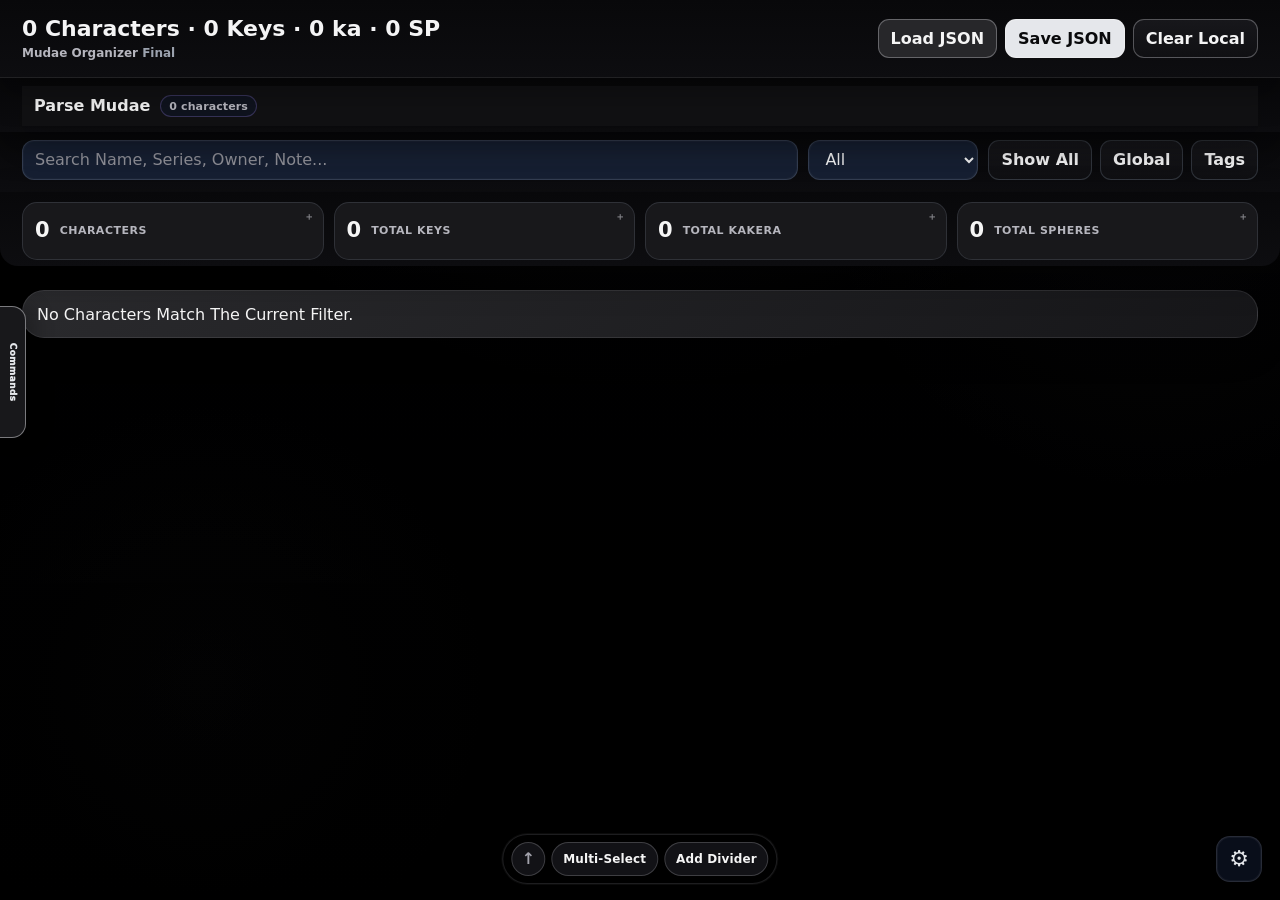
==== commit 41292e37: "Add files via upload" ====
--- a/index.html
+++ b/index.html
@@ -7,14 +7,14 @@
   <meta charset="utf-8">
   <meta name="viewport" content="width=device-width,initial-scale=1">
   <title>Mudae Harem Organizer Final</title>
-  <link rel="icon" type="image/png" sizes="64x64" href="assets/icons/app/favicon.png?v=674">
-  <link rel="shortcut icon" type="image/png" href="assets/icons/app/favicon.png?v=674">
-  <link rel="apple-touch-icon" href="assets/icons/app/favicon.png?v=674">
+  <link rel="icon" type="image/png" sizes="64x64" href="favicon.png?v=674">
+  <link rel="shortcut icon" type="image/png" href="favicon.png?v=674">
+  <link rel="apple-touch-icon" href="favicon.png?v=674">
   <script>
     // Prefer the local PNG favicon. The runtime query avoids stale browser cache
-    // when assets/icons/app/favicon.png is replaced locally.
+    // when favicon.png is replaced locally.
     (() => {
-      const href = 'assets/icons/app/favicon.png?v=' + Date.now();
+      const href = 'favicon.png?v=' + Date.now();
       for (const link of document.querySelectorAll('link[rel~="icon"], link[rel="shortcut icon"], link[rel="apple-touch-icon"]')) {
         link.setAttribute('href', href);
       }
@@ -31,7 +31,7 @@
   <link rel="stylesheet" href="css/edit-gallery/modals.css">
   <link rel="stylesheet" href="css/edit-gallery/gallery.css">
   <link rel="stylesheet" href="css/settings/settings.css">
-  <link rel="stylesheet" href="css/legacy/legacy-patches.css">
+  <link rel="stylesheet" href="css/core/compatibility.css">
   <link rel="stylesheet" href="css/settings/graphics-promoted.css">
   <link rel="stylesheet" href="css/edit-gallery/edit-gallery-promoted.css">
   <link rel="stylesheet" href="css/move/move-character-promoted.css">
@@ -42,6 +42,9 @@
   <link rel="stylesheet" href="css/group/group-menu-promoted.css">
   <link rel="stylesheet" href="css/json/save-clear-promoted.css">
   <link rel="stylesheet" href="css/settings/settings-promoted.css">
+  <link rel="stylesheet" href="css/core/component-topbar.css">
+  <link rel="stylesheet" href="css/core/component-toolbar.css">
+  <link rel="stylesheet" href="css/core/component-parser-panel.css">
   <link rel="stylesheet" href="css/core/topbar-stability.css">
   <link rel="stylesheet" href="css/core/theme-parity-sync.css">
   <link rel="stylesheet" href="css/core/default-black-parity.css">
@@ -64,8 +67,8 @@
           alt=""
         >
       </div>
-      <div class="mhp-loader-title mhp-boot-loader-title">Loading harem...</div>
-      <div class="mhp-loader-subtitle mhp-boot-loader-subtitle">Preparing your collection</div>
+      <div class="mhp-loader-title mhp-boot-loader-title">Loading Harem...</div>
+      <div class="mhp-loader-subtitle mhp-boot-loader-subtitle">Preparing Your Collection</div>
       <div class="mhp-loader-data mhp-boot-loader-data" aria-live="polite">Characters: — · Size: —</div>
       <div class="mhp-loader-bar mhp-boot-loader-bar" aria-hidden="true"><span></span></div>
     </div>
@@ -73,59 +76,59 @@
 
   <div id="jsonDropOverlay" class="mhp-json-drop-overlay" hidden aria-hidden="true">
     <div class="mhp-json-drop-card">
-      <div class="mhp-json-drop-title">Drop JSON to load harem</div>
-      <div class="mhp-json-drop-subtitle">Release your .json backup anywhere on the page.</div>
+      <div class="mhp-json-drop-title">Drop JSON To Load Harem</div>
+      <div class="mhp-json-drop-subtitle">Release Your .json Backup Anywhere On The Page.</div>
     </div>
   </div>
 
 
   <header class="topbar">
     <div class="topbar-title-group">
-      <h1 id="haremTitle" class="topbar-main-title">Load an old JSON export to begin.</h1>
+      <h1 id="haremTitle" class="topbar-main-title">Load An Old JSON Export To Begin.</h1>
       <p class="topbar-version">Mudae Organizer <span>Final</span></p>
     </div>
 
     <div class="top-actions">
-      <label class="btn btn-primary file-btn import-json-btn" title="Load a JSON backup or legacy export">
+      <label class="btn btn-primary file-btn import-json-btn" title="Load A JSON Backup Or Older Export">
         Load JSON
         <input id="jsonFileInput" type="file" accept=".json,application/json">
       </label>
-      <button id="exportJsonBtn" class="btn btn-secondary save-json-btn" type="button" title="Choose a filename and save a JSON backup">Save JSON</button>
-      <button id="clearLocalBtn" class="btn btn-ghost" type="button">Clear local</button>
+      <button id="exportJsonBtn" class="btn btn-secondary save-json-btn" type="button" title="Choose A Filename And Save A JSON Backup">Save JSON</button>
+      <button id="clearLocalBtn" class="btn btn-ghost" type="button">Clear Local</button>
     </div>
   </header>
 
   <div class="parser-panel" id="parserPanel">
     <details id="parserDetails">
-      <summary>Parse Mudae <span id="parserCount" class="parser-count" aria-live="polite">0 characters</span></summary>
+      <summary>Parse Mudae <span id="parserCount" class="parser-count" aria-live="polite">0 Characters</span></summary>
       <div class="parser-command-hints" role="group" aria-label="Supported Mudae commands">
-        <span class="parser-command-label">Supported commands</span>
+        <span class="parser-command-label">Supported Commands</span>
         <button class="parser-command-chip" type="button" data-copy-command="$mmis" title="Copy $mmis">
           <span class="parser-command-code">$mmis</span>
-          <span class="parser-command-description">Visual harem scan with images.</span>
+          <span class="parser-command-description">Visual Harem Scan With Images.</span>
         </button>
         <button class="parser-command-chip" type="button" data-copy-command="$mmsaty+ri-c+x+kom+" title="Copy $mmsaty+ri-c+x+kom+">
           <span class="parser-command-code">$mmsaty+ri-c+x+kom+</span>
-          <span class="parser-command-description">Full harem import with series, ranks, kakera, keys, owner and notes.</span>
+          <span class="parser-command-description">Full Harem Import With Series, Ranks, Kakera, Keys, Owner And Notes.</span>
         </button>
         <button class="parser-command-chip" type="button" data-copy-command="$mmty+i-c+x+kom+" title="Copy $mmty+i-c+x+kom+">
           <span class="parser-command-code">$mmty+i-c+x+kom+</span>
-          <span class="parser-command-description">Targeted import for a few characters, avoiding a huge full export.</span>
+          <span class="parser-command-description">Targeted Import For A Few Characters, Avoiding A Huge Full Export.</span>
         </button>
         <button class="parser-command-chip" type="button" data-copy-command="$mmz!sm+" title="Copy $mmz!sm+ (Spheres)">
           <span class="parser-command-code">$mmz!sm+ <em>Spheres</em></span>
-          <span class="parser-command-description">Sphere perks and invested SP.</span>
+          <span class="parser-command-description">Sphere Perks And Invested SP.</span>
         </button>
         <button id="loadDemoBoardBtn" class="parser-command-chip parser-demo-btn" type="button" title="Load the included demo board JSON">
-          <span class="parser-command-code">Demo board</span>
-          <span class="parser-command-description">Load sample JSON.</span>
+          <span class="parser-command-code">Demo Board</span>
+          <span class="parser-command-description">Load Sample JSON.</span>
         </button>
       </div>
       <div class="parser-body">
-        <textarea id="parserInput" class="parser-input" placeholder="Paste $mm / $mms / manual Mudae text here..." autocomplete="off" spellcheck="false"></textarea>
+        <textarea id="parserInput" class="parser-input" placeholder="Paste $mm / $mms / Manual Mudae Text Here..." autocomplete="off" spellcheck="false"></textarea>
         <div class="parser-actions">
           <button id="parseAppendBtn" class="btn btn-primary" type="button">Parse</button>
-          <button id="parseReplaceBtn" class="btn btn-danger" type="button">Replace board</button>
+          <button id="parseReplaceBtn" class="btn btn-danger" type="button">Replace Board</button>
           <button id="clearParserBtn" class="btn btn-ghost" type="button">Clear</button>
         </div>
         <p id="parserStatus" class="parser-status">Ready.</p>
@@ -137,14 +140,14 @@
   <div class="toolbar">
     <div class="search-box">
 
-      <input id="searchInput" class="search-input" type="text" placeholder="Search name, series, owner, note..." autocomplete="off" spellcheck="false">
-
-      <button id="clearSearchBtn" class="search-clear-btn" type="button" title="Clear search" aria-label="Clear search">×</button>
+      <input id="searchInput" class="search-input" type="text" placeholder="Search Name, Series, Owner, Note..." autocomplete="off" spellcheck="false">
+
+      <button id="clearSearchBtn" class="search-clear-btn" type="button" title="Clear Search" aria-label="Clear Search">×</button>
 
     </div>
     <select id="filterTypeSelect" class="select-input">
       <option value="all">All</option>
-      <optgroup label="Mudae tags">
+      <optgroup label="Mudae Tags">
         <option value="wa">$wa</option>
         <option value="ha">$ha</option>
         <option value="wg">$wg</option>
@@ -155,32 +158,36 @@
         <option value="gender:husbando">♂️ Husbando</option>
         <option value="gender:both">⚧️ Both</option>
       </optgroup>
-      <optgroup label="Roulette type">
+      <optgroup label="Roulette Type">
         <option value="world:animanga">🎴 Animanga</option>
         <option value="world:game">🎮 Game</option>
         <option value="world:both">🔀 Both</option>
       </optgroup>
       <optgroup label="Other">
-        <option value="gallery">Has gallery</option>
-        <option value="noimage">No real image</option>
+        <option value="gallery">Has Gallery</option>
+        <option value="noimage">No Real Image</option>
       </optgroup>
     </select>
-    <button id="restoreAllBtn" class="btn btn-ghost" type="button">Show all</button>
+    <div class="toolbar-actions" aria-label="Search actions">
+      <button id="restoreAllBtn" class="btn btn-ghost" type="button">Show All</button>
+      <button id="globalGalleryCheckBtn" class="btn btn-secondary global-gallery-check-btn" type="button" title="Global Gallery Check For All Characters">Global</button>
+      <button id="galleryTagsIndexBtn" class="btn btn-secondary gallery-tags-index-btn" type="button" title="Show All Gallery Tags">Tags</button>
+    </div>
   </div>
 
   <div id="floatingBar" class="floating-bar floating-bar-slim is-floating-active">
     <div class="mhp-floating-shell floating-bar-inner">
       <div id="floatingActionBtns" class="mhp-floating-actions floating-action-btns">
-        <button id="floatingBackTopBtn" class="mhp-floating-btn mhp-floating-icon-btn floating-back-btn" type="button" title="Back to top">↑</button>
-        <button id="floatingMultiSelectBtn" class="mhp-floating-btn floating-action-btn floating-normal-action" type="button" title="Toggle multi-select">Multi-Select</button>
-        <button id="floatingMoveSelectedBtn" class="mhp-floating-btn floating-action-btn floating-multi-only" type="button" title="Choose destination for selected cards" hidden>Move selected</button>
-        <button id="floatingCreateGroupBtn" class="mhp-floating-btn floating-action-btn floating-multi-only" type="button" title="Create a group from selected cards" hidden>Create Group</button>
-        <button id="floatingClearMultiSelectBtn" class="mhp-floating-btn floating-action-btn floating-multi-only" type="button" title="Clear selected cards" hidden>Clear</button>
-        <button id="floatingAddDividerBtn" class="mhp-floating-btn floating-action-btn floating-normal-action" type="button" title="Add divider or sub-divider">Add Divider</button>
+        <button id="floatingBackTopBtn" class="mhp-floating-btn mhp-floating-icon-btn floating-back-btn" type="button" title="Back To Top">↑</button>
+        <button id="floatingMultiSelectBtn" class="mhp-floating-btn floating-action-btn floating-normal-action" type="button" title="Toggle Multi-Select">Multi-Select</button>
+        <button id="floatingMoveSelectedBtn" class="mhp-floating-btn floating-action-btn floating-multi-only" type="button" title="Move Selected Characters To An Exact Position. Hold Shift/Ctrl For Click-Destination Mode" hidden>Move Selected</button>
+        <button id="floatingCreateGroupBtn" class="mhp-floating-btn floating-action-btn floating-multi-only" type="button" title="Create A Group From Selected Cards" hidden>Create Group</button>
+        <button id="floatingClearMultiSelectBtn" class="mhp-floating-btn floating-action-btn floating-multi-only" type="button" title="Clear Selected Cards" hidden>Clear</button>
+        <button id="floatingAddDividerBtn" class="mhp-floating-btn floating-action-btn floating-normal-action" type="button" title="Add Divider Or Sub-Divider">Add Divider</button>
       </div>
       <div class="mhp-floating-search floating-search-box">
-        <input id="floatingSearchInput" class="mhp-floating-input floating-search-input" placeholder="Search while browsing..." autocomplete="off" spellcheck="false">
-        <button id="floatingClearSearchBtn" class="mhp-floating-btn mhp-floating-icon-btn floating-search-clear-btn" type="button" title="Clear floating search" aria-label="Clear floating search" hidden>×</button>
+        <input id="floatingSearchInput" class="mhp-floating-input floating-search-input" placeholder="Search While Browsing..." autocomplete="off" spellcheck="false">
+        <button id="floatingClearSearchBtn" class="mhp-floating-btn mhp-floating-icon-btn floating-search-clear-btn" type="button" title="Clear Floating Search" aria-label="Clear Floating Search" hidden>×</button>
       </div>
     </div>
   </div>
@@ -218,9 +225,9 @@
       <header class="edit-head">
         <div>
           <h2 id="editTitle">Edit Character</h2>
-          <p id="editSubtitle">Clean rebuild editor.</p>
-        </div>
-        <button id="editCloseBtn" class="btn btn-ghost icon-btn" type="button" aria-label="Close edit">×</button>
+          <p id="editSubtitle">Clean Rebuild Editor.</p>
+        </div>
+        <button id="editCloseBtn" class="btn btn-ghost icon-btn" type="button" aria-label="Close Edit">×</button>
       </header>
 
       <div id="editBody" class="edit-body">
@@ -247,9 +254,9 @@
 
           <div class="field-grid two edit-color-note-row">
             <div class="embed-color-field">
-              <span class="field-label-text">Embed color</span>
+              <span class="field-label-text">Embed Color</span>
               <div class="embed-color-control">
-                <button id="editColorPreviewBtn" class="embed-color-preview-btn" type="button" title="Open color palette">
+                <button id="editColorPreviewBtn" class="embed-color-preview-btn" type="button" title="Open Color Palette">
                   <span id="editColorPreviewSwatch" class="embed-color-preview-swatch"></span>
                   <span id="editColorPreviewText" class="embed-color-preview-text">#8B5CF6</span>
                 </button>
@@ -258,12 +265,12 @@
               <div id="editColorPalettePanel" class="embed-color-palette-panel" hidden>
                 <div class="embed-color-palette-head">
                   <div>
-                    <span>Custom palette</span>
-                    <small>Write HEX or choose a swatch</small>
+                    <span>Custom Palette</span>
+                    <small>Write HEX Or Choose A Swatch</small>
                   </div>
-                  <button id="editColorPaletteCloseBtn" class="embed-color-palette-close" type="button" aria-label="Close color palette">×</button>
+                  <button id="editColorPaletteCloseBtn" class="embed-color-palette-close" type="button" aria-label="Close Color Palette">×</button>
                 </div>
-                <div id="editColorPaletteGrid" class="embed-color-palette-grid" role="listbox" aria-label="Embed color swatches"></div>
+                <div id="editColorPaletteGrid" class="embed-color-palette-grid" role="listbox" aria-label="Embed Color swatches"></div>
               </div>
             </div>
             <label class="edit-note-field">Note <textarea id="editNoteInput" rows="2"></textarea></label>
@@ -272,12 +279,12 @@
           <details class="spheres-box edit-spheres-panel edit-spheres-collapsible">
             <summary>
               <span>Spheres</span>
-              <small id="spheresSummary">No spheres</small>
+              <small id="spheresSummary">No Spheres</small>
             </summary>
             <div id="spheresGrid" class="spheres-grid"></div>
             <div class="spheres-actions">
-              <button id="spheresAllBtn" class="btn btn-secondary" type="button">All spheres</button>
-              <button id="spheresClearBtn" class="btn btn-ghost" type="button">Clear spheres</button>
+              <button id="spheresAllBtn" class="btn btn-secondary" type="button">All Spheres</button>
+              <button id="spheresClearBtn" class="btn btn-ghost" type="button">Clear Spheres</button>
             </div>
           </details>
 
@@ -286,10 +293,11 @@
         <aside class="edit-preview-column">
           <div class="preview-box">
             <img id="editPreviewImg" alt="Preview" src="[data-uri]">
+            <span id="editPreviewIndexBadge" class="edit-preview-index-badge" hidden></span>
           </div>
           <div class="mudae-preview-actions">
             <button id="mudaeSearchBtn" class="btn btn-secondary" type="button">Search Mudae</button>
-            <button id="galleryToggleBtn" class="btn btn-ghost icon-btn" type="button" aria-expanded="false" title="Toggle gallery">›</button>
+            <button id="galleryToggleBtn" class="btn btn-ghost icon-btn" type="button" aria-expanded="false" title="Toggle Gallery">›</button>
           </div>
         </aside>
       </div>
@@ -309,25 +317,31 @@
   <aside id="galleryPanel" class="gallery-panel" hidden>
     <header class="gallery-head">
       <div>
-        <h2>Mudae images</h2>
-        <p id="galleryStatus">Gallery ready.</p>
-      </div>
-      <button id="galleryCloseBtn" class="btn btn-ghost icon-btn" type="button" aria-label="Close gallery">×</button>
+        <h2>Mudae + Custom Images</h2>
+        <p id="galleryStatus">Gallery Ready.</p>
+      </div>
+      <button id="galleryCloseBtn" class="btn btn-ghost icon-btn" type="button" aria-label="Close Gallery">×</button>
     </header>
+
+    <div class="gallery-tag-filter-bar" id="galleryTagFilterBar">
+      <label class="gallery-tag-filter-label" for="galleryTagSearchInput">Tags</label>
+      <input id="galleryTagSearchInput" class="gallery-tag-filter-input" type="search" placeholder="Filter gallery tags..." autocomplete="off" spellcheck="false">
+      <button id="galleryTagClearBtn" class="btn btn-ghost gallery-tag-clear-btn" type="button">All Images</button>
+      <span id="galleryTagFilterInfo" class="gallery-tag-filter-info" aria-live="polite"></span>
+    </div>
 
     <div id="galleryGrid" class="gallery-grid mhp-gallery-ratio-grid"></div>
 
     <footer class="gallery-bottom">
       <div class="gallery-actions">
-        <button id="loadPastedBtn" class="btn btn-secondary" type="button">Parse pasted links</button>
-        <button id="galleryMatchedOnlyBtn" class="btn btn-ghost" type="button" aria-pressed="false" title="Show only images marked as match">Matched only</button>
-        <button id="galleryUseMatchedBtn" class="btn btn-ghost" type="button" title="Select the first matched image">Use match</button>
-        <button id="clearGalleryBtn" class="btn btn-ghost" type="button">Clear</button>
+        <button id="galleryMatchedOnlyBtn" class="btn btn-ghost" type="button" aria-pressed="false" title="Show Only Matched Official Images">Match (0)</button>
+        <button id="clearOfficialGalleryBtn" class="btn btn-ghost" type="button" title="Clear Official Mudae Images Only">Clear Official</button>
+        <button id="clearCustomGalleryBtn" class="btn btn-ghost" type="button" title="Clear Custom Imgur/ImgChest Images Only">Clear Custom</button>
       </div>
 
       <details id="galleryPasteDetails" class="gallery-paste-details">
-        <summary>Show pasted links</summary>
-        <textarea id="galleryPasteInput" class="gallery-paste" placeholder="Paste Mudae image URLs here, one per line..."></textarea>
+        <summary>Show Pasted Links</summary>
+        <textarea id="galleryPasteInput" class="gallery-paste" placeholder="Paste Official Mudae URLs Or Custom Imgur/ImgChest URLs Here, One Per Line..."></textarea>
       </details>
     </footer>
   </aside>
@@ -346,7 +360,7 @@
         <img class="char-img" loading="lazy" alt="">
         <span class="sphere-badge" hidden></span>
         <span class="gallery-badge" hidden>Gallery</span>
-        <button class="card-edit-btn" type="button" title="Edit character">Edit</button>
+        <button class="card-edit-btn" type="button" title="Edit Character">Edit</button>
       </div>
 
       <h3 class="char-name"></h3>
@@ -387,8 +401,8 @@
         >
       </div>
       <div class="mhp-loader-copy app-loading-copy">
-        <strong id="appLoadingTitle" class="mhp-loader-title">Loading harem...</strong>
-        <span id="appLoadingDetail" class="mhp-loader-subtitle">Preparing characters and images.</span>
+        <strong id="appLoadingTitle" class="mhp-loader-title">Loading Harem...</strong>
+        <span id="appLoadingDetail" class="mhp-loader-subtitle">Preparing Characters And Images.</span>
         <span id="appLoadingData" class="mhp-loader-data" aria-live="polite">Characters: — · Size: —</span>
       </div>
       <div class="mhp-loader-bar app-loading-bar" aria-hidden="true"><span></span></div>
@@ -452,10 +466,10 @@
   <div id="forceLoadProgressPanel" class="force-load-progress-overlay" hidden>
     <div class="force-load-progress-card">
       <div class="force-load-progress-head">
-        <strong>Image preload</strong>
-      </div>
-      <div id="forceLoadProgressText" class="force-load-progress-text">Preparing card image queue...</div>
-      <div id="forceLoadPreviewGrid" class="force-load-preview-grid" role="group" aria-label="Images currently loading"></div>
+        <strong>Image Preload</strong>
+      </div>
+      <div id="forceLoadProgressText" class="force-load-progress-text">Preparing Card Image Queue...</div>
+      <div id="forceLoadPreviewGrid" class="force-load-preview-grid" role="group" aria-label="Images Currently Loading"></div>
       <button id="forceLoadCancelBtn" class="force-load-cancel-btn" type="button">Cancel</button>
     </div>
   </div>
@@ -477,13 +491,39 @@
         <button id="performanceToggleBtn" class="settings-toggle-btn" type="button">ON</button>
       </div>
 
+      <div class="settings-toggle-row">
+        <div class="settings-toggle-copy">
+          <strong>Group Naming</strong>
+          <span>Automatic uses generated names. Manual asks for a name after creating a group.</span>
+        </div>
+        <button id="groupNamingModeBtn" class="settings-toggle-btn" type="button">Automatic</button>
+      </div>
+
+      <div class="settings-toggle-row settings-storage-row">
+        <div class="settings-toggle-copy settings-storage-copy">
+          <strong>Storage</strong>
+          <span id="storageStatusText" class="settings-storage-compact" aria-live="polite">Checking Storage...</span>
+          <div class="settings-storage-lines" aria-label="Storage Status">
+            <div class="settings-storage-line"><b>Mode</b><em id="storageModeValue">Checking...</em></div>
+            <div class="settings-storage-line"><b>Save</b><em id="storageSaveValue">—</em></div>
+            <div class="settings-storage-line"><b>Persistent</b><em id="storagePersistentValue">—</em></div>
+            <div class="settings-storage-line"><b>Browser</b><em id="storageUsageValue">—</em></div>
+          </div>
+          <span id="storageStatusHint" class="settings-storage-hint">IndexedDB stores the main save. localStorage keeps a small reference.</span>
+        </div>
+        <div class="settings-action-buttons settings-storage-actions">
+          <button id="enablePersistentStorageBtn" class="settings-action-btn" type="button">Enable Persistent</button>
+          <button id="refreshStorageStatusBtn" class="settings-action-btn" type="button">Refresh</button>
+        </div>
+      </div>
+
       <div id="graphicsSettingsBackdrop" class="settings-graphics-backdrop" hidden></div>
 
       <div id="graphicsSettingsPanel" class="settings-graphics-panel" role="dialog" aria-modal="true" aria-labelledby="graphicsSettingsTitle" hidden>
         <header class="settings-graphics-head">
           <div>
-            <span id="graphicsSettingsTitle" class="settings-section-label">Graphics settings</span>
-            <p>Background, layout and visual style.</p>
+            <span id="graphicsSettingsTitle" class="settings-section-label">Graphics Settings</span>
+            <p>Background, Layout And Visual Style.</p>
           </div>
           <button id="graphicsSettingsCloseBtn" class="settings-modal-close" type="button" aria-label="Close graphics settings">×</button>
         </header>
@@ -491,8 +531,8 @@
         <div class="settings-inline-pair graphics-density-pair">
           <div class="settings-toggle-row visible-cards-row">
         <div class="settings-toggle-copy">
-          <strong>Visible cards</strong>
-          <span>Limit how many cards are mounted at once.</span>
+          <strong>Visible Cards</strong>
+          <span>Limit How Many Cards Are Mounted At Once.</span>
         </div>
         <select id="visibleCardLimitSelect" class="settings-select">
           <option value="150">150</option>
@@ -506,8 +546,8 @@
 
           <div class="settings-toggle-row board-columns-row">
         <div class="settings-toggle-copy">
-          <strong>Characters per row</strong>
-          <span>Choose how many character cards are shown per row.</span>
+          <strong>Characters Per Row</strong>
+          <span>Choose How Many Character Cards Are Shown Per Row.</span>
         </div>
         <select id="boardColumnsSelect" class="settings-select">
           <option value="0">Auto</option>
@@ -523,10 +563,10 @@
         <div class="settings-inline-pair graphics-style-pair">
           <div class="settings-action-row visual-mode-row">
         <div class="settings-toggle-copy">
-          <strong>Visual mode</strong>
-          <span>Minimalist uses flat panels. Glass uses transparent panels.</span>
-        </div>
-        <div class="visual-mode-toggle" role="group" aria-label="Visual mode">
+          <strong>Visual Mode</strong>
+          <span>Minimalist Uses Flat Panels. Glass Uses Transparent Panels.</span>
+        </div>
+        <div class="visual-mode-toggle" role="group" aria-label="Visual Mode">
           <button id="minimalistModeBtn" class="visual-mode-btn is-active" type="button" data-visual-mode="minimalist" aria-pressed="true">Minimalist</button>
           <button id="glassModeBtn" class="visual-mode-btn" type="button" data-visual-mode="glass" aria-pressed="false">Glass</button>
         </div>
@@ -534,10 +574,10 @@
 
           <div class="settings-action-row settings-theme-preset-row">
         <div class="settings-toggle-copy">
-          <strong>Theme preset</strong>
-          <span>Choose the built-in tint used by the page background.</span>
-        </div>
-        <div class="settings-preset-buttons" role="group" aria-label="Theme presets">
+          <strong>Theme Preset</strong>
+          <span>Choose The Built-In Tint Used By The Page Background.</span>
+        </div>
+        <div class="settings-preset-buttons" role="group" aria-label="Theme Presets">
           <button class="settings-preset-btn" type="button" data-bg-preset="default">Default</button>
           <button class="settings-preset-btn" type="button" data-bg-preset="purple">Soft Purple</button>
           <button class="settings-preset-btn" type="button" data-bg-preset="blue">Blue Night</button>
@@ -548,14 +588,14 @@
 
       <div class="settings-action-row settings-background-row">
         <div class="settings-toggle-copy">
-          <strong>Page background</strong>
-          <span>Use a direct image URL or upload one from your PC. Great for Imgur or ImgChest direct image links.</span>
+          <strong>Page Background</strong>
+          <span>Use A Direct Image URL Or Upload One From Your PC. Great For Imgur Or ImgChest Direct Image Links.</span>
         </div>
         <div class="settings-background-status">
           <span id="backgroundPreviewThumb" class="settings-background-preview" aria-hidden="true"></span>
           <div class="settings-background-copy">
-            <strong id="backgroundStatusText">Default background</strong>
-            <span id="backgroundStatusHint">Soft built-in gradient.</span>
+            <strong id="backgroundStatusText">Default Background</strong>
+            <span id="backgroundStatusHint">Soft Built-In Gradient.</span>
           </div>
         </div>
         <div class="settings-background-url-row">
@@ -567,7 +607,7 @@
             <span>Opacity</span>
             <div class="settings-range-control">
               <input id="backgroundOpacityInput" class="settings-range-input" type="range" min="0" max="100" step="1" value="35" list="backgroundPercentMarks">
-              <input id="backgroundOpacityNumberInput" class="settings-number-input" type="number" min="0" max="100" step="1" value="35" aria-label="Background opacity percent">
+              <input id="backgroundOpacityNumberInput" class="settings-number-input" type="number" min="0" max="100" step="1" value="35" aria-label="Background Opacity Percent">
               <span class="settings-number-suffix">%</span>
             </div>
           </div>
@@ -575,7 +615,7 @@
             <span>Blur</span>
             <div class="settings-range-control">
               <input id="backgroundBlurInput" class="settings-range-input" type="range" min="0" max="100" step="1" value="0" list="backgroundPercentMarks">
-              <input id="backgroundBlurNumberInput" class="settings-number-input" type="number" min="0" max="100" step="1" value="0" aria-label="Background blur percent">
+              <input id="backgroundBlurNumberInput" class="settings-number-input" type="number" min="0" max="100" step="1" value="0" aria-label="Background Blur Percent">
               <span class="settings-number-suffix">%</span>
             </div>
           </div>
@@ -587,42 +627,42 @@
             <option value="100" label="100%"></option>
           </datalist>
         </div>
-        <div class="settings-action-buttons settings-background-action-buttons" role="group" aria-label="Background image actions">
-          <label class="settings-action-btn settings-file-btn" title="Upload a background image from your PC">
-            Upload image
+        <div class="settings-action-buttons settings-background-action-buttons" role="group" aria-label="Background Image Actions">
+          <label class="settings-action-btn settings-file-btn" title="Upload A Background Image From Your PC">
+            Upload Image
             <input id="backgroundFileInput" type="file" accept="image/*">
           </label>
-          <button id="removeCustomBackgroundBtn" class="settings-action-btn" type="button" title="Remove the custom URL/uploaded image and restore the selected background preset">Restore background</button>
-          <button id="clearBackgroundBtn" class="settings-action-btn" type="button" title="Reset background image, preset, opacity and blur">Use default</button>
+          <button id="removeCustomBackgroundBtn" class="settings-action-btn" type="button" title="Remove The Custom URL/Uploaded Image And Restore The Selected Background Preset">Restore Background</button>
+          <button id="clearBackgroundBtn" class="settings-action-btn" type="button" title="Reset Background Image, Preset, Opacity And Blur">Use Default</button>
         </div>
       </div>
 
       <div class="settings-action-row settings-glass-row">
         <div class="settings-toggle-copy">
           <strong>Transparent UI</strong>
-          <span>Adjust how much the background shows through cards and panels.</span>
+          <span>Adjust How Much The Background Shows Through Cards And Panels.</span>
         </div>
         <button id="glassToggleBtn" class="settings-toggle-btn" type="button">ON</button>
         <div class="settings-background-tuning settings-glass-tuning">
           <div class="settings-range-field">
-            <span>Panel transparency</span>
+            <span>Panel Transparency</span>
             <div class="settings-range-control">
               <input id="glassTransparencyInput" class="settings-range-input" type="range" min="0" max="100" step="1" value="35" list="backgroundPercentMarks">
-              <input id="glassTransparencyNumberInput" class="settings-number-input" type="number" min="0" max="100" step="1" value="35" aria-label="Panel transparency percent">
+              <input id="glassTransparencyNumberInput" class="settings-number-input" type="number" min="0" max="100" step="1" value="35" aria-label="Panel Transparency percent">
               <span class="settings-number-suffix">%</span>
             </div>
           </div>
           <div class="settings-range-field">
-            <span>Menu transparency</span>
+            <span>Menu Transparency</span>
             <div class="settings-range-control">
               <input id="cardsTransparencyInput" class="settings-range-input" type="range" min="0" max="100" step="1" value="20" list="backgroundPercentMarks">
-              <input id="cardsTransparencyNumberInput" class="settings-number-input" type="number" min="0" max="100" step="1" value="20" aria-label="Menu transparency percent">
+              <input id="cardsTransparencyNumberInput" class="settings-number-input" type="number" min="0" max="100" step="1" value="20" aria-label="Menu Transparency percent">
               <span class="settings-number-suffix">%</span>
             </div>
           </div>
           <div class="settings-glass-reset-row">
-            <button id="restoreTransparencyDefaultsBtn" class="settings-action-btn" type="button">Restore transparency defaults</button>
-            <small>Default: panels 35% · menus 20%.</small>
+            <button id="restoreTransparencyDefaultsBtn" class="settings-action-btn" type="button">Restore Transparency Defaults</button>
+            <small>Default: Panels 35% · Menus 20%.</small>
           </div>
         </div>
       </div>
@@ -631,13 +671,13 @@
       <div class="settings-action-row">
         <div class="settings-toggle-copy">
           <strong>Images</strong>
-          <span id="failedImagesStatus">Image helper ready · Failed: 0</span>
+          <span id="failedImagesStatus">Image Helper Ready · Failed: 0</span>
         </div>
         <div class="settings-action-buttons">
-          <button id="forceLoadVisibleImagesBtn" class="settings-action-btn" type="button">Load visible</button>
-          <button id="forceLoadAllImagesBtn" class="settings-action-btn" type="button">Preload card images</button>
-          <button id="retryFailedImagesBtn" class="settings-action-btn" type="button">Retry failed</button>
-          <button id="clearFailedImagesBtn" class="settings-action-btn" type="button">Clear failed</button>
+          <button id="forceLoadVisibleImagesBtn" class="settings-action-btn" type="button">Load Visible</button>
+          <button id="forceLoadAllImagesBtn" class="settings-action-btn" type="button">Preload Card Images</button>
+          <button id="retryFailedImagesBtn" class="settings-action-btn" type="button">Retry Failed</button>
+          <button id="clearFailedImagesBtn" class="settings-action-btn" type="button">Clear Failed</button>
         </div>
       </div>
     </div>
@@ -910,9 +950,9 @@
       const root = document.documentElement;
       const force = !!options.force;
 
-      // The app owns the initial loading lifecycle. Older load/focus patches may
+      // The app owns the initial loading lifecycle. Older load/focus handlers may
       // still call this function, but they must not swap the boot loader into a
-      // second legacy/app overlay while the harem is still restoring.
+      // second app overlay while the harem is still restoring.
       if (!force && !window.__mhpBootCanFinish) {
         window.__mhpPendingBootFinish = true;
         return;
--- a/css/core/base.css
+++ b/css/core/base.css
@@ -73,19 +73,7 @@
   user-select:none;
 }
 
-.topbar{
-  position:sticky;
-  top:0;
-  z-index:50;
-  display:flex;
-  justify-content:space-between;
-  gap:16px;
-  align-items:center;
-  padding:16px 22px;
-  background:rgba(2,6,23,.84);
-  border-bottom:1px solid var(--border);
-  backdrop-filter:blur(14px);
-}
+
 
 .topbar-title-group{
   min-width:0;
@@ -397,7 +385,7 @@
 }
 
 
-/* v2.599: cached/ready card images should not visually flash when virtual rows are reused. */
+/* cached/ready card images should not visually flash when virtual rows are reused. */
 .char-img.image-ready-minimal{
   opacity:1;
   filter:none;
--- a/css/core/background.css
+++ b/css/core/background.css
@@ -748,7 +748,7 @@
 }
 
 
-/* v2.600: stable custom background layer owner.
+/* stable custom background layer owner.
    The fixed #mhpPageBackground layer is now the only element allowed to paint
    custom uploaded/URL backgrounds. Old html/body pseudo background layers are
    disabled here to avoid flicker, repaint gaps, and competing background swaps. */
--- a/css/core/themes.css
+++ b/css/core/themes.css
@@ -2366,120 +2366,6 @@
   scroll-behavior:auto!important;
 }
 
-:root,
-html.mhp-theme-default,
-body.mhp-theme-default,
-html.bg-preset-default,
-body.bg-preset-default,
-html[data-background-preset="default"],
-body[data-background-preset="default"]{
-  --theme-surface:rgba(24,24,27,.72);
-  --theme-surface-strong:rgba(10,10,12,.94);
-  --theme-border:rgba(212,212,216,.22);
-  --theme-text:#f5f5f5;
-  --theme-muted:#c9c9cf;
-  --theme-accent:#e5e7eb;
-  --theme-accent-2:#a1a1aa;
-
-  --mhp-theme-accent:#e5e7eb;
-  --mhp-theme-accent-2:#a1a1aa;
-  --mhp-theme-title:#f5f5f5;
-  --mhp-theme-border:rgba(212,212,216,.22);
-  --mhp-theme-border-soft:rgba(212,212,216,.14);
-  --mhp-theme-glow:rgba(229,231,235,.10);
-
-  --mhp-min-shell:#0a0a0c;
-  --mhp-min-row:#111113;
-  --mhp-min-row-2:#18181b;
-  --mhp-min-control:#18181b;
-  --mhp-min-control-hover:#27272a;
-  --mhp-min-border:rgba(212,212,216,.18);
-  --mhp-min-border-strong:rgba(229,231,235,.26);
-
-  --mhp-glass-shell:rgba(10,10,12,.66);
-  --mhp-glass-row:rgba(24,24,27,.48);
-  --mhp-glass-row-alt:rgba(39,39,42,.42);
-  --mhp-glass-control:rgba(39,39,42,.54);
-  --mhp-glass-control-hover:rgba(63,63,70,.62);
-  --mhp-glass-border:rgba(212,212,216,.16);
-  --mhp-glass-border-strong:rgba(229,231,235,.24);
-}
-
-html.mhp-theme-purple,
-body.mhp-theme-purple,
-html.bg-preset-purple,
-body.bg-preset-purple,
-html[data-background-preset="purple"],
-body[data-background-preset="purple"]{
-  --theme-surface:rgba(38,25,68,.78);
-  --theme-surface-strong:rgba(38,25,68,.94);
-  --theme-border:rgba(216,180,254,.28);
-  --theme-text:#faf5ff;
-  --theme-muted:#e9d5ff;
-  --theme-accent:#d8b4fe;
-  --theme-accent-2:#f0abfc;
-
-  --mhp-theme-accent:#d8b4fe;
-  --mhp-theme-accent-2:#f0abfc;
-  --mhp-theme-title:#faf5ff;
-  --mhp-theme-border:rgba(216,180,254,.34);
-  --mhp-theme-border-soft:rgba(216,180,254,.22);
-  --mhp-theme-glow:rgba(240,171,252,.22);
-
-  --mhp-min-shell:#261944;
-  --mhp-min-row:#18102b;
-  --mhp-min-row-2:#21143a;
-  --mhp-min-control:#2e1a4f;
-  --mhp-min-control-hover:#3b2562;
-  --mhp-min-border:rgba(216,180,254,.24);
-  --mhp-min-border-strong:rgba(240,171,252,.34);
-
-  --mhp-glass-shell:rgba(38,25,68,.68);
-  --mhp-glass-row:rgba(46,16,101,.42);
-  --mhp-glass-row-alt:rgba(76,29,149,.34);
-  --mhp-glass-control:rgba(76,29,149,.42);
-  --mhp-glass-control-hover:rgba(107,33,168,.52);
-  --mhp-glass-border:rgba(216,180,254,.20);
-  --mhp-glass-border-strong:rgba(240,171,252,.34);
-}
-
-html.mhp-theme-blue,
-body.mhp-theme-blue,
-html.bg-preset-blue,
-body.bg-preset-blue,
-html[data-background-preset="blue"],
-body[data-background-preset="blue"]{
-  --theme-surface:rgba(8,23,52,.80);
-  --theme-surface-strong:rgba(8,23,52,.94);
-  --theme-border:rgba(125,211,252,.26);
-  --theme-text:#eff6ff;
-  --theme-muted:#bfdbfe;
-  --theme-accent:#7dd3fc;
-  --theme-accent-2:#67e8f9;
-
-  --mhp-theme-accent:#7dd3fc;
-  --mhp-theme-accent-2:#67e8f9;
-  --mhp-theme-title:#eff6ff;
-  --mhp-theme-border:rgba(125,211,252,.32);
-  --mhp-theme-border-soft:rgba(125,211,252,.20);
-  --mhp-theme-glow:rgba(103,232,249,.20);
-
-  --mhp-min-shell:#081734;
-  --mhp-min-row:#061226;
-  --mhp-min-row-2:#0b1f3f;
-  --mhp-min-control:#0f2b52;
-  --mhp-min-control-hover:#12396b;
-  --mhp-min-border:rgba(125,211,252,.22);
-  --mhp-min-border-strong:rgba(103,232,249,.32);
-
-  --mhp-glass-shell:rgba(8,23,52,.68);
-  --mhp-glass-row:rgba(15,60,116,.36);
-  --mhp-glass-row-alt:rgba(30,64,175,.30);
-  --mhp-glass-control:rgba(30,64,175,.36);
-  --mhp-glass-control-hover:rgba(37,99,235,.44);
-  --mhp-glass-border:rgba(125,211,252,.18);
-  --mhp-glass-border-strong:rgba(103,232,249,.32);
-}
 
 :root{
   --glass-panel-alpha:.42;
@@ -2747,7 +2633,7 @@
   content:"Glass complete-board mode active";
 }
 
-/* v2.644: Glass edit readability + darker Default Minimalist
+/* Glass edit readability + darker Default Minimalist
    Keep the glass backdrop on the page overlay, but make the edit modal itself
    a crisp opaque layer so text is not rendered through a blurred panel. */
 body.visual-mode-glass #editModal.edit-modal,
@@ -2848,7 +2734,7 @@
 }
 
 
-/* v2.645: Crisp Glass menus globally
+/* Crisp Glass menus globally
    Glass blur stays on page overlays/background layers only. Menu surfaces are
    rendered as solid, high-contrast panels so text stays sharp in every menu. */
 body.visual-mode-glass,
@@ -3120,7 +3006,7 @@
   color:var(--mhp-glass-menu-muted)!important;
 }
 
-/* v2.646: Default theme menu parity + readable primary buttons
+/* Default theme menu parity + readable primary buttons
    The black/gray Default palette now applies consistently to dialogs, menus,
    panels and action buttons instead of only the board/topbar surfaces. */
 body.mhp-theme-default,
@@ -3383,3 +3269,92 @@
 body[data-background-preset="default"] :is(.app-dialog-title,.edit-title,.gallery-title,.group-menu-title,.export-menu-title,h1,h2,h3,strong){
   color:var(--mhp-default-menu-text)!important;
 }
+
+/* Multi-select move dialog preview */
+.move-selected-dialog .move-selected-summary{
+  display:flex;
+  align-items:center;
+  justify-content:space-between;
+  gap:10px;
+  padding:8px 10px;
+  border:1px solid rgba(56, 189, 248, .32);
+  border-radius:12px;
+  background:rgba(15, 23, 42, .42);
+  color:var(--text, #e5f2ff);
+  font-size:.88rem;
+}
+.move-selected-dialog .move-selected-summary strong{
+  white-space:nowrap;
+  color:var(--accent, #7dd3fc);
+}
+.move-selected-dialog .move-selected-summary span{
+  min-width:0;
+  overflow:hidden;
+  text-overflow:ellipsis;
+  white-space:nowrap;
+  opacity:.9;
+}
+.move-selected-modal .move-character-boundary{
+  grid-template-columns:repeat(2, minmax(0, 1fr));
+}
+@media (max-width: 640px){
+  .move-selected-modal .move-character-boundary{
+    grid-template-columns:1fr;
+  }
+}
+
+/* direct-divider controls for Move Selected. */
+.move-direct-divider-panel{
+  box-sizing:border-box!important;
+  display:grid!important;
+  grid-template-columns:minmax(0, 1fr) 170px!important;
+  gap:8px!important;
+  padding:10px!important;
+  border-radius:14px!important;
+  border:1px solid var(--mhp-theme-border, rgba(196,181,253,.28))!important;
+  background:transparent!important;
+  box-shadow:none!important;
+}
+.move-direct-divider-panel[hidden]{
+  display:none!important;
+}
+.move-direct-divider-panel label{
+  display:grid!important;
+  gap:5px!important;
+  min-width:0!important;
+}
+.move-direct-divider-panel span{
+  font-size:11px!important;
+  font-weight:800!important;
+  letter-spacing:.03em!important;
+  text-transform:uppercase!important;
+  color:var(--mhp-muted, rgba(226,232,240,.68))!important;
+}
+.move-direct-divider-panel select{
+  width:100%!important;
+  min-height:34px!important;
+  border-radius:10px!important;
+  border:1px solid var(--mhp-theme-border, rgba(196,181,253,.26))!important;
+  background:var(--mhp-theme-panel, rgba(15,23,42,.92))!important;
+  color:var(--mhp-text, #e5e7eb)!important;
+  padding:6px 8px!important;
+}
+.move-direct-divider-note{
+  grid-column:1 / -1!important;
+  color:var(--mhp-muted, rgba(226,232,240,.68))!important;
+  font-size:11px!important;
+  line-height:1.35!important;
+}
+body.visual-mode-minimalist .move-direct-divider-panel,
+body[data-visual-mode="minimalist"] .move-direct-divider-panel{
+  background:var(--mhp-min-row, #050a18)!important;
+}
+body.visual-mode-glass .move-direct-divider-panel,
+body[data-visual-mode="glass"] .move-direct-divider-panel{
+  background:var(--mhp-glass-row, rgba(2,6,23,.48))!important;
+}
+@media (max-width:760px){
+  .move-direct-divider-panel{
+    grid-template-columns:1fr!important;
+  }
+}
--- a/css/core/promoted-ui.css
+++ b/css/core/promoted-ui.css
@@ -1,4 +1,4 @@
-/* v2.566: Original page promoted UI tokens.
+/* Original page promoted UI tokens.
    This layer prepares the main page for the Menus LAB menu promotion.
    It does not remove or replace any page background image. */
 
--- a/css/board/layout.css
+++ b/css/board/layout.css
@@ -1,11 +1,4 @@
-.toolbar{
-  position:relative;
-  display:grid;
-  grid-template-columns:minmax(0,1fr) 170px auto;
-  gap:10px;
-  padding:14px 22px;
-  border-bottom:1px solid var(--border);
-}
+
 
 .search-input,
 .select-input{
@@ -17,10 +10,7 @@
   padding:8px 12px;
 }
 
-.parser-panel{
-  position:relative;
-  padding:0 22px 8px;
-}
+
 
 .parser-panel details{
   background:var(--mhp-glass-surface);
@@ -363,18 +353,9 @@
   background-clip:padding-box;
 }
 
-.parser-panel{
-  z-index:35;
-  padding:10px 22px 8px;
-  border-bottom:0;
-}
-
-.toolbar{
-  z-index:34;
-  padding:10px 22px 12px;
-  border-top:0;
-  border-bottom:1px solid var(--border);
-}
+
+
+
 
 .parser-panel details{
   margin:0;
@@ -1224,8 +1205,15 @@
   cursor:progress;
 }
 
+/* v2.750: do not let a stale mhp-heavy-loading class freeze the board.
+   The loading overlay itself is enough to block interaction while visible. */
 html.mhp-heavy-loading #board,
 body.mhp-heavy-loading #board{
+  pointer-events:auto;
+}
+
+html.mhp-heavy-loading:has(#appLoadingOverlay:not([hidden])) #board,
+body.mhp-heavy-loading:has(#appLoadingOverlay:not([hidden])) #board{
   pointer-events:none;
 }
 
@@ -1289,17 +1277,7 @@
   animation:none!important;
 }
 
-.topbar{
-  background:
-    linear-gradient(180deg,
-      rgba(var(--mhp-topbar-rgb,17,17,19),.88),
-      rgba(var(--mhp-topbar-rgb,17,17,19),var(--glass-topbar-alpha,.82))
-    )!important;
-  border-bottom-color:color-mix(in srgb,var(--theme-border,var(--border)) 82%, var(--theme-accent,var(--accent)) 18%)!important;
-  box-shadow:0 10px 30px rgba(0,0,0,.24)!important;
-  backdrop-filter:blur(var(--glass-topbar-blur,10px)) saturate(1.12)!important;
-  -webkit-backdrop-filter:blur(var(--glass-topbar-blur,10px)) saturate(1.12)!important;
-}
+
 .topbar .topbar-version span{color:var(--theme-accent-2,var(--accent-2))!important;}
 
 #parserPanel.parser-panel details,
@@ -1469,3 +1447,58 @@
 #searchSuggestBox[data-anchor="floating"].is-floating-below{
   transform:none!important;
 }
+
+
+/* v2.772: keep Show All + Global in the same toolbar cell */
+
+.toolbar .toolbar-actions{
+  display:inline-flex!important;
+  align-items:center!important;
+  justify-content:flex-end!important;
+  gap:8px!important;
+  min-width:max-content!important;
+  position:relative!important;
+  z-index:1!important;
+}
+.toolbar .toolbar-actions #restoreAllBtn,
+.toolbar .toolbar-actions #globalGalleryCheckBtn.global-gallery-check-btn{
+  height:40px!important;
+  min-height:40px!important;
+  white-space:nowrap!important;
+}
+.toolbar .toolbar-actions #globalGalleryCheckBtn.global-gallery-check-btn{
+  min-width:0!important;
+  width:auto!important;
+  flex:0 0 auto!important;
+  padding-inline:12px!important;
+}
+@media(max-width:760px){
+  .toolbar{
+    grid-template-columns:1fr!important;
+  }
+  .toolbar .toolbar-actions{
+    width:100%!important;
+    min-width:0!important;
+    justify-content:stretch!important;
+  }
+  .toolbar .toolbar-actions #restoreAllBtn,
+  .toolbar .toolbar-actions #globalGalleryCheckBtn.global-gallery-check-btn{
+    flex:1 1 0!important;
+  }
+}
+
+/* Gallery Tags index button beside Show All / Global */
+.toolbar .toolbar-actions #galleryTagsIndexBtn.gallery-tags-index-btn{
+  height:40px!important;
+  min-height:40px!important;
+  min-width:0!important;
+  width:auto!important;
+  flex:0 0 auto!important;
+  padding-inline:12px!important;
+  white-space:nowrap!important;
+}
+@media(max-width:760px){
+  .toolbar .toolbar-actions #galleryTagsIndexBtn.gallery-tags-index-btn{
+    flex:1 1 0!important;
+  }
+}
--- a/css/cards/cards.css
+++ b/css/cards/cards.css
@@ -1288,6 +1288,8 @@
   width:100%;
   aspect-ratio:1;
   min-height:24px;
+  background:var(--mhp-swatch-color, #8B5CF6) !important;
+  background-color:var(--mhp-swatch-color, #8B5CF6) !important;
   border:1px solid rgba(255,255,255,.36);
   border-radius:8px;
   cursor:pointer;
@@ -1374,9 +1376,7 @@
   max-width:calc(100% - 58px);
 }
 
-.topbar{
-  border-bottom:1px solid rgba(148,163,184,.18)!important;
-}
+
 
 .parser-panel,
 .toolbar{
@@ -1385,10 +1385,7 @@
   -webkit-backdrop-filter:blur(var(--glass-panel-blur,14px)) saturate(1.08)!important;
 }
 
-.parser-panel{
-  padding:8px 22px 6px!important;
-  border-bottom:0!important;
-}
+
 
 .parser-panel details{
   min-height:0!important;
@@ -1411,11 +1408,7 @@
   width:100%;
 }
 
-.toolbar{
-  padding:8px 22px 12px!important;
-  border-top:0!important;
-  border-bottom:1px solid rgba(148,163,184,.2)!important;
-}
+
 
 .parser-panel + .toolbar{
   margin-top:0!important;
@@ -2702,7 +2695,7 @@
   box-shadow:0 0 0 5px color-mix(in srgb,var(--accent) 16%,transparent),0 14px 36px rgba(0,0,0,.30)!important;
 }
 
-/* v2.640: Always show card edit controls.
+/* Always show card edit controls.
    The edit button used to appear only on hover, which made the first click
    unreliable on local file loads and after board refreshes. */
 .image-wrap .card-edit-btn,
@@ -2716,7 +2709,7 @@
 }
 
 
-/* v2.641: direct edit button reliability. The visible edit button must stay
+/* direct edit button reliability. The visible edit button must stay
    above all image/move/gif layers and receive pointerdown on the first action. */
 .image-wrap .card-edit-btn{
   z-index:80!important;
@@ -2729,7 +2722,7 @@
 }
 
 
-/* v2.643: card action buttons must be immediately clickable.
+/* card action buttons must be immediately clickable.
    Keeping Edit visible avoids hover/timing races with image move layers. */
 .image-wrap .card-edit-btn,
 .char-card .image-wrap .card-edit-btn,
@@ -2746,3 +2739,20 @@
   pointer-events:auto !important;
   z-index:17 !important;
 }
+
+/* Keep expanded stat breakdowns above sticky dividers. */
+#statsBar.stats{
+  position:relative!important;
+  z-index:1500!important;
+}
+#statsBar.stats .stat-expandable.is-expanded,
+#statsBar.stats .character-stat-card.is-expanded,
+#statsBar.stats .key-stat-card.is-expanded,
+#statsBar.stats .kakera-stat-card.is-expanded,
+#statsBar.stats .sphere-stat-card.is-expanded{
+  position:relative!important;
+  z-index:1600!important;
+}
+#statsBar.stats .stat-expandable.is-expanded :is(.mini-breakdown,.key-breakdown,.stat-detail-box){
+  z-index:1650!important;
+}
--- a/css/board/dividers.css
+++ b/css/board/dividers.css
@@ -576,7 +576,7 @@
   .compact-sticky-divider-actions{justify-content:flex-start!important;flex-wrap:wrap!important;}
 }
 
-/* v2.660: divider edit bulk note controls */
+/* divider edit bulk note controls */
 .divider-edit-grid .divider-note-bulk-field,
 .divider-edit-grid .divider-note-bulk-text-wrap,
 .divider-edit-grid .divider-note-bulk-hint{
@@ -596,7 +596,7 @@
 }
 
 
-/* v2.661: robust divider action hit targets */
+/* robust divider action hit targets */
 .divider-row{position:relative!important;}
 .divider-row .divider-actions,
 .compact-sticky-divider-actions{
@@ -610,7 +610,7 @@
   touch-action:manipulation!important;
 }
 
-/* v2.663: reorganized edit divider dialog */
+/* reorganized edit divider dialog */
 .divider-edit-menu{
   display:flex;
   flex-direction:column;
@@ -712,7 +712,7 @@
   .divider-edit-note-field{grid-column:1 / -1;}
 }
 
-/* v2.664: simplified divider edit dialog */
+/* simplified divider edit dialog */
 .app-dialog-card.divider-edit-dialog-card,
 .app-dialog.divider-edit-dialog-card{
   max-width:min(720px,calc(100vw - 32px))!important;
@@ -757,7 +757,7 @@
 }
 
 .divider-edit-section-head{margin-bottom:10px!important;}
-.divider-edit-section-head strong{font-size:13px!important;}
+.divider-edit-section-head strong{font-size:11px!important;}
 .divider-edit-section-head span{font-size:12px!important;}
 
 .divider-edit-details-grid{
@@ -820,7 +820,7 @@
   .divider-edit-note-field{grid-column:1 / -1!important;}
 }
 
-/* v2.665: centered, simplified divider edit dialog */
+/* centered, simplified divider edit dialog */
 #appDialogOverlay .app-dialog-card.divider-edit-dialog-card{
   width:min(620px,calc(100vw - 36px))!important;
   max-width:min(620px,calc(100vw - 36px))!important;
@@ -902,3 +902,239 @@
   #appDialogOverlay .divider-edit-type-field,
   #appDialogOverlay .divider-edit-color-field{grid-column:1 / -1!important;}
 }
+
+/* Compact divider section move controls. */
+.divider-row .divider-action-btn.divider-move-btn{
+  min-width:26px!important;
+  width:26px!important;
+  padding:0!important;
+  font-size:11px!important;
+  font-weight:950!important;
+  line-height:1!important;
+}
+.divider-row .divider-action-btn.divider-move-btn:disabled{
+  opacity:.38!important;
+  cursor:not-allowed!important;
+}
+.divider-row[data-divider-kind="subdivider"] .divider-action-btn.divider-move-btn{
+  min-width:23px!important;
+  width:23px!important;
+  padding:0!important;
+  font-size:12px!important;
+}
+
+
+.divider-gallery-check-btn,
+.divider-row .divider-gallery-check-btn{
+  min-width:58px!important;
+  padding-inline:10px!important;
+  border-color:color-mix(in srgb,var(--mhp-divider-active) 46%,transparent)!important;
+  background:color-mix(in srgb,var(--mhp-divider-active) 12%,var(--theme-surface,rgba(30,41,59,.82)))!important;
+  font-size:11px!important;
+}
+.divider-gallery-check-btn:hover,
+.divider-row .divider-gallery-check-btn:hover{
+  box-shadow:0 0 0 3px color-mix(in srgb,var(--mhp-divider-active) 14%,transparent)!important;
+}
+
+/* Divider gallery check controls */
+.divider-gallery-mode-picker {
+  display: grid;
+  gap: 8px;
+  margin-top: 6px;
+}
+
+.divider-gallery-mode-picker-summary {
+  margin: 0 0 2px;
+  font-size: 12px;
+  opacity: 0.82;
+}
+
+.divider-gallery-mode-picker-topline {
+  display: flex;
+  align-items: center;
+  justify-content: space-between;
+  gap: 12px;
+  font-size: 12px;
+  color: var(--mhp-text, #f5f7fb);
+}
+
+.divider-gallery-mode-picker-topline small {
+  overflow: hidden;
+  text-overflow: ellipsis;
+  white-space: nowrap;
+  color: var(--mhp-muted, rgba(245, 247, 251, 0.68));
+  font-size: 11px;
+}
+
+.divider-gallery-mode-row {
+  display: grid;
+  grid-template-columns: repeat(3, minmax(0, 1fr));
+  gap: 8px;
+}
+
+.divider-gallery-mode-option {
+  display: flex;
+  align-items: center;
+  justify-content: center;
+  gap: 6px;
+  min-height: 36px;
+  padding: 7px 8px;
+  border: 1px solid var(--mhp-border, rgba(255, 255, 255, 0.14));
+  border-radius: 12px;
+  cursor: pointer;
+  background: rgba(255, 255, 255, 0.035);
+}
+
+.divider-gallery-mode-option:hover {
+  border-color: var(--mhp-accent, rgba(99, 179, 237, 0.55));
+  filter: brightness(1.04);
+}
+
+.divider-gallery-mode-option.is-selected {
+  border-color: var(--mhp-accent, rgba(99, 179, 237, 0.85));
+  background: rgba(99, 179, 237, 0.16);
+}
+
+.divider-gallery-mode-option input {
+  width: 13px;
+  height: 13px;
+  margin: 0;
+}
+
+.divider-gallery-mode-option span {
+  display: inline-flex;
+  align-items: center;
+  justify-content: center;
+  gap: 6px;
+  width: auto;
+  min-width: 0;
+  font-size: 12px;
+  font-weight: 700;
+}
+
+.divider-gallery-mode-option em {
+  min-width: 22px;
+  padding: 1px 6px;
+  border-radius: 999px;
+  background: rgba(255, 255, 255, 0.08);
+  font-style: normal;
+  font-size: 11px;
+  text-align: center;
+  opacity: 0.82;
+}
+
+@media (max-width: 520px) {
+  .divider-gallery-mode-picker-topline {
+    align-items: flex-start;
+    flex-direction: column;
+    gap: 3px;
+  }
+
+  .divider-gallery-mode-row {
+    grid-template-columns: 1fr;
+  }
+}
+
+.divider-gallery-history-row {
+  display: flex;
+  align-items: center;
+  justify-content: space-between;
+  gap: 10px;
+  min-height: 34px;
+  padding: 7px 9px;
+  border: 1px solid var(--mhp-border, rgba(255, 255, 255, 0.12));
+  border-radius: 12px;
+  background: rgba(255, 255, 255, 0.032);
+  font-size: 12px;
+  font-weight: 700;
+}
+
+.divider-gallery-history-row select {
+  min-width: 116px;
+  height: 28px;
+  border: 1px solid var(--mhp-border, rgba(255, 255, 255, 0.16));
+  border-radius: 9px;
+  background: var(--mhp-surface-strong, rgba(15, 23, 42, 0.9));
+  color: var(--mhp-text, #f5f7fb);
+  font: inherit;
+  font-size: 12px;
+  padding: 2px 8px;
+}
+
+.divider-gallery-history-note {
+  margin-top: -2px;
+  font-size: 11px;
+}
+
+/* Gallery check summary */
+.gallery-check-summary-panel{
+  display:grid;
+  gap:10px;
+  margin-top:6px;
+}
+.gallery-check-summary-meta{
+  display:grid;
+  gap:6px;
+  padding:8px 10px;
+  border:1px solid var(--mhp-border,rgba(255,255,255,.12));
+  border-radius:12px;
+  background:rgba(255,255,255,.035);
+}
+.gallery-check-summary-meta div{
+  display:flex;
+  justify-content:space-between;
+  gap:14px;
+  font-size:12px;
+}
+.gallery-check-summary-meta span,
+.gallery-check-summary-list span{
+  color:var(--mhp-muted,rgba(245,247,251,.68));
+}
+.gallery-check-summary-meta strong,
+.gallery-check-summary-list strong{
+  color:var(--mhp-text,#f5f7fb);
+  text-align:right;
+}
+.gallery-check-summary-list{
+  display:grid;
+  gap:4px;
+  margin:0;
+  padding:0;
+  list-style:none;
+}
+.gallery-check-summary-list li{
+  display:flex;
+  align-items:center;
+  justify-content:space-between;
+  gap:16px;
+  min-height:26px;
+  padding:4px 10px;
+  border-radius:10px;
+  background:rgba(255,255,255,.025);
+  font-size:13px;
+}
+
+/* v2.771: compact sticky divider collapse/restore control */
+.compact-sticky-divider-main{
+  appearance:none!important;
+  -webkit-appearance:none!important;
+  border:0!important;
+  background:transparent!important;
+  color:inherit!important;
+  padding:0!important;
+  margin:0!important;
+  font:inherit!important;
+  cursor:pointer!important;
+  text-align:left!important;
+}
+.compact-sticky-divider-main:hover .compact-sticky-divider-icon,
+.compact-sticky-divider-main:focus-visible .compact-sticky-divider-icon{
+  transform:translateY(-1px) scale(1.05);
+  filter:brightness(1.15);
+}
+.compact-sticky-divider-main:focus-visible{
+  outline:2px solid color-mix(in srgb,var(--theme-accent,var(--accent)) 72%, transparent)!important;
+  outline-offset:3px!important;
+  border-radius:12px!important;
+}
--- a/css/edit-gallery/modals.css
+++ b/css/edit-gallery/modals.css
@@ -717,7 +717,7 @@
   }
 }
 
-/* Legacy Group Menu dialog overrides removed in v2.591.
+/* Legacy Group Menu dialog overrides removed in.
    The promoted Group Menu now lives in css/group/group-menu-promoted.css. */
 
 .move-character-modal .app-dialog,
@@ -943,6 +943,23 @@
   overflow-anchor:none!important;
 }
 
+
+
+html.modal-open,
+body.modal-open,
+html.gallery-open,
+body.gallery-open{
+  overscroll-behavior:none!important;
+  scrollbar-gutter:stable!important;
+}
+
+.edit-overlay.show,
+.edit-modal,
+.gallery-panel,
+.gallery-grid{
+  overscroll-behavior:contain!important;
+}
+
 html.mhp-scroll-locked,
 body.mhp-scroll-locked{
   overflow:hidden!important;
@@ -1128,3 +1145,19 @@
   18%{ filter:brightness(1.32); transform:translateZ(0) scale(1.018); }
   100%{ filter:brightness(1); transform:translateZ(0) scale(1); }
 }
+
+/* direct divider destination panel. */
+.move-direct-divider-panel{
+  display:grid!important;
+  grid-template-columns:1fr 180px!important;
+  gap:10px!important;
+  padding:10px!important;
+  border:1px solid rgba(59,130,246,.26)!important;
+  border-radius:13px!important;
+  background:rgba(30,64,175,.10)!important;
+}
+.move-direct-divider-panel[hidden]{display:none!important;}
+.move-direct-divider-panel label{display:grid!important;gap:5px!important;min-width:0!important;}
+.move-direct-divider-panel select{width:100%!important;min-width:0!important;}
+.move-direct-divider-note{grid-column:1 / -1!important;opacity:.8!important;}
+@media (max-width:760px){.move-direct-divider-panel{grid-template-columns:1fr!important;}}
--- a/css/edit-gallery/gallery.css
+++ b/css/edit-gallery/gallery.css
@@ -987,7 +987,9 @@
 }
 
 #galleryPanel #loadPastedBtn,
-#galleryPanel #clearGalleryBtn{
+#galleryPanel #clearGalleryBtn,
+#galleryPanel #clearOfficialGalleryBtn,
+#galleryPanel #clearCustomGalleryBtn{
   width:100%!important;
   min-width:0!important;
   max-width:none!important;
@@ -1003,7 +1005,9 @@
   grid-column:1!important;
 }
 
-#galleryPanel #clearGalleryBtn{
+#galleryPanel #clearGalleryBtn,
+#galleryPanel #clearOfficialGalleryBtn,
+#galleryPanel #clearCustomGalleryBtn{
   grid-column:2!important;
 }
 
@@ -1018,7 +1022,9 @@
   }
 
   #galleryPanel #loadPastedBtn,
-  #galleryPanel #clearGalleryBtn{
+  #galleryPanel #clearGalleryBtn,
+#galleryPanel #clearOfficialGalleryBtn,
+#galleryPanel #clearCustomGalleryBtn{
     grid-column:auto!important;
   }
 }
@@ -1454,7 +1460,7 @@
 }
 
 
-/* v2.624: Mudae match metadata badges/filter. */
+/* Mudae match metadata badges/filter. */
 .gallery-card.is-matched{
   outline:2px solid rgba(34,197,94,.95);
   box-shadow:0 0 0 1px rgba(34,197,94,.32),0 0 18px rgba(34,197,94,.22);
@@ -1493,7 +1499,7 @@
   cursor:not-allowed;
 }
 
-/* v2.626: match badge placement, matched-only hard filter, and match preview modal. */
+/* match badge placement, matched-only hard filter, and match preview modal. */
 .gallery-card[hidden]{
   display:none!important;
 }
@@ -1610,7 +1616,7 @@
 }
 
 
-/* v2.627: harden match badge placement and matched-only visibility. */
+/* harden match badge placement and matched-only visibility. */
 #galleryGrid .gallery-card.gallery-match-filter-hidden,
 .gallery-grid .gallery-card.gallery-match-filter-hidden,
 #galleryGrid.show-matched-only .gallery-card:not(.is-matched),
@@ -1660,7 +1666,7 @@
   display:none!important;
 }
 
-/* v2.628: keep the match preview inside/above the gallery panel and add command/apply actions. */
+/* keep the match preview inside/above the gallery panel and add command/apply actions. */
 #galleryPanel{
   position:fixed;
   overflow:hidden;
@@ -1709,7 +1715,7 @@
   white-space:normal!important;
 }
 
-/* v2.629: compact in-gallery match preview + footer apply button. */
+/* compact in-gallery match preview + footer apply button. */
 #galleryPanel.gallery-match-preview-host,
 .gallery-panel.gallery-match-preview-host{
   position:relative!important;
@@ -1797,7 +1803,7 @@
 }
 
 
-/* v2.632: match preview layout polish. */
+/* match preview layout polish. */
 #galleryPanel .gallery-match-preview-panel,
 .gallery-panel .gallery-match-preview-panel{
   width:max-content!important;
@@ -1874,7 +1880,7 @@
 }
 
 
-/* v2.633: match preview row layout + immutable gallery order safeguards. */
+/* match preview row layout + immutable gallery order safeguards. */
 #galleryPanel .gallery-match-preview-grid,
 .gallery-panel .gallery-match-preview-grid{
   display:flex!important;
@@ -1907,7 +1913,7 @@
   order:0!important;
 }
 
-/* v2.634: manual choice for multiple matches + faster post-apply UI. */
+/* manual choice for multiple matches + faster post-apply UI. */
 #galleryPanel .gallery-match-preview-card,
 .gallery-panel .gallery-match-preview-card{
   display:flex!important;
@@ -1969,7 +1975,7 @@
   display:none!important;
 }
 
-/* v2.637: match preview simplified flow + conflict chooser */
+/* match preview simplified flow + conflict chooser */
 #galleryPanel .gallery-match-preview-card .gallery-match-apply-one,
 .gallery-panel .gallery-match-preview-card .gallery-match-apply-one{
   margin-top:8px;
@@ -2017,7 +2023,7 @@
   max-width:min(920px,calc(100% - 28px))!important;
 }
 
-/* v2.640: Always show card edit controls.
+/* Always show card edit controls.
    The edit button used to appear only on hover, which made the first click
    unreliable on local file loads and after board refreshes. */
 .image-wrap .card-edit-btn,
@@ -2029,3 +2035,571 @@
   transform:translate3d(0,0,0)!important;
   visibility:visible!important;
 }
+
+
+/* Custom gallery images live beside official Mudae images without replacing them. */
+.gallery-card.is-custom-gallery-image{
+  outline: 1px dashed color-mix(in srgb, var(--accent) 62%, transparent);
+}
+.gallery-card.is-custom-gallery-image .gallery-number{
+  min-width: 3.1em;
+}
+.gallery-card .gallery-custom-badge{
+  display: inline-flex;
+  opacity: .94;
+}
+
+/* compact single-row gallery actions */
+#galleryPanel .gallery-actions{
+  display:flex!important;
+  flex-wrap:nowrap!important;
+  grid-template-columns:none!important;
+  gap:6px!important;
+  align-items:center!important;
+  justify-content:flex-start!important;
+  overflow-x:auto!important;
+  padding-bottom:2px!important;
+  scrollbar-width:thin;
+}
+
+#galleryPanel .gallery-actions .btn,
+#galleryPanel #loadPastedBtn,
+#galleryPanel #addCustomGalleryBtn,
+#galleryPanel #galleryMatchedOnlyBtn,
+#galleryPanel #galleryUseMatchedBtn,
+#galleryPanel #clearGalleryBtn,
+#galleryPanel #clearOfficialGalleryBtn,
+#galleryPanel #clearCustomGalleryBtn{
+  width:auto!important;
+  min-width:0!important;
+  max-width:none!important;
+  flex:0 0 auto!important;
+  grid-column:auto!important;
+  align-self:center!important;
+  justify-self:auto!important;
+  min-height:28px!important;
+  height:28px!important;
+  padding:4px 9px!important;
+  font-size:12px!important;
+  line-height:1!important;
+  border-radius:9px!important;
+  white-space:nowrap!important;
+  margin:0!important;
+}
+
+@media (max-width:560px){
+  #galleryPanel .gallery-actions{
+    display:flex!important;
+    flex-wrap:nowrap!important;
+    grid-template-columns:none!important;
+  }
+}
+
+/* v2.788 - Gallery image tag filtering/context menu */
+.gallery-card.gallery-tag-filter-hidden{
+  display:none!important;
+}
+#galleryGrid.show-gallery-tag-filter .gallery-card:not(.gallery-tag-filter-hidden){
+  outline-offset:2px;
+}
+.gallery-tag-popup{
+  position:fixed;
+  z-index:2147483000;
+  min-width:220px;
+  max-width:min(360px, calc(100vw - 24px));
+  padding:12px;
+  border:1px solid rgba(148,163,184,.34);
+  border-radius:14px;
+  background:rgba(15,23,42,.96);
+  color:#e5edf7;
+  box-shadow:0 18px 50px rgba(0,0,0,.45), 0 0 0 1px rgba(255,255,255,.05) inset;
+  backdrop-filter:blur(10px);
+}
+.gallery-tag-popup-title{
+  font-weight:800;
+  font-size:13px;
+  letter-spacing:.02em;
+  margin-bottom:8px;
+}
+.gallery-tag-popup-body{
+  display:flex;
+  flex-wrap:wrap;
+  gap:6px;
+}
+.gallery-tag-chip{
+  border:1px solid rgba(125,211,252,.35);
+  border-radius:999px;
+  padding:5px 9px;
+  background:rgba(14,165,233,.14);
+  color:#e0f2fe;
+  font-size:12px;
+  font-weight:700;
+  cursor:pointer;
+}
+.gallery-tag-chip:hover,
+.gallery-tag-chip:focus-visible{
+  background:rgba(14,165,233,.28);
+  border-color:rgba(125,211,252,.7);
+  outline:none;
+}
+.gallery-tag-empty{
+  color:rgba(226,232,240,.72);
+  font-size:12px;
+}
+.gallery-tag-popup-hint{
+  margin-top:9px;
+  color:rgba(203,213,225,.7);
+  font-size:11px;
+  line-height:1.35;
+}
+
+/* v2.789 - Visible gallery tag badges and tag focus panel */
+#galleryPanel #galleryGrid .gallery-card .gallery-badge-row,
+#galleryPanel .gallery-grid .gallery-card .gallery-badge-row,
+#galleryGrid .gallery-card .gallery-badge-row,
+.gallery-grid .gallery-card .gallery-badge-row{
+  position:absolute!important;
+  left:50%!important;
+  right:auto!important;
+  top:auto!important;
+  bottom:7px!important;
+  z-index:10!important;
+  display:inline-flex!important;
+  align-items:center!important;
+  justify-content:center!important;
+  gap:5px!important;
+  width:auto!important;
+  height:auto!important;
+  min-height:0!important;
+  max-height:none!important;
+  max-width:calc(100% - 16px)!important;
+  padding:0!important;
+  transform:translateX(-50%)!important;
+  pointer-events:auto!important;
+}
+#galleryPanel #galleryGrid .gallery-card .gallery-badge-row .gallery-match-badge,
+#galleryPanel .gallery-grid .gallery-card .gallery-badge-row .gallery-match-badge,
+#galleryGrid .gallery-card .gallery-badge-row .gallery-match-badge,
+.gallery-grid .gallery-card .gallery-badge-row .gallery-match-badge,
+#galleryPanel #galleryGrid .gallery-card .gallery-badge-row .gallery-tag-badge,
+#galleryPanel .gallery-grid .gallery-card .gallery-badge-row .gallery-tag-badge,
+#galleryGrid .gallery-card .gallery-badge-row .gallery-tag-badge,
+.gallery-grid .gallery-card .gallery-badge-row .gallery-tag-badge{
+  position:static!important;
+  left:auto!important;
+  right:auto!important;
+  top:auto!important;
+  bottom:auto!important;
+  display:inline-flex!important;
+  align-items:center!important;
+  justify-content:center!important;
+  width:auto!important;
+  min-width:0!important;
+  max-width:100%!important;
+  height:auto!important;
+  min-height:0!important;
+  padding:4px 8px!important;
+  border-radius:999px!important;
+  transform:none!important;
+  font-size:10px!important;
+  font-weight:900!important;
+  letter-spacing:.08em!important;
+  line-height:1!important;
+  white-space:nowrap!important;
+  pointer-events:auto!important;
+  cursor:pointer!important;
+  user-select:none!important;
+  text-shadow:0 1px 2px rgba(0,0,0,.65)!important;
+  box-shadow:0 4px 14px rgba(0,0,0,.35)!important;
+}
+#galleryPanel #galleryGrid .gallery-card .gallery-badge-row .gallery-match-badge[hidden],
+#galleryPanel .gallery-grid .gallery-card .gallery-badge-row .gallery-match-badge[hidden],
+#galleryPanel #galleryGrid .gallery-card .gallery-badge-row .gallery-tag-badge[hidden],
+#galleryPanel .gallery-grid .gallery-card .gallery-badge-row .gallery-tag-badge[hidden]{
+  display:none!important;
+}
+.gallery-tag-badge{
+  border:1px solid rgba(125,211,252,.65)!important;
+  background:rgba(12,74,110,.88)!important;
+  color:#e0f2fe!important;
+}
+.gallery-card.has-gallery-tags{
+  box-shadow:0 0 0 1px rgba(14,165,233,.18), var(--mhp-gallery-card-shadow, 0 8px 24px rgba(0,0,0,.24));
+}
+.gallery-card.is-tag-focused{
+  outline:2px solid rgba(125,211,252,.95)!important;
+  outline-offset:3px!important;
+  box-shadow:0 0 0 1px rgba(14,165,233,.42),0 0 20px rgba(14,165,233,.28)!important;
+}
+#galleryPanel .gallery-tag-preview-overlay{
+  position:absolute!important;
+  inset:0!important;
+  z-index:82!important;
+  display:flex!important;
+  align-items:center!important;
+  justify-content:center!important;
+  padding:18px!important;
+  background:rgba(2,6,23,.62)!important;
+  backdrop-filter:blur(10px)!important;
+  -webkit-backdrop-filter:blur(10px)!important;
+}
+.gallery-tag-preview-panel{
+  width:min(720px,calc(100vw - 40px));
+  max-height:min(680px,calc(100vh - 40px));
+  display:flex;
+  flex-direction:column;
+  gap:14px;
+  padding:16px;
+  border:1px solid rgba(125,211,252,.28);
+  border-radius:20px;
+  background:rgba(15,23,42,.95);
+  box-shadow:0 24px 80px rgba(0,0,0,.45);
+  overflow:hidden;
+}
+.gallery-tag-preview-head{
+  display:flex;
+  align-items:flex-start;
+  justify-content:space-between;
+  gap:12px;
+}
+.gallery-tag-preview-head h3{
+  margin:0;
+  color:#e0f2fe;
+  font-size:18px;
+}
+.gallery-tag-preview-head p{
+  margin:4px 0 0;
+  color:var(--muted,#94a3b8);
+  font-size:13px;
+}
+.gallery-tag-preview-body{
+  display:grid;
+  grid-template-columns:minmax(120px,180px) 1fr;
+  gap:14px;
+  min-height:0;
+  overflow:auto;
+}
+.gallery-tag-preview-image-wrap{
+  min-width:0;
+}
+.gallery-tag-preview-image-wrap img{
+  width:100%;
+  aspect-ratio:2/3;
+  border-radius:12px;
+  object-fit:cover;
+  background:rgba(2,6,23,.72);
+}
+.gallery-tag-preview-tags{
+  display:flex;
+  align-content:flex-start;
+  align-items:flex-start;
+  flex-wrap:wrap;
+  gap:8px;
+  min-width:0;
+  padding:2px;
+}
+.gallery-tag-preview-footer{
+  color:rgba(203,213,225,.72);
+  font-size:12px;
+  line-height:1.35;
+}
+@media (max-width:640px){
+  .gallery-tag-preview-body{
+    grid-template-columns:1fr;
+  }
+  .gallery-tag-preview-image-wrap img{
+    max-height:240px;
+    object-fit:contain;
+  }
+}
+
+
+/* v2.790 - Keep gallery status badges anchored at the bottom.
+   Older generic [class*="badge"] rules set top/left on every badge-like
+   element, including the wrapper row. Force the wrapper back to bottom-only
+   positioning so TAG/MATCH do not float in the center of the image. */
+#galleryPanel #galleryGrid .gallery-card > .gallery-badge-row,
+#galleryPanel .gallery-grid .gallery-card > .gallery-badge-row,
+#galleryGrid .gallery-card > .gallery-badge-row,
+.gallery-grid .gallery-card > .gallery-badge-row{
+  top:auto!important;
+  left:50%!important;
+  right:auto!important;
+  bottom:7px!important;
+  height:auto!important;
+  min-height:0!important;
+  max-height:none!important;
+  align-items:center!important;
+  justify-content:center!important;
+  transform:translateX(-50%)!important;
+}
+#galleryPanel #galleryGrid .gallery-card > .gallery-badge-row > .gallery-match-badge,
+#galleryPanel #galleryGrid .gallery-card > .gallery-badge-row > .gallery-tag-badge,
+#galleryPanel .gallery-grid .gallery-card > .gallery-badge-row > .gallery-match-badge,
+#galleryPanel .gallery-grid .gallery-card > .gallery-badge-row > .gallery-tag-badge,
+#galleryGrid .gallery-card > .gallery-badge-row > .gallery-match-badge,
+#galleryGrid .gallery-card > .gallery-badge-row > .gallery-tag-badge,
+.gallery-grid .gallery-card > .gallery-badge-row > .gallery-match-badge,
+.gallery-grid .gallery-card > .gallery-badge-row > .gallery-tag-badge{
+  position:static!important;
+  top:auto!important;
+  left:auto!important;
+  right:auto!important;
+  bottom:auto!important;
+  transform:none!important;
+}
+
+/* Gallery tag filter bar */
+.gallery-tag-filter-bar{
+  display:grid;
+  grid-template-columns:auto minmax(0,1fr) auto auto;
+  align-items:stretch;
+  gap:8px;
+  margin:8px 12px 10px;
+  padding:8px;
+  border:1px solid rgba(125,180,255,.28);
+  border-radius:14px;
+  background:rgba(3,12,28,.46);
+  box-shadow:inset 0 1px 0 rgba(255,255,255,.04);
+}
+.gallery-tag-filter-label{
+  display:inline-flex;
+  align-items:center;
+  min-height:34px;
+  color:rgba(214,232,255,.82);
+  font-size:.72rem;
+  font-weight:900;
+  letter-spacing:.08em;
+  line-height:1;
+  text-transform:uppercase;
+}
+.gallery-tag-filter-input{
+  display:block;
+  box-sizing:border-box;
+  min-width:0;
+  width:100%;
+  height:34px;
+  border:1px solid rgba(125,180,255,.28);
+  border-radius:11px;
+  background:rgba(2,8,20,.72);
+  color:#f4f8ff;
+  padding:0 10px;
+  line-height:34px;
+  outline:none;
+}
+.gallery-tag-filter-input:focus{
+  border-color:rgba(104,180,255,.72);
+  box-shadow:0 0 0 2px rgba(104,180,255,.16);
+}
+.gallery-tag-clear-btn,
+#galleryPanel .gallery-tag-clear-btn,
+#galleryTagClearBtn{
+  display:inline-flex!important;
+  align-items:center!important;
+  justify-content:center!important;
+  box-sizing:border-box!important;
+  min-height:34px!important;
+  height:34px!important;
+  margin:0!important;
+  padding:0 14px!important;
+  line-height:1!important;
+  text-align:center!important;
+  vertical-align:middle!important;
+  white-space:nowrap!important;
+}
+.gallery-tag-filter-info{
+  display:inline-flex;
+  align-items:center;
+  justify-content:flex-end;
+  min-width:62px;
+  min-height:34px;
+  color:rgba(214,232,255,.74);
+  font-size:.76rem;
+  font-weight:800;
+  line-height:1;
+  text-align:right;
+  white-space:nowrap;
+}
+.gallery-tag-chip,
+.gallery-tag-badge,
+.gallery-match-badge,
+#galleryPanel .gallery-tag-chip,
+#galleryPanel .gallery-tag-badge,
+#galleryPanel .gallery-match-badge{
+  display:inline-flex;
+  align-items:center;
+  justify-content:center;
+  line-height:1;
+  text-align:center;
+}
+.gallery-tag-preview-footer .btn,
+.gallery-tag-preview-head .btn,
+.gallery-tag-preview-panel button{
+  display:inline-flex;
+  align-items:center;
+  justify-content:center;
+  line-height:1;
+}
+@media(max-width:760px){
+  .gallery-tag-filter-bar{grid-template-columns:auto minmax(0,1fr)}
+  .gallery-tag-clear-btn,
+  .gallery-tag-filter-info{grid-column:span 1}
+}
+
+/* Gallery Tags dialog as compact bubble cloud */
+#appDialogOverlay.mhp-gallery-tags-index-dialog{
+  background:rgba(2,8,18,.72)!important;
+  backdrop-filter:blur(8px) saturate(1.04)!important;
+  -webkit-backdrop-filter:blur(8px) saturate(1.04)!important;
+}
+#appDialogOverlay.mhp-gallery-tags-index-dialog > .app-dialog-card{
+  width:min(860px, calc(100vw - 44px))!important;
+  max-height:min(82vh, 760px)!important;
+  overflow:hidden!important;
+  background:rgba(4,17,36,.98)!important;
+  border-color:rgba(108,174,245,.34)!important;
+  box-shadow:0 26px 100px rgba(0,0,0,.62), inset 0 1px 0 rgba(255,255,255,.04)!important;
+}
+#appDialogOverlay.mhp-gallery-tags-index-dialog .app-dialog-head{
+  padding-bottom:8px!important;
+  border-bottom:1px solid rgba(125,190,255,.16)!important;
+}
+#appDialogOverlay.mhp-gallery-tags-index-dialog .app-dialog-custom-content{
+  min-width:0!important;
+  overflow:hidden!important;
+}
+#appDialogOverlay.mhp-gallery-tags-index-dialog .gallery-tags-index-panel{
+  width:100%!important;
+  max-width:none!important;
+  gap:10px!important;
+  min-width:0!important;
+}
+#appDialogOverlay.mhp-gallery-tags-index-dialog .gallery-tags-index-tools{
+  display:grid!important;
+  grid-template-columns:minmax(220px,1fr) auto auto!important;
+  align-items:center!important;
+  gap:8px!important;
+}
+#appDialogOverlay.mhp-gallery-tags-index-dialog .gallery-tags-index-search{
+  min-height:34px!important;
+  height:34px!important;
+  border-radius:999px!important;
+  padding:0 12px!important;
+  font-size:12px!important;
+  font-weight:850!important;
+  background:rgba(2,13,28,.86)!important;
+}
+#appDialogOverlay.mhp-gallery-tags-index-dialog .gallery-tags-index-controls{
+  min-height:34px!important;
+  height:34px!important;
+  padding:3px!important;
+  border-radius:999px!important;
+  background:rgba(2,13,28,.72)!important;
+  white-space:nowrap!important;
+}
+#appDialogOverlay.mhp-gallery-tags-index-dialog .gallery-tags-index-sort-label{
+  font-size:10px!important;
+  padding:0 4px 0 7px!important;
+}
+#appDialogOverlay.mhp-gallery-tags-index-dialog .gallery-tags-index-sort{
+  min-height:26px!important;
+  height:26px!important;
+  padding:0 9px!important;
+  border-radius:999px!important;
+  font-size:11px!important;
+  line-height:1!important;
+}
+#appDialogOverlay.mhp-gallery-tags-index-dialog .gallery-tags-index-count{
+  min-width:70px!important;
+  width:auto!important;
+  text-align:right!important;
+  font-size:11px!important;
+  white-space:nowrap!important;
+}
+#appDialogOverlay.mhp-gallery-tags-index-dialog .gallery-tags-index-list{
+  display:flex!important;
+  flex-direction:row!important;
+  flex-wrap:wrap!important;
+  align-content:flex-start!important;
+  align-items:flex-start!important;
+  gap:7px!important;
+  max-height:min(56vh, 520px)!important;
+  overflow:auto!important;
+  padding:2px 5px 6px 0!important;
+}
+#appDialogOverlay.mhp-gallery-tags-index-dialog .gallery-tags-index-chip{
+  width:auto!important;
+  min-width:0!important;
+  max-width:min(100%, 260px)!important;
+  flex:0 0 auto!important;
+  display:inline-flex!important;
+  align-items:center!important;
+  justify-content:center!important;
+  gap:6px!important;
+  min-height:29px!important;
+  padding:5px 9px 5px 11px!important;
+  border-radius:999px!important;
+  background:rgba(7,29,56,.82)!important;
+  border:1px solid rgba(125,190,255,.24)!important;
+  box-shadow:none!important;
+  font-size:12px!important;
+  line-height:1!important;
+  text-align:center!important;
+}
+#appDialogOverlay.mhp-gallery-tags-index-dialog .gallery-tags-index-chip:hover,
+#appDialogOverlay.mhp-gallery-tags-index-dialog .gallery-tags-index-chip:focus-visible{
+  transform:translateY(-1px)!important;
+  background:rgba(14,55,94,.94)!important;
+  border-color:rgba(104,180,255,.70)!important;
+}
+#appDialogOverlay.mhp-gallery-tags-index-dialog .gallery-tags-index-chip-name{
+  min-width:0!important;
+  max-width:190px!important;
+  overflow:hidden!important;
+  text-overflow:ellipsis!important;
+  white-space:nowrap!important;
+}
+#appDialogOverlay.mhp-gallery-tags-index-dialog .gallery-tags-index-chip-count{
+  min-width:auto!important;
+  padding:2px 6px!important;
+  border-radius:999px!important;
+  font-size:10px!important;
+  line-height:1.1!important;
+}
+#appDialogOverlay.mhp-gallery-tags-index-dialog .app-dialog-actions{
+  margin-top:0!important;
+  padding-top:8px!important;
+  border-top:1px solid rgba(125,190,255,.14)!important;
+}
+@media(max-width:720px){
+  #appDialogOverlay.mhp-gallery-tags-index-dialog .gallery-tags-index-tools{
+    grid-template-columns:1fr!important;
+  }
+  #appDialogOverlay.mhp-gallery-tags-index-dialog .gallery-tags-index-controls{
+    justify-content:center!important;
+    width:100%!important;
+  }
+  #appDialogOverlay.mhp-gallery-tags-index-dialog .gallery-tags-index-count{
+    width:100%!important;
+    text-align:center!important;
+  }
+}
+
+/* v2.800: hide the entire gallery panel immediately while closing to avoid GIF/static-poster flashes. */
+#galleryPanel.mhp-gallery-panel-instant-hidden,
+.gallery-panel.mhp-gallery-panel-instant-hidden{
+  display:none!important;
+  visibility:hidden!important;
+  opacity:0!important;
+  pointer-events:none!important;
+}
+
+#galleryPanel.mhp-gallery-media-closing img,
+#galleryPanel.mhp-gallery-media-closing canvas.gif-poster,
+#galleryPanel.mhp-gallery-media-closing .gif-poster,
+.gallery-panel.mhp-gallery-media-closing img,
+.gallery-panel.mhp-gallery-media-closing canvas.gif-poster,
+.gallery-panel.mhp-gallery-media-closing .gif-poster{
+  visibility:hidden!important;
+  opacity:0!important;
+}
--- a/css/settings/settings.css
+++ b/css/settings/settings.css
@@ -163,3 +163,76 @@
     max-height:calc(100vh - 56px);
   }
 }
+
+/* Storage status panel */
+.settings-storage-row{
+  align-items:stretch;
+}
+.settings-storage-copy{
+  width:100%;
+}
+.settings-storage-compact,
+.settings-storage-grid{
+  display:none!important;
+}
+.settings-storage-lines{
+  display:grid;
+  grid-template-columns:1fr;
+  gap:5px;
+  margin-top:5px;
+}
+.settings-storage-line{
+  display:grid;
+  grid-template-columns:76px minmax(0,1fr);
+  align-items:center;
+  gap:8px;
+  min-height:24px;
+  padding:5px 7px;
+  border:1px solid rgba(148,163,184,.14);
+  border-radius:9px;
+  background:rgba(15,23,42,.25);
+}
+.settings-storage-line b{
+  color:#93c5fd;
+  font-size:10px;
+  line-height:1;
+  font-weight:950;
+  letter-spacing:.045em;
+  text-transform:uppercase;
+  white-space:nowrap;
+}
+.settings-storage-line em{
+  min-width:0;
+  color:#e5e7eb;
+  font-size:11px;
+  line-height:1.15;
+  font-style:normal;
+  font-weight:850;
+  text-align:right;
+  overflow:hidden;
+  text-overflow:ellipsis;
+  white-space:nowrap;
+}
+.settings-storage-hint{
+  display:block!important;
+  margin-top:6px!important;
+  color:var(--mhp-settings-muted-2);
+  font-size:10.5px;
+  line-height:1.25;
+  font-weight:600;
+}
+.settings-storage-actions{
+  width:100%;
+  display:grid!important;
+  grid-template-columns:1fr 1fr;
+  gap:8px;
+}
+.settings-storage-actions .settings-action-btn{
+  min-width:0;
+  width:100%;
+}
+.settings-storage-row .settings-action-btn:disabled {
+  opacity:.65;
+  cursor:default;
+}
+
--- a/css/core/compatibility.css
+++ b/css/core/compatibility.css
@@ -0,0 +1,261 @@
+/*
+  Compatibility Layer
+  Consolidated active rules that used to live in the legacy patch file.
+  Keep only rules that are still required by the current modular UI.
+*/
+
+.gender-waifu,
+.type-badge.gender-waifu{
+  color:#fbcfe8;
+  border-color:rgba(244,114,182,.36);
+  background:rgba(157,23,77,.22);
+}
+
+.gender-husbando,
+.type-badge.gender-husbando{
+  color:#bfdbfe;
+  border-color:rgba(96,165,250,.36);
+  background:rgba(30,64,175,.22);
+}
+
+.gender-both,
+.type-badge.gender-both{
+  color:#ddd6fe;
+  border-color:rgba(167,139,250,.36);
+  background:rgba(88,28,135,.25);
+}
+
+.roulette-animanga,
+.type-badge.roulette-animanga{
+  color:#bbf7d0;
+  border-color:rgba(74,222,128,.34);
+  background:rgba(22,101,52,.2);
+}
+
+.roulette-game,
+.type-badge.roulette-game{
+  color:#fed7aa;
+  border-color:rgba(251,146,60,.34);
+  background:rgba(124,45,18,.22);
+}
+
+.roulette-both,
+.type-badge.roulette-both{
+  color:#fef3c7;
+  border-color:rgba(250,204,21,.34);
+  background:rgba(113,63,18,.22);
+}
+
+.gender-unknown,
+.roulette-unknown,
+.type-badge.gender-unknown,
+.type-badge.roulette-unknown{
+  color:#cbd5e1;
+  border-color:rgba(148,163,184,.22);
+  background:rgba(51,65,85,.22);
+}
+
+.gif-poster{
+  background:rgba(2,6,23,.35);
+}
+
+img.gif-playing[data-play-ready="0"].gif-has-poster{
+  visibility:hidden!important;
+}
+
+img.gif-playing[data-play-ready="1"]{
+  visibility:visible!important;
+}
+
+.search-minchars-message{
+  justify-content:center;
+  text-align:center;
+  opacity:.82;
+  font-weight:850;
+}
+
+.search-suggest-box{
+  position:fixed;
+  z-index:1800;
+  display:grid;
+  gap:4px;
+  padding:6px;
+  border:1px solid rgba(167,139,250,.34);
+  border-radius:14px;
+  background:var(--mhp-flat-surface);
+  box-shadow:0 18px 55px rgba(0,0,0,.42);
+  backdrop-filter:blur(14px);
+}
+
+.search-suggest-box[hidden]{
+  display:none!important;
+}
+
+.search-suggest-item{
+  display:grid;
+  grid-template-columns:minmax(0,1fr) auto;
+  gap:10px;
+  align-items:center;
+  width:100%;
+  border:1px solid transparent;
+  border-radius:10px;
+  background:transparent;
+  color:#e5e7eb;
+  padding:7px 9px;
+  cursor:pointer;
+  text-align:left;
+}
+
+.search-suggest-item:hover,
+.search-suggest-item.is-active{
+  border-color:rgba(167,139,250,.28);
+  background:rgba(124,58,237,.18);
+}
+
+.search-suggest-item span{
+  min-width:0;
+  overflow:hidden;
+  text-overflow:ellipsis;
+  white-space:nowrap;
+  font-size:12px;
+  font-weight:900;
+}
+
+.search-suggest-item em{
+  color:#94a3b8;
+  font-size:10.5px;
+  font-style:normal;
+  white-space:nowrap;
+}
+
+.is-pointer-moving-character *{
+  cursor:grabbing!important;
+}
+
+
+.visible-window-sentinel{
+  display:block;
+  width:100%;
+  height:2px;
+  pointer-events:none;
+  opacity:0;
+}
+
+.divider-sort-btn{
+  border:1px solid rgba(34,197,94,.36);
+  background:rgba(20,83,45,.22);
+  color:#bbf7d0;
+}
+
+.divider-sort-btn:hover{
+  border-color:rgba(34,197,94,.75);
+  background:rgba(20,83,45,.40);
+  color:#fff;
+  box-shadow:0 0 0 3px rgba(34,197,94,.12);
+}
+
+.divider-sort-field{
+  min-width:260px;
+}
+
+.divider-sort-description{
+  margin:0;
+  padding:10px 12px;
+  border:1px solid rgba(148,163,184,.18);
+  border-radius:12px;
+  background:rgba(15,23,42,.46);
+  color:#cbd5e1;
+  font-size:12px;
+  line-height:1.45;
+}
+
+.search-typing-scroll-guard{
+  transition:none!important;
+}
+
+.divider-level{
+  display:none !important;
+}
+
+.search-suggest-box .search-suggest-item > *,
+#searchSuggestBox .search-suggest-item > *{
+  min-width:0!important;
+}
+
+
+@-moz-document url-prefix(){
+  #searchSuggestBox,
+  .search-suggest-box{
+    backdrop-filter:none!important;
+    -webkit-backdrop-filter:none!important;
+  }
+}
+
+#searchSuggestBox .search-suggest-thumb,
+.search-suggest-box .search-suggest-thumb{
+  border-color:rgba(196,181,253,.36)!important;
+  box-shadow:0 0 0 1px rgba(0,0,0,.35)!important;
+}
+
+#searchSuggestBox .search-suggest-label,
+.search-suggest-box .search-suggest-label{
+  color:#ffffff!important;
+  text-shadow:0 1px 2px rgba(0,0,0,.55)!important;
+}
+
+#searchSuggestBox .search-suggest-hint,
+.search-suggest-box .search-suggest-hint{
+  color:#c4b5fd!important;
+  text-shadow:0 1px 2px rgba(0,0,0,.45)!important;
+}
+
+
+.edit-group-actions{
+  gap:6px!important;
+}
+
+.edit-group-order-btn{
+  min-width:86px!important;
+}
+
+.edit-group-order-btn[disabled],
+.edit-group-lead-btn[disabled]{
+  opacity:.58!important;
+  cursor:default!important;
+}
+
+.edit-group-lead-status{
+  color:#c4b5fd!important;
+}
+
+.edit-group-row{
+  display:none!important;
+}
+
+.group-menu-member.is-lead .group-menu-actions .group-menu-move-up,
+.group-menu-member.is-lead .group-menu-actions .group-menu-move-down{
+  opacity:.30!important;
+  cursor:not-allowed!important;
+}
+
+html.mhp-booting *,
+html.mhp-booting *::before,
+html.mhp-booting *::after{
+  transition:none!important;
+  animation:none!important;
+  scroll-behavior:auto!important;
+}
+
+#clearSearchBtn:hover,
+.search-clear-btn:hover,
+#clearSearchBtn:focus-visible,
+.search-clear-btn:focus-visible{
+  background:transparent!important;
+  background-image:none!important;
+  border:0!important;
+  box-shadow:none!important;
+  outline:0!important;
+  transform:translateY(-50%)!important;
+  color:#f8fafc!important;
+  opacity:1!important;
+}
--- a/css/settings/graphics-promoted.css
+++ b/css/settings/graphics-promoted.css
@@ -1,5 +1,5 @@
 /* =========================================================
-   Promoted Graphics Settings v2.572
+   Promoted Graphics Settings
    Source: Menus LAB v5.58, promoted menu-by-menu.
    Goal: visual parity with LAB Graphics only, without global patch layers.
    Background images are not changed.
@@ -465,8 +465,7 @@
   }
 }
 
-/* =========================================================
-   v2.573 Graphics LAB parity: exact control placement pass
+/* ========================================================= Graphics LAB parity: exact control placement pass
    - Visual mode buttons below their label, full-width 2 columns.
    - Theme preset buttons below their label, full-width 3 columns.
    - Transparent UI header/toggle hidden like current LAB screenshot.
--- a/css/edit-gallery/edit-gallery-promoted.css
+++ b/css/edit-gallery/edit-gallery-promoted.css
@@ -1,5 +1,5 @@
 /* =========================================================
-   Promoted Edit / Gallery / Palette v2.574
+   Promoted Edit / Gallery / Palette
    Source direction: Menus LAB v5.58, promoted as one sibling group.
    Scope is limited to body.mhp-promoted-edit-gallery.
    No background image is removed or changed.
@@ -266,6 +266,8 @@
   aspect-ratio:1 !important;
   height:auto !important;
   cursor:pointer !important;
+  background:var(--mhp-swatch-color, #8B5CF6) !important;
+  background-color:var(--mhp-swatch-color, #8B5CF6) !important;
 }
 
 /* Spheres keeps the app's generated #spheresGrid, but uses LAB-like presentation. */
@@ -601,7 +603,7 @@
 }
 
 /* =========================================================
-   v2.575 - Edit/Gallery LAB parity refinement
+   Edit/Gallery LAB parity refinement
    - Search Mudae / gallery toggle compact size like Menus LAB.
    - Glass mode now uses LAB menu theme colors/transparency tokens.
    ========================================================= */
@@ -646,7 +648,7 @@
 
 body.mhp-promoted-edit-gallery.mhp-theme-blue,
 html.mhp-theme-blue body.mhp-promoted-edit-gallery{
-  --mhp-eg-accent:#7dd3fc;
+  --mhp-eg-accent:#38bdf8;
   --mhp-eg-accent-2:#38bdf8;
   --mhp-eg-accent-soft:rgba(56,189,248,.20);
   --mhp-eg-accent-glow:rgba(125,211,252,.24);
@@ -666,7 +668,7 @@
 body.mhp-promoted-edit-gallery.visual-mode-glass{
   --mhp-edit-shell:var(--mhp-eg-panel-glass,rgba(10,15,28,var(--mhp-promoted-graphics-panel-alpha,.65)));
   --mhp-edit-control:color-mix(in srgb, var(--mhp-eg-row-glass,rgba(12,36,66,var(--mhp-promoted-graphics-menu-alpha,.80))) 74%, transparent);
-  --mhp-edit-control-hover:color-mix(in srgb, var(--mhp-eg-row-glass,rgba(12,36,66,var(--mhp-promoted-graphics-menu-alpha,.80))) 88%, var(--mhp-eg-accent,#7dd3fc) 12%);
+  --mhp-edit-control-hover:color-mix(in srgb, var(--mhp-eg-row-glass,rgba(12,36,66,var(--mhp-promoted-graphics-menu-alpha,.80))) 88%, var(--mhp-eg-accent,#38bdf8) 12%);
   --mhp-edit-line:var(--mhp-eg-border,rgba(226,232,240,.13));
   --mhp-edit-line-soft:var(--mhp-eg-border-soft,rgba(226,232,240,.085));
   --mhp-edit-text:var(--mhp-eg-text,#f8fafc);
@@ -746,7 +748,7 @@
 }
 
 
-/* v2.643: Glass edit text clarity.
+/* Glass edit text clarity.
    The edit card itself should not blur its own text; the page backdrop can stay blurred. */
 body.mhp-promoted-edit-gallery.visual-mode-glass #editModal.edit-modal,
 body.mhp-promoted-edit-gallery[data-visual-mode="glass"] #editModal.edit-modal{
@@ -769,3 +771,40 @@
   background:rgba(9,14,27,.88) !important;
   color:#f8fafc !important;
 }
+
+/* minimal gallery controls; paste/search drive image loading. */
+body.mhp-promoted-edit-gallery #galleryPanel .gallery-actions{
+  display:flex !important;
+  grid-template-columns:none !important;
+  flex-wrap:nowrap !important;
+  gap:6px !important;
+  align-items:center !important;
+  justify-content:flex-start !important;
+  overflow-x:auto !important;
+  padding:0 0 2px !important;
+  background:transparent !important;
+  scrollbar-width:thin;
+}
+body.mhp-promoted-edit-gallery #galleryPanel .gallery-actions .btn,
+body.mhp-promoted-edit-gallery #galleryPanel #galleryMatchedOnlyBtn,
+body.mhp-promoted-edit-gallery #galleryPanel #clearGalleryBtn,
+body.mhp-promoted-edit-gallery #galleryPanel #clearOfficialGalleryBtn,
+body.mhp-promoted-edit-gallery #galleryPanel #clearCustomGalleryBtn,
+#galleryPanel #clearOfficialGalleryBtn,
+#galleryPanel #clearCustomGalleryBtn{
+  width:auto !important;
+  min-width:0 !important;
+  max-width:none !important;
+  flex:0 0 auto !important;
+  grid-column:auto !important;
+  min-height:24px !important;
+  height:24px !important;
+  padding:3px 10px !important;
+  font-size:11px !important;
+  line-height:1 !important;
+  border-radius:999px !important;
+}
+body.mhp-promoted-edit-gallery #galleryPanel .gallery-bottom{
+  gap:6px !important;
+  padding-top:6px !important;
+}
--- a/css/move/move-character-promoted.css
+++ b/css/move/move-character-promoted.css
@@ -1,5 +1,5 @@
 /* =========================================================
-   Promoted Move Character v2.576
+   Promoted Move Character
    Source direction: Menus LAB v5.58, promoted menu-by-menu.
    Scope is limited to body.mhp-promoted-move-character.
    No background image is removed or changed.
@@ -384,8 +384,7 @@
   }
 }
 
-/* =========================================================
-   v2.577 Move Character LAB parity fix
+/* ========================================================= Move Character LAB parity fix
    - Match Menus LAB placement: compact context rows, 4 choice tiles,
      no close X, neutral title, inline raw boundary pills.
    ========================================================= */
@@ -544,8 +543,7 @@
 }
 
 
-/* =========================================================
-   v2.578 Move Character LAB parity hotfix
+/* ========================================================= Move Character LAB parity hotfix
    - Keep “Create new divider” as the 4th LAB tile instead of
      spanning the full row from legacy modal CSS.
    ========================================================= */
@@ -564,10 +562,9 @@
   box-shadow:0 0 0 1px rgba(34,197,94,.35) inset !important;
 }
 
-/* =========================================================
-   v2.579 Move Character theme/glass parity
+/* ========================================================= Move Character theme/glass parity
    - Connect Move Character to promoted LAB variables.
-   - Keep LAB placement from v2.577/v2.578.
+   - Keep LAB placement from/v2.578.
    - Do not change/remove page background images.
    ========================================================= */
 body.mhp-promoted-move-character{
@@ -686,3 +683,255 @@
   border-color:var(--mhp-move-accent) !important;
   box-shadow:0 0 0 1px color-mix(in srgb, var(--mhp-move-accent) 35%, transparent) inset !important;
 }
+
+/* ========================================================= Move Selected direct divider visibility
+   - Keep the divider selector visible instead of hiding it behind
+     the "Move Directly To Divider" tile.
+   - Selecting a divider automatically switches to direct divider mode.
+   ========================================================= */
+body.mhp-promoted-move-character #moveSelectedTargetInput,
+body.mhp-promoted-move-character #moveSelectedNewDividerTitle,
+body.mhp-promoted-move-character #moveSelectedNewDividerLevel,
+body.mhp-promoted-move-character #moveSelectedDirectDivider,
+body.mhp-promoted-move-character #moveSelectedDirectDividerPlacement{
+  box-sizing:border-box !important;
+  width:100% !important;
+  min-height:34px !important;
+  padding:7px 10px !important;
+  border-radius:var(--mhp-move-control-radius,10px) !important;
+  border:1px solid var(--mhp-move-line,rgba(226,232,240,.18)) !important;
+  background:var(--mhp-move-row,rgba(15,23,42,.54)) !important;
+  color:var(--mhp-move-text,#f8fafc) !important;
+  box-shadow:none !important;
+  outline:none !important;
+}
+body.mhp-promoted-move-character #moveSelectedTargetInput:focus,
+body.mhp-promoted-move-character #moveSelectedNewDividerTitle:focus,
+body.mhp-promoted-move-character #moveSelectedNewDividerLevel:focus,
+body.mhp-promoted-move-character #moveSelectedDirectDivider:focus,
+body.mhp-promoted-move-character #moveSelectedDirectDividerPlacement:focus{
+  border-color:var(--mhp-move-accent,var(--mhp-move-title,#38bdf8)) !important;
+  box-shadow:0 0 0 1px color-mix(in srgb, var(--mhp-move-accent,var(--mhp-move-title,#38bdf8)) 35%, transparent) inset !important;
+}
+body.mhp-promoted-move-character .move-direct-divider-panel{
+  box-sizing:border-box !important;
+  display:grid !important;
+  grid-template-columns:minmax(0,1.6fr) minmax(140px,.75fr) !important;
+  gap:8px !important;
+  align-items:end !important;
+  padding:10px !important;
+  border-radius:14px !important;
+  border:1px solid var(--mhp-move-line,rgba(226,232,240,.18)) !important;
+  background:var(--mhp-move-row,rgba(15,23,42,.54)) !important;
+  box-shadow:none !important;
+}
+body.mhp-promoted-move-character .move-direct-divider-panel[hidden]{display:none !important;}
+body.mhp-promoted-move-character .move-direct-divider-panel.is-active{
+  border-color:var(--mhp-move-accent,var(--mhp-move-title,#38bdf8)) !important;
+  box-shadow:0 0 0 1px color-mix(in srgb, var(--mhp-move-accent,var(--mhp-move-title,#38bdf8)) 35%, transparent) inset !important;
+}
+body.mhp-promoted-move-character .move-direct-divider-panel label,
+body.mhp-promoted-move-character .move-new-divider-panel label{
+  display:grid !important;
+  gap:5px !important;
+  margin:0 !important;
+  color:var(--mhp-move-muted,#cbd5e1) !important;
+  font-size:11px !important;
+  font-weight:850 !important;
+  text-transform:uppercase !important;
+  letter-spacing:.04em !important;
+}
+body.mhp-promoted-move-character .move-direct-divider-note{
+  grid-column:1 / -1 !important;
+  display:block !important;
+  min-height:18px !important;
+  color:var(--mhp-move-muted,#cbd5e1) !important;
+  font-size:11px !important;
+  line-height:1.25 !important;
+  font-weight:750 !important;
+  overflow:hidden !important;
+  text-overflow:ellipsis !important;
+  white-space:nowrap !important;
+}
+body.mhp-promoted-move-character .move-divider-choice-list > label.move-divider-choice.is-direct-divider{
+  border-style:dashed !important;
+}
+body.mhp-promoted-move-character .move-divider-choice-list > label.move-divider-choice.is-direct-divider:has(input:checked){
+  border-style:solid !important;
+}
+@media (max-width:720px){
+  body.mhp-promoted-move-character .move-direct-divider-panel{
+    grid-template-columns:1fr !important;
+  }
+}
+
+/* Compact move destination controls. */
+body.mhp-promoted-move-character .mhp-move-menu .move-divider-choice-list{
+  gap: 6px !important;
+}
+body.mhp-promoted-move-character .mhp-move-menu .move-divider-choice-list label,
+body.mhp-promoted-move-character .mhp-move-menu .move-divider-choice-list .move-divider-choice,
+body.mhp-promoted-move-character .mhp-move-menu .move-divider-choice-list > *{
+  min-height: 34px !important;
+  padding: 7px 10px !important;
+  border-radius: 12px !important;
+}
+body.mhp-promoted-move-character .mhp-move-menu .move-divider-choice-list strong{
+  font-size: 12px !important;
+  line-height: 1.1 !important;
+  white-space: nowrap !important;
+}
+body.mhp-promoted-move-character .mhp-move-menu .move-divider-choice-list small{
+  display: none !important;
+}
+body.mhp-promoted-move-character .mhp-move-menu .move-character-section h4{
+  font-size: 11px !important;
+}
+body.mhp-promoted-move-character .mhp-move-menu .move-direct-divider-panel label span,
+body.mhp-promoted-move-character .mhp-move-menu .move-new-divider-panel label span,
+body.mhp-promoted-move-character .mhp-move-menu .move-character-input-row span{
+  font-size: 11px !important;
+}
+
+/* Divider-scoped move target picker. */
+body.mhp-promoted-move-character #moveCharacterScopeDivider,
+body.mhp-promoted-move-character #moveCharacterScopeCharacter,
+body.mhp-promoted-move-character #moveCharacterScopePlacement,
+body.mhp-promoted-move-character #moveSelectedScopeDivider,
+body.mhp-promoted-move-character #moveSelectedScopeCharacter,
+body.mhp-promoted-move-character #moveSelectedScopePlacement{
+  box-sizing:border-box !important;
+  width:100% !important;
+  min-height:34px !important;
+  padding:7px 10px !important;
+  border-radius:var(--mhp-move-control-radius,10px) !important;
+  border:1px solid var(--mhp-move-line,rgba(226,232,240,.18)) !important;
+  background:var(--mhp-move-row,rgba(15,23,42,.54)) !important;
+  color:var(--mhp-move-text,#f8fafc) !important;
+  box-shadow:none !important;
+  outline:none !important;
+}
+body.mhp-promoted-move-character #moveCharacterScopeDivider:focus,
+body.mhp-promoted-move-character #moveCharacterScopeCharacter:focus,
+body.mhp-promoted-move-character #moveCharacterScopePlacement:focus,
+body.mhp-promoted-move-character #moveSelectedScopeDivider:focus,
+body.mhp-promoted-move-character #moveSelectedScopeCharacter:focus,
+body.mhp-promoted-move-character #moveSelectedScopePlacement:focus{
+  border-color:var(--mhp-move-accent,var(--mhp-move-title,#38bdf8)) !important;
+  box-shadow:0 0 0 1px color-mix(in srgb, var(--mhp-move-accent,var(--mhp-move-title,#38bdf8)) 35%, transparent) inset !important;
+}
+body.mhp-promoted-move-character .move-divider-scope-panel{
+  box-sizing:border-box !important;
+  display:grid !important;
+  grid-template-columns:minmax(0,1.2fr) minmax(0,1.6fr) minmax(150px,.8fr) !important;
+  gap:8px !important;
+  align-items:end !important;
+  margin-top:8px !important;
+  padding:10px !important;
+  border-radius:14px !important;
+  border:1px solid color-mix(in srgb, var(--mhp-move-accent,var(--mhp-move-title,#38bdf8)) 28%, var(--mhp-move-line,rgba(226,232,240,.18))) !important;
+  background:color-mix(in srgb, var(--mhp-move-row,rgba(15,23,42,.54)) 84%, var(--mhp-move-accent,var(--mhp-move-title,#38bdf8)) 16%) !important;
+}
+body.mhp-promoted-move-character .move-divider-scope-panel label{
+  display:grid !important;
+  gap:5px !important;
+  margin:0 !important;
+  color:var(--mhp-move-muted,#cbd5e1) !important;
+  font-size:11px !important;
+  font-weight:850 !important;
+  text-transform:uppercase !important;
+  letter-spacing:.04em !important;
+}
+body.mhp-promoted-move-character .move-divider-scope-note{
+  grid-column:1 / -1 !important;
+  display:block !important;
+  min-height:18px !important;
+  color:var(--mhp-move-muted,#cbd5e1) !important;
+  font-size:11px !important;
+  line-height:1.25 !important;
+  font-weight:750 !important;
+  overflow:hidden !important;
+  text-overflow:ellipsis !important;
+  white-space:nowrap !important;
+}
+@media (max-width:720px){
+  body.mhp-promoted-move-character .move-divider-scope-panel{
+    grid-template-columns:1fr !important;
+  }
+}
+
+/* Move dialog cleanup: make divider-scoped destination the main workflow. */
+body.mhp-promoted-move-character .mhp-move-menu .move-main-destination-section{
+  margin-top:0 !important;
+}
+body.mhp-promoted-move-character .mhp-move-menu .move-main-destination-section h4{
+  color:var(--mhp-move-title,#38bdf8) !important;
+}
+body.mhp-promoted-move-character .mhp-move-menu .move-advanced-details{
+  box-sizing:border-box !important;
+  border:1px solid var(--mhp-move-line,rgba(226,232,240,.16)) !important;
+  border-radius:14px !important;
+  background:color-mix(in srgb, var(--mhp-move-row,rgba(15,23,42,.54)) 74%, transparent) !important;
+  padding:0 !important;
+  overflow:hidden !important;
+}
+body.mhp-promoted-move-character .mhp-move-menu .move-advanced-details > summary{
+  cursor:pointer !important;
+  list-style:none !important;
+  padding:10px 12px !important;
+  color:var(--mhp-move-muted,#cbd5e1) !important;
+  font-size:11px !important;
+  font-weight:900 !important;
+  text-transform:uppercase !important;
+  letter-spacing:.045em !important;
+  border-bottom:1px solid transparent !important;
+}
+body.mhp-promoted-move-character .mhp-move-menu .move-advanced-details > summary::-webkit-details-marker{display:none !important;}
+body.mhp-promoted-move-character .mhp-move-menu .move-advanced-details > summary::after{
+  content:'+' !important;
+  float:right !important;
+  color:var(--mhp-move-accent,var(--mhp-move-title,#38bdf8)) !important;
+}
+body.mhp-promoted-move-character .mhp-move-menu .move-advanced-details[open] > summary{
+  border-bottom-color:var(--mhp-move-line,rgba(226,232,240,.16)) !important;
+}
+body.mhp-promoted-move-character .mhp-move-menu .move-advanced-details[open] > summary::after{content:'−' !important;}
+body.mhp-promoted-move-character .mhp-move-menu .move-advanced-details .move-character-input-row,
+body.mhp-promoted-move-character .mhp-move-menu .move-advanced-details .move-character-context-preview,
+body.mhp-promoted-move-character .mhp-move-menu .move-advanced-details .move-character-boundary{
+  margin:10px !important;
+}
+body.mhp-promoted-move-character .mhp-move-menu .move-extra-placement-section .move-divider-choice-list{
+  grid-template-columns:repeat(3,minmax(0,1fr)) !important;
+}
+body.mhp-promoted-move-character .mhp-move-menu .move-extra-placement-section .move-divider-choice.is-direct-divider{
+  display:none !important;
+}
+body.mhp-promoted-move-character .mhp-move-menu .move-new-divider-note{
+  display:block !important;
+  margin-top:8px !important;
+  color:var(--mhp-move-muted,#cbd5e1) !important;
+  line-height:1.3 !important;
+}
+@media (max-width:720px){
+  body.mhp-promoted-move-character .mhp-move-menu .move-extra-placement-section .move-divider-choice-list{
+    grid-template-columns:1fr !important;
+  }
+}
+
+/* Move dialog polish: New divider has priority and disables alternate destination inputs. */
+body.mhp-promoted-move-character .mhp-move-menu.is-new-divider-priority .move-main-destination-section,
+body.mhp-promoted-move-character .mhp-move-menu.is-new-divider-priority .move-advanced-details{
+  opacity:.52 !important;
+  filter:saturate(.72) !important;
+}
+body.mhp-promoted-move-character .mhp-move-menu .is-disabled-by-new-divider{
+  pointer-events:none !important;
+}
+body.mhp-promoted-move-character .mhp-move-menu.is-new-divider-priority .move-new-divider-panel{
+  border-color:var(--mhp-move-accent,var(--mhp-move-title,#38bdf8)) !important;
+  box-shadow:0 0 0 1px color-mix(in srgb, var(--mhp-move-accent,#38bdf8) 45%, transparent) inset !important;
+}
+body.mhp-promoted-move-character .mhp-move-menu.is-new-divider-priority .move-divider-choice.is-new-divider{
+  border-color:var(--mhp-move-accent,var(--mhp-move-title,#38bdf8)) !important;
+}
--- a/css/core/loading.css
+++ b/css/core/loading.css
@@ -276,7 +276,7 @@
 }
 
 
-/* v2.619: JSON import, parsing and secondary harem loads use the same dark stage as initial boot. */
+/* JSON import, parsing and secondary harem loads use the same dark stage as initial boot. */
 html.app-is-loading body,
 html.mhp-json-loading-overlay body,
 html.mhp-parser-loading-overlay body,
@@ -296,7 +296,7 @@
   -webkit-backdrop-filter: blur(20px) saturate(122%) !important;
 }
 
-/* v2.621: JSON drag-and-drop import overlay. */
+/* JSON drag-and-drop import overlay. */
 .mhp-json-drop-overlay{
   position:fixed;
   inset:0;
@@ -339,3 +339,114 @@
   line-height:1.4;
   color:rgba(226,232,240,.74);
 }
+
+/* Gallery check loader: keep long progress/status data readable. */
+.app-loading-copy .mhp-loader-subtitle.is-gallery-check-detail,
+.mhp-loader-subtitle.is-gallery-check-detail {
+  display: grid !important;
+  gap: 5px !important;
+  width: min(520px, calc(100vw - 56px)) !important;
+  max-width: min(520px, calc(100vw - 56px)) !important;
+  margin: 0 auto !important;
+  text-align: center !important;
+}
+
+.gallery-check-loader-current {
+  display: block !important;
+  color: rgba(248, 250, 252, .94) !important;
+  font: 800 .86rem/1.25 Inter, ui-sans-serif, system-ui, -apple-system, BlinkMacSystemFont, "Segoe UI", sans-serif !important;
+}
+
+.gallery-check-loader-context {
+  display: block !important;
+  color: rgba(186, 230, 253, .82) !important;
+  font: 700 .74rem/1.25 Inter, ui-sans-serif, system-ui, -apple-system, BlinkMacSystemFont, "Segoe UI", sans-serif !important;
+}
+
+.app-loading-copy .mhp-loader-data.is-gallery-check-data,
+.mhp-loader-data.is-gallery-check-data {
+  display: block !important;
+  width: min(540px, calc(100vw - 48px)) !important;
+  max-width: min(540px, calc(100vw - 48px)) !important;
+  margin: 2px auto 0 !important;
+  text-transform: none !important;
+  letter-spacing: 0 !important;
+  text-align: left !important;
+}
+
+.gallery-check-loader-panel {
+  display: grid !important;
+  gap: 8px !important;
+  width: 100% !important;
+}
+
+.gallery-check-loader-progress,
+.gallery-check-loader-stat {
+  display: flex !important;
+  align-items: center !important;
+  justify-content: space-between !important;
+  gap: 10px !important;
+  min-width: 0 !important;
+  border: 1px solid rgba(125, 211, 252, .16) !important;
+  background: rgba(15, 23, 42, .38) !important;
+  border-radius: 10px !important;
+}
+
+.gallery-check-loader-progress {
+  padding: 7px 10px !important;
+}
+
+.gallery-check-loader-grid {
+  display: grid !important;
+  grid-template-columns: repeat(3, minmax(0, 1fr)) !important;
+  gap: 6px !important;
+}
+
+.gallery-check-loader-stat {
+  padding: 6px 8px !important;
+}
+
+.gallery-check-loader-progress span,
+.gallery-check-loader-stat span {
+  overflow: hidden !important;
+  color: rgba(203, 213, 225, .78) !important;
+  font: 700 .68rem/1.15 Inter, ui-sans-serif, system-ui, -apple-system, BlinkMacSystemFont, "Segoe UI", sans-serif !important;
+  text-overflow: ellipsis !important;
+  white-space: nowrap !important;
+}
+
+.gallery-check-loader-progress strong,
+.gallery-check-loader-stat strong {
+  color: rgba(240, 249, 255, .96) !important;
+  font: 900 .72rem/1.15 Inter, ui-sans-serif, system-ui, -apple-system, BlinkMacSystemFont, "Segoe UI", sans-serif !important;
+  white-space: nowrap !important;
+}
+
+.gallery-check-loader-progress strong {
+  font-size: .82rem !important;
+}
+
+@media (max-width: 560px) {
+  .gallery-check-loader-grid {
+    grid-template-columns: repeat(2, minmax(0, 1fr)) !important;
+  }
+}
+
+.gallery-check-loader-cancel {
+  display: block !important;
+  margin-top: 2px !important;
+  color: rgba(226, 232, 240, .86) !important;
+  font: 800 .74rem/1.25 Inter, ui-sans-serif, system-ui, -apple-system, BlinkMacSystemFont, "Segoe UI", sans-serif !important;
+  letter-spacing: .01em !important;
+}
+
+.gallery-check-loader-cancel strong {
+  color: #f8fafc !important;
+  font-weight: 950 !important;
+}
+
+.gallery-check-loader-cancel em {
+  color: #fb7185 !important;
+  font-style: normal !important;
+  font-weight: 950 !important;
+}
--- a/css/exports/exports.css
+++ b/css/exports/exports.css
@@ -431,3 +431,121 @@
 body.export-state-changed #exportSidebar .export-sidebar-chunks{
   gap:7px!important;
 }
+
+/* full export chunks stay as one-line copy pills so the Copy action
+   remains reachable when Nitro is off and many 2000-char chunks are produced. */
+#exportSidebar .export-sidebar-chunk.is-compact-copy,
+body.export-state-changed #exportSidebar .export-sidebar-chunk.is-compact-copy,
+body.export-state-dense #exportSidebar .export-sidebar-chunk.is-compact-copy{
+  padding:6px 8px!important;
+  gap:0!important;
+  cursor:pointer!important;
+}
+
+#exportSidebar .export-sidebar-chunk.is-compact-copy .export-sidebar-chunk-head,
+#exportSidebar .export-sidebar-chunk.is-compact-copy .export-chunk-head{
+  display:grid!important;
+  grid-template-columns:minmax(0,1fr) auto auto!important;
+  align-items:center!important;
+  gap:8px!important;
+  width:100%!important;
+  min-width:0!important;
+}
+
+#exportSidebar .export-sidebar-chunk.is-compact-copy .export-sidebar-chunk-head strong{
+  min-width:0!important;
+  overflow:hidden!important;
+  text-overflow:ellipsis!important;
+  white-space:nowrap!important;
+}
+
+#exportSidebar .export-sidebar-chunk.is-compact-copy .export-sidebar-chunk-head span{
+  font-size:10px!important;
+  line-height:1!important;
+  color:var(--muted)!important;
+  white-space:nowrap!important;
+}
+
+#exportSidebar .export-sidebar-chunk.is-compact-copy .export-sidebar-copy-one,
+body.export-state-changed #exportSidebar .export-sidebar-chunk.is-compact-copy .export-sidebar-copy-one,
+body.export-state-dense #exportSidebar .export-sidebar-chunk.is-compact-copy .export-sidebar-copy-one{
+  min-width:42px!important;
+  min-height:24px!important;
+  height:24px!important;
+  padding:0 8px!important;
+  border-radius:9px!important;
+  font-size:10px!important;
+}
+
+#exportSidebar #fullExportSection.full-export-section:not(.is-collapsed){
+  display:grid!important;
+  grid-template-rows:auto minmax(0,1fr)!important;
+}
+
+#exportSidebar #exportSidebarChunks.export-sidebar-chunks{
+  max-height:min(62vh, calc(100vh - 210px))!important;
+  overscroll-behavior:contain!important;
+}
+
+/* show the full command again without turning each chunk into a tall card. */
+#exportSidebar .export-sidebar-chunk.is-compact-copy,
+body.export-state-changed #exportSidebar .export-sidebar-chunk.is-compact-copy,
+body.export-state-dense #exportSidebar .export-sidebar-chunk.is-compact-copy{
+  display:grid!important;
+  grid-template-rows:auto auto!important;
+  align-items:stretch!important;
+  padding:6px 8px!important;
+  gap:5px!important;
+  min-height:0!important;
+  height:auto!important;
+}
+
+#exportSidebar .export-sidebar-chunk.is-compact-copy .export-sidebar-full-command,
+body.export-state-changed #exportSidebar .export-sidebar-chunk.is-compact-copy .export-sidebar-full-command,
+body.export-state-dense #exportSidebar .export-sidebar-chunk.is-compact-copy .export-sidebar-full-command{
+  height:28px!important;
+  min-height:28px!important;
+  max-height:28px!important;
+  padding:6px 8px!important;
+  border-radius:9px!important;
+  font-size:10px!important;
+  line-height:14px!important;
+  cursor:pointer!important;
+}
+
+/* standard 2000-char exports can produce many chunks; keep each
+   chunk tall enough for header + command so rows do not visually overlap. */
+#exportSidebar .export-sidebar-chunk.is-compact-copy,
+body.export-state-changed #exportSidebar .export-sidebar-chunk.is-compact-copy,
+body.export-state-dense #exportSidebar .export-sidebar-chunk.is-compact-copy{
+  grid-template-rows:24px 26px!important;
+  min-height:64px!important;
+  height:auto!important;
+  box-sizing:border-box!important;
+  overflow:hidden!important;
+  align-content:start!important;
+}
+
+#exportSidebar .export-sidebar-chunk.is-compact-copy .export-sidebar-chunk-head,
+#exportSidebar .export-sidebar-chunk.is-compact-copy .export-chunk-head{
+  min-height:24px!important;
+  height:24px!important;
+  align-self:start!important;
+}
+
+#exportSidebar .export-sidebar-chunk.is-compact-copy .export-sidebar-full-command,
+body.export-state-changed #exportSidebar .export-sidebar-chunk.is-compact-copy .export-sidebar-full-command,
+body.export-state-dense #exportSidebar .export-sidebar-chunk.is-compact-copy .export-sidebar-full-command{
+  height:26px!important;
+  min-height:26px!important;
+  max-height:26px!important;
+  align-self:start!important;
+  overflow:hidden!important;
+  text-overflow:ellipsis!important;
+}
+
+#exportSidebar #exportSidebarChunks.export-sidebar-chunks{
+  gap:8px!important;
+  grid-auto-rows:auto!important;
+  align-content:start!important;
+}
--- a/css/group/group-menu-promoted.css
+++ b/css/group/group-menu-promoted.css
@@ -1,5 +1,5 @@
 /* =========================================================
-   Promoted Group Menu v2.581
+   Promoted Group Menu
    LAB parity pass for Group Menu.
    - Uses the same clean one-surface language as Menus LAB v5.58.
    - Theme colors come from the promoted/original theme variables.
@@ -440,8 +440,7 @@
 }
 
 
-/* =========================================================
-   v2.583 hard centering fix
+/* ========================================================= hard centering fix
    Use bridge-owned classes instead of the old .group-menu-dialog class.
    This prevents legacy glass rules from shrinking the fixed overlay and
    sending the reusable dialog to the top-left corner.
--- a/css/json/save-clear-promoted.css
+++ b/css/json/save-clear-promoted.css
@@ -1,5 +1,5 @@
 /* =========================================================
-   Promoted Save JSON / Clear Local dialogs v2.584
+   Promoted Save JSON / Clear Local dialogs
    Source language: Menus LAB small dialogs.
    Scope is intentionally limited to the reusable app dialog when the bridge
    marks it as Save JSON or Clear Local. No page background image is changed.
@@ -296,7 +296,7 @@
 }
 
 /* =========================================================
-   v2.585: LAB parity for Save JSON / Clear Local small dialogs
+   LAB parity for Save JSON / Clear Local small dialogs
    The previous promoted layer kept the page prompt layout: title tint, label,
    extra green container and full-dialog accent. The LAB small dialog uses a
    neutral card with only the input/action carrying the intent color.
@@ -526,7 +526,7 @@
 }
 
 /* =========================================================
-   v2.586: Clear Local LAB parity pass
+   Clear Local LAB parity pass
    Clear Local now follows the same neutral small-dialog frame as Save JSON.
    Only the destructive action button/input accent keeps the danger color.
    ========================================================= */
@@ -595,7 +595,7 @@
 }
 
 /* =========================================================
-   v2.587: Clear Local exact LAB danger styling
+   Clear Local exact LAB danger styling
    The LAB clear dialog is not neutral-white + solid red. It keeps the same
    small dark card, but tints the title/copy/divider and uses a restrained
    dark danger action button.
@@ -712,7 +712,7 @@
 }
 
 /* =========================================================
-   v2.588: Save JSON exact LAB save styling
+   Save JSON exact LAB save styling
    Match the LAB small save dialog: neutral dark card, save-tinted title/copy/
    divider, green input, and restrained dark save action instead of a solid
    bright green button or green-tinted full panel.
--- a/css/settings/settings-promoted.css
+++ b/css/settings/settings-promoted.css
@@ -1,5 +1,5 @@
 /* =========================================================
-   Promoted Settings menu v2.589
+   Promoted Settings menu
    Source target: Menus LAB v5.58 settings panel parity.
    Scope: Settings dock/panel only. Does not alter background images.
    ========================================================= */
@@ -244,7 +244,7 @@
   background:transparent !important;
 }
 
-body.mhp-promoted-settings #settingsPanel #performanceToggleBtn.settings-toggle-btn{
+body.mhp-promoted-settings #settingsPanel :is(#performanceToggleBtn,#groupNamingModeBtn).settings-toggle-btn{
   min-width:54px !important;
   width:54px !important;
   height:30px !important;
@@ -256,19 +256,35 @@
   color:var(--mhp-settings-title) !important;
   font-size:11px !important;
   font-weight:950 !important;
+  line-height:1 !important;
+  white-space:nowrap !important;
   box-shadow:none !important;
   text-shadow:none !important;
   transform:none !important;
 }
-body.mhp-promoted-settings #settingsPanel #performanceToggleBtn.settings-toggle-btn.is-on{
+body.mhp-promoted-settings #settingsPanel #groupNamingModeBtn.settings-toggle-btn{
+  min-width:92px !important;
+  width:92px !important;
+}
+body.mhp-promoted-settings #settingsPanel :is(#performanceToggleBtn,#groupNamingModeBtn).settings-toggle-btn:hover:not(:disabled){
+  border-color:var(--mhp-settings-accent) !important;
+  background:var(--mhp-settings-control-hover) !important;
+  color:var(--mhp-settings-title) !important;
+}
+body.mhp-promoted-settings #settingsPanel :is(#performanceToggleBtn,#groupNamingModeBtn).settings-toggle-btn.is-on{
   border-color:var(--mhp-settings-line) !important;
   background:var(--mhp-settings-control) !important;
   color:var(--mhp-settings-title) !important;
 }
-body.mhp-promoted-settings #settingsPanel #performanceToggleBtn.settings-toggle-btn.is-off{
+body.mhp-promoted-settings #settingsPanel :is(#performanceToggleBtn,#groupNamingModeBtn).settings-toggle-btn.is-off{
   border-color:rgba(248,113,113,.30) !important;
   background:rgba(127,29,29,.20) !important;
   color:#fecaca !important;
+}
+body.mhp-promoted-settings #settingsPanel #groupNamingModeBtn.settings-toggle-btn.is-off{
+  border-color:var(--mhp-settings-line) !important;
+  background:var(--mhp-settings-control) !important;
+  color:var(--mhp-settings-title) !important;
 }
 
 body.mhp-promoted-settings #settingsPanel .settings-action-row{
@@ -326,3 +342,88 @@
     bottom:12px !important;
   }
 }
+
+/* Storage panel: isolated readable vertical layout */
+body.mhp-promoted-settings #settingsPanel .settings-storage-row{
+  display:grid !important;
+  grid-template-columns:1fr !important;
+  align-items:stretch !important;
+  gap:10px !important;
+  padding:12px !important;
+  overflow:hidden !important;
+}
+body.mhp-promoted-settings #settingsPanel .settings-storage-copy{
+  display:grid !important;
+  grid-template-columns:1fr !important;
+  gap:8px !important;
+  min-width:0 !important;
+  width:100% !important;
+}
+body.mhp-promoted-settings #settingsPanel .settings-storage-compact,
+body.mhp-promoted-settings #settingsPanel .settings-storage-grid{
+  display:none !important;
+}
+body.mhp-promoted-settings #settingsPanel .settings-storage-lines{
+  display:grid !important;
+  grid-template-columns:1fr !important;
+  gap:5px !important;
+  min-width:0 !important;
+  width:100% !important;
+  margin:0 !important;
+  padding:0 !important;
+}
+body.mhp-promoted-settings #settingsPanel .settings-storage-line{
+  display:grid !important;
+  grid-template-columns:76px minmax(0,1fr) !important;
+  align-items:center !important;
+  gap:8px !important;
+  min-height:24px !important;
+  padding:5px 7px !important;
+  border:1px solid rgba(148,163,184,.14) !important;
+  border-radius:9px !important;
+  background:rgba(15,23,42,.25) !important;
+  box-shadow:none !important;
+}
+body.mhp-promoted-settings #settingsPanel .settings-storage-line b{
+  color:#93c5fd !important;
+  font-size:10px !important;
+  line-height:1 !important;
+  font-weight:950 !important;
+  letter-spacing:.045em !important;
+  text-transform:uppercase !important;
+  white-space:nowrap !important;
+}
+body.mhp-promoted-settings #settingsPanel .settings-storage-line em{
+  min-width:0 !important;
+  color:#e5e7eb !important;
+  font-size:11px !important;
+  line-height:1.15 !important;
+  font-style:normal !important;
+  font-weight:850 !important;
+  text-align:right !important;
+  overflow:hidden !important;
+  text-overflow:ellipsis !important;
+  white-space:nowrap !important;
+}
+body.mhp-promoted-settings #settingsPanel .settings-storage-hint{
+  display:block !important;
+  margin:0 !important;
+  color:var(--mhp-settings-muted-2) !important;
+  font-size:10.5px !important;
+  line-height:1.25 !important;
+  font-weight:600 !important;
+}
+body.mhp-promoted-settings #settingsPanel .settings-storage-actions{
+  display:grid !important;
+  grid-template-columns:1fr 1fr !important;
+  gap:8px !important;
+  width:100% !important;
+  min-width:0 !important;
+  margin:0 !important;
+  padding:0 !important;
+}
+body.mhp-promoted-settings #settingsPanel .settings-storage-actions .settings-action-btn{
+  min-width:0 !important;
+  width:100% !important;
+}
+
--- a/css/core/component-topbar.css
+++ b/css/core/component-topbar.css
@@ -0,0 +1,33 @@
+/* Consolidated .topbar rules — merged from base.css, layout.css, cards.css.
+   Order preserved exactly as before; placed right before topbar-stability.css
+   so the final cascade result for .topbar is unchanged. */
+
+.topbar{
+  position:sticky;
+  top:0;
+  z-index:50;
+  display:flex;
+  justify-content:space-between;
+  gap:16px;
+  align-items:center;
+  padding:16px 22px;
+  background:rgba(2,6,23,.84);
+  border-bottom:1px solid var(--border);
+  backdrop-filter:blur(14px);
+}
+
+.topbar{
+  background:
+    linear-gradient(180deg,
+      rgba(var(--mhp-topbar-rgb,17,17,19),.88),
+      rgba(var(--mhp-topbar-rgb,17,17,19),var(--glass-topbar-alpha,.82))
+    )!important;
+  border-bottom-color:color-mix(in srgb,var(--theme-border,var(--border)) 82%, var(--theme-accent,var(--accent)) 18%)!important;
+  box-shadow:0 10px 30px rgba(0,0,0,.24)!important;
+  backdrop-filter:blur(var(--glass-topbar-blur,10px)) saturate(1.12)!important;
+  -webkit-backdrop-filter:blur(var(--glass-topbar-blur,10px)) saturate(1.12)!important;
+}
+
+.topbar{
+  border-bottom:1px solid rgba(148,163,184,.18)!important;
+}
--- a/css/core/component-toolbar.css
+++ b/css/core/component-toolbar.css
@@ -0,0 +1,30 @@
+/* Consolidated .toolbar rules — merged from layout.css (3 separate blocks) and cards.css.
+   Order preserved exactly as before; placed right before topbar-stability.css
+   so the final cascade result for .toolbar is unchanged. */
+
+.toolbar{
+  position:relative;
+  display:grid;
+  grid-template-columns:minmax(0,1fr) 170px auto;
+  gap:10px;
+  padding:14px 22px;
+  border-bottom:1px solid var(--border);
+}
+
+.toolbar{
+  z-index:34;
+  padding:10px 22px 12px;
+  border-top:0;
+  border-bottom:1px solid var(--border);
+}
+
+.toolbar{
+  grid-template-columns:minmax(0,1fr) 170px max-content!important;
+  align-items:center!important;
+}
+
+.toolbar{
+  padding:8px 22px 12px!important;
+  border-top:0!important;
+  border-bottom:1px solid rgba(148,163,184,.2)!important;
+}
--- a/css/core/component-parser-panel.css
+++ b/css/core/component-parser-panel.css
@@ -0,0 +1,19 @@
+/* Consolidated .parser-panel rules — merged from layout.css (2 separate blocks) and cards.css.
+   Order preserved exactly as before; placed right before topbar-stability.css
+   so the final cascade result for .parser-panel is unchanged. */
+
+.parser-panel{
+  position:relative;
+  padding:0 22px 8px;
+}
+
+.parser-panel{
+  z-index:35;
+  padding:10px 22px 8px;
+  border-bottom:0;
+}
+
+.parser-panel{
+  padding:8px 22px 6px!important;
+  border-bottom:0!important;
+}
--- a/css/core/topbar-stability.css
+++ b/css/core/topbar-stability.css
@@ -1,4 +1,4 @@
-/* v2.601: Topbar scroll visibility/stability
+/* Topbar scroll visibility/stability
    The stable background layer uses a generic body > :not(#mhpPageBackground)
    stacking rule. This file restores the intended app chrome stacking order so
    the topbar cannot be visually covered by board/card layers while scrolling. */
--- a/css/core/theme-parity-sync.css
+++ b/css/core/theme-parity-sync.css
@@ -1,4 +1,4 @@
-/* v2.602: final theme parity sync for promoted menus and cards.
+/* final theme parity sync for promoted menus and cards.
    This file intentionally loads last. It does not touch background images. */
 
 :root,
@@ -291,7 +291,7 @@
   box-shadow:0 0 0 5px color-mix(in srgb,var(--mhp-theme-accent) 18%,transparent),0 18px 60px rgba(0,0,0,.25)!important;
 }
 
-/* v2.640: Always show card edit controls.
+/* Always show card edit controls.
    The edit button used to appear only on hover, which made the first click
    unreliable on local file loads and after board refreshes. */
 .image-wrap .card-edit-btn,
--- a/css/core/default-black-parity.css
+++ b/css/core/default-black-parity.css
@@ -515,7 +515,7 @@
 }
 
 
-/* v2.649: Loader overlays are not menus. Do not force the Default black menu
+/* Loader overlays are not menus. Do not force the Default black menu
    surface onto Loading harem / Loading JSON / Parsing harem cards; they keep
    their original dark translucent loader styling. */
 body.mhp-theme-default :is(.mhp-loader-card,.force-load-progress-card,.mhp-boot-loader-card,.mhp-loading-card,.mhp-loading-panel),
@@ -534,7 +534,7 @@
   background:revert-layer !important;
 }
 
-/* v2.650: precise Default black pass.
+/* precise Default black pass.
    Restore dynamic loader overlays and override promoted Graphics blue/purple rules
    with enough specificity to beat module-level !important selectors. */
 
--- a/css/core/edit-actions-danger-parity.css
+++ b/css/core/edit-actions-danger-parity.css
@@ -1,4 +1,4 @@
-/* v2.654: edit footer true right alignment + dangerous delete button parity
+/* edit footer true right alignment + dangerous delete button parity
    Keep all edit action buttons on one row when there is room:
    Cancel stays left, Delete Character + Save stay grouped on the far right. */
 
@@ -209,7 +209,7 @@
 }
 
 
-/* v2.657: keep right-side edit actions from touching the modal edge. */
+/* keep right-side edit actions from touching the modal edge. */
 #editModal > .edit-actions-modal-footer .edit-actions-right,
 .edit-modal > .edit-actions-modal-footer .edit-actions-right,
 body.mhp-promoted-edit-gallery #editModal > .edit-actions-modal-footer .edit-actions-right{
@@ -224,7 +224,7 @@
 }
 
 
-/* v2.658: edit footer breathing room on both sides and bottom.
+/* edit footer breathing room on both sides and bottom.
    Cancel gets the same 16px left inset; Delete + Save keep 16px right inset;
    all three buttons get 16px bottom breathing room from the modal edge. */
 #editModal > .edit-actions-modal-footer,
--- a/css/core/final-polish.css
+++ b/css/core/final-polish.css
@@ -17,3 +17,183 @@
   border:0!important;
   border-radius:0!important;
 }
+
+/* optional debug panel. Disabled unless window.MHPDebug.enablePanel() is called. */
+.mhp-debug-panel{
+  position:fixed;
+  right:12px;
+  bottom:12px;
+  z-index:9999;
+  max-width:min(420px,calc(100vw - 24px));
+  margin:0;
+  padding:10px 12px;
+  border:1px solid rgba(148,163,184,.26);
+  border-radius:12px;
+  background:rgba(2,6,23,.88);
+  color:#e5e7eb;
+  font:12px/1.45 ui-monospace,SFMono-Regular,Menlo,Consolas,monospace;
+  white-space:pre-wrap;
+  pointer-events:none;
+  box-shadow:0 12px 32px rgba(0,0,0,.34);
+}
+
+/* Restore active Discord Nitro glow in the export sidebar. */
+#exportNitroToggleBtn.is-on,
+#exportSidebar .mhp-nitro-icon-btn.is-on,
+.export-sidebar .mhp-nitro-icon-btn.is-on{
+  border-color:rgba(var(--theme-accent-rgb,139,92,246),.72)!important;
+  background:
+    radial-gradient(circle at 50% 25%, rgba(255,255,255,.20), transparent 42%),
+    linear-gradient(135deg, rgba(var(--theme-accent-rgb,139,92,246),.38), rgba(88,101,242,.22)),
+    rgba(var(--mhp-surface-3-rgb,39,39,42),.82)!important;
+  box-shadow:
+    0 0 0 1px rgba(var(--theme-accent-rgb,139,92,246),.24),
+    0 0 16px rgba(var(--theme-accent-rgb,139,92,246),.40),
+    0 8px 18px rgba(0,0,0,.28)!important;
+}
+#exportNitroToggleBtn.is-on .mhp-nitro-svg,
+#exportNitroToggleBtn.is-on img,
+#exportSidebar .mhp-nitro-icon-btn.is-on .mhp-nitro-svg,
+#exportSidebar .mhp-nitro-icon-btn.is-on img,
+.export-sidebar .mhp-nitro-icon-btn.is-on .mhp-nitro-svg,
+.export-sidebar .mhp-nitro-icon-btn.is-on img{
+  opacity:1!important;
+  transform:scale(1.04)!important;
+  filter:
+    drop-shadow(0 0 5px rgba(255,255,255,.44))
+    drop-shadow(0 0 10px rgba(var(--theme-accent-rgb,139,92,246),.70))!important;
+}
+#exportNitroToggleBtn.is-on:hover,
+#exportSidebar .mhp-nitro-icon-btn.is-on:hover,
+.export-sidebar .mhp-nitro-icon-btn.is-on:hover{
+  box-shadow:
+    0 0 0 1px rgba(var(--theme-accent-rgb,139,92,246),.32),
+    0 0 22px rgba(var(--theme-accent-rgb,139,92,246),.52),
+    0 10px 22px rgba(0,0,0,.32)!important;
+}
+
+
+
+/* return card Edit control to hover reveal while keeping the
+   pointerdown reliability fix in JS. Hidden state only applies when the image
+   area is not hovered/focused. */
+.image-wrap .card-edit-btn,
+.char-card .image-wrap .card-edit-btn,
+.character-card .image-wrap .card-edit-btn{
+  opacity:0!important;
+  visibility:hidden!important;
+  pointer-events:none!important;
+  transform:translate3d(0,4px,0) scale(.98)!important;
+  z-index:80!important;
+  transition:opacity .12s ease, transform .12s ease, visibility .12s ease, filter .12s ease!important;
+}
+.image-wrap:hover .card-edit-btn,
+.image-wrap:focus-within .card-edit-btn,
+.char-card:hover .image-wrap:hover .card-edit-btn,
+.char-card:focus-within .image-wrap .card-edit-btn,
+.character-card:hover .image-wrap:hover .card-edit-btn,
+.character-card:focus-within .image-wrap .card-edit-btn{
+  opacity:1!important;
+  visibility:visible!important;
+  pointer-events:auto!important;
+  transform:translate3d(0,0,0) scale(1)!important;
+}
+.image-wrap .card-edit-btn:hover,
+.image-wrap .card-edit-btn:focus-visible{
+  filter:brightness(1.14)!important;
+}
+
+/* gallery GIFs play as direct live previews instead of using the board
+   GIF poster controller. This keeps animated previews fluid in the gallery. */
+#galleryGrid .gallery-card img.gallery-gif-live,
+.gallery-grid .gallery-card img.gallery-gif-live{
+  visibility:visible!important;
+  opacity:1!important;
+}
+#galleryGrid .gallery-card img.gallery-gif-live + .gif-poster,
+.gallery-grid .gallery-card img.gallery-gif-live + .gif-poster{
+  display:none!important;
+}
+
+/* Active gallery image marker + edit preview gallery index. */
+.preview-box{
+  position:relative;
+}
+.edit-preview-index-badge{
+  position:absolute;
+  left:4px;
+  top:4px;
+  z-index:3;
+  display:inline-flex;
+  align-items:center;
+  justify-content:center;
+  min-width:38px;
+  padding:4px 8px;
+  border-radius:999px;
+  border:1px solid rgba(255,255,255,.24);
+  background:rgba(15,23,42,.78);
+  color:#f8fafc;
+  font-size:12px;
+  font-weight:900;
+  line-height:1;
+  pointer-events:none;
+  box-shadow:0 10px 24px rgba(0,0,0,.28);
+}
+.edit-preview-index-badge[hidden]{
+  display:none !important;
+}
+.gallery-card.is-main-gallery-image{
+  border-color:rgba(125,211,252,.95) !important;
+  box-shadow:0 0 0 2px rgba(125,211,252,.72),0 0 18px rgba(125,211,252,.28) !important;
+}
+#galleryPanel #galleryGrid .gallery-card.is-main-gallery-image .gallery-number,
+#galleryPanel .gallery-grid .gallery-card.is-main-gallery-image .gallery-number,
+#galleryGrid .gallery-card.is-main-gallery-image .gallery-number,
+.gallery-grid .gallery-card.is-main-gallery-image .gallery-number{
+  left:6px!important;
+  right:auto!important;
+  top:6px!important;
+  max-width:calc(100% - 48px)!important;
+  overflow:hidden;
+  text-overflow:ellipsis;
+  white-space:nowrap;
+  border-color:rgba(125,211,252,.82) !important;
+}
+
+/* Gallery main marker: keep the index on the left and MAIN on the right. */
+#galleryPanel #galleryGrid .gallery-card .gallery-main-marker,
+#galleryPanel .gallery-grid .gallery-card .gallery-main-marker,
+#galleryGrid .gallery-card .gallery-main-marker,
+.gallery-grid .gallery-card .gallery-main-marker,
+.gallery-card .gallery-main-marker{
+  position:absolute!important;
+  left:auto!important;
+  right:6px!important;
+  top:6px!important;
+  bottom:auto!important;
+  transform:none!important;
+  z-index:7!important;
+  display:inline-flex!important;
+  align-items:center!important;
+  justify-content:center!important;
+  width:auto!important;
+  min-width:0!important;
+  max-width:34px!important;
+  height:auto!important;
+  min-height:0!important;
+  max-height:none!important;
+  padding:2px 4px!important;
+  border-radius:999px!important;
+  border:1px solid rgba(255,255,255,.24)!important;
+  background:rgba(14,165,233,.82)!important;
+  color:#f8fafc!important;
+  font-size:8px!important;
+  font-weight:950!important;
+  letter-spacing:.02em!important;
+  line-height:1!important;
+  pointer-events:none!important;
+  text-transform:uppercase!important;
+}
+.gallery-main-marker[hidden]{
+  display:none!important;
+}
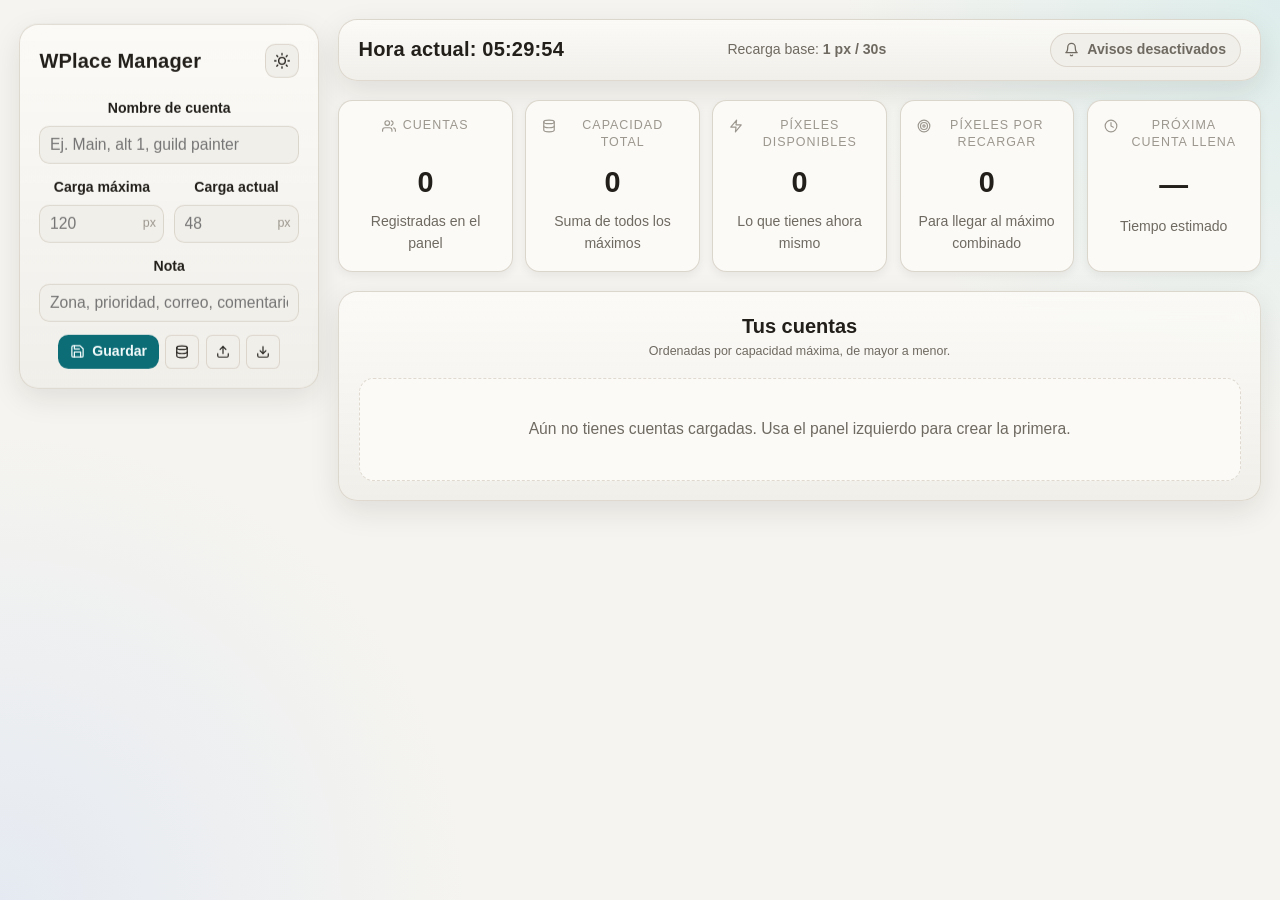
==== commit b9c758e6: "Rename wplace-manager.html to index.html" ====
--- a/index.html
+++ b/index.html
@@ -1,989 +1,1046 @@
-<!doctype html>
-<html lang="en">
+<!DOCTYPE html>
+<html lang="es" data-theme="dark">
 <head>
+  <meta charset="UTF-8" />
+  <meta name="viewport" content="width=device-width, initial-scale=1.0" />
+  <title>WPlace Manager</title>
+  <link rel="icon" type="image/png" href="[data-uri]" />
+  <link rel="preconnect" href="https://api.fontshare.com" />
+  <link href="https://api.fontshare.com/v2/css?f[]=satoshi@400,500,700,900&display=swap" rel="stylesheet" />
+  <style>
+    :root, [data-theme="light"] {
+      --text-xs: clamp(0.7rem, 0.67rem + 0.2vw, 0.78rem);
+      --text-sm: clamp(0.8rem, 0.76rem + 0.25vw, 0.88rem);
+      --text-base: clamp(0.9rem, 0.86rem + 0.2vw, 0.98rem);
+      --text-lg: clamp(1rem, 0.9rem + 0.55vw, 1.25rem);
+      --text-xl: clamp(1.3rem, 1.1rem + 1vw, 1.65rem);
+      --space-1: 0.2rem; --space-2: 0.4rem; --space-3: 0.6rem; --space-4: 0.8rem;
+      --space-5: 1rem; --space-6: 1.2rem; --space-8: 1.6rem; --space-10: 2rem;
+      --space-12: 2.4rem; --space-16: 3.2rem;
+      --radius-sm: 0.4rem; --radius-md: 0.65rem; --radius-lg: 0.9rem; --radius-xl: 1.2rem; --radius-full: 9999px;
+      --color-bg: #f5f4f0; --color-surface: #fbfaf7; --color-surface-2: #f1efea; --color-surface-offset: #ebe7df;
+      --color-border: #d8d2c7; --color-divider: #dfdbd2; --color-text: #221f1a; --color-text-muted: #6f6a61; --color-text-faint: #9c978e;
+      --color-primary: #0c6d77; --color-primary-hover: #09545c; --color-primary-highlight: #d4e4e4; --color-on-primary: #f4fbfb;
+      --color-success: #4f8e28; --color-warning: #c18414; --color-error: #b84574; --color-blue: #2e6bd8;
+      --shadow-sm: 0 4px 10px rgba(27,25,21,.06); --shadow-md: 0 10px 30px rgba(27,25,21,.1); --shadow-lg: 0 18px 50px rgba(27,25,21,.14);
+      --font-body: 'Satoshi', Inter, sans-serif;
+    }
+    [data-theme="dark"] {
+      --color-bg: #111315; --color-surface: #171a1d; --color-surface-2: #1c2024; --color-surface-offset: #21262b;
+      --color-border: #2c3238; --color-divider: #262c31; --color-text: #edf1f5; --color-text-muted: #aab2ba; --color-text-faint: #717983;
+      --color-primary: #59c6d1; --color-primary-hover: #7fd9e1; --color-primary-highlight: rgba(89,198,209,.14); --color-on-primary: #051416;
+      --color-success: #7ec84f; --color-warning: #f3b248; --color-error: #ea73a1; --color-blue: #72a1ff;
+      --shadow-sm: 0 4px 10px rgba(0,0,0,.22); --shadow-md: 0 16px 40px rgba(0,0,0,.32); --shadow-lg: 0 24px 60px rgba(0,0,0,.45);
+    }
+    *,*::before,*::after{box-sizing:border-box;margin:0;padding:0;min-width:0}
+    img,svg{max-width:100%}
+    html{-webkit-font-smoothing:antialiased;scroll-behavior:smooth}
+    body{min-height:100dvh;font-family:var(--font-body);font-size:var(--text-base);background:
+      radial-gradient(circle at top right, rgba(89,198,209,.15), transparent 28%),
+      radial-gradient(circle at bottom left, rgba(114,161,255,.12), transparent 30%),
+      var(--color-bg);color:var(--color-text);line-height:1.55}
+    button,input{font:inherit;color:inherit}
+    button{cursor:pointer;border:none}
+    input{border:none;background:transparent;outline:none;width:100%}
+    .app{max-width:1400px;margin:0 auto;padding:var(--space-6);display:grid;grid-template-columns:minmax(260px,300px) minmax(0,1fr);gap:var(--space-6);align-items:start}
+    .panel{background:linear-gradient(180deg, color-mix(in srgb, var(--color-surface) 92%, transparent), var(--color-surface-2));border:1px solid color-mix(in srgb, var(--color-border) 82%, transparent);box-shadow:var(--shadow-md);border-radius:var(--radius-xl);backdrop-filter:blur(14px)}
+    .sidebar{padding:var(--space-6);display:flex;flex-direction:column;gap:var(--space-6);position:sticky;top:24px;max-height:calc(100dvh - 48px);overflow-y:auto;min-width:0}
+    .brand{display:flex;align-items:center;justify-content:space-between;gap:var(--space-4)}
+    .logoWrap{display:flex;align-items:center;gap:var(--space-3)}
+    .title{font-size:var(--text-lg);font-weight:900;letter-spacing:.01em;overflow-wrap:anywhere}
+    .subtitle{font-size:var(--text-xs);color:var(--color-text-muted);overflow-wrap:anywhere}
+    .themeBtn,.ghostBtn,.iconBtn,.primaryBtn,.dangerBtn{border-radius:var(--radius-md);transition:.18s ease;background:transparent}
+    .themeBtn,.iconBtn{width:34px;height:34px;border:1px solid color-mix(in srgb, var(--color-border) 85%, transparent);display:grid;place-items:center;background:var(--color-surface-2)}
+    .themeBtn:hover,.iconBtn:hover{transform:translateY(-1px);border-color:color-mix(in srgb, var(--color-primary) 30%, var(--color-border))}
+    .heroCard{padding:var(--space-5);background:linear-gradient(155deg, color-mix(in srgb, var(--color-primary) 14%, var(--color-surface)), var(--color-surface));border-radius:var(--radius-lg);border:1px solid color-mix(in srgb, var(--color-primary) 26%, var(--color-border));display:grid;gap:var(--space-3);text-align:center}
+    .heroCard p{color:var(--color-text-muted);font-size:var(--text-sm)}
+    .metricGrid{display:grid;grid-template-columns:1fr;gap:var(--space-3);text-align:center}
+    .metric{padding:var(--space-4);border-radius:var(--radius-lg);background:var(--color-surface-2);border:1px solid color-mix(in srgb, var(--color-border) 88%, transparent);display:flex;flex-direction:column;align-items:center;justify-content:center;gap:var(--space-1)}
+    .metric .label{font-size:var(--text-xs);text-transform:uppercase;letter-spacing:.08em;color:var(--color-text-faint);margin-bottom:var(--space-2)}
+    .metric .value{font-size:var(--text-lg);font-weight:800;font-variant-numeric:tabular-nums lining-nums}
+    .formCard{display:grid;gap:var(--space-4);text-align:center}
+    .field{display:grid;gap:var(--space-2)}
+    .field label{font-size:var(--text-sm);font-weight:700;text-align:center}
+    .inputWrap{display:flex;align-items:center;gap:var(--space-2);padding:0 var(--space-3);height:38px;background:var(--color-surface-2);border:1px solid color-mix(in srgb, var(--color-border) 86%, transparent);border-radius:var(--radius-md)}
+    .inputWrap:focus-within{border-color:var(--color-primary);box-shadow:0 0 0 3px color-mix(in srgb, var(--color-primary) 18%, transparent)}
+    .fieldRow{display:grid;grid-template-columns:1fr 1fr;gap:var(--space-3)}
+    .unit{font-size:var(--text-xs);color:var(--color-text-faint);white-space:nowrap}
+    .actions{display:flex;align-items:center;justify-content:center;gap:var(--space-2);flex-wrap:nowrap}
+    .primaryBtn,.ghostBtn,.dangerBtn{padding:0 0.75rem;height:34px;font-weight:800;font-size:var(--text-sm);display:inline-flex;align-items:center;justify-content:center;gap:.45rem}
+    .primaryBtn svg,.dangerBtn svg,.ghostBtn svg{width:15px;height:15px;flex-shrink:0;display:block}
+    .themeBtn svg,.menuBtn svg,.notifyBtn svg{display:block}
+    .primaryBtn{background:var(--color-primary);color:var(--color-on-primary)}
+    .primaryBtn:hover{background:var(--color-primary-hover);color:var(--color-on-primary)}
+    .ghostBtn{background:var(--color-surface-2);border:1px solid color-mix(in srgb, var(--color-border) 88%, transparent)}
+    .dangerBtn{background:color-mix(in srgb, var(--color-error) 16%, var(--color-surface-2));color:var(--color-error);border:1px solid color-mix(in srgb, var(--color-error) 26%, var(--color-border))}
+    .hint{font-size:var(--text-xs);color:var(--color-text-muted);text-align:center}
+    .main{display:grid;gap:var(--space-6)}
+    .topbar{padding:var(--space-4) var(--space-6);display:flex;align-items:center;justify-content:space-between;gap:var(--space-4);text-align:center}
+    .topbarTitle{font-size:var(--text-lg);font-weight:900;letter-spacing:.01em}
+    .topbarMeta{font-size:var(--text-sm);color:var(--color-text-muted);white-space:nowrap}
+    .topbarTitle{font-size:var(--text-lg);font-weight:900;letter-spacing:.01em}
+    .kpis{display:grid;grid-template-columns:repeat(auto-fit, minmax(160px, 1fr));gap:var(--space-4)}
+    .kpi{padding:var(--space-5);border-radius:var(--radius-lg);background:var(--color-surface);border:1px solid color-mix(in srgb, var(--color-border) 88%, transparent);box-shadow:var(--shadow-sm);display:grid;gap:var(--space-2);min-width:0;text-align:center;justify-items:center}
+    .kpiLabel{display:flex;align-items:flex-start;justify-content:center;gap:.4rem;min-height:2.3rem}
+    .kpiLabel svg{width:14px;height:14px;flex-shrink:0;color:var(--color-text-faint);margin-top:.15rem}
+    .kpi span{font-size:var(--text-xs);text-transform:uppercase;letter-spacing:.08em;color:var(--color-text-faint);line-height:1.35}
+    .kpi strong{font-size:clamp(1.25rem,1rem + 1vw,2rem);font-weight:900;font-variant-numeric:tabular-nums lining-nums;overflow-wrap:anywhere}
+    .kpi small{font-size:var(--text-sm);color:var(--color-text-muted);min-height:2.6em;display:flex;align-items:flex-start}
+    .section{padding:var(--space-6)}
+    .sectionHeader{display:flex;flex-direction:column;align-items:center;text-align:center;justify-content:space-between;gap:var(--space-3);margin-bottom:var(--space-5)}
+    .sectionTitle{font-size:var(--text-lg);font-weight:800}
+    .accountList{max-height:60dvh;overflow:auto}
+    .accountListInner{border:1px solid color-mix(in srgb, var(--color-border) 85%, transparent);border-radius:var(--radius-md);overflow:hidden;background:var(--color-surface)}
+    .accountRow{padding:var(--space-3) var(--space-4);display:grid;gap:var(--space-2);border-left:1px solid transparent;min-width:0}
+    .accountRow:not(:last-child){border-bottom:1px solid var(--color-divider)}
+    .accountRow.critical{background:color-mix(in srgb, var(--color-error) 5%, var(--color-surface))}
+    .accountRow.low{background:color-mix(in srgb, var(--color-warning) 5%, var(--color-surface))}
+    .accountRow.medium{background:color-mix(in srgb, var(--color-primary) 5%, var(--color-surface))}
+    .accountRow.high{background:color-mix(in srgb, var(--color-blue) 6%, var(--color-surface))}
+    .accountRow.good{background:color-mix(in srgb, var(--color-success) 5%, var(--color-surface))}
+    .accountRow.hasTier{border-left-color:color-mix(in srgb, var(--tier-color) 55%, var(--color-border));box-shadow:inset 0 0 0 1px color-mix(in srgb, var(--tier-color) 12%, transparent), inset 0 1px 0 color-mix(in srgb, #fff 5%, transparent);background-image:linear-gradient(180deg, color-mix(in srgb, var(--tier-color) 7%, transparent), transparent)}
+    .rowMain{display:grid;grid-template-columns:auto minmax(0,1fr) auto;align-items:start;gap:var(--space-3);min-width:0}
+    .rowDot{width:9px;height:9px;border-radius:50%;flex-shrink:0;margin-top:.45rem;box-shadow:0 0 0 3px color-mix(in srgb, currentColor 14%, transparent)}
+    .rowDot.critical{background:var(--color-error);color:var(--color-error)}
+    .rowDot.low{background:var(--color-warning);color:var(--color-warning)}
+    .rowDot.medium{background:var(--color-primary);color:var(--color-primary)}
+    .rowDot.high{background:#7db7ff;color:#7db7ff}
+    .rowDot.good{background:var(--color-success);color:var(--color-success)}
+    .rowInfo{min-width:0;display:grid;gap:var(--space-1)}
+    .rowName{font-weight:800;font-size:var(--text-sm);overflow-wrap:anywhere}
+    .rowNameLine{display:flex;align-items:flex-start;gap:var(--space-2);min-width:0}
+    .rowNameGroup{display:flex;align-items:center;gap:var(--space-2);min-width:0;flex-wrap:wrap;flex:1}
+    .rowNote{font-size:var(--text-xs);font-weight:800;letter-spacing:.01em;color:var(--tier-color, var(--color-primary));overflow-wrap:anywhere;display:inline-flex;align-items:center;gap:.35rem;width:fit-content;max-width:100%;padding:.3rem .65rem;margin-top:var(--space-1);background:color-mix(in srgb, var(--tier-color, var(--color-primary)) 16%, var(--color-surface-2));border:1px solid color-mix(in srgb, var(--tier-color, var(--color-primary)) 32%, var(--color-border));border-radius:var(--radius-full)}
+    .nextBadge{display:inline-flex;align-items:center;gap:.3rem;height:20px;padding:0 .5rem;border-radius:var(--radius-full);font-size:11px;font-weight:900;letter-spacing:.02em;background:color-mix(in srgb, var(--color-warning) 20%, var(--color-surface-2));color:var(--color-warning);border:1px solid color-mix(in srgb, var(--color-warning) 38%, var(--color-border));white-space:nowrap}
+    .nextBadge svg{width:11px;height:11px;flex-shrink:0;display:block}
+    .accountRow.isNext{outline:2px solid color-mix(in srgb, var(--color-warning) 55%, transparent);outline-offset:-1px}
+    .rowNoteIcon{flex-shrink:0;display:flex;align-items:center}
+    .rowBar{height:5px;border-radius:999px;background:var(--color-surface-offset);margin-top:var(--space-1);overflow:hidden}
+    .rowBarFill{height:100%;border-radius:inherit;background:var(--color-surface-dynamic, color-mix(in srgb, var(--color-primary) 10%, var(--color-surface-offset)));transition:width .5s ease}
+    .rowBarFill.critical{background:linear-gradient(90deg, color-mix(in srgb, var(--color-error) 78%, #ffb4c9), var(--color-error))}
+    .rowBarFill.low{background:linear-gradient(90deg, color-mix(in srgb, var(--color-warning) 82%, #ffd89a), var(--color-warning))}
+    .rowBarFill.medium{background:linear-gradient(90deg, color-mix(in srgb, var(--color-primary) 88%, #8ce3eb), var(--color-primary))}
+    .rowBarFill.high{background:linear-gradient(90deg, #8dccff, var(--color-blue))}
+    .rowBarFill.good{background:linear-gradient(90deg, color-mix(in srgb, var(--color-success) 78%, #b8ef88), var(--color-success))}
+    .rowStats{text-align:right;flex-shrink:0;display:grid;gap:2px;align-self:center}
+    .rowCount{font-size:var(--text-xs);font-weight:700;font-variant-numeric:tabular-nums lining-nums;white-space:nowrap}
+    .rowEta{font-size:var(--text-xs);color:var(--color-text-faint);white-space:nowrap}
+    .rowActions{display:flex;gap:var(--space-2);justify-content:flex-end;align-items:center;flex-shrink:0}
+    .capBadge{display:inline-flex;align-items:center;justify-content:center;height:20px;padding:0 .45rem;border-radius:var(--radius-full);font-size:11px;font-weight:900;letter-spacing:.02em;background:color-mix(in srgb, var(--tier-color, var(--color-blue)) 18%, var(--color-surface-2));color:var(--tier-color, var(--color-blue));border:1px solid color-mix(in srgb, var(--tier-color, var(--color-blue)) 32%, var(--color-border));white-space:nowrap}
+    .menuWrap{position:relative;display:flex;justify-content:flex-end}
+    .menuBtn{width:34px;height:34px;padding:0;display:grid;place-items:center;border-radius:var(--radius-sm);background:var(--color-surface-2);border:1px solid color-mix(in srgb, var(--color-border) 85%, transparent);transition:.15s ease;font-size:1.1rem;font-weight:900;line-height:1}
+    .notifyBtn{width:34px;height:34px;padding:0;display:grid;place-items:center;border-radius:var(--radius-sm);background:var(--color-surface-2);border:1px solid color-mix(in srgb, var(--color-border) 85%, transparent);color:var(--color-text-muted);transition:.15s ease}
+    .notifyBtn:hover{border-color:color-mix(in srgb, var(--color-primary) 30%, var(--color-border));color:var(--color-text)}
+    .notifyBtn.active{color:var(--color-primary);background:var(--color-primary-highlight);border-color:color-mix(in srgb, var(--color-primary) 45%, var(--color-border))}
+    .notifyWrap{position:relative;display:flex;align-items:center}
+    .notifyTrigger{display:inline-flex;align-items:center;gap:.5rem;height:34px;padding:0 .85rem;border-radius:var(--radius-full);background:var(--color-surface-2);border:1px solid color-mix(in srgb, var(--color-border) 85%, transparent);color:var(--color-text-muted);font-size:var(--text-sm);font-weight:700;white-space:nowrap;transition:.15s ease}
+    .notifyTrigger:hover{border-color:color-mix(in srgb, var(--color-primary) 30%, var(--color-border));color:var(--color-text)}
+    .notifyTrigger.active{color:var(--color-primary);background:var(--color-primary-highlight);border-color:color-mix(in srgb, var(--color-primary) 45%, var(--color-border))}
+    .notifyTriggerIcon{display:flex;align-items:center;flex-shrink:0}
+    .notifyTriggerIcon svg{width:15px;height:15px;display:block}
+    .notifyPanel{min-width:230px}
+    .notifyPanelTitle{font-size:var(--text-sm);font-weight:800;color:var(--color-text);padding:.15rem .3rem .5rem;margin-bottom:.25rem;border-bottom:1px solid var(--color-divider)}
+    .notifyOption{display:flex;align-items:center;gap:.55rem;padding:.4rem .3rem;border-radius:var(--radius-sm);font-size:var(--text-sm);cursor:pointer;user-select:none}
+    .notifyOption:hover{background:var(--color-surface-2)}
+    .notifyOption input[type="checkbox"]{width:15px;height:15px;flex-shrink:0;accent-color:var(--color-primary);cursor:pointer}
+    .notifyTestBtn{width:100%;display:flex;align-items:center;justify-content:center;gap:.45rem;margin-top:.4rem;padding-top:.6rem;border-top:1px solid var(--color-divider);background:transparent;color:var(--color-text-muted);font-size:var(--text-sm);font-weight:700;cursor:pointer;border-left:none;border-right:none;border-bottom:none;border-radius:0}
+    .notifyTestBtn:hover{color:var(--color-primary)}
+    .notifyTestBtn svg{width:14px;height:14px;flex-shrink:0;display:block}
+    .menuBtn:hover{border-color:color-mix(in srgb, var(--color-primary) 30%, var(--color-border))}
+    /* El panel se reubica a <body> con JS al abrirse, por eso usa position:fixed
+       y su visibilidad depende de su propia clase .open (no de un ancestro),
+       así nunca queda recortado por el overflow de la lista de cuentas. */
+    .menuPanel{position:fixed;min-width:140px;padding:var(--space-2);display:none;grid-template-columns:1fr;gap:var(--space-2);background:var(--color-surface);border:1px solid color-mix(in srgb, var(--color-border) 88%, transparent);border-radius:var(--radius-md);box-shadow:var(--shadow-lg);z-index:9999}
+    .menuPanel.open{display:grid}
+    .menuItem{height:32px;padding:0 .7rem;display:flex;align-items:center;gap:var(--space-2);justify-content:flex-start;border-radius:var(--radius-sm);background:var(--color-surface-2);border:1px solid color-mix(in srgb, var(--color-border) 85%, transparent);font-size:var(--text-xs);font-weight:800;white-space:nowrap}
+    .menuItem:hover{border-color:color-mix(in srgb, var(--color-primary) 30%, var(--color-border))}
+    .menuItem.danger{color:var(--color-error);border-color:color-mix(in srgb, var(--color-error) 26%, var(--color-border))}
+    .menuItem.danger:hover{background:color-mix(in srgb, var(--color-error) 12%, var(--color-surface-2))}
+    .iconBtnSm{width:34px;height:34px;padding:0;display:grid;place-items:center;border-radius:var(--radius-sm);background:var(--color-surface-2);border:1px solid color-mix(in srgb, var(--color-border) 85%, transparent);transition:.15s ease;flex-shrink:0}
+    .iconBtnSm svg{width:14px;height:14px}
+    .iconBtnSm:hover{border-color:color-mix(in srgb, var(--color-primary) 30%, var(--color-border))}
+    .iconBtnSm.danger{color:var(--color-error);border-color:color-mix(in srgb, var(--color-error) 26%, var(--color-border))}
+    .iconBtnSm.danger:hover{background:color-mix(in srgb, var(--color-error) 12%, var(--color-surface-2))}
+    .pill{padding:.4rem .7rem;border-radius:var(--radius-full);font-size:var(--text-xs);font-weight:800;background:var(--color-surface-offset);border:1px solid color-mix(in srgb, var(--color-border) 82%, transparent)}
+    .empty{padding:var(--space-12) var(--space-5);text-align:center;color:var(--color-text-muted);border:1px dashed color-mix(in srgb, var(--color-border) 82%, transparent);border-radius:var(--radius-lg);background:var(--color-surface)}
+    @media (max-width: 1120px){.app{grid-template-columns:1fr}.sidebar{position:relative;max-height:none;top:0}}
+    @media (max-width: 760px){.app{padding:var(--space-4)}.topbar{flex-direction:column}.headline h1{max-width:none}.kpis,.metricGrid{grid-template-columns:1fr}.accountList{max-height:none}.actions{flex-wrap:wrap}.rowMain{grid-template-columns:auto minmax(0,1fr)}.rowStats{grid-column:2;text-align:left}.menuWrap{margin-left:auto}}
+  </style>
+</head>
+<body>
+  <div class="app">
+    <aside class="sidebar panel">
+      <div class="brand">
+        <div class="logoWrap"><div class="title">WPlace Manager</div></div>
+        <button class="themeBtn" data-theme-toggle aria-label="Cambiar tema"></button>
+      </div>
+
+      <section class="formCard">
+        <div class="field">
+          <label for="name">Nombre de cuenta</label>
+          <div class="inputWrap"><input id="name" placeholder="Ej. Main, alt 1, guild painter" /></div>
+        </div>
+
+        <div class="fieldRow">
+          <div class="field">
+            <label for="maxPixels">Carga máxima</label>
+            <div class="inputWrap"><input id="maxPixels" type="number" min="1" step="1" placeholder="120" /><span class="unit">px</span></div>
+          </div>
+
+          <div class="field">
+            <label for="currentPixels">Carga actual</label>
+            <div class="inputWrap"><input id="currentPixels" type="number" min="0" step="1" placeholder="48" /><span class="unit">px</span></div>
+          </div>
+        </div>
+
+        <div class="field">
+          <label for="note">Nota</label>
+          <div class="inputWrap"><input id="note" placeholder="Zona, prioridad, correo, comentario..." /></div>
+        </div>
+
+        <div class="actions">
+          <button class="primaryBtn" id="saveBtn"><svg viewBox="0 0 24 24" fill="none" stroke="currentColor" stroke-width="2" stroke-linecap="round" stroke-linejoin="round" width="15" height="15"><path d="M19 21H5a2 2 0 0 1-2-2V5a2 2 0 0 1 2-2h11l5 5v11a2 2 0 0 1-2 2z"/><polyline points="17 21 17 13 7 13 7 21"/><polyline points="7 3 7 8 15 8"/></svg><span>Guardar</span></button>
+          <button class="iconBtnSm" id="demoBtn" title="Cargar demo" aria-label="Cargar cuentas de demostración"><svg viewBox="0 0 24 24" fill="none" stroke="currentColor" stroke-width="2" stroke-linecap="round" stroke-linejoin="round"><ellipse cx="12" cy="5" rx="9" ry="3"/><path d="M21 12c0 1.66-4 3-9 3s-9-1.34-9-3"/><path d="M3 5v14c0 1.66 4 3 9 3s9-1.34 9-3V5"/></svg></button>
+          <button class="iconBtnSm" id="exportBtn" title="Exportar JSON" aria-label="Exportar cuentas a un archivo JSON"><svg viewBox="0 0 24 24" fill="none" stroke="currentColor" stroke-width="2" stroke-linecap="round" stroke-linejoin="round"><path d="M21 15v4a2 2 0 0 1-2 2H5a2 2 0 0 1-2-2v-4"/><polyline points="17 8 12 3 7 8"/><line x1="12" y1="3" x2="12" y2="15"/></svg></button>
+          <button class="iconBtnSm" id="importBtn" title="Importar JSON" aria-label="Importar cuentas desde un archivo JSON"><svg viewBox="0 0 24 24" fill="none" stroke="currentColor" stroke-width="2" stroke-linecap="round" stroke-linejoin="round"><path d="M21 15v4a2 2 0 0 1-2 2H5a2 2 0 0 1-2-2v-4"/><polyline points="7 10 12 15 17 10"/><line x1="12" y1="15" x2="12" y2="3"/></svg></button>
+          <input type="file" id="fileInput" accept="application/json" hidden />
+        </div>
+      </section>
+    </aside>
+
+    <main class="main">
+      <section class="topbar panel">
+        <div class="topbarTitle" id="clockPill">Hora actual: --:--:--</div>
+        <div class="topbarMeta">Recarga base: <strong>1 px / 30s</strong></div>
+        <div class="notifyWrap" id="global-notify">
+          <button class="notifyTrigger" id="globalNotifyBtn" onclick="openPopover('global-notify')" aria-haspopup="true" aria-expanded="false" title="Configurar avisos">
+            <span class="notifyTriggerIcon" aria-hidden="true"></span>
+            <span id="globalNotifyLabel">Avisos desactivados</span>
+          </button>
+          <div class="menuPanel notifyPanel" id="globalNotifyPanel"></div>
+        </div>
+      </section>
+
+      <section class="kpis">
+        <article class="kpi panel">
+          <div class="kpiLabel"><svg viewBox="0 0 24 24" fill="none" stroke="currentColor" stroke-width="2" stroke-linecap="round" stroke-linejoin="round"><path d="M17 21v-2a4 4 0 0 0-4-4H5a4 4 0 0 0-4 4v2"/><circle cx="9" cy="7" r="4"/><path d="M23 21v-2a4 4 0 0 0-3-3.87"/><path d="M16 3.13a4 4 0 0 1 0 7.75"/></svg><span>Cuentas</span></div>
+          <strong id="kpiAccounts">0</strong>
+          <small>Registradas en el panel</small>
+        </article>
+        <article class="kpi panel">
+          <div class="kpiLabel"><svg viewBox="0 0 24 24" fill="none" stroke="currentColor" stroke-width="2" stroke-linecap="round" stroke-linejoin="round"><ellipse cx="12" cy="5" rx="9" ry="3"/><path d="M21 12c0 1.66-4 3-9 3s-9-1.34-9-3"/><path d="M3 5v14c0 1.66 4 3 9 3s9-1.34 9-3V5"/></svg><span>Capacidad total</span></div>
+          <strong id="kpiCapacity">0</strong>
+          <small>Suma de todos los máximos</small>
+        </article>
+        <article class="kpi panel">
+          <div class="kpiLabel"><svg viewBox="0 0 24 24" fill="none" stroke="currentColor" stroke-width="2" stroke-linecap="round" stroke-linejoin="round"><polygon points="13 2 3 14 12 14 11 22 21 10 12 10 13 2"/></svg><span>Píxeles disponibles</span></div>
+          <strong id="kpiCurrent">0</strong>
+          <small>Lo que tienes ahora mismo</small>
+        </article>
+        <article class="kpi panel">
+          <div class="kpiLabel"><svg viewBox="0 0 24 24" fill="none" stroke="currentColor" stroke-width="2" stroke-linecap="round" stroke-linejoin="round"><circle cx="12" cy="12" r="10"/><circle cx="12" cy="12" r="6"/><circle cx="12" cy="12" r="2"/></svg><span>Píxeles por recargar</span></div>
+          <strong id="kpiRemaining">0</strong>
+          <small>Para llegar al máximo combinado</small>
+        </article>
+        <article class="kpi panel">
+          <div class="kpiLabel"><svg viewBox="0 0 24 24" fill="none" stroke="currentColor" stroke-width="2" stroke-linecap="round" stroke-linejoin="round"><circle cx="12" cy="12" r="10"/><polyline points="12 6 12 12 16 14"/></svg><span>Próxima cuenta llena</span></div>
+          <strong id="kpiCritical">—</strong>
+          <small>Tiempo estimado</small>
+        </article>
+      </section>
+
+      <section class="section panel">
+        <div class="sectionHeader">
+          <div>
+            <div class="sectionTitle">Tus cuentas</div>
+            <div class="hint">Ordenadas por capacidad máxima, de mayor a menor.</div>
+          </div>
+        </div>
+        <div id="accountList" class="accountList"></div>
+      </section>
+    </main>
+  </div>
+
   <script>
-    document.documentElement.classList.add("mhp-booting");
-  </script>
-  <meta charset="utf-8">
-  <meta name="viewport" content="width=device-width,initial-scale=1">
-  <title>Mudae Harem Organizer Final</title>
-  <link rel="icon" type="image/png" sizes="64x64" href="favicon.png?v=674">
-  <link rel="shortcut icon" type="image/png" href="favicon.png?v=674">
-  <link rel="apple-touch-icon" href="favicon.png?v=674">
-  <script>
-    // Prefer the local PNG favicon. The runtime query avoids stale browser cache
-    // when favicon.png is replaced locally.
-    (() => {
-      const href = 'favicon.png?v=' + Date.now();
-      for (const link of document.querySelectorAll('link[rel~="icon"], link[rel="shortcut icon"], link[rel="apple-touch-icon"]')) {
-        link.setAttribute('href', href);
-      }
-    })();
-  </script>
-  <!-- Zone CSS: edit these files instead of the archived minified bundle. -->
-  <link rel="stylesheet" href="css/core/base.css">
-  <link rel="stylesheet" href="css/core/background.css">
-  <link rel="stylesheet" href="css/core/themes.css">
-  <link rel="stylesheet" href="css/core/promoted-ui.css">
-  <link rel="stylesheet" href="css/board/layout.css">
-  <link rel="stylesheet" href="css/cards/cards.css">
-  <link rel="stylesheet" href="css/board/dividers.css">
-  <link rel="stylesheet" href="css/edit-gallery/modals.css">
-  <link rel="stylesheet" href="css/edit-gallery/gallery.css">
-  <link rel="stylesheet" href="css/settings/settings.css">
-  <link rel="stylesheet" href="css/core/compatibility.css">
-  <link rel="stylesheet" href="css/settings/graphics-promoted.css">
-  <link rel="stylesheet" href="css/edit-gallery/edit-gallery-promoted.css">
-  <link rel="stylesheet" href="css/move/move-character-promoted.css">
-  <!-- Shared loading component. Loading harem and Parsing harem both use this file. -->
-  <link rel="stylesheet" href="css/core/loading.css">
-  <link rel="stylesheet" href="css/floating/floating.css">
-  <link rel="stylesheet" href="css/exports/exports.css">
-  <link rel="stylesheet" href="css/group/group-menu-promoted.css">
-  <link rel="stylesheet" href="css/json/save-clear-promoted.css">
-  <link rel="stylesheet" href="css/settings/settings-promoted.css">
-  <link rel="stylesheet" href="css/core/component-topbar.css">
-  <link rel="stylesheet" href="css/core/component-toolbar.css">
-  <link rel="stylesheet" href="css/core/component-parser-panel.css">
-  <link rel="stylesheet" href="css/core/topbar-stability.css">
-  <link rel="stylesheet" href="css/core/theme-parity-sync.css">
-  <link rel="stylesheet" href="css/core/default-black-parity.css">
-  <link rel="stylesheet" href="css/core/edit-actions-danger-parity.css">
-  <link rel="stylesheet" href="css/core/final-polish.css">
-</head>
-<body class="mhp-promoted-graphics mhp-promoted-edit-gallery mhp-promoted-move-character mhp-promoted-group-menu mhp-promoted-save-clear mhp-promoted-settings">
-  <div id="mhpPageBackground" class="mhp-page-background" aria-hidden="true">
-    <div class="mhp-page-background-base"></div>
-    <div class="mhp-page-background-image"></div>
-    <div class="mhp-page-background-tint"></div>
-  </div>
-  <div id="mhpBootLoader" class="mhp-loader-overlay mhp-boot-loader" role="status" aria-live="polite">
-    <div class="mhp-loader-card mhp-boot-loader-card">
-      <div class="mhp-loader-asset-slot mhp-boot-loader-asset-slot" aria-hidden="true">
-        <img
-          class="mhp-loader-img mhp-boot-loader-img"
-          src="assets/loaders/loading-harem.gif"
-          data-fallbacks=""
-          alt=""
-        >
-      </div>
-      <div class="mhp-loader-title mhp-boot-loader-title">Loading Harem...</div>
-      <div class="mhp-loader-subtitle mhp-boot-loader-subtitle">Preparing Your Collection</div>
-      <div class="mhp-loader-data mhp-boot-loader-data" aria-live="polite">Characters: — · Size: —</div>
-      <div class="mhp-loader-bar mhp-boot-loader-bar" aria-hidden="true"><span></span></div>
-    </div>
-  </div>
-
-  <div id="jsonDropOverlay" class="mhp-json-drop-overlay" hidden aria-hidden="true">
-    <div class="mhp-json-drop-card">
-      <div class="mhp-json-drop-title">Drop JSON To Load Harem</div>
-      <div class="mhp-json-drop-subtitle">Release Your .json Backup Anywhere On The Page.</div>
-    </div>
-  </div>
-
-
-  <header class="topbar">
-    <div class="topbar-title-group">
-      <h1 id="haremTitle" class="topbar-main-title">Load An Old JSON Export To Begin.</h1>
-      <p class="topbar-version">Mudae Organizer <span>Final</span></p>
-    </div>
-
-    <div class="top-actions">
-      <label class="btn btn-primary file-btn import-json-btn" title="Load A JSON Backup Or Older Export">
-        Load JSON
-        <input id="jsonFileInput" type="file" accept=".json,application/json">
-      </label>
-      <button id="exportJsonBtn" class="btn btn-secondary save-json-btn" type="button" title="Choose A Filename And Save A JSON Backup">Save JSON</button>
-      <button id="clearLocalBtn" class="btn btn-ghost" type="button">Clear Local</button>
-    </div>
-  </header>
-
-  <div class="parser-panel" id="parserPanel">
-    <details id="parserDetails">
-      <summary>Parse Mudae <span id="parserCount" class="parser-count" aria-live="polite">0 Characters</span></summary>
-      <div class="parser-command-hints" role="group" aria-label="Supported Mudae commands">
-        <span class="parser-command-label">Supported Commands</span>
-        <button class="parser-command-chip" type="button" data-copy-command="$mmis" title="Copy $mmis">
-          <span class="parser-command-code">$mmis</span>
-          <span class="parser-command-description">Visual Harem Scan With Images.</span>
-        </button>
-        <button class="parser-command-chip" type="button" data-copy-command="$mmsaty+ri-c+x+kom+" title="Copy $mmsaty+ri-c+x+kom+">
-          <span class="parser-command-code">$mmsaty+ri-c+x+kom+</span>
-          <span class="parser-command-description">Full Harem Import With Series, Ranks, Kakera, Keys, Owner And Notes.</span>
-        </button>
-        <button class="parser-command-chip" type="button" data-copy-command="$mmty+i-c+x+kom+" title="Copy $mmty+i-c+x+kom+">
-          <span class="parser-command-code">$mmty+i-c+x+kom+</span>
-          <span class="parser-command-description">Targeted Import For A Few Characters, Avoiding A Huge Full Export.</span>
-        </button>
-        <button class="parser-command-chip" type="button" data-copy-command="$mmz!sm+" title="Copy $mmz!sm+ (Spheres)">
-          <span class="parser-command-code">$mmz!sm+ <em>Spheres</em></span>
-          <span class="parser-command-description">Sphere Perks And Invested SP.</span>
-        </button>
-        <button id="loadDemoBoardBtn" class="parser-command-chip parser-demo-btn" type="button" title="Load the included demo board JSON">
-          <span class="parser-command-code">Demo Board</span>
-          <span class="parser-command-description">Load Sample JSON.</span>
-        </button>
-      </div>
-      <div class="parser-body">
-        <textarea id="parserInput" class="parser-input" placeholder="Paste $mm / $mms / Manual Mudae Text Here..." autocomplete="off" spellcheck="false"></textarea>
-        <div class="parser-actions">
-          <button id="parseAppendBtn" class="btn btn-primary" type="button">Parse</button>
-          <button id="parseReplaceBtn" class="btn btn-danger" type="button">Replace Board</button>
-          <button id="clearParserBtn" class="btn btn-ghost" type="button">Clear</button>
-        </div>
-        <p id="parserStatus" class="parser-status">Ready.</p>
-      </div>
-    </details>
-  </div>
-
-
-  <div class="toolbar">
-    <div class="search-box">
-
-      <input id="searchInput" class="search-input" type="text" placeholder="Search Name, Series, Owner, Note..." autocomplete="off" spellcheck="false">
-
-      <button id="clearSearchBtn" class="search-clear-btn" type="button" title="Clear Search" aria-label="Clear Search">×</button>
-
-    </div>
-    <select id="filterTypeSelect" class="select-input">
-      <option value="all">All</option>
-      <optgroup label="Mudae Tags">
-        <option value="wa">$wa</option>
-        <option value="ha">$ha</option>
-        <option value="wg">$wg</option>
-        <option value="hg">$hg</option>
-      </optgroup>
-      <optgroup label="Gender">
-        <option value="gender:waifu">♀️ Waifu</option>
-        <option value="gender:husbando">♂️ Husbando</option>
-        <option value="gender:both">⚧️ Both</option>
-      </optgroup>
-      <optgroup label="Roulette Type">
-        <option value="world:animanga">🎴 Animanga</option>
-        <option value="world:game">🎮 Game</option>
-        <option value="world:both">🔀 Both</option>
-      </optgroup>
-      <optgroup label="Other">
-        <option value="gallery">Has Gallery</option>
-        <option value="noimage">No Real Image</option>
-      </optgroup>
-    </select>
-    <div class="toolbar-actions" aria-label="Search actions">
-      <button id="restoreAllBtn" class="btn btn-ghost" type="button">Show All</button>
-      <button id="globalGalleryCheckBtn" class="btn btn-secondary global-gallery-check-btn" type="button" title="Global Gallery Check For All Characters">Global</button>
-      <button id="galleryTagsIndexBtn" class="btn btn-secondary gallery-tags-index-btn" type="button" title="Show All Gallery Tags">Tags</button>
-    </div>
-  </div>
-
-  <div id="floatingBar" class="floating-bar floating-bar-slim is-floating-active">
-    <div class="mhp-floating-shell floating-bar-inner">
-      <div id="floatingActionBtns" class="mhp-floating-actions floating-action-btns">
-        <button id="floatingBackTopBtn" class="mhp-floating-btn mhp-floating-icon-btn floating-back-btn" type="button" title="Back To Top">↑</button>
-        <button id="floatingMultiSelectBtn" class="mhp-floating-btn floating-action-btn floating-normal-action" type="button" title="Toggle Multi-Select">Multi-Select</button>
-        <button id="floatingMoveSelectedBtn" class="mhp-floating-btn floating-action-btn floating-multi-only" type="button" title="Move Selected Characters To An Exact Position. Hold Shift/Ctrl For Click-Destination Mode" hidden>Move Selected</button>
-        <button id="floatingCreateGroupBtn" class="mhp-floating-btn floating-action-btn floating-multi-only" type="button" title="Create A Group From Selected Cards" hidden>Create Group</button>
-        <button id="floatingClearMultiSelectBtn" class="mhp-floating-btn floating-action-btn floating-multi-only" type="button" title="Clear Selected Cards" hidden>Clear</button>
-        <button id="floatingAddDividerBtn" class="mhp-floating-btn floating-action-btn floating-normal-action" type="button" title="Add Divider Or Sub-Divider">Add Divider</button>
-      </div>
-      <div class="mhp-floating-search floating-search-box">
-        <input id="floatingSearchInput" class="mhp-floating-input floating-search-input" placeholder="Search While Browsing..." autocomplete="off" spellcheck="false">
-        <button id="floatingClearSearchBtn" class="mhp-floating-btn mhp-floating-icon-btn floating-search-clear-btn" type="button" title="Clear Floating Search" aria-label="Clear Floating Search" hidden>×</button>
-      </div>
-    </div>
-  </div>
-
-
-
-  <div class="stats" id="statsBar">
-    <div class="character-stat-card">
-      <strong id="totalCharactersStat">0</strong>
-      <span>Characters</span>
-      <div id="genderBreakdown" class="mini-breakdown gender-breakdown"></div>
-      <div id="rouletteBreakdown" class="mini-breakdown roulette-breakdown"></div>
-    </div>
-    <div class="key-stat-card stat-card-rich">
-      <strong id="totalKeysStat">0</strong>
-      <span>Total Keys</span>
-      <div id="keyBreakdown" class="key-breakdown"></div>
-    </div>
-    <div class="kakera-stat-card stat-card-rich">
-      <strong id="totalKakeraStat">0</strong>
-      <span>Total Kakera</span>
-      <div id="kakeraBreakdown" class="stat-detail-box kakera-detail-box"></div>
-    </div>
-    <div class="sphere-stat-card stat-card-rich">
-      <strong id="totalSpheresStat">0</strong>
-      <span>Total Spheres</span>
-      <div id="sphereBreakdown" class="stat-detail-box sphere-detail-box"></div>
-    </div>
-  </div>
-
-  <main id="board" class="board"></main>
-
-  <div id="editOverlay" class="edit-overlay" aria-hidden="true">
-    <section id="editModal" class="edit-modal" role="dialog" aria-modal="true" aria-labelledby="editTitle">
-      <header class="edit-head">
-        <div>
-          <h2 id="editTitle">Edit Character</h2>
-          <p id="editSubtitle">Clean Rebuild Editor.</p>
-        </div>
-        <button id="editCloseBtn" class="btn btn-ghost icon-btn" type="button" aria-label="Close Edit">×</button>
-      </header>
-
-      <div id="editBody" class="edit-body">
-        <form id="editForm" class="edit-form">
-          <input id="editIdInput" type="hidden">
-
-          <div class="field-grid two">
-            <label>Name <input id="editNameInput" type="text"></label>
-            <label>Series <input id="editSeriesInput" type="text"></label>
-          </div>
-
-          <label>Image URL <input id="editImageInput" type="text"></label>
-
-          <div class="field-grid three">
-            <label>Rank <input id="editRankInput" type="number"></label>
-            <label>Kakera <input id="editKakeraInput" type="number"></label>
-            <label>Keys <input id="editKeysInput" type="number"></label>
-          </div>
-
-          <div class="field-grid two">
-            <label>Owner <input id="editOwnerInput" type="text"></label>
-            <label>Roulette <input id="editRouletteInput" type="text"></label>
-          </div>
-
-          <div class="field-grid two edit-color-note-row">
-            <div class="embed-color-field">
-              <span class="field-label-text">Embed Color</span>
-              <div class="embed-color-control">
-                <button id="editColorPreviewBtn" class="embed-color-preview-btn" type="button" title="Open Color Palette">
-                  <span id="editColorPreviewSwatch" class="embed-color-preview-swatch"></span>
-                  <span id="editColorPreviewText" class="embed-color-preview-text">#8B5CF6</span>
-                </button>
-                <input id="editColorInput" class="embed-color-hex-input" type="text" inputmode="text" maxlength="7" spellcheck="false" placeholder="#8B5CF6">
+    /* =========================================================
+       ESTADO Y PERSISTENCIA
+       ========================================================= */
+    const STORAGE_KEY = 'wplace-manager-state-v1';
+
+    const state = {
+      accounts: [],
+      editingId: null,
+      theme: 'dark',
+      notifySettings: { offsets: [] }
+    };
+
+    // El menú abierto (si hay uno) se guarda acá. El panel se reubica
+    // físicamente dentro de <body> mientras está abierto, para no quedar
+    // recortado por el overflow/scroll de la lista de cuentas.
+    let openMenu = null; // { id, panelEl, btnEl, originalParent }
+
+    // Claves `${accountId}:${offset}` para las que ya se disparó la
+    // notificación en el estado actual. Se limpia por umbral cuando la
+    // cuenta se aleja de él, para poder notificar de nuevo la próxima vez.
+    const notifiedThresholds = new Set();
+    const FAVICON_DATA_URI = '[data-uri]';
+
+    const els = {
+      name: document.getElementById('name'),
+      maxPixels: document.getElementById('maxPixels'),
+      currentPixels: document.getElementById('currentPixels'),
+      note: document.getElementById('note'),
+      saveBtn: document.getElementById('saveBtn'),
+      demoBtn: document.getElementById('demoBtn'),
+      exportBtn: document.getElementById('exportBtn'),
+      importBtn: document.getElementById('importBtn'),
+      fileInput: document.getElementById('fileInput'),
+      accountList: document.getElementById('accountList'),
+      kpiAccounts: document.getElementById('kpiAccounts'),
+      kpiCurrent: document.getElementById('kpiCurrent'),
+      kpiCapacity: document.getElementById('kpiCapacity'),
+      kpiRemaining: document.getElementById('kpiRemaining'),
+      kpiCritical: document.getElementById('kpiCritical'),
+      clockPill: document.getElementById('clockPill'),
+      themeToggle: document.querySelector('[data-theme-toggle]'),
+      globalNotifyBtn: document.getElementById('globalNotifyBtn'),
+      globalNotifyLabel: document.getElementById('globalNotifyLabel'),
+      globalNotifyPanel: document.getElementById('globalNotifyPanel')
+    };
+
+    const fmt = new Intl.NumberFormat('es-CL');
+
+    function saveState() {
+      try {
+        localStorage.setItem(STORAGE_KEY, JSON.stringify({
+          accounts: state.accounts,
+          theme: state.theme,
+          notifySettings: state.notifySettings
+        }));
+      } catch (err) {
+        console.warn('No se pudo guardar el estado en localStorage.', err);
+      }
+    }
+
+    function loadState() {
+      try {
+        const raw = localStorage.getItem(STORAGE_KEY);
+        if (!raw) return null;
+        const parsed = JSON.parse(raw);
+        if (!parsed || !Array.isArray(parsed.accounts)) return null;
+        return parsed;
+      } catch (err) {
+        console.warn('No se pudo leer el estado guardado.', err);
+        return null;
+      }
+    }
+
+    /* =========================================================
+       UTILIDADES
+       ========================================================= */
+    function uid() {
+      return Math.random().toString(36).slice(2, 10);
+    }
+
+    function now() {
+      return Date.now();
+    }
+
+    function clamp(val, min, max) {
+      return Math.min(max, Math.max(min, val));
+    }
+
+    function escapeHtml(str) {
+      return String(str)
+        .replaceAll('&', '&amp;')
+        .replaceAll('<', '&lt;')
+        .replaceAll('>', '&gt;')
+        .replaceAll('"', '&quot;')
+        .replaceAll("'", '&#039;');
+    }
+
+    // Opciones de anticipación disponibles para los avisos (en minutos antes
+    // de llenarse; 0 = justo cuando se llena).
+    const NOTIFY_OFFSETS = [
+      { value: 60, label: '1 hora antes' },
+      { value: 30, label: '30 minutos antes' },
+      { value: 15, label: '15 minutos antes' },
+      { value: 5, label: '5 minutos antes' },
+      { value: 0, label: 'Cuando esté llena' }
+    ];
+    const NOTIFY_OFFSET_LABELS = Object.fromEntries(NOTIFY_OFFSETS.map(o => [o.value, o.label]));
+
+    /* =========================================================
+       MODELO DE CUENTA
+       ========================================================= */
+    function normalizeAccount(acc) {
+      const max = Math.max(1, Number(acc.maxPixels) || 1);
+      const current = clamp(Number(acc.currentPixels) || 0, 0, max);
+      return {
+        id: acc.id || uid(),
+        name: acc.name?.trim() || 'Cuenta sin nombre',
+        note: acc.note?.trim() || '',
+        maxPixels: max,
+        currentPixels: current,
+        updatedAt: Number(acc.updatedAt) || now()
+      };
+    }
+
+    function getComputedCurrent(acc) {
+      const elapsed = Math.max(0, now() - acc.updatedAt);
+      const regenerated = Math.floor(elapsed / 30000);
+      return clamp(acc.currentPixels + regenerated, 0, acc.maxPixels);
+    }
+
+    function getSecondsToFull(acc) {
+      const current = getComputedCurrent(acc);
+      return Math.max(0, (acc.maxPixels - current) * 30);
+    }
+
+    function formatDuration(totalSeconds) {
+      if (totalSeconds <= 0) return 'Lista';
+      const h = Math.floor(totalSeconds / 3600);
+      const m = Math.floor((totalSeconds % 3600) / 60);
+      const s = totalSeconds % 60;
+      if (h > 0) return `${h}h ${m}m`;
+      if (m > 0) return `${m}m ${s}s`;
+      return `${s}s`;
+    }
+
+    function getStatus(acc) {
+      const current = getComputedCurrent(acc);
+      const percent = Math.round((current / acc.maxPixels) * 100);
+      if (percent >= 100) return { text: 'Llena', cls: 'good', percent };
+      if (percent >= 80) return { text: 'Alta', cls: 'high', percent };
+      if (percent >= 50) return { text: 'Media', cls: 'medium', percent };
+      if (percent >= 25) return { text: 'Baja', cls: 'low', percent };
+      return { text: 'Crítica', cls: 'critical', percent };
+    }
+
+    // Tramos de capacidad máxima, de mayor a menor. Cada uno tiene su propio
+    // matiz (hue) de color: los tramos bajos son fríos (azul/verde) y suben
+    // hacia colores cálidos (naranja/rojo) a medida que crece la capacidad.
+    const CAPACITY_TIERS = [
+      { min: 10000, label: '10k+', hue: 5 },
+      { min: 9000, label: '9k+', hue: 25 },
+      { min: 8000, label: '8k+', hue: 45 },
+      { min: 7000, label: '7k+', hue: 65 },
+      { min: 6000, label: '6k+', hue: 85 },
+      { min: 5000, label: '5k+', hue: 105 },
+      { min: 4000, label: '4k+', hue: 125 },
+      { min: 3000, label: '3k+', hue: 145 },
+      { min: 2000, label: '2k+', hue: 165 },
+      { min: 1000, label: '1k+', hue: 185 },
+      { min: 500, label: '500+', hue: 205 }
+    ];
+
+    function getCapacityMeta(acc) {
+      const tier = CAPACITY_TIERS.find(t => acc.maxPixels >= t.min);
+      if (!tier) return { levelClass: '', badge: '', colorStyle: '' };
+      const color = `hsl(${tier.hue}, 70%, 50%)`;
+      return {
+        levelClass: 'hasTier',
+        badge: `<span class="capBadge">${tier.label}</span>`,
+        colorStyle: `--tier-color:${color};`
+      };
+    }
+
+    function sortByTimeToFull(list) {
+      return [...list].sort((a, b) => {
+        const af = getSecondsToFull(a);
+        const bf = getSecondsToFull(b);
+        if (af !== bf) return af - bf;
+        return a.name.localeCompare(b.name, 'es');
+      });
+    }
+
+    function sortByCapacity(list) {
+      return [...list].sort((a, b) => {
+        if (b.maxPixels !== a.maxPixels) return b.maxPixels - a.maxPixels;
+        return a.name.localeCompare(b.name, 'es');
+      });
+    }
+
+    // IDs de la(s) cuenta(s) que están más cerca de llenarse (soporta empates).
+    // Las que ya están llenas quedan afuera: no son "las próximas" (para el badge de UI).
+    function getClosestIds(list) {
+      const pending = list
+        .map(acc => ({ id: acc.id, secondsToFull: getSecondsToFull(acc) }))
+        .filter(x => x.secondsToFull > 0);
+      if (!pending.length) return [];
+      const min = Math.min(...pending.map(x => x.secondsToFull));
+      return pending.filter(x => x.secondsToFull === min).map(x => x.id);
+    }
+
+    // Igual que getClosestIds, pero además incluye a cualquier cuenta que ya
+    // esté llena mientras el aviso "cuando esté llena" (offset 0) siga
+    // activo. Sin esto, una cuenta deja de ser "la más próxima" en el
+    // instante exacto en que se llena, y ese aviso nunca llegaría a evaluarse.
+    function getNotifyCandidateIds(list) {
+      const closest = getClosestIds(list);
+      const full = list
+        .filter(acc => getSecondsToFull(acc) === 0 && state.notifySettings.offsets.includes(0))
+        .map(acc => acc.id);
+      return [...new Set([...closest, ...full])];
+    }
+
+    // Set de íconos SVG en línea (estilo trazo, sin emojis) usados en toda la app.
+    const ICONS = {
+      menu: '<svg viewBox="0 0 24 24" width="18" height="18"><circle cx="5" cy="12" r="1.8" fill="currentColor" stroke="none"/><circle cx="12" cy="12" r="1.8" fill="currentColor" stroke="none"/><circle cx="19" cy="12" r="1.8" fill="currentColor" stroke="none"/></svg>',
+      edit: '<svg viewBox="0 0 24 24" fill="none" stroke="currentColor" stroke-width="2" stroke-linecap="round" stroke-linejoin="round" width="14" height="14"><path d="M17 3a2.85 2.83 0 1 1 4 4L7.5 20.5 2 22l1.5-5.5Z"/></svg>',
+      trash: '<svg viewBox="0 0 24 24" fill="none" stroke="currentColor" stroke-width="2" stroke-linecap="round" stroke-linejoin="round" width="14" height="14"><polyline points="3 6 5 6 21 6"/><path d="M19 6l-1 14a2 2 0 0 1-2 2H8a2 2 0 0 1-2-2L5 6"/><path d="M10 11v6"/><path d="M14 11v6"/><path d="M9 6V4a1 1 0 0 1 1-1h4a1 1 0 0 1 1 1v2"/></svg>',
+      note: '<svg viewBox="0 0 24 24" fill="none" stroke="currentColor" stroke-width="2" stroke-linecap="round" stroke-linejoin="round" width="13" height="13"><path d="M14 2H6a2 2 0 0 0-2 2v16a2 2 0 0 0 2 2h12a2 2 0 0 0 2-2V8z"/><polyline points="14 2 14 8 20 8"/><line x1="16" y1="13" x2="8" y2="13"/><line x1="16" y1="17" x2="8" y2="17"/></svg>',
+      save: '<svg viewBox="0 0 24 24" fill="none" stroke="currentColor" stroke-width="2" stroke-linecap="round" stroke-linejoin="round" width="15" height="15"><path d="M19 21H5a2 2 0 0 1-2-2V5a2 2 0 0 1 2-2h11l5 5v11a2 2 0 0 1-2 2z"/><polyline points="17 21 17 13 7 13 7 21"/><polyline points="7 3 7 8 15 8"/></svg>',
+      check: '<svg viewBox="0 0 24 24" fill="none" stroke="currentColor" stroke-width="2" stroke-linecap="round" stroke-linejoin="round" width="15" height="15"><polyline points="20 6 9 17 4 12"/></svg>',
+      moon: '<svg viewBox="0 0 24 24" fill="none" stroke="currentColor" stroke-width="2" stroke-linecap="round" stroke-linejoin="round" width="16" height="16"><path d="M21 12.79A9 9 0 1 1 11.21 3 7 7 0 0 0 21 12.79z"/></svg>',
+      sun: '<svg viewBox="0 0 24 24" fill="none" stroke="currentColor" stroke-width="2" stroke-linecap="round" stroke-linejoin="round" width="16" height="16"><circle cx="12" cy="12" r="5"/><line x1="12" y1="1" x2="12" y2="3"/><line x1="12" y1="21" x2="12" y2="23"/><line x1="4.22" y1="4.22" x2="5.64" y2="5.64"/><line x1="18.36" y1="18.36" x2="19.78" y2="19.78"/><line x1="1" y1="12" x2="3" y2="12"/><line x1="21" y1="12" x2="23" y2="12"/><line x1="4.22" y1="19.78" x2="5.64" y2="18.36"/><line x1="18.36" y1="5.64" x2="19.78" y2="4.22"/></svg>',
+      bell: '<svg viewBox="0 0 24 24" fill="none" stroke="currentColor" stroke-width="2" stroke-linecap="round" stroke-linejoin="round" width="15" height="15"><path d="M18 8a6 6 0 0 0-12 0c0 7-3 9-3 9h18s-3-2-3-9"/><path d="M13.73 21a2 2 0 0 1-3.46 0"/></svg>',
+      next: '<svg viewBox="0 0 24 24" fill="none" stroke="currentColor" stroke-width="2" stroke-linecap="round" stroke-linejoin="round" width="11" height="11"><circle cx="12" cy="12" r="10"/><polyline points="12 6 12 12 16 14"/></svg>'
+    };
+
+    /* =========================================================
+       RENDER
+       Se separa en dos partes:
+       - renderAccounts(): reconstruye el HTML completo de la lista.
+         Solo se llama cuando cambian los DATOS (crear/editar/borrar/
+         importar/demo/carga inicial).
+       - tickAccounts(): cada 1s actualiza SOLO los valores que cambian
+         con el tiempo (barra, porcentaje, ETA) tocando nodos existentes,
+         sin recrear el DOM. Así los menús abiertos nunca se destruyen
+         a medio uso.
+       ========================================================= */
+    function renderAccounts() {
+      closeAllMenus();
+      const sorted = sortByCapacity(state.accounts);
+      if (!sorted.length) {
+        els.accountList.innerHTML = `<div class="empty">Aún no tienes cuentas cargadas. Usa el panel izquierdo para crear la primera.</div>`;
+        return;
+      }
+
+      const closestIds = getClosestIds(state.accounts);
+
+      const rows = sorted.map(acc => {
+        const current = getComputedCurrent(acc);
+        const status = getStatus(acc);
+        const percent = status.percent;
+        const fullIn = getSecondsToFull(acc);
+        const etaLabel = fullIn <= 0 ? 'Llena' : `ETA ${formatDuration(fullIn)}`;
+        const capacity = getCapacityMeta(acc);
+        const isNext = closestIds.includes(acc.id);
+        return `
+          <article class="accountRow ${status.cls} ${capacity.levelClass}${isNext ? ' isNext' : ''}" data-account-id="${acc.id}" style="${capacity.colorStyle}">
+            <div class="rowMain">
+              <span class="rowDot ${status.cls}" data-role="dot" title="${escapeHtml(status.text)} (${percent}%)" aria-hidden="true"></span>
+              <div class="rowInfo">
+                <div class="rowNameLine">
+                  <div class="rowNameGroup">
+                    <div class="rowName">${escapeHtml(acc.name)}</div>
+                    ${capacity.badge}
+                    ${isNext ? `<span class="nextBadge" title="Es la cuenta más próxima a llenarse">${ICONS.next}Próxima</span>` : ''}
+                  </div>
+                  <div class="rowActions">
+                    <div class="menuWrap" id="menu-${acc.id}">
+                      <button class="menuBtn" onclick="toggleAccountMenu('${acc.id}')" aria-label="Abrir acciones de ${escapeHtml(acc.name)}" aria-expanded="false">${ICONS.menu}</button>
+                      <div class="menuPanel">
+                        <button class="menuItem" onclick="editAccount('${acc.id}'); closeAllMenus();">${ICONS.edit} Editar</button>
+                        <button class="menuItem danger" onclick="deleteAccount('${acc.id}'); closeAllMenus();">${ICONS.trash} Eliminar</button>
+                      </div>
+                    </div>
+                  </div>
+                </div>
+                ${acc.note ? `<div class="rowNote"><span class="rowNoteIcon" aria-hidden="true">${ICONS.note}</span><span>${escapeHtml(acc.note)}</span></div>` : ''}
+                <div class="rowBar"><div class="rowBarFill ${status.cls}" data-role="bar" style="width:${percent}%"></div></div>
               </div>
-              <div id="editColorPalettePanel" class="embed-color-palette-panel" hidden>
-                <div class="embed-color-palette-head">
-                  <div>
-                    <span>Custom Palette</span>
-                    <small>Write HEX Or Choose A Swatch</small>
-                  </div>
-                  <button id="editColorPaletteCloseBtn" class="embed-color-palette-close" type="button" aria-label="Close Color Palette">×</button>
-                </div>
-                <div id="editColorPaletteGrid" class="embed-color-palette-grid" role="listbox" aria-label="Embed Color swatches"></div>
+              <div class="rowStats">
+                <div class="rowCount" data-role="count">${fmt.format(current)} / ${fmt.format(acc.maxPixels)}</div>
+                <div class="rowEta" data-role="eta">${etaLabel}</div>
               </div>
             </div>
-            <label class="edit-note-field">Note <textarea id="editNoteInput" rows="2"></textarea></label>
-          </div>
-
-          <details class="spheres-box edit-spheres-panel edit-spheres-collapsible">
-            <summary>
-              <span>Spheres</span>
-              <small id="spheresSummary">No Spheres</small>
-            </summary>
-            <div id="spheresGrid" class="spheres-grid"></div>
-            <div class="spheres-actions">
-              <button id="spheresAllBtn" class="btn btn-secondary" type="button">All Spheres</button>
-              <button id="spheresClearBtn" class="btn btn-ghost" type="button">Clear Spheres</button>
-            </div>
-          </details>
-
-        </form>
-
-        <aside class="edit-preview-column">
-          <div class="preview-box">
-            <img id="editPreviewImg" alt="Preview" src="[data-uri]">
-            <span id="editPreviewIndexBadge" class="edit-preview-index-badge" hidden></span>
-          </div>
-          <div class="mudae-preview-actions">
-            <button id="mudaeSearchBtn" class="btn btn-secondary" type="button">Search Mudae</button>
-            <button id="galleryToggleBtn" class="btn btn-ghost icon-btn" type="button" aria-expanded="false" title="Toggle Gallery">›</button>
-          </div>
-        </aside>
-      </div>
-
-      <footer class="edit-actions edit-actions-split edit-actions-modal-footer">
-        <div class="edit-actions-left">
-          <button id="cancelEditBtn" class="btn btn-ghost" type="button">Cancel</button>
-        </div>
-        <div class="edit-actions-right">
-          <button class="btn btn-danger edit-delete-character-btn" id="deleteEditCharacterBtn" type="button">Delete Character</button>
-          <button id="saveEditBtn" class="btn btn-primary" type="button">Save</button>
-        </div>
-      </footer>
-    </section>
-  </div>
-
-  <aside id="galleryPanel" class="gallery-panel" hidden>
-    <header class="gallery-head">
-      <div>
-        <h2>Mudae + Custom Images</h2>
-        <p id="galleryStatus">Gallery Ready.</p>
-      </div>
-      <button id="galleryCloseBtn" class="btn btn-ghost icon-btn" type="button" aria-label="Close Gallery">×</button>
-    </header>
-
-    <div class="gallery-tag-filter-bar" id="galleryTagFilterBar">
-      <label class="gallery-tag-filter-label" for="galleryTagSearchInput">Tags</label>
-      <input id="galleryTagSearchInput" class="gallery-tag-filter-input" type="search" placeholder="Filter gallery tags..." autocomplete="off" spellcheck="false">
-      <button id="galleryTagClearBtn" class="btn btn-ghost gallery-tag-clear-btn" type="button">All Images</button>
-      <span id="galleryTagFilterInfo" class="gallery-tag-filter-info" aria-live="polite"></span>
-    </div>
-
-    <div id="galleryGrid" class="gallery-grid mhp-gallery-ratio-grid"></div>
-
-    <footer class="gallery-bottom">
-      <div class="gallery-actions">
-        <button id="galleryMatchedOnlyBtn" class="btn btn-ghost" type="button" aria-pressed="false" title="Show Only Matched Official Images">Match (0)</button>
-        <button id="clearOfficialGalleryBtn" class="btn btn-ghost" type="button" title="Clear Official Mudae Images Only">Clear Official</button>
-        <button id="clearCustomGalleryBtn" class="btn btn-ghost" type="button" title="Clear Custom Imgur/ImgChest Images Only">Clear Custom</button>
-      </div>
-
-      <details id="galleryPasteDetails" class="gallery-paste-details">
-        <summary>Show Pasted Links</summary>
-        <textarea id="galleryPasteInput" class="gallery-paste" placeholder="Paste Official Mudae URLs Or Custom Imgur/ImgChest URLs Here, One Per Line..."></textarea>
-      </details>
-    </footer>
-  </aside>
-
-  <template id="cardTemplate">
-    <article class="char-card">
-      <header class="card-head">
-        <div class="card-head-row">
-          <span class="card-position"></span>
-          <span class="card-owner"></span>
-        </div>
-        <span class="card-series"></span>
-      </header>
-
-      <div class="image-wrap">
-        <img class="char-img" loading="lazy" alt="">
-        <span class="sphere-badge" hidden></span>
-        <span class="gallery-badge" hidden>Gallery</span>
-        <button class="card-edit-btn" type="button" title="Edit Character">Edit</button>
-      </div>
-
-      <h3 class="char-name"></h3>
-
-      <div class="card-type-row">
-        <span class="type-badge gender-badge"></span>
-        <span class="type-badge roulette-badge"></span>
-      </div>
-
-      <div class="card-stats-row">
-        <span class="stat-pill rank-pill"></span>
-        <span class="stat-pill kakera-pill"></span>
-        <span class="stat-pill keys-pill"></span>
-      </div>
-
-      <p class="card-note" hidden></p>
-    </article>
-  </template>
-
-  <template id="dividerTemplate">
-    <section class="divider-row">
-      <span class="divider-level"></span>
-      <strong class="divider-title"></strong>
-      <span class="divider-note"></span>
-    </section>
-  </template>
-
-
-
-  <div id="appLoadingOverlay" class="mhp-loader-overlay app-loading-overlay" hidden>
-    <div class="mhp-loader-card app-loading-card">
-      <div class="mhp-loader-asset-slot app-loading-asset-slot" aria-hidden="true">
-        <img
-          class="mhp-loader-img app-loading-asset-img"
-          src="assets/loaders/loading-harem.gif"
-          data-fallbacks=""
-          alt=""
-        >
-      </div>
-      <div class="mhp-loader-copy app-loading-copy">
-        <strong id="appLoadingTitle" class="mhp-loader-title">Loading Harem...</strong>
-        <span id="appLoadingDetail" class="mhp-loader-subtitle">Preparing Characters And Images.</span>
-        <span id="appLoadingData" class="mhp-loader-data" aria-live="polite">Characters: — · Size: —</span>
-      </div>
-      <div class="mhp-loader-bar app-loading-bar" aria-hidden="true"><span></span></div>
-    </div>
-  </div>
-
-  <script>
-    (() => {
-      const loaderBust = String(Date.now());
-      window.__MHP_LOADER_CACHE_BUST = loaderBust;
-      const bustLoaderUrl = (url) => {
-        const clean = String(url || '').trim();
-        if (!clean || clean.startsWith('data:') || clean.includes('mhp_loader_v=')) return clean;
-        const sep = clean.includes('?') ? '&' : '?';
-        return `${clean}${sep}mhp_loader_v=${encodeURIComponent(loaderBust)}`;
-      };
-      const wireFallback = (img) => {
-        if (!img || img.dataset.mhpFallbackReady === '1') return;
-        img.dataset.mhpFallbackReady = '1';
-        if (img.matches('.mhp-loader-img')) {
-          img.dataset.fallbacks = String(img.dataset.fallbacks || '')
-            .split('|')
-            .filter(Boolean)
-            .map(bustLoaderUrl)
-            .join('|');
-          const bustedSrc = bustLoaderUrl(img.getAttribute('src') || '');
-          if (bustedSrc) img.src = bustedSrc;
+          </article>`;
+      }).join('');
+
+      els.accountList.innerHTML = `<div class="accountListInner">${rows}</div>`;
+    }
+
+    const STATUS_CLASSES = ['critical', 'low', 'medium', 'high', 'good'];
+
+    function tickAccounts(closestIds) {
+      state.accounts.forEach(acc => {
+        const row = els.accountList.querySelector(`[data-account-id="${acc.id}"]`);
+        if (!row) return; // fuera de la vista actual (p.ej. lista vacía momentáneamente)
+
+        const status = getStatus(acc);
+        const current = getComputedCurrent(acc);
+        const fullIn = getSecondsToFull(acc);
+        const etaLabel = fullIn <= 0 ? 'Llena' : `ETA ${formatDuration(fullIn)}`;
+
+        row.classList.remove(...STATUS_CLASSES);
+        row.classList.add(status.cls);
+
+        const isNext = closestIds.includes(acc.id);
+        row.classList.toggle('isNext', isNext);
+        const nameGroup = row.querySelector('.rowNameGroup');
+        const existingBadge = nameGroup?.querySelector('.nextBadge');
+        if (isNext && !existingBadge && nameGroup) {
+          const badge = document.createElement('span');
+          badge.className = 'nextBadge';
+          badge.title = 'Es la cuenta más próxima a llenarse';
+          badge.innerHTML = `${ICONS.next}Próxima`;
+          nameGroup.appendChild(badge);
+        } else if (!isNext && existingBadge) {
+          existingBadge.remove();
         }
-        img.addEventListener('load', () => {
-          img.hidden = false;
-          img.closest('.mhp-loader-asset-slot, .app-loading-asset-slot, .mhp-boot-loader-asset-slot')?.classList.remove('is-missing');
-        });
-        img.addEventListener('error', () => {
-          const fallbacks = String(img.dataset.fallbacks || '').split('|').filter(Boolean);
-          const index = Number(img.dataset.fallbackIndex || '0');
-          if (index < fallbacks.length) {
-            img.dataset.fallbackIndex = String(index + 1);
-            img.hidden = false;
-            img.closest('.mhp-loader-asset-slot, .app-loading-asset-slot, .mhp-boot-loader-asset-slot')?.classList.remove('is-missing');
-            img.src = fallbacks[index];
-            return;
-          }
-          img.hidden = true;
-          img.closest('.mhp-loader-asset-slot, .app-loading-asset-slot, .mhp-boot-loader-asset-slot')?.classList.add('is-missing');
-        });
-      };
-      document.querySelectorAll('img[data-fallbacks]').forEach(wireFallback);
-      window.MHPWireAssetFallbacks = () => document.querySelectorAll('img[data-fallbacks]').forEach(wireFallback);
-      window.MHPResetLoaderAssetFallback = (img) => {
-        if (!img) return;
-        img.dataset.fallbackIndex = '0';
-        img.hidden = false;
-        img.removeAttribute('hidden');
-        img.closest('.mhp-loader-asset-slot, .app-loading-asset-slot, .mhp-boot-loader-asset-slot')?.classList.remove('is-missing');
-      };
-    })();
-  </script>
-
-
-
-  <div id="forceLoadProgressPanel" class="force-load-progress-overlay" hidden>
-    <div class="force-load-progress-card">
-      <div class="force-load-progress-head">
-        <strong>Image Preload</strong>
-      </div>
-      <div id="forceLoadProgressText" class="force-load-progress-text">Preparing Card Image Queue...</div>
-      <div id="forceLoadPreviewGrid" class="force-load-preview-grid" role="group" aria-label="Images Currently Loading"></div>
-      <button id="forceLoadCancelBtn" class="force-load-cancel-btn" type="button">Cancel</button>
-    </div>
-  </div>
-
-  <div id="settingsDock" class="settings-dock">
-    <button id="settingsGearBtn" class="settings-gear-btn" type="button" title="Settings" aria-label="Settings" aria-expanded="false">⚙️</button>
-
-    <div id="settingsPanel" class="settings-panel" hidden>
-      <div class="settings-panel-head">
-        <span class="settings-title">Settings</span>
-        <button id="graphicsSettingsBtn" class="settings-section-btn" type="button" aria-expanded="false">Graphics</button>
-      </div>
-
-      <div class="settings-toggle-row">
-        <div class="settings-toggle-copy">
-          <strong>Performance Mode</strong>
-          <span>Optimized rendering, GIF control and offscreen savings.</span>
-        </div>
-        <button id="performanceToggleBtn" class="settings-toggle-btn" type="button">ON</button>
-      </div>
-
-      <div class="settings-toggle-row">
-        <div class="settings-toggle-copy">
-          <strong>Group Naming</strong>
-          <span>Automatic uses generated names. Manual asks for a name after creating a group.</span>
-        </div>
-        <button id="groupNamingModeBtn" class="settings-toggle-btn" type="button">Automatic</button>
-      </div>
-
-      <div class="settings-toggle-row settings-storage-row">
-        <div class="settings-toggle-copy settings-storage-copy">
-          <strong>Storage</strong>
-          <span id="storageStatusText" class="settings-storage-compact" aria-live="polite">Checking Storage...</span>
-          <div class="settings-storage-lines" aria-label="Storage Status">
-            <div class="settings-storage-line"><b>Mode</b><em id="storageModeValue">Checking...</em></div>
-            <div class="settings-storage-line"><b>Save</b><em id="storageSaveValue">—</em></div>
-            <div class="settings-storage-line"><b>Persistent</b><em id="storagePersistentValue">—</em></div>
-            <div class="settings-storage-line"><b>Browser</b><em id="storageUsageValue">—</em></div>
-          </div>
-          <span id="storageStatusHint" class="settings-storage-hint">IndexedDB stores the main save. localStorage keeps a small reference.</span>
-        </div>
-        <div class="settings-action-buttons settings-storage-actions">
-          <button id="enablePersistentStorageBtn" class="settings-action-btn" type="button">Enable Persistent</button>
-          <button id="refreshStorageStatusBtn" class="settings-action-btn" type="button">Refresh</button>
-        </div>
-      </div>
-
-      <div id="graphicsSettingsBackdrop" class="settings-graphics-backdrop" hidden></div>
-
-      <div id="graphicsSettingsPanel" class="settings-graphics-panel" role="dialog" aria-modal="true" aria-labelledby="graphicsSettingsTitle" hidden>
-        <header class="settings-graphics-head">
-          <div>
-            <span id="graphicsSettingsTitle" class="settings-section-label">Graphics Settings</span>
-            <p>Background, Layout And Visual Style.</p>
-          </div>
-          <button id="graphicsSettingsCloseBtn" class="settings-modal-close" type="button" aria-label="Close graphics settings">×</button>
-        </header>
-
-        <div class="settings-inline-pair graphics-density-pair">
-          <div class="settings-toggle-row visible-cards-row">
-        <div class="settings-toggle-copy">
-          <strong>Visible Cards</strong>
-          <span>Limit How Many Cards Are Mounted At Once.</span>
-        </div>
-        <select id="visibleCardLimitSelect" class="settings-select">
-          <option value="150">150</option>
-          <option value="300">300</option>
-          <option value="600">600</option>
-          <option value="900">900</option>
-          <option value="1200">1200</option>
-          <option value="0">Unlimited</option>
-        </select>
-          </div>
-
-          <div class="settings-toggle-row board-columns-row">
-        <div class="settings-toggle-copy">
-          <strong>Characters Per Row</strong>
-          <span>Choose How Many Character Cards Are Shown Per Row.</span>
-        </div>
-        <select id="boardColumnsSelect" class="settings-select">
-          <option value="0">Auto</option>
-          <option value="6">6</option>
-          <option value="7">7</option>
-          <option value="8">8</option>
-          <option value="9">9</option>
-          <option value="10">10</option>
-        </select>
-          </div>
-        </div>
-
-        <div class="settings-inline-pair graphics-style-pair">
-          <div class="settings-action-row visual-mode-row">
-        <div class="settings-toggle-copy">
-          <strong>Visual Mode</strong>
-          <span>Minimalist Uses Flat Panels. Glass Uses Transparent Panels.</span>
-        </div>
-        <div class="visual-mode-toggle" role="group" aria-label="Visual Mode">
-          <button id="minimalistModeBtn" class="visual-mode-btn is-active" type="button" data-visual-mode="minimalist" aria-pressed="true">Minimalist</button>
-          <button id="glassModeBtn" class="visual-mode-btn" type="button" data-visual-mode="glass" aria-pressed="false">Glass</button>
-        </div>
-          </div>
-
-          <div class="settings-action-row settings-theme-preset-row">
-        <div class="settings-toggle-copy">
-          <strong>Theme Preset</strong>
-          <span>Choose The Built-In Tint Used By The Page Background.</span>
-        </div>
-        <div class="settings-preset-buttons" role="group" aria-label="Theme Presets">
-          <button class="settings-preset-btn" type="button" data-bg-preset="default">Default</button>
-          <button class="settings-preset-btn" type="button" data-bg-preset="purple">Soft Purple</button>
-          <button class="settings-preset-btn" type="button" data-bg-preset="blue">Blue Night</button>
-        </div>
-          </div>
-
-        </div>
-
-      <div class="settings-action-row settings-background-row">
-        <div class="settings-toggle-copy">
-          <strong>Page Background</strong>
-          <span>Use A Direct Image URL Or Upload One From Your PC. Great For Imgur Or ImgChest Direct Image Links.</span>
-        </div>
-        <div class="settings-background-status">
-          <span id="backgroundPreviewThumb" class="settings-background-preview" aria-hidden="true"></span>
-          <div class="settings-background-copy">
-            <strong id="backgroundStatusText">Default Background</strong>
-            <span id="backgroundStatusHint">Soft Built-In Gradient.</span>
-          </div>
-        </div>
-        <div class="settings-background-url-row">
-          <input id="backgroundUrlInput" class="settings-text-input" type="url" placeholder="https://i.imgur.com/example.jpg" spellcheck="false">
-          <button id="applyBackgroundUrlBtn" class="settings-action-btn" type="button">Apply URL</button>
-        </div>
-        <div class="settings-background-tuning">
-          <div class="settings-range-field">
-            <span>Opacity</span>
-            <div class="settings-range-control">
-              <input id="backgroundOpacityInput" class="settings-range-input" type="range" min="0" max="100" step="1" value="35" list="backgroundPercentMarks">
-              <input id="backgroundOpacityNumberInput" class="settings-number-input" type="number" min="0" max="100" step="1" value="35" aria-label="Background Opacity Percent">
-              <span class="settings-number-suffix">%</span>
-            </div>
-          </div>
-          <div class="settings-range-field">
-            <span>Blur</span>
-            <div class="settings-range-control">
-              <input id="backgroundBlurInput" class="settings-range-input" type="range" min="0" max="100" step="1" value="0" list="backgroundPercentMarks">
-              <input id="backgroundBlurNumberInput" class="settings-number-input" type="number" min="0" max="100" step="1" value="0" aria-label="Background Blur Percent">
-              <span class="settings-number-suffix">%</span>
-            </div>
-          </div>
-          <datalist id="backgroundPercentMarks">
-            <option value="0" label="0%"></option>
-            <option value="25" label="25%"></option>
-            <option value="50" label="50%"></option>
-            <option value="75" label="75%"></option>
-            <option value="100" label="100%"></option>
-          </datalist>
-        </div>
-        <div class="settings-action-buttons settings-background-action-buttons" role="group" aria-label="Background Image Actions">
-          <label class="settings-action-btn settings-file-btn" title="Upload A Background Image From Your PC">
-            Upload Image
-            <input id="backgroundFileInput" type="file" accept="image/*">
-          </label>
-          <button id="removeCustomBackgroundBtn" class="settings-action-btn" type="button" title="Remove The Custom URL/Uploaded Image And Restore The Selected Background Preset">Restore Background</button>
-          <button id="clearBackgroundBtn" class="settings-action-btn" type="button" title="Reset Background Image, Preset, Opacity And Blur">Use Default</button>
-        </div>
-      </div>
-
-      <div class="settings-action-row settings-glass-row">
-        <div class="settings-toggle-copy">
-          <strong>Transparent UI</strong>
-          <span>Adjust How Much The Background Shows Through Cards And Panels.</span>
-        </div>
-        <button id="glassToggleBtn" class="settings-toggle-btn" type="button">ON</button>
-        <div class="settings-background-tuning settings-glass-tuning">
-          <div class="settings-range-field">
-            <span>Panel Transparency</span>
-            <div class="settings-range-control">
-              <input id="glassTransparencyInput" class="settings-range-input" type="range" min="0" max="100" step="1" value="35" list="backgroundPercentMarks">
-              <input id="glassTransparencyNumberInput" class="settings-number-input" type="number" min="0" max="100" step="1" value="35" aria-label="Panel Transparency percent">
-              <span class="settings-number-suffix">%</span>
-            </div>
-          </div>
-          <div class="settings-range-field">
-            <span>Menu Transparency</span>
-            <div class="settings-range-control">
-              <input id="cardsTransparencyInput" class="settings-range-input" type="range" min="0" max="100" step="1" value="20" list="backgroundPercentMarks">
-              <input id="cardsTransparencyNumberInput" class="settings-number-input" type="number" min="0" max="100" step="1" value="20" aria-label="Menu Transparency percent">
-              <span class="settings-number-suffix">%</span>
-            </div>
-          </div>
-          <div class="settings-glass-reset-row">
-            <button id="restoreTransparencyDefaultsBtn" class="settings-action-btn" type="button">Restore Transparency Defaults</button>
-            <small>Default: Panels 35% · Menus 20%.</small>
-          </div>
-        </div>
-      </div>
-      </div>
-
-      <div class="settings-action-row">
-        <div class="settings-toggle-copy">
-          <strong>Images</strong>
-          <span id="failedImagesStatus">Image Helper Ready · Failed: 0</span>
-        </div>
-        <div class="settings-action-buttons">
-          <button id="forceLoadVisibleImagesBtn" class="settings-action-btn" type="button">Load Visible</button>
-          <button id="forceLoadAllImagesBtn" class="settings-action-btn" type="button">Preload Card Images</button>
-          <button id="retryFailedImagesBtn" class="settings-action-btn" type="button">Retry Failed</button>
-          <button id="clearFailedImagesBtn" class="settings-action-btn" type="button">Clear Failed</button>
-        </div>
-      </div>
-    </div>
-  </div>
-
-  <!-- Core data/storage/parser helpers -->
-  <script src="js/core/model.js"></script>
-  <script src="js/parser/parser.js"></script>
-  <script src="js/core/storage.js"></script>
-  <script src="js/dialog-utils.js"></script>
-  <script src="js/core/json-io.js"></script>
-
-  <!-- Board, movement, search and dividers -->
-  <script src="js/board/group-utils.js"></script>
-  <script src="js/board/search-session.js"></script>
-  <script src="js/board/move-utils.js"></script>
-  <script src="js/core/performance.js"></script>
-  <script src="js/cards/cards.js"></script>
-  <script src="js/cards/image-loader-minimal.js"></script>
-  <script src="js/cards/gif-control.js"></script>
-  <script src="js/board/board-controller.js"></script>
-  <script src="js/board/dividers.js"></script>
-
-  <!-- Exports -->
-  <script src="js/exports/export-utils.js"></script>
-  <script src="js/exports/exports.js"></script>
-
-  <!-- Edit + Gallery -->
-  <script src="js/edit-gallery/gallery-utils.js"></script>
-  <script src="js/app.js"></script>
-  <script src="js/edit-gallery/edit-gallery-manager.js"></script>
-  <script src="js/edit-gallery/edit-gallery-promoted-bridge.js"></script>
-  <script src="js/move/move-character-promoted-bridge.js"></script>
-  <script src="js/group/group-menu-promoted-bridge.js"></script>
-  <script src="js/json/save-clear-promoted-bridge.js"></script>
-  <script src="js/core/rebuild-api.js"></script>
-
-  <!-- Settings, graphics and hibernation -->
-  <script src="js/settings/graphics-settings.js"></script>
-  <script src="js/settings/settings.js"></script>
-  <script src="js/settings/graphics-promoted-bridge.js"></script>
-  <script src="js/settings/hibernation-manager.js"></script>
-
-  <!-- Floating bar and shortcuts -->
-  <script src="js/floating/floating-utils.js"></script>
-  <script src="js/floating/floating-bar.js"></script>
-  <script src="js/floating/shortcuts.js"></script>
-
-  <script>
-    (() => {
-      const copyText = async (text) => {
-        if (navigator.clipboard?.writeText) {
-          await navigator.clipboard.writeText(text);
-          return;
+
+        const dot = row.querySelector('[data-role="dot"]');
+        if (dot) {
+          dot.classList.remove(...STATUS_CLASSES);
+          dot.classList.add(status.cls);
+          dot.title = `${status.text} (${status.percent}%)`;
         }
 
-        const input = document.createElement('textarea');
-        input.value = text;
-        input.setAttribute('readonly', '');
-        input.style.position = 'fixed';
-        input.style.opacity = '0';
-        document.body.appendChild(input);
-        input.select();
-        document.execCommand('copy');
-        input.remove();
-      };
-
-      document.addEventListener('click', async (event) => {
-        const button = event.target.closest?.('[data-copy-command]');
-        if (!button) return;
-
-        event.preventDefault();
-        event.stopPropagation();
-
-        const command = button.dataset.copyCommand || '';
-        if (!command) return;
-
-        try {
-          await copyText(command);
-          button.classList.add('copied');
-          const status = document.getElementById('parserStatus');
-          if (status) status.textContent = `Copied ${command}`;
-          setTimeout(() => button.classList.remove('copied'), 900);
-        } catch (error) {
-          console.error('Could not copy command:', error);
-          const status = document.getElementById('parserStatus');
-          if (status) status.textContent = `Could not copy ${command}`;
+        const bar = row.querySelector('[data-role="bar"]');
+        if (bar) {
+          bar.classList.remove(...STATUS_CLASSES);
+          bar.classList.add(status.cls);
+          bar.style.width = `${status.percent}%`;
         }
+
+        const countEl = row.querySelector('[data-role="count"]');
+        if (countEl) countEl.textContent = `${fmt.format(current)} / ${fmt.format(acc.maxPixels)}`;
+
+        const etaEl = row.querySelector('[data-role="eta"]');
+        if (etaEl) etaEl.textContent = etaLabel;
       });
-    })();
-  </script>
-
-
-  <script id="demoBoardJson" type="application/json">
-{
-  "state": {
-    "haremName": "Manual entries",
-    "totalValue": 16005,
-    "counts": {
-      "wa": 6,
-      "ha": 0,
-      "wg": 0,
-      "hg": 0
-    },
-    "characters": [
-      {
-        "type": "divider",
-        "id": "id-1775409896600-1zj7sx6f",
-        "title": "Besto",
-        "level": 1,
-        "color": "#8b5cf6"
-      },
-      {
-        "type": "divider",
-        "id": "id-1780622720547-1n66p720",
-        "title": "Catulus",
-        "level": 2,
-        "color": "#38BDF8"
-      },
-      {
-        "id": "id-1775409849345-hr5vbu44",
-        "color": "#8B5CF6",
-        "currentRank": 2,
-        "name": "Yuki Shirakaba",
-        "series": "Catulus Syndrome",
-        "image": "https://mudae.net/uploads/2535151/IDPk2ne~Y027xSnTN.png",
-        "globalRank": 14771,
-        "owner": "kouno",
-        "roulette": "$wa",
-        "kakera": 4842,
-        "mudaeTags": [
-          "wa"
-        ],
-        "groupId": "grp-1780622755842-79c2fd",
-        "groupLabel": "Yuki+Riko"
-      },
-      {
-        "id": "id-1775409849345-vh0vkkwq",
-        "color": "#8B5CF6",
-        "currentRank": 3,
-        "name": "Riko Ayano",
-        "series": "Catulus Syndrome",
-        "image": "https://mudae.net/uploads/6180384/Z741Th4~JaDhyh1Aw.png",
-        "globalRank": 34471,
-        "owner": "kouno",
-        "roulette": "$wa",
-        "kakera": 718,
-        "mudaeTags": [
-          "wa"
-        ],
-        "groupId": "grp-1780622755842-79c2fd",
-        "groupLabel": "Yuki+Riko"
-      },
-      {
-        "type": "divider",
-        "id": "id-1775409906959-zran414n",
-        "title": "Kuma Bear",
-        "level": 2,
-        "color": "#38bdf8"
-      },
-      {
-        "id": "id-1775409849345-e3dpts1s",
-        "color": "#8B5CF6",
-        "currentRank": 5,
-        "name": "Yuna (KB)",
-        "series": "Kuma Kuma Kuma Bear",
-        "image": "https://mudae.net/uploads/6375477/IbSx-RM~JK1zcoY.png",
-        "globalRank": 3910,
-        "owner": "kouno",
-        "roulette": "$wa",
-        "kakera": 6994,
-        "mudaeTags": [
-          "wa"
-        ],
-        "groupId": "grp-1780622777689-54e677",
-        "groupLabel": "Yuna+Fina"
-      },
-      {
-        "id": "id-1775409849345-qsumobb2",
-        "color": "#8B5CF6",
-        "currentRank": 6,
-        "name": "Fina",
-        "series": "Kuma Kuma Kuma Bear",
-        "image": "https://mudae.net/uploads/3597259/u8Y4ncq~yND28Qr.png",
-        "globalRank": 26878,
-        "owner": "kouno",
-        "roulette": "$wa",
-        "kakera": 757,
-        "mudaeTags": [
-          "wa"
-        ],
-        "groupId": "grp-1780622777689-54e677",
-        "groupLabel": "Yuna+Fina"
-      },
-      {
-        "type": "divider",
-        "id": "id-1775409923967-qdagbj76",
-        "title": "Waifus",
-        "level": 2,
-        "color": "#38bdf8"
-      },
-      {
-        "id": "id-1775409849345-h5xqo6fj",
-        "color": "#8B5CF6",
-        "currentRank": 8,
-        "name": "Urushi Yaotome",
-        "series": "Soredemo Ayumu wa Yosetekuru",
-        "image": "https://mudae.net/uploads/4431815/royzCMD~JaPZbpqSS.png",
-        "globalRank": 7943,
-        "owner": "kouno",
-        "roulette": "$wa",
-        "kakera": 2249,
-        "mudaeTags": [
-          "wa"
-        ]
-      },
-      {
-        "id": "id-1775409849345-d2qrnuil",
-        "color": "#000000",
-        "currentRank": 9,
-        "name": "Tsumiki Ogami",
-        "series": "Ogami Tsumiki to Ki Nichijou.",
-        "image": "https://mudae.net/uploads/1169458/TtKDbhV~T3tKMwn.png",
-        "globalRank": 13552,
-        "owner": "kouno",
-        "roulette": "$wa",
-        "kakera": 445,
-        "mudaeTags": [
-          "wa"
-        ]
-      }
-    ],
-    "groups": {
-      "grp-1780622755842-79c2fd": {
-        "id": "grp-1780622755842-79c2fd",
-        "name": "Yuki+Riko",
-        "createdAt": "2026-06-05T01:25:55.842Z",
-        "characterIds": [
-          "id-1775409849345-hr5vbu44",
-          "id-1775409849345-vh0vkkwq"
-        ],
-        "leadCharacterId": "id-1775409849345-hr5vbu44"
-      },
-      "grp-1780622777689-54e677": {
-        "id": "grp-1780622777689-54e677",
-        "name": "Yuna+Fina",
-        "createdAt": "2026-06-05T01:26:17.689Z",
-        "characterIds": [
-          "id-1775409849345-e3dpts1s",
-          "id-1775409849345-qsumobb2"
-        ],
-        "leadCharacterId": "id-1775409849345-e3dpts1s"
-      }
-    }
-  },
-  "meta": {
-    "format": "mhp-save",
-    "version": 2,
-    "minified": true,
-    "rebuildVersion": "v1",
-    "compactExport": true,
-    "exportedAt": "2026-06-05T01:27:09.199Z"
-  }
-}
-  </script>
-
-  <script>
-    window.__mhpBootCanFinish = false;
-    window.mhpFinishBootVisual = function mhpFinishBootVisual(options = {}){
-      const root = document.documentElement;
-      const force = !!options.force;
-
-      // The app owns the initial loading lifecycle. Older load/focus handlers may
-      // still call this function, but they must not swap the boot loader into a
-      // second app overlay while the harem is still restoring.
-      if (!force && !window.__mhpBootCanFinish) {
-        window.__mhpPendingBootFinish = true;
-        return;
-      }
-
-      if (root.classList.contains("mhp-ready") && !root.classList.contains("mhp-booting")) return;
-      requestAnimationFrame(() => {
-        requestAnimationFrame(() => {
-          root.classList.remove("mhp-booting", "app-is-loading");
-          root.classList.add("mhp-ready");
-          const loader = document.getElementById("mhpBootLoader");
-          if (loader) {
-            loader.classList.add("is-hiding");
-            loader.setAttribute("aria-hidden", "true");
-            loader.style.pointerEvents = "none";
+    }
+
+    function renderKpis() {
+      const list = state.accounts;
+      const totalCurrent = list.reduce((sum, acc) => sum + getComputedCurrent(acc), 0);
+      const totalCapacity = list.reduce((sum, acc) => sum + acc.maxPixels, 0);
+      const totalRemaining = Math.max(0, totalCapacity - totalCurrent);
+      const next = sortByTimeToFull(list)[0];
+      els.kpiAccounts.textContent = fmt.format(list.length);
+      els.kpiCurrent.textContent = fmt.format(totalCurrent);
+      els.kpiCapacity.textContent = fmt.format(totalCapacity);
+      els.kpiRemaining.textContent = fmt.format(totalRemaining);
+      els.kpiCritical.textContent = next ? formatDuration(getSecondsToFull(next)) : '—';
+      els.clockPill.textContent = 'Hora actual: ' + new Date().toLocaleTimeString('es-CL', { hour: '2-digit', minute: '2-digit', second: '2-digit', hour12: false });
+    }
+
+    // Render completo: se usa tras cambios de datos.
+    function render() {
+      renderAccounts();
+      renderKpis();
+    }
+
+    // Tick de reloj: se usa cada 1s, no toca menús ni estructura del DOM.
+    function tick() {
+      const closestIds = getClosestIds(state.accounts);
+      tickAccounts(closestIds);
+      checkNotifications(getNotifyCandidateIds(state.accounts));
+      renderKpis();
+    }
+
+    /* =========================================================
+       NOTIFICACIONES DEL NAVEGADOR (config. GLOBAL)
+       Se elige uno o más avisos con anticipación en minutos (0 = justo
+       cuando se llena). En cada tick, checkNotifications() mira SOLO
+       la(s) cuenta(s) que están más cerca de llenarse (closestIds) y
+       dispara un aviso la primera vez que su tiempo restante cruza
+       cada umbral elegido. Si otra cuenta pasa a ser "la próxima", el
+       seguimiento de la anterior se reinicia para no arrastrar estado.
+       ========================================================= */
+    function checkNotifications(closestIds) {
+      // Si una cuenta deja de ser "la próxima", se olvida su seguimiento
+      // para que, si vuelve a serlo más adelante, pueda notificar de nuevo.
+      Array.from(notifiedThresholds).forEach(key => {
+        const id = key.slice(0, key.lastIndexOf(':'));
+        if (!closestIds.includes(id)) notifiedThresholds.delete(key);
+      });
+
+      const offsets = state.notifySettings.offsets;
+      if (!offsets.length || !closestIds.length) return;
+
+      closestIds.forEach(id => {
+        const acc = state.accounts.find(a => a.id === id);
+        if (!acc) return;
+        const minutesToFull = getSecondsToFull(acc) / 60;
+        offsets.forEach(offset => {
+          const key = `${id}:${offset}`;
+          if (minutesToFull <= offset) {
+            if (!notifiedThresholds.has(key)) {
+              fireOffsetNotification(acc, offset);
+              notifiedThresholds.add(key);
+            }
+          } else {
+            notifiedThresholds.delete(key);
           }
         });
       });
-    };
-
-    window.addEventListener("load", () => {
-      // Safety fallback only. The normal app boot calls hardFinishLoadingState().
-      // Keeping this delayed prevents the old two-step loader flash.
-      setTimeout(() => {
-        if (!document.documentElement.classList.contains("mhp-ready")) {
-          window.__mhpBootCanFinish = true;
-          window.mhpFinishBootVisual({ force: true });
+    }
+
+    function fireOffsetNotification(acc, offset) {
+      if (!('Notification' in window) || Notification.permission !== 'granted') return;
+      const title = offset === 0 ? 'Cuenta llena' : 'Por llenarse pronto';
+      const body = offset === 0
+        ? `${acc.name} alcanzó ${fmt.format(acc.maxPixels)} píxeles.`
+        : `${acc.name} estará llena en ${NOTIFY_OFFSET_LABELS[offset].replace(' antes', '')} o menos.`;
+      try {
+        new Notification(title, {
+          body,
+          icon: FAVICON_DATA_URI,
+          tag: `wplace-${acc.id}-${offset}`
+        });
+      } catch (err) {
+        console.warn('No se pudo mostrar la notificación.', err);
+      }
+    }
+
+    // Evita notificar apenas se carga/edita/importa un estado que YA cruzó
+    // algún umbral (solo queremos avisar cuando se cruza "en vivo", no de entrada).
+    function syncNotifiedBaseline() {
+      notifiedThresholds.clear();
+      const candidateIds = getNotifyCandidateIds(state.accounts);
+      const offsets = state.notifySettings.offsets;
+      candidateIds.forEach(id => {
+        const acc = state.accounts.find(a => a.id === id);
+        if (!acc) return;
+        const minutesToFull = getSecondsToFull(acc) / 60;
+        offsets.forEach(offset => {
+          if (minutesToFull <= offset) notifiedThresholds.add(`${id}:${offset}`);
+        });
+      });
+    }
+
+    function handleGlobalNotifyCheckbox(checkboxEl, offset) {
+      if (!checkboxEl.checked) {
+        state.notifySettings.offsets = state.notifySettings.offsets.filter(o => o !== offset);
+        Array.from(notifiedThresholds).forEach(key => { if (key.endsWith(`:${offset}`)) notifiedThresholds.delete(key); });
+        saveState();
+        updateGlobalNotifyUI();
+        return;
+      }
+
+      if (!('Notification' in window)) {
+        checkboxEl.checked = false;
+        alert('Tu navegador no soporta notificaciones.');
+        return;
+      }
+      if (Notification.permission === 'denied') {
+        checkboxEl.checked = false;
+        alert('Bloqueaste las notificaciones para esta página. Actívalas desde la configuración del navegador para usar esta función.');
+        return;
+      }
+
+      const applyChecked = () => {
+        state.notifySettings.offsets = [...new Set([...state.notifySettings.offsets, offset])];
+        // permite notificar de inmediato si la cuenta más próxima (o la recién llenada) ya corresponde a este umbral
+        getNotifyCandidateIds(state.accounts).forEach(id => notifiedThresholds.delete(`${id}:${offset}`));
+        saveState();
+        updateGlobalNotifyUI();
+      };
+
+      if (Notification.permission === 'granted') {
+        applyChecked();
+      } else {
+        Notification.requestPermission().then(permission => {
+          if (permission === 'granted') applyChecked();
+          else checkboxEl.checked = false;
+        });
+      }
+    }
+
+    // Construye el contenido del panel de opciones (una sola vez, al arrancar).
+    function buildGlobalNotifyPanel() {
+      els.globalNotifyBtn.querySelector('.notifyTriggerIcon').innerHTML = ICONS.bell;
+      els.globalNotifyPanel.innerHTML = `<div class="notifyPanelTitle">¿Cuándo avisar?</div>` +
+        NOTIFY_OFFSETS.map(o => `
+        <label class="notifyOption">
+          <input type="checkbox" ${state.notifySettings.offsets.includes(o.value) ? 'checked' : ''} onchange="handleGlobalNotifyCheckbox(this, ${o.value})" />
+          <span>${o.label}</span>
+        </label>`).join('') +
+        `<button type="button" class="notifyTestBtn" onclick="testNotification()">${ICONS.bell} Enviar aviso de prueba</button>`;
+    }
+
+    // Dispara una notificación de muestra al toque, sin esperar ningún
+    // umbral. Sirve para confirmar que el navegador realmente las muestra
+    // (permisos, sistema operativo en "No molestar", etc.) sin tener que
+    // esperar a que una cuenta se llene.
+    function testNotification() {
+      if (!('Notification' in window)) {
+        alert('Este navegador no soporta notificaciones.');
+        return;
+      }
+      if (Notification.permission === 'denied') {
+        alert('Las notificaciones están bloqueadas para esta página. Revisa los permisos del navegador (el ícono de candado/información junto a la URL).\n\nSi abriste este archivo con doble clic (file://) en vez de un sitio web, algunos navegadores no permiten notificaciones en ese caso: probá subirlo a un hosting simple.');
+        return;
+      }
+
+      const send = () => {
+        try {
+          new Notification('Aviso de prueba', {
+            body: 'Si ves esto, las notificaciones funcionan bien en este navegador.',
+            icon: FAVICON_DATA_URI,
+            tag: 'wplace-test'
+          });
+        } catch (err) {
+          alert('El navegador rechazó mostrar la notificación: ' + err.message);
         }
-      }, 12000);
-    }, { once: true });
+      };
+
+      if (Notification.permission === 'granted') {
+        send();
+      } else {
+        Notification.requestPermission().then(permission => {
+          if (permission === 'granted') send();
+          else alert('No se otorgó el permiso de notificaciones.');
+        });
+      }
+    }
+
+    // Refresca el estado visual (chip activo + texto resumen) del control global.
+    function updateGlobalNotifyUI() {
+      const offsets = state.notifySettings.offsets;
+      els.globalNotifyBtn.classList.toggle('active', offsets.length > 0);
+      els.globalNotifyLabel.textContent = offsets.length
+        ? `Avisos: ${offsets.slice().sort((a, b) => b - a).map(o => o === 0 ? 'al llenarse' : NOTIFY_OFFSET_LABELS[o].replace(' antes', '')).join(' · ')}`
+        : 'Avisos desactivados';
+    }
+
+    /* =========================================================
+       FORMULARIO
+       ========================================================= */
+    function resetForm(focusName = false) {
+      state.editingId = null;
+      els.name.value = '';
+      els.maxPixels.value = '';
+      els.currentPixels.value = '';
+      els.note.value = '';
+      els.saveBtn.innerHTML = `${ICONS.save}<span>Guardar</span>`;
+      if (focusName) els.name.focus();
+    }
+
+    function saveAccount() {
+      if (!els.name.value.trim()) {
+        alert('Ponle un nombre a la cuenta.');
+        els.name.focus();
+        return;
+      }
+
+      const payload = normalizeAccount({
+        id: state.editingId || uid(),
+        name: els.name.value,
+        maxPixels: els.maxPixels.value,
+        currentPixels: els.currentPixels.value,
+        note: els.note.value,
+        updatedAt: now()
+      });
+
+      if (state.editingId) {
+        state.accounts = state.accounts.map(acc => acc.id === state.editingId ? payload : acc);
+      } else {
+        state.accounts.unshift(payload);
+      }
+      resetForm(true);
+      syncNotifiedBaseline();
+      saveState();
+      render();
+    }
+
+    function editAccount(id) {
+      const acc = state.accounts.find(a => a.id === id);
+      if (!acc) return;
+      state.editingId = id;
+      els.name.value = acc.name;
+      els.maxPixels.value = acc.maxPixels;
+      els.currentPixels.value = getComputedCurrent(acc);
+      els.note.value = acc.note;
+      els.saveBtn.innerHTML = `${ICONS.check}<span>Actualizar</span>`;
+      els.name.focus();
+      window.scrollTo({ top: 0, behavior: 'smooth' });
+    }
+
+    function deleteAccount(id) {
+      state.accounts = state.accounts.filter(acc => acc.id !== id);
+      if (state.editingId === id) resetForm();
+      saveState();
+      render();
+    }
+
+    /* =========================================================
+       IMPORTAR / EXPORTAR / DEMO
+       ========================================================= */
+    function exportData() {
+      const blob = new Blob([JSON.stringify(state.accounts, null, 2)], { type: 'application/json' });
+      const a = document.createElement('a');
+      a.href = URL.createObjectURL(blob);
+      a.download = 'wplace-accounts.json';
+      a.click();
+      URL.revokeObjectURL(a.href);
+    }
+
+    function importData(file) {
+      const reader = new FileReader();
+      reader.onload = () => {
+        try {
+          const parsed = JSON.parse(reader.result);
+          if (!Array.isArray(parsed)) throw new Error('Formato inválido');
+          state.accounts = parsed.map(normalizeAccount);
+          resetForm();
+          syncNotifiedBaseline();
+          saveState();
+          render();
+        } catch (err) {
+          alert('No pude importar ese JSON.');
+        }
+      };
+      reader.readAsText(file);
+    }
+
+    function loadDemo() {
+      state.accounts = [
+        { id: uid(), name: 'Main', maxPixels: 1200, currentPixels: 126, note: 'Cuenta principal', updatedAt: now() - 12 * 60000 },
+        { id: uid(), name: 'Alt Norte', maxPixels: 3000, currentPixels: 1180, note: 'Defensa mural', updatedAt: now() - 5 * 60000 },
+        { id: uid(), name: 'Alt Guild', maxPixels: 12000, currentPixels: 11340, note: 'Proyecto comunitario', updatedAt: now() - 28 * 60000 }
+      ].map(normalizeAccount);
+      syncNotifiedBaseline();
+      saveState();
+      render();
+    }
+
+    /* =========================================================
+       TEMA
+       ========================================================= */
+    function setTheme(next) {
+      state.theme = next;
+      document.documentElement.setAttribute('data-theme', next);
+      els.themeToggle.innerHTML = next === 'dark' ? ICONS.moon : ICONS.sun;
+      els.themeToggle.setAttribute('aria-label', next === 'dark' ? 'Cambiar a modo claro' : 'Cambiar a modo oscuro');
+      saveState();
+    }
+
+    /* =========================================================
+       POPOVERS (menú de acciones ⋯ y panel de avisos 🔔)
+       Ambos comparten el mismo mecanismo: el panel se reubica
+       temporalmente en <body> con position:fixed, calculando su
+       posición desde el botón que lo abrió. Esto evita que quede
+       recortado por el overflow/scroll de la lista de cuentas,
+       sin importar en qué parte de la lista esté la fila. Solo
+       un popover puede estar abierto a la vez.
+       ========================================================= */
+    function positionMenuPanel(panelEl, btnEl) {
+      const rect = btnEl.getBoundingClientRect();
+      const panelRect = panelEl.getBoundingClientRect();
+      const margin = 8;
+
+      let left = rect.right - panelRect.width;
+      left = clamp(left, margin, window.innerWidth - panelRect.width - margin);
+
+      let top = rect.bottom + 6;
+      if (top + panelRect.height > window.innerHeight - margin) {
+        top = rect.top - panelRect.height - 6; // no cabe abajo: se abre hacia arriba
+      }
+      top = clamp(top, margin, window.innerHeight - panelRect.height - margin);
+
+      panelEl.style.top = `${top}px`;
+      panelEl.style.left = `${left}px`;
+    }
+
+    function closeAllMenus() {
+      if (!openMenu) return;
+      const { panelEl, btnEl, originalParent } = openMenu;
+      panelEl.classList.remove('open');
+      panelEl.style.top = '';
+      panelEl.style.left = '';
+      if (originalParent && originalParent.isConnected) {
+        originalParent.appendChild(panelEl);
+      } else if (panelEl.isConnected) {
+        panelEl.remove(); // la fila ya no existe (se re-renderizó la lista)
+      }
+      if (btnEl) btnEl.setAttribute('aria-expanded', 'false');
+      openMenu = null;
+      window.removeEventListener('scroll', closeAllMenus, true);
+      window.removeEventListener('resize', closeAllMenus, true);
+    }
+
+    function openPopover(wrapId) {
+      const wasOpenForThisWrap = openMenu && openMenu.wrapId === wrapId;
+      closeAllMenus();
+      if (wasOpenForThisWrap) return;
+
+      const wrap = document.getElementById(wrapId);
+      if (!wrap) return;
+      const panelEl = wrap.querySelector('.menuPanel');
+      const btnEl = wrap.querySelector('button');
+      if (!panelEl || !btnEl) return;
+
+      const originalParent = wrap;
+      document.body.appendChild(panelEl);
+      panelEl.classList.add('open');
+      positionMenuPanel(panelEl, btnEl);
+      btnEl.setAttribute('aria-expanded', 'true');
+
+      openMenu = { wrapId, panelEl, btnEl, originalParent };
+      window.addEventListener('scroll', closeAllMenus, true);
+      window.addEventListener('resize', closeAllMenus, true);
+    }
+
+    function toggleAccountMenu(id) {
+      openPopover(`menu-${id}`);
+    }
+
+    /* =========================================================
+       EVENTOS
+       ========================================================= */
+    els.saveBtn.addEventListener('click', saveAccount);
+    els.demoBtn.addEventListener('click', loadDemo);
+    els.exportBtn.addEventListener('click', exportData);
+    els.importBtn.addEventListener('click', () => els.fileInput.click());
+    els.fileInput.addEventListener('change', e => {
+      const file = e.target.files?.[0];
+      if (file) importData(file);
+      e.target.value = '';
+    });
+    els.themeToggle.addEventListener('click', () => setTheme(state.theme === 'dark' ? 'light' : 'dark'));
+    document.addEventListener('click', event => {
+      if (!event.target.closest('.menuWrap') && !event.target.closest('.notifyWrap') && !event.target.closest('.menuPanel')) closeAllMenus();
+    });
+
+    window.editAccount = editAccount;
+    window.deleteAccount = deleteAccount;
+    window.toggleAccountMenu = toggleAccountMenu;
+    window.closeAllMenus = closeAllMenus;
+    window.openPopover = openPopover;
+    window.handleGlobalNotifyCheckbox = handleGlobalNotifyCheckbox;
+    window.testNotification = testNotification;
+
+    /* =========================================================
+       ARRANQUE
+       ========================================================= */
+    const saved = loadState();
+    if (saved) {
+      state.accounts = saved.accounts.map(normalizeAccount);
+      state.notifySettings.offsets = Array.isArray(saved.notifySettings?.offsets)
+        ? [...new Set(saved.notifySettings.offsets.map(Number).filter(n => Number.isFinite(n) && n >= 0))]
+        : [];
+      setTheme(saved.theme === 'light' ? 'light' : 'dark');
+    } else {
+      const prefersDark = window.matchMedia && window.matchMedia('(prefers-color-scheme: dark)').matches;
+      setTheme(prefersDark ? 'dark' : 'light');
+    }
+    buildGlobalNotifyPanel();
+    updateGlobalNotifyUI();
+    syncNotifiedBaseline();
+    render();
+    setInterval(tick, 1000);
+
+    // Los navegadores frenan setInterval en pestañas inactivas, así que el
+    // reloj/las barras se ven "congeladas" al volver. El cálculo real (basado
+    // en Date.now() - updatedAt) siempre es correcto; esto solo refresca la
+    // pantalla al instante en vez de esperar al próximo tick del intervalo.
+    document.addEventListener('visibilitychange', () => {
+      if (!document.hidden) tick();
+    });
   </script>
-
 </body>
 </html>
